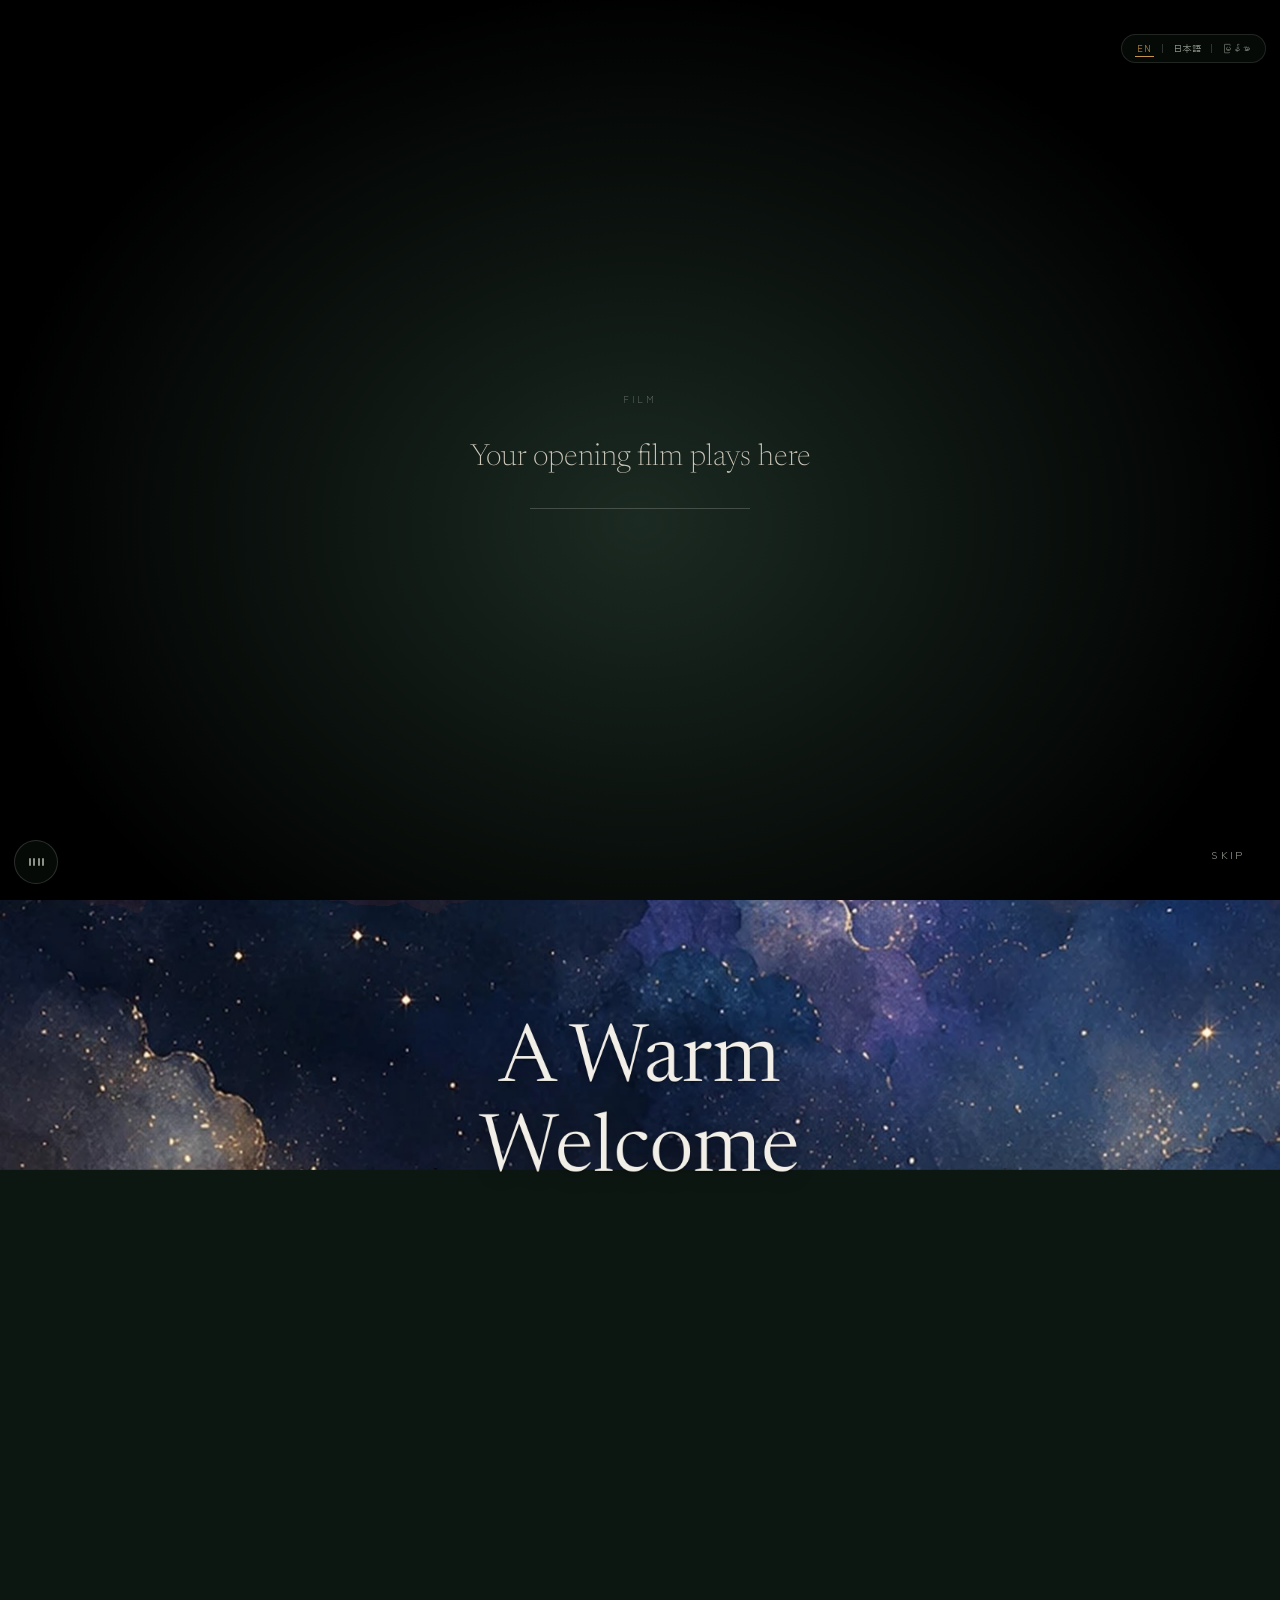
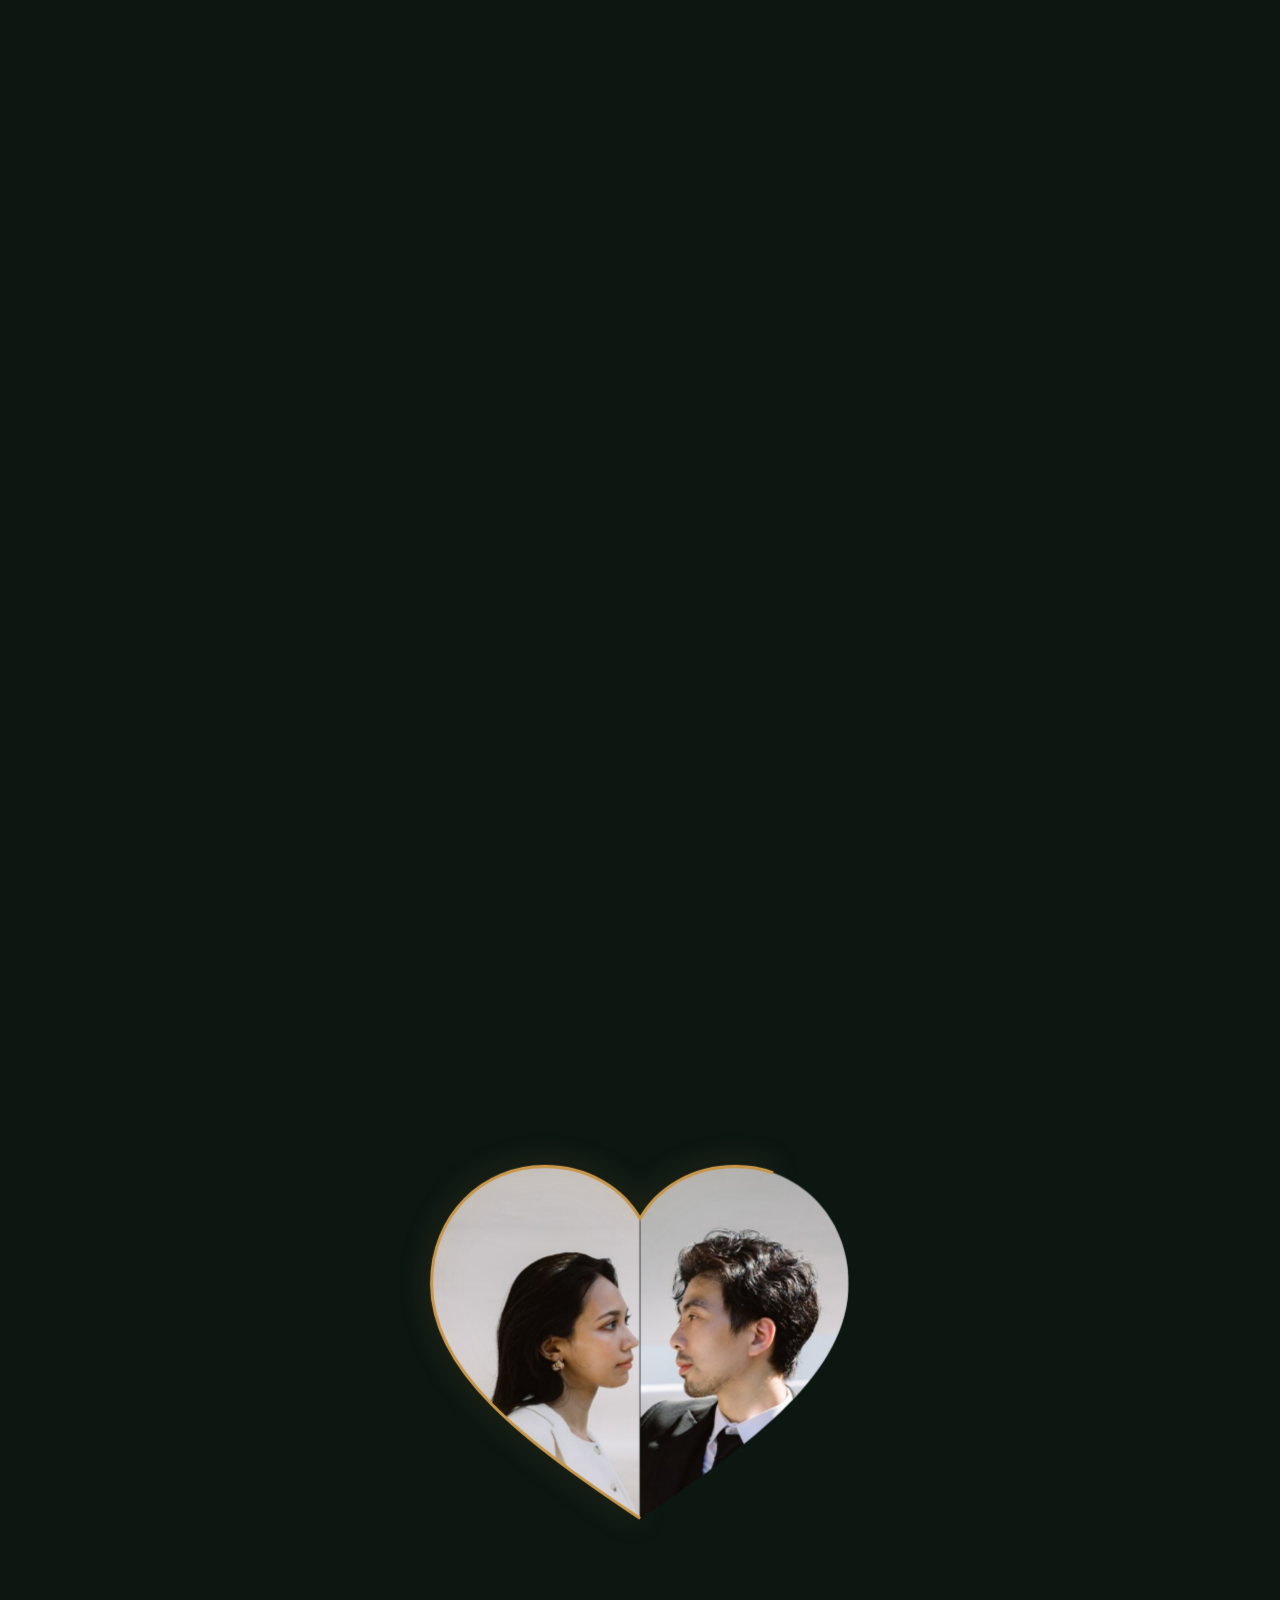
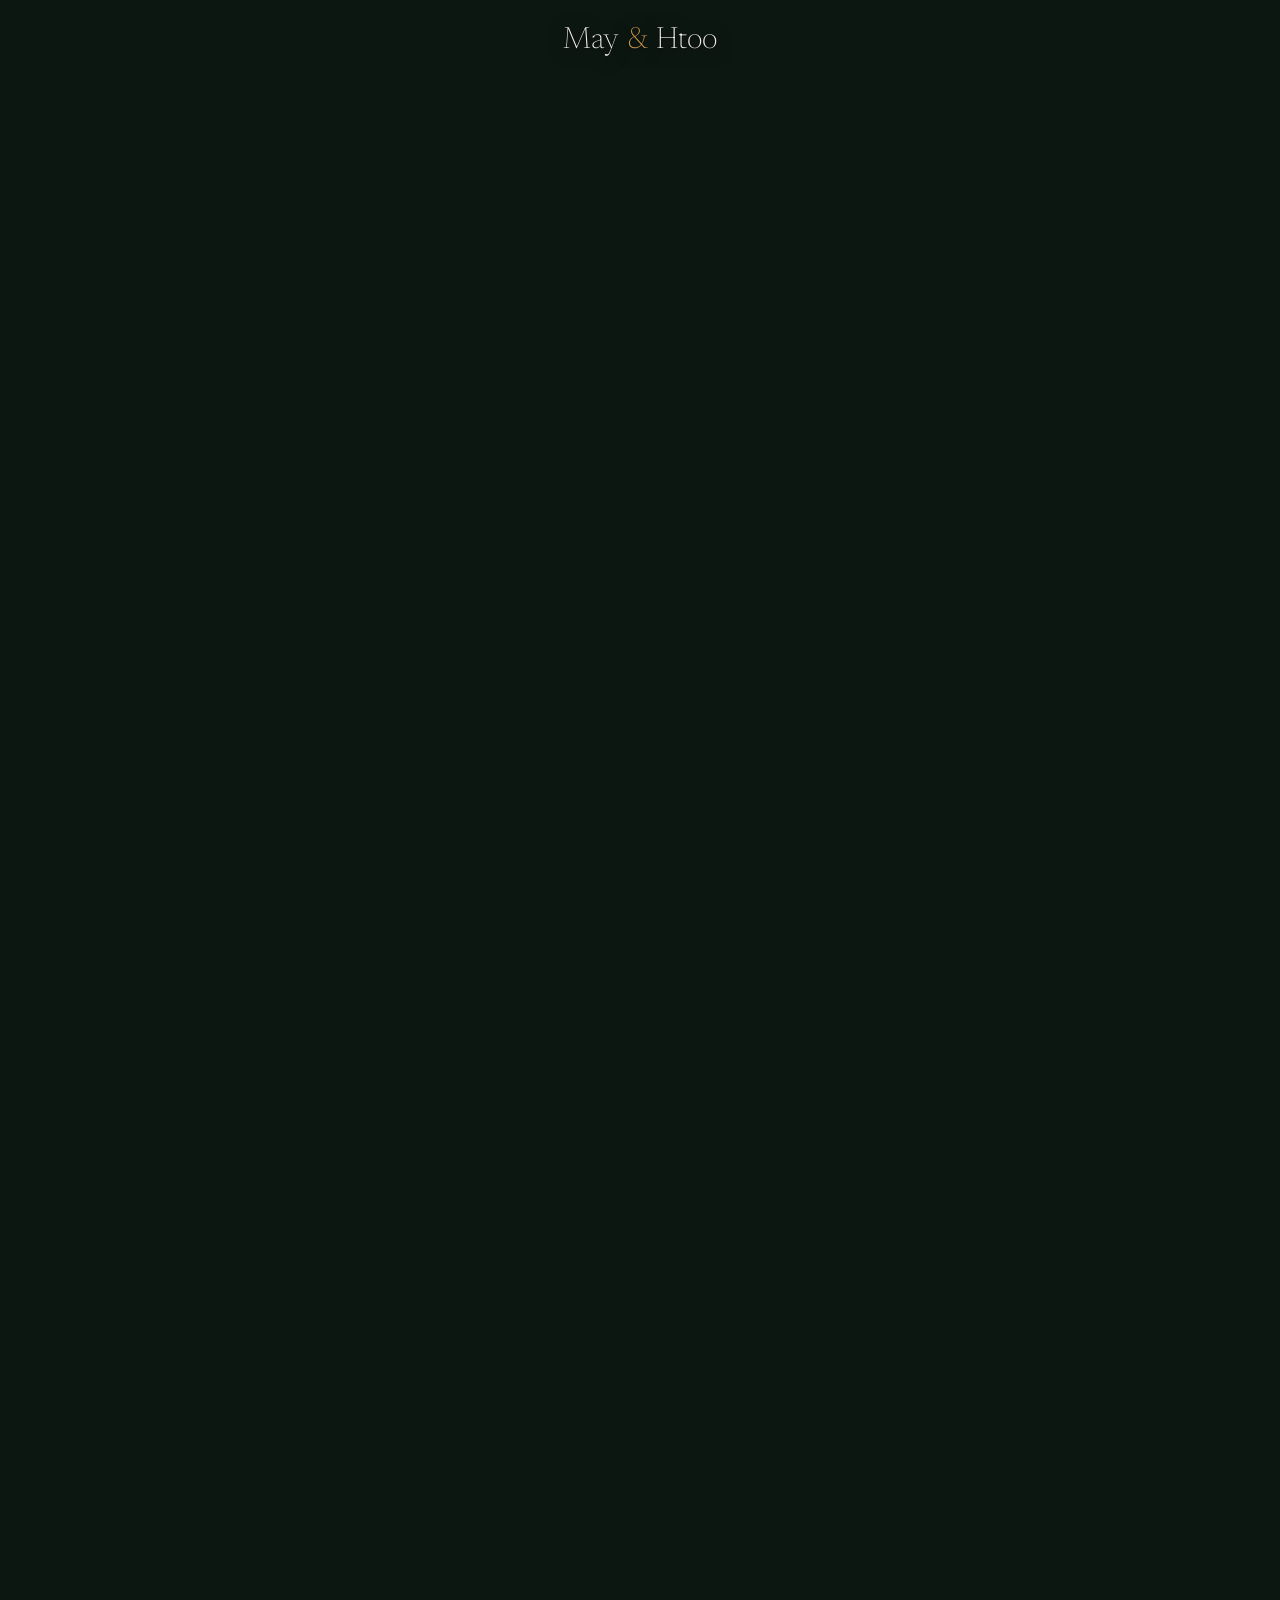
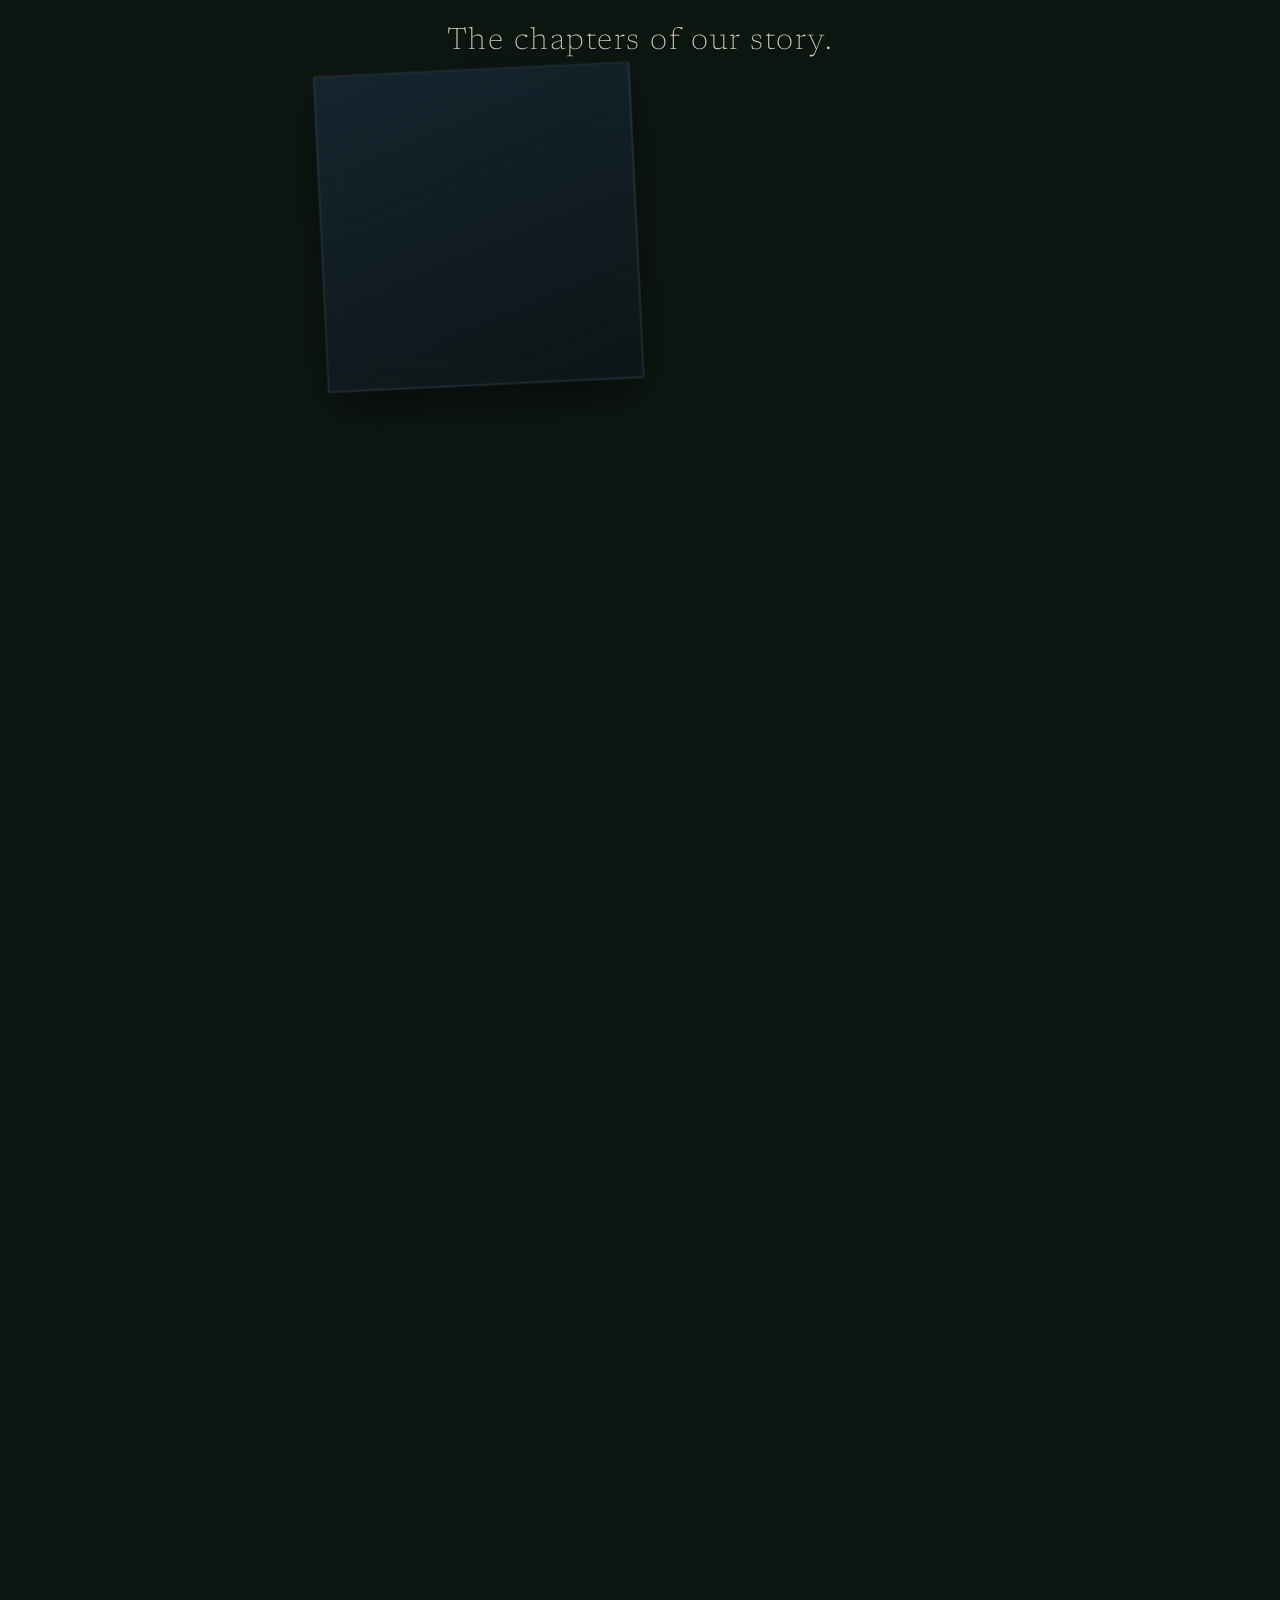
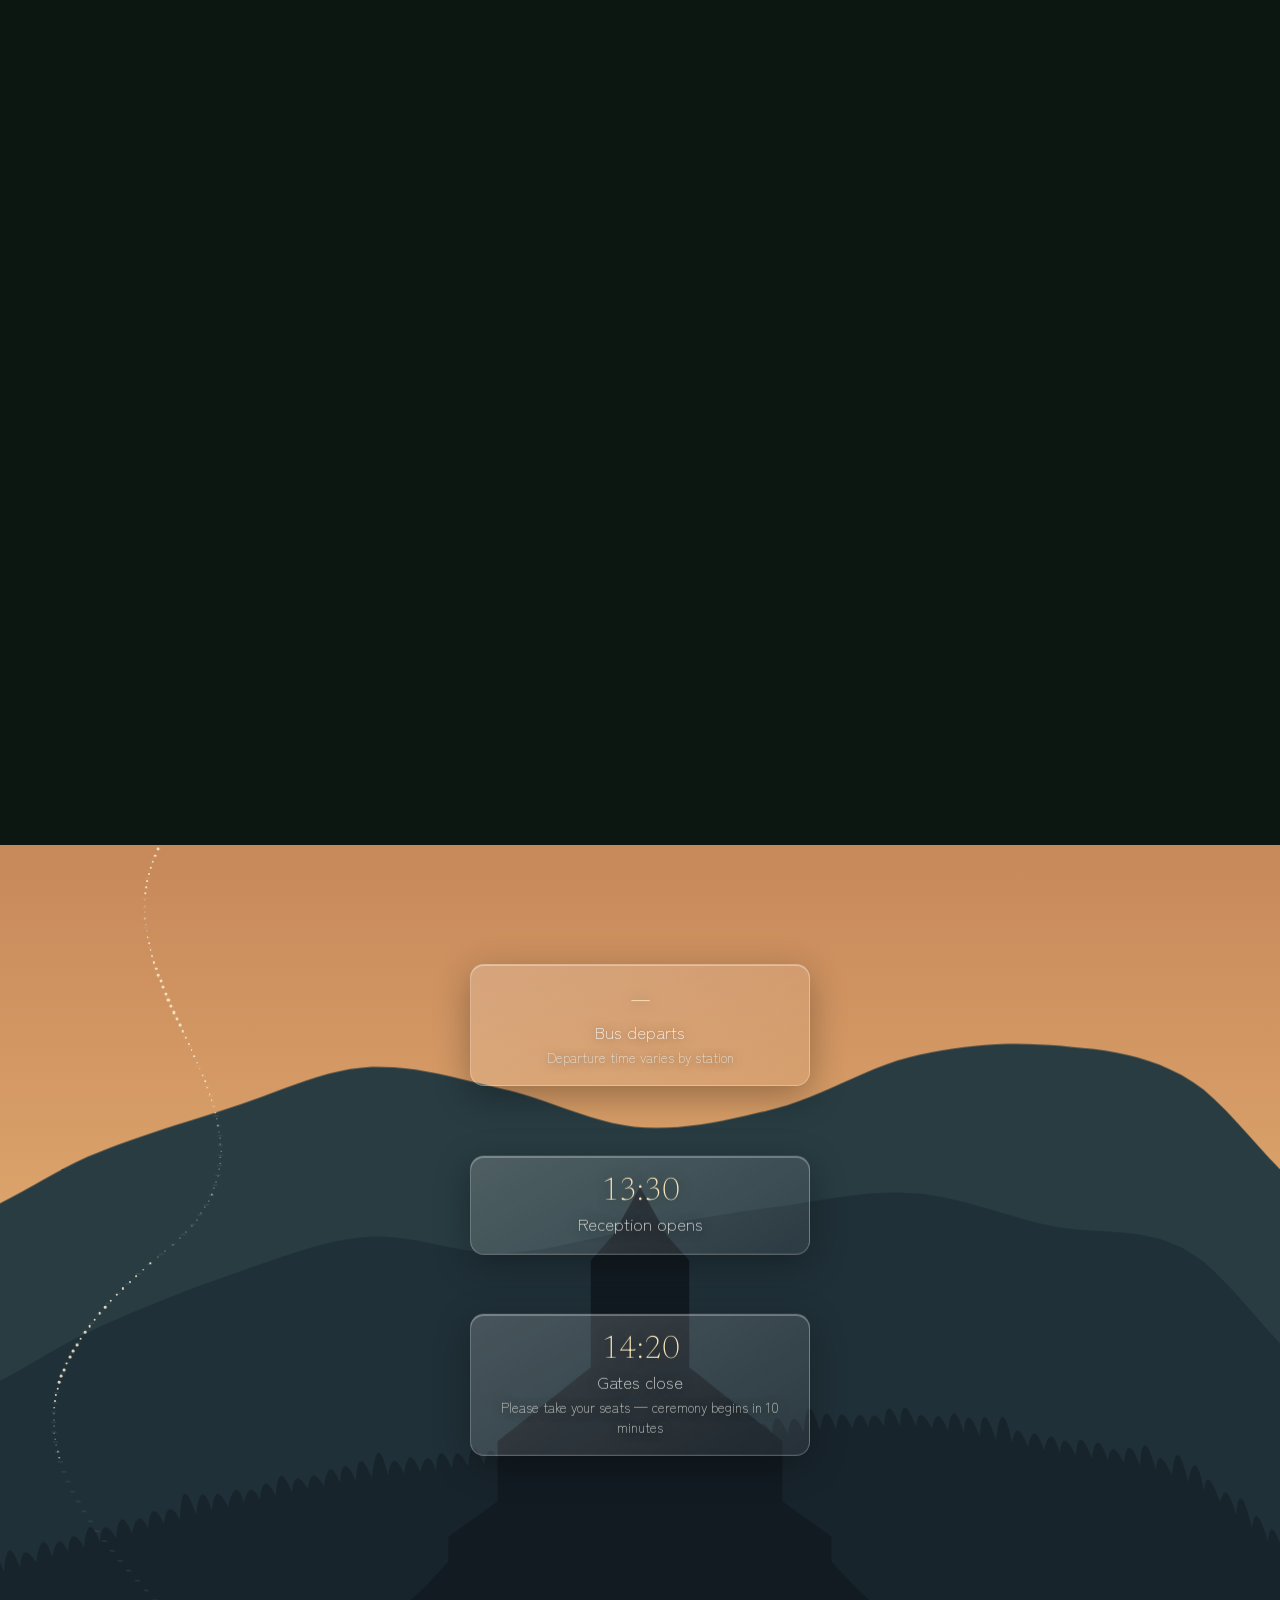
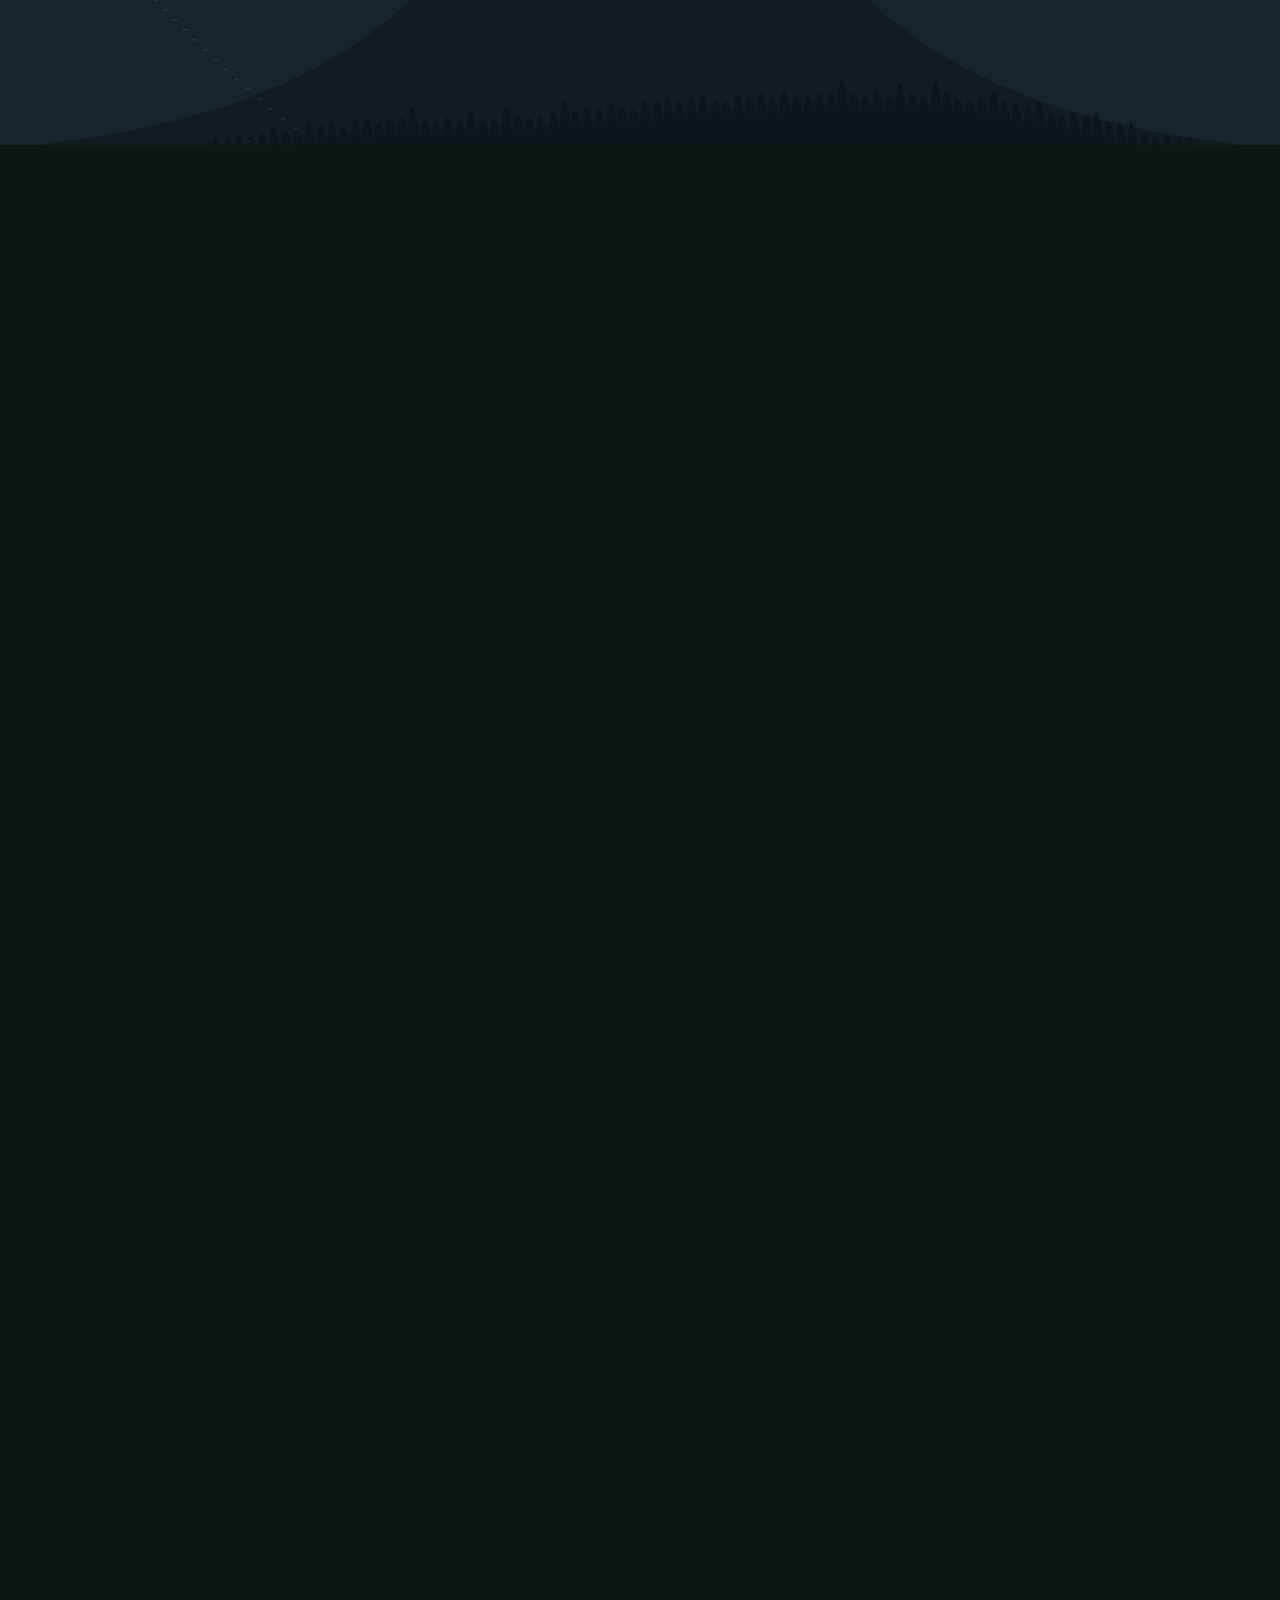
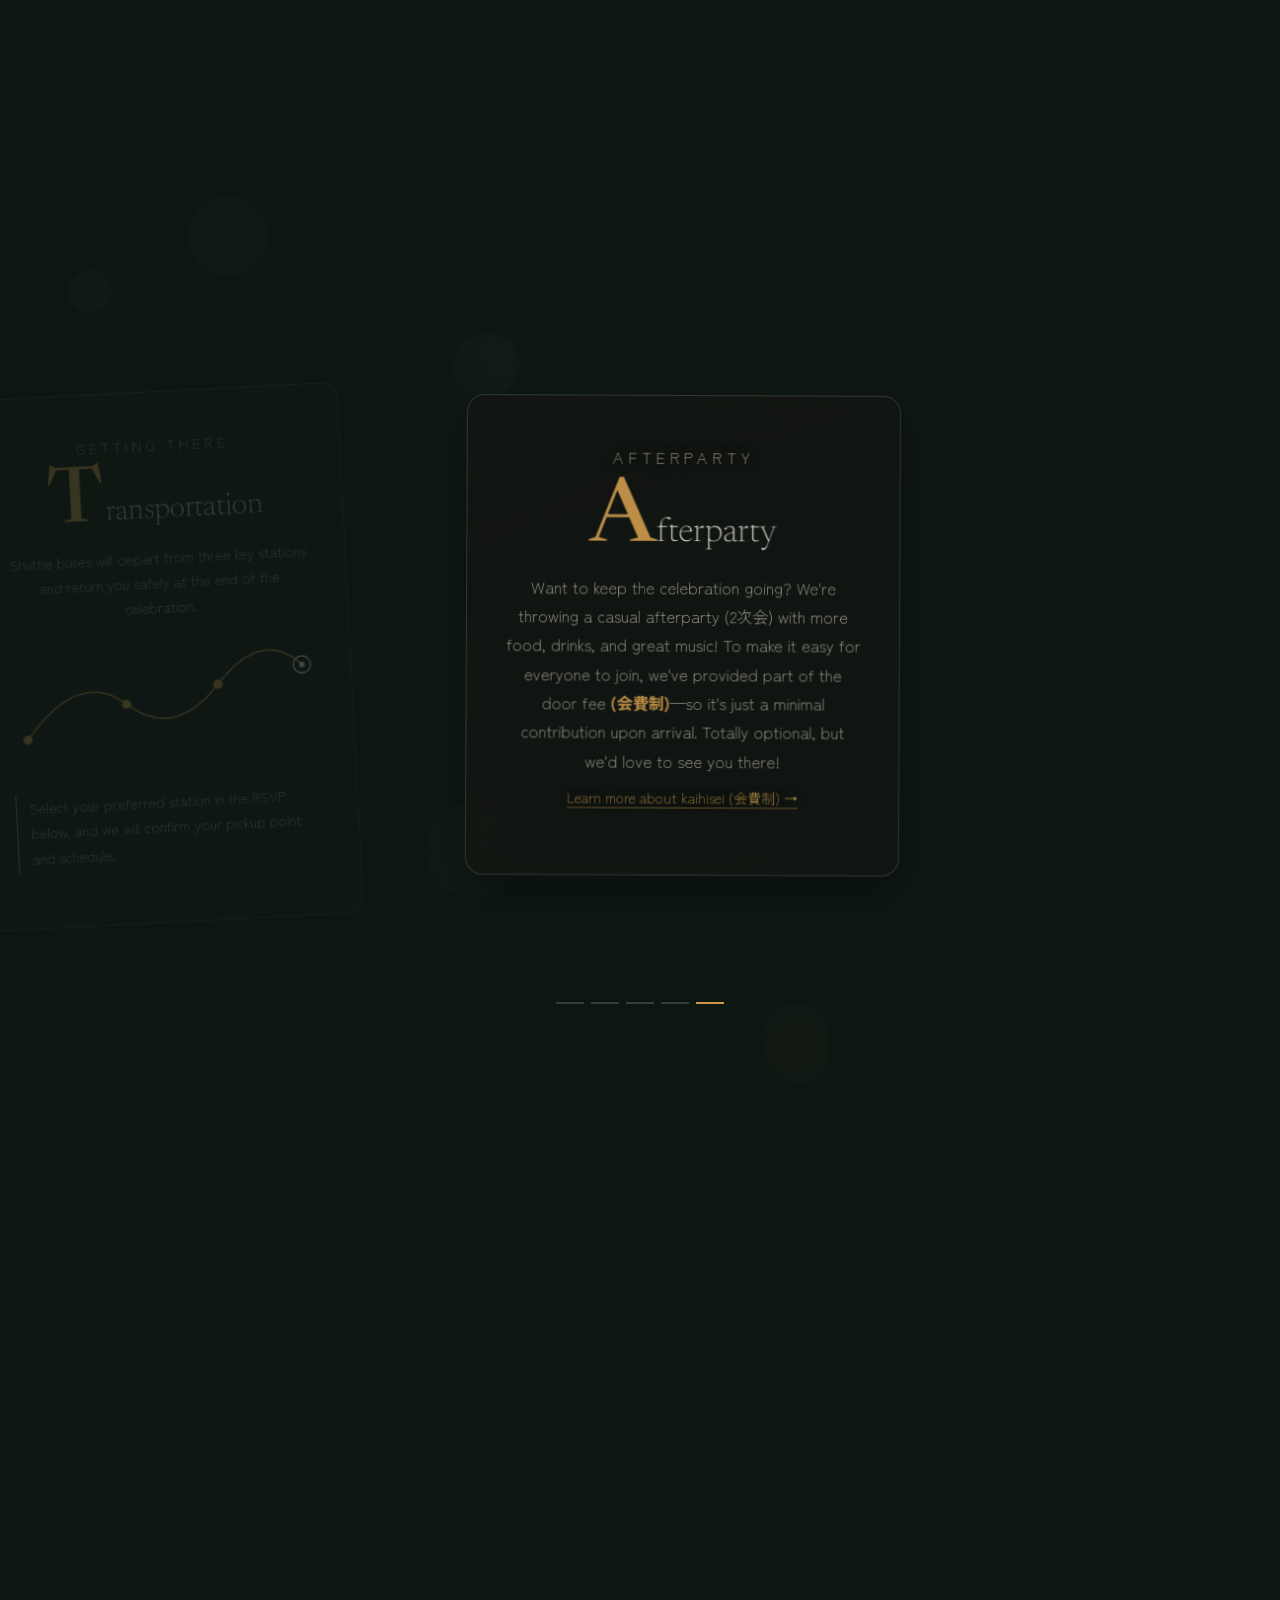
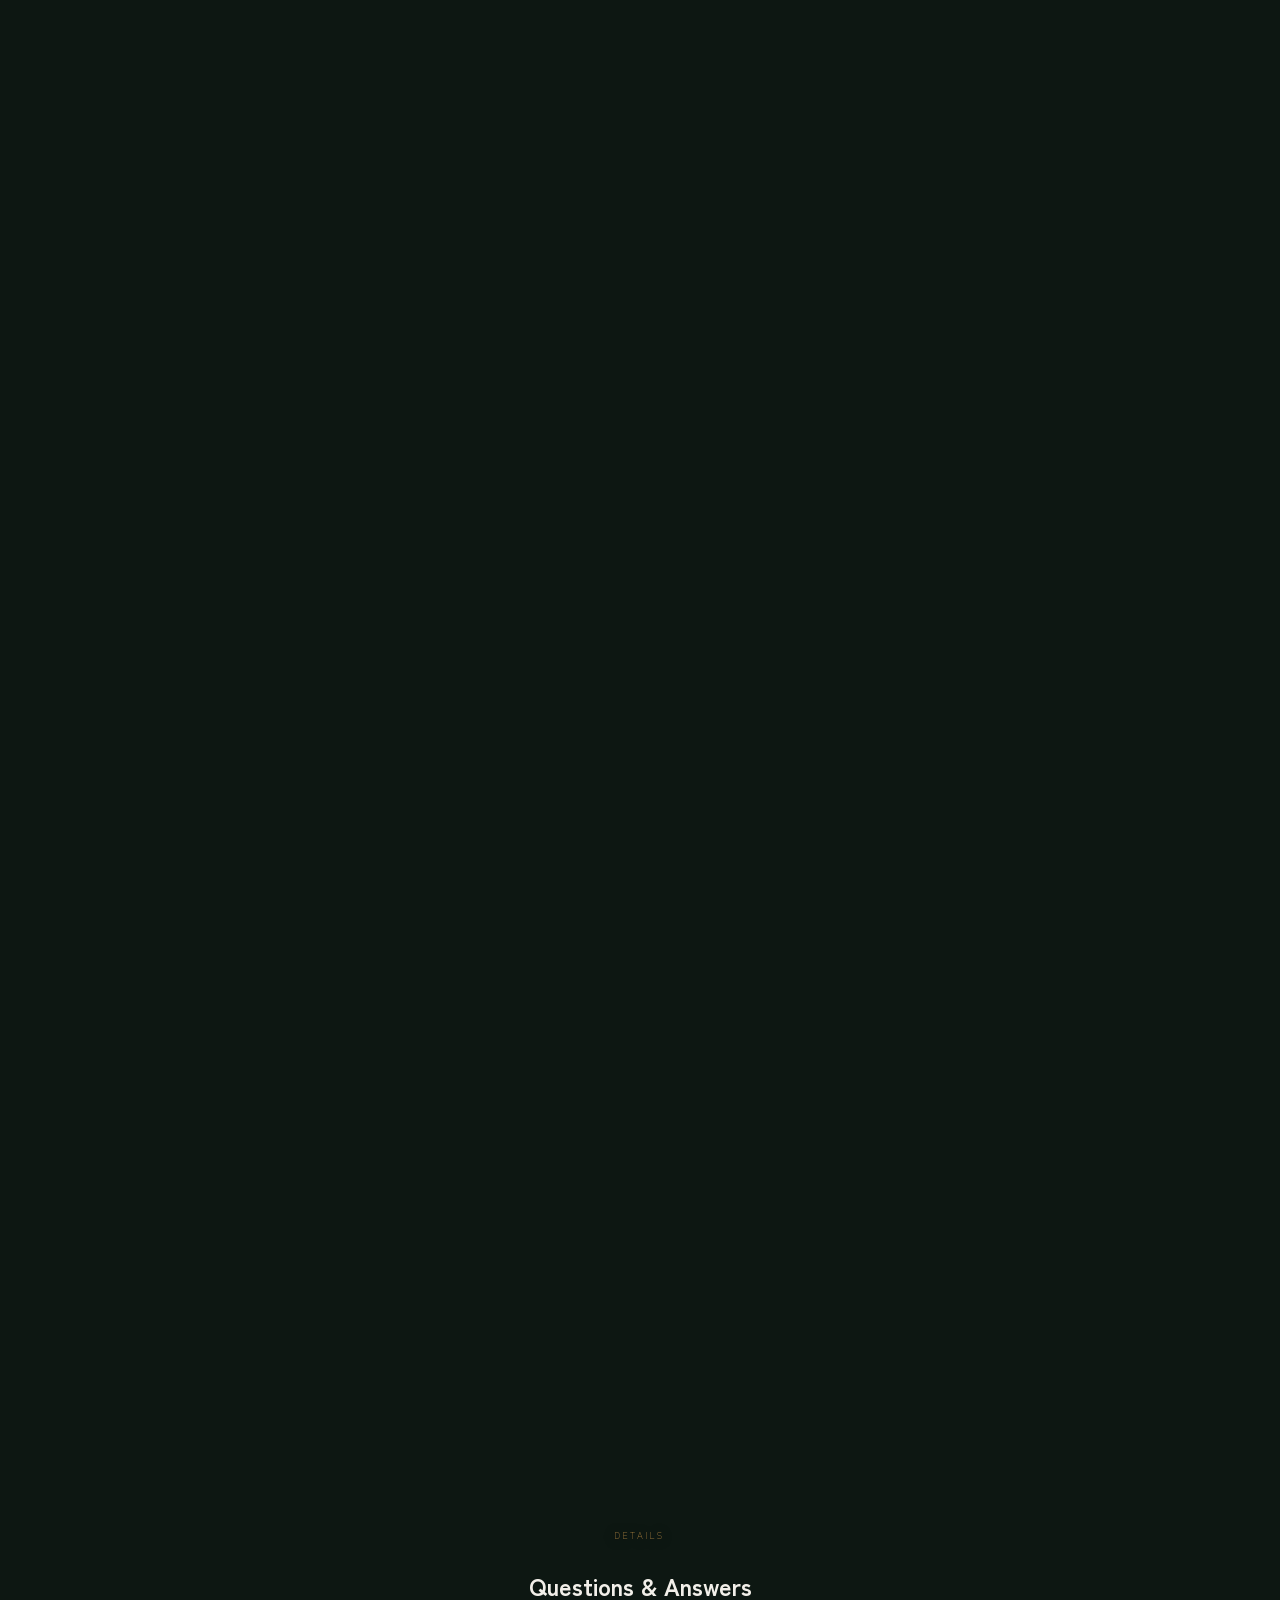
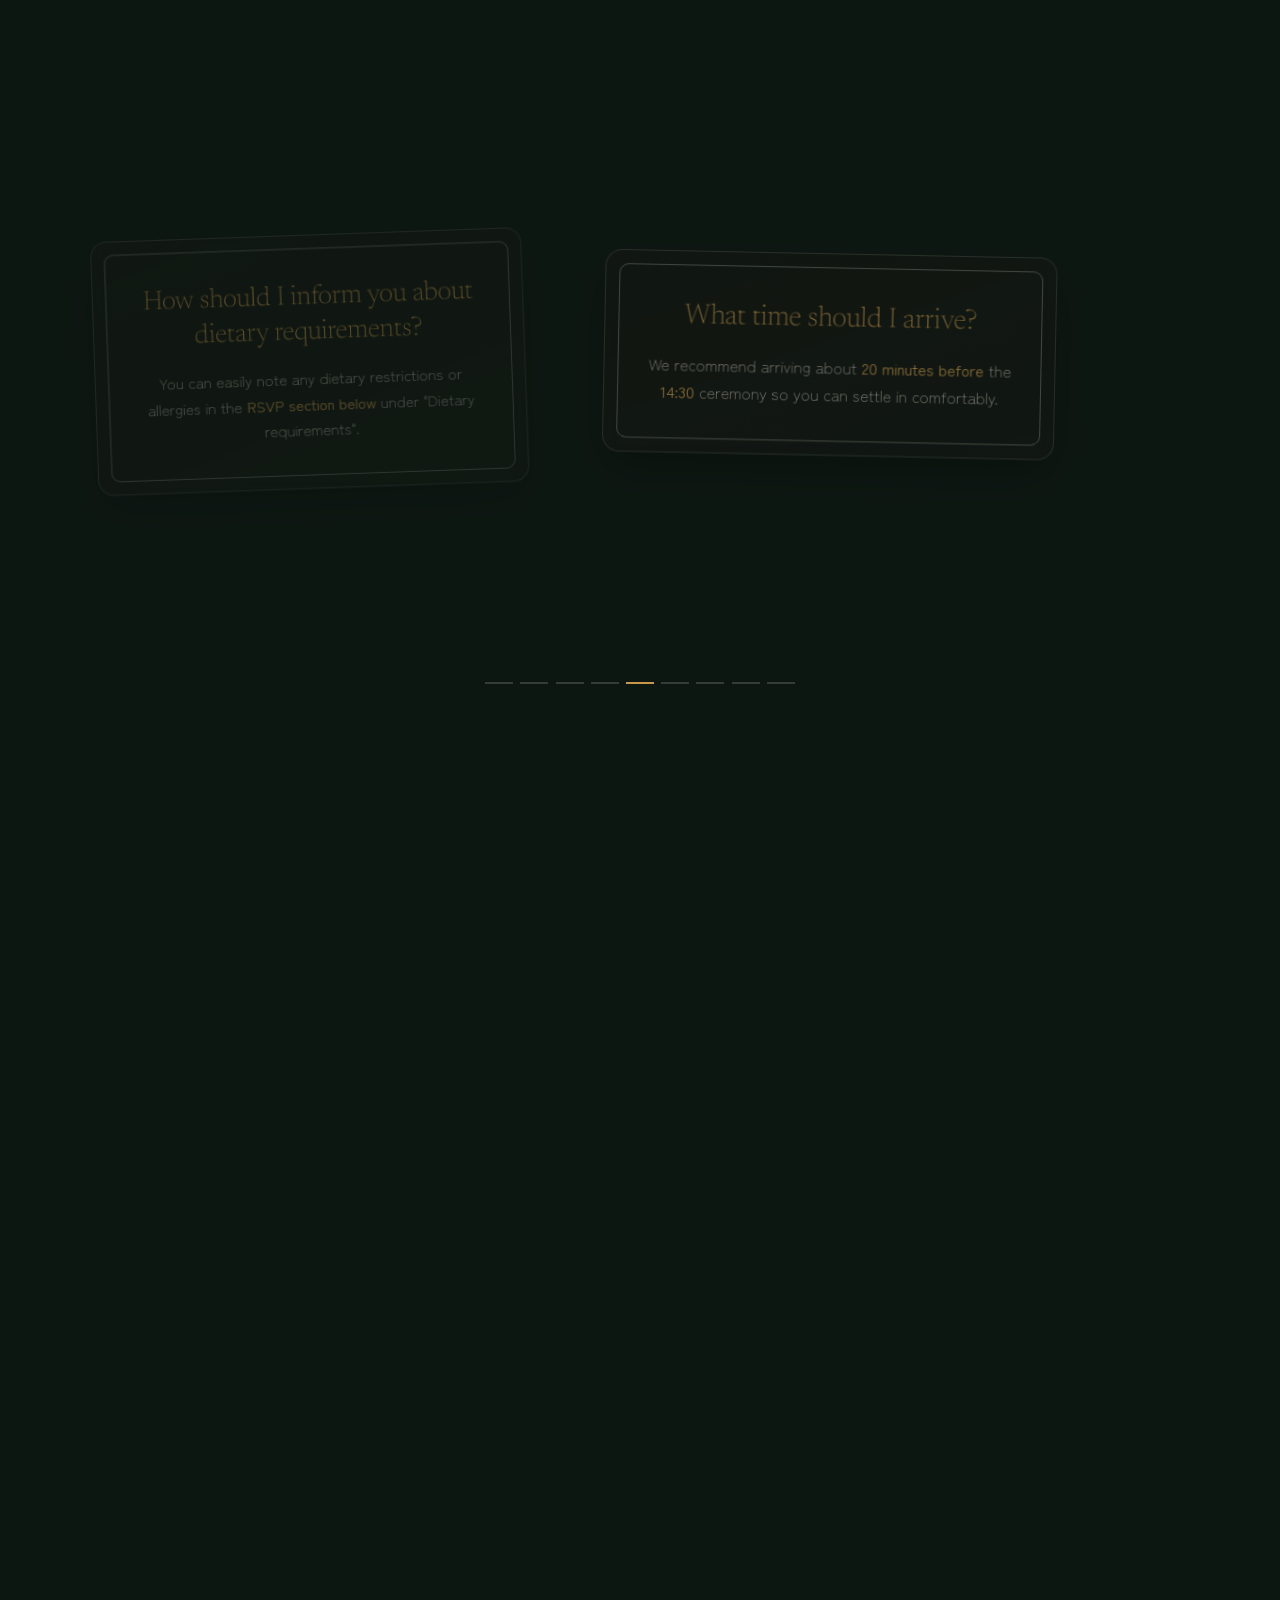
==== index.html @ 349790bc "Restore gallery photo width cap — likely cause of crash-on-scroll-back-up Root cause: PR #74 strippe" ====
<!DOCTYPE html>
<html lang="en">
<head>
<meta charset="utf-8">
<meta name="viewport" content="width=device-width, initial-scale=1, viewport-fit=cover">
<meta name="robots" content="noindex, nofollow">
<meta name="theme-color" content="#0D1712">
<title>May &amp; Htoo — 16.10.2026</title>
<meta property="og:type" content="website">
<meta property="og:title" content="May &amp; Htoo — 16.10.2026">
<meta property="og:description" content="Join us as we begin our forever — 16 October 2026.">
<meta property="og:image" content="https://res.cloudinary.com/j3lgvkwu/video/upload/so_2,f_jpg,q_auto,w_1200,c_limit/intro_dkfc95.jpg">
<meta name="twitter:card" content="summary_large_image">
<meta name="twitter:title" content="May &amp; Htoo — 16.10.2026">
<meta name="twitter:description" content="Join us as we begin our forever — 16 October 2026.">
<meta name="twitter:image" content="https://res.cloudinary.com/j3lgvkwu/video/upload/so_2,f_jpg,q_auto,w_1200,c_limit/intro_dkfc95.jpg">
<link rel="preconnect" href="https://fonts.googleapis.com">
<link rel="preconnect" href="https://fonts.gstatic.com" crossorigin>
<link href="https://fonts.googleapis.com/css2?family=Newsreader:opsz,wght@6..72,200..500&family=Noto+Sans+Myanmar:wght@400;500;600;700&family=Zen+Kaku+Gothic+New:wght@300;400&family=Shippori+Mincho:wght@400;500&family=Alex+Brush&display=swap" rel="stylesheet">
<style>
:root{--ink:#0D1712;--ink-2:#14211A;--bone:#F2EFE9;--greige:#CFC9BB;--stone:#8C9188;
  --gold:#C9974A;--dim:#42514A;--line:rgba(242,239,233,.14);
  --serif:"Newsreader",Georgia,serif;--sans:"Zen Kaku Gothic New",system-ui,sans-serif;
  --pad:clamp(1.25rem,6vw,3rem);--ease:cubic-bezier(.16,.84,.34,1)}
html[lang="ja"]{--serif:"Shippori Mincho","Newsreader",serif}
html[lang="my"]{--sans:"Noto Sans Myanmar","Zen Kaku Gothic New",sans-serif;--serif:"Noto Sans Myanmar","Newsreader",serif}
html[lang="my"] *{letter-spacing:normal!important;font-family:var(--sans)!important}
*{box-sizing:border-box}
body{margin:0;width:100%;background:var(--ink);color:var(--bone);font-family:var(--sans);font-weight:300;
  line-height:1.8;overflow-x:hidden;-webkit-font-smoothing:antialiased}
body.locked{overflow:hidden;height:100vh}
.wrap{max-width:600px;margin:0 auto;padding:0 var(--pad);position:relative;z-index:4}
#bgphoto{position:fixed;left:0;right:0;top:-15%;height:130%;pointer-events:none;z-index:-1;background-size:cover;background-position:center;will-change:transform;
  background-image:url("assets/photos/bg-mobile.jpg")}
@media (min-width:768px){#bgphoto{background-image:url("assets/photos/bg-desktop.jpg")}}
#paintwash{position:fixed;inset:0;pointer-events:none;z-index:118;mix-blend-mode:hard-light;opacity:.62;
  filter:url(#wc-edge);
  background:
    radial-gradient(ellipse 60% 42% at 12% 14%,rgba(201,151,74,.42),transparent 62%),
    radial-gradient(ellipse 56% 46% at 90% 8%,rgba(120,158,144,.3),transparent 64%),
    radial-gradient(ellipse 52% 58% at 22% 92%,rgba(196,140,130,.3),transparent 62%),
    radial-gradient(ellipse 64% 52% at 96% 86%,rgba(172,128,80,.3),transparent 64%),
    radial-gradient(ellipse 70% 70% at 50% 48%,rgba(201,151,74,.1),transparent 68%),
    linear-gradient(155deg,rgba(18,28,23,.3),transparent 55%)}
#vig{position:fixed;inset:0;pointer-events:none;z-index:119;
  background:radial-gradient(ellipse at 50% 45%,transparent 55%,rgba(0,0,0,.3) 100%)}
.flag{position:fixed;z-index:200;top:0;left:0;right:0;padding:.4rem 1rem;font-size:.55rem;
  letter-spacing:.2em;text-transform:uppercase;color:var(--ink);background:var(--gold);text-align:center}
#prog{position:fixed;top:0;left:0;height:2px;width:0;background:var(--gold);z-index:201}
#lang{position:fixed;z-index:190;top:2.1rem;right:.9rem;display:flex;align-items:center;
  padding:.15rem .3rem;border-radius:999px;background:rgba(9,17,13,.6);
  backdrop-filter:blur(10px);-webkit-backdrop-filter:blur(10px);border:1px solid rgba(242,239,233,.12)}
.lang-b{background:none;border:0;cursor:pointer;font-family:var(--sans);padding:.42rem .6rem;
  color:var(--stone);font-size:.58rem;letter-spacing:.16em;text-transform:uppercase;
  position:relative;transition:color .35s ease;line-height:1}
.lang-b[lang="ja"], .lang-b[lang="my"]{letter-spacing:.06em;text-transform:none}
.lang-b.on{color:var(--gold)}
.lang-b.on::after{content:"";position:absolute;left:.5rem;right:.5rem;bottom:.16rem;height:1px;background:var(--gold)}
.lang-sep{width:1px;height:9px;background:rgba(242,239,233,.18)}
#music{position:fixed;z-index:190;left:.9rem;bottom:max(1rem,env(safe-area-inset-bottom));
  width:44px;height:44px;border-radius:50%;border:1px solid rgba(242,239,233,.16);
  background:rgba(9,17,13,.6);backdrop-filter:blur(10px);-webkit-backdrop-filter:blur(10px);
  cursor:pointer;display:flex;align-items:center;justify-content:center;gap:2.5px;transition:border-color .35s ease}
#music:hover{border-color:var(--gold)}
#music i{display:block;width:2px;background:var(--stone);border-radius:1px;height:8px;transition:background .35s ease}
#music.on i{background:var(--gold);animation:eq 1s ease-in-out infinite}
#music i:nth-child(1){animation-delay:0s}#music i:nth-child(2){animation-delay:.18s}
#music i:nth-child(3){animation-delay:.36s}#music i:nth-child(4){animation-delay:.1s}
@keyframes eq{0%,100%{height:6px}50%{height:16px}}

[data-reveal]{opacity:0;transform:translateY(22px);transition:opacity 1.05s var(--ease),transform 1.05s var(--ease)}
[data-reveal].in{opacity:1;transform:none}
.w{display:inline-block;opacity:0;transform:translateY(.7em) rotate(1.5deg);
  transition:opacity .85s var(--ease),transform .85s var(--ease)}
.in .w{opacity:1;transform:none}
.mask{display:inline-block;overflow:hidden;vertical-align:bottom}
.ww{display:inline-block;color:var(--dim);transition:color .45s ease}
[data-fx]{will-change:transform;transform-origin:center center}
[data-fx="grow"],[data-fx="growbig"]{display:block}

#intro{position:fixed;inset:0;z-index:150;background:#000;display:flex;align-items:center;
  justify-content:center;transition:opacity 1.2s ease}
#intro.gone{opacity:0;pointer-events:none}
#intro video{width:100%;height:100%;object-fit:cover}
#vidph{position:absolute;inset:0;display:flex;flex-direction:column;align-items:center;
  justify-content:center;gap:1.4rem;padding:0 8vw;text-align:center;
  background:radial-gradient(ellipse at 50% 58%,#1B2A22 0%,#000 72%)}
#vidph p{margin:0}
#vidph .ph-label{font-size:.6rem;letter-spacing:.3em;text-transform:uppercase;color:var(--stone)}
#vidph .ph-title{font-family:var(--serif);font-weight:200;font-size:clamp(1.2rem,5.5vw,1.9rem);color:var(--greige)}
.bar{width:min(56vw,220px);height:1px;background:rgba(242,239,233,.2);overflow:hidden}
.bar i{display:block;height:100%;width:0;background:var(--gold)}
#skip{position:absolute;bottom:max(1.6rem,env(safe-area-inset-bottom));right:1.4rem;background:none;
  border:0;cursor:pointer;color:var(--stone);font-family:var(--sans);font-size:.68rem;
  letter-spacing:.22em;text-transform:uppercase;padding:.8rem}

.mono-sec{position:relative;min-height:100dvh;display:flex;flex-direction:column;align-items:center;
  justify-content:center;text-align:center;padding:6rem var(--pad) max(3rem,calc(env(safe-area-inset-bottom) + 2rem));
  overflow:hidden;gap:clamp(1.2rem,5dvh,2.8rem)}
.mono-logo-stage{position:relative;z-index:2;display:flex;align-items:center;justify-content:center;pointer-events:none}
.mono-inner{position:relative;z-index:3;width:100%}
#monogram{width:min(38vw,150px);height:auto;will-change:transform;opacity:0;transition:opacity 1.4s ease 0.9s;display:block;background:none}
.drawn #monogram{opacity:1}
@keyframes draw{to{stroke-dashoffset:0}}
.hero-names{display:flex;align-items:baseline;justify-content:center;gap:.55rem;
  font-family:var(--serif);font-weight:600;font-size:clamp(2.1rem,9vw,3.4rem);
  color:var(--bone);white-space:nowrap;margin:0 0 .4rem;letter-spacing:.005em;
  text-shadow:0 4px 30px rgba(0,0,0,.7),0 1px 4px rgba(0,0,0,.6)}
.hero-names .amp{color:var(--gold);font-weight:400;font-style:italic;font-size:.82em}
.announce{font-family:var(--serif);font-weight:600;font-size:clamp(1.7rem,7.4vw,2.6rem);
  line-height:1.28;margin:0 auto 1.2rem;max-width:22ch;text-shadow:0 3px 26px rgba(0,0,0,.65),0 1px 4px rgba(0,0,0,.55)}
.announce-body{font-size:1.08rem;font-weight:500;color:var(--greige);max-width:34ch;margin:0 auto;
  text-shadow:0 1px 14px rgba(0,0,0,.6),0 1px 2px rgba(0,0,0,.5)}
.seq{opacity:0;transform:translateY(14px)}
.drawn .seq{animation:up 1.15s var(--ease) forwards}
.drawn .seq:nth-child(1){animation-delay:.85s}
.drawn .seq:nth-child(2){animation-delay:1.15s}
.drawn .seq:nth-child(3){animation-delay:1.4s}
@keyframes up{to{opacity:1;transform:none}}
.countdown{display:flex;gap:clamp(.5rem,3.4vw,1.4rem);justify-content:center;margin-top:3rem}
.wel-pin .countdown{opacity:0;will-change:transform,opacity}
.cd-unit{position:relative;width:clamp(64px,20vw,92px);height:clamp(64px,20vw,92px);
  display:flex;flex-direction:column;align-items:center;justify-content:center}
.cd-ring{position:absolute;inset:0;transform:rotate(-90deg)}
.cd-ring circle{fill:none;stroke-width:1.4}
.cd-ring .bg{stroke:rgba(242,239,233,.13)}
.cd-ring .fg{stroke:var(--gold);stroke-linecap:round;transition:stroke-dashoffset .9s var(--ease)}
.roll{display:flex;height:1.72em;overflow:hidden;font-family:var(--serif);font-weight:200;
  font-size:clamp(1.3rem,5.6vw,1.9rem);line-height:1.72}
.roll-col{width:.62em;overflow:hidden;height:1.72em}
.roll-col i{display:block;font-style:normal;height:1.72em;transition:transform .68s cubic-bezier(.22,1,.32,1)}
.roll-col i b{display:block;font-weight:200;height:1.72em}
.cd-lab{font-size:.48rem;letter-spacing:.16em;text-transform:uppercase;color:var(--stone);margin-top:.15rem}

.sec{position:relative;padding:6rem 0}
@media (min-width:768px){.sec{padding:7.5rem 0}}
.sec-head{text-align:center;margin-bottom:2.6rem}
.eyebrow{font-size:.56rem;letter-spacing:.3em;text-transform:uppercase;color:var(--gold);margin:0 0 .9rem;
  text-shadow:0 1px 12px rgba(0,0,0,.65),0 1px 2px rgba(0,0,0,.55)}
.sec h2{font-family:var(--serif);font-weight:500;font-size:clamp(1.75rem,7.5vw,2.5rem);margin:0;line-height:1.18;
  text-shadow:0 2px 20px rgba(0,0,0,.6),0 1px 3px rgba(0,0,0,.5)}
.sec p{font-size:1.03rem;color:var(--greige);margin:0 0 1.1rem;
  text-shadow:0 1px 14px rgba(0,0,0,.6),0 1px 2px rgba(0,0,0,.5)}
.center{text-align:center}
.rs-deadline{font-size:1rem;color:var(--bone);
  text-shadow:0 1px 16px rgba(0,0,0,.7),0 1px 3px rgba(0,0,0,.65)}
.rs-deadline .hl{color:var(--gold);font-weight:600}
.scene{position:relative}
.pin{position:sticky;top:0;height:100dvh;overflow:hidden;display:flex;align-items:center;justify-content:center}
.layer{position:absolute;inset:0;width:100%;height:100%;will-change:transform}
.layer svg,.layer img{width:100%;height:100%;display:block}
.layer img{object-fit:cover;object-position:center bottom}

.sc-welcome{height:160vh}
@media (min-width:768px){.sc-welcome{height:195vh}}
.wel-pin{flex-direction:column;text-align:center;padding:5.75rem var(--pad) 0}
#welBig{font-family:var(--serif);font-weight:200;line-height:1.1;margin:0;
  font-size:clamp(2.4rem,12vw,6.8rem);letter-spacing:-.02em;transform-origin:center center;will-change:transform;
  text-shadow:0 2px 24px rgba(0,0,0,.6),0 1px 3px rgba(0,0,0,.5)}
#welBody{max-width:36ch;margin-top:1.4rem;opacity:0;will-change:transform,opacity}
#welBody p{font-size:1.03rem;color:var(--greige);margin:0 0 1rem;
  text-shadow:0 1px 14px rgba(0,0,0,.6),0 1px 2px rgba(0,0,0,.5)}

.sc-heart{height:190vh}
@media (min-width:768px){.sc-heart{height:230vh}}
.heart-pin{flex-direction:column;gap:2rem}
.heart-stage{position:relative;width:min(80vw,440px);aspect-ratio:200/180}
.heart-stage svg{width:100%;height:100%;overflow:visible}
.hg{will-change:transform}
.hi{font-family:var(--serif);font-weight:200;font-size:44px;fill:rgba(242,239,233,.55)}
#hOutline{fill:none;stroke:var(--gold);stroke-width:1.4;
  stroke-dasharray:var(--hlen,600);stroke-dashoffset:var(--hlen,600);
  filter:drop-shadow(0 0 6px rgba(201,151,74,.5))}
.heart-names{display:flex;align-items:baseline;justify-content:center;gap:.5rem;
  font-family:var(--serif);font-weight:200;font-size:clamp(1.2rem,5.4vw,1.9rem);
  color:var(--bone);white-space:nowrap;text-shadow:0 2px 18px rgba(0,0,0,.65),0 1px 3px rgba(0,0,0,.55)}
.heart-names span{will-change:transform,opacity}
#hAmp{color:var(--gold);opacity:0}
.heart-cap{font-family:var(--serif);font-weight:400;font-size:clamp(1.15rem,4.6vw,1.4rem);
  color:var(--bone);text-align:center;margin:0;opacity:0;
  will-change:opacity,transform;padding:0 8vw;text-shadow:0 2px 16px rgba(0,0,0,.65),0 1px 3px rgba(0,0,0,.55)}
.heart-pin .hero-motto{margin:.6rem 0 0;opacity:0;will-change:opacity,transform;
  color:var(--bone);text-shadow:0 2px 16px rgba(0,0,0,.65),0 1px 3px rgba(0,0,0,.55)}

.sc-records{height:225vh}
@media (min-width:768px){.sc-records{height:280vh}}
.rec-stage{position:absolute;inset:0;overflow:hidden}
.rec{position:absolute;top:50%;left:0;will-change:transform}
.rec-inner{position:relative;transform:translate(-50%,-50%)}
.rec-vinyl{position:absolute;top:50%;left:52%;transform:translateY(-50%);width:var(--rs);height:var(--rs);
  border-radius:50%;background:repeating-radial-gradient(circle at 50% 50%,#161616 0 2px,#1E1E1E 2px 4px);
  box-shadow:0 8px 30px rgba(0,0,0,.5)}
.rec-vinyl::after{content:"";position:absolute;top:50%;left:50%;transform:translate(-50%,-50%);
  width:34%;height:34%;border-radius:50%;background:var(--gold)}
.rec-vinyl::before{content:"";position:absolute;top:50%;left:50%;transform:translate(-50%,-50%);
  width:7%;height:7%;border-radius:50%;background:#141F19;z-index:2}
.rec.playing .rec-vinyl{animation:spinVinyl 2.6s linear infinite}
@keyframes spinVinyl{from{transform:translateY(-50%) rotate(0deg)}to{transform:translateY(-50%) rotate(360deg)}}
.rec-cover{cursor:pointer;position:relative;width:var(--rs);height:var(--rs);border-radius:2px;
  background:linear-gradient(140deg,#243A2C,#16241C);border:1px solid rgba(242,239,233,.13);
  display:flex;align-items:center;justify-content:center;box-shadow:0 16px 44px rgba(0,0,0,.55);
  overflow:hidden;transition:box-shadow .4s ease}
.rec.playing .rec-cover{box-shadow:0 16px 44px rgba(0,0,0,.55),0 0 0 2px var(--gold),0 0 26px rgba(201,151,74,.45)}
.rec-cover img{width:100%;height:100%;object-fit:cover;display:block}
.rec-cover.no-photo img.real{display:none}
.rec-cover.no-photo{background:linear-gradient(160deg,rgba(30,48,74,.5),rgba(10,18,32,.32));
  backdrop-filter:blur(12px) saturate(1.15);-webkit-backdrop-filter:blur(12px) saturate(1.15);
  border:1px solid rgba(163,193,232,.2)}
.rc-mono{position:absolute;left:50%;top:46%;transform:translate(-50%,-50%);width:34%!important;height:auto!important;
  opacity:.28;z-index:2;object-fit:contain!important;filter:drop-shadow(0 4px 16px rgba(0,0,0,.5))}
.rc-soon{position:absolute;left:0;right:0;bottom:14%;text-align:center;font-size:.56rem;z-index:2;
  letter-spacing:.24em;text-transform:uppercase;color:rgba(242,239,233,.5);text-shadow:0 1px 8px rgba(0,0,0,.6)}
.soon-fx{position:fixed;left:50%;top:50%;width:0;height:0;pointer-events:none;z-index:45}
.soon-fx .glow{position:absolute;left:0;top:0;width:64vmin;height:64vmin;border-radius:50%;
  transform:translate(-50%,-50%) scale(var(--soon-s,.24));
  background:radial-gradient(circle,rgba(201,151,74,.4),rgba(201,151,74,0) 65%);
  opacity:var(--soon-o,.55)}
.soon-fx .txt{position:absolute;left:0;top:0;transform:translate(-50%,-50%) scale(var(--soon-s,.24));
  transform-origin:center;font-family:"Alex Brush",cursive;font-weight:400;color:#fff;white-space:nowrap;
  font-size:clamp(2.6rem,15vw,7.5rem);line-height:1;
  text-shadow:0 6px 30px rgba(0,0,0,.55),0 0 40px rgba(201,151,74,.6),0 2px 8px rgba(0,0,0,.45);
  opacity:var(--soon-o,.55)}
.soon-fx .spark{position:absolute;left:0;top:0;color:var(--gold);font-size:1.3rem;
  transform:translate(calc(var(--sx,0) * var(--soon-s,.24)),calc(var(--sy,0) * var(--soon-s,.24))) scale(var(--soon-s,.24));
  opacity:calc(var(--soon-o,.55) * .85);text-shadow:0 0 10px rgba(201,151,74,.7)}
.rec-cap{position:absolute;left:0;right:0;top:calc(var(--rs) + .7rem);text-align:center;
  font-size:.6rem;letter-spacing:.24em;text-transform:uppercase;color:var(--greige);
  text-shadow:0 1px 10px rgba(0,0,0,.65),0 1px 2px rgba(0,0,0,.55)}
.rec-title{position:absolute;z-index:12;top:10dvh;left:0;right:0;text-align:center;padding:0 8vw}
.rec-title p{font-family:var(--serif);font-size:clamp(1.25rem,5.2vw,1.9rem);color:var(--greige);
  margin:0;will-change:font-variation-settings;text-shadow:0 2px 16px rgba(0,0,0,.65),0 1px 3px rgba(0,0,0,.55)}

/* ══ JOURNEY ══ */
.sc-journey{height:365vh}
@media (min-width:768px){.sc-journey{height:460vh}}
#jSky{position:absolute;inset:0;z-index:0;will-change:background}
#jGlow{position:absolute;inset:0;z-index:1;pointer-events:none;opacity:0;will-change:opacity;
  --gx:50%;--gy:16%;
  background:
    radial-gradient(circle 3.2vmin at var(--gx) var(--gy),rgba(255,252,240,.95),rgba(255,238,205,.55) 55%,transparent 100%),
    radial-gradient(ellipse 26% 15% at var(--gx) var(--gy),rgba(255,214,150,.5),transparent 72%)}
.sc-journey .layer{top:-52%;height:152%;will-change:transform;z-index:2}
.sc-journey .layer path{fill:var(--lc)}
#jVenue{opacity:0;will-change:opacity}
#jRail{position:absolute;inset:0;z-index:8;pointer-events:none}
#jRail svg{width:100%;height:100%;display:block}
#railGhost{fill:none;stroke:rgba(242,239,233,.07);stroke-width:.4;stroke-dasharray:2 9}
#trail{position:absolute;inset:0;z-index:9;pointer-events:none}
.tp{position:absolute;border-radius:50%;background:#F8ECCB;transform:translate(-50%,-50%);opacity:0}
#star{position:absolute;z-index:10;width:8px;height:8px;border-radius:50%;background:#FFFBEE;
  box-shadow:0 0 9px 3px rgba(255,242,206,.95),0 0 24px 9px rgba(201,151,74,.32);
  transform:translate(-50%,-50%);will-change:transform,opacity;pointer-events:none;opacity:0}
#fw{position:absolute;inset:0;z-index:11;pointer-events:none}
.fwp{position:absolute;width:4px;height:4px;border-radius:50%;transform:translate(-50%,-50%);
  opacity:0}
#heartFw{position:absolute;inset:0;z-index:16;pointer-events:none;overflow:hidden}
.j-date{position:absolute;z-index:14;left:0;right:0;top:11dvh;text-align:center;padding:0 8vw;
  opacity:0;will-change:opacity,transform}
.j-date .k{font-size:.56rem;letter-spacing:.32em;text-transform:uppercase;color:var(--gold);margin:0 0 .5rem}
.j-date .v{font-family:var(--serif);font-weight:200;font-size:clamp(1.3rem,5.6vw,1.9rem);
  margin:0;color:var(--bone);text-shadow:0 2px 24px rgba(0,0,0,.5)}

.day-rows{position:absolute;inset:0;z-index:13;pointer-events:none}
.day-row{position:absolute;left:0;right:0;display:flex;justify-content:center;padding:0 var(--pad);
  transform:translateY(-50%) scale(.92);visibility:hidden;opacity:0;
  transition:opacity .7s var(--ease),transform .7s var(--ease);will-change:opacity,transform}
.day-row.shown{visibility:visible;opacity:1;transform:translateY(-50%) scale(1)}
.day-row-in{width:min(74vw,340px);display:flex;flex-direction:column;align-items:center;
  gap:.15rem;text-align:center;padding:1.1rem 1.3rem;border-radius:14px;
  background:linear-gradient(150deg,rgba(255,255,255,.18),rgba(255,255,255,.06));
  backdrop-filter:blur(18px) saturate(1.25);-webkit-backdrop-filter:blur(18px) saturate(1.25);
  border:1px solid rgba(255,255,255,.26);
  box-shadow:0 10px 36px rgba(0,0,0,.3),inset 0 1px 0 rgba(255,255,255,.34)}
.day-time{font-family:var(--serif);font-weight:200;font-size:clamp(1.5rem,6vw,2rem);
  color:#FFE9BE;line-height:1.1;text-shadow:0 1px 12px rgba(0,0,0,.5)}
.day-what{font-size:clamp(.95rem,3.6vw,1.06rem);color:#FCFAF6;line-height:1.4;
  text-shadow:0 1px 12px rgba(0,0,0,.55)}
.day-what small{display:block;font-size:clamp(.78rem,2.9vw,.85rem);color:#E4E7DF;
  line-height:1.5;margin-top:.2rem;text-shadow:0 1px 10px rgba(0,0,0,.55)}

/* ══════ CARD DECK ══════ */
.sc-cards{height:280vh}
@media (min-width:768px){.sc-cards{height:320vh}}
.cards-pin{overflow-x:clip;overflow-y:visible;touch-action:pan-y;cursor:grab;user-select:none}
.cards-pin:active{cursor:grabbing}
.card.no-blur,.faq-card.no-blur{backdrop-filter:none!important;-webkit-backdrop-filter:none!important}
.card{position:absolute;left:50%;top:50%;width:min(84vw,440px);
  transform:translate(-50%,-50%);will-change:transform,opacity;
  padding:2.6rem 1.8rem 2.4rem;border-radius:18px;text-align:center;
  background:linear-gradient(160deg,rgba(20,17,15,.55),rgba(20,17,15,.4));
  backdrop-filter:blur(9px);-webkit-backdrop-filter:blur(9px);
  border:1px solid rgba(242,239,233,.16);box-shadow:0 18px 50px rgba(0,0,0,.4)}
@media (min-width:768px){.card{padding:3rem 2.4rem 2.8rem}}
.card .eyebrow{margin-bottom:.8rem}
.card h3{font-family:var(--serif);font-weight:200;font-size:clamp(1.7rem,7vw,2.3rem);
  margin:0 0 1rem;line-height:1.15}
.card p{font-size:1.02rem;color:var(--greige);margin:0 0 1.2rem}
.card p .hl{color:var(--gold);font-weight:600}
.cards-dots{position:absolute;bottom:9dvh;left:0;right:0;display:flex;gap:.45rem;
  justify-content:center;z-index:30}
.cd-dot{width:28px;height:2px;background:rgba(242,239,233,.18);transition:background .5s ease}
.cd-dot.on{background:var(--gold)}

/* ══════ FAQ ══════ */
.sc-faq{height:310vh}
@media (min-width:768px){.sc-faq{height:350vh}}
.faq-head{position:absolute;top:7dvh;left:0;right:0;text-align:center;z-index:5;padding:0 var(--pad)}
html[lang="my"] .faq-head .eyebrow{display:none}
.faq-card{position:absolute;left:50%;top:54%;width:min(90vw,480px);
  transform:translate(-50%,-50%);will-change:transform,opacity;
  padding:2.6rem 2rem;border-radius:18px;text-align:center;
  background:linear-gradient(160deg,rgba(20,17,15,.55),rgba(20,17,15,.4));
  backdrop-filter:blur(9px);-webkit-backdrop-filter:blur(9px);
  border:1px solid rgba(242,239,233,.16);box-shadow:0 18px 50px rgba(0,0,0,.4)}
.faq-card::before{content:"";position:absolute;inset:10px;border:1px solid rgba(242,239,233,.35);
  border-radius:10px;pointer-events:none}
@media (min-width:768px){.faq-card{padding:3.1rem 2.7rem}.faq-card::before{inset:14px}}
.faq-q{font-family:var(--serif);font-weight:200;font-size:clamp(1.4rem,6.2vw,1.85rem);
  margin:0 0 1.1rem;line-height:1.32;color:var(--gold)}
.faq-a{font-size:1.05rem;color:var(--greige);line-height:1.7;margin:0}
.faq-a .hl{color:var(--gold);font-weight:400}
.faq-dots{position:absolute;bottom:9dvh;left:0;right:0;display:flex;gap:.45rem;
  justify-content:center;z-index:30}
.fq-dot{width:28px;height:2px;background:rgba(242,239,233,.18);transition:background .5s ease}
.fq-dot.on{background:var(--gold)}
#cardBubbles{position:absolute;inset:0;z-index:0;pointer-events:none;overflow:hidden}
.bub{position:absolute;border-radius:50%;opacity:0}

.save-date{font-family:var(--serif);font-weight:200;line-height:1.1;letter-spacing:-.01em;
  margin:0 0 1.6rem;display:flex;align-items:baseline;justify-content:center;gap:.03em;flex-wrap:wrap}
.save-date .drop{font-size:clamp(3.2rem,15vw,4.6rem);font-weight:500;color:var(--gold);
  line-height:.82;display:inline-block;will-change:transform}
.save-date .rest{font-size:clamp(1.5rem,6vw,2rem)}
.save-date.plain .rest{font-size:clamp(1.5rem,7vw,2.4rem)}
.cal-card{position:relative;width:126px;margin:0 auto;padding:0 0 .9rem;background:rgba(242,239,233,.06);
  border:1px solid var(--line);border-radius:.35rem .35rem 1rem 1rem;cursor:pointer;
  font-family:var(--sans);display:block;overflow:hidden;transition:.35s var(--ease);
  animation:calBeat 2.2s ease-in-out infinite}
@keyframes calBeat{0%,100%{transform:scale(1);box-shadow:0 0 0 0 rgba(201,151,74,.4)}
  8%{transform:scale(1.06);box-shadow:0 0 0 7px rgba(201,151,74,0)}
  16%{transform:scale(1)}}
@media (hover:hover){.cal-card:hover{animation-play-state:paused}}
.cal-card::before,.cal-card::after{content:"";position:absolute;top:.45rem;width:5px;height:5px;
  border-radius:50%;background:#16241C;border:1px solid rgba(242,239,233,.3);z-index:2}
.cal-card::before{left:34px}.cal-card::after{right:34px}
.cal-top{display:block;background:var(--gold);color:var(--ink);font-size:.56rem;letter-spacing:.22em;
  text-transform:uppercase;padding:.6rem 0 .34rem;font-weight:400}
.cal-day{display:block;font-family:var(--serif);font-weight:200;font-size:2.7rem;line-height:1.15;
  color:var(--bone);padding-top:.4rem}
.cal-foot{display:block;font-size:.54rem;letter-spacing:.14em;text-transform:uppercase;color:var(--stone);padding:0 .4rem}
@media (hover:hover){.cal-card:hover{transform:translateY(-4px);border-color:var(--gold)}}

.dress-h{font-family:var(--serif);font-weight:200;margin:0 0 1.4rem;line-height:1;
  display:flex;align-items:baseline;justify-content:center;gap:.04em;flex-wrap:wrap}
.dress-h .drop{font-size:clamp(3.4rem,17vw,5.6rem);font-weight:500;color:var(--gold);
  line-height:.82;display:inline-block;will-change:transform}
.dress-h .rest{font-size:clamp(1.5rem,6.4vw,2.1rem);letter-spacing:.01em}
.swatches{display:flex;gap:.55rem;justify-content:center;margin:1.6rem 0 0}
.sw{width:clamp(34px,10vw,50px);height:clamp(34px,10vw,50px);border-radius:50%;
  box-shadow:inset 0 0 0 1px rgba(242,239,233,.1);will-change:transform}
.sw-tie{display:flex;align-items:center;justify-content:center}

.route{margin:1rem 0 1.4rem}
.route svg{width:100%;height:auto;display:block;overflow:visible}
#routeGhost{fill:none;stroke:rgba(242,239,233,.14);stroke-width:1.4;stroke-dasharray:5 7;animation:run 1.6s linear infinite}
@keyframes run{to{stroke-dashoffset:-24}}
#routePath{fill:none;stroke:var(--gold);stroke-width:1.8;stroke-dasharray:var(--rlen,900);stroke-dashoffset:var(--rlen,900)}
.stop{opacity:0;transition:opacity .5s ease}
.stop.on{opacity:1}
#bus{opacity:0;transition:opacity .35s ease}
#bus.on{opacity:1}
.bus-row{display:grid;grid-template-columns:3.6rem 1fr;gap:.8rem;align-items:baseline;
  padding:.75rem 0;border-bottom:1px solid var(--line);text-align:left}
.bus-k{font-size:.58rem;letter-spacing:.2em;text-transform:uppercase;color:var(--gold)}
.bus-v{font-size:.98rem;color:var(--greige)}
.bus-v small{display:block;color:var(--stone);font-size:.76rem}
.gate-note{border-left:1px solid var(--gold);padding:.2rem 0 .2rem .9rem;font-size:.8rem;
  color:var(--stone);margin:1.4rem 0 0;text-align:left}
.map-embed{margin-top:1rem;border-radius:12px;overflow:hidden;border:1px solid rgba(242,239,233,.16)}
.map-embed iframe{display:block;filter:grayscale(.15) saturate(1.1)}
#gated{max-height:0;opacity:0;overflow:hidden;transition:max-height 1.1s var(--ease),opacity .85s ease}
#gated.open{max-height:900px;opacity:1}

/* ══════ QUIZ ══════ */
.vs{display:grid;grid-template-columns:1fr auto 1fr;gap:.5rem;align-items:center}
.vs-or{font-family:var(--serif);font-style:italic;font-size:1rem;color:var(--greige);
  transition:transform .7s var(--ease),color .5s ease;will-change:transform;
  text-shadow:0 1px 10px rgba(0,0,0,.65),0 1px 2px rgba(0,0,0,.55)}
.vs-side{position:relative;border:0;background:none;cursor:pointer;padding:1.8rem .9rem 1.2rem;
  display:flex;flex-direction:column;align-items:center;gap:.7rem;font-family:var(--sans);
  transition:.45s var(--ease);min-height:152px}
.vs-side .nm{padding:0 .3rem}
.vs-side::before{content:"";position:absolute;inset:6% 2%;z-index:-1;border-radius:50%/44%;
  background:radial-gradient(ellipse at 50% 45%,rgba(242,239,233,.07) 0%,transparent 70%);
  box-shadow:inset 0 0 0 1px rgba(242,239,233,.12);transition:.45s var(--ease)}
[data-s="attend"] .vs-side::before{border-radius:16px;inset:3% 5%;
  background:linear-gradient(160deg,rgba(255,255,255,.14),rgba(255,255,255,.04));
  backdrop-filter:blur(12px) saturate(1.3);-webkit-backdrop-filter:blur(12px) saturate(1.3);
  box-shadow:inset 0 0 0 1px rgba(242,239,233,.18),0 10px 26px rgba(0,0,0,.28)}
.vs-side .init{font-family:var(--serif);font-weight:200;font-size:clamp(2.6rem,13vw,3.6rem);
  line-height:1;color:var(--stone);transition:.45s var(--ease)}
.vs-side .init img{width:clamp(60px,18vw,92px);height:auto;display:block;border-radius:50%/44%}
.vs-side .init svg{width:clamp(28px,9vw,38px);height:auto;display:block;color:inherit}
.vs-side .nm{font-size:.64rem;letter-spacing:.28em;text-transform:uppercase;color:var(--stone);transition:.45s var(--ease)}
@media (hover:hover){.vs-side:hover:not(:disabled){transform:translateY(-5px)}
  .vs-side:hover:not(:disabled)::before{box-shadow:inset 0 0 0 1px rgba(201,151,74,.6)}
  .vs-side:hover:not(:disabled) .init{color:var(--bone)}}
.vs-side:disabled{cursor:default}
.vs-yes .init{color:var(--gold)}
[data-s="attend"] .vs-yes::before{box-shadow:inset 0 0 0 1px rgba(201,151,74,.4),0 10px 26px rgba(0,0,0,.28)}
.vs-side.confirmed{animation:yesPop .55s var(--ease)}
.vs-side.confirmed::before{box-shadow:inset 0 0 0 1px var(--gold);
  background:radial-gradient(ellipse at 50% 45%,rgba(201,151,74,.34) 0%,transparent 72%)}
.vs-side.confirmed .init{color:var(--gold);transform:scale(1.22)}
.vs-side.confirmed .nm{color:var(--gold)}
@keyframes yesPop{0%{transform:scale(1)}40%{transform:scale(1.1)}100%{transform:scale(1)}}

.rs-card{position:relative;padding:1.4rem 0 0}
.rs-track{position:relative;height:1px;background:rgba(242,239,233,.1);margin-bottom:2.4rem}
.rs-track i{display:block;height:100%;width:0;background:var(--gold);transition:width .7s var(--ease)}
.rs-step{display:none}
.rs-step.on{display:block;animation:stepIn .65s var(--ease)}
@keyframes stepIn{from{opacity:0;transform:translateY(16px)}to{opacity:1;transform:none}}
.rs-q{font-family:var(--serif);font-weight:500;font-size:clamp(1.45rem,6.2vw,2.05rem);
  line-height:1.32;margin:.4rem 0;text-align:center;text-shadow:0 2px 22px rgba(0,0,0,.7),0 1px 4px rgba(0,0,0,.65)}
.rs-hint{font-size:1rem;color:var(--bone);text-align:center;margin:0 0 2rem;
  text-shadow:0 1px 16px rgba(0,0,0,.7),0 1px 3px rgba(0,0,0,.65)}
.rs-hint .hl{color:var(--gold);font-weight:600}
.ext-link{color:var(--gold);font-size:.9rem;text-decoration:none;border-bottom:1px solid rgba(201,151,74,.5);
  text-shadow:0 1px 10px rgba(0,0,0,.65)}
.rs-field{display:block;margin-bottom:1.6rem}
.rs-field span{display:block;font-size:.72rem;font-weight:600;letter-spacing:.2em;text-transform:uppercase;
  color:var(--gold);margin-bottom:.4rem;text-shadow:0 1px 10px rgba(0,0,0,.7)}
.rs-in{width:100%;background:none;border:0;border-bottom:1px solid var(--line);border-radius:0;
  color:var(--bone);font-family:var(--serif);font-weight:500;font-size:1.35rem;
  padding:.5rem 0;min-height:44px;transition:border-color .35s ease;text-shadow:0 1px 12px rgba(0,0,0,.6)}
.rs-in:focus{outline:none;border-bottom-color:var(--gold)}
textarea.rs-in{min-height:80px;resize:vertical;line-height:1.6;font-size:1.1rem}
.rs-chips{display:flex;flex-wrap:wrap;gap:.5rem;justify-content:center}
.rs-chip{background:rgba(9,17,13,.55);backdrop-filter:blur(6px);-webkit-backdrop-filter:blur(6px);
  border:1px solid var(--line);border-radius:999px;color:var(--bone);
  font-family:var(--sans);font-weight:500;font-size:.92rem;padding:.7rem 1.1rem;cursor:pointer;
  transition:.3s var(--ease);min-height:44px;text-shadow:0 1px 8px rgba(0,0,0,.6)}
.rs-chip.on{border-color:var(--gold);color:var(--gold);background:rgba(201,151,74,.22)}
.rs-step-nav{display:flex;gap:.8rem;align-items:center;justify-content:center;margin-top:2rem}
.rs-btn{background:rgba(9,17,13,.4);border:1px solid var(--gold);border-radius:999px;color:var(--bone);
  font-family:var(--sans);font-weight:600;font-size:.76rem;letter-spacing:.2em;text-transform:uppercase;
  padding:.9rem 1.9rem;cursor:pointer;min-height:48px;transition:.3s var(--ease);text-shadow:0 1px 8px rgba(0,0,0,.6)}
@media (hover:hover){.rs-btn:hover{background:var(--gold);color:var(--ink);text-shadow:none}}
.rs-btn.ghost{border-color:var(--line);color:var(--greige);padding:.9rem 1.3rem}
.rs-stepper{display:flex;align-items:center;justify-content:center;gap:1.6rem}
.rs-stepper button{width:46px;height:46px;border-radius:50%;border:1px solid var(--line);
  background:rgba(9,17,13,.4);color:var(--bone);font-size:1.3rem;cursor:pointer;font-family:var(--serif);transition:.3s var(--ease)}
.rs-stepper button:hover{border-color:var(--gold);color:var(--gold)}
.rs-count{font-family:var(--serif);font-weight:500;font-size:3rem;color:var(--gold);
  min-width:2ch;text-align:center;line-height:1;text-shadow:0 2px 16px rgba(0,0,0,.6)}
#rsReview{max-height:36svh;overflow-y:auto;overscroll-behavior:contain}
.rs-review{border-bottom:1px dashed rgba(242,239,233,.14);padding:.8rem 0;display:grid;
  grid-template-columns:8rem 1fr;gap:.8rem;font-size:1.02rem;text-shadow:0 1px 12px rgba(0,0,0,.6)}
.rs-review:last-of-type{margin-bottom:1.4rem}
.rs-review b{font-weight:600;color:var(--greige);font-size:.76rem;letter-spacing:.1em;text-transform:uppercase}
.rs-review span{color:var(--bone);font-weight:500}
.rs-done{text-align:center;padding:1rem 0}
.rs-done .tick{width:64px;height:64px;margin:0 auto 1.4rem;border-radius:50%;border:1px solid var(--gold);
  display:flex;align-items:center;justify-content:center}
.rs-done .tick svg{width:26px;height:26px}
.rs-done .tick path{fill:none;stroke:var(--gold);stroke-width:1.6;stroke-linecap:round;
  stroke-dasharray:40;stroke-dashoffset:40;animation:tick .9s var(--ease) .2s forwards}
@keyframes tick{to{stroke-dashoffset:0}}
.rs-done h3{font-family:var(--serif);font-weight:200;font-size:1.7rem;margin:0 0 .8rem}

/* ══════ RSVP ══════ */
.sc-rsvp{height:150vh}
@media (min-width:768px){.sc-rsvp{height:170vh}}
.rsvp-bg{position:absolute;inset:0;overflow:hidden;pointer-events:none;z-index:1}
.rs-spark{position:absolute;border-radius:50%;background:#F8ECCB;will-change:transform,opacity}
.rs-moon{position:absolute;top:0;left:50%;width:240px;height:240px;border-radius:50%;will-change:transform,opacity;
  background:radial-gradient(circle,rgba(248,236,203,.9) 0%,rgba(201,151,74,.5) 42%,transparent 72%);
  filter:blur(2px)}

/* ══════ GALLERY ══════ */
.sc-gallery{height:100dvh}
.gallery-pin{flex-direction:column;gap:1.1rem;padding:0 6vw}
.gallery-pin .eyebrow{margin:0}
.g-stack{position:relative;width:min(94vw,460px);height:min(66dvh,660px);touch-action:pan-y;user-select:none;cursor:grab}
.g-stack:active{cursor:grabbing}
.g-card{position:absolute;left:50%;top:50%;width:100%;height:100%;border-radius:22px;overflow:hidden;
  transform:translate(-50%,-50%);will-change:transform,opacity;
  box-shadow:0 24px 60px rgba(0,0,0,.5),0 0 0 1px rgba(242,239,233,.14)}
.g-card img.real{width:100%;height:100%;object-fit:cover;display:block;pointer-events:none;-webkit-user-drag:none}
.g-card.no-photo img.real{display:none}
.g-card-wide{background:#000}
.g-card-wide .g-blur{position:absolute;inset:0;width:100%;height:100%;object-fit:cover;
  filter:brightness(.5);transform:scale(1.15);pointer-events:none;-webkit-user-drag:none}
.g-card-wide img.real{position:relative;z-index:1;object-fit:contain}
.g-card-wide.no-photo .g-blur{display:none}
.g-card .g-fallback{position:absolute;inset:0;display:none;align-items:center;justify-content:center;
  text-align:center;padding:2.4rem;background:linear-gradient(160deg,rgba(30,48,74,.55),rgba(10,18,32,.4));
  color:var(--stone);font-size:.68rem;letter-spacing:.22em;text-transform:uppercase}
.g-card.no-photo .g-fallback{display:flex}
.g-dots{display:flex;gap:.4rem;justify-content:center;z-index:5}
.g-dot{width:6px;height:6px;border-radius:50%;background:rgba(242,239,233,.25);transition:background .3s ease,transform .3s ease}
.g-dot.on{background:var(--gold);transform:scale(1.35)}
.g-hint{font-size:.6rem;letter-spacing:.22em;text-transform:uppercase;color:var(--stone);opacity:.65;margin:0;z-index:5}

.sc-outro{height:210vh}
@media (min-width:768px){.sc-outro{height:240vh}}
.outro-pin{flex-direction:column;text-align:center;padding:0 var(--pad)}
.outro-in{position:relative;z-index:4;width:100%;max-width:34rem}
#endMono{width:min(34vw,140px);height:auto;margin:0 auto 2rem;display:block;opacity:0;will-change:transform,opacity;background:none}
#endMono path,#endMono circle{fill:none;stroke:var(--gold);stroke-width:1.4}
#endEyebrow{opacity:0}
#endHead{font-family:var(--serif);font-weight:200;font-size:clamp(1.7rem,7.4vw,2.7rem);
  margin:0 0 1.6rem;line-height:1.2;opacity:0;will-change:transform,opacity;
  text-shadow:0 2px 20px rgba(0,0,0,.6),0 1px 3px rgba(0,0,0,.5)}
#endMsg{font-size:1.05rem;max-width:34ch;margin:0 auto;opacity:0;will-change:transform,opacity;
  text-shadow:0 1px 14px rgba(0,0,0,.6),0 1px 2px rgba(0,0,0,.5)}
#endSig{font-family:var(--serif);font-weight:200;font-size:1.4rem;letter-spacing:.1em;
  color:var(--greige);margin-top:2.4rem;opacity:0;will-change:transform,opacity;
  text-shadow:0 1px 16px rgba(0,0,0,.6),0 1px 3px rgba(0,0,0,.5)}
.hero-motto{font-family:"Alex Brush",var(--serif);font-weight:400;font-style:normal;
  font-size:clamp(1.7rem,7.5vw,2.4rem);letter-spacing:.02em;color:var(--bone);
  margin:0 0 .3rem;text-align:center;line-height:1.3}

@media (prefers-reduced-motion:reduce){
  .layer,.rec,#welBig,#star,.bub,.hg,.card{transform:translate(-50%,-50%)!important}
  #welBody,#cd,#endHead,#endMsg,#endSig,#endEyebrow,#soonFx,.j-date,.heart-cap,#heartMotto,#hAmp,.card{opacity:1!important}
  .day-row{visibility:visible!important;opacity:1!important;transform:translateY(-50%)!important}
  .drawn #monogram path,.drawn #monogram circle{animation:none;stroke-dashoffset:0}
  .seq,[data-reveal],.w{opacity:1!important;transform:none!important;animation:none!important}
  #routePath,#hOutline{stroke-dashoffset:0!important}#routeGhost{animation:none}
  #bus{opacity:1}.ww{color:var(--bone)!important}.tp{opacity:1!important}#music.on i{animation:none}}
</style>
</head>
<body class="locked">

<svg width="0" height="0" style="position:absolute" aria-hidden="true"><defs>
  <filter id="wc-edge" x="-20%" y="-20%" width="140%" height="140%">
    <feTurbulence type="fractalNoise" baseFrequency=".012 .018" numOctaves="3" seed="7" result="wcn"/>
    <feDisplacementMap in="SourceGraphic" in2="wcn" scale="70" xChannelSelector="R" yChannelSelector="G"/>
  </filter>
</defs></svg>
<div id="bgphoto"></div><div id="paintwash"></div><div id="vig"></div>
<div id="prog"></div>
<div id="lang" role="group" aria-label="Language">
  <button class="lang-b on" data-lang="en" lang="en">EN</button><span class="lang-sep"></span>
  <button class="lang-b" data-lang="ja" lang="ja">日本語</button><span class="lang-sep"></span>
  <button class="lang-b" data-lang="my" lang="my">မြန်မာ</button>
</div>
<button id="music" aria-label="Music on or off"><i></i><i></i><i></i><i></i></button>
<audio id="bgm" loop preload="none"></audio>

<div id="intro">
  <video id="film" muted playsinline preload="auto" poster="https://res.cloudinary.com/j3lgvkwu/video/upload/so_2,f_jpg,q_auto,w_1200,c_limit/intro_dkfc95.jpg"><source src="https://res.cloudinary.com/j3lgvkwu/video/upload/f_auto,q_auto/intro_dkfc95.mp4" type="video/mp4"></video>
  <div id="vidph"><p class="ph-label">Film</p>
    <p class="ph-title" data-t="filmPh">Your opening film plays here</p>
    <div class="bar"><i id="phbar"></i></div></div>
  <button id="skip" data-t="skip">Skip</button>
</div>

<section class="mono-sec" id="monoSec">
  <div class="mono-logo-stage">
    <img id="monogram" src="assets/photos/monogram.png" data-fx="monogram" alt="Htoo &amp; May monogram"></div>
  <div class="mono-inner">
    <p class="hero-names seq"><span id="heroNameL" data-t="nameMay">May</span><span class="amp">&amp;</span><span id="heroNameR" data-t="nameHtoo">Htoo</span></p>
    <h1 class="announce seq" data-t="announce">We're getting married.</h1>
    <p class="announce-body seq" data-t="announceBody" data-html>And we'd love for you to celebrate with us.</p>
  </div>
</section>

<section class="scene sc-welcome" data-scene="welcome">
  <div class="pin wel-pin">
    <h2 id="welBig" data-t="welTitle" data-html>A Warm<br>Welcome</h2>
    <div id="welBody">
      <p data-t="welP1">Every step of our journey has brought us to this moment, and we couldn't be happier to begin our next chapter together.</p>
      <p data-t="welP2">To our family and friends: thank you for guiding, supporting, and surrounding us with love every step of the way.</p>
      <p data-t="welP3">We are so honored to share this special day with the people who mean the world to us. We can't wait to celebrate together!</p></div>
    <div class="countdown" id="cd"></div>
  </div>
</section>

<section class="scene sc-heart" data-scene="heart">
  <div class="pin heart-pin">
    <div id="heartFw" aria-hidden="true"></div>
    <div class="heart-stage">
      <svg viewBox="0 0 200 180" aria-label="Two halves becoming one heart">
        <defs>
          <clipPath id="clipL"><path d="M100 168 C46 132 4 100 4 60 C4 28 28 6 56 6 C76 6 92 16 100 30 Z"/></clipPath>
          <clipPath id="clipR"><path d="M100 168 C154 132 196 100 196 60 C196 28 172 6 144 6 C124 6 108 16 100 30 Z"/></clipPath>
          <linearGradient id="gL" x1="0" y1="0" x2="1" y2="1">
            <stop offset="0%" stop-color="#3C5443"/><stop offset="100%" stop-color="#1B2C22"/></linearGradient>
          <linearGradient id="gR" x1="1" y1="0" x2="0" y2="1">
            <stop offset="0%" stop-color="#3A4A56"/><stop offset="100%" stop-color="#18242C"/></linearGradient>
        </defs>
        <g id="hGL" class="hg" clip-path="url(#clipL)">
          <image href="assets/photos/may.jpg" x="0" y="0" width="200" height="180" preserveAspectRatio="xMidYMid slice"/></g>
        <g id="hGR" class="hg" clip-path="url(#clipR)">
          <image href="assets/photos/htoo.jpg" x="0" y="0" width="200" height="180" preserveAspectRatio="xMidYMid slice"/></g>
        <path id="hOutline" d="M100 168 C46 132 4 100 4 60 C4 28 28 6 56 6 C76 6 92 16 100 30
          C108 16 124 6 144 6 C172 6 196 28 196 60 C196 100 154 132 100 168 Z"/>
      </svg>
    </div>
    <p class="heart-names">
      <span id="hnL" data-t="nameMay">May</span>
      <span id="hAmp">&amp;</span>
      <span id="hnR" data-t="nameHtoo">Htoo</span></p>
    <p class="heart-cap" id="hCap" data-t="heartCap">Two hearts crossing miles and moments to become one.</p>
    <p class="hero-motto" id="heartMotto" data-t="heroMotto">Two hearts, one eternity</p>
  </div>
</section>

<section class="scene sc-records" data-scene="records">
  <div class="pin rec-pin"><div class="rec-stage">
    <div class="rec"><div class="rec-inner"><div class="rec-vinyl"></div>
      <div class="rec-cover"><img src="assets/photos/story-first-meet.jpg" alt=""></div><div class="rec-cap">First meet</div></div></div>
    <div class="rec"><div class="rec-inner"><div class="rec-vinyl"></div>
      <div class="rec-cover"><img src="assets/photos/story-first-date.jpg" alt=""></div><div class="rec-cap">First date</div></div></div>
    <div class="rec"><div class="rec-inner"><div class="rec-vinyl"></div>
      <div class="rec-cover"><img src="assets/photos/story-first-trip.jpg" alt=""></div><div class="rec-cap">First trip</div></div></div>
    <div class="rec"><div class="rec-inner"><div class="rec-vinyl"></div>
      <div class="rec-cover"><img src="assets/photos/story-meeting-family.jpg" alt=""></div><div class="rec-cap">Meeting family</div></div></div>
    <div class="rec"><div class="rec-inner"><div class="rec-vinyl"></div>
      <div class="rec-cover"><img src="assets/photos/story-proposal.jpg" alt=""></div><div class="rec-cap">The proposal</div></div></div>
    <div class="rec"><div class="rec-inner"><div class="rec-vinyl"></div>
      <div class="rec-cover"><img src="assets/photos/story-public-announce.jpg" alt=""></div><div class="rec-cap">Going public</div></div></div>
    <div class="rec"><div class="rec-inner"><div class="rec-vinyl"></div>
      <div class="rec-cover"><img src="assets/photos/story-nikkah.jpg" alt=""></div><div class="rec-cap">Nikkah</div></div></div>
    <div class="rec" id="recWedding"><div class="rec-inner"><div class="rec-vinyl"></div>
      <div class="rec-cover no-photo">
      </div><div class="rec-cap">The wedding</div></div></div>
  </div><div class="rec-title"><p id="recTitle" data-t="recTitle">The chapters of our story.</p></div></div>
</section>

<section class="scene sc-journey" data-scene="journey">
  <div class="pin">
    <div id="jSky"></div><div id="jGlow"></div>
    <div class="layer" data-depth="0.13" data-c0="42,64,52" data-c1="40,60,66" data-c2="28,40,58">
      <svg viewBox="0 0 1000 1000" preserveAspectRatio="xMidYMax slice">
        <path d="M0 500 Q180 380 400 450 T780 420 T1000 480 L1000 1000 L0 1000Z"/></svg></div>
    <div class="layer" data-depth="0.24" data-c0="32,50,40" data-c1="32,48,56" data-c2="20,30,46">
      <svg viewBox="0 0 1000 1000" preserveAspectRatio="xMidYMax slice">
        <path d="M0 600 Q220 480 480 560 T880 530 T1000 590 L1000 1000 L0 1000Z"/></svg></div>
    <div class="layer" data-depth="0.38" data-c0="24,38,31" data-c1="24,36,44" data-c2="15,23,36">
      <svg viewBox="0 0 1000 1000" preserveAspectRatio="xMidYMax slice">
        <path d="M0,720 L1000,596 L1000,1000 L0,1000 Z"/></svg></div>
    <div class="layer" id="jVenue" data-depth="0.46" data-c0="17,28,23" data-c1="18,27,34" data-c2="10,17,27">
      <svg viewBox="0 0 1000 1000" preserveAspectRatio="xMidYMax slice">
        <path transform="translate(0,90)" d="M0,840 C140,828 268,806 360,700 L360,682 L396,656 L396,612 L464,558 L464,480 L480,462 L500,426 L520,462 L536,480 L536,558 L604,612 L604,656 L640,682 L640,700 C732,806 860,828 1000,840 L1000,1000 L0,1000 Z"/></svg></div>
    <div class="layer" data-depth="0.56" data-c0="12,20,17" data-c1="13,20,26" data-c2="7,12,20">
      <svg viewBox="0 0 1000 1000" preserveAspectRatio="xMidYMax slice">
        <path d="M0,870 L1000,840 L1000,1000 L0,1000 Z"/></svg></div>
    <div id="jRail"><svg viewBox="0 0 100 1000" preserveAspectRatio="none">
      <path id="railGhost" d="M14 -30 C 4 140, 26 300, 13 450 S 2 700, 15 880 S 24 950, 19 1000"/>
      <path id="railPath" style="display:none" d="M14 -30 C 4 140, 26 300, 13 450 S 2 700, 15 880 S 24 950, 19 1000"/></svg></div>
    <div id="trail"></div><div id="star"></div><div id="fw"></div>
    <div class="j-date" id="jDate">
      <p class="k" data-t="evDateK">Date</p>
      <p class="v" data-t="evDateV" data-html>Friday, 16 October 2026</p></div>
    <div class="day-rows">
      <div class="day-row" data-y="0.20"><div class="day-row-in"><div class="day-time">—</div>
        <div class="day-what"><span data-t="dayBus">Bus departs</span><small data-t="dayBusSub">Departure time varies by station</small></div></div></div>
      <div class="day-row" data-y="0.40"><div class="day-row-in"><div class="day-time">13:30</div>
        <div class="day-what"><span data-t="dayRecep">Reception opens</span></div></div></div>
      <div class="day-row" data-y="0.60"><div class="day-row-in"><div class="day-time">14:20</div>
        <div class="day-what"><span data-t="dayGate">Gates close</span><small data-t="dayGateSub">Please take your seats — ceremony begins in 10 minutes</small></div></div></div>
      <div class="day-row" data-y="0.80"><div class="day-row-in"><div class="day-time">14:30</div>
        <div class="day-what"><span data-t="dayCeremony">Ceremony begins</span></div></div></div>
    </div>
  </div>
</section>

<!-- ══════ CARD DECK ══════ -->
<section class="scene sc-cards" data-scene="cards">
  <div class="pin cards-pin">
    <div id="cardBubbles"></div>

    <article class="card" data-card="0">
      <p class="eyebrow" data-t="saveEye">Save the date</p>
      <p class="save-date" id="saveH"><span class="drop"></span><span class="rest"></span></p>
      <button class="cal-card" id="calIcs">
        <span class="cal-top">Oct</span><span class="cal-day">16</span>
        <span class="cal-foot" data-t="calIcs">Add to calendar</span></button>
      <p style="font-size:.86rem;font-weight:600;color:var(--gold);margin:1.2rem 0 0" data-t="calNote">Tap to save this date to your phone's calendar.</p>
    </article>

    <article class="card" data-card="1">
      <p class="eyebrow" data-t="dressEye">Dress code</p>
      <h3 class="dress-h" id="dressH"><span class="drop"></span><span class="rest"></span></h3>
      <p data-t="dressP" data-html>Our dress code is <span class="hl">cocktail style</span> — polished yet comfortable. If you'd like to complement our palette, consider champagne, soft yellow, or warm earthy tones. Black tie is warmly welcomed for gentlemen.</p>
      <div class="swatches">
        <div class="sw" style="background:#C7E0C9"></div><div class="sw" style="background:#F5E9A0"></div>
        <div class="sw" style="background:#8B5A3C"></div><div class="sw" style="background:#5C3A22"></div>
        <div class="sw sw-tie" style="background:#F2EFE9" aria-label="Black tie">
          <svg viewBox="0 0 24 14" width="60%" height="60%"><path d="M1 2 L11 7 L1 12 Z" fill="#141414"/>
            <path d="M23 2 L13 7 L23 12 Z" fill="#141414"/>
            <rect x="10" y="4.5" width="4" height="5" rx="1" fill="#C9974A"/></svg></div></div>
    </article>

    <article class="card" data-card="2">
      <p class="eyebrow" data-t="locEye">Location</p>
      <h3 class="dress-h" id="locH"><span class="drop"></span><span class="rest"></span></h3>
      <p data-t="locP">Our venue is in the Atsugi Area — the nearest station is Atsugi Station. See the map below for directions.</p>
      <div class="map-embed">
        <iframe src="https://maps.google.com/maps?q=35.443333,139.378444(Atsugi+Station)&z=16&output=embed" width="100%" height="220" style="border:0" loading="lazy" referrerpolicy="no-referrer-when-downgrade" title="Map to Atsugi Station"></iframe>
      </div>
    </article>

    <article class="card" data-card="3">
      <p class="eyebrow" data-t="transEye">Getting there</p>
      <h3 class="dress-h" id="transH"><span class="drop"></span><span class="rest"></span></h3>
      <p data-t="transP">Shuttle buses will depart from three key stations and return you safely at the end of the celebration.</p>
      <div class="route" id="routeBox">
        <svg viewBox="0 0 400 170" aria-hidden="true">
          <path id="routeGhost" d="M20 125 Q90 35 150 85 T270 65 T380 45"/>
          <path id="routePath" d="M20 125 Q90 35 150 85 T270 65 T380 45"/>
          <g class="stop"><circle cx="20" cy="125" r="6" fill="#C9974A"/></g>
          <g class="stop"><circle cx="150" cy="85" r="6" fill="#C9974A"/></g>
          <g class="stop"><circle cx="270" cy="65" r="6" fill="#C9974A"/></g>
          <g class="stop"><circle cx="380" cy="45" r="11" fill="none" stroke="#F2EFE9" stroke-width="1.6"/>
            <circle cx="380" cy="45" r="3.6" fill="#F2EFE9"/></g>
          <g id="bus"><g transform="translate(-21,-11)">
            <rect x="0" y="0" width="42" height="21" rx="5" fill="#F2EFE9"/>
            <rect x="3.6" y="3.6" width="10" height="7.4" rx="1.6" fill="#16241C"/>
            <rect x="16.4" y="3.6" width="10" height="7.4" rx="1.6" fill="#16241C"/>
            <rect x="29.4" y="3.6" width="8.4" height="7.4" rx="1.6" fill="#16241C"/>
            <rect x="3.6" y="14" width="34" height="2.4" rx="1.2" fill="#C9974A" opacity=".7"/>
            <circle cx="11" cy="22" r="3.4" fill="#0D1712"/><circle cx="31" cy="22" r="3.4" fill="#0D1712"/>
          </g></g></svg></div>
      <div id="gated">
        <div class="bus-row"><div class="bus-k">Bus A</div><div class="bus-v">新宿 Shinjuku<small>Departs —:— · Returns ~18:00</small></div></div>
        <div class="bus-row"><div class="bus-k">Bus B</div><div class="bus-v">東京 Tokyo Station<small>Departs —:— · Returns ~18:00</small></div></div>
        <div class="bus-row"><div class="bus-k">Bus C</div><div class="bus-v">池袋 Ikebukuro<small>Departs —:— · Returns ~18:00</small></div></div>
        <p class="gate-note" data-t="busNote">These three stations are our starting plan, based on what's most convenient for our guests — if many of you prefer the same station, we may add an extra bus there instead. It isn't a fixed promise yet, so your preferred station below helps us finalize the routes.</p></div>
      <p class="gate-note" id="gateMsg" data-t="gateMsg">Select your preferred station in the RSVP below, and we will confirm your pickup point and schedule.</p>
    </article>

    <article class="card" data-card="4">
      <p class="eyebrow" data-t="afterEye">Afterparty</p>
      <h3 class="dress-h" id="afterH"><span class="drop"></span><span class="rest"></span></h3>
      <p data-t="afterP" data-html>Want to keep the celebration going? We're throwing a casual afterparty (2次会) with more food, drinks, and great music! To make it easy for everyone to join, we've provided part of the door fee <span class="hl">(会費制)</span>—so it's just a minimal contribution upon arrival. Totally optional, but we'd love to see you there!</p>
      <p style="margin-top:-.8rem"><a class="ext-link" href="https://www.japanlivingguide.com/expatinfo/japaneseculture/wedding-etiquette/" target="_blank" rel="noopener" data-t="afterLink">Learn more about kaihisei (会費制) →</a></p>
    </article>

    <div class="cards-dots" id="cardsDots">
      <span class="cd-dot on"></span><span class="cd-dot"></span><span class="cd-dot"></span><span class="cd-dot"></span><span class="cd-dot"></span></div>
  </div>
</section>

<section class="scene sc-faq" data-scene="faq">
  <div class="pin faq-pin">
    <div class="faq-head"><p class="eyebrow" data-t="faqEye">Details</p>
      <h2 data-t="faqTitle">Questions &amp; Answers</h2></div>

    <div class="faq-card" data-faq="0">
      <p class="faq-q" data-t="faqQ1">How do we get to the venue?</p>
      <p class="faq-a" data-t="faqA1" data-html>The venue is near Atsugi — roughly <span class="hl">48 minutes from Shinjuku Station</span>. Shuttle buses will operate from Shinjuku, Tokyo Station, and Ikebukuro. As seating is limited to 27–28 guests per bus, please reserve a seat in your RSVP.</p></div>
    <div class="faq-card" data-faq="1">
      <p class="faq-q" data-t="faqQ2">Where is the exact location?</p>
      <p class="faq-a" data-t="faqA2" data-html>We're keeping the exact address a pleasant surprise until after you RSVP! For now, you can plan on traveling to the scenic <span class="hl">Atsugi area</span>.</p></div>
    <div class="faq-card" data-faq="2">
      <p class="faq-q" data-t="faqQ3">Are children and senior family members welcome?</p>
      <p class="faq-a" data-t="faqA3" data-html>We would love to celebrate with everyone, but our <span class="hl">venue's remote location and limited accessibility</span> may make travel uncomfortable for young children and senior family members. We kindly ask for your understanding.</p></div>
    <div class="faq-card" data-faq="3">
      <p class="faq-q" data-t="faqQ4">How should I inform you about dietary requirements?</p>
      <p class="faq-a" data-t="faqA4" data-html>You can easily note any dietary restrictions or allergies in the <span class="hl">RSVP section below</span> under "Dietary requirements".</p></div>
    <div class="faq-card" data-faq="4">
      <p class="faq-q" data-t="faqQ5">What time should I arrive?</p>
      <p class="faq-a" data-t="faqA5" data-html>We recommend arriving about <span class="hl">20 minutes before</span> the <span class="hl">14:30</span> ceremony so you can settle in comfortably.</p></div>
    <div class="faq-card" data-faq="5">
      <p class="faq-q" data-t="faqQ6">Is parking available on site?</p>
      <p class="faq-a" data-t="faqA6" data-html><span class="hl">Yes, parking is available</span>. Please kindly let us know in advance so we can reserve a space for you.</p></div>
    <div class="faq-card" data-faq="6">
      <p class="faq-q" data-t="faqQ7">What is the dress code?</p>
      <p class="faq-a" data-t="faqA7">Please refer to the dress code card above.</p></div>
    <div class="faq-card" data-faq="7">
      <p class="faq-q" data-t="faqQ8">May I bring a guest (+1)?</p>
      <p class="faq-a" data-t="faqA8" data-html>If you are attending as a couple, only <span class="hl">one RSVP form</span> is needed — simply include your partner's name when filling it out!</p></div>
    <div class="faq-card" data-faq="8">
      <p class="faq-q" data-t="faqQ9">Can I update my RSVP details later?</p>
      <p class="faq-a" data-t="faqA9" data-html>Yes, of course! Plans change, and that's completely okay. If you need to update your attendance, guest details, or transportation preference, simply <span class="hl">contact us directly</span> anytime.</p></div>

    <div class="faq-dots" id="faqDots">
      <span class="fq-dot on"></span><span class="fq-dot"></span><span class="fq-dot"></span><span class="fq-dot"></span>
      <span class="fq-dot"></span><span class="fq-dot"></span><span class="fq-dot"></span><span class="fq-dot"></span>
      <span class="fq-dot"></span></div>
  </div>
</section>

<section class="scene sc-gallery">
  <div class="pin gallery-pin">
    <p class="eyebrow" data-t="galleryEye">Our Gallery</p>
    <div class="g-stack" id="gStack">
      <div class="g-card"><img class="real" loading="lazy" decoding="async" src="https://res.cloudinary.com/j3lgvkwu/image/upload/f_auto,q_auto,w_1100,c_limit/v1786870057/HUHU5110-Edit_lmpvrs.jpg" alt=""><div class="g-fallback" data-t="galleryPh">Photo coming soon</div></div>
      <div class="g-card"><img class="real" loading="lazy" decoding="async" src="https://res.cloudinary.com/j3lgvkwu/image/upload/f_auto,q_auto,w_1100,c_limit/v1786870056/HUHU5596-Edit-Edit_jyx9lo.jpg" alt=""><div class="g-fallback" data-t="galleryPh">Photo coming soon</div></div>
      <div class="g-card"><img class="real" loading="lazy" decoding="async" src="https://res.cloudinary.com/j3lgvkwu/image/upload/f_auto,q_auto,w_1100,c_limit/v1786869963/HUHU5218-Edit-Edit_skbmyw.jpg" alt=""><div class="g-fallback" data-t="galleryPh">Photo coming soon</div></div>
      <div class="g-card"><img class="real" loading="lazy" decoding="async" src="https://res.cloudinary.com/j3lgvkwu/image/upload/f_auto,q_auto,w_1100,c_limit/v1786869962/HUHU5640-Edit-Edit_wkez6y.jpg" alt=""><div class="g-fallback" data-t="galleryPh">Photo coming soon</div></div>
      <div class="g-card"><img class="real" loading="lazy" decoding="async" src="https://res.cloudinary.com/j3lgvkwu/image/upload/f_auto,q_auto,w_1100,c_limit/v1786869954/HUHU5682-Edit_vvlfza.jpg" alt=""><div class="g-fallback" data-t="galleryPh">Photo coming soon</div></div>
      <div class="g-card g-card-wide"><img class="g-blur" src="https://res.cloudinary.com/j3lgvkwu/image/upload/f_auto,q_auto,w_300,e_blur:1200/v1786869942/HUHU5491-Edit_zovhnh.jpg" alt="" aria-hidden="true" loading="lazy"><img class="real" loading="lazy" decoding="async" src="https://res.cloudinary.com/j3lgvkwu/image/upload/f_auto,q_auto,w_1100,c_limit/v1786869942/HUHU5491-Edit_zovhnh.jpg" alt=""><div class="g-fallback" data-t="galleryPh">Photo coming soon</div></div>
      <div class="g-card"><img class="real" loading="lazy" decoding="async" src="https://res.cloudinary.com/j3lgvkwu/image/upload/f_auto,q_auto,w_1100,c_limit/v1786938237/HUHU6960-Edit_r0pcp3.jpg" alt=""><div class="g-fallback" data-t="galleryPh">Photo coming soon</div></div>
      <div class="g-card"><img class="real" loading="lazy" decoding="async" src="https://res.cloudinary.com/j3lgvkwu/image/upload/f_auto,q_auto,w_1100,c_limit/v1786938237/HUHU7145-Edit_endo9z.jpg" alt=""><div class="g-fallback" data-t="galleryPh">Photo coming soon</div></div>
      <div class="g-card"><img class="real" loading="lazy" decoding="async" src="https://res.cloudinary.com/j3lgvkwu/image/upload/f_auto,q_auto,w_1100,c_limit/v1786938236/HUHU7487-Edit_bjoaue.jpg" alt=""><div class="g-fallback" data-t="galleryPh">Photo coming soon</div></div>
      <div class="g-card"><img class="real" loading="lazy" decoding="async" src="https://res.cloudinary.com/j3lgvkwu/image/upload/f_auto,q_auto,w_1100,c_limit/v1786938235/HUHU7632-Edit_ka8hyu.jpg" alt=""><div class="g-fallback" data-t="galleryPh">Photo coming soon</div></div>
      <div class="g-card"><img class="real" loading="lazy" decoding="async" src="https://res.cloudinary.com/j3lgvkwu/image/upload/f_auto,q_auto,w_1100,c_limit/v1786938235/HUHU6996-Edit_iw7tv7.jpg" alt=""><div class="g-fallback" data-t="galleryPh">Photo coming soon</div></div>
      <div class="g-card"><img class="real" loading="lazy" decoding="async" src="https://res.cloudinary.com/j3lgvkwu/image/upload/f_auto,q_auto,w_1100,c_limit/v1786938235/HUHU7530-Edit_yfvar6.jpg" alt=""><div class="g-fallback" data-t="galleryPh">Photo coming soon</div></div>
    </div>
    <div class="g-dots" id="gDots">
      <span class="g-dot"></span><span class="g-dot"></span><span class="g-dot"></span><span class="g-dot"></span>
      <span class="g-dot"></span><span class="g-dot"></span><span class="g-dot"></span><span class="g-dot"></span>
      <span class="g-dot"></span><span class="g-dot"></span><span class="g-dot"></span><span class="g-dot"></span>
    </div>
    <p class="g-hint" data-t="galleryHint">Swipe to see more</p>
  </div>
</section>

<section class="scene sc-outro" data-scene="outro">
  <div class="pin outro-pin">
    <div class="outro-in">
      <img id="endMono" src="assets/photos/monogram.png" alt="" aria-hidden="true">
      <p class="eyebrow" id="endEyebrow" data-t="endEye">Looking forward</p>
      <h2 id="endHead" data-t="endHead">Are You Ready to Witness This?</h2>
      <p id="endMsg" data-t="endMsg">Thank you for being part of our story so far — the best chapter is about to begin, and we cannot wait to celebrate it with you.</p>
      <p id="endSig" data-t="endSig" data-html>With love,<br>Htoo &amp; May</p></div>
  </div>
</section>

<section class="scene sc-rsvp" data-scene="rsvp">
 <div class="pin rsvp-pin">
  <div class="rsvp-bg" id="rsvpBg" aria-hidden="true"><div class="rs-moon" id="rsMoon"></div></div>
  <div class="wrap">
    <div class="sec-head"><p class="eyebrow" data-t="rsEye">Kindly respond</p>
      <h2 data-words data-fx="growbig" data-t="rsTitle">RSVP</h2></div>
    <p class="center rs-deadline" style="margin-bottom:1rem" data-t="rsP" data-html>Please reply by <span class="hl">20 September 2026</span>.</p>
    <div class="rs-card" id="rsCard">
      <div class="rs-track"><i id="rsBar"></i></div>
      <div class="rs-step on" data-s="attend">
        <p class="rs-q" data-t="q_attend">Will you join us?</p>
        <p class="rs-hint" data-t="h_attend">16 October 2026</p>
        <div class="vs">
          <button class="vs-side vs-yes" id="rsYes" type="button"><span class="init">
            <svg viewBox="0 0 24 24" width="30" height="30" fill="none" stroke="currentColor" stroke-width="1.5" stroke-linecap="round" stroke-linejoin="round"><path d="M21 3 L3 10.5 L10.5 13.5 L13.5 21 L21 3Z"/></svg></span>
            <span class="nm" data-t="a_yes">Joyfully accept</span></button>
          <span class="vs-or">or</span>
          <button class="vs-side" id="rsNo" type="button"><span class="init">
            <svg viewBox="0 0 24 24" width="26" height="26" fill="none" stroke="currentColor" stroke-width="1.5" stroke-linecap="round" stroke-linejoin="round"><path d="M4 11 L12 4 L20 11"/><path d="M6 10 V20 H18 V10"/></svg></span>
            <span class="nm" data-t="a_no">Regretfully decline</span></button></div></div>
      <div class="rs-step" data-s="name">
        <p class="rs-q" data-t="q_name">Your Name</p>
        <p class="rs-hint" data-t="h_name">As you would like it displayed on your place card</p>
        <label class="rs-field"><span data-t="f_name">Name</span><input class="rs-in" id="fName" type="text" autocomplete="name"></label>
        <label class="rs-field"><span data-t="f_kana">Phonetic Reading (Optional)</span><input class="rs-in" id="fKana" type="text"></label>
        <div class="rs-step-nav"><button class="rs-btn ghost" data-back data-t="back">Back</button>
          <button class="rs-btn" data-next data-t="next">Next</button></div></div>
      <div class="rs-step" data-s="contact">
        <p class="rs-q" data-t="q_contact">How can we reach you?</p>
        <p class="rs-hint" data-t="h_contact">Just in case we'd like to get in touch before or after the wedding</p>
        <label class="rs-field"><span data-t="f_contact">Email or Phone Number</span><input class="rs-in" id="fContact" type="text" autocomplete="email"></label>
        <label class="rs-field"><span data-t="f_address">Mailing Address (Optional)</span><input class="rs-in" id="fAddress" type="text" autocomplete="street-address"></label>
        <div class="rs-step-nav"><button class="rs-btn ghost" data-back data-t="back">Back</button>
          <button class="rs-btn" data-next data-t="next">Next</button></div></div>
      <div class="rs-step" data-s="party">
        <p class="rs-q" data-t="q_party">Number of guests</p>
        <p class="rs-hint" data-t="h_party">Including yourself</p>
        <div class="rs-stepper"><button type="button" id="pMinus" aria-label="minus">−</button>
          <div class="rs-count" id="pCount">1</div>
          <button type="button" id="pPlus" aria-label="plus">+</button></div>
        <div id="guestNameField" style="display:none;margin-top:1.6rem">
          <label class="rs-field"><span data-t="f_guestName">Guest name(s)</span>
            <input class="rs-in" id="fGuestName" type="text"></label>
          <div style="text-align:center;margin-top:.8rem">
            <button class="rs-chip" id="guestNameLater" type="button" data-t="c_later">Decide later</button></div></div>
        <div class="rs-step-nav"><button class="rs-btn ghost" data-back data-t="back">Back</button>
          <button class="rs-btn" data-next data-t="next">Next</button></div></div>
      <div class="rs-step" data-s="station">
        <p class="rs-q" data-t="q_station">Where will you join us from?</p>
        <p class="rs-hint" data-t="h_station">This helps us arrange your shuttle seat</p>
        <div class="rs-chips" id="chips" data-field="station">
          <button class="rs-chip" type="button" data-v="Shinjuku">新宿 Shinjuku</button>
          <button class="rs-chip" type="button" data-v="Tokyo">東京 Tokyo Station</button>
          <button class="rs-chip" type="button" data-v="Ikebukuro">池袋 Ikebukuro</button>
          <button class="rs-chip" type="button" data-v="Own" data-t="c_own">I will travel independently</button>
          <button class="rs-chip" type="button" data-v="Later" data-t="c_later">Decide later</button></div>
        <div class="rs-step-nav"><button class="rs-btn ghost" data-back data-t="back">Back</button>
          <button class="rs-btn" data-next data-t="next">Next</button></div></div>
      <div class="rs-step" data-s="food">
        <p class="rs-q" data-t="q_food">Dietary requirements</p>
        <p class="rs-hint" data-t="h_food">Please share any food allergies or restrictions</p>
        <label class="rs-field"><span data-t="f_allergy">Dietary Needs</span><input class="rs-in" id="fAllergy" type="text"></label>
        <div class="rs-step-nav"><button class="rs-btn ghost" data-back data-t="back">Back</button>
          <button class="rs-btn" data-next data-t="next">Next</button></div></div>
      <div class="rs-step" data-s="nijikai">
        <p class="rs-q" data-t="q_nijikai">Afterparty (2次会)</p>
        <p class="rs-hint" data-t="h_nijikai" data-html>Following the main reception, we will host a relaxed afterparty with extra food, drinks, and music. <span class="hl">¥5,000 per person</span> (shared cost for catering).</p>
        <p class="rs-hint" style="margin-top:-1.3rem"><a class="ext-link" href="https://www.japanlivingguide.com/expatinfo/japaneseculture/wedding-etiquette/" target="_blank" rel="noopener" data-t="njLink">Learn more about Japanese wedding customs →</a></p>
        <div class="rs-chips" id="njChips" data-field="nijikai">
          <button class="rs-chip" type="button" data-v="yes" data-t="njYesL">Count me in!</button>
          <button class="rs-chip" type="button" data-v="no" data-t="njNoL">Unable to join</button>
          <button class="rs-chip" type="button" data-v="later" data-t="c_later">Decide later</button></div>
        <div class="rs-step-nav"><button class="rs-btn ghost" data-back data-t="back">Back</button>
          <button class="rs-btn" data-next data-t="next">Next</button></div></div>
      <div class="rs-step" data-s="msg">
        <p class="rs-q" data-t="q_msg">Message for the Couple</p>
        <p class="rs-hint" data-t="h_msg">Optional — we would love to hear from you!</p>
        <label class="rs-field"><span data-t="f_msg">Your Message</span><textarea class="rs-in" id="fMsg"></textarea></label>
        <div class="rs-step-nav"><button class="rs-btn ghost" data-back data-t="back">Back</button>
          <button class="rs-btn" data-next data-t="next">Next</button></div></div>
      <div class="rs-step" data-s="review">
        <p class="rs-q" data-t="q_review">Confirm your responses</p>
        <div id="rsReview"></div>
        <div class="rs-step-nav"><button class="rs-btn ghost" data-back data-t="back">Back</button>
          <button class="rs-btn" id="rsSubmit" data-t="send">Submit RSVP</button></div></div>
      <div class="rs-step" data-s="done">
        <div class="rs-done"><div class="tick"><svg viewBox="0 0 24 24"><path d="M4 12.5 L9.5 18 L20 6"/></svg></div>
          <h3 data-t="doneH">Thank you!</h3>
          <p style="color:var(--greige);font-size:.92rem" data-t="doneP">Your RSVP has been submitted. We look forward to celebrating with you!</p>
          <p class="gate-note" style="margin-top:1.2rem;text-align:center;border:0;padding:0" data-t="rsNote">If you need to make any changes later, feel free to reach out to us directly.</p></div></div>
    </div>
  </div>
 </div>
</section>

<div class="soon-fx" id="soonFx"><div class="glow"></div>
  <span class="spark" style="--sx:-11vmin;--sy:-9vmin">✦</span>
  <span class="spark" style="--sx:12vmin;--sy:-11vmin">✧</span>
  <span class="spark" style="--sx:-14vmin;--sy:8vmin">✧</span>
  <span class="spark" style="--sx:13vmin;--sy:9vmin">✦</span>
  <span class="spark" style="--sx:0vmin;--sy:-15vmin">✦</span>
  <div class="txt">Coming Soon</div></div>

<script>
const T={en:{},
ja:{filmPh:"オープニングフィルムが再生されます",skip:"スキップ",heroMotto:"ふたりで紡ぐ、これからの物語",announce:"このたび、私たちは結婚することとなりました。",
 announceBody:"大切な皆さまと喜びを分かち合い、素敵なひとときを過ごせましたら幸いです。",
 cdD:"日",cdH:"時間",cdM:"分",cdS:"秒",welTitle:"ようこそ",
 welP1:"これまでの道のりのひとつひとつが、私達を今日という特別な日へと導いてくれました。共に新しい歩みを始められることを、心から嬉しく思っています。",
 welP2:"いつも温かく導き、支えてくださった家族とご友人の皆様に、深い感謝を申し上げます。",
 welP3:"私達にとってかけがえのない皆様とこの日を共有できることを、とても幸せに思います。当日、一緒に素晴らしい時間を過ごせることを楽しみにしています!",
 heartCap:"遠く離れていたふたつの心が、ひとつに寄り添います。",
 climbTitle:"Coming Soon",
 evDateK:"日程",evDateV:"2026年10月16日（金）",recTitle:"これまでの歩み",
 dayBus:"送迎バス発車",dayBusSub:"※乗車駅によって出発時間が異なります",
 dayRecep:"受付開始",dayGate:"入場締切",dayGateSub:"挙式10分前です。お席にお着きください",dayCeremony:"挙式開始",
 saveEye:"日程",saveTitle:"2026年10月16日（金）",
 dressEye:"ドレスコード",dressTitle:"Dress Code",
 dressP:"ドレスコードは<span class=\"hl\">カクテルスタイル</span>です。フォーマルすぎず、上品な装いでお越しください。カラーを合わせられる方は、シャンパンゴールド、レモンイエロー、ブラウン系がおすすめです。男性はブラックタイも歓迎いたします。",
 locEye:"会場エリア",locTitle:"Atsugi Area",locP:"会場は厚木エリアにございます。最寄り駅は厚木駅です。下記の地図をご参照ください。",
 transEye:"アクセス",transTitle:"Transportation",transP:"主要3駅から無料送迎バスをご用意しております。お帰りも同駅まで送迎いたします。",
 busNote:"新宿・東京・池袋の3駅を予定していますが、ご出発になる駅はゲストの皆様のご都合に応じて決定いたします。同じ駅をご希望の方が多い場合は、その方面に増便する場合もございます。まだ確定ではございませんので、下記にてご希望の乗車駅をお知らせください。",
 gateMsg:"下のRSVPにてご希望の乗車駅をお選びください。",
 afterEye:"アフターパーティー",afterTitle:"Afterparty",
 afterP:"まだまだ一緒に盛り上がりたい方向けに、<span class=\"hl\">2次会</span>をご用意しています！気軽にお越しいただけるよう、<span class=\"hl\">会費制</span>ですが、一部の会費のみでお気軽にご参加いただけます。参加は完全自由ですので、ご都合のつく方はぜひRSVPにてご回答ください！",
 afterLink:"会費制について詳しくはこちら →",
 faqEye:"ご案内",faqTitle:"よくあるご質問",
 faqQ1:"会場へのアクセス方法は？",
 faqA1:"会場は厚木エリアにございます（<span class=\"hl\">新宿駅から約48分</span>）。新宿・東京・池袋から送迎バスを用意しております。定員がございますのでRSVPにてご希望をお知らせください。",
 faqQ2:"詳しい住所はどこですか？",
 faqA2:"住所はご出席のご連絡をいただいた後にご案内いたします。<span class=\"hl\">厚木エリア</span>での素敵な一日をお楽しみに！",
 faqQ3:"子供や高齢の家族も一緒に参加できますか？",
 faqA3:"皆様とのお祝いを心より楽しみにしておりますが、<span class=\"hl\">会場が遠方にありバリアフリー設備が限られている</span>ため、小さなお子様やご年配の皆様にはご負担となる可能性がございます。何卒ご理解賜りますようお願い申し上げます。",
 faqQ4:"アレルギー対応はありますか？",
 faqA4:"下の<span class=\"hl\">RSVPフォーム</span>に「アレルギー・お食事のお好み」欄がございますので、ご記入ください。",
 faqQ5:"何時頃に到着すればよいですか？",
 faqA5:"挙式開始（<span class=\"hl\">14:30</span>）の<span class=\"hl\">20分前頃</span>を目安にお越しください。",
 faqQ6:"駐車場はありますか？",
 faqA6:"<span class=\"hl\">お車でお越しいただけます</span>。事前に台数を把握するためRSVPにてお知らせください。",
 faqQ7:"服装の指定はありますか？",
 faqA7:"上記の「ドレスコード」の項目をご覧ください。",
 faqQ8:"同伴者（+1）を連れて行ってもいいですか？",
 faqA8:"ご夫婦やパートナーとご一緒に出席される場合は、お二人で<span class=\"hl\">1回のご回答</span>で構いません。フォーム内にお連れ様のお名前をご記入ください。",
 faqQ9:"回答後にRSVP内容を変更できますか？",
 faqA9:"はい、いつでも変更可能です。ご都合が変わられた場合は<span class=\"hl\">直接ご連絡いただけますと幸いです</span>。",
 nameMay:"May",nameHtoo:"Htoo",next:"次へ",back:"戻る",rsEye:"ご回答",rsTitle:"RSVP",
 rsP:"<span class=\"hl\">2026年9月20日</span>までにご回答をお願いいたします。",
 q_attend:"ご出席いただけますか？",h_attend:"2026年10月16日",a_yes:"喜んで出席します",a_no:"あいにく欠席します",
 q_name:"お名前",h_name:"席札に使用させていただきます",f_name:"お名前",f_kana:"ふりがな（任意）",
 q_contact:"ご連絡先を教えてください",h_contact:"結婚式の前後でご連絡させていただく場合がございます",
 f_contact:"メールアドレスまたは電話番号",f_address:"ご住所（任意）",
 q_party:"ご出席人数",h_party:"ご本人様を含めた人数",q_station:"ご利用駅",
 h_station:"送迎バス手配のためお選びください",c_own:"自分で向かいます",c_later:"後で決めます",q_food:"アレルギー・お食事のお好み",
 h_food:"アレルギーや控えている食材がございましたらお知らせください",f_allergy:"アレルギー等",
 f_guestName:"同伴者のお名前",
 q_nijikai:"2次会へのご参加",
 h_nijikai:"披露宴の後、カジュアルな2次会を予定しております。<span class=\"hl\">会費：おひとり様 5,000円</span>（軽食・ドリンク代として）。",
 njLink:"日本の結婚式マナーについて（英語）→",
 q_msg:"メッセージ",
 h_msg:"新郎新婦へのメッセージをお寄せください（任意）",f_msg:"メッセージ",q_review:"内容のご確認",send:"送信する",
 doneH:"ありがとうございます！",doneP:"ご回答を受け付けました。当日お会いできることを楽しみにしております！",
 rsNote:"内容の変更がございましたら、いつでもお気軽にご連絡ください。",
 calIcs:"カレンダーに追加",calNote:"タップするとお手持ちのカレンダーに登録できます。",
 galleryEye:"ギャラリー",galleryHint:"スワイプしてもっと見る",galleryPh:"写真は近日公開",
 endEye:"これから",endHead:"その瞬間を、見届ける準備はできましたか？",
 endMsg:"私たちの歩みを温かく見守ってくださり心より感謝申し上げます。いよいよ迎えるその日を、皆様と一緒に迎えられることを楽しみにしております。",
 endSig:"愛を込めて<br>Htoo &amp; May",siteCredit:"Studio Eternelle デザイン・制作",
 njYesL:"参加します",njNoL:"辞退します"},
my:{filmPh:"ဗီဒီယိုဖိုင်အား ဒီနေရာတွင် ကြည့်ရှုနိုင်ပါသည်။",skip:"ကျော်ရန်",heroMotto:"နှလုံးသားနှစ်ခု၊ အချစ်တစ်ခု၊ ထာဝရအတွက်",announce:"မင်္ဂလာသတင်းကောင်းလေး အသိပေးအပ်ပါသည်။",
 announceBody:"ကျွန်ုပ်တို့နှစ်ဦး လက်တွဲ၍ ဘဝခရီးလမ်းသစ်ကို အတူတကွ လျှောက်လှမ်းမည့် မင်္ဂလာအခမ်းအနားသို့ လူကြီးမင်းတို့အား လှိုက်လှဲချစ်ခင်စွာ ဖိတ်ကြားအပ်ပါသည်။<br><br>လူကြီးမင်းတို့၏ မေတ္တာဖြင့် ကြွရောက်ချီးမြှင့်မှုသည် ကျွန်ုပ်တို့၏ မင်္ဂလာနေ့ရက်လေးကို ပိုမိုပြည့်စုံ တင့်တယ်စေမည် ဖြစ်ပါသည်။",
 cdD:"ရက်",cdH:"နာရီ",cdM:"မိနစ်",cdS:"စက္ကန့်",welTitle:"နွေးထွေးစွာ ကြိုဆိုပါတယ်။",
 welP1:"ကျွန်တော်တို့ လျှောက်လှမ်းခဲ့တဲ့ ခြေလှမ်းတိုင်းက ဒီနေ့ ဒီအချိန်လေးဆီကို ဦးတည်ခေါ်ဆောင်လာခဲ့တာ ဖြစ်ပြီး၊ အခုလို ဘဝအခန်းသစ်တစ်ခုကို အတူတကွ စတင်ခွင့်ရတဲ့အတွက် အတိုင်းမသိ ဝမ်းမြောက်မိပါတယ်။",
 welP2:"ခရီးစဉ်တစ်လျှောက်လုံးမှာ လမ်းပြပေးခဲ့ပြီး မေတ္တာတရားများစွာနဲ့ ပံ့ပိုးကူညီပေးခဲ့ကြတဲ့ မိသားစုနဲ့ မိတ်ဆွေသူငယ်ချင်းများအားလုံးကို အထူးပင် ကျေးဇူးတင်ရှိပါတယ်။",
 welP3:"ကျွန်တော်တို့အတွက် အရေးအကြီးဆုံးဖြစ်တဲ့ လူကြီးမင်းတို့နဲ့အတူ ဒီအမှတ်တရနေ့လေးကို ဝေမျှဆင်နွှဲခွင့်ရတဲ့အတွက် ဝမ်းမြောက်ဂုဏ်ယူမိပြီး ပွဲနေ့မှာ အားလုံးနဲ့ ဆုံတွေ့ဖို့ ရင်ခုန်စွာဖြင့် စောင့်မျှော်နေပါတယ်။",
 heartCap:"ဝေးကွာခဲ့သော နှလုံးသားနှစ်ခု၊ ယခုအခါ တစ်ထပ်တည်း ကျရောက်ခဲ့ပါပြီ။",
 climbTitle:"Coming Soon",
 evDateK:"ကျင်းပမည့်ရက်စွဲ",evDateV:"၂၀၂၆ ခုနှစ်၊ အောက်တိုဘာလ (၁၆) ရက် (သောကြာနေ့)",recTitle:"ကျွန်တော်တို့၏ အမှတ်တရ သမိုင်းကြောင်းများ။",
 dayBus:"ကြိုပို့ဘတ်စ်ကား ထွက်ခွာချိန်",dayBusSub:"ကားဂိတ်အလိုက် ထွက်ခွာချိန် ကွဲပြားနိုင်ပါသည်။",
 dayRecep:"ဧည့်ခံပွဲ စတင်ချိန်",dayGate:"ပွဲစတင်ရန် ပြင်ဆင်ချိန်",dayGateSub:"အခမ်းအနားမစတင်မီ ၁၀ မိနစ်အလိုတွင် နေရာယူပေးပါရန်။",dayCeremony:"မင်္ဂလာအခမ်းအနား စတင်ချိန်",
 saveEye:"ရက်စွဲ",saveTitle:"၁၆ အောက်တိုဘာ ၂၀၂၆ (သောကြာနေ့)",
 dressEye:"ဝတ်စုံဒီဇိုင်း",dressTitle:"Dress Code",
 dressP:"ဝတ်စုံဒီဇိုင်းမှာ <span class=\"hl\">Cocktail Style</span> ဖြစ်ပါသည်။ ပေါ့ပါးလွတ်လပ်စွာ တင့်တယ်စွာ ဝတ်ဆင်နိုင်ပါသည်။ အဝတ်အစားအရောင်ကို ပွဲနှင့်လိုက်ဖက်အောင် ဝတ်ဆင်လိုပါက ဝင်္ကပါရောင် (Champagne)၊ အဝါနုရောင် သို့မဟုတ် အညိုရောင်လိုင်းများကို ရွေးချယ်နိုင်ပါသည်။ အမျိုးသားများအတွက် Black Tie ဝတ်စုံဖြင့်လည်း တက်ရောက်နိုင်ပါသည်။",
 locEye:"တည်နေရာ",locTitle:"Atsugi Area",locP:"ကျွန်တော်တို့ ပွဲကျင်းပမည့်နေရာသည် Atsugi ဒေသတွင် ဖြစ်ပြီး အနီးဆုံးဘူတာမှာ Atsugi Station ဖြစ်ပါသည်။ လမ်းညွှန်ရန် အောက်ပါမြေပုံကို ကြည့်ရှုပါ။",
 transEye:"ခရီးစဉ်ဆိုင်ရာ",transTitle:"Transportation",transP:"အဓိက ဘူတာရုံ (၃) ခုမှ ကြိုပို့ဘတ်စ်ကားများ စီစဉ်ပေးထားပြီး၊ ပွဲအပြီးတွင် မူလဘူတာသို့ ပြန်လည်ပို့ဆောင်ပေးပါမည်။",
 busNote:"Shinjuku၊ Tokyo Station နှင့် Ikebukuro တို့ကို အစပြု အစီအစဉ်အဖြစ် စီစဉ်ထားပြီး၊ ဧည့်သည်များအတွက် အဆင်ပြေမှုအပေါ် မူတည်၍ အတည်ပြုပါမည်။ တစ်ဂိတ်တည်းကို လူအများဆုံး ရွေးချယ်ပါက ထိုဒေသအတွက် ဘတ်စ်ကားထပ်တိုးပေးနိုင်ပါသည်။ အတည်မဖြစ်သေးသဖြင့် အောက်တွင် သင်နှစ်သက်ရာ ဂိတ်ကို ဖြေကြားပေးပါရန်။",
 gateMsg:"အောက်ပါ RSVP တွင် သင်စီးနင်းလိုသော ဂိတ်ကို ရွေးချယ်ပေးပါ။",
 afterEye:"အထူးပါတီ",afterTitle:"Afterparty",
 afterP:"ပွဲပြီးလို့ အိမ်မပြန်ချင်သေးဘဲ ဆက်လက်ပျော်ပါးချင်သူများအတွက် အစားအသောက်/အဖျော်ယမကာများ စိတ်ကြိုက်သုံးဆောင်နိုင်မယ့် Afterparty (2次会) လေး ရှိပါသေးတယ်နော်။ အားလုံး လွတ်လပ်ပေါ့ပါးစွာ ပါဝင်နိုင်အောင် ပွဲဝင်ကြေး <span class=\"hl\">(会費制)</span> ရဲ့ တစ်စိတ်တစ်ပိုင်းကို စိုက်ထုတ်ပေးထားတာမို့ ပွဲဝင်ပေါက်မှာ ဝင်ကြေးတစိတ်တပိုင်းကိုသာ ပေးသွင်းကာ ပါဝင်နိုင်မှာဖြစ်ပါတယ်။ တက်ရောက်ချင်ပါက အောက်ပါ RSVP မှာ ဆန္ဒပြုပေးခဲ့ပါနော်။",
 afterLink:"会費制 (Kaihisei) အကြောင်း ပိုမိုလေ့လာရန် →",
 faqEye:"သိရှိရန်များ",faqTitle:"မေးလေ့ရှိသော မေးခွန်းများ",
 faqQ1:"ပွဲကျင်းပမည့်နေရာသို့ မည်သို့သွားရောက်ရမည်နည်း။",
 faqA1:"ပွဲကျင်းပမည့်နေရာသည် Atsugi ဧရိယာတွင်ရှိပြီး <span class=\"hl\">Shinjuku ဘူတာမှ မိနစ် ၄၈ မိနစ်ခန့်</span> ကွာဝေးပါသည်။ Shinjuku, Tokyo Station, Ikebukuro တို့မှ ကြိုပို့ကားများ စီစဉ်ပေးထားပါသည်။ အစီးရေ ကန့်သတ်ချက်ရှိပါသဖြင့် RSVP တွင် ကြိုတင်စာရင်းပေးပါရန်။",
 faqQ2:"ပွဲကျင်းပမည့် လိပ်စာအတိအကျမှာ မည်သို့နည်း။",
 faqA2:"လိပ်စာအတိအကျကို RSVP စာရင်းပေးသွင်းပြီးမှ အကြောင်းကြားပေးပါမည်။ လက်ရှိတွင် <span class=\"hl\">Atsugi ဧရိယာ</span> သို့ လာရောက်ရမည်ဟု မှတ်သားပေးပါ။",
 faqQ3:"ကလေးငယ်များနှင့် လူကြီးမိဘများကို ခေါ်ဆောင်လာခွင့်ရှိပါသလား။",
 faqA3:"မင်္ဂလာပွဲလေးမှာ အားလုံးနဲ့ ဆုံတွေ့ချင်ပေမဲ့လည်း၊ ပွဲကျင်းပမယ့်နေရာက <span class=\"hl\">သွားလာရလှမ်းပြီး အဆင်ပြေပစ္စည်း အကန့်အသတ်ရှိတာ</span>ကြောင့် ကလေးငယ်များနှင့် လူကြီးမိဘများ ခရီးပန်းမှာ စိုးရိမ်မိပါတယ်။ နားလည်ပေးကြဖို့ မေတ္တာရပ်ခံပါတယ်ရှင့်။",
 faqQ4:"မတည့်သည့် အစားအစာများကို မည်သို့ အကြောင်းကြားရမည်နည်း။",
 faqA4:"အောက်ပါ <span class=\"hl\">RSVP ဖောင်</span> တွင် အစားအသောက်နှင့် ပတ်သက်သည့် လိုအပ်ချက်များကို ဖြည့်စွက်ပေးနိုင်ပါသည်။",
 faqQ5:"မည်သည့်အချိန်တွင် ရောက်ရှိရမည်နည်း။",
 faqA5:"မင်္ဂလာပွဲ စတင်မည့် <span class=\"hl\">၁၄:၃၀ နာရီ မတိုင်မီ မိနစ် ၂၀ ခန့်</span> ကြိုတင်ရောက်ရှိပေးပါရန်။",
 faqQ6:"ကားရပ်နားရန် နေရာရှိပါသလား။",
 faqA6:"<span class=\"hl\">ကားရပ်နားရန်နေရာ စီစဉ်ပေးထားပါသည်။</span> ကြိုတင်ပြင်ဆင်နိုင်ရန်အတွက် RSVP တွင် အသိပေးပေးပါရန်။",
 faqQ7:"ဝတ်ဆင်ရမည့် ဝတ်စုံအမျိုးအစားမှာ မည်သို့နည်း။",
 faqA7:"အထက်ပါ Dress Code အပိုင်းတွင် ကြည့်ရှုနိုင်ပါသည်။",
 faqQ8:"အဖော် (+1) ခေါ်ဆောင်လာခွင့် ရှိပါသလား။",
 faqA8:"ဇနီးမောင်နှံ သို့မဟုတ် အဖော်နှင့်အတူ တက်ရောက်မည်ဆိုပါက <span class=\"hl\">ဖောင်တစ်ကြိမ်သာ</span> ဖြည့်ပေးရုံဖြင့် အတူတက်ရောက်မည့်သူ၏ အမည်ကို တစ်ပါတည်း ဖြည့်စွက်ပေးနိုင်ပါသည်။",
 faqQ9:"RSVP ဖြည့်ပြီးပါက အချက်အလက်များ ပြန်လည်ပြင်ဆင်နိုင်ပါသလား။",
 faqA9:"ဟုတ်ကဲ့၊ ပြင်ဆင်နိုင်ပါသည်။ အစီအစဉ်များ ပြောင်းလဲပါက ကျွန်တော်တို့ထံ <span class=\"hl\">တိုက်ရိုက် ဆက်သွယ် အကြောင်းကြားနိုင်ပါသည်။</span>",
 nameMay:"မေ",nameHtoo:"ထူး",next:"ရှေ့သို့",back:"နောက်သို့",rsEye:"အကြောင်းပြန်ရန်",rsTitle:"RSVP",
 rsP:"<span class=\"hl\">၂၀၂၆ ခုနှစ်၊ စက်တင်ဘာလ (၂၀) ရက်နေ့</span> မတိုင်မီ အကြောင်းပြန်ပေးပါရန်။",
 q_attend:"မင်္ဂလာပွဲသို့ တက်ရောက်နိုင်ပါသလား။",h_attend:"၁၆ အောက်တိုဘာ ၂၀၂၆",a_yes:"ဝမ်းမြောက်စွာ တက်ရောက်ပါမည်",a_no:"မတက်ရောက်နိုင်ပါ",
 q_name:"လူကြီးမင်း၏ အမည်",h_name:"ဧည့်သည်နေရာပြ ကတ်ပြားအတွက် ဖြစ်ပါသည်",f_name:"အမည်",f_kana:"အသံထွက် (သို့) စာလုံးပေါင်း",
 q_contact:"ဆက်သွယ်ရန် လိပ်စာကို ပေးပါ",h_contact:"မင်္ဂလာပွဲမတိုင်မီ (သို့) ပြီးနောက် ဆက်သွယ်ရန် လိုအပ်နိုင်ပါသည်",
 f_contact:"အီးမေးလ် (သို့) ဖုန်းနံပါတ်",f_address:"နေရပ်လိပ်စာ (ချန်ထားနိုင်သည်)",
 q_party:"တက်ရောက်မည့် ဧည့်သည်အရေအတွက်",h_party:"မိမိအပါအဝင်",q_station:"မည်သည့်ဘူတာမှ လာရောက်မည်နည်း",
 h_station:"ကြိုပို့ကား စီစဉ်ရန်ဖြစ်ပါသည်",c_own:"ကိုယ်ပိုင်အစီအစဉ်ဖြင့် လာရောက်ပါမည်",c_later:"နောက်မှ ဆုံးဖြတ်မည်",q_food:"မတည့်သည့် အစားအစာများ ရှိပါသလား",
 h_food:"ဓာတ်မတည့်သည်များ သို့မဟုတ် မစားသည့် အစားအစာများ",f_allergy:"မတည့်သည့် အစားအစာများ",
 f_guestName:"အတူတက်ရောက်မည့်သူ၏ အမည်",
 q_nijikai:"2次会 (Afterparty) သို့ ပါဝင်ဆင်နွှဲမည်လား",
 h_nijikai:"မင်္ဂလာဧည့်ခံပွဲအပြီးတွင် ပေါ့ပါးလွတ်လပ်သော အာဖတာပါတီ ဆက်လက်ကျင်းပပါမည်။ <span class=\"hl\">တစ်ဦးလျှင် ယန်း ၅,၀၀၀</span> (အစားအသောက် စရိတ်မျှဝေခြင်း ဖြစ်ပါသည်။)",
 njLink:"ဂျပန်မင်္ဂလာပွဲ ဓလေ့ထုံးစံများအကြောင်း လေ့လာရန် →",
 q_msg:"ဆုတောင်းစကားများ ပေးပို့ရန်",
 h_msg:"ဆုတောင်းစကားများ ပေးပို့နိုင်ပါသည်။",f_msg:"ဆုတောင်းစကား",q_review:"အချက်အလက်များ မှန်ကန်ပါသလား",send:"ပေးပို့မည်",
 doneH:"ကျေးဇူးတင်ရှိပါသည်။",doneP:"လူကြီးမင်း၏ အကြောင်းပြန်ချက်ကို ရရှိပါပြီ။ ပွဲနေ့တွင် ဆုံတွေ့ကြပါစို့။",
 rsNote:"အချက်အလက်များ ပြောင်းလဲလိုပါက အချိန်မရွေး ဆက်သွယ်နိုင်ပါသည်။",
 calIcs:"ပြက္ခဒိန်တွင် ထည့်သွင်းမည်",calNote:"ဖုန်းပြက္ခဒိန်တွင် မှတ်သားထားရန် နှိပ်ပါ။",
 galleryEye:"ဓာတ်ပုံများ",galleryHint:"ဓာတ်ပုံများကို ကြည့်ရှုရန် ပွတ်ဆွဲပါ",galleryPh:"ဓာတ်ပုံ မကြာမီ တင်ပေးပါမည်",
 endEye:"နိဂုံး",endHead:"ဒီအမှတ်တရ အခိုက်အတန့်လေးကို အတူတူ သက်သေခံဖို့ အဆင်သင့်ဖြစ်ပြီလား...",
 endMsg:"ကျွန်တော်တို့နှစ်ယောက်ရဲ့ ၇ နှစ်တာ ချစ်ခြင်းခရီးစဉ်လေးကနေ ဘဝခရီးလမ်းသစ် စတင်မယ့် ဒီအထူးနေ့လေးမှာ အတူရှိပေးကြတဲ့အတွက် ကျေးဇူးအထူးတင်ရှိပါတယ်။ အားလုံးနဲ့အတူ ဒီမင်္ဂလာအခိုက်အတန့်ကို မျှဝေခံစားနိုင်ဖို့ စောင့်မျှော်နေပါတယ်ခင်ဗျာ/ရှင်။",
 endSig:"ချစ်ခြင်းမေတ္တာများစွာဖြင့်<br>Htoo &amp; May",siteCredit:"Studio Eternelle မှ ဒီဇိုင်းရေးဆွဲ ပြုလုပ်သည်",
 njYesL:"ပါဝင်ပါမည်",njNoL:"မပါဝင်နိုင်ပါ"}};

document.querySelectorAll("[data-t]").forEach(el=>{
  T.en[el.dataset.t]=el.hasAttribute("data-html")?el.innerHTML:el.textContent;});
T.en.dressTitle="Dress Code";
T.en.locTitle="Atsugi Area";
T.en.transTitle="Transportation";
T.en.afterTitle="Afterparty";
T.en.saveTitle="16 October 2026 (Friday)";
let LANG="en";
const tr=k=>(T[LANG]&&T[LANG][k])||T.en[k]||"";
const reduce=matchMedia("(prefers-reduced-motion: reduce)").matches;
const isPhone=matchMedia("(max-width: 767px)").matches;
const clamp=(v,a,b)=>Math.min(b,Math.max(a,v));
const lerp=(a,b,t)=>a+(b-a)*t;
const debounce=(fn,wait)=>{let t;return(...a)=>{clearTimeout(t);t=setTimeout(()=>fn(...a),wait);};};
const ease=t=>t<.5?4*t*t*t:1-Math.pow(-2*t+2,3)/2;
const mixRGB=(x,y,t)=>`rgb(${Math.round(lerp(x[0],y[0],t))},${Math.round(lerp(x[1],y[1],t))},${Math.round(lerp(x[2],y[2],t))})`;

if(!reduce){
  let wsTarget=scrollY,wsTicking=false,wsLastSet=scrollY,wsLastT=0;
  function wsMaxScroll(){return Math.max(0,document.body.scrollHeight-innerHeight);}
  function wsTick(now){
    if(Math.abs(scrollY-wsLastSet)>2){wsTarget=scrollY;wsTicking=false;return;}
    const dt=wsLastT?clamp(now-wsLastT,1,48):16.67;wsLastT=now;
    const diff=wsTarget-scrollY;
    if(Math.abs(diff)<.4){scrollTo(0,wsTarget);wsTicking=false;wsLastT=0;return;}
    const rate=1-Math.pow(1-.17,dt/16.67);
    const next=scrollY+diff*rate;
    scrollTo(0,next);wsLastSet=next;
    requestAnimationFrame(wsTick);}
  addEventListener("wheel",e=>{
    if(e.target.closest&&e.target.closest("#rsReview"))return;
    e.preventDefault();
    if(!wsTicking)wsTarget=scrollY;
    const dy=e.deltaMode===1?e.deltaY*18:e.deltaMode===2?e.deltaY*innerHeight:e.deltaY;
    wsTarget=clamp(wsTarget+dy,0,wsMaxScroll());
    wsLastSet=scrollY;
    if(!wsTicking){wsTicking=true;wsLastT=0;requestAnimationFrame(wsTick);}},{passive:false});
  addEventListener("resize",debounce(()=>{wsTarget=clamp(wsTarget,0,wsMaxScroll());},150),{passive:true});
}
const mix3=(a,b,c,t)=>t<.70?mixRGB(a,b,t/.70):mixRGB(b,c,(t-.70)/.30);
const win=(p,a,b,f)=>clamp(Math.min((p-a)/f,(b-p)/f),0,1);
const vf=(el,t)=>{const q=Math.round(t*80)/80;
  if(el.__vfT===q)return;el.__vfT=q;
  el.style.fontVariationSettings=`"opsz" ${lerp(12,60,q)},"wght" ${lerp(200,420,q)}`;
  el.style.letterSpacing=lerp(.05,-.02,q)+"em";};

let wipes=[];
function buildText(){
  document.querySelectorAll("[data-words]").forEach(h=>{
    const raw=h.dataset.raw||(h.dataset.raw=tr(h.dataset.t)||h.textContent.trim());
    h.innerHTML=raw.trim().split(/\s+/).map((w,i)=>
      `<span class="mask"><span class="w" style="transition-delay:${i*65}ms">${w}</span></span>`).join(" ");
    if(h.closest(".in"))h.querySelectorAll(".w").forEach(w=>{w.style.opacity=1;w.style.transform="none";});});
  document.querySelectorAll("[data-wipe]").forEach(p=>{
    const raw=p.dataset.raw||(p.dataset.raw=tr(p.dataset.t)||p.textContent.trim());
    p.innerHTML=raw.trim().split(/\s+/).map(w=>`<span class="ww">${w}</span>`).join(" ");});
  wipes=[...document.querySelectorAll("[data-wipe]")].map(el=>({el,words:[...el.querySelectorAll(".ww")],lit:-1}));}
function setDropTitle(id,key,fallback){
  const el=document.getElementById(id);if(!el)return;
  const t=tr(key)||fallback;
  el.querySelector(".drop").textContent=t.charAt(0);
  el.querySelector(".rest").textContent=t.slice(1);}
function setSaveDate(){
  const el=document.getElementById("saveH");if(!el)return;
  const t=tr("saveTitle")||"16 October 2026 (Friday)";
  const dropEl=el.querySelector(".drop"),restEl=el.querySelector(".rest");
  if(LANG==="en"){
    const sp=t.indexOf(" ");
    dropEl.textContent=sp>0?t.slice(0,sp):t;
    restEl.textContent=sp>0?t.slice(sp+1):"";
    el.classList.remove("plain");
  }else{
    dropEl.textContent="";restEl.textContent=t;el.classList.add("plain");}}
function setDressTitle(){
  setDropTitle("dressH","dressTitle","Dress Code");
  setDropTitle("locH","locTitle","Atsugi Area");
  setDropTitle("transH","transTitle","Transportation");
  setDropTitle("afterH","afterTitle","Afterparty");
  setSaveDate();}
function applyLang(l){
  LANG=l;document.documentElement.lang=l;
  document.querySelectorAll("[data-t]").forEach(el=>{
    if(el.hasAttribute("data-words")||el.hasAttribute("data-wipe")){el.dataset.raw=tr(el.dataset.t);return;}
    const v=tr(el.dataset.t);if(!v)return;
    el.hasAttribute("data-html")?el.innerHTML=v:el.textContent=v;});
  document.querySelectorAll("[data-words],[data-wipe]").forEach(el=>{if(el.dataset.t)el.dataset.raw=tr(el.dataset.t);});
  buildText();setDressTitle();
  document.querySelectorAll(".cd-lab").forEach((el,i)=>
    el.textContent=tr(["cdD","cdH","cdM","cdS"][i])||["Days","Hours","Min","Sec"][i]);
  document.querySelectorAll(".lang-b").forEach(b=>b.classList.toggle("on",b.dataset.lang===l));
  updateReview();}
document.querySelectorAll(".lang-b").forEach(b=>b.onclick=()=>applyLang(b.dataset.lang));

const io=new IntersectionObserver(es=>{es.forEach(e=>{
  if(e.isIntersecting){e.target.classList.add("in");io.unobserve(e.target);}});},
  {threshold:.12,rootMargin:"0px 0px -5% 0px"});
document.querySelectorAll("[data-reveal]").forEach(el=>io.observe(el));

const musicBtn=document.getElementById("music"),bgmEl=document.getElementById("bgm");
let actx=null,musicTimer=null,seqIdx=0,musicOn=false,currentTrack="general",activeRec=null;
const TRACKS={
  general:{file:"audio/piano.mp3",seq:[261.63,329.63,392.00,493.88,440.00,392.00,329.63,293.66]},
  "first-meet":{file:"audio/rec-first-meet.mp3",seq:[329.63,392.00,440.00,523.25,440.00,392.00]},
  "first-date":{file:"audio/rec-first-date.mp3",seq:[349.23,415.30,493.88,415.30,349.23,329.63]},
  "first-trip":{file:"audio/rec-first-trip.mp3",seq:[293.66,349.23,440.00,349.23,293.66,246.94]},
  "meeting-family":{file:"audio/rec-meeting-family.mp3",seq:[349.23,440.00,523.25,440.00,349.23,293.66]},
  "proposal":{file:"audio/rec-proposal.mp3",seq:[392.00,493.88,587.33,493.88,440.00,392.00]},
  "public-announce":{file:"audio/rec-public-announce.mp3",seq:[440.00,554.37,659.25,554.37,440.00,349.23]},
  "nikkah":{file:"audio/rec-nikkah.mp3",seq:[293.66,349.23,392.00,440.00,392.00,349.23]},
  "side-wedding":{file:"audio/rec-side-wedding.mp3",seq:[392.00,440.00,523.25,659.25,587.33,523.25]}};
function pianoNote(freq,startTime,dur,vol){
  const o=actx.createOscillator(),o2=actx.createOscillator(),g=actx.createGain(),g2=actx.createGain();
  o.type="sine";o.frequency.value=freq;
  o2.type="triangle";o2.frequency.value=freq*2;g2.gain.value=.16;
  o2.connect(g2);g2.connect(g);o.connect(g);g.connect(actx.destination);
  g.gain.setValueAtTime(0,startTime);
  g.gain.linearRampToValueAtTime(vol,startTime+.03);
  g.gain.exponentialRampToValueAtTime(.0001,startTime+dur);
  o.start(startTime);o2.start(startTime);o.stop(startTime+dur+.05);o2.stop(startTime+dur+.05);}
function stopSynth(){if(musicTimer)clearTimeout(musicTimer);musicTimer=null;}
function scheduleNext(){
  if(!actx)return;
  const seq=(TRACKS[currentTrack]||TRACKS.general).seq;
  pianoNote(seq[seqIdx%seq.length]/2,actx.currentTime+.05,2.3,.09);
  seqIdx++;musicTimer=setTimeout(scheduleNext,1500);}
function startSynth(){
  if(!musicOn)return;
  if(!actx)actx=new (window.AudioContext||window.webkitAudioContext)();
  if(actx.state==="suspended")actx.resume();
  stopSynth();seqIdx=0;scheduleNext();}
function playTrack(key){
  currentTrack=key;
  if(!musicOn)return;
  const t=TRACKS[key]||TRACKS.general;
  stopSynth();
  bgmEl.pause();bgmEl.onerror=null;
  bgmEl.onerror=()=>startSynth();
  bgmEl.src=t.file;bgmEl.currentTime=0;
  const pr=bgmEl.play();
  if(pr&&pr.catch)pr.catch(()=>startSynth());}
musicBtn.onclick=()=>{
  if(musicOn){
    musicOn=false;musicBtn.classList.remove("on");
    bgmEl.pause();stopSynth();if(actx)actx.suspend();
  }else{
    musicOn=true;musicBtn.classList.add("on");
    playTrack(currentTrack);}};

const intro=document.getElementById("intro"),film=document.getElementById("film"),
  vidph=document.getElementById("vidph"),phbar=document.getElementById("phbar"),
  monoSec=document.getElementById("monoSec");
let ended=false;
function endIntro(){if(ended)return;ended=true;intro.classList.add("gone");
  document.body.classList.remove("locked");monoSec.classList.add("drawn");
  film.pause();film.removeAttribute("src");
  film.querySelectorAll("source").forEach(s=>s.remove());
  film.load();
  setTimeout(()=>intro.remove(),1300);}
document.getElementById("skip").onclick=endIntro;
if(film.querySelector("source")){
  let started=false;
  function updateBar(){
    if(film.buffered.length&&film.duration){
      phbar.style.width=(film.buffered.end(film.buffered.length-1)/film.duration*100)+"%";}}
  film.addEventListener("progress",updateBar);
  film.addEventListener("playing",()=>{started=true;vidph.style.display="none";},{once:true});
  film.addEventListener("ended",endIntro);
  film.addEventListener("error",endIntro);
  film.play().catch(endIntro);
  setTimeout(()=>{if(!started)endIntro();},6000);}
else{const DUR=5000,t0=performance.now();
  (function tick(now){const p=Math.min((now-t0)/DUR,1);phbar.style.width=(p*100)+"%";
    p<1?requestAnimationFrame(tick):endIntro();})(t0);}
document.querySelectorAll("#monogram path, #monogram circle").forEach(el=>el.style.setProperty("--len",el.getTotalLength()));

const TARGET=new Date("2026-10-16T14:30:00+09:00").getTime();
const UNITS=[{k:"d",digits:3,max:400},{k:"h",digits:2,max:24},{k:"m",digits:2,max:60},{k:"s",digits:2,max:60}];
const cdBox=document.getElementById("cd"),R=44,C=2*Math.PI*R;
cdBox.innerHTML=UNITS.map(u=>`<div class="cd-unit">
  <svg class="cd-ring" viewBox="0 0 100 100"><circle class="bg" cx="50" cy="50" r="${R}"></circle>
  <circle class="fg" id="ring-${u.k}" cx="50" cy="50" r="${R}" stroke-dasharray="${C}" stroke-dashoffset="${C}"></circle></svg>
  <div class="roll" id="roll-${u.k}">${Array.from({length:u.digits}).map(()=>
    `<span class="roll-col"><i>${Array.from({length:10}).map((_,n)=>`<b>${n}</b>`).join("")}</i></span>`).join("")}</div>
  <div class="cd-lab"></div></div>`).join("");
const rolls={},rings={};
UNITS.forEach(u=>{rolls[u.k]=[...document.querySelectorAll(`#roll-${u.k} .roll-col i`)];
  rings[u.k]=document.getElementById(`ring-${u.k}`);});
let cdVisible=true;
if("IntersectionObserver" in window){
  new IntersectionObserver(([e])=>{cdVisible=e.isIntersecting;},{rootMargin:"200px 0px"}).observe(cdBox);}
(function cd(){const diff=TARGET-Date.now();
  if(diff<=0){cdBox.innerHTML='<p style="font-family:var(--serif);font-size:1.5rem;color:var(--gold)">—</p>';return;}
  if(cdVisible){
  const v={d:Math.floor(diff/864e5),h:Math.floor(diff%864e5/36e5),m:Math.floor(diff%36e5/6e4),s:Math.floor(diff%6e4/1e3)};
  UNITS.forEach(u=>{const str=String(v[u.k]).padStart(u.digits,"0");
    rolls[u.k].forEach((col,i)=>col.style.transform=`translateY(-${+str[i]*1.72}em)`);
    rings[u.k].style.strokeDashoffset=C*(1-(v[u.k]%u.max)/u.max);});}
  setTimeout(cd,1000);})();

const CAL={start:"20261016T043000Z",end:"20261016T090000Z",title:"May & Htoo — Wedding",
  desc:"Reception begins 13:30 JST. Gates close 14:20. Ceremony 14:30 JST. Address on the wedding site."};
document.getElementById("calIcs").onclick=()=>{
  const ics=["BEGIN:VCALENDAR","VERSION:2.0","PRODID:-//MayHtoo//Wedding//EN","CALSCALE:GREGORIAN",
    "BEGIN:VEVENT","UID:mayhtoo-16oct2026@wedding","DTSTAMP:20260101T000000Z","DTSTART:"+CAL.start,
    "DTEND:"+CAL.end,"SUMMARY:"+CAL.title,"DESCRIPTION:"+CAL.desc,
    "BEGIN:VALARM","TRIGGER:-P1D","ACTION:DISPLAY","DESCRIPTION:Tomorrow!","END:VALARM",
    "END:VEVENT","END:VCALENDAR"].join("\r\n");
  const url=URL.createObjectURL(new Blob([ics],{type:"text/calendar;charset=utf-8"}));
  const a=document.createElement("a");a.href=url;a.download="may-htoo-wedding.ics";
  document.body.appendChild(a);a.click();a.remove();setTimeout(()=>URL.revokeObjectURL(url),1000);};

const SHEET_ENDPOINT="https://script.google.com/macros/s/AKfycbzq1pO9lLenqPzQecIh8jE980OBXG1GITrXZXyytk88P2OkLKqsssYxoDZO58l27eic/exec";
const rsCard=document.getElementById("rsCard"),rsBar=document.getElementById("rsBar"),
  rsSteps=[...rsCard.querySelectorAll(".rs-step")];
const YES_FLOW=["attend","name","contact","party","station","food","nijikai","msg","review","done"];
const NO_FLOW=["attend","name","contact","msg","review","done"];
let flow=YES_FLOW,fi=0;
const data={attending:"",name:"",kana:"",contact:"",address:"",party:1,guestNames:"",station:"",allergy:"",nijikai:"",message:""};
function showStep(){const key=flow[fi];
  rsSteps.forEach(s=>s.classList.toggle("on",s.dataset.s===key));
  rsBar.style.width=(fi/(flow.length-1)*100)+"%";if(key==="review")updateReview();}
function updateReview(){const box=document.getElementById("rsReview");if(!box)return;
  const rows=[[tr("q_attend"),data.attending==="yes"?tr("a_yes"):tr("a_no")],[tr("f_name"),data.name||"—"]];
  rows.push([tr("f_contact"),data.contact||"—"]);
  if(data.address)rows.push([tr("f_address"),data.address]);
  if(data.attending==="yes"){rows.push([tr("q_party"),String(data.party)]);
    if(data.party>1)rows.push([tr("f_guestName"),data.guestNames||"—"]);
    const stChip=document.querySelector(`.rs-chips[data-field="station"] [data-v="${data.station}"]`);
    rows.push([tr("q_station"),(stChip&&stChip.textContent.trim())||data.station||"—"]);
    rows.push([tr("f_allergy"),data.allergy||"—"]);
    rows.push([tr("q_nijikai"),data.nijikai==="yes"?tr("njYesL"):data.nijikai==="no"?tr("njNoL"):data.nijikai==="later"?tr("c_later"):"—"]);}
  if(data.message)rows.push([tr("f_msg"),data.message]);
  box.innerHTML=rows.map(r=>`<div class="rs-review"><b>${r[0]}</b><span>${String(r[1]).replace(/</g,"&lt;")}</span></div>`).join("");}
function yesBurst(originEl){
  const r=originEl.getBoundingClientRect(),cx=r.left+r.width/2,cy=r.top+r.height/2;
  const N=18;
  for(let i=0;i<N;i++){
    const ang=(i/N)*Math.PI*2+Math.random()*.3,dist=60+Math.random()*80;
    const dx=Math.cos(ang)*dist,dy=Math.sin(ang)*dist,sz=4+Math.random()*4;
    const p=document.createElement("div");
    p.style.cssText=`position:fixed;left:${cx}px;top:${cy}px;width:${sz}px;height:${sz}px;`+
      `border-radius:50%;background:${Math.random()>.5?"#F8ECCB":"#C9974A"};pointer-events:none;z-index:500;`;
    document.body.appendChild(p);
    p.animate([
      {transform:"translate(-50%,-50%) scale(.4)",opacity:1},
      {transform:`translate(calc(-50% + ${dx.toFixed(1)}px),calc(-50% + ${dy.toFixed(1)}px)) scale(1)`,opacity:0}
    ],{duration:700+Math.random()*300,easing:"cubic-bezier(.16,.84,.34,1)"}).onfinish=()=>p.remove();}
  const ring=document.createElement("div");
  ring.style.cssText=`position:fixed;left:${cx}px;top:${cy}px;width:10px;height:10px;margin:-5px 0 0 -5px;`+
    `border-radius:50%;border:2px solid #C9974A;pointer-events:none;z-index:499;`;
  document.body.appendChild(ring);
  ring.animate([{transform:"scale(1)",opacity:.9},{transform:"scale(9)",opacity:0}],
    {duration:800,easing:"cubic-bezier(.16,.84,.34,1)"}).onfinish=()=>ring.remove();}
document.getElementById("rsYes").onclick=e=>{
  data.attending="yes";flow=YES_FLOW;
  const btn=e.currentTarget;btn.classList.add("confirmed");yesBurst(btn);
  setTimeout(()=>{fi=1;showStep();},650);};
document.getElementById("rsNo").onclick=()=>{data.attending="no";flow=NO_FLOW;fi=1;showStep();};
rsCard.querySelectorAll("[data-next]").forEach(b=>b.onclick=()=>{const key=flow[fi];
  if(key==="name"){data.name=document.getElementById("fName").value.trim();
    data.kana=document.getElementById("fKana").value.trim();
    if(!data.name){document.getElementById("fName").focus();return;}}
  if(key==="contact"){data.contact=document.getElementById("fContact").value.trim();
    data.address=document.getElementById("fAddress").value.trim();
    if(!data.contact){document.getElementById("fContact").focus();return;}}
  if(key==="party")data.guestNames=document.getElementById("fGuestName").value.trim();
  if(key==="food")data.allergy=document.getElementById("fAllergy").value.trim();
  if(key==="msg")data.message=document.getElementById("fMsg").value.trim();
  fi=Math.min(fi+1,flow.length-1);showStep();});
rsCard.querySelectorAll("[data-back]").forEach(b=>b.onclick=()=>{fi=Math.max(fi-1,0);showStep();});
const guestNameField=document.getElementById("guestNameField"),
  fGuestName=document.getElementById("fGuestName"),guestNameLater=document.getElementById("guestNameLater");
function updateGuestNameField(){guestNameField.style.display=data.party>1?"block":"none";}
document.getElementById("pMinus").onclick=()=>{data.party=Math.max(1,data.party-1);
  document.getElementById("pCount").textContent=data.party;updateGuestNameField();};
document.getElementById("pPlus").onclick=()=>{data.party=Math.min(3,data.party+1);
  document.getElementById("pCount").textContent=data.party;updateGuestNameField();};
guestNameLater.onclick=()=>{
  if(guestNameLater.classList.toggle("on")){fGuestName.value=tr("c_later")||"Decide later";fGuestName.readOnly=true;}
  else{fGuestName.value="";fGuestName.readOnly=false;fGuestName.focus();}};
document.querySelectorAll(".rs-chips[data-field]").forEach(group=>{
  const field=group.dataset.field;
  group.querySelectorAll(".rs-chip").forEach(c=>c.onclick=()=>{
    group.querySelectorAll(".rs-chip").forEach(x=>x.classList.remove("on"));
    c.classList.add("on");data[field]=c.dataset.v;});});
document.getElementById("rsSubmit").onclick=async function(){this.disabled=true;
  try{if(SHEET_ENDPOINT)await fetch(SHEET_ENDPOINT,{method:"POST",mode:"no-cors",
    headers:{"Content-Type":"text/plain;charset=utf-8"},body:JSON.stringify({...data,lang:LANG})});
    else console.log("RSVP:",data);}catch(e){console.error(e);}
  fi=flow.length-1;showStep();
  if(data.attending==="yes"){document.getElementById("gated").classList.add("open");
    const m=document.getElementById("gateMsg");if(m)m.remove();}};

const progressOf=el=>{const r=el.getBoundingClientRect();return clamp(-r.top/(el.offsetHeight-innerHeight),0,1);};
const viewProg=r=>clamp((innerHeight-r.top)/(innerHeight+r.height),0,1);
const scenes=[...document.querySelectorAll("[data-scene]")].map(el=>({el,kind:el.dataset.scene,s:0}));
const pars=[...document.querySelectorAll("[data-par]")];
const fxs=[...document.querySelectorAll("[data-fx]")];
const DEPTH=isPhone?.6:1,PAR=isPhone?.5:1;
const REC_SIZE=isPhone?Math.round(innerWidth*.48):280;
const REC_STEP=REC_SIZE+(isPhone?Math.round(innerWidth*.30):190);
const ARCH=isPhone?innerHeight*.12:innerHeight*.16;
const recs=[...document.querySelectorAll(".rec")];
recs.forEach(r=>r.style.setProperty("--rs",REC_SIZE+"px"));
const REC_TOTAL=(recs.length-1)*REC_STEP;
const soonFx=document.getElementById("soonFx");
const soonTxt=soonFx?soonFx.querySelector(".txt"):null;
let soonMaxScale=2.4,soonDockScale=1;
let soonPeakFoc=0,soonLeftPct=50,soonTopPct=50;
function updateSoonMaxScale(){
  if(!soonTxt)return;
  const w=soonTxt.offsetWidth,h=soonTxt.offsetHeight;
  if(!w||!h)return;
  soonMaxScale=Math.max(.6,Math.min((innerWidth*.72)/w,(innerHeight*.4)/h));
  soonDockScale=Math.max(.3,Math.min((innerWidth*.46)/w,(innerHeight*.22)/h));}
updateSoonMaxScale();
if(document.fonts&&document.fonts.ready)document.fonts.ready.then(updateSoonMaxScale);
addEventListener("resize",debounce(updateSoonMaxScale,150),{passive:true});
let soonZoneStart=0,soonZoneEnd=1;
function updateSoonZone(){
  const rs=document.querySelector(".sc-records"),js=document.querySelector(".sc-journey");
  if(!rs||!js)return;
  const rsRect=rs.getBoundingClientRect(),jsRect=js.getBoundingClientRect();
  soonZoneStart=rsRect.top+scrollY+(rs.offsetHeight-innerHeight);
  soonZoneEnd=jsRect.top+scrollY;}
updateSoonZone();
addEventListener("resize",debounce(updateSoonZone,150),{passive:true});
function applySoonFx(){
  if(!soonFx)return;
  if(scrollY<soonZoneStart-innerHeight*.5)soonPeakFoc=0;
  const soonU=clamp((scrollY-soonZoneStart)/(soonZoneEnd-soonZoneStart),0,1);
  const handoff=clamp(soonU/.3,0,1);
  const reveal=Math.max(soonPeakFoc,handoff);
  const fadeOut=soonU>.55?clamp(1-(soonU-.55)/.45,0,1):1;
  const s=lerp(.24+reveal*(soonMaxScale-.24),soonDockScale,handoff);
  const leftPct=lerp(soonLeftPct,50,handoff);
  const topPct=lerp(soonTopPct,38,handoff);
  const o=clamp(reveal*1.3,0,1)*fadeOut;
  soonFx.style.left=leftPct.toFixed(2)+"%";
  soonFx.style.top=topPct.toFixed(2)+"%";
  soonFx.style.setProperty("--soon-s",s.toFixed(3));
  soonFx.style.setProperty("--soon-o",o.toFixed(3));}
const wedFadeEls=[...document.querySelectorAll("#recWedding .rec-cover,#recWedding .rec-vinyl,#recWedding .rec-cap")];
recs.forEach(r=>{
  const cover=r.querySelector(".rec-cover");
  if(!cover)return;
  cover.addEventListener("click",()=>{
    const img=r.querySelector(".rec-cover img");
    const src=img?img.getAttribute("src")||"":"";
    const m=src.match(/story-([a-z0-9-]+)\.jpg/);
    const slug=m?m[1]:"general";
    if(!musicOn){musicOn=true;musicBtn.classList.add("on");}
    if(activeRec===r){
      activeRec.classList.remove("playing");activeRec=null;
      playTrack("general");
    }else{
      if(activeRec)activeRec.classList.remove("playing");
      activeRec=r;r.classList.add("playing");
      playTrack(slug);}});});

const jSky=document.getElementById("jSky"),jGlow=document.getElementById("jGlow");
const jLayers=[...document.querySelectorAll(".sc-journey .layer")].map(el=>({el,
  depth:parseFloat(el.dataset.depth),c0:el.dataset.c0.split(",").map(Number),
  c1:el.dataset.c1.split(",").map(Number),c2:el.dataset.c2.split(",").map(Number),last:""}));
const LAYER_REVEAL={.13:[0,.12],.24:[.06,.20],.38:[.14,.28],.56:[.24,.40]};

const SKY=[{at:0,   top:[176,168,178],bot:[236,222,204]},
           {at:.42, top:[196,172,164],bot:[244,216,182]},
           {at:.66, top:[216,148,84], bot:[254,216,140]},
           {at:.79, top:[142,94,112], bot:[234,152,102]},
           {at:.89, top:[62,64,94],   bot:[150,96,104]},
           {at:1,   top:[10,18,26],   bot:[24,32,46]}];
function skyAt(p){let a=SKY[0],b=SKY[SKY.length-1];
  for(let i=0;i<SKY.length-1;i++){if(p>=SKY[i].at&&p<=SKY[i+1].at){a=SKY[i];b=SKY[i+1];break;}}
  const t=(p-a.at)/((b.at-a.at)||1);
  return `linear-gradient(to bottom,${mixRGB(a.top,b.top,t)} 0%,${mixRGB(a.bot,b.bot,t)} 100%)`;}

const welBig=document.getElementById("welBig"),welBody=document.getElementById("welBody"),welCd=document.getElementById("cd"),
  hGL=document.getElementById("hGL"),hGR=document.getElementById("hGR"),
  hOutline=document.getElementById("hOutline"),hnL=document.getElementById("hnL"),
  hnR=document.getElementById("hnR"),hAmp=document.getElementById("hAmp"),
  hCap=document.getElementById("hCap"),heartMotto=document.getElementById("heartMotto"),
  heartStage=document.querySelector(".heart-stage"),
  jDate=document.getElementById("jDate"),jVenue=document.getElementById("jVenue"),
  dayRows=[...document.querySelectorAll(".day-row")],recTitle=document.getElementById("recTitle"),
  railPath=document.getElementById("railPath"),star=document.getElementById("star"),
  jRail=document.getElementById("jRail"),trailBox=document.getElementById("trail"),
  fwBox=document.getElementById("fw"),jScene=document.querySelector(".sc-journey"),
  cards=[...document.querySelectorAll(".card")],cardDots=[...document.querySelectorAll(".cd-dot")],
  faqCards=[...document.querySelectorAll(".faq-card")],faqDots=[...document.querySelectorAll(".fq-dot")],
  routePath=document.getElementById("routePath"),stops=[...document.querySelectorAll(".stop")],
  bus=document.getElementById("bus"),prog=document.getElementById("prog"),bgPhoto=document.getElementById("bgphoto"),
  endMono=document.getElementById("endMono"),endEyebrow=document.getElementById("endEyebrow"),
  endHead=document.getElementById("endHead"),endMsg=document.getElementById("endMsg"),
  endSig=document.getElementById("endSig"),
  dressDrop=document.querySelector("#dressH .drop"),
  swEls=[...document.querySelectorAll(".sw")],bubBox=document.getElementById("cardBubbles");
const RLEN=routePath.getTotalLength();routePath.style.setProperty("--rlen",RLEN);
const DLEN=railPath.getTotalLength();
const HLEN=hOutline.getTotalLength();hOutline.style.setProperty("--hlen",HLEN);
const endSegs=[...endMono.querySelectorAll("path,circle")].map(p=>({p,L:p.getTotalLength()}));
dayRows.forEach(r=>r.style.top=(parseFloat(r.dataset.y)*100)+"%");

const TN=150,TRAIL=[];
for(let i=0;i<TN;i++){const d=document.createElement("div");d.className="tp";
  trailBox.appendChild(d);TRAIL.push({el:d,t:i/(TN-1),lit:false});}
function updateRailRect(){const r=jRail.getBoundingClientRect();railRect={width:r.width,height:r.height};}
let railRect;updateRailRect();
function layoutTrail(){updateRailRect();const rr=railRect;
  for(const s of TRAIL){const pt=railPath.getPointAtLength(DLEN*s.t);
    const n=.5+.5*Math.sin(s.t*29+Math.sin(s.t*8.3)*2.4),n2=.5+.5*Math.sin(s.t*61+1.7);
    const w=.7+n*2.1+n2*.5;
    s.el.style.width=w+"px";s.el.style.height=w+"px";
    s.el.style.left=(pt.x/100*rr.width)+"px";s.el.style.top=(pt.y/1000*rr.height)+"px";}}
addEventListener("resize",debounce(layoutTrail,150),{passive:true});
setTimeout(layoutTrail,60);

const FWC=["#FFF3D6","#F0C070","#C9974A","#F6E6BE"];
const FW=[];
for(let b=0;b<3;b++)for(let i=0;i<22;i++){
  const d=document.createElement("div");d.className="fwp";
  d.style.background=FWC[i%FWC.length];fwBox.appendChild(d);
  FW.push({el:d,burst:b,ang:(i/22)*Math.PI*2+b*.5,r:.5+Math.random()*.5,sp:.85+Math.random()*.3});}
const FW_DUR=2100,FW_OFF=[.20,.52,.78],FW_OY=[.70,.58,.74];
let fwArmed=true,fwStart=0,fwOn=false;
function fwHide(){for(const s of FW)s.el.style.opacity=0;}
function fwTick(now,W,H){const t=(now-fwStart)/FW_DUR;
  if(t>=1){fwOn=false;fwHide();return;}
  for(const s of FW){const bt=clamp((t-s.burst*.11)/.62,0,1);
    if(bt<=0||bt>=1){s.el.style.opacity=0;continue;}
    const e=1-Math.pow(1-bt,2.4),rad=Math.min(W,H)*.34*s.sp;
    s.el.style.left=(FW_OFF[s.burst]*W)+"px";s.el.style.top=(FW_OY[s.burst]*H)+"px";
    s.el.style.transform=`translate(-50%,-50%) translate3d(${Math.cos(s.ang)*rad*s.r*e}px,${
      Math.sin(s.ang)*rad*s.r*e+bt*bt*rad*.6}px,0) scale(${1-bt*.55})`;
    s.el.style.opacity=Math.pow(1-bt,1.6);}}

const heartFwBox=document.getElementById("heartFw"),heartScene=document.querySelector(".sc-heart");
const HFW=[],HFW_OFF=[.18,.5,.82,.32,.68],HFW_OY=[.22,.15,.24,.55,.55];
for(let b=0;b<5;b++)for(let i=0;i<20;i++){
  const d=document.createElement("div");d.className="fwp";
  d.style.background=FWC[i%FWC.length];heartFwBox.appendChild(d);
  HFW.push({el:d,burst:b,ang:(i/20)*Math.PI*2+b*.4,r:.5+Math.random()*.5,sp:.85+Math.random()*.35});}
const HFW_DUR=2400;
let heartFwArmed=true,heartFwStart=0,heartFwOn=false;
function heartFwHide(){for(const s of HFW)s.el.style.opacity=0;}
function heartFwTick(now,W,H){const t=(now-heartFwStart)/HFW_DUR;
  if(t>=1){heartFwOn=false;heartFwHide();return;}
  for(const s of HFW){const bt=clamp((t-s.burst*.09)/.66,0,1);
    if(bt<=0||bt>=1){s.el.style.opacity=0;continue;}
    const e=1-Math.pow(1-bt,2.4),rad=Math.min(W,H)*.30*s.sp;
    s.el.style.left=(HFW_OFF[s.burst]*W)+"px";s.el.style.top=(HFW_OY[s.burst]*H)+"px";
    s.el.style.transform=`translate(-50%,-50%) translate3d(${Math.cos(s.ang)*rad*s.r*e}px,${
      Math.sin(s.ang)*rad*s.r*e+bt*bt*rad*.5}px,0) scale(${1-bt*.5})`;
    s.el.style.opacity=Math.pow(1-bt,1.5);}}

const BUBC=["#F2EFE9","#CFC9BB","#8C9188","#C9974A","#3E5647","#E0D2B4"];
const BUBS=[];
for(let i=0;i<12;i++){
  const d=document.createElement("div");d.className="bub";
  const sz=30+Math.random()*72;
  d.style.width=sz+"px";d.style.height=sz+"px";
  d.style.background=BUBC[i%BUBC.length];
  d.style.left=(3+Math.random()*94)+"%";
  bubBox.appendChild(d);
  BUBS.push({el:d,x:Math.random(),sp:.5+Math.random()*.9,ph:Math.random()*6.28,op:.12+Math.random()*.2});}

const rsvpSecHead=document.querySelector(".sc-rsvp .sec-head");
const rsvpBg=document.getElementById("rsvpBg"),rsMoon=document.getElementById("rsMoon");
const RS_SPARKS=[];
for(let i=0;i<22;i++){
  const d=document.createElement("div");d.className="rs-spark";
  const sz=2+Math.random()*3.6;
  d.style.width=sz+"px";d.style.height=sz+"px";
  d.style.left=(4+Math.random()*92)+"%";
  rsvpBg.appendChild(d);
  RS_SPARKS.push({el:d,y:Math.random(),ph:Math.random()*6.28,sp:.5+Math.random()*.8});}

let welH=welBig.offsetHeight,lastSky="";
addEventListener("resize",debounce(()=>{welH=welBig.offsetHeight;},150),{passive:true});
if(document.fonts&&document.fonts.ready)document.fonts.ready.then(()=>{welH=welBig.offsetHeight;});

(function frame(now){
  // ===== READ PHASE: gather every DOM measurement up front, before any writes =====
  // Interleaving reads (getBoundingClientRect/offsetHeight/getPointAtLength) with
  // style writes forces the browser to do a synchronous layout recalculation on
  // each read that follows a pending write ("layout thrashing"). Batching all
  // reads first means only one layout flush per frame instead of many.
  const sy=scrollY;
  const bodyH=document.body.scrollHeight;
  const jr=jScene.getBoundingClientRect();
  const hr=heartScene.getBoundingClientRect();
  const parReads=pars.map(el=>el.getBoundingClientRect());
  const wipeReads=wipes.map(wp=>wp.el.getBoundingClientRect());
  const fxReads=fxs.map(el=>el.getBoundingClientRect());
  const sceneReads=scenes.map(sc=>{
    const rect=sc.el.getBoundingClientRect();
    const active=!(rect.bottom<-200||rect.top>innerHeight+200);
    return {sc,rect,active,offH:active?sc.el.offsetHeight:0};
  });
  for(const sd of sceneReads){
    if(!sd.active)continue;
    const raw=clamp(-sd.rect.top/(sd.offH-innerHeight),0,1);
    const lerpF=(sd.sc.kind==="records"||sd.sc.kind==="cards"||sd.sc.kind==="faq")?.35:.09;
    sd.sc.s=reduce?raw:lerp(sd.sc.s,raw,lerpF);
    sd.p=sd.sc.s;
    if(sd.sc.kind==="journey"){
      sd.travel=clamp((sd.p-.06)/.74,0,1);
      sd.pt=railPath.getPointAtLength(DLEN*sd.travel);}
    if(sd.sc.kind==="cards"){
      sd.pos=sd.p*(cards.length-1);
      sd.tn=clamp((sd.pos-2.35)/.6,0,1);
      if(sd.tn>.005&&sd.tn<.995){
        sd.bp=routePath.getPointAtLength(RLEN*sd.tn);
        sd.ah=routePath.getPointAtLength(Math.min(RLEN*sd.tn+6,RLEN));}}
  }

  // ===== WRITE PHASE: apply every style change; no DOM reads from here on =====
  const pageProg=clamp(sy/(bodyH-innerHeight),0,1);
  prog.style.width=(pageProg*100)+"%";
  bgPhoto.style.transform=`translate3d(0,${lerp(innerHeight*.15,innerHeight*-.15,pageProg)}px,0)`;
  if(jr.bottom<0||jr.top>innerHeight){fwArmed=true;if(fwOn){fwOn=false;fwHide();}}
  if(fwOn)fwTick(now,railRect.width,railRect.height);
  if(hr.bottom<0||hr.top>innerHeight){heartFwArmed=true;if(heartFwOn){heartFwOn=false;heartFwHide();}}
  if(heartFwOn)heartFwTick(now,innerWidth,innerHeight);
  pars.forEach((el,i)=>{const r=parReads[i];
    if(r.bottom<0||r.top>innerHeight)return;
    const v=(r.top+r.height/2-innerHeight/2)/innerHeight;
    el.style.transform=`translate3d(0,${v*parseFloat(el.dataset.par)*100*PAR}px,0)`;});
  wipes.forEach((wp,i)=>{const r=wipeReads[i];
    if(r.bottom<-60||r.top>innerHeight+60)return;
    const q=clamp((innerHeight*.82-r.top)/(innerHeight*.5),0,1);
    const n=wp.words.length,lit=Math.round(q*n);
    if(lit!==wp.lit){for(let i2=0;i2<n;i2++)wp.words[i2].style.color=i2<lit?"var(--bone)":"var(--dim)";wp.lit=lit;}});
  fxs.forEach((el,i)=>{const r=fxReads[i];
    if(r.bottom<-120||r.top>innerHeight+120)return;
    const q=viewProg(r),c=(q-.5)*2,near=1-Math.abs(c);
    switch(el.dataset.fx){
      case "grow":el.style.transform=`scale(${.86+near*.18})`;
        el.style.color=mixRGB([120,128,120],[242,239,233],near);vf(el,near);break;
      case "growbig":el.style.transform=`scale(${.78+near*.28}) translate3d(0,${c*-18}px,0)`;
        el.style.color=mixRGB([98,108,100],[242,239,233],Math.pow(near,.7));vf(el,near);break;
      case "monogram":el.style.transform=`translate3d(0,${q*-40}px,0) scale(${1-q*.12})`;break;}});

  for(const sd of sceneReads){
    if(!sd.active)continue;
    const sc=sd.sc,p=sd.p;

    if(sc.kind==="welcome"){
      const t=clamp(p/.55,0,1),s=lerp(1,.30,t*t*(3-2*t)),ty=-t*innerHeight*.14;
      welBig.style.transform=`translate3d(0,${ty}px,0) scale(${s})`;vf(welBig,1-t*.7);
      const b=clamp((p-.34)/.24,0,1);welBody.style.opacity=b;
      welBody.style.transform=`translate3d(0,${ty-welH*(1-s)*.5+(1-b)*26}px,0)`;
      const c=clamp((p-.58)/.22,0,1);welCd.style.opacity=c;
      welCd.style.transform=`translate3d(0,${ty-welH*(1-s)*.5+(1-c)*22}px,0)`;}

    if(sc.kind==="heart"){
      const t=ease(clamp(p/.62,0,1));
      const gap=(1-t)*118;
      hGL.setAttribute("transform",`translate(${-gap},${(1-t)*26}) rotate(${(1-t)*-9},60,90)`);
      hGR.setAttribute("transform",`translate(${gap},${(1-t)*26}) rotate(${(1-t)*9},140,90)`);
      const o=clamp((p-.5)/.22,0,1);
      hOutline.style.strokeDashoffset=HLEN*(1-o);
      const beat=t>.97?1+Math.sin(now/620)*.018+Math.sin(now/310)*.006:1;
      heartStage.style.transform=`scale(${(.86+t*.14)*beat})`;
      hnL.style.transform=`translateX(${(1-t)*-72}px)`;
      hnR.style.transform=`translateX(${(1-t)*72}px)`;
      hnL.style.opacity=hnR.style.opacity=(.4+t*.6).toFixed(2);
      hAmp.style.opacity=clamp((t-.72)/.24,0,1);
      const co=clamp((p-.66)/.16,0,1);
      hCap.style.opacity=co;hCap.style.transform=`translateY(${(1-co)*14}px)`;
      const me=clamp((p-.76)/.16,0,1);
      heartMotto.style.opacity=me;heartMotto.style.transform=`translateY(${(1-me)*14}px)`;
      if(heartFwArmed&&t>=.98){heartFwArmed=false;heartFwOn=true;heartFwStart=now;}}

    if(sc.kind==="records"){
      const pan=lerp(innerWidth*.62,-REC_TOTAL+innerWidth*.38,p);
      const li=recs.length-1;
      const wx=pan+li*REC_STEP,wu=wx/innerWidth,wk=clamp((wu-.5)*2,-1.7,1.7);
      const wedNear=clamp(1-Math.abs(wk),0,1);
      const foc=clamp((wedNear-.75)/.245,0,1),focE=foc*foc*(3-2*foc);
      if(foc<=0){soonPeakFoc=0;}else{soonPeakFoc=Math.max(soonPeakFoc,focE);}
      recs.forEach((r,i)=>{const x=pan+i*REC_STEP,u=x/innerWidth,k=clamp((u-.5)*2,-1.7,1.7);
        const near=clamp(1-Math.abs(k),0,1);
        r.style.transform=`translate3d(${x}px,${-ARCH*(1-k*k)}px,0) rotate(${k*13}deg) scale(${.72+near*.52})`;
        let op=clamp(1.3-Math.abs(k)*.75,0,1);
        if(i!==li)op*=(1-soonPeakFoc);
        r.style.opacity=op;
        r.style.zIndex=String(Math.round(near*20));});
      wedFadeEls.forEach(el=>{el.style.opacity=(1-soonPeakFoc).toFixed(3);});
      if(recTitle)vf(recTitle,clamp(1-Math.abs(p-.5)*2.2,0,1)*(1-soonPeakFoc));}

    if(sc.kind==="journey"){
      const travel=sd.travel;
      const css=skyAt(travel);
      if(css!==lastSky){jSky.style.background=css;lastSky=css;}
      const edgeFade=win(p,0,1,.05);
      jSky.style.opacity=edgeFade.toFixed(3);
      const glowIn=clamp(p/.13,0,1),glowPeak=Math.max(0,1-Math.abs(travel-.70)/.26)*.5;
      jGlow.style.opacity=((glowIn*.6+glowPeak)*edgeFade).toFixed(3);
      jLayers.forEach(L=>{L.el.style.transform=`translate3d(0,${p*L.depth*innerHeight*.44}px,0)`;
        const rv=LAYER_REVEAL[L.depth];
        const reveal=rv?clamp((travel-rv[0])/(rv[1]-rv[0]),0,1):1;
        L.el.style.opacity=(edgeFade*reveal).toFixed(3);
        const c=mix3(L.c0,L.c1,L.c2,travel);
        if(c!==L.last){L.el.style.setProperty("--lc",c);L.last=c;}});
      jVenue.style.opacity=(clamp((p-.30)/.16,0,1)*edgeFade).toFixed(3);
      const dof=win(p,.11,.22,.045);
      jDate.style.opacity=dof;jDate.style.transform=`translate3d(0,${(1-dof)*18}px,0)`;
      const rr=railRect,pt=sd.pt;
      star.style.left=(pt.x/100*rr.width)+"px";star.style.top=(pt.y/1000*rr.height)+"px";
      star.style.opacity=(p>.07&&p<.90)?1:0;
      star.style.zIndex=travel<.38?"10":"1";
      jGlow.style.setProperty("--gx",clamp(pt.x,5,95)+"%");jGlow.style.setProperty("--gy",clamp(pt.y/10,6,95)+"%");
      star.style.transform=`translate(-50%,-50%) scale(${1+Math.sin(travel*Math.PI)*.5})`;
      for(const s of TRAIL){const on=s.t<=travel&&p>.06;
        if(on!==s.lit){s.lit=on;s.el.style.opacity=on?.85:0;}}
      const railY=pt.y/1000;
      dayRows.forEach(row=>row.classList.toggle("shown",p>.07&&railY>=parseFloat(row.dataset.y)-.012));
      if(fwArmed&&p>.07&&railY>=0.70){fwArmed=false;fwOn=true;fwStart=now;}}

    if(sc.kind==="cards"){
      const pos=sd.pos;
      const step=Math.min(innerWidth*.92,520);
      cards.forEach((c,i)=>{
        const d=i-pos, ad=Math.abs(d);
        c.style.transform=`translate(-50%,-50%) translate3d(${d*step}px,${ad*ad*26}px,0)`+
          ` rotate(${d*3.2}deg) scale(${clamp(1-ad*.16,.66,1)})`;
        c.style.opacity=clamp(1-ad*.85,0,1);
        c.style.zIndex=String(Math.round(30-ad*10));
        c.style.pointerEvents=ad<.35?"auto":"none";
        c.classList.toggle("no-blur",ad>.75);});
      cardDots.forEach((d,i)=>d.classList.toggle("on",Math.round(pos)===i));
      const dn=clamp(1-Math.abs(1-pos),0,1);
      if(dressDrop){dressDrop.style.transform=`scale(${.82+dn*.28}) rotate(${(1-dn)*-6}deg)`;}
      swEls.forEach((s,i)=>s.style.transform=`scale(${.5+dn*.5}) translateY(${(1-dn)*(i%2?14:-14)}px)`);
      const tn=sd.tn;
      routePath.style.strokeDashoffset=RLEN*(1-tn);
      stops.forEach((s,i)=>s.classList.toggle("on",tn>=i/(stops.length-1)-.02));
      if(tn>.005&&tn<.995){bus.classList.add("on");
        const bp=sd.bp,ah=sd.ah;
        bus.setAttribute("transform",`translate(${bp.x},${bp.y}) rotate(${Math.atan2(ah.y-bp.y,ah.x-bp.x)*180/Math.PI})`);
      } else bus.classList.remove("on");
      BUBS.forEach(b=>{
        const y=innerHeight*1.05-(p*b.sp+b.x)%1.25*innerHeight*1.25;
        b.el.style.transform=`translate3d(${Math.sin(p*5+b.ph)*24}px,${y}px,0)`;
        b.el.style.opacity=(b.op*clamp(p*3,0,1)*clamp((1-p)*3,0,1)).toFixed(3);});}

    if(sc.kind==="faq"){
      const n=faqCards.length,pos=p*(n-1);
      const step=Math.min(innerWidth*.92,520);
      faqCards.forEach((c,i)=>{
        const d=i-pos, ad=Math.abs(d);
        c.style.transform=`translate(-50%,-50%) translate3d(${d*step}px,${ad*ad*26}px,0)`+
          ` rotate(${d*3.2}deg) scale(${clamp(1-ad*.16,.66,1)})`;
        c.style.opacity=clamp(1-ad*.85,0,1);
        c.style.zIndex=String(Math.round(30-ad*10));
        c.style.pointerEvents=ad<.35?"auto":"none";
        c.classList.toggle("no-blur",ad>.75);});
      faqDots.forEach((d,i)=>d.classList.toggle("on",Math.round(pos)===i));}

    if(sc.kind==="outro"){
      const d=clamp(p/.42,0,1);
      endSegs.forEach(s=>{s.p.style.strokeDasharray=s.L;s.p.style.strokeDashoffset=s.L*(1-d);});
      endMono.style.transform=`scale(${.8+d*.2})`;endMono.style.opacity=d;
      endEyebrow.style.opacity=clamp((p-.34)/.14,0,1);
      const h=clamp((p-.42)/.16,0,1);
      endHead.style.opacity=h;endHead.style.transform=`translate3d(0,${(1-h)*26}px,0)`;vf(endHead,h);
      const m=clamp((p-.56)/.16,0,1);
      endMsg.style.opacity=m;endMsg.style.transform=`translate3d(0,${(1-m)*22}px,0)`;
      const sg=clamp((p-.74)/.18,0,1);
      endSig.style.opacity=sg;endSig.style.transform=`translate3d(0,${(1-sg)*20}px,0)`;}

    if(sc.kind==="rsvp"){
      if(rsvpSecHead)rsvpSecHead.classList.toggle("in",p>.02);
      const H=innerHeight,fade=clamp(p*4,0,1);
      RS_SPARKS.forEach(s=>{
        const yy=H*(1-((p*s.sp+s.y)%1));
        s.el.style.transform=`translate3d(0,${yy.toFixed(1)}px,0)`;
        s.el.style.opacity=(fade*(.3+.65*Math.pow(Math.sin(p*10+s.ph)*.5+.5,2))).toFixed(3);});
      const my=innerHeight*(.82-p*.68),mx=50+Math.sin(p*4.2)*14;
      rsMoon.style.transform=`translate3d(-50%,${my.toFixed(1)}px,0) scale(${(.7+p*.5).toFixed(3)})`;
      rsMoon.style.left=mx.toFixed(2)+"%";
      rsMoon.style.opacity=clamp(p*3,0,1)*clamp((1.06-p)*3,0,1);}
  }
  applySoonFx();
  requestAnimationFrame(frame);
})(performance.now());

(function(){
  const W=1000,H=1000;
  const profiles={
    0:[500,452,418,388,404,432,418,380,372,396,488],
    1:[612,562,522,494,506,488,472,462,486,504,598],
    2:[724,696,668,648,636,622,616,610,628,650,720],
    4:[866,846,824,810,806,798,792,788,802,826,858]
  };
  function cmr(p0,p1,p2,p3,t){
    return .5*((2*p1)+(-p0+p2)*t+(2*p0-5*p1+4*p2-p3)*t*t+(-p0+3*p1-3*p2+p3)*t*t*t);}
  const PEAK_DROP=95;
  function ry(prof,x){
    const n=prof.length-1,tg=(x/W)*n,i=Math.min(Math.floor(tg),n-1),t=tg-i;
    return cmr(prof[Math.max(0,i-1)],prof[i],prof[Math.min(n,i+1)],prof[Math.min(n,i+2)],t)+PEAK_DROP;}
  function hn(x,s){
    return Math.abs(Math.sin(s*31.7+x*.13)*.42+Math.sin(s*73.1+x*.31)*.35+Math.sin(s*127.3+x*.71)*.23);}
  const jScale=Math.max(innerWidth,innerHeight*1.52)/1000;
  const treeH={2:51/jScale,4:67/jScale},treeSp={2:16/jScale,4:11.6/jScale};
  document.querySelectorAll('.sc-journey .layer').forEach((el,idx)=>{
    const prof=profiles[idx];if(!prof)return;
    const path=el.querySelector('path');if(!path)return;
    const isTree=idx===2||idx===4,tH=treeH[idx]||0,sp=treeSp[idx]||14;
    let d=`M0,${ry(prof,0).toFixed(1)}`;
    if(isTree){
      for(let x=0;x<W;x+=sp){
        const x2=Math.min(x+sp,W),ny=ry(prof,x2);
        const baseY=ry(prof,x),pk=baseY-tH*(0.46+hn(x,idx+7)*0.54);
        const cx=x+(hn(x+3,idx)*0.44+0.08)*sp;
        d+=` Q${cx.toFixed(1)},${pk.toFixed(1)} ${x2.toFixed(1)},${ny.toFixed(1)}`;}
    }else{
      for(let x=16;x<=W;x+=16){
        const mx=x-8;
        d+=` Q${mx},${ry(prof,mx).toFixed(1)} ${x},${ry(prof,x).toFixed(1)}`;}
    }
    d+=` L${W},${H} L0,${H} Z`;
    path.setAttribute('d',d);});
})();

(function(){
  const cardsScene=document.querySelector(".sc-cards"),cardsPin=document.querySelector(".cards-pin");
  if(!cardsScene||!cardsPin||!cards.length)return;
  const n=cards.length;
  const stepPx=()=>Math.min(innerWidth*.92,520);
  function scrollYFor(pos){
    const rect=cardsScene.getBoundingClientRect(),elTop=rect.top+scrollY;
    const pp=clamp(pos/(n-1),0,1);
    return elTop+pp*(cardsScene.offsetHeight-innerHeight);}

  let mDown=false,mAxis=null,mStartX=0,mStartY=0,mStartPos=0;
  cardsPin.addEventListener("pointerdown",e=>{
    if(e.pointerType!=="mouse"||e.button!==0)return;
    mDown=true;mAxis=null;mStartX=e.clientX;mStartY=e.clientY;
    mStartPos=progressOf(cardsScene)*(n-1);});
  cardsPin.addEventListener("pointermove",e=>{
    if(!mDown||e.pointerType!=="mouse")return;
    const dx=e.clientX-mStartX,dy=e.clientY-mStartY;
    if(mAxis===null){
      if(Math.abs(dx)<6&&Math.abs(dy)<6)return;
      mAxis=Math.abs(dx)>Math.abs(dy)?"x":"y";
      if(mAxis==="x")try{cardsPin.setPointerCapture(e.pointerId);}catch(err){}}
    if(mAxis!=="x")return;
    e.preventDefault();
    scrollTo(0,scrollYFor(clamp(mStartPos-dx/stepPx(),0,n-1)));});
  function endMouseDrag(e){
    if(!mDown||e.pointerType!=="mouse")return;
    mDown=false;
    if(mAxis==="x"){
      const raw=progressOf(cardsScene)*(n-1);
      scrollTo({top:scrollYFor(Math.round(raw)),behavior:"smooth"});}
    mAxis=null;}
  cardsPin.addEventListener("pointerup",endMouseDrag);
  cardsPin.addEventListener("pointercancel",endMouseDrag);

  let tId=null,tAxis=null,tStartX=0,tStartY=0,tStartPos=0,tStartT=0;
  cardsPin.addEventListener("pointerdown",e=>{
    if(e.pointerType!=="touch")return;
    tId=e.pointerId;tAxis=null;tStartX=e.clientX;tStartY=e.clientY;tStartT=performance.now();
    tStartPos=progressOf(cardsScene)*(n-1);});
  cardsPin.addEventListener("pointermove",e=>{
    if(e.pointerType!=="touch"||e.pointerId!==tId)return;
    const dx=e.clientX-tStartX,dy=e.clientY-tStartY;
    if(tAxis===null){
      if(Math.abs(dx)<6&&Math.abs(dy)<6)return;
      tAxis=Math.abs(dx)>Math.abs(dy)?"x":"y";
      if(tAxis==="x")try{cardsPin.setPointerCapture(e.pointerId);}catch(err){}}
    if(tAxis!=="x")return;
    e.preventDefault();
    scrollTo(0,scrollYFor(clamp(tStartPos-dx/stepPx(),0,n-1)));});
  function settleThenSnap(target){
    const done=()=>scrollTo({top:scrollYFor(target),behavior:"smooth"});
    if("onscrollend" in window){addEventListener("scrollend",done,{once:true});return;}
    let lastY=scrollY,stable=0;
    (function wait(){
      if(scrollY===lastY)stable++;else{stable=0;lastY=scrollY;}
      if(stable>=4)return done();
      requestAnimationFrame(wait);})();}
  function endTouchDrag(e){
    if(e.pointerType!=="touch"||e.pointerId!==tId)return;
    const wasX=tAxis==="x";
    tId=null;tAxis=null;
    if(!wasX)return;
    const dx=e.clientX-tStartX,dy=e.clientY-tStartY,dt=performance.now()-tStartT;
    const isFlick=dt<=650&&Math.abs(dx)>=44&&Math.abs(dx)>=Math.abs(dy)*1.4;
    const raw=progressOf(cardsScene)*(n-1);
    const target=isFlick?clamp(Math.round(tStartPos)+(dx<0?1:-1),0,n-1):clamp(Math.round(raw),0,n-1);
    settleThenSnap(target);}
  cardsPin.addEventListener("pointerup",endTouchDrag);
  cardsPin.addEventListener("pointercancel",endTouchDrag);
})();

(function(){
  const gStack=document.getElementById("gStack");
  if(!gStack)return;
  const gCards=[...gStack.querySelectorAll(".g-card")];
  const gDots=[...document.querySelectorAll("#gDots .g-dot")];
  const n=gCards.length;
  if(!n)return;
  gCards.forEach(c=>{
    const img=c.querySelector("img.real");
    const markFailed=()=>c.classList.add("no-photo");
    if(img.complete){if(!img.naturalWidth)markFailed();}
    else{img.addEventListener("error",markFailed,{once:true});
      img.addEventListener("load",()=>{if(!img.naturalWidth)markFailed();},{once:true});}});

  let gPos=0,gIndex=0,gAnim=null;
  function renderGallery(){
    const step=Math.min(innerWidth*.05,22);
    gCards.forEach((c,i)=>{
      const d=i-gPos,ad=Math.abs(d);
      c.style.transform=`translate(-50%,-50%) translate3d(${d*step}px,${ad*10}px,0) rotate(${d*3.5}deg) scale(${clamp(1-ad*.06,.7,1)})`;
      c.style.opacity=clamp(1-ad*.5,0,1);
      c.style.zIndex=String(Math.round(50-ad*10));
      c.style.pointerEvents=ad<.5?"auto":"none";});
    gDots.forEach((d,i)=>d.classList.toggle("on",Math.round(gPos)===i));}
  renderGallery();

  function animateGalleryTo(target){
    if(gAnim)cancelAnimationFrame(gAnim);
    (function step(){
      gPos+=(target-gPos)*.22;
      if(Math.abs(target-gPos)<.002){gPos=target;renderGallery();gAnim=null;return;}
      renderGallery();
      gAnim=requestAnimationFrame(step);})();}

  let gId=null,gAxis=null,gStartX=0,gStartY=0,gStartPos=0;
  gStack.addEventListener("pointerdown",e=>{
    if(gId!==null)return;
    if(gAnim){cancelAnimationFrame(gAnim);gAnim=null;}
    gId=e.pointerId;gAxis=null;gStartX=e.clientX;gStartY=e.clientY;gStartPos=gPos;
    try{gStack.setPointerCapture(e.pointerId);}catch(err){}});
  gStack.addEventListener("pointermove",e=>{
    if(e.pointerId!==gId)return;
    const dx=e.clientX-gStartX,dy=e.clientY-gStartY;
    if(gAxis===null){
      if(Math.abs(dx)<6&&Math.abs(dy)<6)return;
      gAxis=Math.abs(dx)>Math.abs(dy)?"x":"y";}
    if(gAxis!=="x")return;
    e.preventDefault();
    gPos=clamp(gStartPos-dx/130,0,n-1);
    renderGallery();});
  function endGalleryDrag(e){
    if(e.pointerId!==gId)return;
    gId=null;
    const wasX=gAxis==="x";
    gAxis=null;
    if(wasX)gIndex=clamp(Math.round(gPos),0,n-1);
    animateGalleryTo(gIndex);}
  gStack.addEventListener("pointerup",endGalleryDrag);
  gStack.addEventListener("pointercancel",endGalleryDrag);
})();

buildText();applyLang("en");
</script>
</body>
</html>
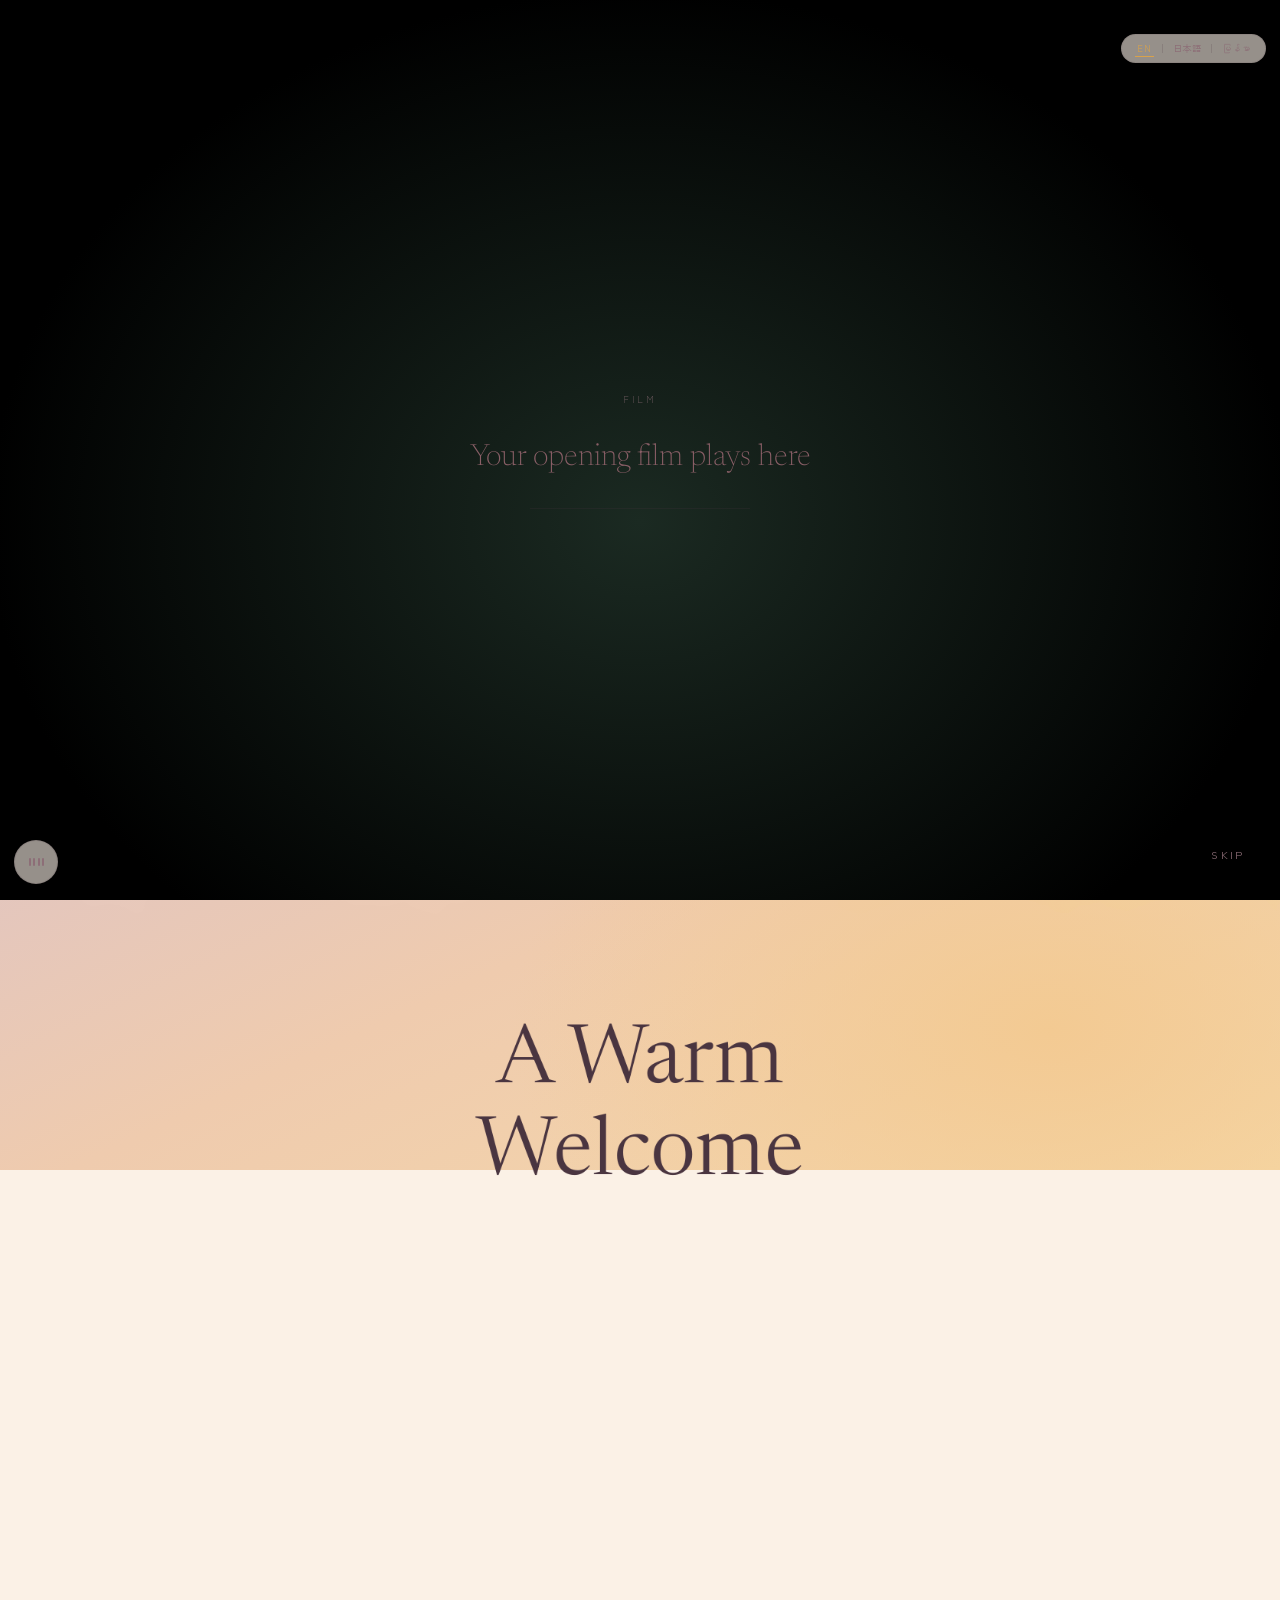
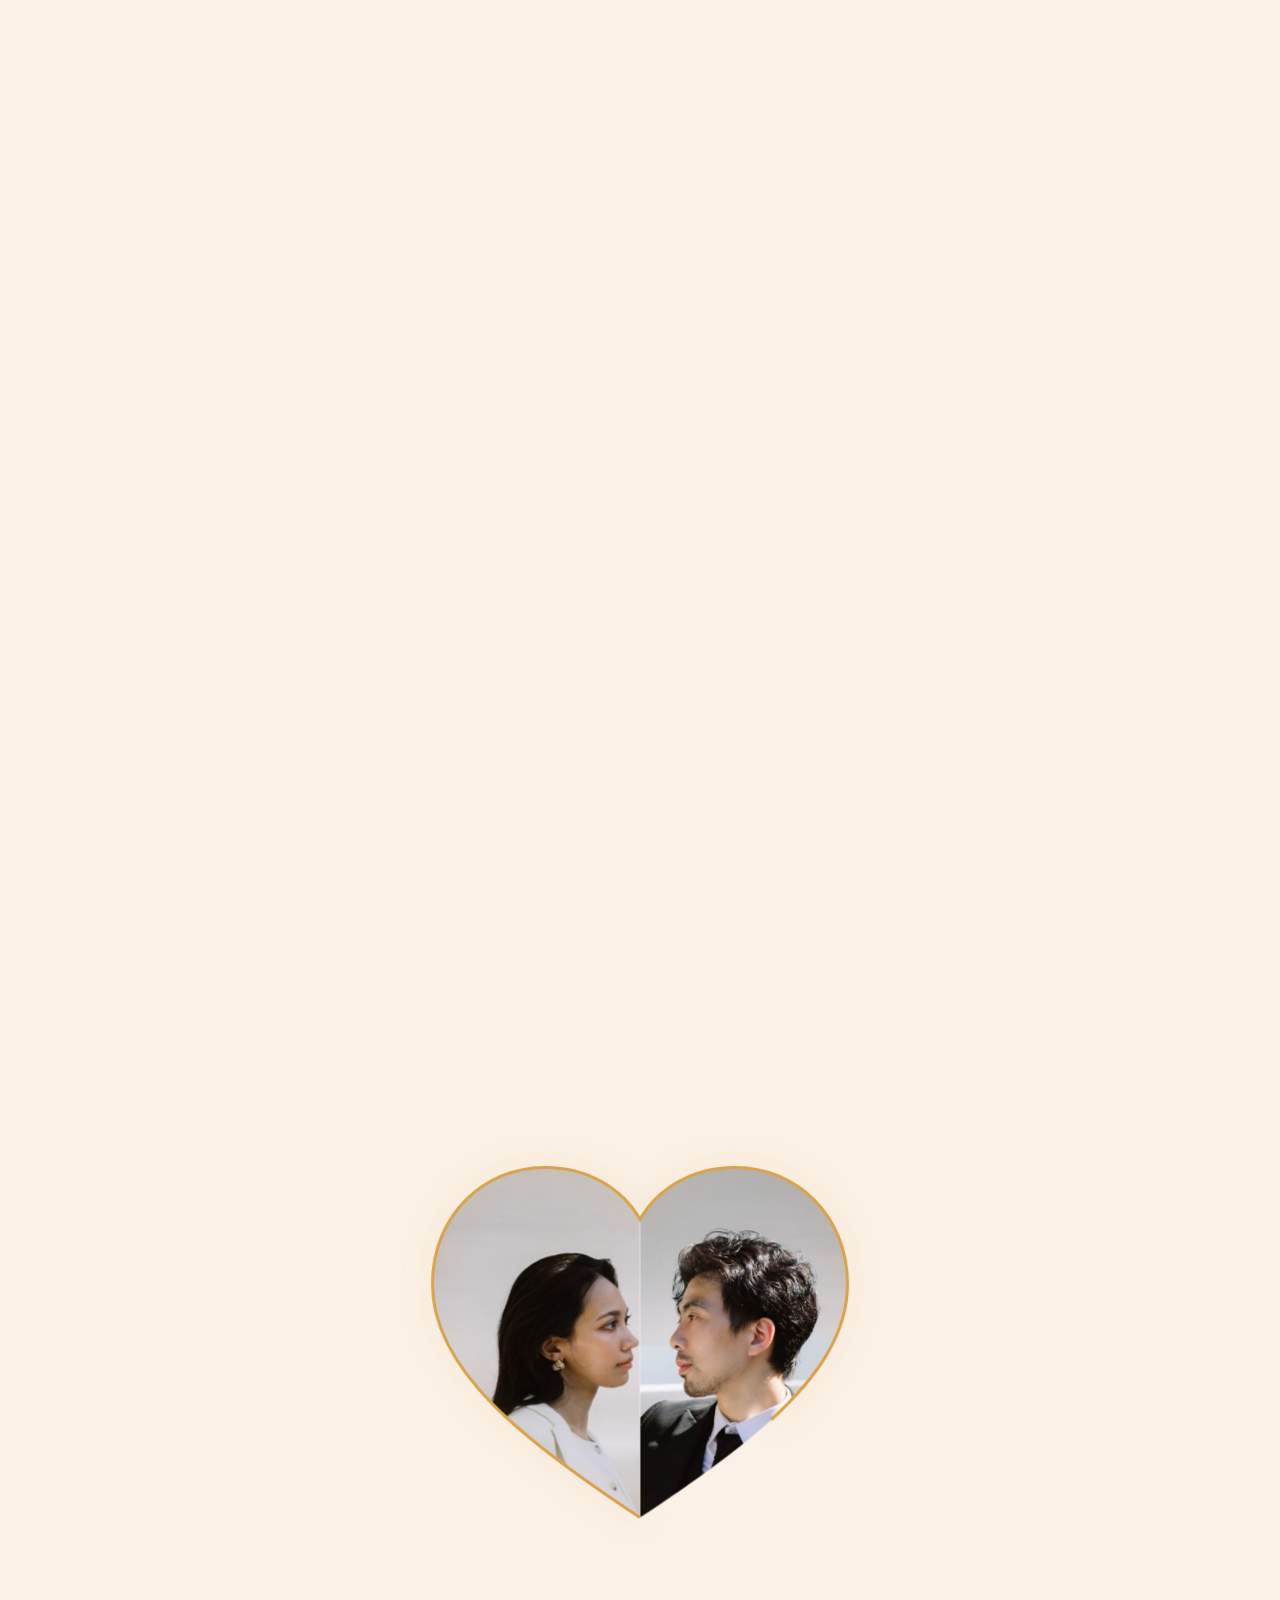
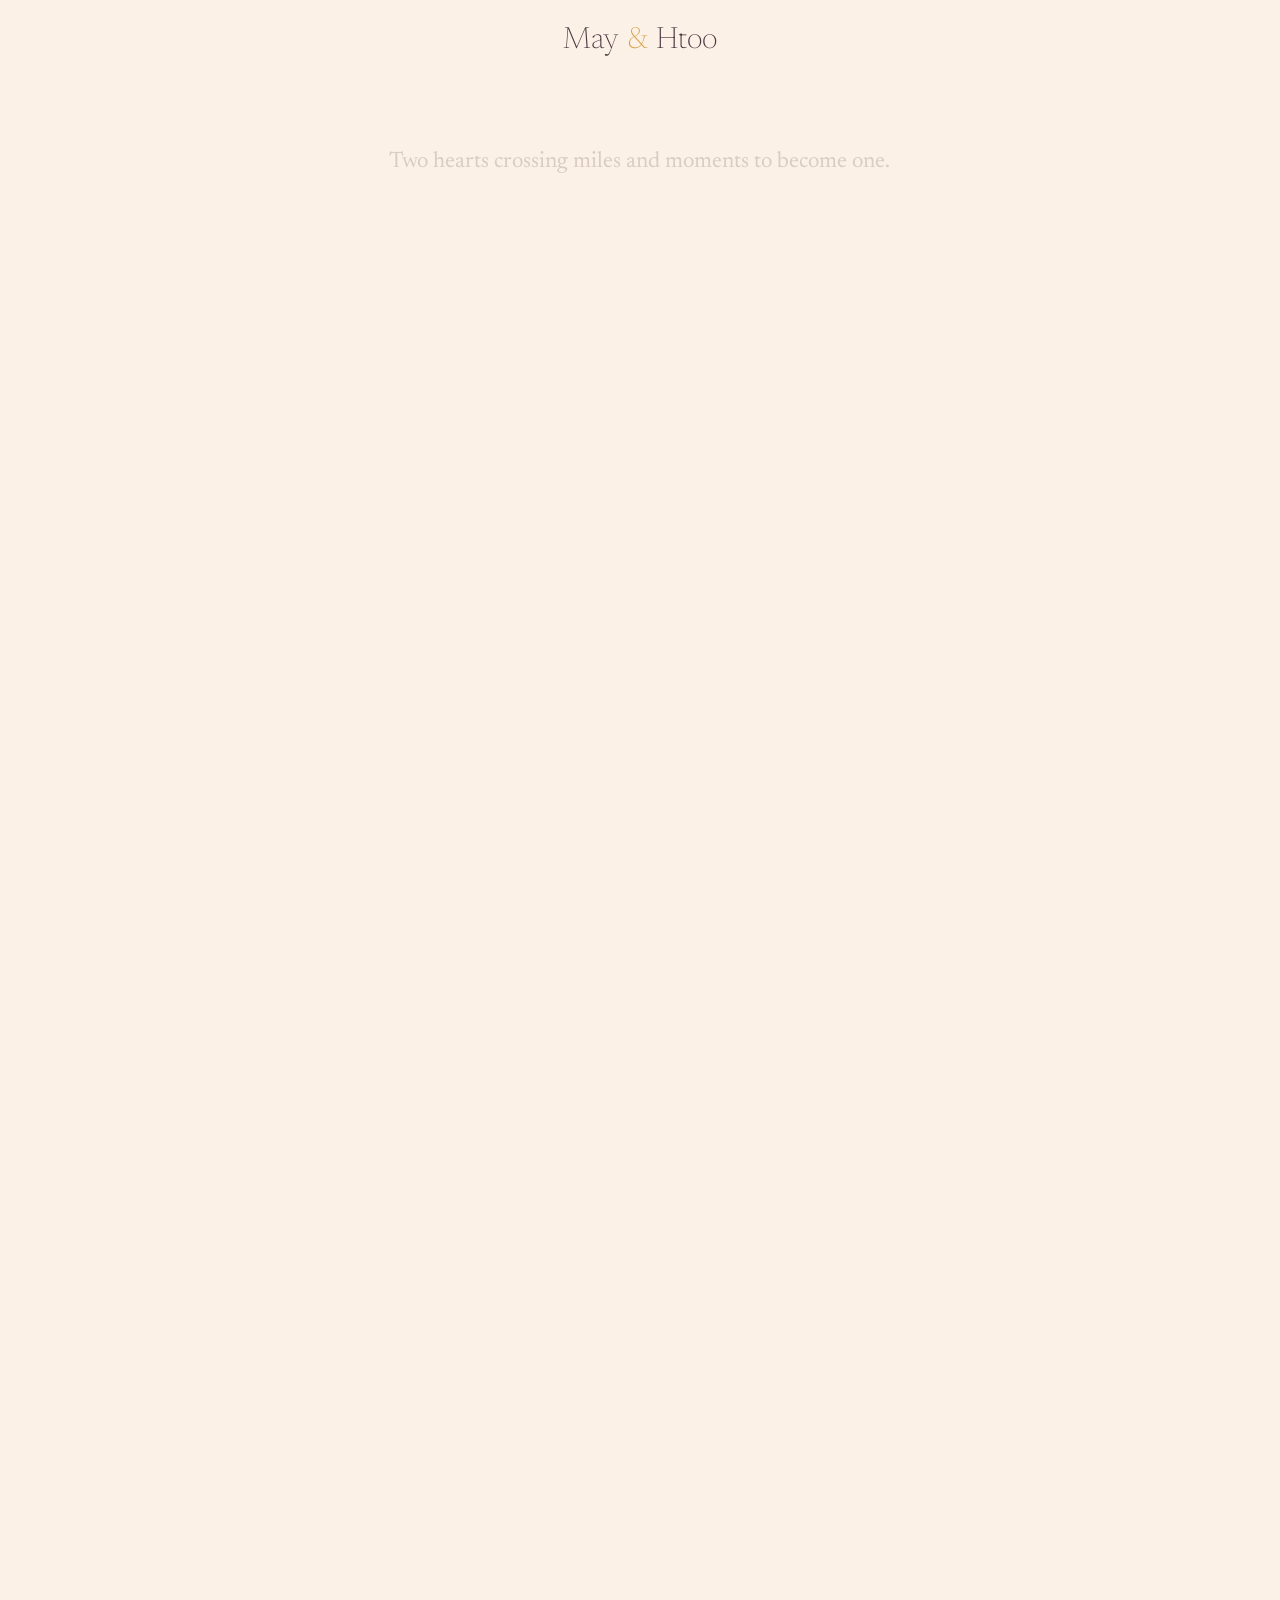
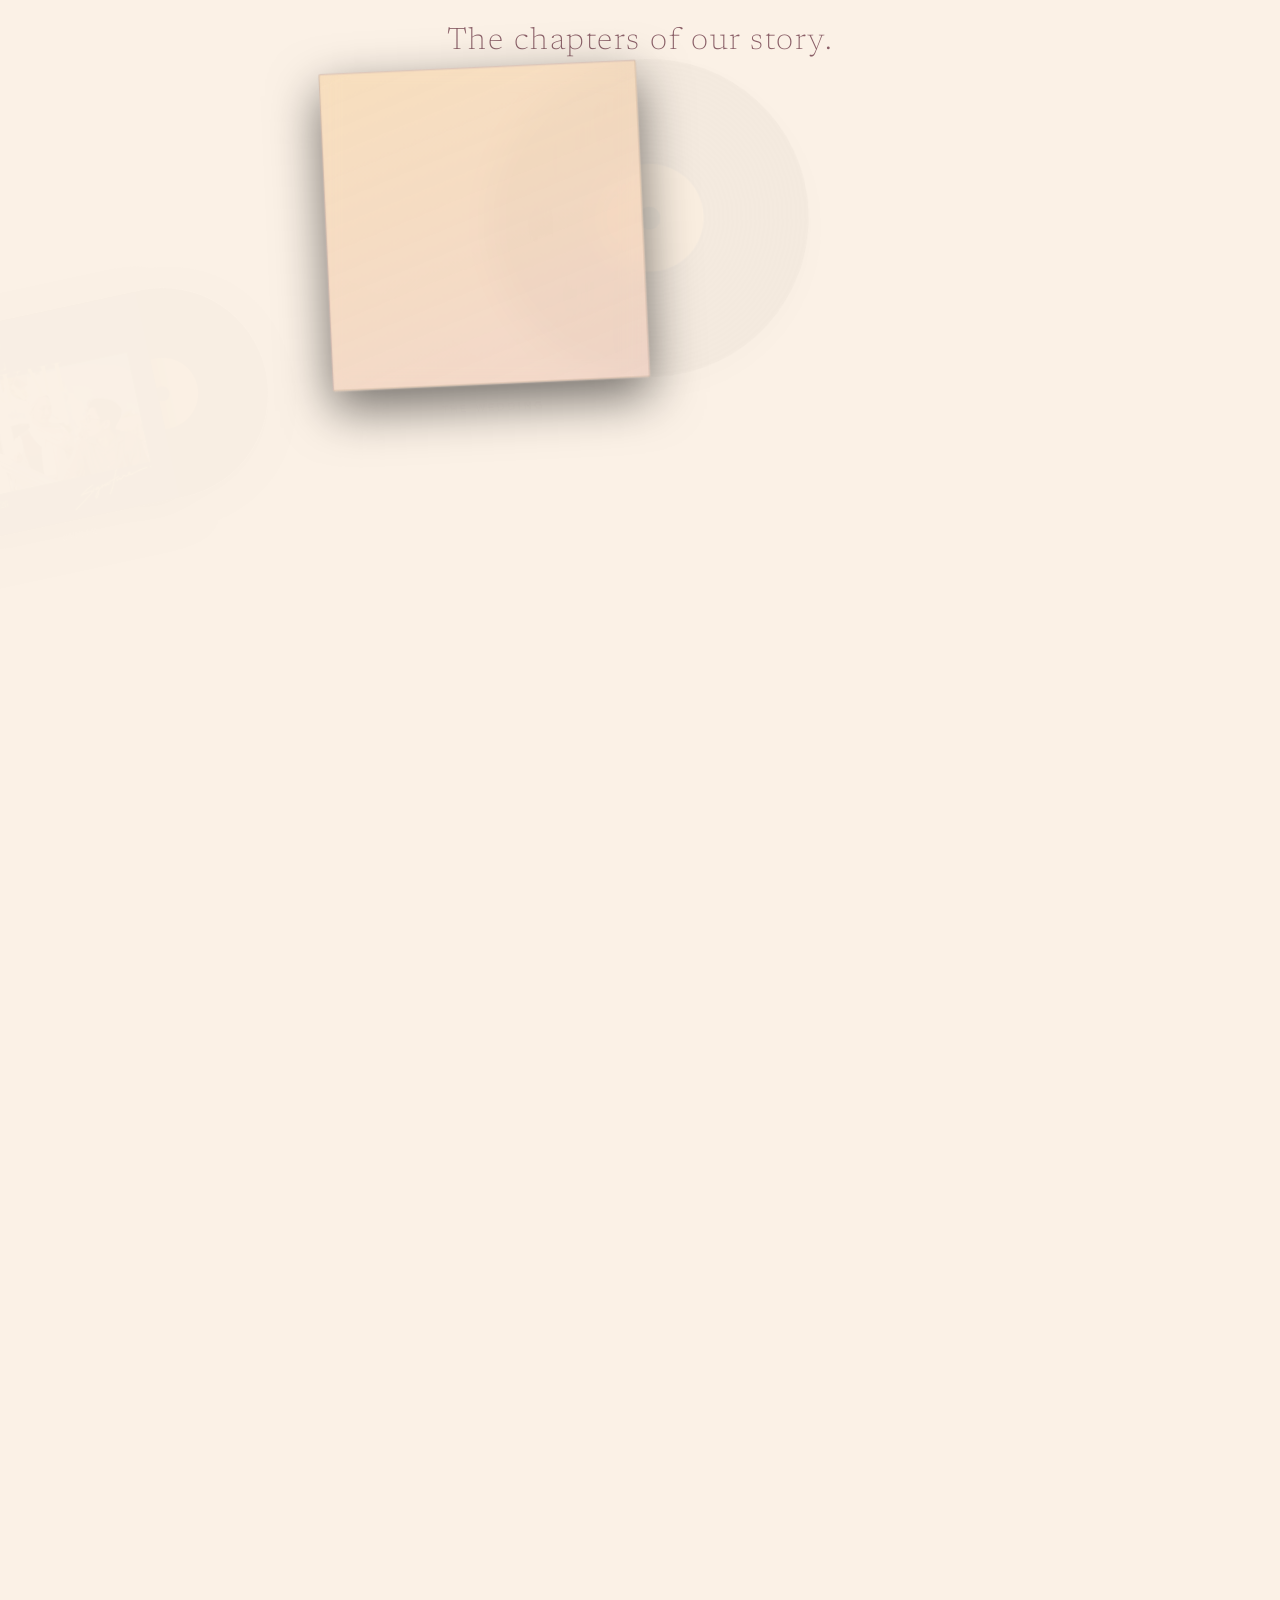
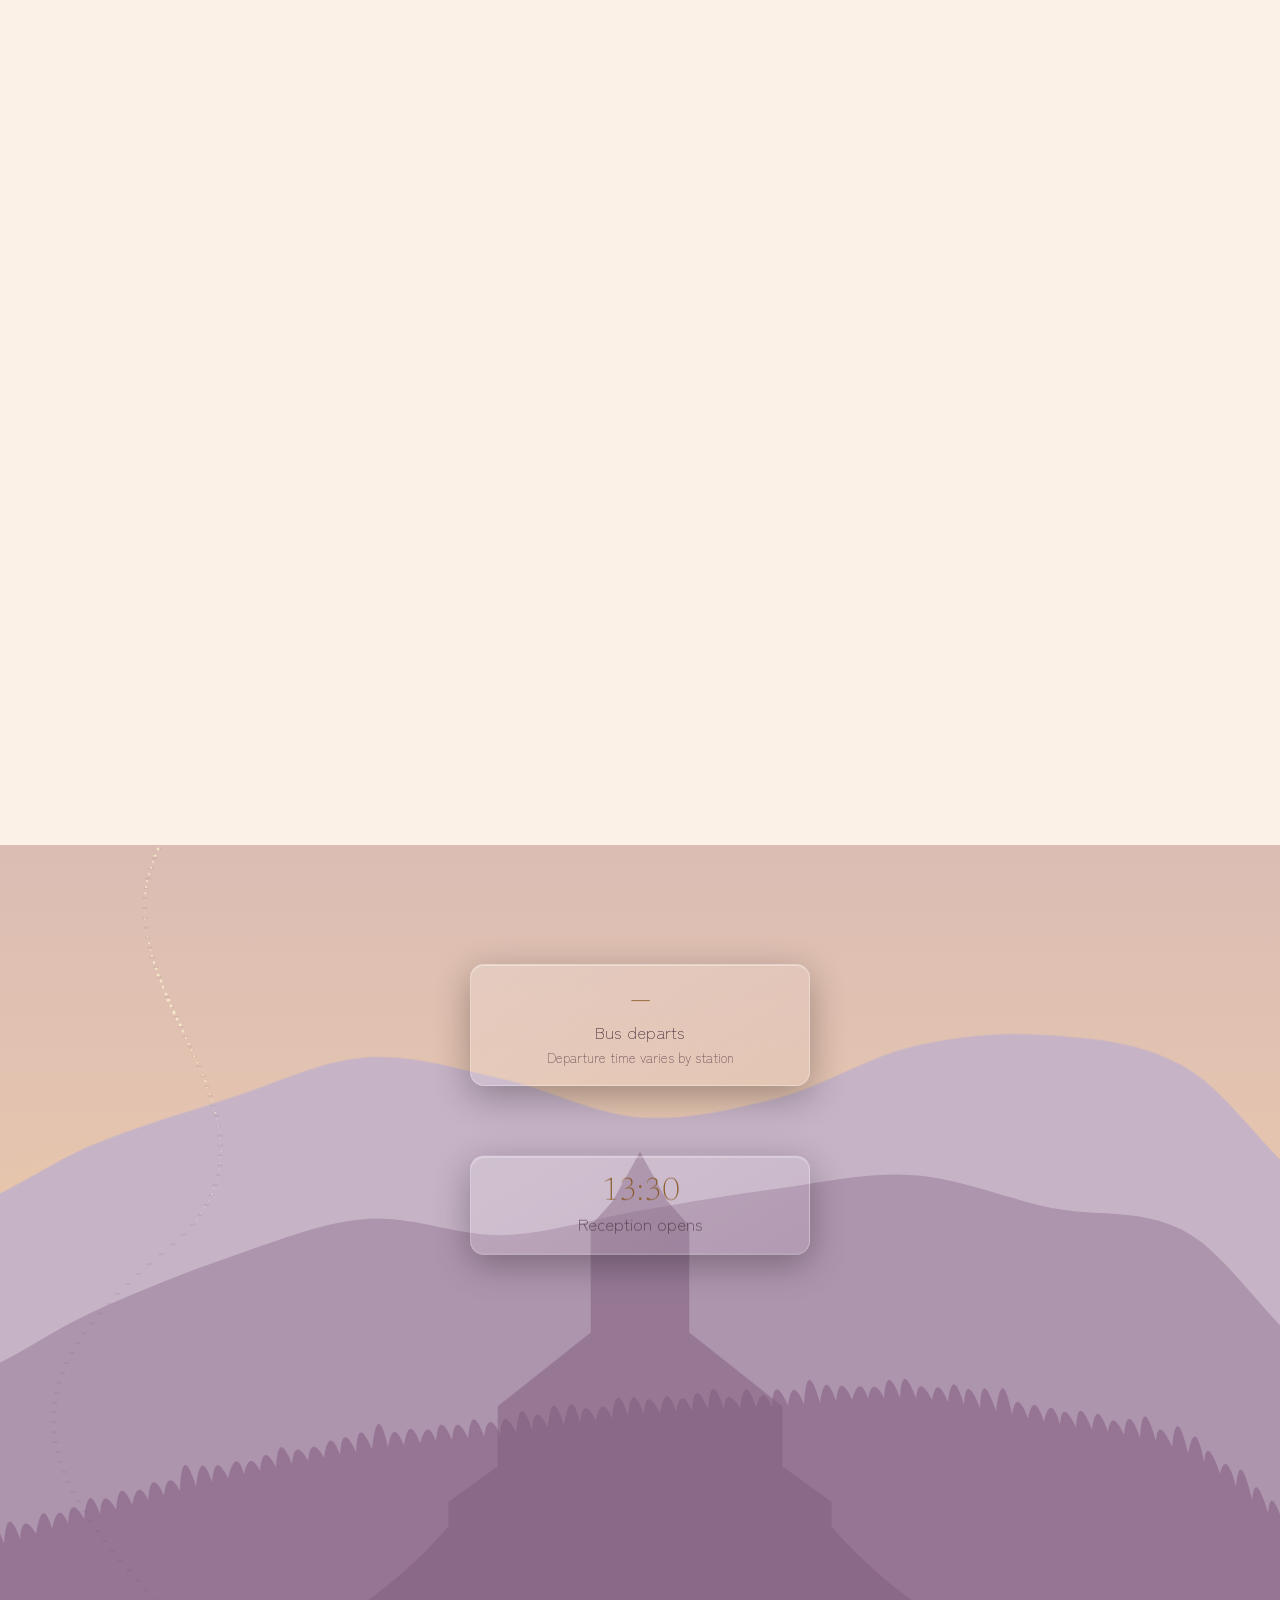
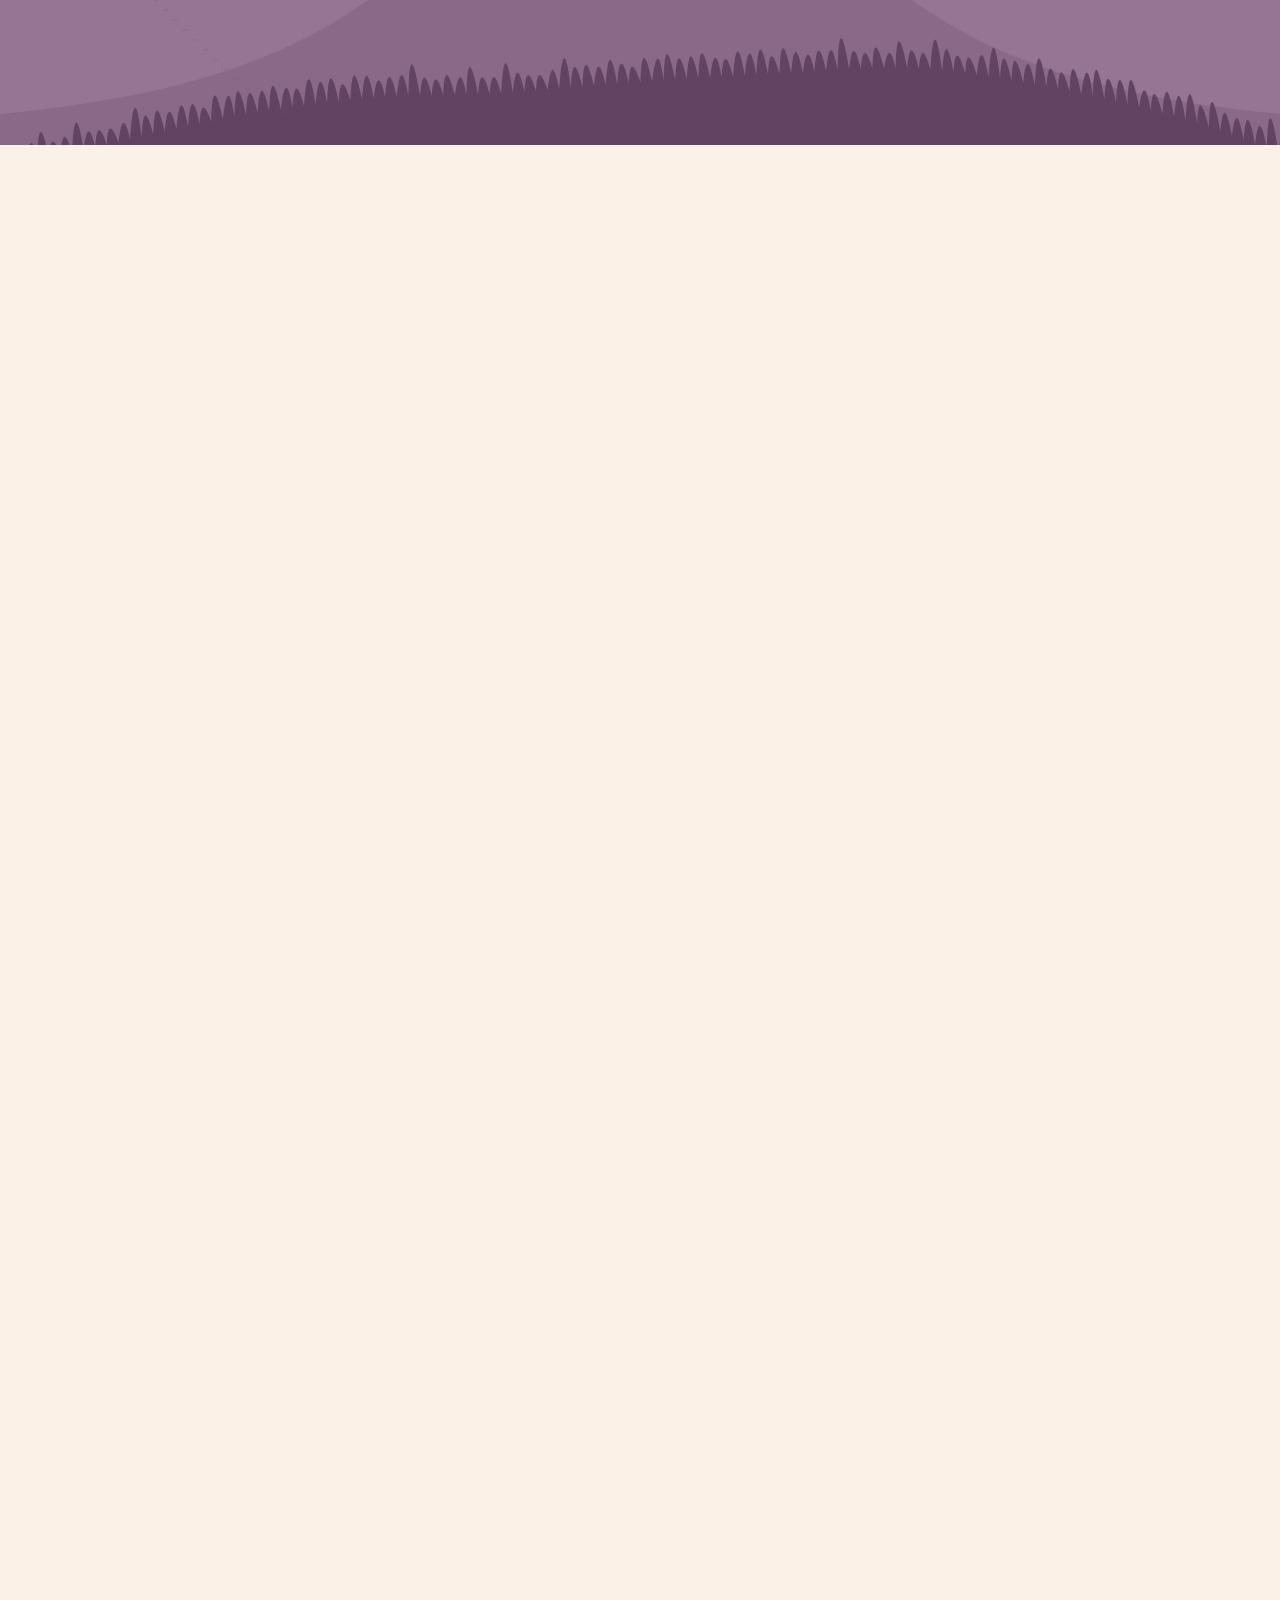
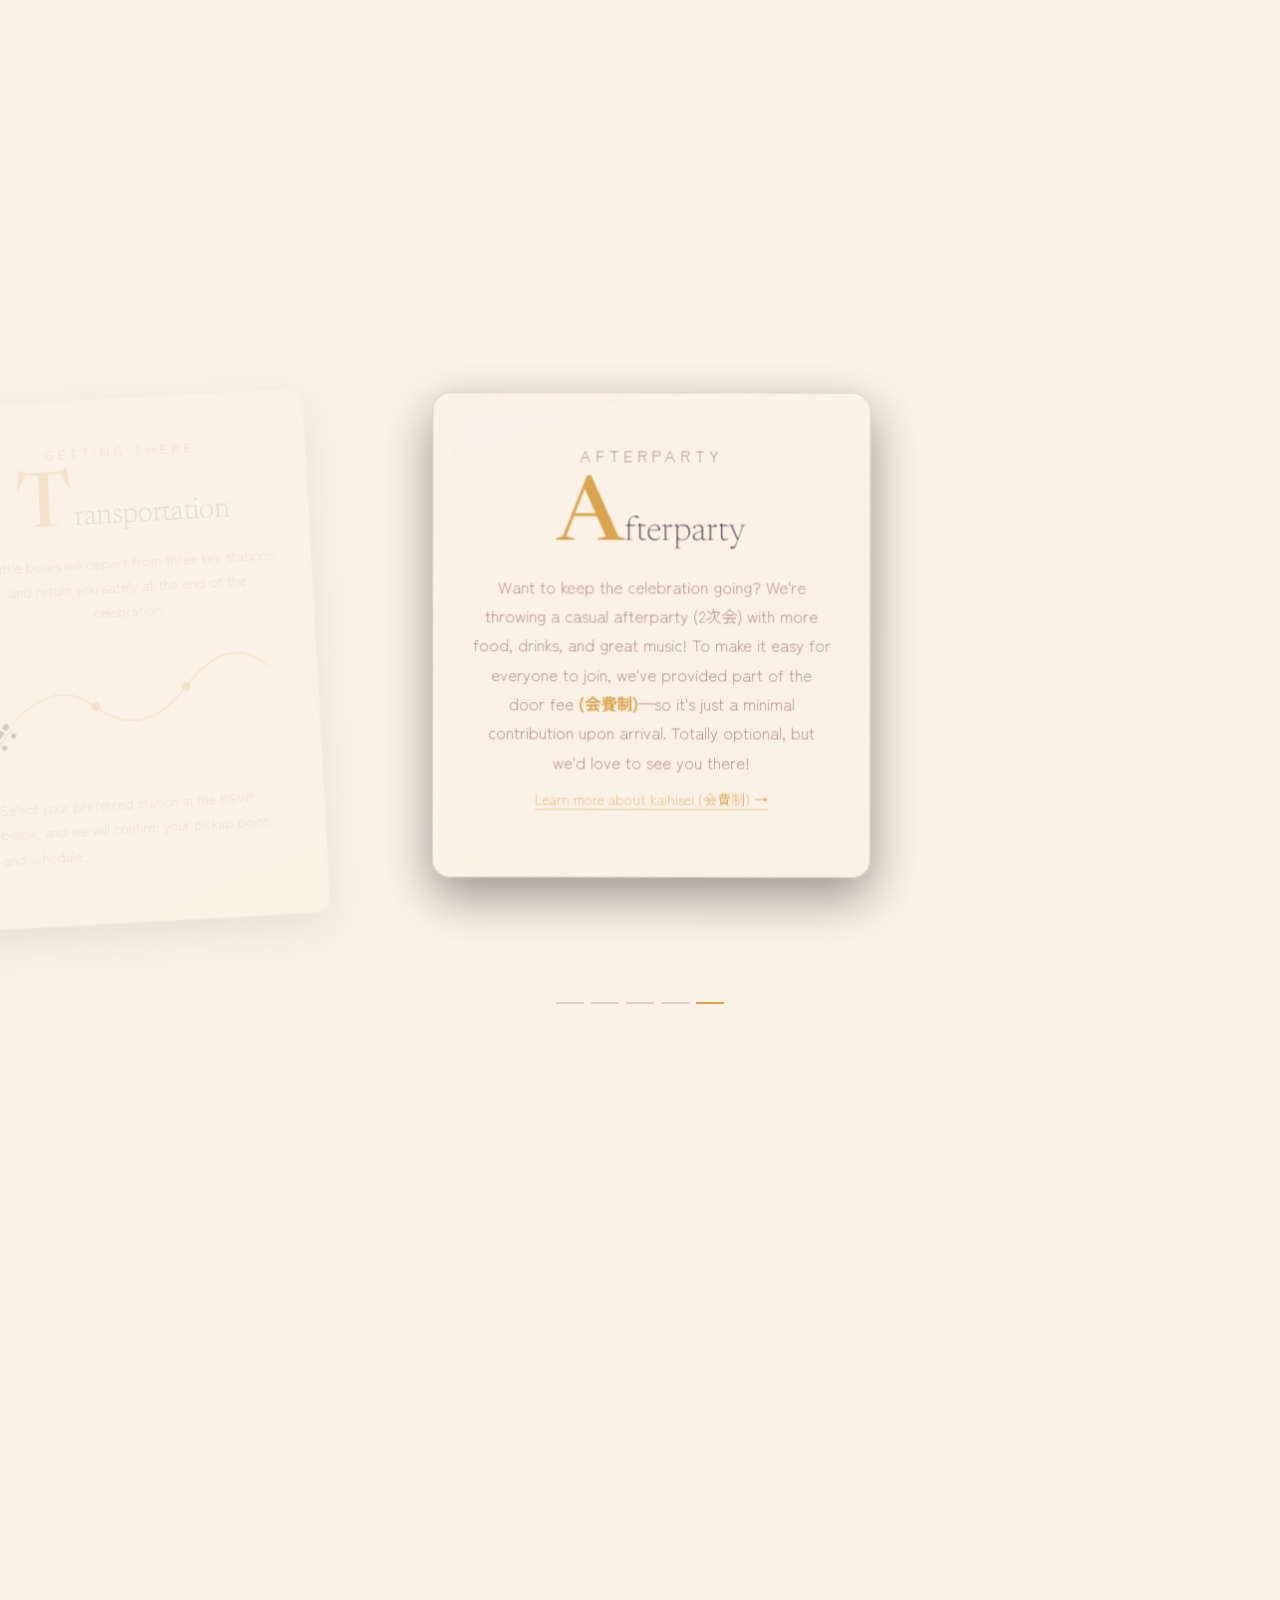
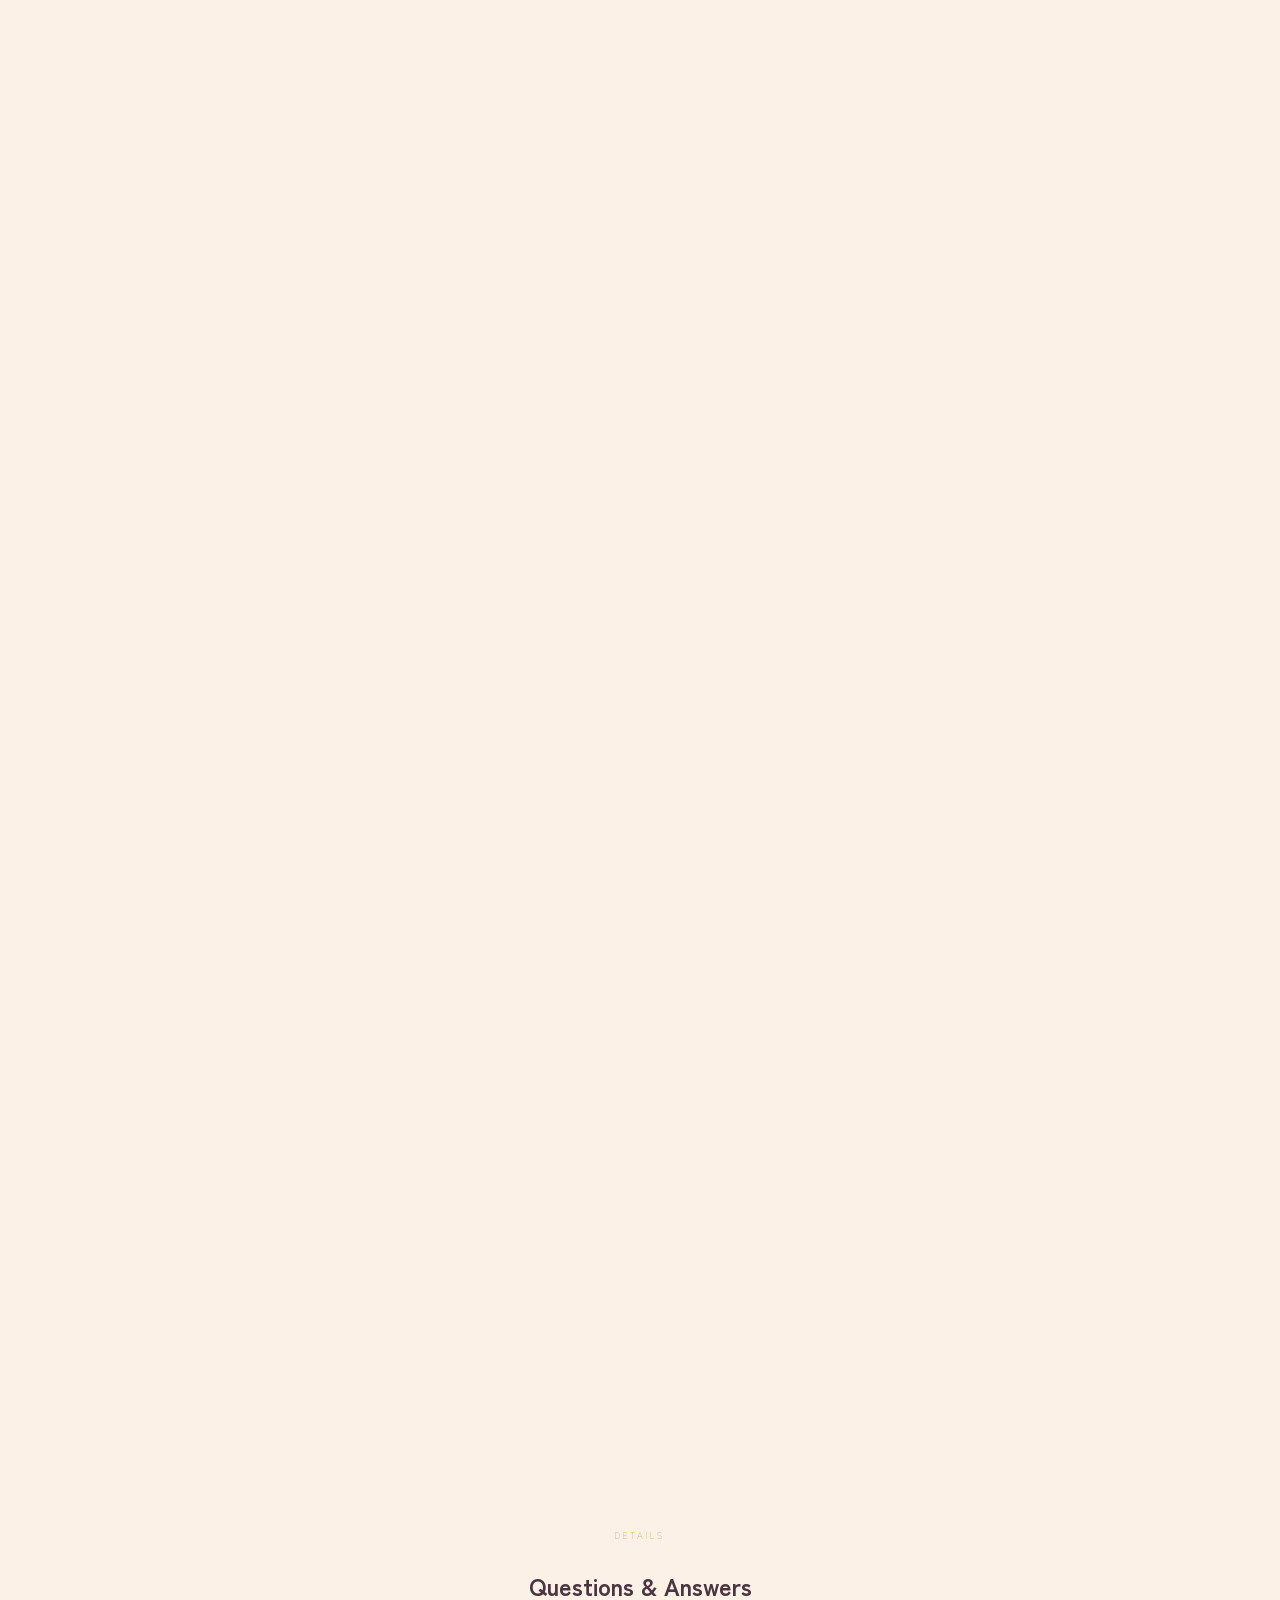
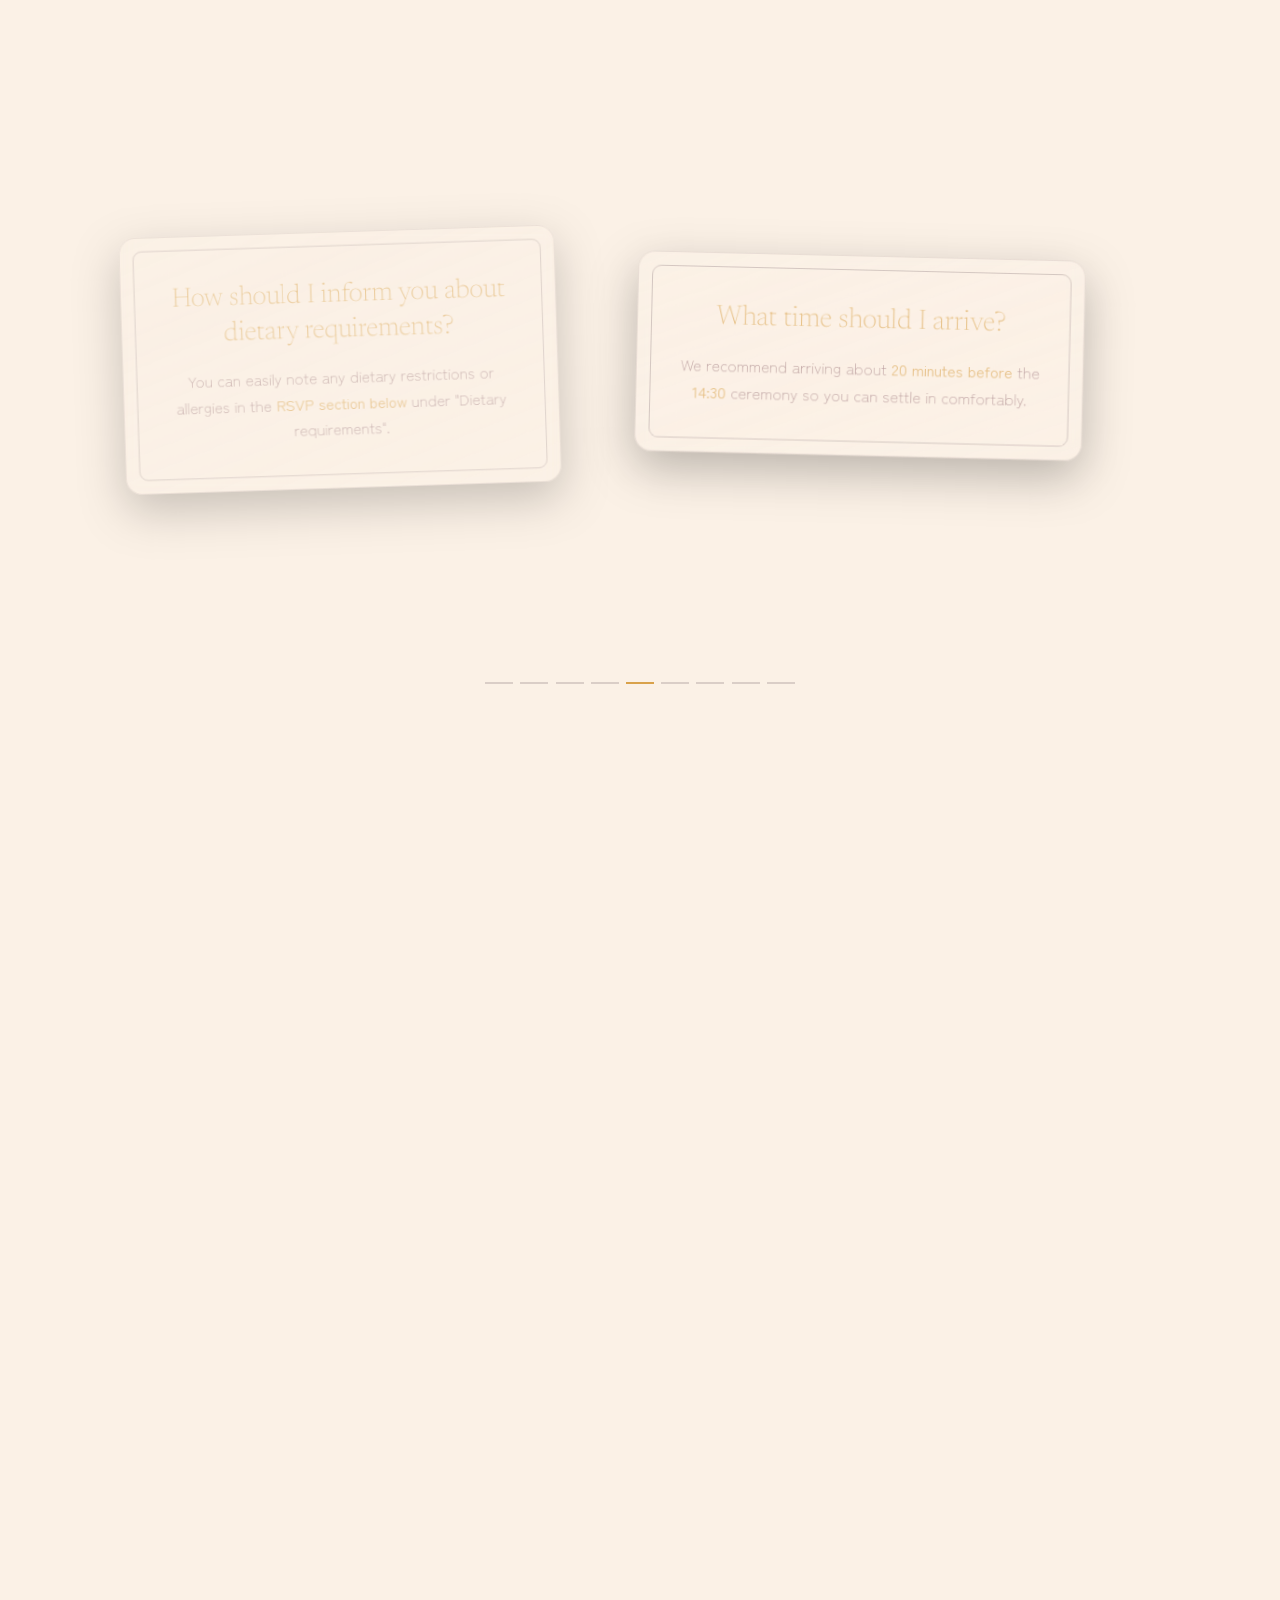
==== commit 3ee9d39b: "Add a complete light "watercolor sky" theme on a separate branch Full re-theme from the dark ink/gol" ====
--- a/index.html
+++ b/index.html
@@ -18,8 +18,9 @@
 <link rel="preconnect" href="https://fonts.gstatic.com" crossorigin>
 <link href="https://fonts.googleapis.com/css2?family=Newsreader:opsz,wght@6..72,200..500&family=Noto+Sans+Myanmar:wght@400;500;600;700&family=Zen+Kaku+Gothic+New:wght@300;400&family=Shippori+Mincho:wght@400;500&family=Alex+Brush&display=swap" rel="stylesheet">
 <style>
-:root{--ink:#0D1712;--ink-2:#14211A;--bone:#F2EFE9;--greige:#CFC9BB;--stone:#8C9188;
-  --gold:#C9974A;--dim:#42514A;--line:rgba(242,239,233,.14);
+:root{--ink:#FBF1E6;--ink-2:#F4E2D3;--bone:#4A3540;--greige:#8A5F67;--stone:#8D6E77;
+  --gold:#D9A24B;--dim:#6B4F58;--line:rgba(74,53,64,.14);
+  --sky-lavender:#C9C2DA;--sky-peach:#F3C990;--cloud-pink:#E3AFA0;--cloud-deep:#B98B93;
   --serif:"Newsreader",Georgia,serif;--sans:"Zen Kaku Gothic New",system-ui,sans-serif;
   --pad:clamp(1.25rem,6vw,3rem);--ease:cubic-bezier(.16,.84,.34,1)}
 html[lang="ja"]{--serif:"Shippori Mincho","Newsreader",serif}
@@ -31,35 +32,43 @@
 body.locked{overflow:hidden;height:100vh}
 .wrap{max-width:600px;margin:0 auto;padding:0 var(--pad);position:relative;z-index:4}
 #bgphoto{position:fixed;left:0;right:0;top:-15%;height:130%;pointer-events:none;z-index:-1;background-size:cover;background-position:center;will-change:transform;
-  background-image:url("assets/photos/bg-mobile.jpg")}
-@media (min-width:768px){#bgphoto{background-image:url("assets/photos/bg-desktop.jpg")}}
-#paintwash{position:fixed;inset:0;pointer-events:none;z-index:118;mix-blend-mode:hard-light;opacity:.62;
+  background-image:
+    url("assets/photos/bg-sky-mobile.jpg"),
+    radial-gradient(ellipse 70% 50% at 82% 88%,rgba(243,201,144,.9),transparent 60%),
+    radial-gradient(ellipse 60% 45% at 15% 20%,rgba(201,194,218,.7),transparent 65%),
+    linear-gradient(155deg,#C9C2DA 0%,#DCC3C8 38%,#EFCBAE 68%,#F6D9A8 100%)}
+@media (min-width:768px){#bgphoto{background-image:
+    url("assets/photos/bg-sky-desktop.jpg"),
+    radial-gradient(ellipse 70% 50% at 82% 88%,rgba(243,201,144,.9),transparent 60%),
+    radial-gradient(ellipse 60% 45% at 15% 20%,rgba(201,194,218,.7),transparent 65%),
+    linear-gradient(155deg,#C9C2DA 0%,#DCC3C8 38%,#EFCBAE 68%,#F6D9A8 100%)}}
+#paintwash{position:fixed;inset:0;pointer-events:none;z-index:118;mix-blend-mode:soft-light;opacity:.5;
   filter:url(#wc-edge);
   background:
-    radial-gradient(ellipse 60% 42% at 12% 14%,rgba(201,151,74,.42),transparent 62%),
-    radial-gradient(ellipse 56% 46% at 90% 8%,rgba(120,158,144,.3),transparent 64%),
-    radial-gradient(ellipse 52% 58% at 22% 92%,rgba(196,140,130,.3),transparent 62%),
-    radial-gradient(ellipse 64% 52% at 96% 86%,rgba(172,128,80,.3),transparent 64%),
-    radial-gradient(ellipse 70% 70% at 50% 48%,rgba(201,151,74,.1),transparent 68%),
-    linear-gradient(155deg,rgba(18,28,23,.3),transparent 55%)}
+    radial-gradient(ellipse 60% 42% at 12% 14%,rgba(243,201,144,.42),transparent 62%),
+    radial-gradient(ellipse 56% 46% at 90% 8%,rgba(201,194,218,.34),transparent 64%),
+    radial-gradient(ellipse 52% 58% at 22% 92%,rgba(227,175,160,.32),transparent 62%),
+    radial-gradient(ellipse 64% 52% at 96% 86%,rgba(217,162,75,.3),transparent 64%),
+    radial-gradient(ellipse 70% 70% at 50% 48%,rgba(217,162,75,.1),transparent 68%),
+    linear-gradient(155deg,rgba(251,241,230,.35),transparent 55%)}
 #vig{position:fixed;inset:0;pointer-events:none;z-index:119;
   background:radial-gradient(ellipse at 50% 45%,transparent 55%,rgba(0,0,0,.3) 100%)}
 .flag{position:fixed;z-index:200;top:0;left:0;right:0;padding:.4rem 1rem;font-size:.55rem;
-  letter-spacing:.2em;text-transform:uppercase;color:var(--ink);background:var(--gold);text-align:center}
+  letter-spacing:.2em;text-transform:uppercase;color:var(--bone);background:var(--gold);text-align:center}
 #prog{position:fixed;top:0;left:0;height:2px;width:0;background:var(--gold);z-index:201}
 #lang{position:fixed;z-index:190;top:2.1rem;right:.9rem;display:flex;align-items:center;
-  padding:.15rem .3rem;border-radius:999px;background:rgba(9,17,13,.6);
-  backdrop-filter:blur(10px);-webkit-backdrop-filter:blur(10px);border:1px solid rgba(242,239,233,.12)}
+  padding:.15rem .3rem;border-radius:999px;background:rgba(251,241,230,.6);
+  backdrop-filter:blur(10px);-webkit-backdrop-filter:blur(10px);border:1px solid rgba(74,53,64,.12)}
 .lang-b{background:none;border:0;cursor:pointer;font-family:var(--sans);padding:.42rem .6rem;
   color:var(--stone);font-size:.58rem;letter-spacing:.16em;text-transform:uppercase;
   position:relative;transition:color .35s ease;line-height:1}
 .lang-b[lang="ja"], .lang-b[lang="my"]{letter-spacing:.06em;text-transform:none}
 .lang-b.on{color:var(--gold)}
 .lang-b.on::after{content:"";position:absolute;left:.5rem;right:.5rem;bottom:.16rem;height:1px;background:var(--gold)}
-.lang-sep{width:1px;height:9px;background:rgba(242,239,233,.18)}
+.lang-sep{width:1px;height:9px;background:rgba(74,53,64,.18)}
 #music{position:fixed;z-index:190;left:.9rem;bottom:max(1rem,env(safe-area-inset-bottom));
-  width:44px;height:44px;border-radius:50%;border:1px solid rgba(242,239,233,.16);
-  background:rgba(9,17,13,.6);backdrop-filter:blur(10px);-webkit-backdrop-filter:blur(10px);
+  width:44px;height:44px;border-radius:50%;border:1px solid rgba(74,53,64,.16);
+  background:rgba(251,241,230,.6);backdrop-filter:blur(10px);-webkit-backdrop-filter:blur(10px);
   cursor:pointer;display:flex;align-items:center;justify-content:center;gap:2.5px;transition:border-color .35s ease}
 #music:hover{border-color:var(--gold)}
 #music i{display:block;width:2px;background:var(--stone);border-radius:1px;height:8px;transition:background .35s ease}
@@ -88,7 +97,7 @@
 #vidph p{margin:0}
 #vidph .ph-label{font-size:.6rem;letter-spacing:.3em;text-transform:uppercase;color:var(--stone)}
 #vidph .ph-title{font-family:var(--serif);font-weight:200;font-size:clamp(1.2rem,5.5vw,1.9rem);color:var(--greige)}
-.bar{width:min(56vw,220px);height:1px;background:rgba(242,239,233,.2);overflow:hidden}
+.bar{width:min(56vw,220px);height:1px;background:rgba(74,53,64,.2);overflow:hidden}
 .bar i{display:block;height:100%;width:0;background:var(--gold)}
 #skip{position:absolute;bottom:max(1.6rem,env(safe-area-inset-bottom));right:1.4rem;background:none;
   border:0;cursor:pointer;color:var(--stone);font-family:var(--sans);font-size:.68rem;
@@ -99,18 +108,18 @@
   overflow:hidden;gap:clamp(1.2rem,5dvh,2.8rem)}
 .mono-logo-stage{position:relative;z-index:2;display:flex;align-items:center;justify-content:center;pointer-events:none}
 .mono-inner{position:relative;z-index:3;width:100%}
-#monogram{width:min(38vw,150px);height:auto;will-change:transform;opacity:0;transition:opacity 1.4s ease 0.9s;display:block;background:none}
+#monogram{width:min(38vw,150px);height:auto;will-change:transform;opacity:0;transition:opacity 1.4s ease 0.9s;display:block;background:none;filter:brightness(0) opacity(.82)}
 .drawn #monogram{opacity:1}
 @keyframes draw{to{stroke-dashoffset:0}}
 .hero-names{display:flex;align-items:baseline;justify-content:center;gap:.55rem;
   font-family:var(--serif);font-weight:600;font-size:clamp(2.1rem,9vw,3.4rem);
   color:var(--bone);white-space:nowrap;margin:0 0 .4rem;letter-spacing:.005em;
-  text-shadow:0 4px 30px rgba(0,0,0,.7),0 1px 4px rgba(0,0,0,.6)}
+  }
 .hero-names .amp{color:var(--gold);font-weight:400;font-style:italic;font-size:.82em}
 .announce{font-family:var(--serif);font-weight:600;font-size:clamp(1.7rem,7.4vw,2.6rem);
-  line-height:1.28;margin:0 auto 1.2rem;max-width:22ch;text-shadow:0 3px 26px rgba(0,0,0,.65),0 1px 4px rgba(0,0,0,.55)}
+  line-height:1.28;margin:0 auto 1.2rem;max-width:22ch;}
 .announce-body{font-size:1.08rem;font-weight:500;color:var(--greige);max-width:34ch;margin:0 auto;
-  text-shadow:0 1px 14px rgba(0,0,0,.6),0 1px 2px rgba(0,0,0,.5)}
+  }
 .seq{opacity:0;transform:translateY(14px)}
 .drawn .seq{animation:up 1.15s var(--ease) forwards}
 .drawn .seq:nth-child(1){animation-delay:.85s}
@@ -123,7 +132,7 @@
   display:flex;flex-direction:column;align-items:center;justify-content:center}
 .cd-ring{position:absolute;inset:0;transform:rotate(-90deg)}
 .cd-ring circle{fill:none;stroke-width:1.4}
-.cd-ring .bg{stroke:rgba(242,239,233,.13)}
+.cd-ring .bg{stroke:rgba(74,53,64,.13)}
 .cd-ring .fg{stroke:var(--gold);stroke-linecap:round;transition:stroke-dashoffset .9s var(--ease)}
 .roll{display:flex;height:1.72em;overflow:hidden;font-family:var(--serif);font-weight:200;
   font-size:clamp(1.3rem,5.6vw,1.9rem);line-height:1.72}
@@ -136,14 +145,14 @@
 @media (min-width:768px){.sec{padding:7.5rem 0}}
 .sec-head{text-align:center;margin-bottom:2.6rem}
 .eyebrow{font-size:.56rem;letter-spacing:.3em;text-transform:uppercase;color:var(--gold);margin:0 0 .9rem;
-  text-shadow:0 1px 12px rgba(0,0,0,.65),0 1px 2px rgba(0,0,0,.55)}
+  }
 .sec h2{font-family:var(--serif);font-weight:500;font-size:clamp(1.75rem,7.5vw,2.5rem);margin:0;line-height:1.18;
-  text-shadow:0 2px 20px rgba(0,0,0,.6),0 1px 3px rgba(0,0,0,.5)}
+  }
 .sec p{font-size:1.03rem;color:var(--greige);margin:0 0 1.1rem;
-  text-shadow:0 1px 14px rgba(0,0,0,.6),0 1px 2px rgba(0,0,0,.5)}
+  }
 .center{text-align:center}
 .rs-deadline{font-size:1rem;color:var(--bone);
-  text-shadow:0 1px 16px rgba(0,0,0,.7),0 1px 3px rgba(0,0,0,.65)}
+  }
 .rs-deadline .hl{color:var(--gold);font-weight:600}
 .scene{position:relative}
 .pin{position:sticky;top:0;height:100dvh;overflow:hidden;display:flex;align-items:center;justify-content:center}
@@ -156,10 +165,10 @@
 .wel-pin{flex-direction:column;text-align:center;padding:5.75rem var(--pad) 0}
 #welBig{font-family:var(--serif);font-weight:200;line-height:1.1;margin:0;
   font-size:clamp(2.4rem,12vw,6.8rem);letter-spacing:-.02em;transform-origin:center center;will-change:transform;
-  text-shadow:0 2px 24px rgba(0,0,0,.6),0 1px 3px rgba(0,0,0,.5)}
+  }
 #welBody{max-width:36ch;margin-top:1.4rem;opacity:0;will-change:transform,opacity}
 #welBody p{font-size:1.03rem;color:var(--greige);margin:0 0 1rem;
-  text-shadow:0 1px 14px rgba(0,0,0,.6),0 1px 2px rgba(0,0,0,.5)}
+  }
 
 .sc-heart{height:190vh}
 @media (min-width:768px){.sc-heart{height:230vh}}
@@ -167,20 +176,20 @@
 .heart-stage{position:relative;width:min(80vw,440px);aspect-ratio:200/180}
 .heart-stage svg{width:100%;height:100%;overflow:visible}
 .hg{will-change:transform}
-.hi{font-family:var(--serif);font-weight:200;font-size:44px;fill:rgba(242,239,233,.55)}
+.hi{font-family:var(--serif);font-weight:200;font-size:44px;fill:rgba(74,53,64,.55)}
 #hOutline{fill:none;stroke:var(--gold);stroke-width:1.4;
   stroke-dasharray:var(--hlen,600);stroke-dashoffset:var(--hlen,600);
-  filter:drop-shadow(0 0 6px rgba(201,151,74,.5))}
+  filter:drop-shadow(0 0 6px rgba(217,162,75,.5))}
 .heart-names{display:flex;align-items:baseline;justify-content:center;gap:.5rem;
   font-family:var(--serif);font-weight:200;font-size:clamp(1.2rem,5.4vw,1.9rem);
-  color:var(--bone);white-space:nowrap;text-shadow:0 2px 18px rgba(0,0,0,.65),0 1px 3px rgba(0,0,0,.55)}
+  color:var(--bone);white-space:nowrap;}
 .heart-names span{will-change:transform,opacity}
 #hAmp{color:var(--gold);opacity:0}
 .heart-cap{font-family:var(--serif);font-weight:400;font-size:clamp(1.15rem,4.6vw,1.4rem);
   color:var(--bone);text-align:center;margin:0;opacity:0;
-  will-change:opacity,transform;padding:0 8vw;text-shadow:0 2px 16px rgba(0,0,0,.65),0 1px 3px rgba(0,0,0,.55)}
+  will-change:opacity,transform;padding:0 8vw;}
 .heart-pin .hero-motto{margin:.6rem 0 0;opacity:0;will-change:opacity,transform;
-  color:var(--bone);text-shadow:0 2px 16px rgba(0,0,0,.65),0 1px 3px rgba(0,0,0,.55)}
+  color:var(--bone);}
 
 .sc-records{height:225vh}
 @media (min-width:768px){.sc-records{height:280vh}}
@@ -197,38 +206,37 @@
 .rec.playing .rec-vinyl{animation:spinVinyl 2.6s linear infinite}
 @keyframes spinVinyl{from{transform:translateY(-50%) rotate(0deg)}to{transform:translateY(-50%) rotate(360deg)}}
 .rec-cover{cursor:pointer;position:relative;width:var(--rs);height:var(--rs);border-radius:2px;
-  background:linear-gradient(140deg,#243A2C,#16241C);border:1px solid rgba(242,239,233,.13);
+  background:linear-gradient(140deg,#243A2C,#16241C);border:1px solid rgba(74,53,64,.13);
   display:flex;align-items:center;justify-content:center;box-shadow:0 16px 44px rgba(0,0,0,.55);
   overflow:hidden;transition:box-shadow .4s ease}
-.rec.playing .rec-cover{box-shadow:0 16px 44px rgba(0,0,0,.55),0 0 0 2px var(--gold),0 0 26px rgba(201,151,74,.45)}
+.rec.playing .rec-cover{box-shadow:0 16px 44px rgba(0,0,0,.55),0 0 0 2px var(--gold),0 0 26px rgba(217,162,75,.45)}
 .rec-cover img{width:100%;height:100%;object-fit:cover;display:block}
 .rec-cover.no-photo img.real{display:none}
-.rec-cover.no-photo{background:linear-gradient(160deg,rgba(30,48,74,.5),rgba(10,18,32,.32));
+.rec-cover.no-photo{background:linear-gradient(160deg,rgba(243,201,144,.45),rgba(227,175,160,.38));
   backdrop-filter:blur(12px) saturate(1.15);-webkit-backdrop-filter:blur(12px) saturate(1.15);
-  border:1px solid rgba(163,193,232,.2)}
+  border:1px solid rgba(74,53,64,.18)}
 .rc-mono{position:absolute;left:50%;top:46%;transform:translate(-50%,-50%);width:34%!important;height:auto!important;
   opacity:.28;z-index:2;object-fit:contain!important;filter:drop-shadow(0 4px 16px rgba(0,0,0,.5))}
 .rc-soon{position:absolute;left:0;right:0;bottom:14%;text-align:center;font-size:.56rem;z-index:2;
-  letter-spacing:.24em;text-transform:uppercase;color:rgba(242,239,233,.5);text-shadow:0 1px 8px rgba(0,0,0,.6)}
+  letter-spacing:.24em;text-transform:uppercase;color:rgba(74,53,64,.5);}
 .soon-fx{position:fixed;left:50%;top:50%;width:0;height:0;pointer-events:none;z-index:45}
 .soon-fx .glow{position:absolute;left:0;top:0;width:64vmin;height:64vmin;border-radius:50%;
   transform:translate(-50%,-50%) scale(var(--soon-s,.24));
-  background:radial-gradient(circle,rgba(201,151,74,.4),rgba(201,151,74,0) 65%);
+  background:radial-gradient(circle,rgba(217,162,75,.4),rgba(217,162,75,0) 65%);
   opacity:var(--soon-o,.55)}
 .soon-fx .txt{position:absolute;left:0;top:0;transform:translate(-50%,-50%) scale(var(--soon-s,.24));
   transform-origin:center;font-family:"Alex Brush",cursive;font-weight:400;color:#fff;white-space:nowrap;
   font-size:clamp(2.6rem,15vw,7.5rem);line-height:1;
-  text-shadow:0 6px 30px rgba(0,0,0,.55),0 0 40px rgba(201,151,74,.6),0 2px 8px rgba(0,0,0,.45);
+  text-shadow:0 0 40px rgba(217,162,75,.6);
   opacity:var(--soon-o,.55)}
 .soon-fx .spark{position:absolute;left:0;top:0;color:var(--gold);font-size:1.3rem;
   transform:translate(calc(var(--sx,0) * var(--soon-s,.24)),calc(var(--sy,0) * var(--soon-s,.24))) scale(var(--soon-s,.24));
-  opacity:calc(var(--soon-o,.55) * .85);text-shadow:0 0 10px rgba(201,151,74,.7)}
+  opacity:calc(var(--soon-o,.55) * .85);text-shadow:0 0 10px rgba(217,162,75,.7)}
 .rec-cap{position:absolute;left:0;right:0;top:calc(var(--rs) + .7rem);text-align:center;
-  font-size:.6rem;letter-spacing:.24em;text-transform:uppercase;color:var(--greige);
-  text-shadow:0 1px 10px rgba(0,0,0,.65),0 1px 2px rgba(0,0,0,.55)}
+  font-size:.6rem;letter-spacing:.24em;text-transform:uppercase;color:var(--dim)}
 .rec-title{position:absolute;z-index:12;top:10dvh;left:0;right:0;text-align:center;padding:0 8vw}
 .rec-title p{font-family:var(--serif);font-size:clamp(1.25rem,5.2vw,1.9rem);color:var(--greige);
-  margin:0;will-change:font-variation-settings;text-shadow:0 2px 16px rgba(0,0,0,.65),0 1px 3px rgba(0,0,0,.55)}
+  margin:0;will-change:font-variation-settings;}
 
 /* ══ JOURNEY ══ */
 .sc-journey{height:365vh}
@@ -244,11 +252,11 @@
 #jVenue{opacity:0;will-change:opacity}
 #jRail{position:absolute;inset:0;z-index:8;pointer-events:none}
 #jRail svg{width:100%;height:100%;display:block}
-#railGhost{fill:none;stroke:rgba(242,239,233,.07);stroke-width:.4;stroke-dasharray:2 9}
+#railGhost{fill:none;stroke:rgba(74,53,64,.07);stroke-width:.4;stroke-dasharray:2 9}
 #trail{position:absolute;inset:0;z-index:9;pointer-events:none}
 .tp{position:absolute;border-radius:50%;background:#F8ECCB;transform:translate(-50%,-50%);opacity:0}
 #star{position:absolute;z-index:10;width:8px;height:8px;border-radius:50%;background:#FFFBEE;
-  box-shadow:0 0 9px 3px rgba(255,242,206,.95),0 0 24px 9px rgba(201,151,74,.32);
+  box-shadow:0 0 9px 3px rgba(255,242,206,.95),0 0 24px 9px rgba(217,162,75,.32);
   transform:translate(-50%,-50%);will-change:transform,opacity;pointer-events:none;opacity:0}
 #fw{position:absolute;inset:0;z-index:11;pointer-events:none}
 .fwp{position:absolute;width:4px;height:4px;border-radius:50%;transform:translate(-50%,-50%);
@@ -258,7 +266,7 @@
   opacity:0;will-change:opacity,transform}
 .j-date .k{font-size:.56rem;letter-spacing:.32em;text-transform:uppercase;color:var(--gold);margin:0 0 .5rem}
 .j-date .v{font-family:var(--serif);font-weight:200;font-size:clamp(1.3rem,5.6vw,1.9rem);
-  margin:0;color:var(--bone);text-shadow:0 2px 24px rgba(0,0,0,.5)}
+  margin:0;color:var(--bone);}
 
 .day-rows{position:absolute;inset:0;z-index:13;pointer-events:none}
 .day-row{position:absolute;left:0;right:0;display:flex;justify-content:center;padding:0 var(--pad);
@@ -272,11 +280,10 @@
   border:1px solid rgba(255,255,255,.26);
   box-shadow:0 10px 36px rgba(0,0,0,.3),inset 0 1px 0 rgba(255,255,255,.34)}
 .day-time{font-family:var(--serif);font-weight:200;font-size:clamp(1.5rem,6vw,2rem);
-  color:#FFE9BE;line-height:1.1;text-shadow:0 1px 12px rgba(0,0,0,.5)}
-.day-what{font-size:clamp(.95rem,3.6vw,1.06rem);color:#FCFAF6;line-height:1.4;
-  text-shadow:0 1px 12px rgba(0,0,0,.55)}
-.day-what small{display:block;font-size:clamp(.78rem,2.9vw,.85rem);color:#E4E7DF;
-  line-height:1.5;margin-top:.2rem;text-shadow:0 1px 10px rgba(0,0,0,.55)}
+  color:#8A5A28;line-height:1.1}
+.day-what{font-size:clamp(.95rem,3.6vw,1.06rem);color:var(--bone);line-height:1.4}
+.day-what small{display:block;font-size:clamp(.78rem,2.9vw,.85rem);color:var(--dim);
+  line-height:1.5;margin-top:.2rem}
 
 /* ══════ CARD DECK ══════ */
 .sc-cards{height:280vh}
@@ -287,9 +294,9 @@
 .card{position:absolute;left:50%;top:50%;width:min(84vw,440px);
   transform:translate(-50%,-50%);will-change:transform,opacity;
   padding:2.6rem 1.8rem 2.4rem;border-radius:18px;text-align:center;
-  background:linear-gradient(160deg,rgba(20,17,15,.55),rgba(20,17,15,.4));
+  background:linear-gradient(160deg,rgba(251,241,230,.55),rgba(251,241,230,.4));
   backdrop-filter:blur(9px);-webkit-backdrop-filter:blur(9px);
-  border:1px solid rgba(242,239,233,.16);box-shadow:0 18px 50px rgba(0,0,0,.4)}
+  border:1px solid rgba(74,53,64,.16);box-shadow:0 18px 50px rgba(0,0,0,.4)}
 @media (min-width:768px){.card{padding:3rem 2.4rem 2.8rem}}
 .card .eyebrow{margin-bottom:.8rem}
 .card h3{font-family:var(--serif);font-weight:200;font-size:clamp(1.7rem,7vw,2.3rem);
@@ -298,7 +305,7 @@
 .card p .hl{color:var(--gold);font-weight:600}
 .cards-dots{position:absolute;bottom:9dvh;left:0;right:0;display:flex;gap:.45rem;
   justify-content:center;z-index:30}
-.cd-dot{width:28px;height:2px;background:rgba(242,239,233,.18);transition:background .5s ease}
+.cd-dot{width:28px;height:2px;background:rgba(74,53,64,.18);transition:background .5s ease}
 .cd-dot.on{background:var(--gold)}
 
 /* ══════ FAQ ══════ */
@@ -309,10 +316,10 @@
 .faq-card{position:absolute;left:50%;top:54%;width:min(90vw,480px);
   transform:translate(-50%,-50%);will-change:transform,opacity;
   padding:2.6rem 2rem;border-radius:18px;text-align:center;
-  background:linear-gradient(160deg,rgba(20,17,15,.55),rgba(20,17,15,.4));
+  background:linear-gradient(160deg,rgba(251,241,230,.55),rgba(251,241,230,.4));
   backdrop-filter:blur(9px);-webkit-backdrop-filter:blur(9px);
-  border:1px solid rgba(242,239,233,.16);box-shadow:0 18px 50px rgba(0,0,0,.4)}
-.faq-card::before{content:"";position:absolute;inset:10px;border:1px solid rgba(242,239,233,.35);
+  border:1px solid rgba(74,53,64,.16);box-shadow:0 18px 50px rgba(0,0,0,.4)}
+.faq-card::before{content:"";position:absolute;inset:10px;border:1px solid rgba(74,53,64,.35);
   border-radius:10px;pointer-events:none}
 @media (min-width:768px){.faq-card{padding:3.1rem 2.7rem}.faq-card::before{inset:14px}}
 .faq-q{font-family:var(--serif);font-weight:200;font-size:clamp(1.4rem,6.2vw,1.85rem);
@@ -321,7 +328,7 @@
 .faq-a .hl{color:var(--gold);font-weight:400}
 .faq-dots{position:absolute;bottom:9dvh;left:0;right:0;display:flex;gap:.45rem;
   justify-content:center;z-index:30}
-.fq-dot{width:28px;height:2px;background:rgba(242,239,233,.18);transition:background .5s ease}
+.fq-dot{width:28px;height:2px;background:rgba(74,53,64,.18);transition:background .5s ease}
 .fq-dot.on{background:var(--gold)}
 #cardBubbles{position:absolute;inset:0;z-index:0;pointer-events:none;overflow:hidden}
 .bub{position:absolute;border-radius:50%;opacity:0}
@@ -332,18 +339,18 @@
   line-height:.82;display:inline-block;will-change:transform}
 .save-date .rest{font-size:clamp(1.5rem,6vw,2rem)}
 .save-date.plain .rest{font-size:clamp(1.5rem,7vw,2.4rem)}
-.cal-card{position:relative;width:126px;margin:0 auto;padding:0 0 .9rem;background:rgba(242,239,233,.06);
+.cal-card{position:relative;width:126px;margin:0 auto;padding:0 0 .9rem;background:rgba(74,53,64,.06);
   border:1px solid var(--line);border-radius:.35rem .35rem 1rem 1rem;cursor:pointer;
   font-family:var(--sans);display:block;overflow:hidden;transition:.35s var(--ease);
   animation:calBeat 2.2s ease-in-out infinite}
-@keyframes calBeat{0%,100%{transform:scale(1);box-shadow:0 0 0 0 rgba(201,151,74,.4)}
-  8%{transform:scale(1.06);box-shadow:0 0 0 7px rgba(201,151,74,0)}
+@keyframes calBeat{0%,100%{transform:scale(1);box-shadow:0 0 0 0 rgba(217,162,75,.4)}
+  8%{transform:scale(1.06);box-shadow:0 0 0 7px rgba(217,162,75,0)}
   16%{transform:scale(1)}}
 @media (hover:hover){.cal-card:hover{animation-play-state:paused}}
 .cal-card::before,.cal-card::after{content:"";position:absolute;top:.45rem;width:5px;height:5px;
-  border-radius:50%;background:#16241C;border:1px solid rgba(242,239,233,.3);z-index:2}
+  border-radius:50%;background:#16241C;border:1px solid rgba(74,53,64,.3);z-index:2}
 .cal-card::before{left:34px}.cal-card::after{right:34px}
-.cal-top{display:block;background:var(--gold);color:var(--ink);font-size:.56rem;letter-spacing:.22em;
+.cal-top{display:block;background:var(--gold);color:var(--bone);font-size:.56rem;letter-spacing:.22em;
   text-transform:uppercase;padding:.6rem 0 .34rem;font-weight:400}
 .cal-day{display:block;font-family:var(--serif);font-weight:200;font-size:2.7rem;line-height:1.15;
   color:var(--bone);padding-top:.4rem}
@@ -357,12 +364,12 @@
 .dress-h .rest{font-size:clamp(1.5rem,6.4vw,2.1rem);letter-spacing:.01em}
 .swatches{display:flex;gap:.55rem;justify-content:center;margin:1.6rem 0 0}
 .sw{width:clamp(34px,10vw,50px);height:clamp(34px,10vw,50px);border-radius:50%;
-  box-shadow:inset 0 0 0 1px rgba(242,239,233,.1);will-change:transform}
+  box-shadow:inset 0 0 0 1px rgba(74,53,64,.1);will-change:transform}
 .sw-tie{display:flex;align-items:center;justify-content:center}
 
 .route{margin:1rem 0 1.4rem}
 .route svg{width:100%;height:auto;display:block;overflow:visible}
-#routeGhost{fill:none;stroke:rgba(242,239,233,.14);stroke-width:1.4;stroke-dasharray:5 7;animation:run 1.6s linear infinite}
+#routeGhost{fill:none;stroke:rgba(74,53,64,.14);stroke-width:1.4;stroke-dasharray:5 7;animation:run 1.6s linear infinite}
 @keyframes run{to{stroke-dashoffset:-24}}
 #routePath{fill:none;stroke:var(--gold);stroke-width:1.8;stroke-dasharray:var(--rlen,900);stroke-dashoffset:var(--rlen,900)}
 .stop{opacity:0;transition:opacity .5s ease}
@@ -376,7 +383,7 @@
 .bus-v small{display:block;color:var(--stone);font-size:.76rem}
 .gate-note{border-left:1px solid var(--gold);padding:.2rem 0 .2rem .9rem;font-size:.8rem;
   color:var(--stone);margin:1.4rem 0 0;text-align:left}
-.map-embed{margin-top:1rem;border-radius:12px;overflow:hidden;border:1px solid rgba(242,239,233,.16)}
+.map-embed{margin-top:1rem;border-radius:12px;overflow:hidden;border:1px solid rgba(74,53,64,.16)}
 .map-embed iframe{display:block;filter:grayscale(.15) saturate(1.1)}
 #gated{max-height:0;opacity:0;overflow:hidden;transition:max-height 1.1s var(--ease),opacity .85s ease}
 #gated.open{max-height:900px;opacity:1}
@@ -385,78 +392,78 @@
 .vs{display:grid;grid-template-columns:1fr auto 1fr;gap:.5rem;align-items:center}
 .vs-or{font-family:var(--serif);font-style:italic;font-size:1rem;color:var(--greige);
   transition:transform .7s var(--ease),color .5s ease;will-change:transform;
-  text-shadow:0 1px 10px rgba(0,0,0,.65),0 1px 2px rgba(0,0,0,.55)}
+  }
 .vs-side{position:relative;border:0;background:none;cursor:pointer;padding:1.8rem .9rem 1.2rem;
   display:flex;flex-direction:column;align-items:center;gap:.7rem;font-family:var(--sans);
   transition:.45s var(--ease);min-height:152px}
 .vs-side .nm{padding:0 .3rem}
 .vs-side::before{content:"";position:absolute;inset:6% 2%;z-index:-1;border-radius:50%/44%;
-  background:radial-gradient(ellipse at 50% 45%,rgba(242,239,233,.07) 0%,transparent 70%);
-  box-shadow:inset 0 0 0 1px rgba(242,239,233,.12);transition:.45s var(--ease)}
+  background:radial-gradient(ellipse at 50% 45%,rgba(74,53,64,.07) 0%,transparent 70%);
+  box-shadow:inset 0 0 0 1px rgba(74,53,64,.12);transition:.45s var(--ease)}
 [data-s="attend"] .vs-side::before{border-radius:16px;inset:3% 5%;
   background:linear-gradient(160deg,rgba(255,255,255,.14),rgba(255,255,255,.04));
   backdrop-filter:blur(12px) saturate(1.3);-webkit-backdrop-filter:blur(12px) saturate(1.3);
-  box-shadow:inset 0 0 0 1px rgba(242,239,233,.18),0 10px 26px rgba(0,0,0,.28)}
+  box-shadow:inset 0 0 0 1px rgba(74,53,64,.18),0 10px 26px rgba(0,0,0,.28)}
 .vs-side .init{font-family:var(--serif);font-weight:200;font-size:clamp(2.6rem,13vw,3.6rem);
   line-height:1;color:var(--stone);transition:.45s var(--ease)}
 .vs-side .init img{width:clamp(60px,18vw,92px);height:auto;display:block;border-radius:50%/44%}
 .vs-side .init svg{width:clamp(28px,9vw,38px);height:auto;display:block;color:inherit}
 .vs-side .nm{font-size:.64rem;letter-spacing:.28em;text-transform:uppercase;color:var(--stone);transition:.45s var(--ease)}
 @media (hover:hover){.vs-side:hover:not(:disabled){transform:translateY(-5px)}
-  .vs-side:hover:not(:disabled)::before{box-shadow:inset 0 0 0 1px rgba(201,151,74,.6)}
+  .vs-side:hover:not(:disabled)::before{box-shadow:inset 0 0 0 1px rgba(217,162,75,.6)}
   .vs-side:hover:not(:disabled) .init{color:var(--bone)}}
 .vs-side:disabled{cursor:default}
 .vs-yes .init{color:var(--gold)}
-[data-s="attend"] .vs-yes::before{box-shadow:inset 0 0 0 1px rgba(201,151,74,.4),0 10px 26px rgba(0,0,0,.28)}
+[data-s="attend"] .vs-yes::before{box-shadow:inset 0 0 0 1px rgba(217,162,75,.4),0 10px 26px rgba(0,0,0,.28)}
 .vs-side.confirmed{animation:yesPop .55s var(--ease)}
 .vs-side.confirmed::before{box-shadow:inset 0 0 0 1px var(--gold);
-  background:radial-gradient(ellipse at 50% 45%,rgba(201,151,74,.34) 0%,transparent 72%)}
+  background:radial-gradient(ellipse at 50% 45%,rgba(217,162,75,.34) 0%,transparent 72%)}
 .vs-side.confirmed .init{color:var(--gold);transform:scale(1.22)}
 .vs-side.confirmed .nm{color:var(--gold)}
 @keyframes yesPop{0%{transform:scale(1)}40%{transform:scale(1.1)}100%{transform:scale(1)}}
 
 .rs-card{position:relative;padding:1.4rem 0 0}
-.rs-track{position:relative;height:1px;background:rgba(242,239,233,.1);margin-bottom:2.4rem}
+.rs-track{position:relative;height:1px;background:rgba(74,53,64,.1);margin-bottom:2.4rem}
 .rs-track i{display:block;height:100%;width:0;background:var(--gold);transition:width .7s var(--ease)}
 .rs-step{display:none}
 .rs-step.on{display:block;animation:stepIn .65s var(--ease)}
 @keyframes stepIn{from{opacity:0;transform:translateY(16px)}to{opacity:1;transform:none}}
 .rs-q{font-family:var(--serif);font-weight:500;font-size:clamp(1.45rem,6.2vw,2.05rem);
-  line-height:1.32;margin:.4rem 0;text-align:center;text-shadow:0 2px 22px rgba(0,0,0,.7),0 1px 4px rgba(0,0,0,.65)}
+  line-height:1.32;margin:.4rem 0;text-align:center;}
 .rs-hint{font-size:1rem;color:var(--bone);text-align:center;margin:0 0 2rem;
-  text-shadow:0 1px 16px rgba(0,0,0,.7),0 1px 3px rgba(0,0,0,.65)}
+  }
 .rs-hint .hl{color:var(--gold);font-weight:600}
-.ext-link{color:var(--gold);font-size:.9rem;text-decoration:none;border-bottom:1px solid rgba(201,151,74,.5);
-  text-shadow:0 1px 10px rgba(0,0,0,.65)}
+.ext-link{color:var(--gold);font-size:.9rem;text-decoration:none;border-bottom:1px solid rgba(217,162,75,.5);
+  }
 .rs-field{display:block;margin-bottom:1.6rem}
 .rs-field span{display:block;font-size:.72rem;font-weight:600;letter-spacing:.2em;text-transform:uppercase;
-  color:var(--gold);margin-bottom:.4rem;text-shadow:0 1px 10px rgba(0,0,0,.7)}
+  color:var(--gold);margin-bottom:.4rem;}
 .rs-in{width:100%;background:none;border:0;border-bottom:1px solid var(--line);border-radius:0;
   color:var(--bone);font-family:var(--serif);font-weight:500;font-size:1.35rem;
-  padding:.5rem 0;min-height:44px;transition:border-color .35s ease;text-shadow:0 1px 12px rgba(0,0,0,.6)}
+  padding:.5rem 0;min-height:44px;transition:border-color .35s ease;}
 .rs-in:focus{outline:none;border-bottom-color:var(--gold)}
 textarea.rs-in{min-height:80px;resize:vertical;line-height:1.6;font-size:1.1rem}
 .rs-chips{display:flex;flex-wrap:wrap;gap:.5rem;justify-content:center}
-.rs-chip{background:rgba(9,17,13,.55);backdrop-filter:blur(6px);-webkit-backdrop-filter:blur(6px);
+.rs-chip{background:rgba(251,241,230,.55);backdrop-filter:blur(6px);-webkit-backdrop-filter:blur(6px);
   border:1px solid var(--line);border-radius:999px;color:var(--bone);
   font-family:var(--sans);font-weight:500;font-size:.92rem;padding:.7rem 1.1rem;cursor:pointer;
-  transition:.3s var(--ease);min-height:44px;text-shadow:0 1px 8px rgba(0,0,0,.6)}
-.rs-chip.on{border-color:var(--gold);color:var(--gold);background:rgba(201,151,74,.22)}
+  transition:.3s var(--ease);min-height:44px;}
+.rs-chip.on{border-color:var(--gold);color:var(--gold);background:rgba(217,162,75,.22)}
 .rs-step-nav{display:flex;gap:.8rem;align-items:center;justify-content:center;margin-top:2rem}
-.rs-btn{background:rgba(9,17,13,.4);border:1px solid var(--gold);border-radius:999px;color:var(--bone);
+.rs-btn{background:rgba(251,241,230,.4);border:1px solid var(--gold);border-radius:999px;color:var(--bone);
   font-family:var(--sans);font-weight:600;font-size:.76rem;letter-spacing:.2em;text-transform:uppercase;
-  padding:.9rem 1.9rem;cursor:pointer;min-height:48px;transition:.3s var(--ease);text-shadow:0 1px 8px rgba(0,0,0,.6)}
-@media (hover:hover){.rs-btn:hover{background:var(--gold);color:var(--ink);text-shadow:none}}
+  padding:.9rem 1.9rem;cursor:pointer;min-height:48px;transition:.3s var(--ease);}
+@media (hover:hover){.rs-btn:hover{background:var(--gold);color:var(--bone);text-shadow:none}}
 .rs-btn.ghost{border-color:var(--line);color:var(--greige);padding:.9rem 1.3rem}
 .rs-stepper{display:flex;align-items:center;justify-content:center;gap:1.6rem}
 .rs-stepper button{width:46px;height:46px;border-radius:50%;border:1px solid var(--line);
-  background:rgba(9,17,13,.4);color:var(--bone);font-size:1.3rem;cursor:pointer;font-family:var(--serif);transition:.3s var(--ease)}
+  background:rgba(251,241,230,.4);color:var(--bone);font-size:1.3rem;cursor:pointer;font-family:var(--serif);transition:.3s var(--ease)}
 .rs-stepper button:hover{border-color:var(--gold);color:var(--gold)}
 .rs-count{font-family:var(--serif);font-weight:500;font-size:3rem;color:var(--gold);
-  min-width:2ch;text-align:center;line-height:1;text-shadow:0 2px 16px rgba(0,0,0,.6)}
+  min-width:2ch;text-align:center;line-height:1;}
 #rsReview{max-height:36svh;overflow-y:auto;overscroll-behavior:contain}
-.rs-review{border-bottom:1px dashed rgba(242,239,233,.14);padding:.8rem 0;display:grid;
-  grid-template-columns:8rem 1fr;gap:.8rem;font-size:1.02rem;text-shadow:0 1px 12px rgba(0,0,0,.6)}
+.rs-review{border-bottom:1px dashed rgba(74,53,64,.14);padding:.8rem 0;display:grid;
+  grid-template-columns:8rem 1fr;gap:.8rem;font-size:1.02rem;}
 .rs-review:last-of-type{margin-bottom:1.4rem}
 .rs-review b{font-weight:600;color:var(--greige);font-size:.76rem;letter-spacing:.1em;text-transform:uppercase}
 .rs-review span{color:var(--bone);font-weight:500}
@@ -475,7 +482,7 @@
 .rsvp-bg{position:absolute;inset:0;overflow:hidden;pointer-events:none;z-index:1}
 .rs-spark{position:absolute;border-radius:50%;background:#F8ECCB;will-change:transform,opacity}
 .rs-moon{position:absolute;top:0;left:50%;width:240px;height:240px;border-radius:50%;will-change:transform,opacity;
-  background:radial-gradient(circle,rgba(248,236,203,.9) 0%,rgba(201,151,74,.5) 42%,transparent 72%);
+  background:radial-gradient(circle,rgba(248,236,203,.9) 0%,rgba(217,162,75,.5) 42%,transparent 72%);
   filter:blur(2px)}
 
 /* ══════ GALLERY ══════ */
@@ -486,7 +493,7 @@
 .g-stack:active{cursor:grabbing}
 .g-card{position:absolute;left:50%;top:50%;width:100%;height:100%;border-radius:22px;overflow:hidden;
   transform:translate(-50%,-50%);will-change:transform,opacity;
-  box-shadow:0 24px 60px rgba(0,0,0,.5),0 0 0 1px rgba(242,239,233,.14)}
+  box-shadow:0 24px 60px rgba(0,0,0,.5),0 0 0 1px rgba(74,53,64,.14)}
 .g-card img.real{width:100%;height:100%;object-fit:cover;display:block;pointer-events:none;-webkit-user-drag:none}
 .g-card.no-photo img.real{display:none}
 .g-card-wide{background:#000}
@@ -495,11 +502,11 @@
 .g-card-wide img.real{position:relative;z-index:1;object-fit:contain}
 .g-card-wide.no-photo .g-blur{display:none}
 .g-card .g-fallback{position:absolute;inset:0;display:none;align-items:center;justify-content:center;
-  text-align:center;padding:2.4rem;background:linear-gradient(160deg,rgba(30,48,74,.55),rgba(10,18,32,.4));
-  color:var(--stone);font-size:.68rem;letter-spacing:.22em;text-transform:uppercase}
+  text-align:center;padding:2.4rem;background:linear-gradient(160deg,rgba(243,201,144,.45),rgba(227,175,160,.4));
+  color:var(--dim);font-size:.68rem;letter-spacing:.22em;text-transform:uppercase}
 .g-card.no-photo .g-fallback{display:flex}
 .g-dots{display:flex;gap:.4rem;justify-content:center;z-index:5}
-.g-dot{width:6px;height:6px;border-radius:50%;background:rgba(242,239,233,.25);transition:background .3s ease,transform .3s ease}
+.g-dot{width:6px;height:6px;border-radius:50%;background:rgba(74,53,64,.25);transition:background .3s ease,transform .3s ease}
 .g-dot.on{background:var(--gold);transform:scale(1.35)}
 .g-hint{font-size:.6rem;letter-spacing:.22em;text-transform:uppercase;color:var(--stone);opacity:.65;margin:0;z-index:5}
 
@@ -507,17 +514,17 @@
 @media (min-width:768px){.sc-outro{height:240vh}}
 .outro-pin{flex-direction:column;text-align:center;padding:0 var(--pad)}
 .outro-in{position:relative;z-index:4;width:100%;max-width:34rem}
-#endMono{width:min(34vw,140px);height:auto;margin:0 auto 2rem;display:block;opacity:0;will-change:transform,opacity;background:none}
+#endMono{width:min(34vw,140px);height:auto;margin:0 auto 2rem;display:block;opacity:0;will-change:transform,opacity;background:none;filter:brightness(0) opacity(.82)}
 #endMono path,#endMono circle{fill:none;stroke:var(--gold);stroke-width:1.4}
 #endEyebrow{opacity:0}
 #endHead{font-family:var(--serif);font-weight:200;font-size:clamp(1.7rem,7.4vw,2.7rem);
   margin:0 0 1.6rem;line-height:1.2;opacity:0;will-change:transform,opacity;
-  text-shadow:0 2px 20px rgba(0,0,0,.6),0 1px 3px rgba(0,0,0,.5)}
+  }
 #endMsg{font-size:1.05rem;max-width:34ch;margin:0 auto;opacity:0;will-change:transform,opacity;
-  text-shadow:0 1px 14px rgba(0,0,0,.6),0 1px 2px rgba(0,0,0,.5)}
+  }
 #endSig{font-family:var(--serif);font-weight:200;font-size:1.4rem;letter-spacing:.1em;
   color:var(--greige);margin-top:2.4rem;opacity:0;will-change:transform,opacity;
-  text-shadow:0 1px 16px rgba(0,0,0,.6),0 1px 3px rgba(0,0,0,.5)}
+  }
 .hero-motto{font-family:"Alex Brush",var(--serif);font-weight:400;font-style:normal;
   font-size:clamp(1.7rem,7.5vw,2.4rem);letter-spacing:.02em;color:var(--bone);
   margin:0 0 .3rem;text-align:center;line-height:1.3}
@@ -634,19 +641,19 @@
 <section class="scene sc-journey" data-scene="journey">
   <div class="pin">
     <div id="jSky"></div><div id="jGlow"></div>
-    <div class="layer" data-depth="0.13" data-c0="42,64,52" data-c1="40,60,66" data-c2="28,40,58">
+    <div class="layer" data-depth="0.13" data-c0="201,180,196" data-c1="196,178,200" data-c2="172,150,180">
       <svg viewBox="0 0 1000 1000" preserveAspectRatio="xMidYMax slice">
         <path d="M0 500 Q180 380 400 450 T780 420 T1000 480 L1000 1000 L0 1000Z"/></svg></div>
-    <div class="layer" data-depth="0.24" data-c0="32,50,40" data-c1="32,48,56" data-c2="20,30,46">
+    <div class="layer" data-depth="0.24" data-c0="178,150,170" data-c1="172,148,176" data-c2="148,120,156">
       <svg viewBox="0 0 1000 1000" preserveAspectRatio="xMidYMax slice">
         <path d="M0 600 Q220 480 480 560 T880 530 T1000 590 L1000 1000 L0 1000Z"/></svg></div>
-    <div class="layer" data-depth="0.38" data-c0="24,38,31" data-c1="24,36,44" data-c2="15,23,36">
+    <div class="layer" data-depth="0.38" data-c0="152,118,144" data-c1="148,116,150" data-c2="124,92,128">
       <svg viewBox="0 0 1000 1000" preserveAspectRatio="xMidYMax slice">
         <path d="M0,720 L1000,596 L1000,1000 L0,1000 Z"/></svg></div>
-    <div class="layer" id="jVenue" data-depth="0.46" data-c0="17,28,23" data-c1="18,27,34" data-c2="10,17,27">
+    <div class="layer" id="jVenue" data-depth="0.46" data-c0="128,92,120" data-c1="124,90,126" data-c2="100,68,104">
       <svg viewBox="0 0 1000 1000" preserveAspectRatio="xMidYMax slice">
         <path transform="translate(0,90)" d="M0,840 C140,828 268,806 360,700 L360,682 L396,656 L396,612 L464,558 L464,480 L480,462 L500,426 L520,462 L536,480 L536,558 L604,612 L604,656 L640,682 L640,700 C732,806 860,828 1000,840 L1000,1000 L0,1000 Z"/></svg></div>
-    <div class="layer" data-depth="0.56" data-c0="12,20,17" data-c1="13,20,26" data-c2="7,12,20">
+    <div class="layer" data-depth="0.56" data-c0="100,68,96" data-c1="96,66,100" data-c2="76,48,80">
       <svg viewBox="0 0 1000 1000" preserveAspectRatio="xMidYMax slice">
         <path d="M0,870 L1000,840 L1000,1000 L0,1000 Z"/></svg></div>
     <div id="jRail"><svg viewBox="0 0 100 1000" preserveAspectRatio="none">
@@ -1421,12 +1428,12 @@
   c1:el.dataset.c1.split(",").map(Number),c2:el.dataset.c2.split(",").map(Number),last:""}));
 const LAYER_REVEAL={.13:[0,.12],.24:[.06,.20],.38:[.14,.28],.56:[.24,.40]};
 
-const SKY=[{at:0,   top:[176,168,178],bot:[236,222,204]},
-           {at:.42, top:[196,172,164],bot:[244,216,182]},
-           {at:.66, top:[216,148,84], bot:[254,216,140]},
-           {at:.79, top:[142,94,112], bot:[234,152,102]},
-           {at:.89, top:[62,64,94],   bot:[150,96,104]},
-           {at:1,   top:[10,18,26],   bot:[24,32,46]}];
+const SKY=[{at:0,   top:[201,194,218],bot:[246,224,196]},
+           {at:.42, top:[219,190,182],bot:[248,210,166]},
+           {at:.66, top:[231,172,124],bot:[250,206,150]},
+           {at:.79, top:[205,144,144],bot:[238,168,134]},
+           {at:.89, top:[164,120,148],bot:[218,156,144]},
+           {at:1,   top:[110,80,116], bot:[168,120,132]}];
 function skyAt(p){let a=SKY[0],b=SKY[SKY.length-1];
   for(let i=0;i<SKY.length-1;i++){if(p>=SKY[i].at&&p<=SKY[i+1].at){a=SKY[i];b=SKY[i+1];break;}}
   const t=(p-a.at)/((b.at-a.at)||1);
@@ -1593,9 +1600,9 @@
     const q=viewProg(r),c=(q-.5)*2,near=1-Math.abs(c);
     switch(el.dataset.fx){
       case "grow":el.style.transform=`scale(${.86+near*.18})`;
-        el.style.color=mixRGB([120,128,120],[242,239,233],near);vf(el,near);break;
+        el.style.color=mixRGB([224,206,197],[74,53,64],near);vf(el,near);break;
       case "growbig":el.style.transform=`scale(${.78+near*.28}) translate3d(0,${c*-18}px,0)`;
-        el.style.color=mixRGB([98,108,100],[242,239,233],Math.pow(near,.7));vf(el,near);break;
+        el.style.color=mixRGB([224,206,197],[74,53,64],Math.pow(near,.7));vf(el,near);break;
       case "monogram":el.style.transform=`translate3d(0,${q*-40}px,0) scale(${1-q*.12})`;break;}});
 
   for(const sd of sceneReads){
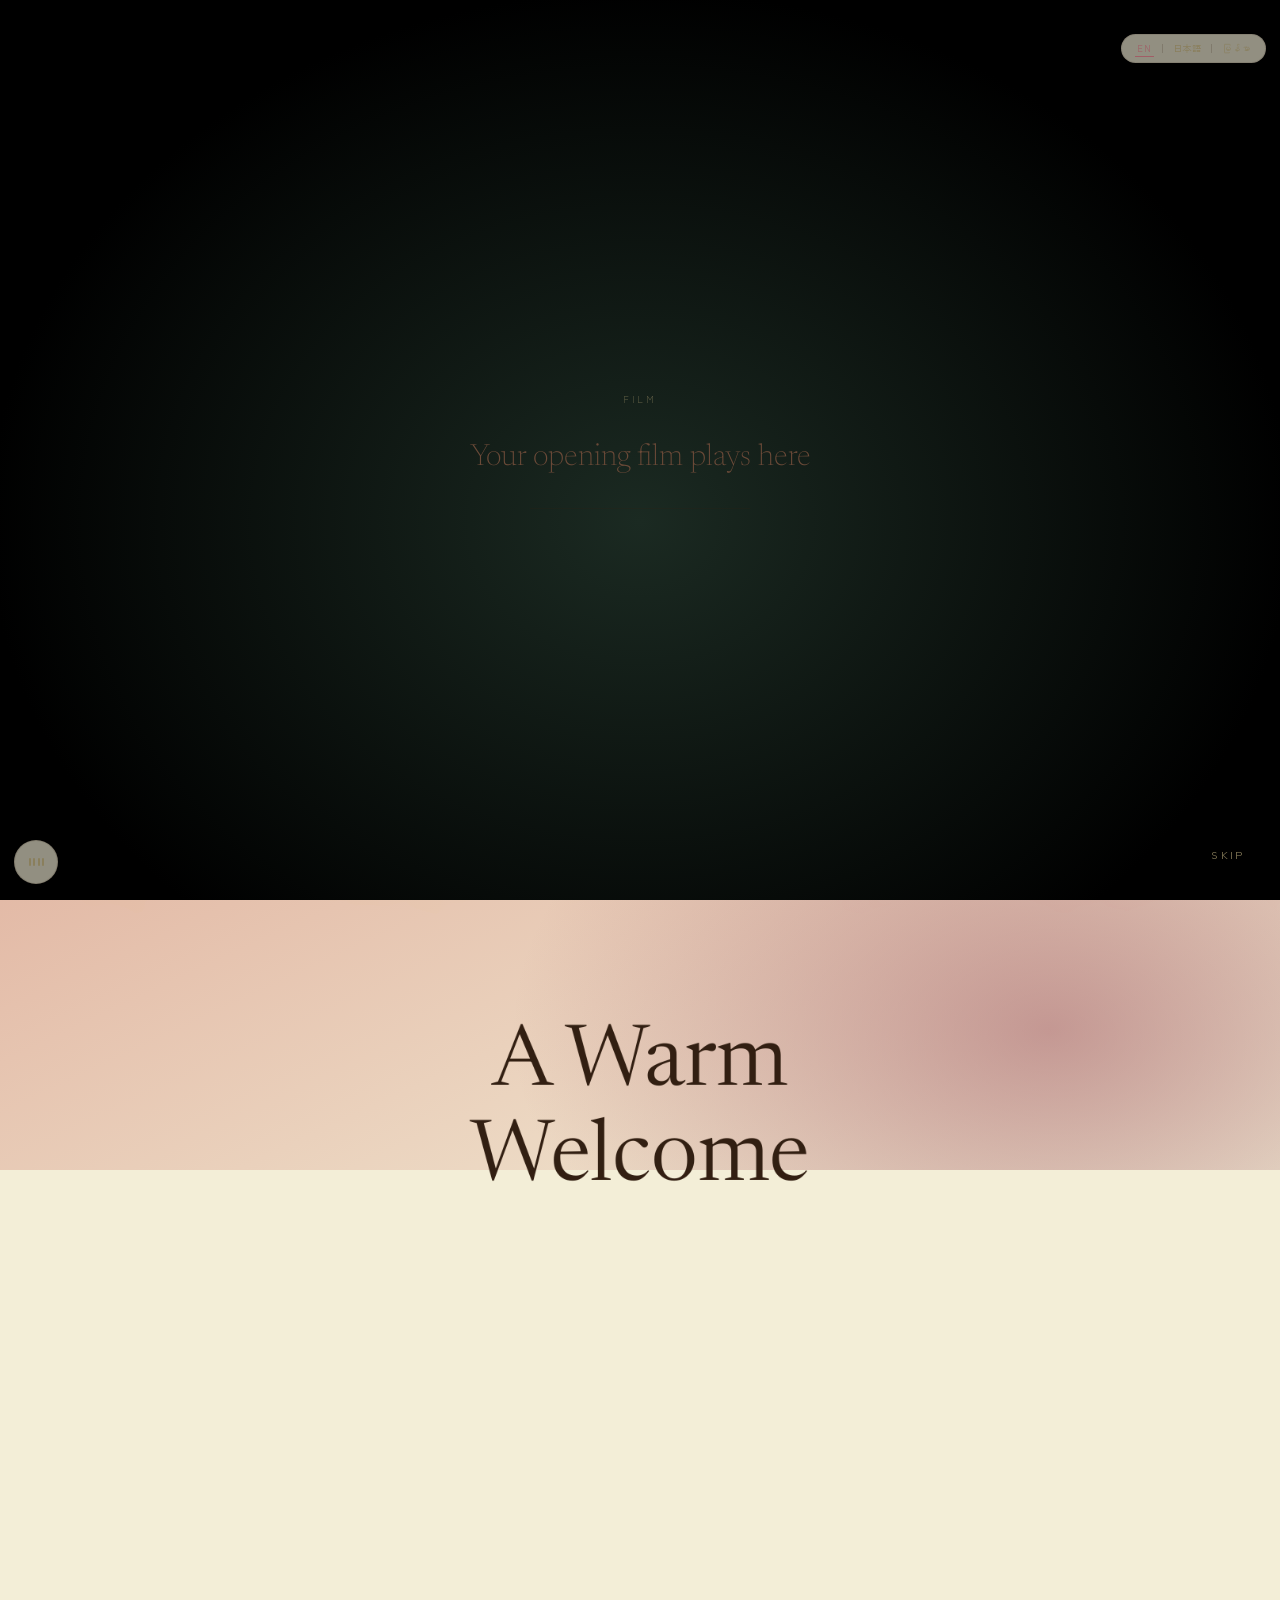
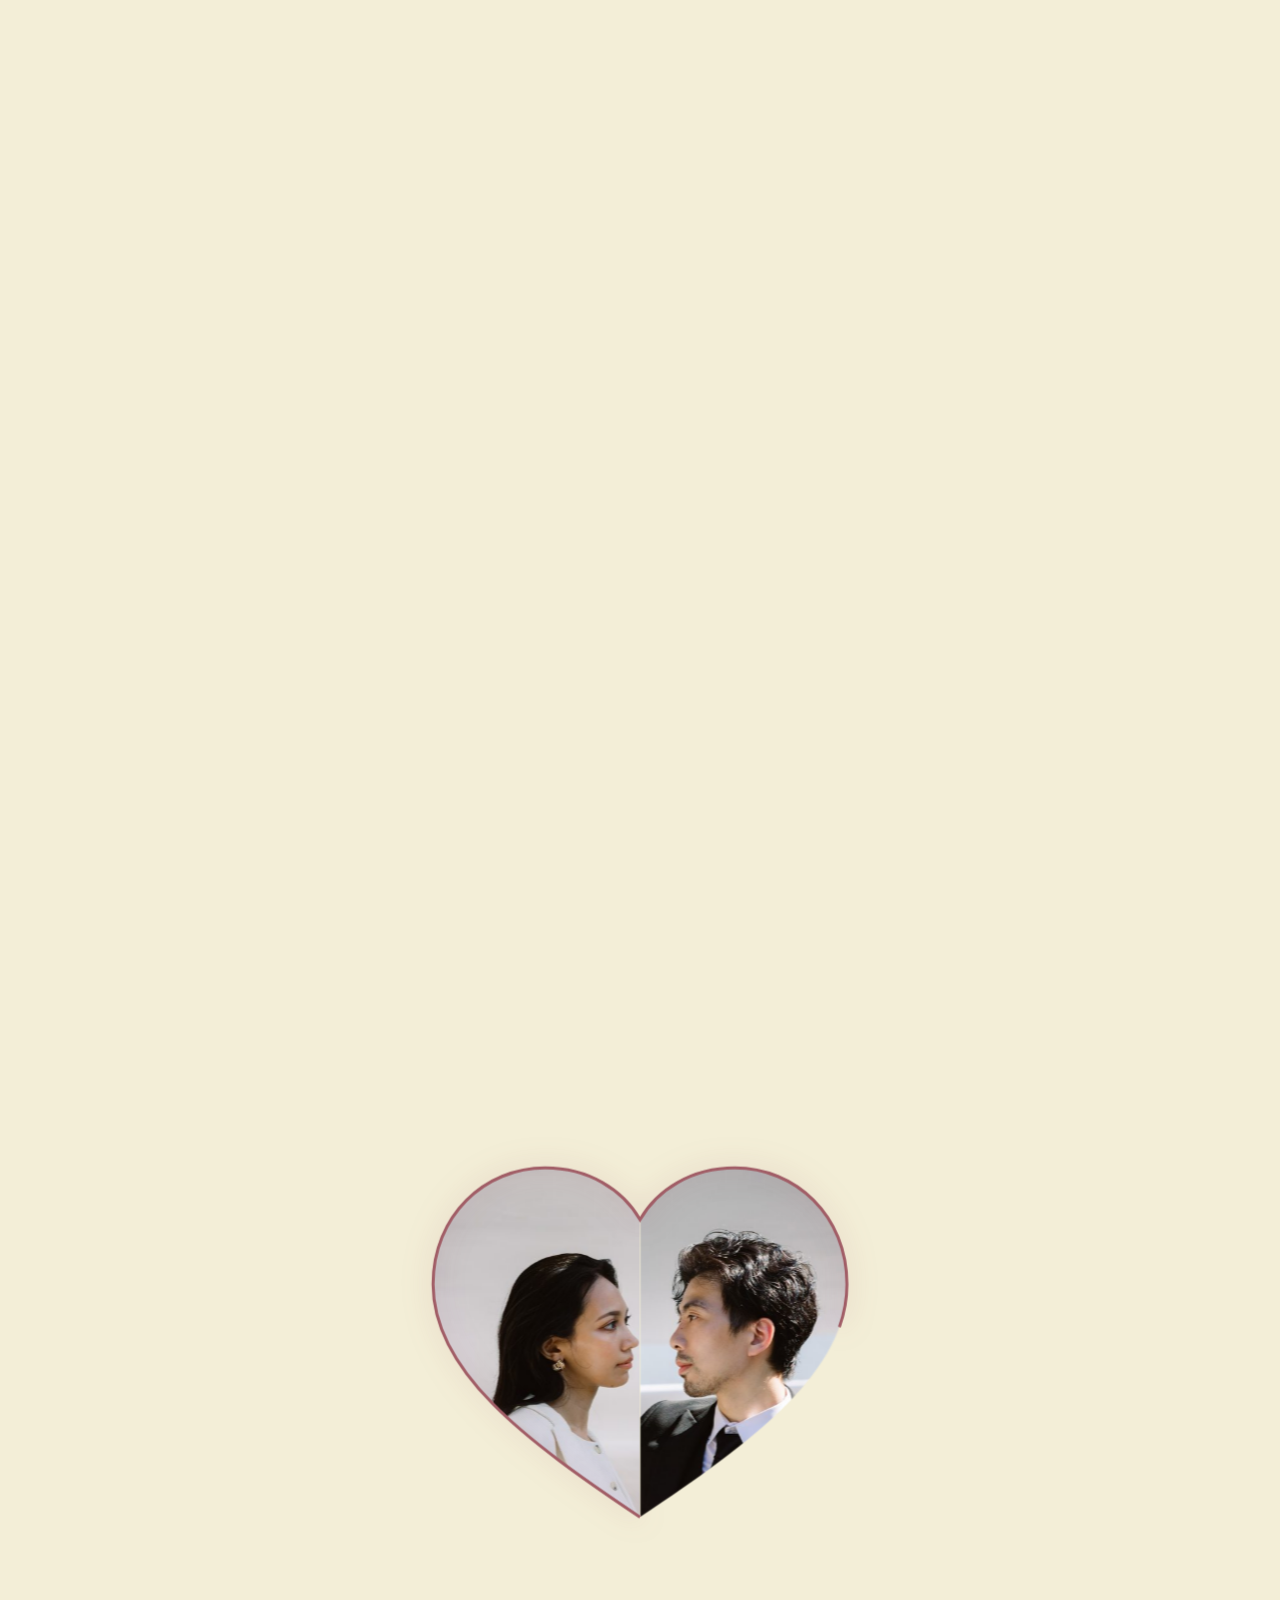
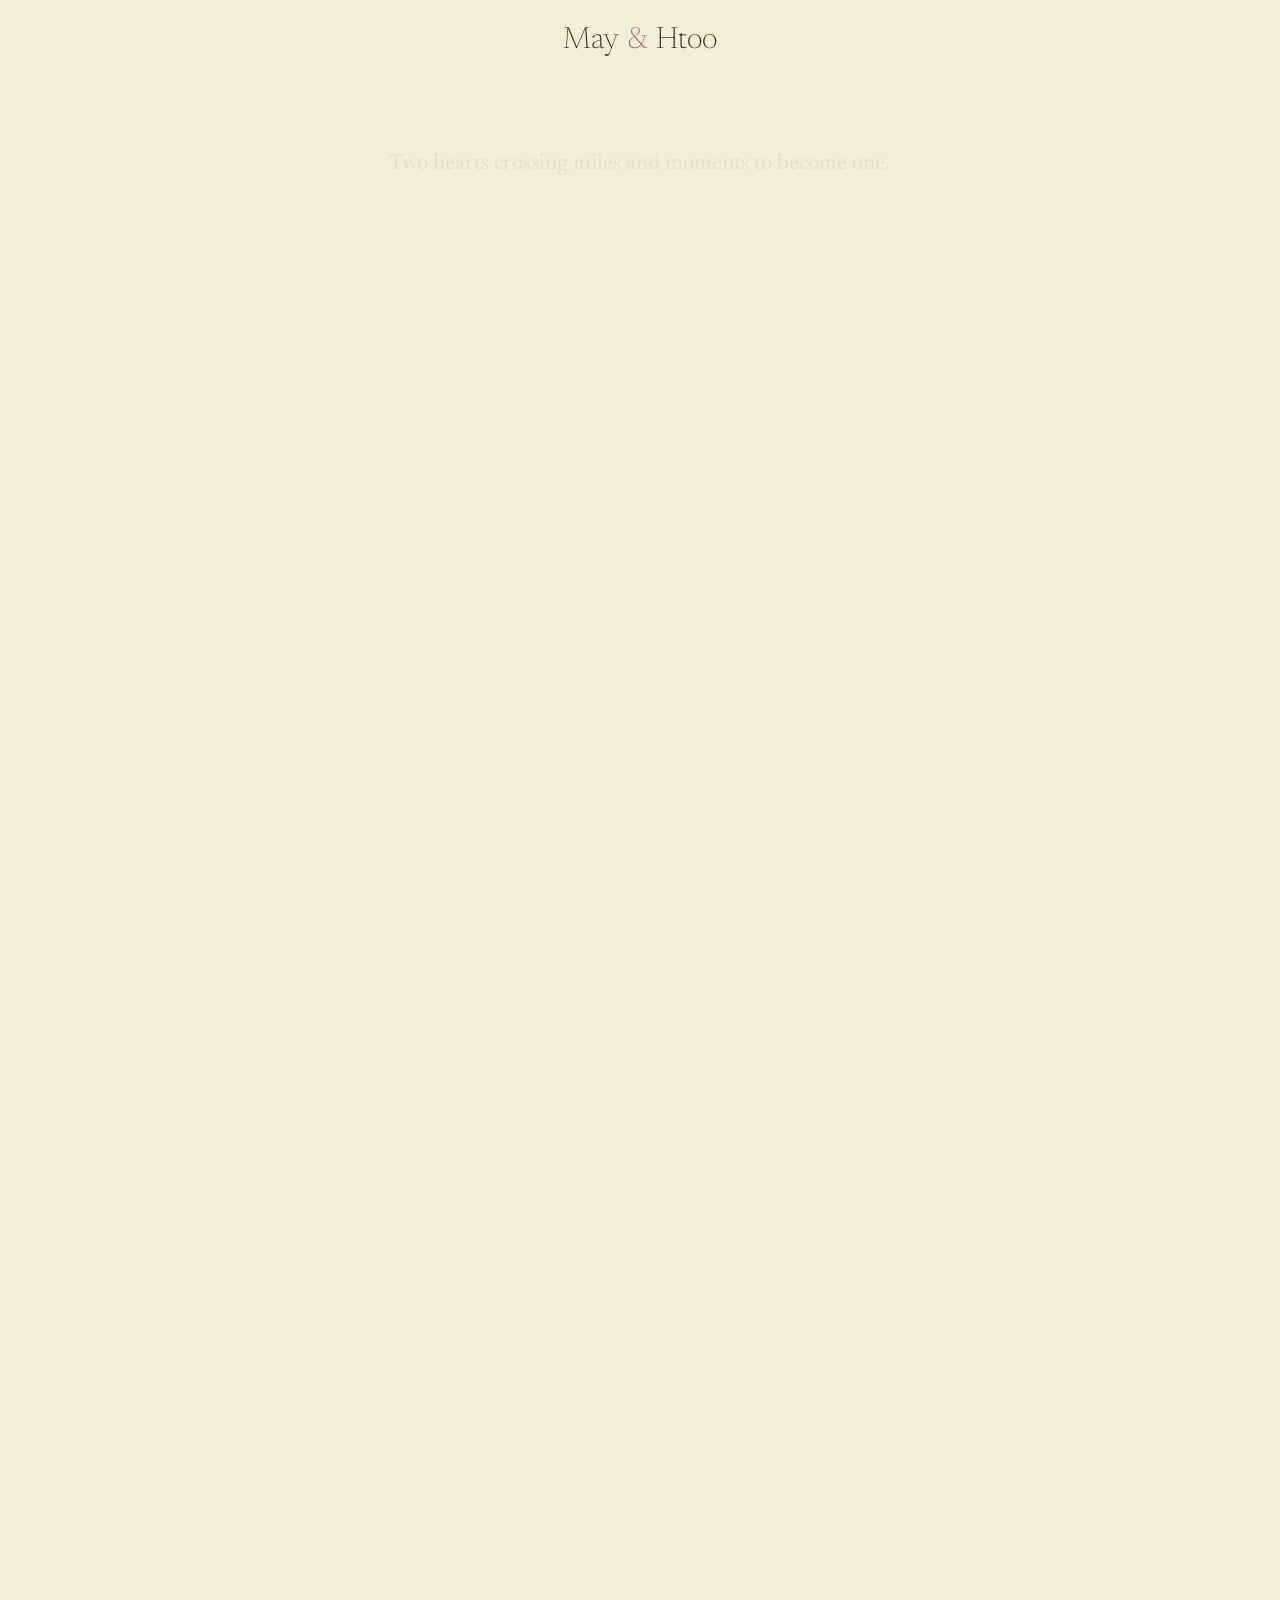
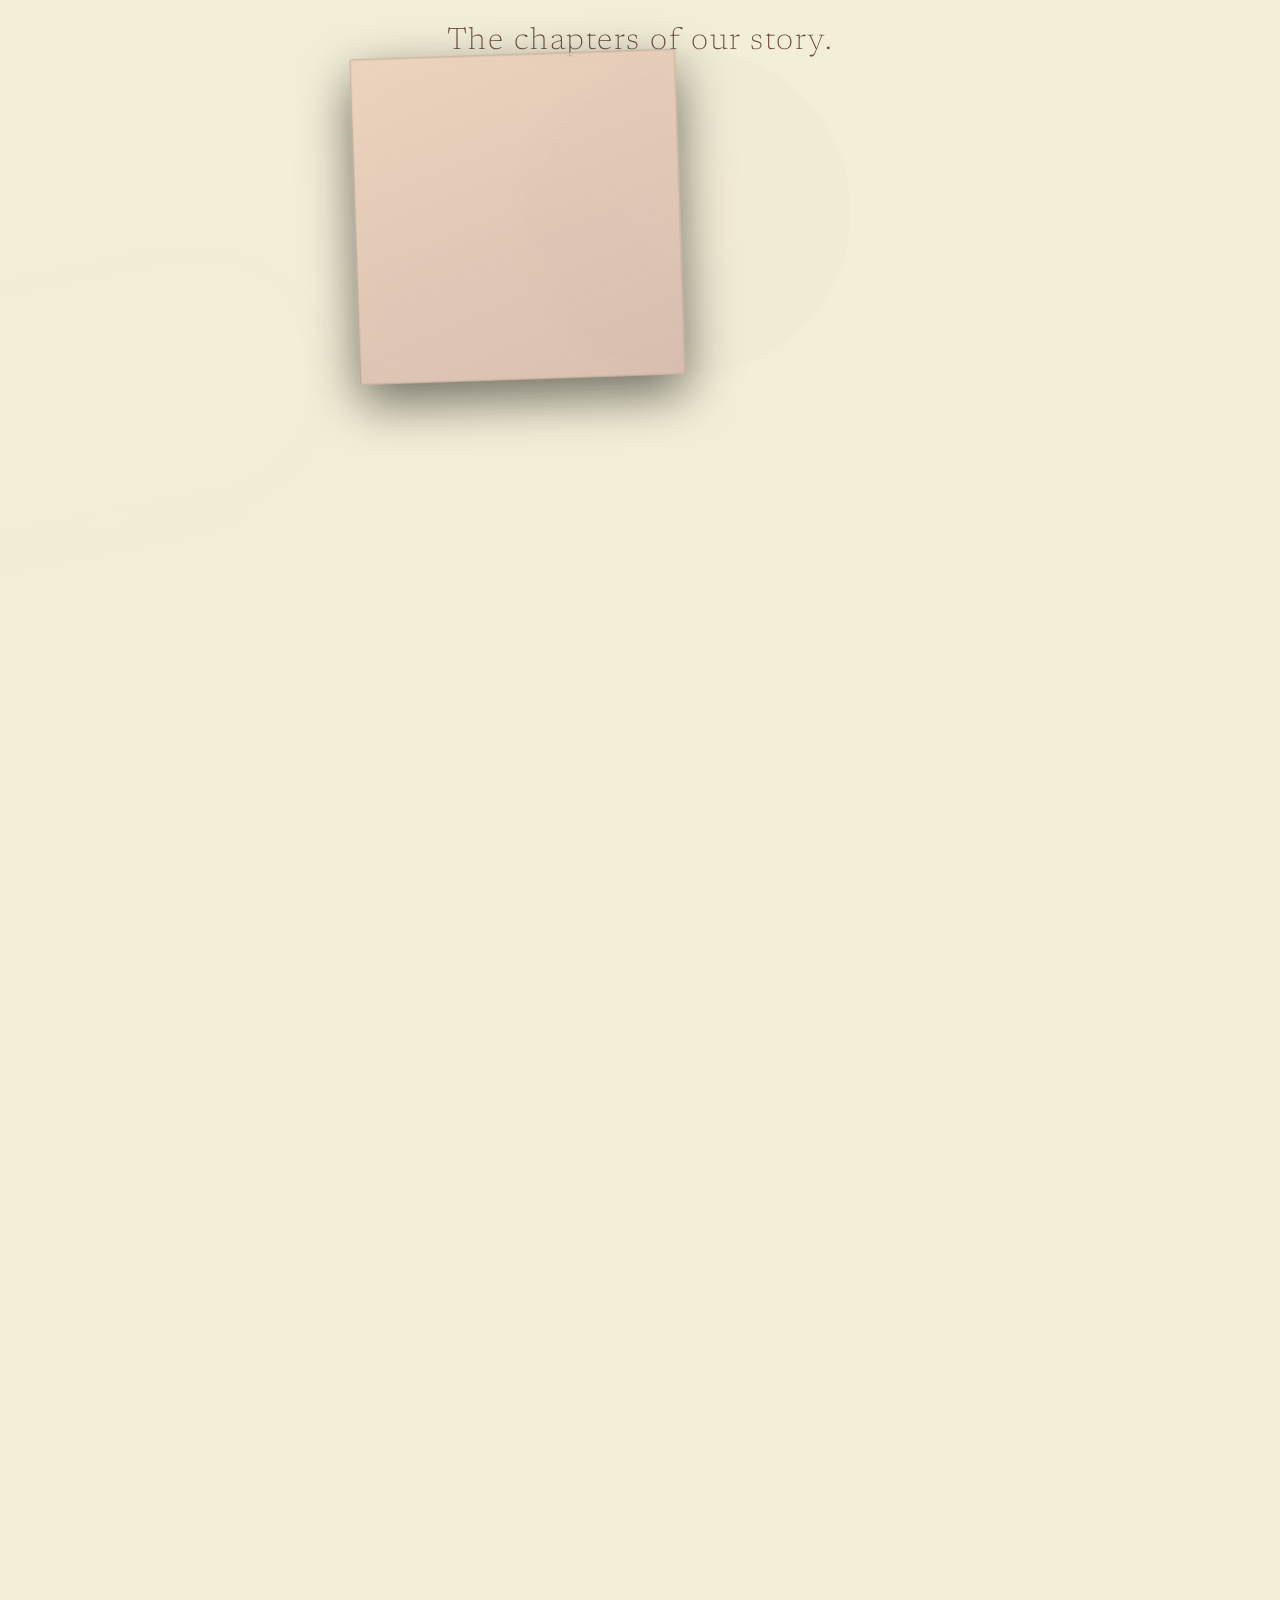
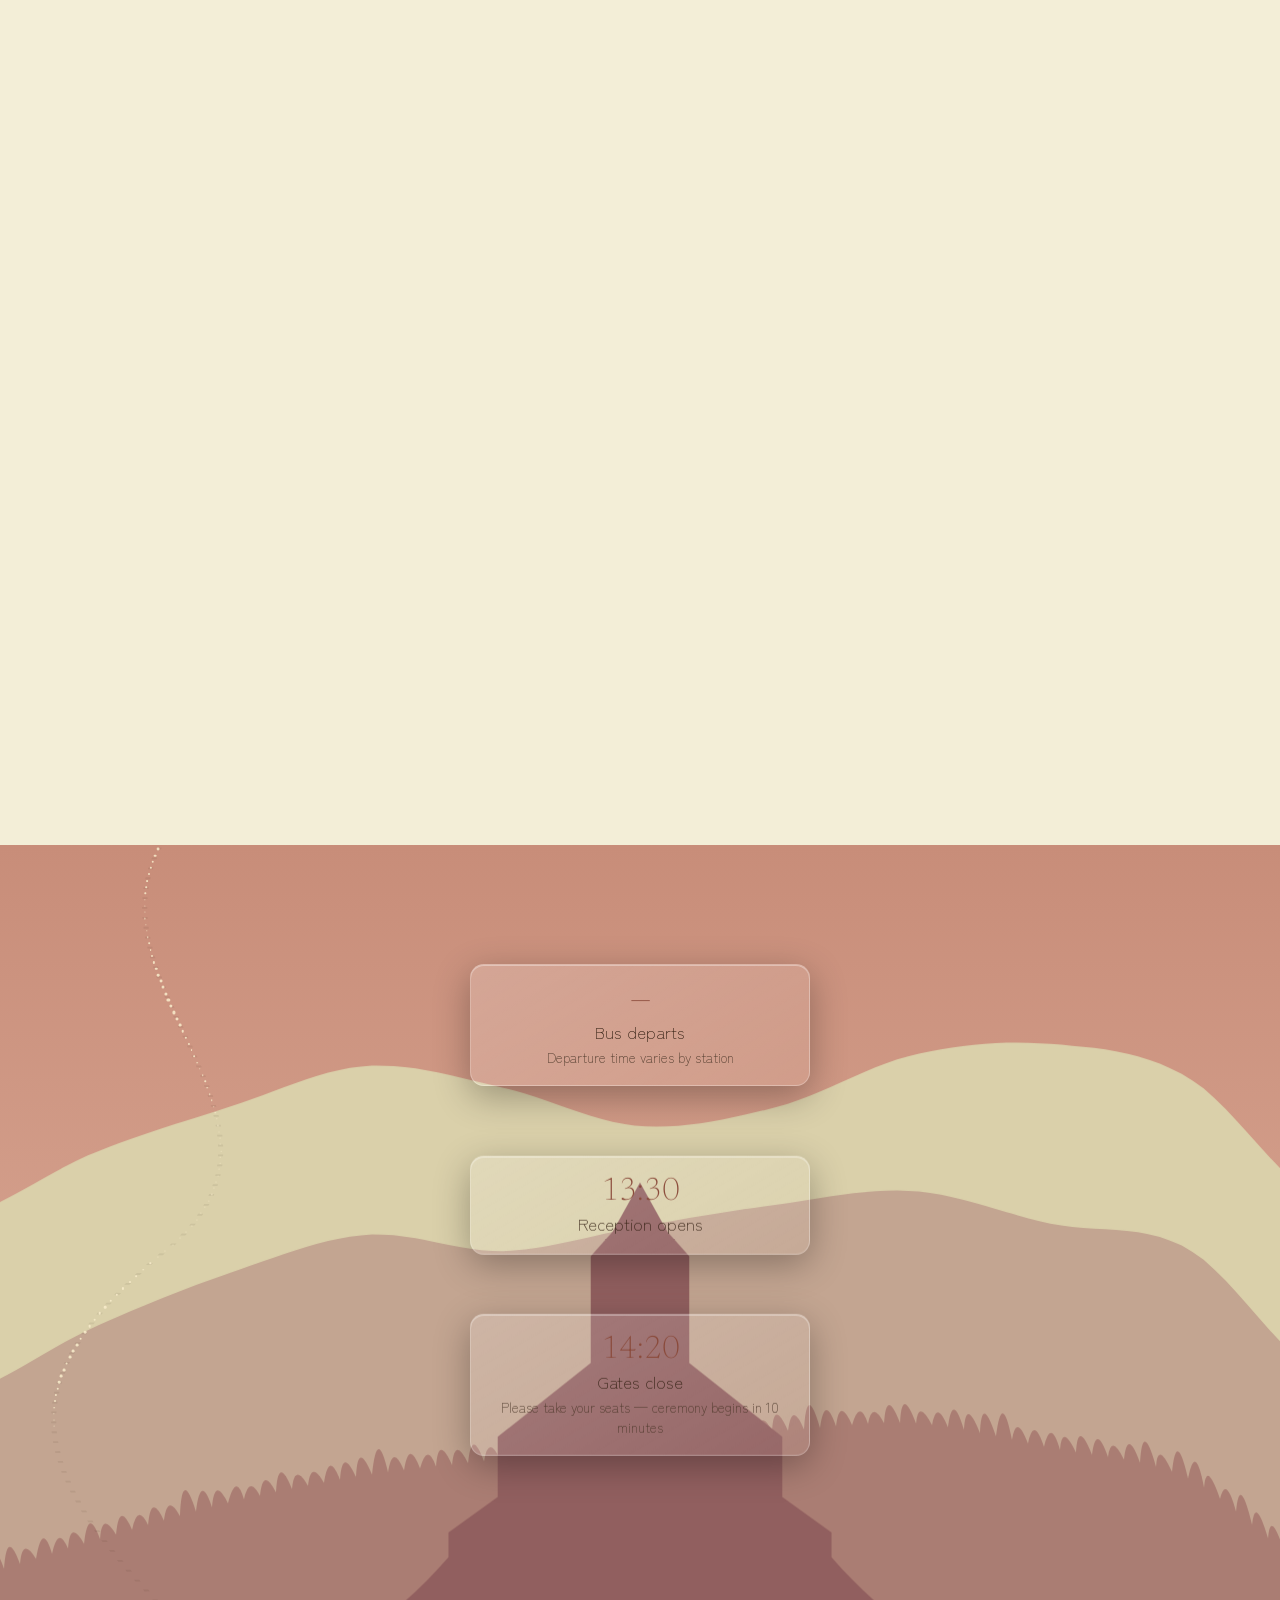
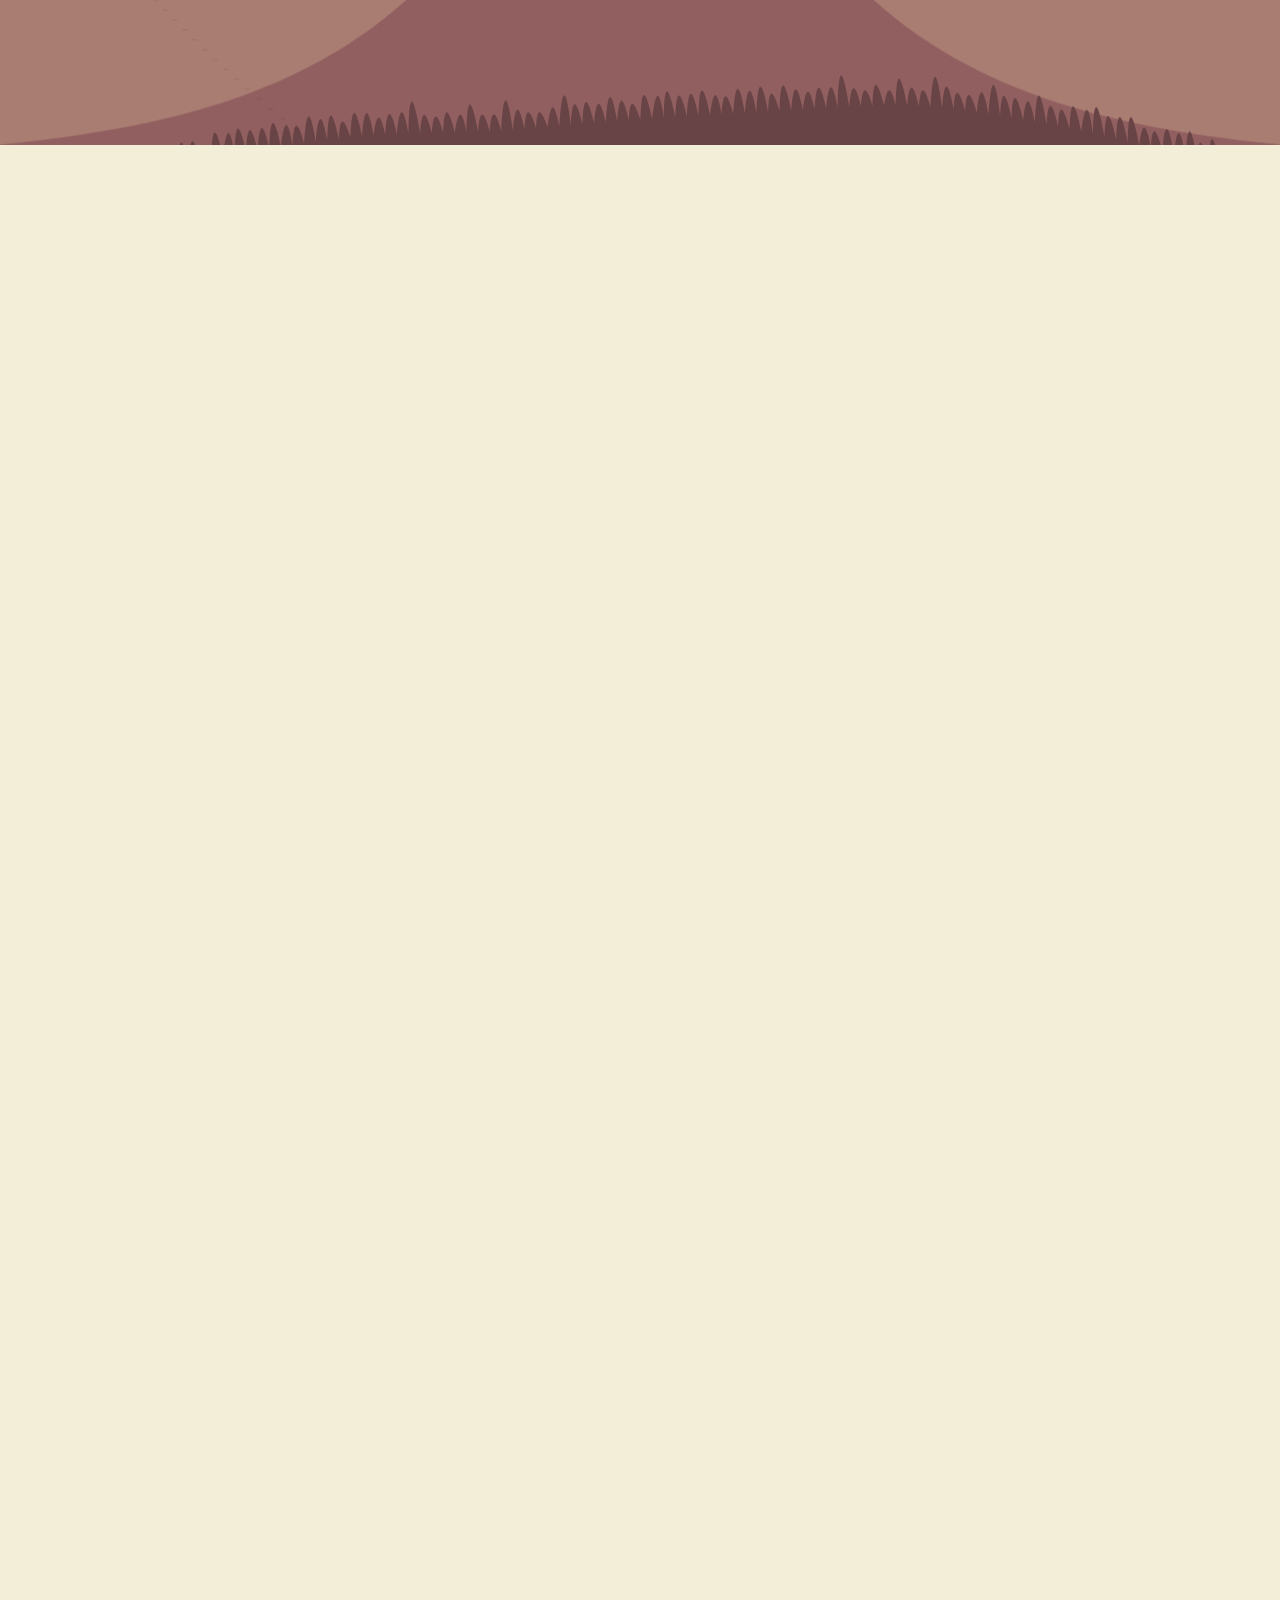
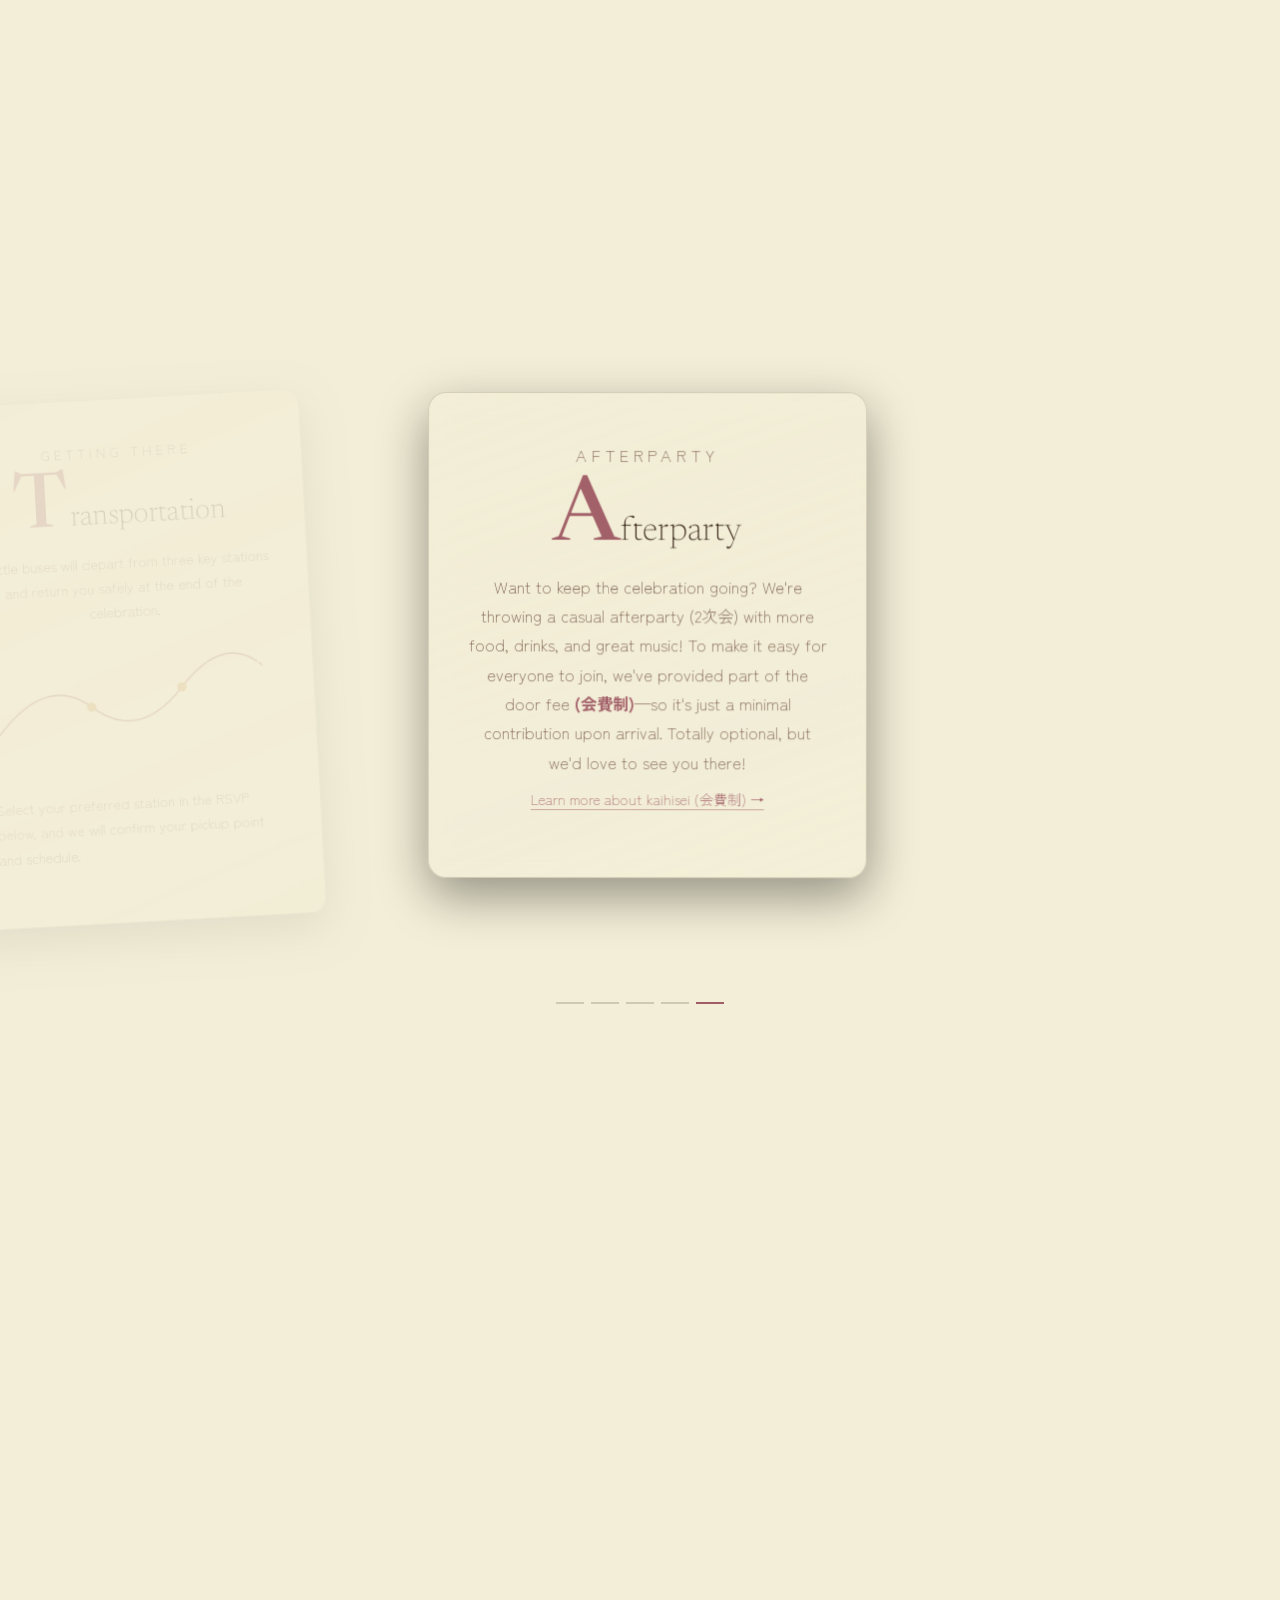
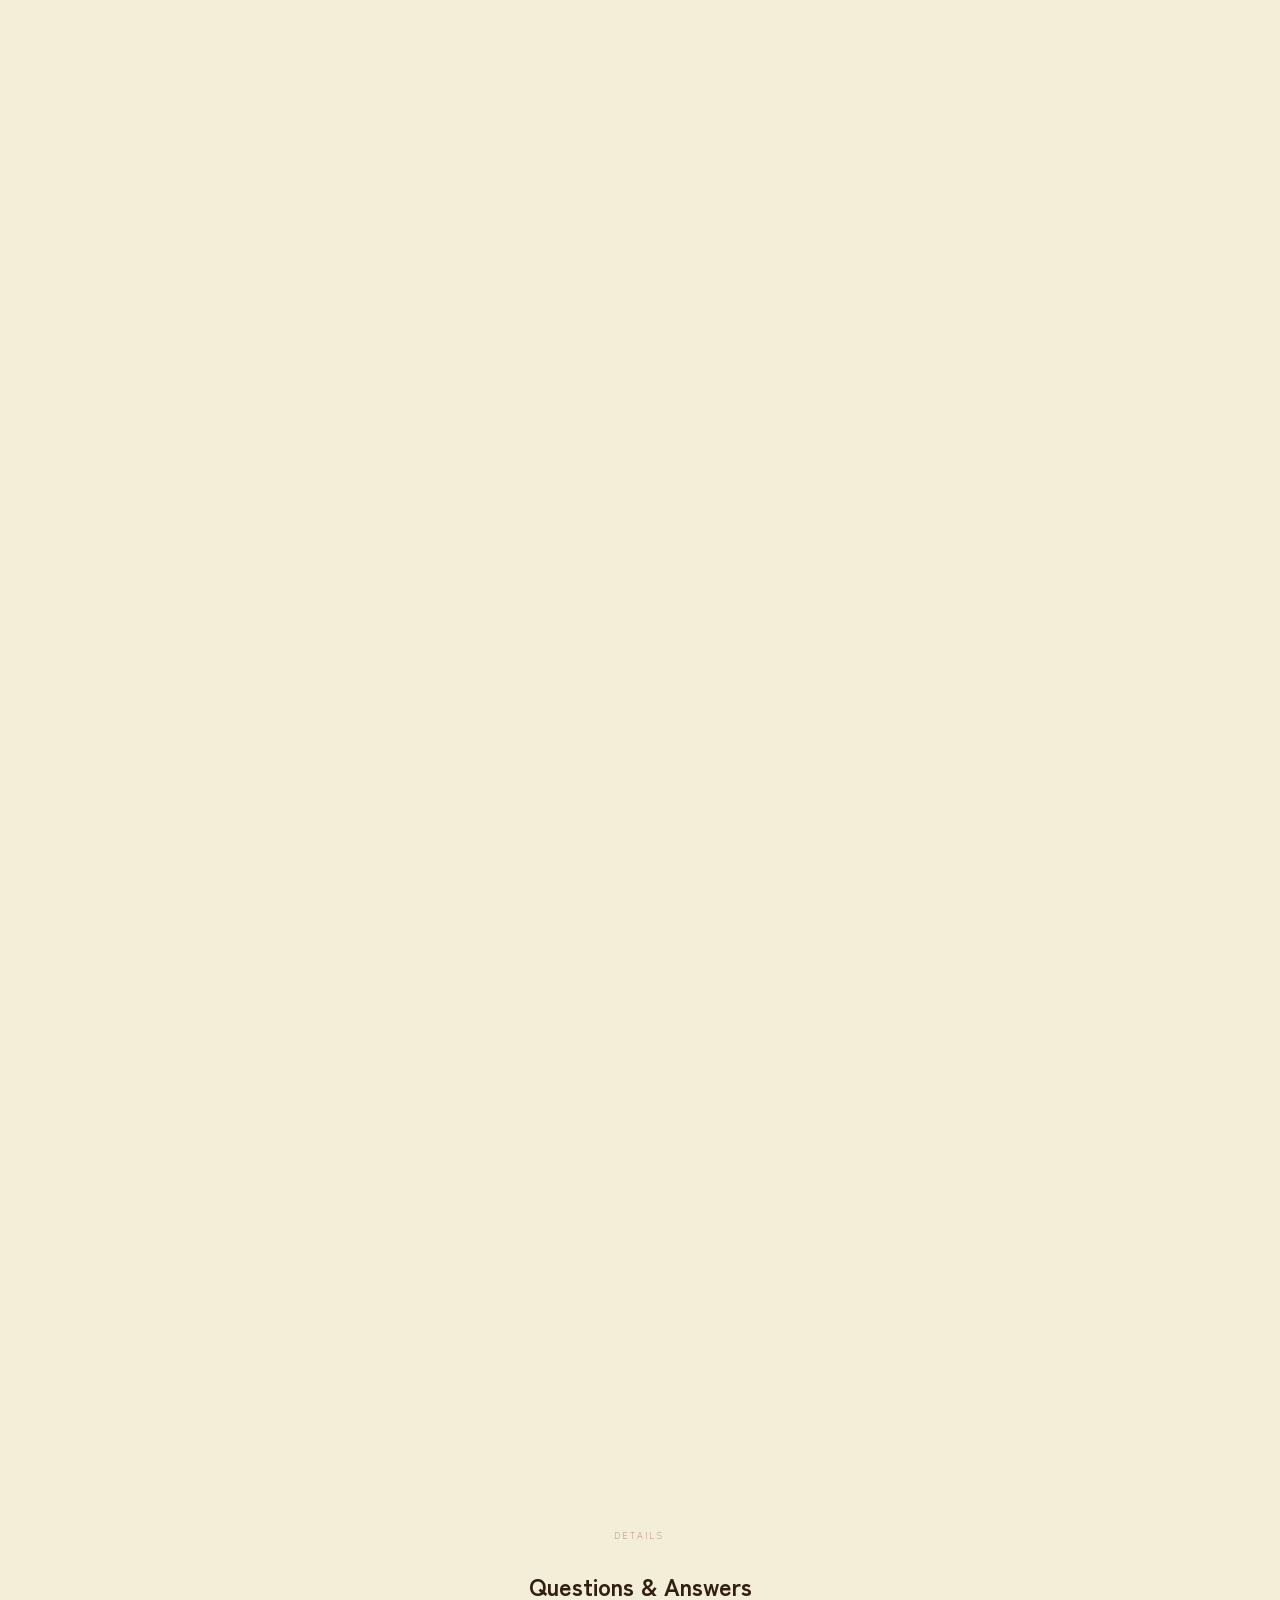
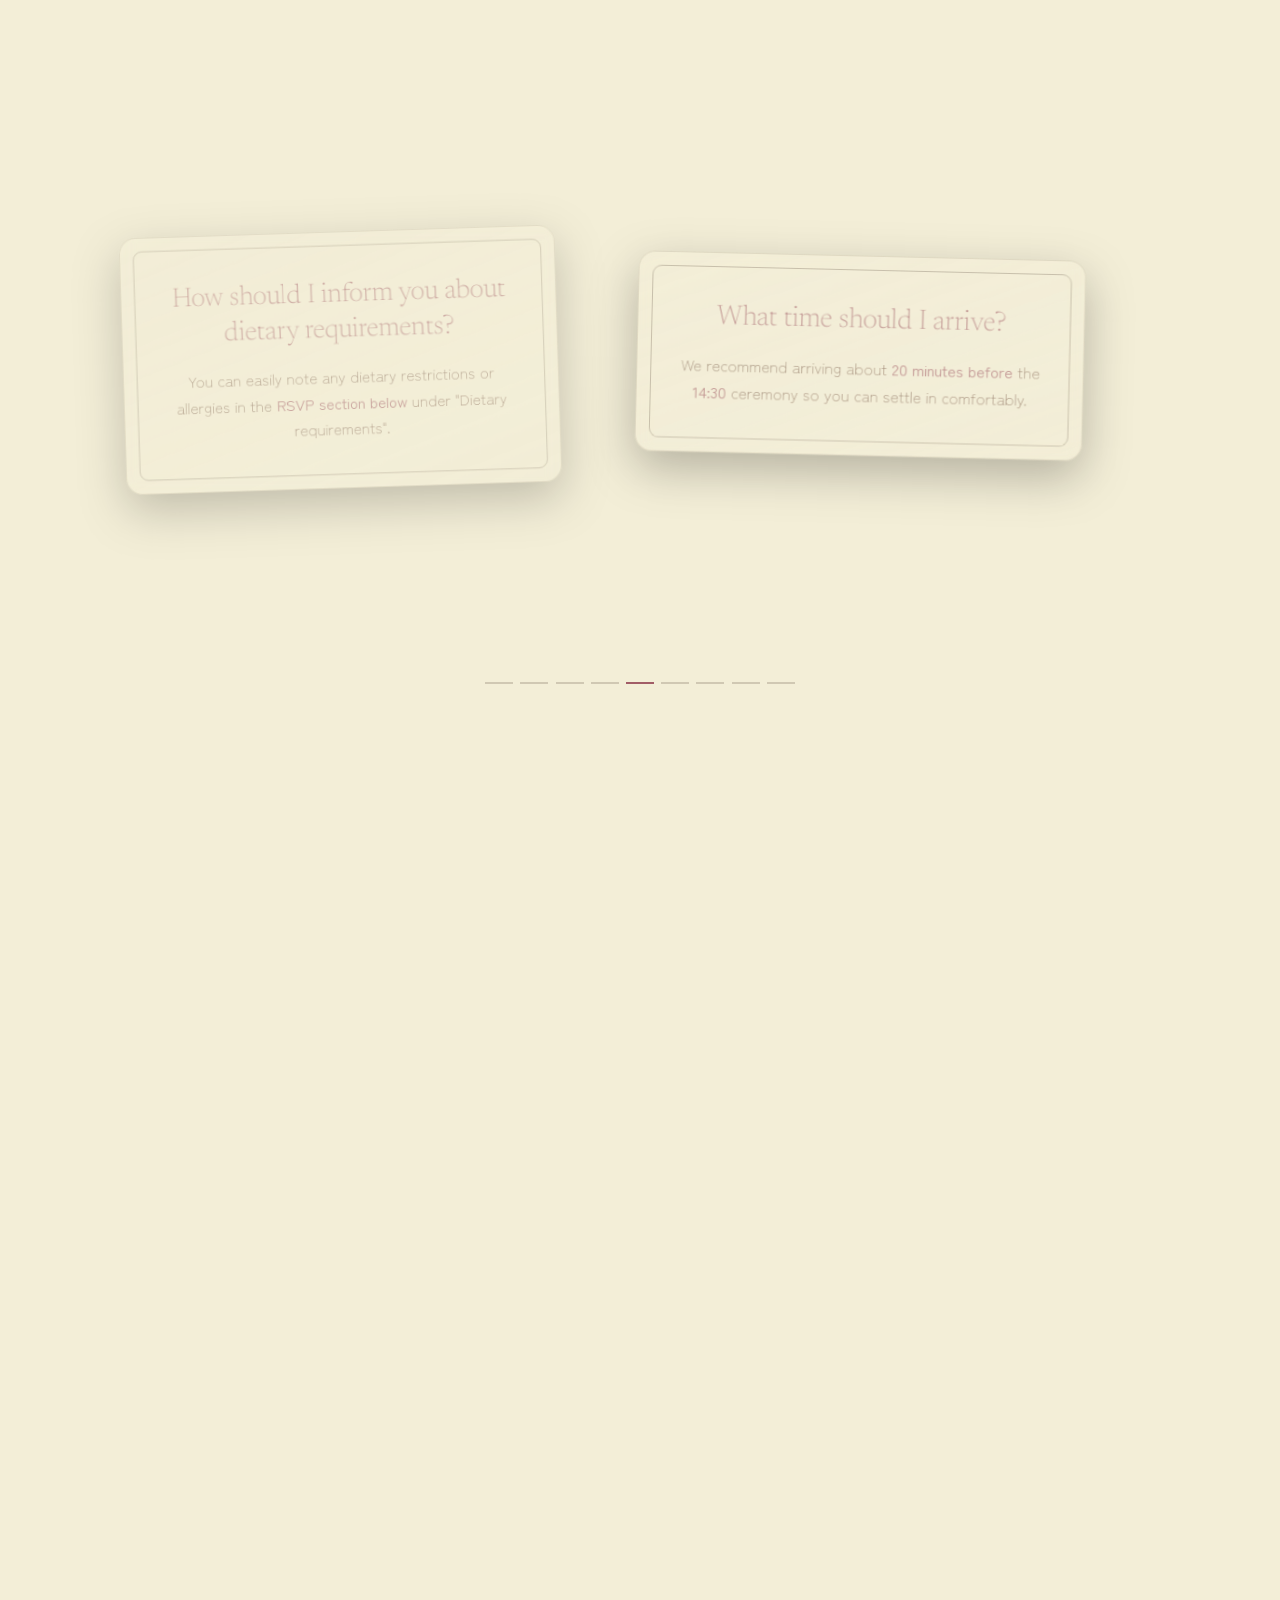
==== commit 5ed7affd: "Swap in the garden-party palette (60:30:10) from the Pinterest moodboard Remapped every color token " ====
--- a/index.html
+++ b/index.html
@@ -18,9 +18,9 @@
 <link rel="preconnect" href="https://fonts.gstatic.com" crossorigin>
 <link href="https://fonts.googleapis.com/css2?family=Newsreader:opsz,wght@6..72,200..500&family=Noto+Sans+Myanmar:wght@400;500;600;700&family=Zen+Kaku+Gothic+New:wght@300;400&family=Shippori+Mincho:wght@400;500&family=Alex+Brush&display=swap" rel="stylesheet">
 <style>
-:root{--ink:#FBF1E6;--ink-2:#F4E2D3;--bone:#4A3540;--greige:#8A5F67;--stone:#8D6E77;
-  --gold:#D9A24B;--dim:#6B4F58;--line:rgba(74,53,64,.14);
-  --sky-lavender:#C9C2DA;--sky-peach:#F3C990;--cloud-pink:#E3AFA0;--cloud-deep:#B98B93;
+:root{--ink:#F3EED7;--ink-2:#E1B4A1;--bone:#321F12;--greige:#6B4A38;--stone:#8A7F5C;
+  --gold:#A15D66;--dim:#4A3628;--line:rgba(50,31,18,.14);
+  --sky-lavender:#DFD6A4;--sky-peach:#E1B4A1;--cloud-pink:#C98B7A;--cloud-deep:#8A5D45;
   --serif:"Newsreader",Georgia,serif;--sans:"Zen Kaku Gothic New",system-ui,sans-serif;
   --pad:clamp(1.25rem,6vw,3rem);--ease:cubic-bezier(.16,.84,.34,1)}
 html[lang="ja"]{--serif:"Shippori Mincho","Newsreader",serif}
@@ -34,41 +34,41 @@
 #bgphoto{position:fixed;left:0;right:0;top:-15%;height:130%;pointer-events:none;z-index:-1;background-size:cover;background-position:center;will-change:transform;
   background-image:
     url("assets/photos/bg-sky-mobile.jpg"),
-    radial-gradient(ellipse 70% 50% at 82% 88%,rgba(243,201,144,.9),transparent 60%),
-    radial-gradient(ellipse 60% 45% at 15% 20%,rgba(201,194,218,.7),transparent 65%),
-    linear-gradient(155deg,#C9C2DA 0%,#DCC3C8 38%,#EFCBAE 68%,#F6D9A8 100%)}
+    radial-gradient(ellipse 70% 50% at 82% 88%,rgba(161,93,102,.55),transparent 60%),
+    radial-gradient(ellipse 60% 45% at 15% 20%,rgba(223,214,164,.55),transparent 65%),
+    linear-gradient(155deg,#DFD6A4 0%,#E1B4A1 45%,#F3EED7 100%)}
 @media (min-width:768px){#bgphoto{background-image:
     url("assets/photos/bg-sky-desktop.jpg"),
-    radial-gradient(ellipse 70% 50% at 82% 88%,rgba(243,201,144,.9),transparent 60%),
-    radial-gradient(ellipse 60% 45% at 15% 20%,rgba(201,194,218,.7),transparent 65%),
-    linear-gradient(155deg,#C9C2DA 0%,#DCC3C8 38%,#EFCBAE 68%,#F6D9A8 100%)}}
+    radial-gradient(ellipse 70% 50% at 82% 88%,rgba(161,93,102,.55),transparent 60%),
+    radial-gradient(ellipse 60% 45% at 15% 20%,rgba(223,214,164,.55),transparent 65%),
+    linear-gradient(155deg,#DFD6A4 0%,#E1B4A1 45%,#F3EED7 100%)}}
 #paintwash{position:fixed;inset:0;pointer-events:none;z-index:118;mix-blend-mode:soft-light;opacity:.5;
   filter:url(#wc-edge);
   background:
-    radial-gradient(ellipse 60% 42% at 12% 14%,rgba(243,201,144,.42),transparent 62%),
-    radial-gradient(ellipse 56% 46% at 90% 8%,rgba(201,194,218,.34),transparent 64%),
-    radial-gradient(ellipse 52% 58% at 22% 92%,rgba(227,175,160,.32),transparent 62%),
-    radial-gradient(ellipse 64% 52% at 96% 86%,rgba(217,162,75,.3),transparent 64%),
-    radial-gradient(ellipse 70% 70% at 50% 48%,rgba(217,162,75,.1),transparent 68%),
-    linear-gradient(155deg,rgba(251,241,230,.35),transparent 55%)}
+    radial-gradient(ellipse 60% 42% at 12% 14%,rgba(225,180,161,.42),transparent 62%),
+    radial-gradient(ellipse 56% 46% at 90% 8%,rgba(223,214,164,.34),transparent 64%),
+    radial-gradient(ellipse 52% 58% at 22% 92%,rgba(128,130,73,.22),transparent 62%),
+    radial-gradient(ellipse 64% 52% at 96% 86%,rgba(161,93,102,.3),transparent 64%),
+    radial-gradient(ellipse 70% 70% at 50% 48%,rgba(161,93,102,.1),transparent 68%),
+    linear-gradient(155deg,rgba(243,238,215,.35),transparent 55%)}
 #vig{position:fixed;inset:0;pointer-events:none;z-index:119;
   background:radial-gradient(ellipse at 50% 45%,transparent 55%,rgba(0,0,0,.3) 100%)}
 .flag{position:fixed;z-index:200;top:0;left:0;right:0;padding:.4rem 1rem;font-size:.55rem;
   letter-spacing:.2em;text-transform:uppercase;color:var(--bone);background:var(--gold);text-align:center}
 #prog{position:fixed;top:0;left:0;height:2px;width:0;background:var(--gold);z-index:201}
 #lang{position:fixed;z-index:190;top:2.1rem;right:.9rem;display:flex;align-items:center;
-  padding:.15rem .3rem;border-radius:999px;background:rgba(251,241,230,.6);
-  backdrop-filter:blur(10px);-webkit-backdrop-filter:blur(10px);border:1px solid rgba(74,53,64,.12)}
+  padding:.15rem .3rem;border-radius:999px;background:rgba(243,238,215,.6);
+  backdrop-filter:blur(10px);-webkit-backdrop-filter:blur(10px);border:1px solid rgba(50,31,18,.12)}
 .lang-b{background:none;border:0;cursor:pointer;font-family:var(--sans);padding:.42rem .6rem;
   color:var(--stone);font-size:.58rem;letter-spacing:.16em;text-transform:uppercase;
   position:relative;transition:color .35s ease;line-height:1}
 .lang-b[lang="ja"], .lang-b[lang="my"]{letter-spacing:.06em;text-transform:none}
 .lang-b.on{color:var(--gold)}
 .lang-b.on::after{content:"";position:absolute;left:.5rem;right:.5rem;bottom:.16rem;height:1px;background:var(--gold)}
-.lang-sep{width:1px;height:9px;background:rgba(74,53,64,.18)}
+.lang-sep{width:1px;height:9px;background:rgba(50,31,18,.18)}
 #music{position:fixed;z-index:190;left:.9rem;bottom:max(1rem,env(safe-area-inset-bottom));
-  width:44px;height:44px;border-radius:50%;border:1px solid rgba(74,53,64,.16);
-  background:rgba(251,241,230,.6);backdrop-filter:blur(10px);-webkit-backdrop-filter:blur(10px);
+  width:44px;height:44px;border-radius:50%;border:1px solid rgba(50,31,18,.16);
+  background:rgba(243,238,215,.6);backdrop-filter:blur(10px);-webkit-backdrop-filter:blur(10px);
   cursor:pointer;display:flex;align-items:center;justify-content:center;gap:2.5px;transition:border-color .35s ease}
 #music:hover{border-color:var(--gold)}
 #music i{display:block;width:2px;background:var(--stone);border-radius:1px;height:8px;transition:background .35s ease}
@@ -97,7 +97,7 @@
 #vidph p{margin:0}
 #vidph .ph-label{font-size:.6rem;letter-spacing:.3em;text-transform:uppercase;color:var(--stone)}
 #vidph .ph-title{font-family:var(--serif);font-weight:200;font-size:clamp(1.2rem,5.5vw,1.9rem);color:var(--greige)}
-.bar{width:min(56vw,220px);height:1px;background:rgba(74,53,64,.2);overflow:hidden}
+.bar{width:min(56vw,220px);height:1px;background:rgba(50,31,18,.2);overflow:hidden}
 .bar i{display:block;height:100%;width:0;background:var(--gold)}
 #skip{position:absolute;bottom:max(1.6rem,env(safe-area-inset-bottom));right:1.4rem;background:none;
   border:0;cursor:pointer;color:var(--stone);font-family:var(--sans);font-size:.68rem;
@@ -132,7 +132,7 @@
   display:flex;flex-direction:column;align-items:center;justify-content:center}
 .cd-ring{position:absolute;inset:0;transform:rotate(-90deg)}
 .cd-ring circle{fill:none;stroke-width:1.4}
-.cd-ring .bg{stroke:rgba(74,53,64,.13)}
+.cd-ring .bg{stroke:rgba(50,31,18,.13)}
 .cd-ring .fg{stroke:var(--gold);stroke-linecap:round;transition:stroke-dashoffset .9s var(--ease)}
 .roll{display:flex;height:1.72em;overflow:hidden;font-family:var(--serif);font-weight:200;
   font-size:clamp(1.3rem,5.6vw,1.9rem);line-height:1.72}
@@ -176,10 +176,10 @@
 .heart-stage{position:relative;width:min(80vw,440px);aspect-ratio:200/180}
 .heart-stage svg{width:100%;height:100%;overflow:visible}
 .hg{will-change:transform}
-.hi{font-family:var(--serif);font-weight:200;font-size:44px;fill:rgba(74,53,64,.55)}
+.hi{font-family:var(--serif);font-weight:200;font-size:44px;fill:rgba(50,31,18,.55)}
 #hOutline{fill:none;stroke:var(--gold);stroke-width:1.4;
   stroke-dasharray:var(--hlen,600);stroke-dashoffset:var(--hlen,600);
-  filter:drop-shadow(0 0 6px rgba(217,162,75,.5))}
+  filter:drop-shadow(0 0 6px rgba(161,93,102,.5))}
 .heart-names{display:flex;align-items:baseline;justify-content:center;gap:.5rem;
   font-family:var(--serif);font-weight:200;font-size:clamp(1.2rem,5.4vw,1.9rem);
   color:var(--bone);white-space:nowrap;}
@@ -206,32 +206,32 @@
 .rec.playing .rec-vinyl{animation:spinVinyl 2.6s linear infinite}
 @keyframes spinVinyl{from{transform:translateY(-50%) rotate(0deg)}to{transform:translateY(-50%) rotate(360deg)}}
 .rec-cover{cursor:pointer;position:relative;width:var(--rs);height:var(--rs);border-radius:2px;
-  background:linear-gradient(140deg,#243A2C,#16241C);border:1px solid rgba(74,53,64,.13);
+  background:linear-gradient(140deg,#243A2C,#16241C);border:1px solid rgba(50,31,18,.13);
   display:flex;align-items:center;justify-content:center;box-shadow:0 16px 44px rgba(0,0,0,.55);
   overflow:hidden;transition:box-shadow .4s ease}
-.rec.playing .rec-cover{box-shadow:0 16px 44px rgba(0,0,0,.55),0 0 0 2px var(--gold),0 0 26px rgba(217,162,75,.45)}
+.rec.playing .rec-cover{box-shadow:0 16px 44px rgba(0,0,0,.55),0 0 0 2px var(--gold),0 0 26px rgba(161,93,102,.45)}
 .rec-cover img{width:100%;height:100%;object-fit:cover;display:block}
 .rec-cover.no-photo img.real{display:none}
-.rec-cover.no-photo{background:linear-gradient(160deg,rgba(243,201,144,.45),rgba(227,175,160,.38));
+.rec-cover.no-photo{background:linear-gradient(160deg,rgba(225,180,161,.45),rgba(161,93,102,.32));
   backdrop-filter:blur(12px) saturate(1.15);-webkit-backdrop-filter:blur(12px) saturate(1.15);
-  border:1px solid rgba(74,53,64,.18)}
+  border:1px solid rgba(50,31,18,.18)}
 .rc-mono{position:absolute;left:50%;top:46%;transform:translate(-50%,-50%);width:34%!important;height:auto!important;
   opacity:.28;z-index:2;object-fit:contain!important;filter:drop-shadow(0 4px 16px rgba(0,0,0,.5))}
 .rc-soon{position:absolute;left:0;right:0;bottom:14%;text-align:center;font-size:.56rem;z-index:2;
-  letter-spacing:.24em;text-transform:uppercase;color:rgba(74,53,64,.5);}
+  letter-spacing:.24em;text-transform:uppercase;color:rgba(50,31,18,.5);}
 .soon-fx{position:fixed;left:50%;top:50%;width:0;height:0;pointer-events:none;z-index:45}
 .soon-fx .glow{position:absolute;left:0;top:0;width:64vmin;height:64vmin;border-radius:50%;
   transform:translate(-50%,-50%) scale(var(--soon-s,.24));
-  background:radial-gradient(circle,rgba(217,162,75,.4),rgba(217,162,75,0) 65%);
+  background:radial-gradient(circle,rgba(161,93,102,.4),rgba(161,93,102,0) 65%);
   opacity:var(--soon-o,.55)}
 .soon-fx .txt{position:absolute;left:0;top:0;transform:translate(-50%,-50%) scale(var(--soon-s,.24));
   transform-origin:center;font-family:"Alex Brush",cursive;font-weight:400;color:#fff;white-space:nowrap;
   font-size:clamp(2.6rem,15vw,7.5rem);line-height:1;
-  text-shadow:0 0 40px rgba(217,162,75,.6);
+  text-shadow:0 0 40px rgba(161,93,102,.6);
   opacity:var(--soon-o,.55)}
 .soon-fx .spark{position:absolute;left:0;top:0;color:var(--gold);font-size:1.3rem;
   transform:translate(calc(var(--sx,0) * var(--soon-s,.24)),calc(var(--sy,0) * var(--soon-s,.24))) scale(var(--soon-s,.24));
-  opacity:calc(var(--soon-o,.55) * .85);text-shadow:0 0 10px rgba(217,162,75,.7)}
+  opacity:calc(var(--soon-o,.55) * .85);text-shadow:0 0 10px rgba(161,93,102,.7)}
 .rec-cap{position:absolute;left:0;right:0;top:calc(var(--rs) + .7rem);text-align:center;
   font-size:.6rem;letter-spacing:.24em;text-transform:uppercase;color:var(--dim)}
 .rec-title{position:absolute;z-index:12;top:10dvh;left:0;right:0;text-align:center;padding:0 8vw}
@@ -252,11 +252,11 @@
 #jVenue{opacity:0;will-change:opacity}
 #jRail{position:absolute;inset:0;z-index:8;pointer-events:none}
 #jRail svg{width:100%;height:100%;display:block}
-#railGhost{fill:none;stroke:rgba(74,53,64,.07);stroke-width:.4;stroke-dasharray:2 9}
+#railGhost{fill:none;stroke:rgba(50,31,18,.07);stroke-width:.4;stroke-dasharray:2 9}
 #trail{position:absolute;inset:0;z-index:9;pointer-events:none}
 .tp{position:absolute;border-radius:50%;background:#F8ECCB;transform:translate(-50%,-50%);opacity:0}
 #star{position:absolute;z-index:10;width:8px;height:8px;border-radius:50%;background:#FFFBEE;
-  box-shadow:0 0 9px 3px rgba(255,242,206,.95),0 0 24px 9px rgba(217,162,75,.32);
+  box-shadow:0 0 9px 3px rgba(255,242,206,.95),0 0 24px 9px rgba(161,93,102,.32);
   transform:translate(-50%,-50%);will-change:transform,opacity;pointer-events:none;opacity:0}
 #fw{position:absolute;inset:0;z-index:11;pointer-events:none}
 .fwp{position:absolute;width:4px;height:4px;border-radius:50%;transform:translate(-50%,-50%);
@@ -280,7 +280,7 @@
   border:1px solid rgba(255,255,255,.26);
   box-shadow:0 10px 36px rgba(0,0,0,.3),inset 0 1px 0 rgba(255,255,255,.34)}
 .day-time{font-family:var(--serif);font-weight:200;font-size:clamp(1.5rem,6vw,2rem);
-  color:#8A5A28;line-height:1.1}
+  color:#8A4A3A;line-height:1.1}
 .day-what{font-size:clamp(.95rem,3.6vw,1.06rem);color:var(--bone);line-height:1.4}
 .day-what small{display:block;font-size:clamp(.78rem,2.9vw,.85rem);color:var(--dim);
   line-height:1.5;margin-top:.2rem}
@@ -294,9 +294,9 @@
 .card{position:absolute;left:50%;top:50%;width:min(84vw,440px);
   transform:translate(-50%,-50%);will-change:transform,opacity;
   padding:2.6rem 1.8rem 2.4rem;border-radius:18px;text-align:center;
-  background:linear-gradient(160deg,rgba(251,241,230,.55),rgba(251,241,230,.4));
+  background:linear-gradient(160deg,rgba(243,238,215,.55),rgba(243,238,215,.4));
   backdrop-filter:blur(9px);-webkit-backdrop-filter:blur(9px);
-  border:1px solid rgba(74,53,64,.16);box-shadow:0 18px 50px rgba(0,0,0,.4)}
+  border:1px solid rgba(50,31,18,.16);box-shadow:0 18px 50px rgba(0,0,0,.4)}
 @media (min-width:768px){.card{padding:3rem 2.4rem 2.8rem}}
 .card .eyebrow{margin-bottom:.8rem}
 .card h3{font-family:var(--serif);font-weight:200;font-size:clamp(1.7rem,7vw,2.3rem);
@@ -305,7 +305,7 @@
 .card p .hl{color:var(--gold);font-weight:600}
 .cards-dots{position:absolute;bottom:9dvh;left:0;right:0;display:flex;gap:.45rem;
   justify-content:center;z-index:30}
-.cd-dot{width:28px;height:2px;background:rgba(74,53,64,.18);transition:background .5s ease}
+.cd-dot{width:28px;height:2px;background:rgba(50,31,18,.18);transition:background .5s ease}
 .cd-dot.on{background:var(--gold)}
 
 /* ══════ FAQ ══════ */
@@ -316,10 +316,10 @@
 .faq-card{position:absolute;left:50%;top:54%;width:min(90vw,480px);
   transform:translate(-50%,-50%);will-change:transform,opacity;
   padding:2.6rem 2rem;border-radius:18px;text-align:center;
-  background:linear-gradient(160deg,rgba(251,241,230,.55),rgba(251,241,230,.4));
+  background:linear-gradient(160deg,rgba(243,238,215,.55),rgba(243,238,215,.4));
   backdrop-filter:blur(9px);-webkit-backdrop-filter:blur(9px);
-  border:1px solid rgba(74,53,64,.16);box-shadow:0 18px 50px rgba(0,0,0,.4)}
-.faq-card::before{content:"";position:absolute;inset:10px;border:1px solid rgba(74,53,64,.35);
+  border:1px solid rgba(50,31,18,.16);box-shadow:0 18px 50px rgba(0,0,0,.4)}
+.faq-card::before{content:"";position:absolute;inset:10px;border:1px solid rgba(50,31,18,.35);
   border-radius:10px;pointer-events:none}
 @media (min-width:768px){.faq-card{padding:3.1rem 2.7rem}.faq-card::before{inset:14px}}
 .faq-q{font-family:var(--serif);font-weight:200;font-size:clamp(1.4rem,6.2vw,1.85rem);
@@ -328,7 +328,7 @@
 .faq-a .hl{color:var(--gold);font-weight:400}
 .faq-dots{position:absolute;bottom:9dvh;left:0;right:0;display:flex;gap:.45rem;
   justify-content:center;z-index:30}
-.fq-dot{width:28px;height:2px;background:rgba(74,53,64,.18);transition:background .5s ease}
+.fq-dot{width:28px;height:2px;background:rgba(50,31,18,.18);transition:background .5s ease}
 .fq-dot.on{background:var(--gold)}
 #cardBubbles{position:absolute;inset:0;z-index:0;pointer-events:none;overflow:hidden}
 .bub{position:absolute;border-radius:50%;opacity:0}
@@ -339,16 +339,16 @@
   line-height:.82;display:inline-block;will-change:transform}
 .save-date .rest{font-size:clamp(1.5rem,6vw,2rem)}
 .save-date.plain .rest{font-size:clamp(1.5rem,7vw,2.4rem)}
-.cal-card{position:relative;width:126px;margin:0 auto;padding:0 0 .9rem;background:rgba(74,53,64,.06);
+.cal-card{position:relative;width:126px;margin:0 auto;padding:0 0 .9rem;background:rgba(50,31,18,.06);
   border:1px solid var(--line);border-radius:.35rem .35rem 1rem 1rem;cursor:pointer;
   font-family:var(--sans);display:block;overflow:hidden;transition:.35s var(--ease);
   animation:calBeat 2.2s ease-in-out infinite}
-@keyframes calBeat{0%,100%{transform:scale(1);box-shadow:0 0 0 0 rgba(217,162,75,.4)}
-  8%{transform:scale(1.06);box-shadow:0 0 0 7px rgba(217,162,75,0)}
+@keyframes calBeat{0%,100%{transform:scale(1);box-shadow:0 0 0 0 rgba(161,93,102,.4)}
+  8%{transform:scale(1.06);box-shadow:0 0 0 7px rgba(161,93,102,0)}
   16%{transform:scale(1)}}
 @media (hover:hover){.cal-card:hover{animation-play-state:paused}}
 .cal-card::before,.cal-card::after{content:"";position:absolute;top:.45rem;width:5px;height:5px;
-  border-radius:50%;background:#16241C;border:1px solid rgba(74,53,64,.3);z-index:2}
+  border-radius:50%;background:#16241C;border:1px solid rgba(50,31,18,.3);z-index:2}
 .cal-card::before{left:34px}.cal-card::after{right:34px}
 .cal-top{display:block;background:var(--gold);color:var(--bone);font-size:.56rem;letter-spacing:.22em;
   text-transform:uppercase;padding:.6rem 0 .34rem;font-weight:400}
@@ -364,12 +364,12 @@
 .dress-h .rest{font-size:clamp(1.5rem,6.4vw,2.1rem);letter-spacing:.01em}
 .swatches{display:flex;gap:.55rem;justify-content:center;margin:1.6rem 0 0}
 .sw{width:clamp(34px,10vw,50px);height:clamp(34px,10vw,50px);border-radius:50%;
-  box-shadow:inset 0 0 0 1px rgba(74,53,64,.1);will-change:transform}
+  box-shadow:inset 0 0 0 1px rgba(50,31,18,.1);will-change:transform}
 .sw-tie{display:flex;align-items:center;justify-content:center}
 
 .route{margin:1rem 0 1.4rem}
 .route svg{width:100%;height:auto;display:block;overflow:visible}
-#routeGhost{fill:none;stroke:rgba(74,53,64,.14);stroke-width:1.4;stroke-dasharray:5 7;animation:run 1.6s linear infinite}
+#routeGhost{fill:none;stroke:rgba(50,31,18,.14);stroke-width:1.4;stroke-dasharray:5 7;animation:run 1.6s linear infinite}
 @keyframes run{to{stroke-dashoffset:-24}}
 #routePath{fill:none;stroke:var(--gold);stroke-width:1.8;stroke-dasharray:var(--rlen,900);stroke-dashoffset:var(--rlen,900)}
 .stop{opacity:0;transition:opacity .5s ease}
@@ -383,7 +383,7 @@
 .bus-v small{display:block;color:var(--stone);font-size:.76rem}
 .gate-note{border-left:1px solid var(--gold);padding:.2rem 0 .2rem .9rem;font-size:.8rem;
   color:var(--stone);margin:1.4rem 0 0;text-align:left}
-.map-embed{margin-top:1rem;border-radius:12px;overflow:hidden;border:1px solid rgba(74,53,64,.16)}
+.map-embed{margin-top:1rem;border-radius:12px;overflow:hidden;border:1px solid rgba(50,31,18,.16)}
 .map-embed iframe{display:block;filter:grayscale(.15) saturate(1.1)}
 #gated{max-height:0;opacity:0;overflow:hidden;transition:max-height 1.1s var(--ease),opacity .85s ease}
 #gated.open{max-height:900px;opacity:1}
@@ -398,32 +398,32 @@
   transition:.45s var(--ease);min-height:152px}
 .vs-side .nm{padding:0 .3rem}
 .vs-side::before{content:"";position:absolute;inset:6% 2%;z-index:-1;border-radius:50%/44%;
-  background:radial-gradient(ellipse at 50% 45%,rgba(74,53,64,.07) 0%,transparent 70%);
-  box-shadow:inset 0 0 0 1px rgba(74,53,64,.12);transition:.45s var(--ease)}
+  background:radial-gradient(ellipse at 50% 45%,rgba(50,31,18,.07) 0%,transparent 70%);
+  box-shadow:inset 0 0 0 1px rgba(50,31,18,.12);transition:.45s var(--ease)}
 [data-s="attend"] .vs-side::before{border-radius:16px;inset:3% 5%;
   background:linear-gradient(160deg,rgba(255,255,255,.14),rgba(255,255,255,.04));
   backdrop-filter:blur(12px) saturate(1.3);-webkit-backdrop-filter:blur(12px) saturate(1.3);
-  box-shadow:inset 0 0 0 1px rgba(74,53,64,.18),0 10px 26px rgba(0,0,0,.28)}
+  box-shadow:inset 0 0 0 1px rgba(50,31,18,.18),0 10px 26px rgba(0,0,0,.28)}
 .vs-side .init{font-family:var(--serif);font-weight:200;font-size:clamp(2.6rem,13vw,3.6rem);
   line-height:1;color:var(--stone);transition:.45s var(--ease)}
 .vs-side .init img{width:clamp(60px,18vw,92px);height:auto;display:block;border-radius:50%/44%}
 .vs-side .init svg{width:clamp(28px,9vw,38px);height:auto;display:block;color:inherit}
 .vs-side .nm{font-size:.64rem;letter-spacing:.28em;text-transform:uppercase;color:var(--stone);transition:.45s var(--ease)}
 @media (hover:hover){.vs-side:hover:not(:disabled){transform:translateY(-5px)}
-  .vs-side:hover:not(:disabled)::before{box-shadow:inset 0 0 0 1px rgba(217,162,75,.6)}
+  .vs-side:hover:not(:disabled)::before{box-shadow:inset 0 0 0 1px rgba(161,93,102,.6)}
   .vs-side:hover:not(:disabled) .init{color:var(--bone)}}
 .vs-side:disabled{cursor:default}
 .vs-yes .init{color:var(--gold)}
-[data-s="attend"] .vs-yes::before{box-shadow:inset 0 0 0 1px rgba(217,162,75,.4),0 10px 26px rgba(0,0,0,.28)}
+[data-s="attend"] .vs-yes::before{box-shadow:inset 0 0 0 1px rgba(161,93,102,.4),0 10px 26px rgba(0,0,0,.28)}
 .vs-side.confirmed{animation:yesPop .55s var(--ease)}
 .vs-side.confirmed::before{box-shadow:inset 0 0 0 1px var(--gold);
-  background:radial-gradient(ellipse at 50% 45%,rgba(217,162,75,.34) 0%,transparent 72%)}
+  background:radial-gradient(ellipse at 50% 45%,rgba(161,93,102,.34) 0%,transparent 72%)}
 .vs-side.confirmed .init{color:var(--gold);transform:scale(1.22)}
 .vs-side.confirmed .nm{color:var(--gold)}
 @keyframes yesPop{0%{transform:scale(1)}40%{transform:scale(1.1)}100%{transform:scale(1)}}
 
 .rs-card{position:relative;padding:1.4rem 0 0}
-.rs-track{position:relative;height:1px;background:rgba(74,53,64,.1);margin-bottom:2.4rem}
+.rs-track{position:relative;height:1px;background:rgba(50,31,18,.1);margin-bottom:2.4rem}
 .rs-track i{display:block;height:100%;width:0;background:var(--gold);transition:width .7s var(--ease)}
 .rs-step{display:none}
 .rs-step.on{display:block;animation:stepIn .65s var(--ease)}
@@ -433,7 +433,7 @@
 .rs-hint{font-size:1rem;color:var(--bone);text-align:center;margin:0 0 2rem;
   }
 .rs-hint .hl{color:var(--gold);font-weight:600}
-.ext-link{color:var(--gold);font-size:.9rem;text-decoration:none;border-bottom:1px solid rgba(217,162,75,.5);
+.ext-link{color:var(--gold);font-size:.9rem;text-decoration:none;border-bottom:1px solid rgba(161,93,102,.5);
   }
 .rs-field{display:block;margin-bottom:1.6rem}
 .rs-field span{display:block;font-size:.72rem;font-weight:600;letter-spacing:.2em;text-transform:uppercase;
@@ -444,25 +444,25 @@
 .rs-in:focus{outline:none;border-bottom-color:var(--gold)}
 textarea.rs-in{min-height:80px;resize:vertical;line-height:1.6;font-size:1.1rem}
 .rs-chips{display:flex;flex-wrap:wrap;gap:.5rem;justify-content:center}
-.rs-chip{background:rgba(251,241,230,.55);backdrop-filter:blur(6px);-webkit-backdrop-filter:blur(6px);
+.rs-chip{background:rgba(243,238,215,.55);backdrop-filter:blur(6px);-webkit-backdrop-filter:blur(6px);
   border:1px solid var(--line);border-radius:999px;color:var(--bone);
   font-family:var(--sans);font-weight:500;font-size:.92rem;padding:.7rem 1.1rem;cursor:pointer;
   transition:.3s var(--ease);min-height:44px;}
-.rs-chip.on{border-color:var(--gold);color:var(--gold);background:rgba(217,162,75,.22)}
+.rs-chip.on{border-color:var(--gold);color:var(--gold);background:rgba(161,93,102,.22)}
 .rs-step-nav{display:flex;gap:.8rem;align-items:center;justify-content:center;margin-top:2rem}
-.rs-btn{background:rgba(251,241,230,.4);border:1px solid var(--gold);border-radius:999px;color:var(--bone);
+.rs-btn{background:rgba(243,238,215,.4);border:1px solid var(--gold);border-radius:999px;color:var(--bone);
   font-family:var(--sans);font-weight:600;font-size:.76rem;letter-spacing:.2em;text-transform:uppercase;
   padding:.9rem 1.9rem;cursor:pointer;min-height:48px;transition:.3s var(--ease);}
 @media (hover:hover){.rs-btn:hover{background:var(--gold);color:var(--bone);text-shadow:none}}
 .rs-btn.ghost{border-color:var(--line);color:var(--greige);padding:.9rem 1.3rem}
 .rs-stepper{display:flex;align-items:center;justify-content:center;gap:1.6rem}
 .rs-stepper button{width:46px;height:46px;border-radius:50%;border:1px solid var(--line);
-  background:rgba(251,241,230,.4);color:var(--bone);font-size:1.3rem;cursor:pointer;font-family:var(--serif);transition:.3s var(--ease)}
+  background:rgba(243,238,215,.4);color:var(--bone);font-size:1.3rem;cursor:pointer;font-family:var(--serif);transition:.3s var(--ease)}
 .rs-stepper button:hover{border-color:var(--gold);color:var(--gold)}
 .rs-count{font-family:var(--serif);font-weight:500;font-size:3rem;color:var(--gold);
   min-width:2ch;text-align:center;line-height:1;}
 #rsReview{max-height:36svh;overflow-y:auto;overscroll-behavior:contain}
-.rs-review{border-bottom:1px dashed rgba(74,53,64,.14);padding:.8rem 0;display:grid;
+.rs-review{border-bottom:1px dashed rgba(50,31,18,.14);padding:.8rem 0;display:grid;
   grid-template-columns:8rem 1fr;gap:.8rem;font-size:1.02rem;}
 .rs-review:last-of-type{margin-bottom:1.4rem}
 .rs-review b{font-weight:600;color:var(--greige);font-size:.76rem;letter-spacing:.1em;text-transform:uppercase}
@@ -482,7 +482,7 @@
 .rsvp-bg{position:absolute;inset:0;overflow:hidden;pointer-events:none;z-index:1}
 .rs-spark{position:absolute;border-radius:50%;background:#F8ECCB;will-change:transform,opacity}
 .rs-moon{position:absolute;top:0;left:50%;width:240px;height:240px;border-radius:50%;will-change:transform,opacity;
-  background:radial-gradient(circle,rgba(248,236,203,.9) 0%,rgba(217,162,75,.5) 42%,transparent 72%);
+  background:radial-gradient(circle,rgba(248,236,203,.9) 0%,rgba(161,93,102,.5) 42%,transparent 72%);
   filter:blur(2px)}
 
 /* ══════ GALLERY ══════ */
@@ -493,7 +493,7 @@
 .g-stack:active{cursor:grabbing}
 .g-card{position:absolute;left:50%;top:50%;width:100%;height:100%;border-radius:22px;overflow:hidden;
   transform:translate(-50%,-50%);will-change:transform,opacity;
-  box-shadow:0 24px 60px rgba(0,0,0,.5),0 0 0 1px rgba(74,53,64,.14)}
+  box-shadow:0 24px 60px rgba(0,0,0,.5),0 0 0 1px rgba(50,31,18,.14)}
 .g-card img.real{width:100%;height:100%;object-fit:cover;display:block;pointer-events:none;-webkit-user-drag:none}
 .g-card.no-photo img.real{display:none}
 .g-card-wide{background:#000}
@@ -502,11 +502,11 @@
 .g-card-wide img.real{position:relative;z-index:1;object-fit:contain}
 .g-card-wide.no-photo .g-blur{display:none}
 .g-card .g-fallback{position:absolute;inset:0;display:none;align-items:center;justify-content:center;
-  text-align:center;padding:2.4rem;background:linear-gradient(160deg,rgba(243,201,144,.45),rgba(227,175,160,.4));
+  text-align:center;padding:2.4rem;background:linear-gradient(160deg,rgba(225,180,161,.45),rgba(161,93,102,.35));
   color:var(--dim);font-size:.68rem;letter-spacing:.22em;text-transform:uppercase}
 .g-card.no-photo .g-fallback{display:flex}
 .g-dots{display:flex;gap:.4rem;justify-content:center;z-index:5}
-.g-dot{width:6px;height:6px;border-radius:50%;background:rgba(74,53,64,.25);transition:background .3s ease,transform .3s ease}
+.g-dot{width:6px;height:6px;border-radius:50%;background:rgba(50,31,18,.25);transition:background .3s ease,transform .3s ease}
 .g-dot.on{background:var(--gold);transform:scale(1.35)}
 .g-hint{font-size:.6rem;letter-spacing:.22em;text-transform:uppercase;color:var(--stone);opacity:.65;margin:0;z-index:5}
 
@@ -641,19 +641,19 @@
 <section class="scene sc-journey" data-scene="journey">
   <div class="pin">
     <div id="jSky"></div><div id="jGlow"></div>
-    <div class="layer" data-depth="0.13" data-c0="201,180,196" data-c1="196,178,200" data-c2="172,150,180">
+    <div class="layer" data-depth="0.13" data-c0="223,214,164" data-c1="218,208,170" data-c2="200,190,150">
       <svg viewBox="0 0 1000 1000" preserveAspectRatio="xMidYMax slice">
         <path d="M0 500 Q180 380 400 450 T780 420 T1000 480 L1000 1000 L0 1000Z"/></svg></div>
-    <div class="layer" data-depth="0.24" data-c0="178,150,170" data-c1="172,148,176" data-c2="148,120,156">
+    <div class="layer" data-depth="0.24" data-c0="200,170,140" data-c1="195,165,145" data-c2="175,140,120">
       <svg viewBox="0 0 1000 1000" preserveAspectRatio="xMidYMax slice">
         <path d="M0 600 Q220 480 480 560 T880 530 T1000 590 L1000 1000 L0 1000Z"/></svg></div>
-    <div class="layer" data-depth="0.38" data-c0="152,118,144" data-c1="148,116,150" data-c2="124,92,128">
+    <div class="layer" data-depth="0.38" data-c0="175,130,110" data-c1="170,125,115" data-c2="150,105,95">
       <svg viewBox="0 0 1000 1000" preserveAspectRatio="xMidYMax slice">
         <path d="M0,720 L1000,596 L1000,1000 L0,1000 Z"/></svg></div>
-    <div class="layer" id="jVenue" data-depth="0.46" data-c0="128,92,120" data-c1="124,90,126" data-c2="100,68,104">
+    <div class="layer" id="jVenue" data-depth="0.46" data-c0="150,100,90" data-c1="145,95,95" data-c2="125,80,75">
       <svg viewBox="0 0 1000 1000" preserveAspectRatio="xMidYMax slice">
         <path transform="translate(0,90)" d="M0,840 C140,828 268,806 360,700 L360,682 L396,656 L396,612 L464,558 L464,480 L480,462 L500,426 L520,462 L536,480 L536,558 L604,612 L604,656 L640,682 L640,700 C732,806 860,828 1000,840 L1000,1000 L0,1000 Z"/></svg></div>
-    <div class="layer" data-depth="0.56" data-c0="100,68,96" data-c1="96,66,100" data-c2="76,48,80">
+    <div class="layer" data-depth="0.56" data-c0="110,70,65" data-c1="105,68,70" data-c2="85,55,55">
       <svg viewBox="0 0 1000 1000" preserveAspectRatio="xMidYMax slice">
         <path d="M0,870 L1000,840 L1000,1000 L0,1000 Z"/></svg></div>
     <div id="jRail"><svg viewBox="0 0 100 1000" preserveAspectRatio="none">
@@ -1428,12 +1428,12 @@
   c1:el.dataset.c1.split(",").map(Number),c2:el.dataset.c2.split(",").map(Number),last:""}));
 const LAYER_REVEAL={.13:[0,.12],.24:[.06,.20],.38:[.14,.28],.56:[.24,.40]};
 
-const SKY=[{at:0,   top:[201,194,218],bot:[246,224,196]},
-           {at:.42, top:[219,190,182],bot:[248,210,166]},
-           {at:.66, top:[231,172,124],bot:[250,206,150]},
-           {at:.79, top:[205,144,144],bot:[238,168,134]},
-           {at:.89, top:[164,120,148],bot:[218,156,144]},
-           {at:1,   top:[110,80,116], bot:[168,120,132]}];
+const SKY=[{at:0,   top:[223,214,164],bot:[243,238,215]},
+           {at:.42, top:[225,180,161],bot:[240,205,175]},
+           {at:.66, top:[200,140,120],bot:[225,180,161]},
+           {at:.79, top:[161,93,102], bot:[200,140,120]},
+           {at:.89, top:[110,70,75],  bot:[161,93,102]},
+           {at:1,   top:[74,48,40],   bot:[110,70,75]}];
 function skyAt(p){let a=SKY[0],b=SKY[SKY.length-1];
   for(let i=0;i<SKY.length-1;i++){if(p>=SKY[i].at&&p<=SKY[i+1].at){a=SKY[i];b=SKY[i+1];break;}}
   const t=(p-a.at)/((b.at-a.at)||1);
@@ -1600,9 +1600,9 @@
     const q=viewProg(r),c=(q-.5)*2,near=1-Math.abs(c);
     switch(el.dataset.fx){
       case "grow":el.style.transform=`scale(${.86+near*.18})`;
-        el.style.color=mixRGB([224,206,197],[74,53,64],near);vf(el,near);break;
+        el.style.color=mixRGB([225,180,161],[50,31,18],near);vf(el,near);break;
       case "growbig":el.style.transform=`scale(${.78+near*.28}) translate3d(0,${c*-18}px,0)`;
-        el.style.color=mixRGB([224,206,197],[74,53,64],Math.pow(near,.7));vf(el,near);break;
+        el.style.color=mixRGB([225,180,161],[50,31,18],Math.pow(near,.7));vf(el,near);break;
       case "monogram":el.style.transform=`translate3d(0,${q*-40}px,0) scale(${1-q*.12})`;break;}});
 
   for(const sd of sceneReads){
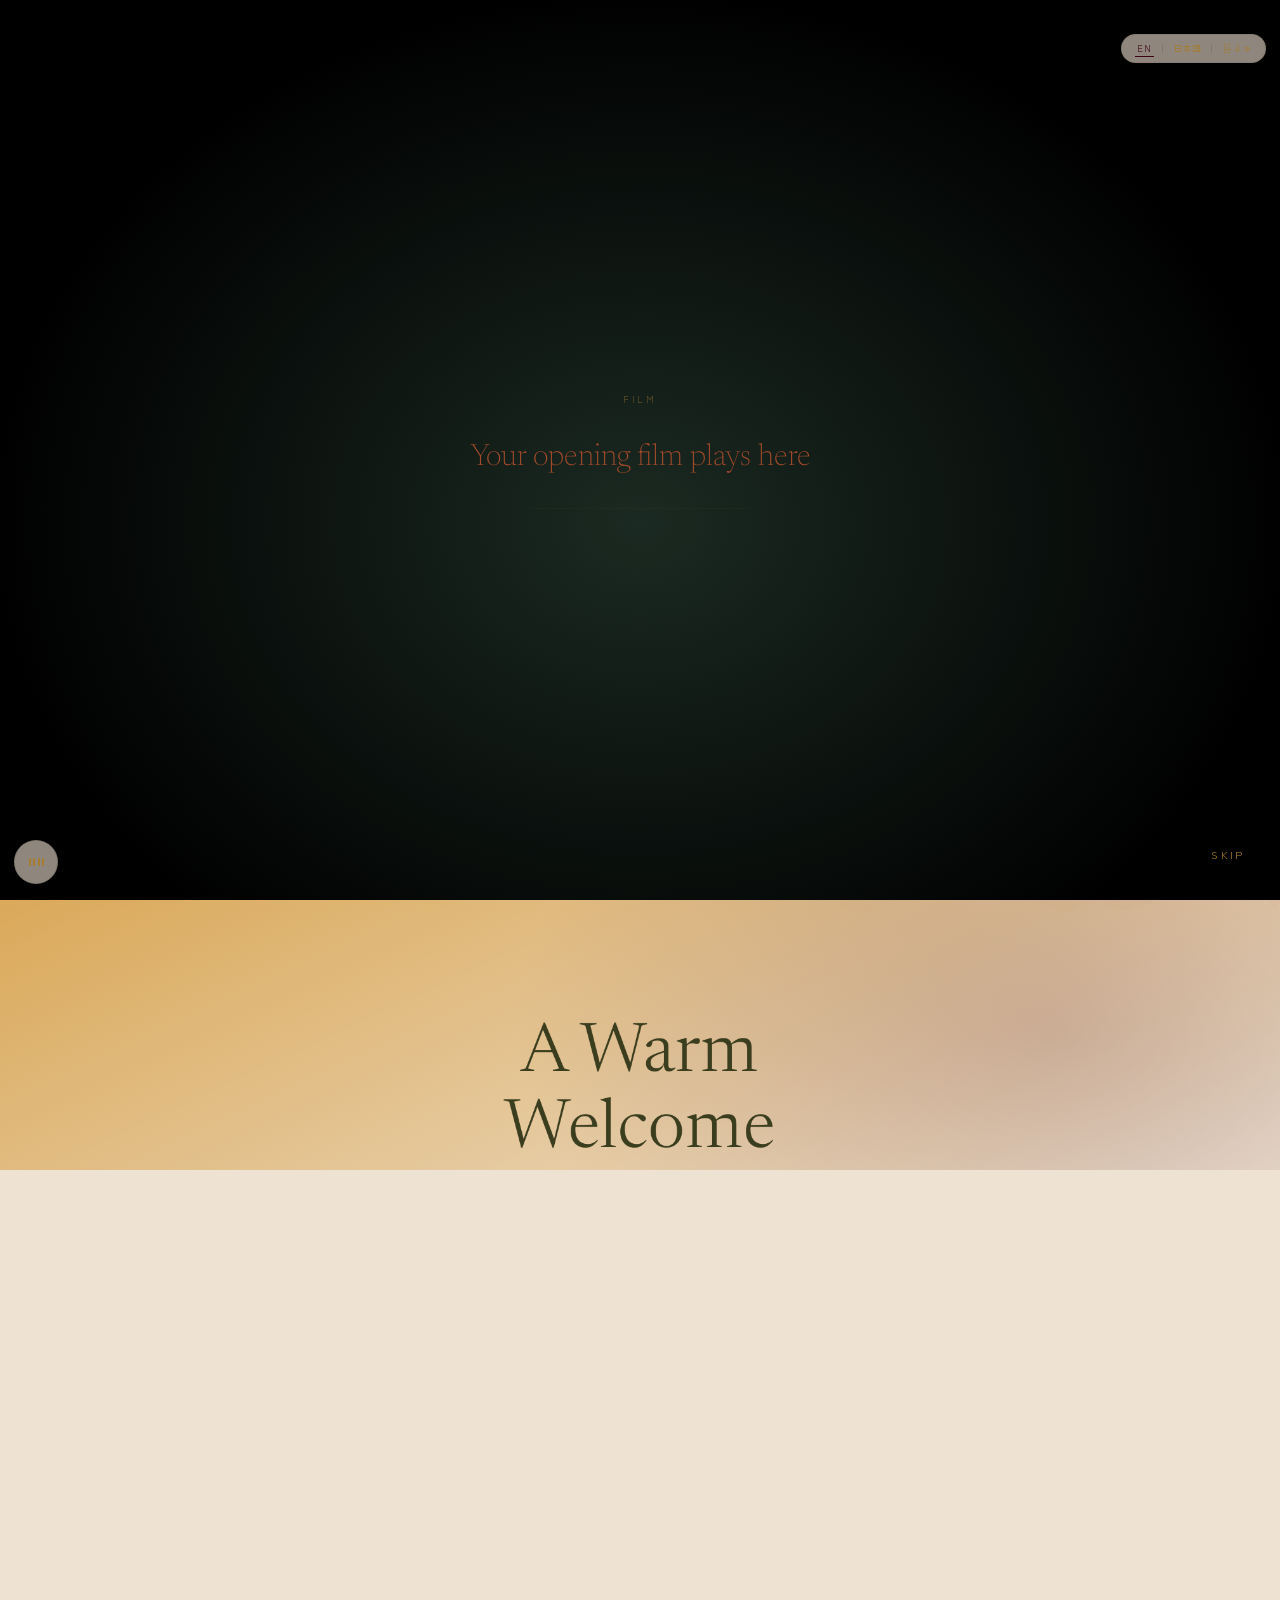
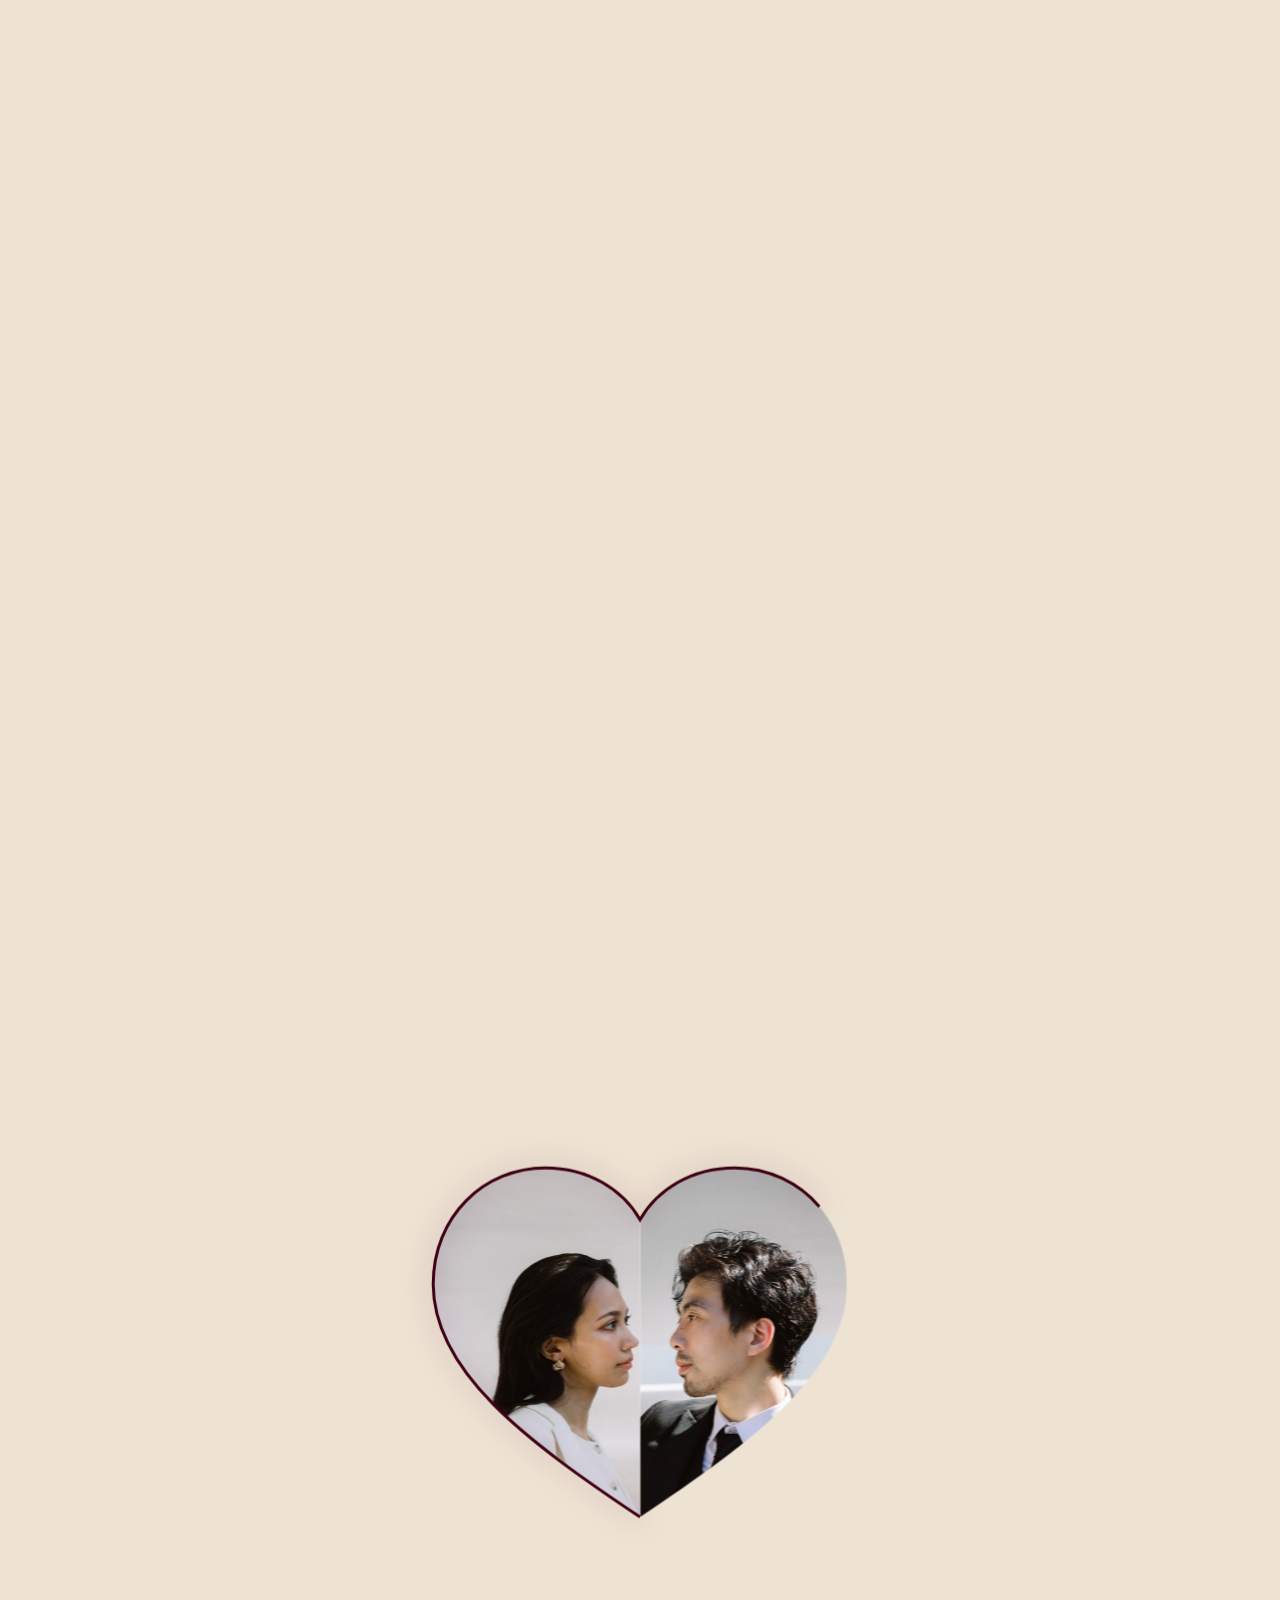
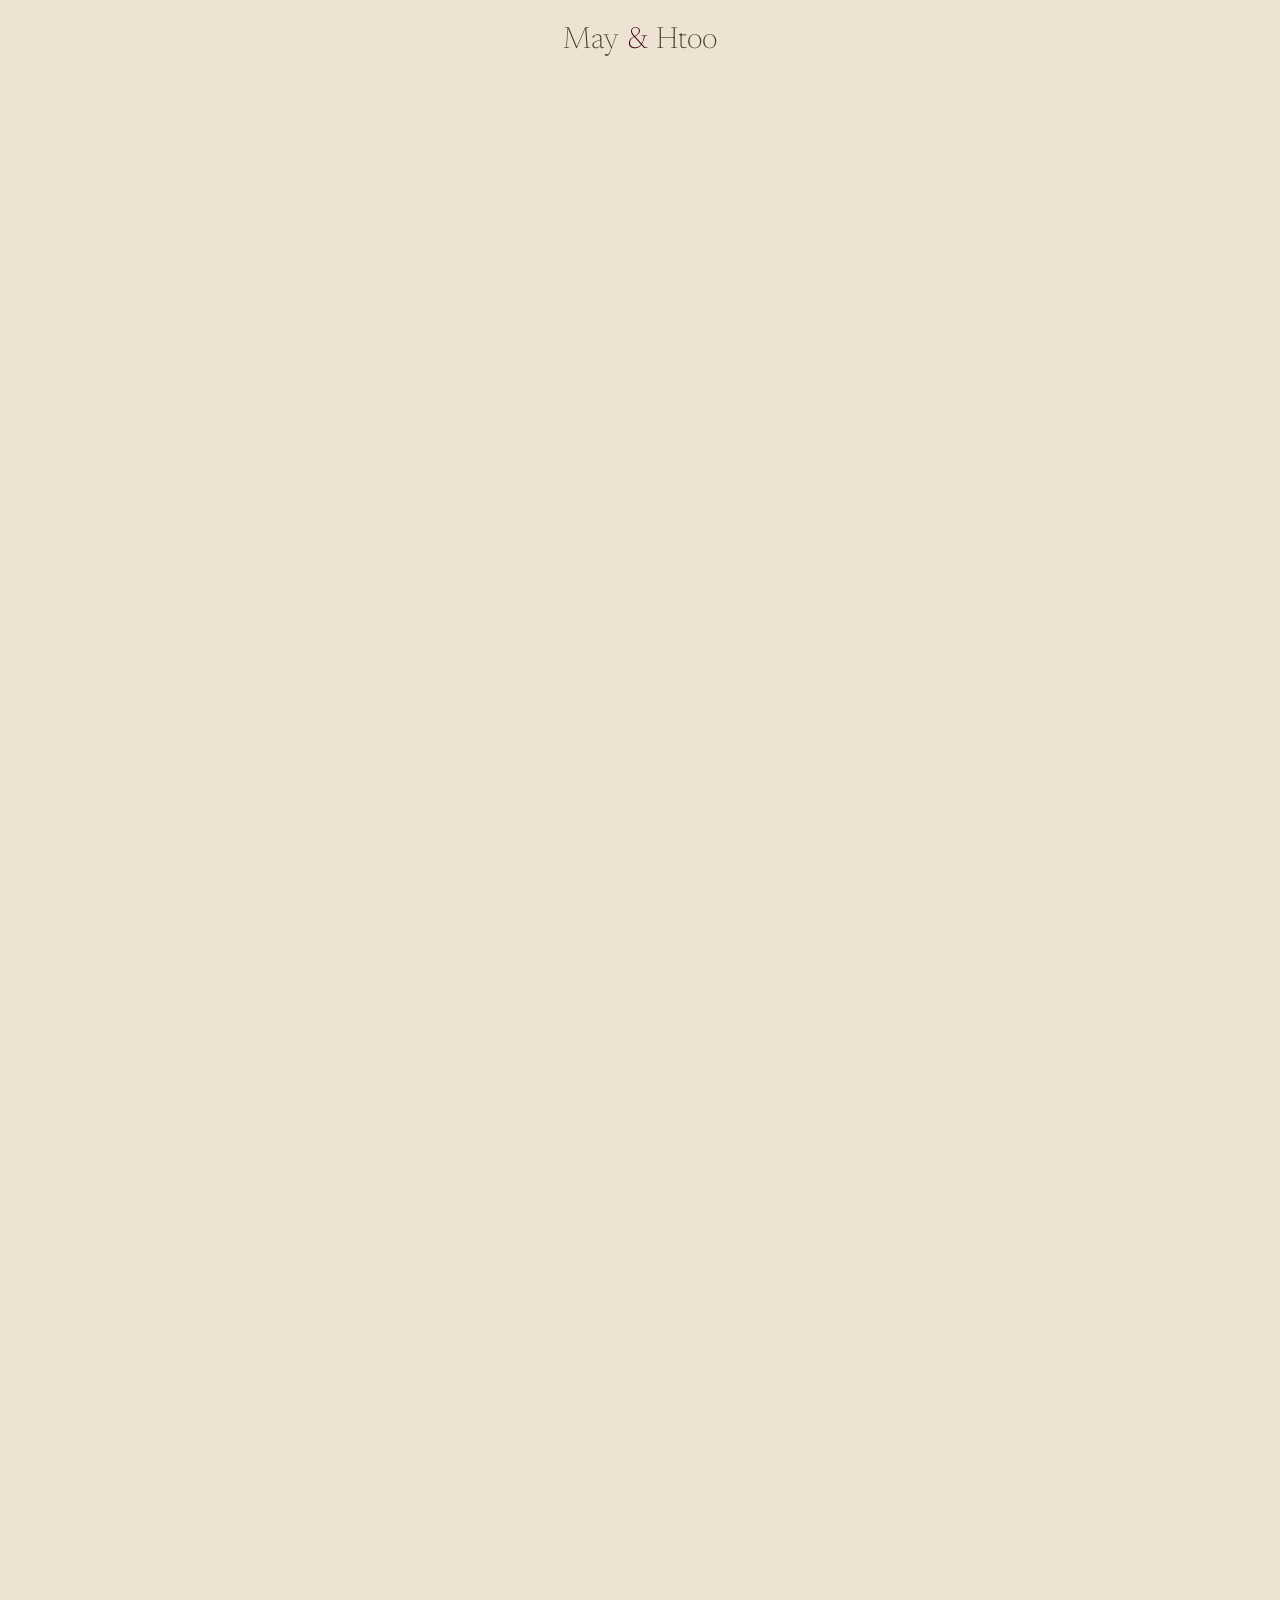
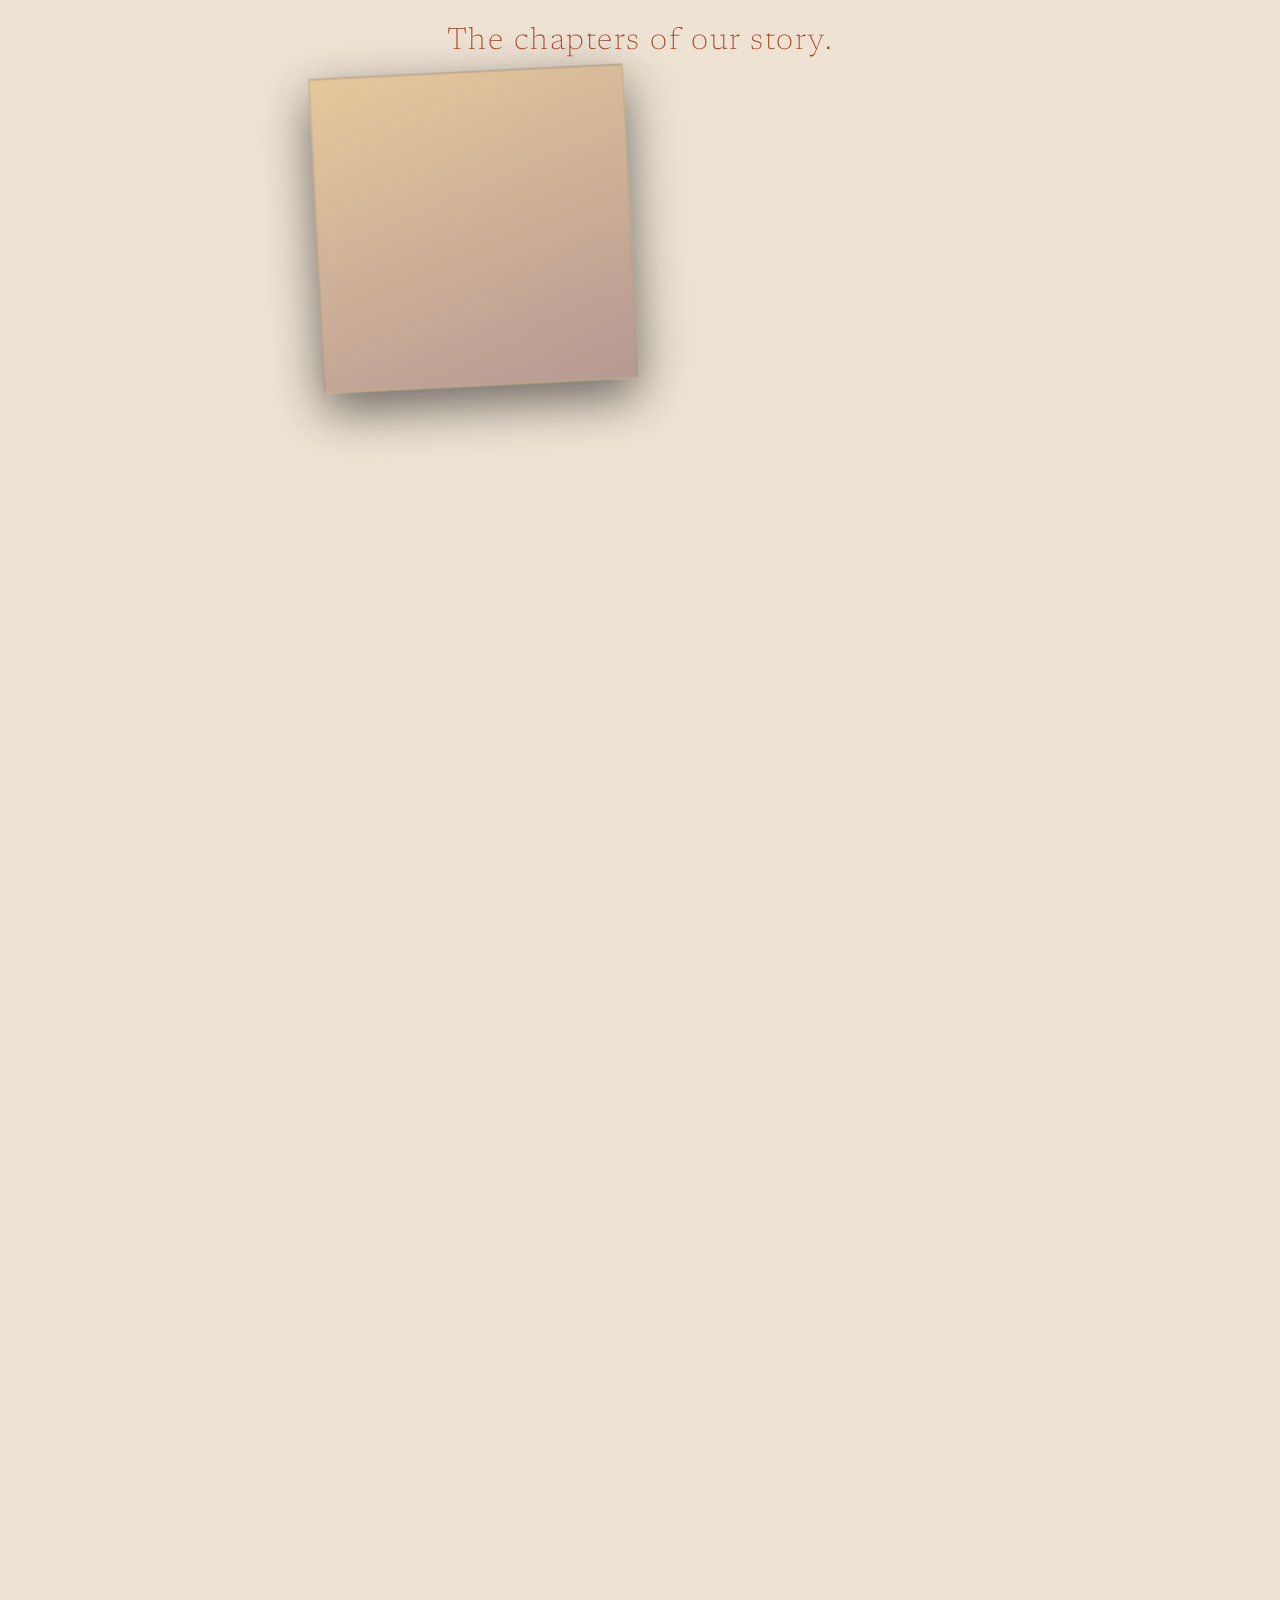
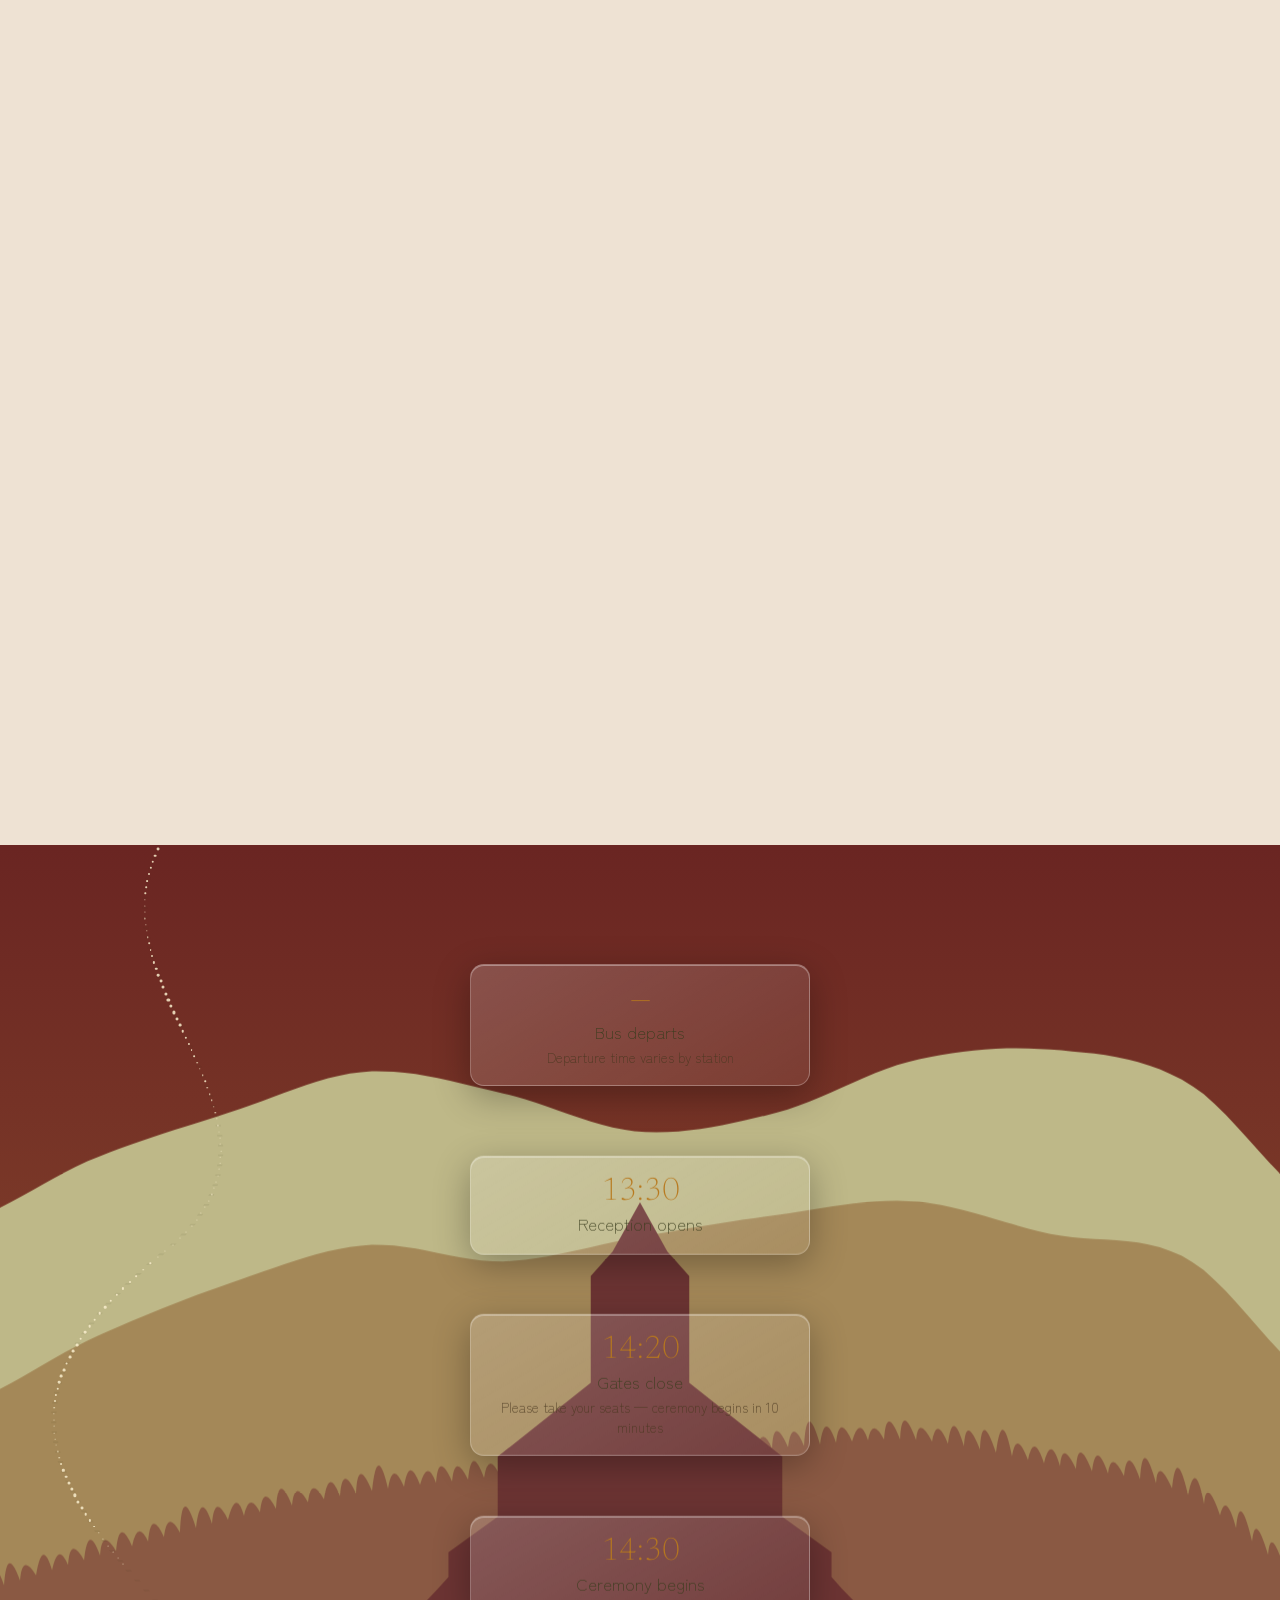
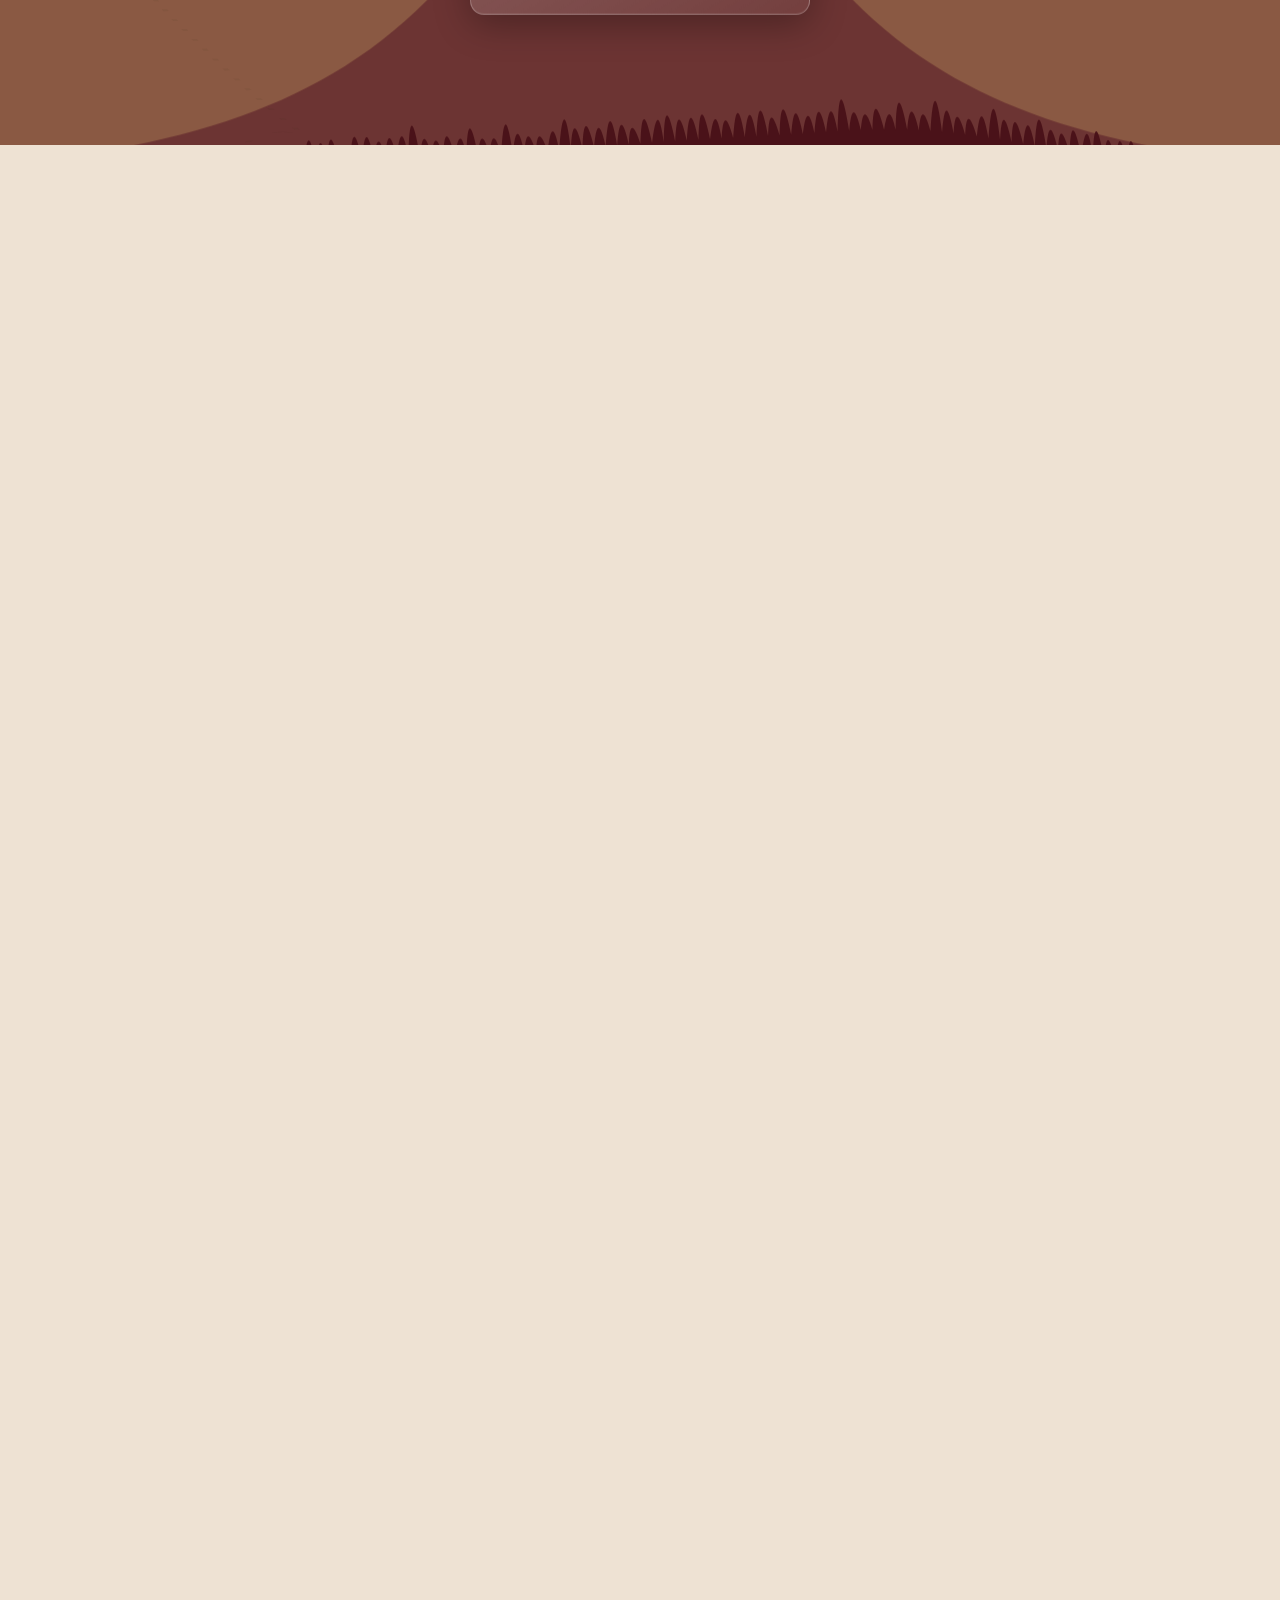
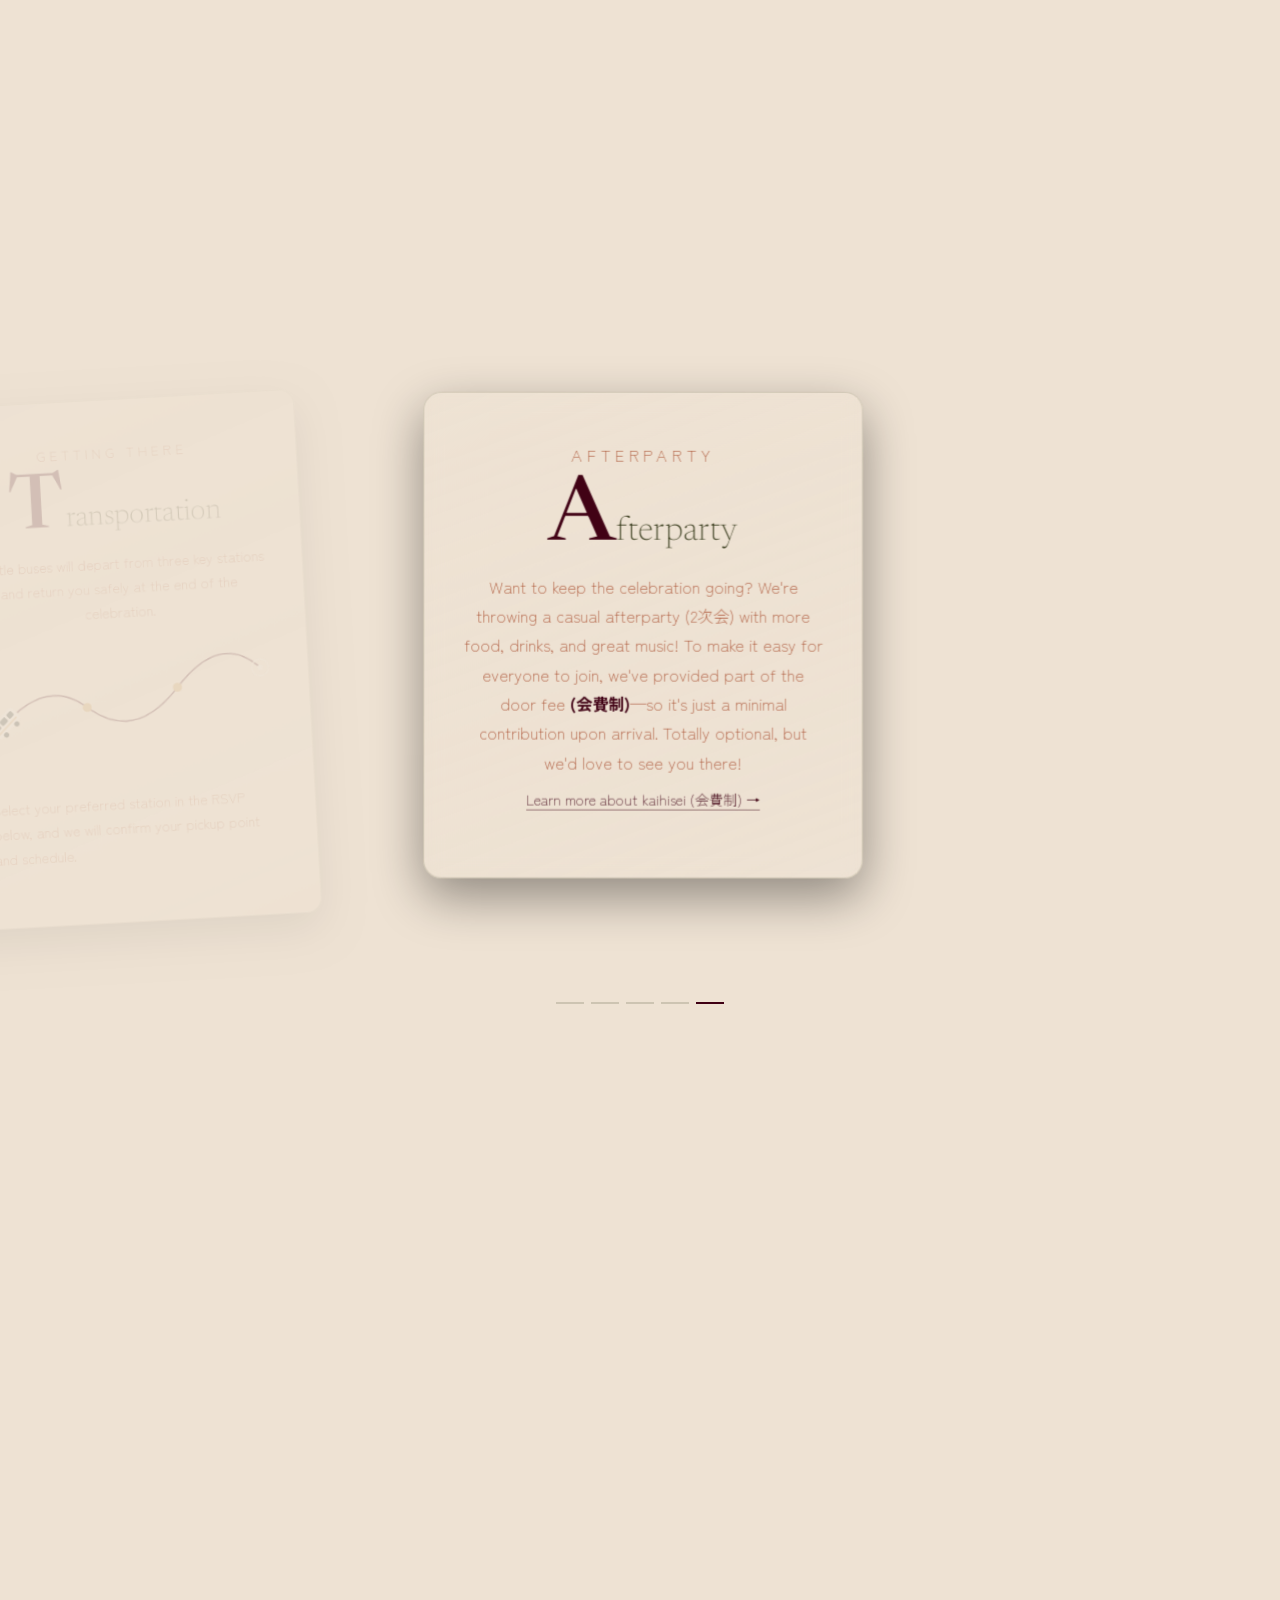
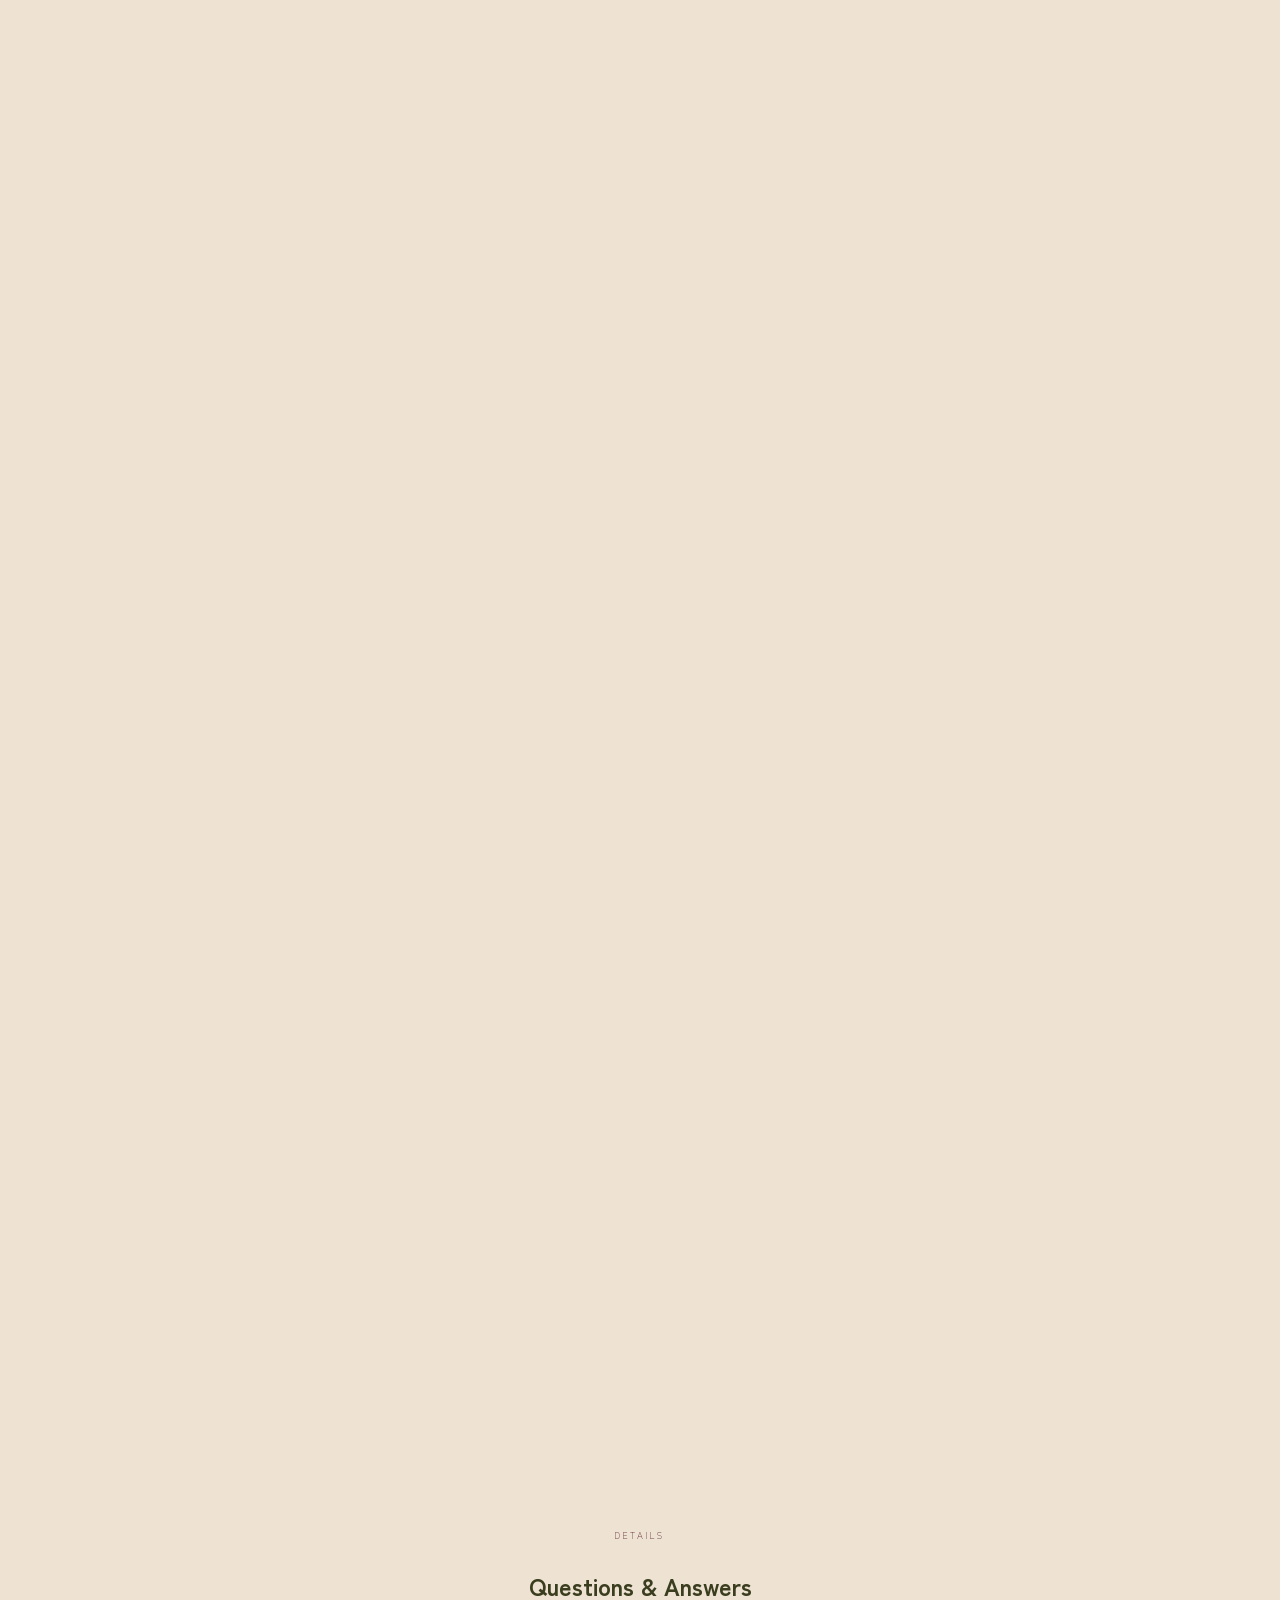
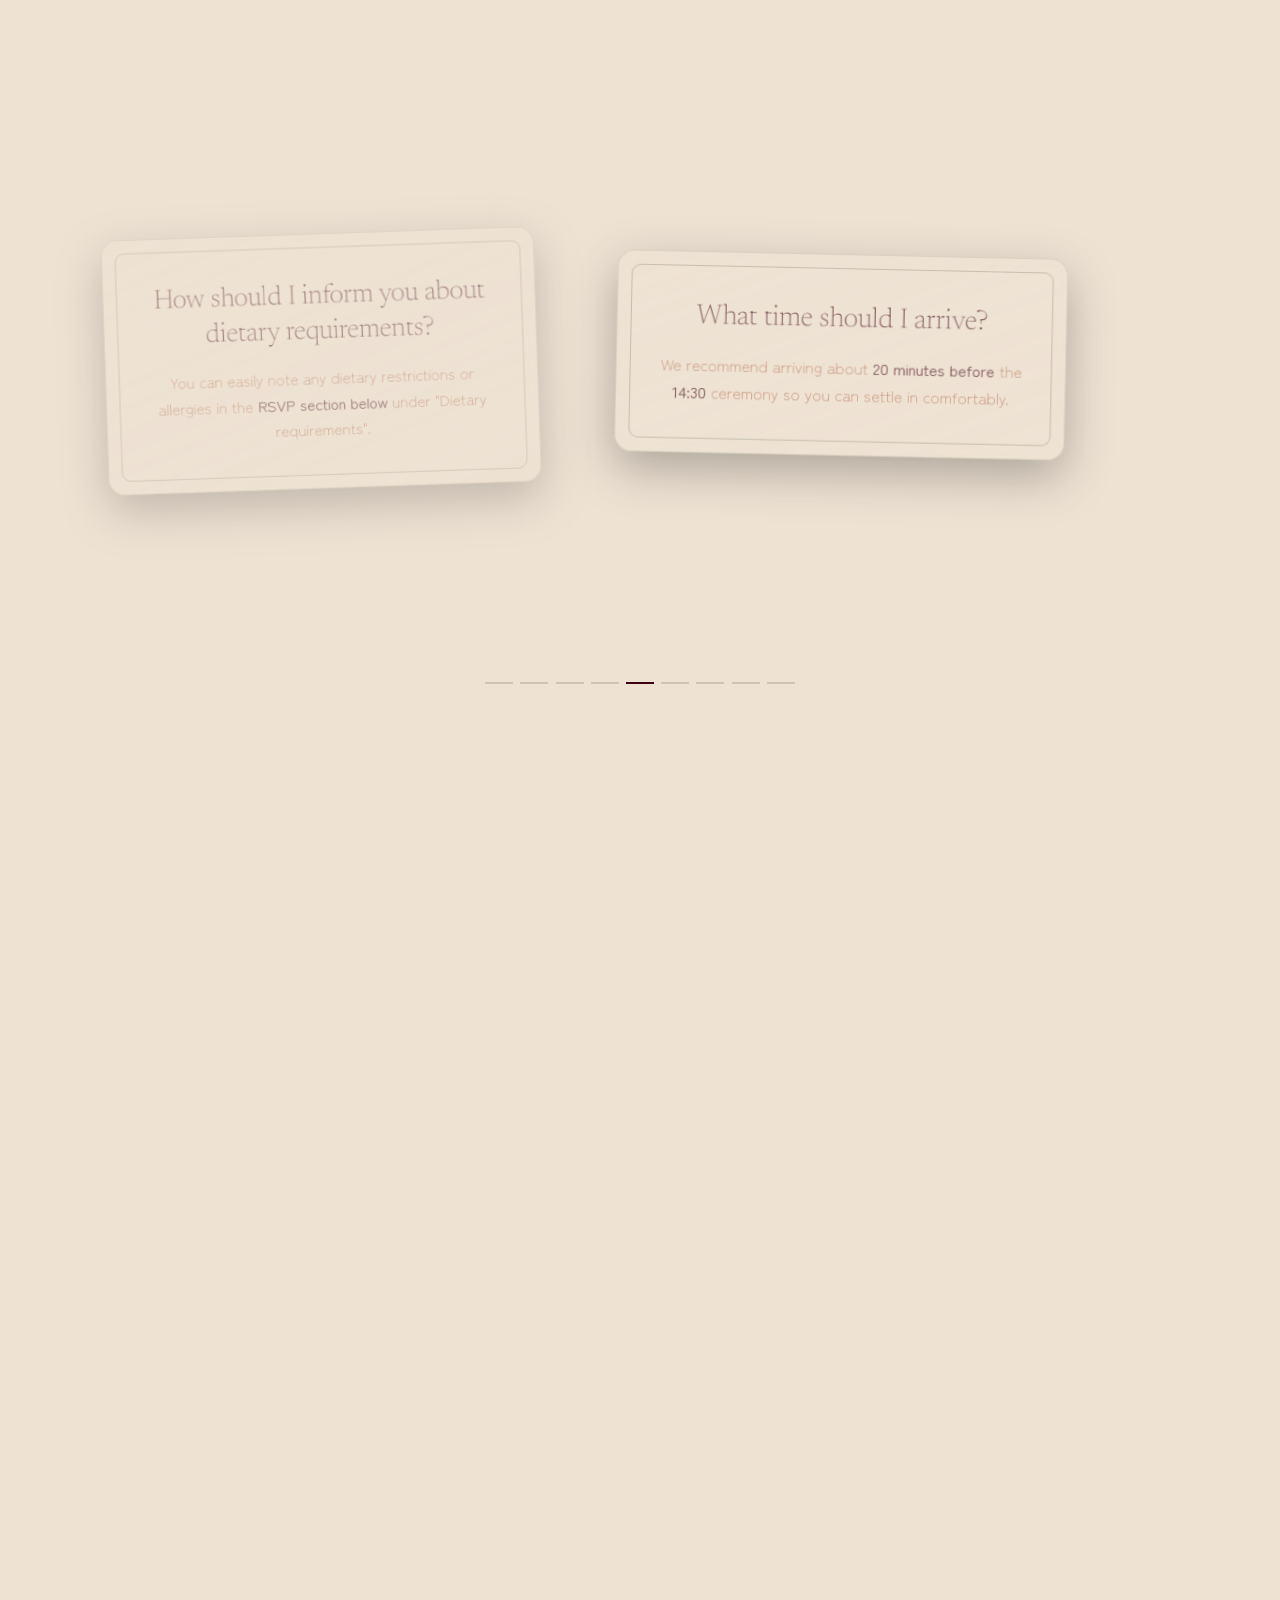
==== commit ccd11313: "Swap to the moody maroon/olive palette (60:30:10) and make the logo white New palette per user spec:" ====
--- a/index.html
+++ b/index.html
@@ -18,9 +18,9 @@
 <link rel="preconnect" href="https://fonts.gstatic.com" crossorigin>
 <link href="https://fonts.googleapis.com/css2?family=Newsreader:opsz,wght@6..72,200..500&family=Noto+Sans+Myanmar:wght@400;500;600;700&family=Zen+Kaku+Gothic+New:wght@300;400&family=Shippori+Mincho:wght@400;500&family=Alex+Brush&display=swap" rel="stylesheet">
 <style>
-:root{--ink:#F3EED7;--ink-2:#E1B4A1;--bone:#321F12;--greige:#6B4A38;--stone:#8A7F5C;
-  --gold:#A15D66;--dim:#4A3628;--line:rgba(50,31,18,.14);
-  --sky-lavender:#DFD6A4;--sky-peach:#E1B4A1;--cloud-pink:#C98B7A;--cloud-deep:#8A5D45;
+:root{--ink:#EEE2D3;--ink-2:#6E7B3D;--bone:#3A3D1E;--greige:#A64B2A;--stone:#A67C2E;
+  --gold:#3F0013;--dim:#4A3820;--line:rgba(58,61,30,.14);--paper:#FFFFFF;
+  --sky-lavender:#C9C48A;--sky-peach:#D8A24B;--cloud-pink:#B5502E;--cloud-deep:#5C1520;
   --serif:"Newsreader",Georgia,serif;--sans:"Zen Kaku Gothic New",system-ui,sans-serif;
   --pad:clamp(1.25rem,6vw,3rem);--ease:cubic-bezier(.16,.84,.34,1)}
 html[lang="ja"]{--serif:"Shippori Mincho","Newsreader",serif}
@@ -34,41 +34,41 @@
 #bgphoto{position:fixed;left:0;right:0;top:-15%;height:130%;pointer-events:none;z-index:-1;background-size:cover;background-position:center;will-change:transform;
   background-image:
     url("assets/photos/bg-sky-mobile.jpg"),
-    radial-gradient(ellipse 70% 50% at 82% 88%,rgba(161,93,102,.55),transparent 60%),
-    radial-gradient(ellipse 60% 45% at 15% 20%,rgba(223,214,164,.55),transparent 65%),
-    linear-gradient(155deg,#DFD6A4 0%,#E1B4A1 45%,#F3EED7 100%)}
+    radial-gradient(ellipse 70% 50% at 82% 88%,rgba(63,0,19,.18),transparent 60%),
+    radial-gradient(ellipse 60% 45% at 15% 20%,rgba(110,123,61,.24),transparent 65%),
+    linear-gradient(155deg,#C9C48A 0%,#D8A24B 45%,#EEE2D3 100%)}
 @media (min-width:768px){#bgphoto{background-image:
     url("assets/photos/bg-sky-desktop.jpg"),
-    radial-gradient(ellipse 70% 50% at 82% 88%,rgba(161,93,102,.55),transparent 60%),
-    radial-gradient(ellipse 60% 45% at 15% 20%,rgba(223,214,164,.55),transparent 65%),
-    linear-gradient(155deg,#DFD6A4 0%,#E1B4A1 45%,#F3EED7 100%)}}
+    radial-gradient(ellipse 70% 50% at 82% 88%,rgba(63,0,19,.18),transparent 60%),
+    radial-gradient(ellipse 60% 45% at 15% 20%,rgba(110,123,61,.24),transparent 65%),
+    linear-gradient(155deg,#C9C48A 0%,#D8A24B 45%,#EEE2D3 100%)}}
 #paintwash{position:fixed;inset:0;pointer-events:none;z-index:118;mix-blend-mode:soft-light;opacity:.5;
   filter:url(#wc-edge);
   background:
-    radial-gradient(ellipse 60% 42% at 12% 14%,rgba(225,180,161,.42),transparent 62%),
-    radial-gradient(ellipse 56% 46% at 90% 8%,rgba(223,214,164,.34),transparent 64%),
-    radial-gradient(ellipse 52% 58% at 22% 92%,rgba(128,130,73,.22),transparent 62%),
-    radial-gradient(ellipse 64% 52% at 96% 86%,rgba(161,93,102,.3),transparent 64%),
-    radial-gradient(ellipse 70% 70% at 50% 48%,rgba(161,93,102,.1),transparent 68%),
-    linear-gradient(155deg,rgba(243,238,215,.35),transparent 55%)}
+    radial-gradient(ellipse 60% 42% at 12% 14%,rgba(216,162,75,.32),transparent 62%),
+    radial-gradient(ellipse 56% 46% at 90% 8%,rgba(201,196,138,.3),transparent 64%),
+    radial-gradient(ellipse 52% 58% at 22% 92%,rgba(110,123,61,.22),transparent 62%),
+    radial-gradient(ellipse 64% 52% at 96% 86%,rgba(63,0,19,.16),transparent 64%),
+    radial-gradient(ellipse 70% 70% at 50% 48%,rgba(63,0,19,.08),transparent 68%),
+    linear-gradient(155deg,rgba(238,226,211,.35),transparent 55%)}
 #vig{position:fixed;inset:0;pointer-events:none;z-index:119;
   background:radial-gradient(ellipse at 50% 45%,transparent 55%,rgba(0,0,0,.3) 100%)}
 .flag{position:fixed;z-index:200;top:0;left:0;right:0;padding:.4rem 1rem;font-size:.55rem;
-  letter-spacing:.2em;text-transform:uppercase;color:var(--bone);background:var(--gold);text-align:center}
+  letter-spacing:.2em;text-transform:uppercase;color:var(--paper);background:var(--gold);text-align:center}
 #prog{position:fixed;top:0;left:0;height:2px;width:0;background:var(--gold);z-index:201}
 #lang{position:fixed;z-index:190;top:2.1rem;right:.9rem;display:flex;align-items:center;
-  padding:.15rem .3rem;border-radius:999px;background:rgba(243,238,215,.6);
-  backdrop-filter:blur(10px);-webkit-backdrop-filter:blur(10px);border:1px solid rgba(50,31,18,.12)}
+  padding:.15rem .3rem;border-radius:999px;background:rgba(238,226,211,.6);
+  backdrop-filter:blur(10px);-webkit-backdrop-filter:blur(10px);border:1px solid rgba(58,61,30,.12)}
 .lang-b{background:none;border:0;cursor:pointer;font-family:var(--sans);padding:.42rem .6rem;
   color:var(--stone);font-size:.58rem;letter-spacing:.16em;text-transform:uppercase;
   position:relative;transition:color .35s ease;line-height:1}
 .lang-b[lang="ja"], .lang-b[lang="my"]{letter-spacing:.06em;text-transform:none}
 .lang-b.on{color:var(--gold)}
 .lang-b.on::after{content:"";position:absolute;left:.5rem;right:.5rem;bottom:.16rem;height:1px;background:var(--gold)}
-.lang-sep{width:1px;height:9px;background:rgba(50,31,18,.18)}
+.lang-sep{width:1px;height:9px;background:rgba(58,61,30,.18)}
 #music{position:fixed;z-index:190;left:.9rem;bottom:max(1rem,env(safe-area-inset-bottom));
-  width:44px;height:44px;border-radius:50%;border:1px solid rgba(50,31,18,.16);
-  background:rgba(243,238,215,.6);backdrop-filter:blur(10px);-webkit-backdrop-filter:blur(10px);
+  width:44px;height:44px;border-radius:50%;border:1px solid rgba(58,61,30,.16);
+  background:rgba(238,226,211,.6);backdrop-filter:blur(10px);-webkit-backdrop-filter:blur(10px);
   cursor:pointer;display:flex;align-items:center;justify-content:center;gap:2.5px;transition:border-color .35s ease}
 #music:hover{border-color:var(--gold)}
 #music i{display:block;width:2px;background:var(--stone);border-radius:1px;height:8px;transition:background .35s ease}
@@ -97,7 +97,7 @@
 #vidph p{margin:0}
 #vidph .ph-label{font-size:.6rem;letter-spacing:.3em;text-transform:uppercase;color:var(--stone)}
 #vidph .ph-title{font-family:var(--serif);font-weight:200;font-size:clamp(1.2rem,5.5vw,1.9rem);color:var(--greige)}
-.bar{width:min(56vw,220px);height:1px;background:rgba(50,31,18,.2);overflow:hidden}
+.bar{width:min(56vw,220px);height:1px;background:rgba(58,61,30,.2);overflow:hidden}
 .bar i{display:block;height:100%;width:0;background:var(--gold)}
 #skip{position:absolute;bottom:max(1.6rem,env(safe-area-inset-bottom));right:1.4rem;background:none;
   border:0;cursor:pointer;color:var(--stone);font-family:var(--sans);font-size:.68rem;
@@ -108,7 +108,8 @@
   overflow:hidden;gap:clamp(1.2rem,5dvh,2.8rem)}
 .mono-logo-stage{position:relative;z-index:2;display:flex;align-items:center;justify-content:center;pointer-events:none}
 .mono-inner{position:relative;z-index:3;width:100%}
-#monogram{width:min(38vw,150px);height:auto;will-change:transform;opacity:0;transition:opacity 1.4s ease 0.9s;display:block;background:none;filter:brightness(0) opacity(.82)}
+#monogram{width:min(38vw,150px);height:auto;will-change:transform;opacity:0;transition:opacity 1.4s ease 0.9s;display:block;
+  padding:14%;background:radial-gradient(ellipse 62% 58% at 50% 50%,#3F0013 60%,transparent 78%);box-sizing:border-box}
 .drawn #monogram{opacity:1}
 @keyframes draw{to{stroke-dashoffset:0}}
 .hero-names{display:flex;align-items:baseline;justify-content:center;gap:.55rem;
@@ -132,7 +133,7 @@
   display:flex;flex-direction:column;align-items:center;justify-content:center}
 .cd-ring{position:absolute;inset:0;transform:rotate(-90deg)}
 .cd-ring circle{fill:none;stroke-width:1.4}
-.cd-ring .bg{stroke:rgba(50,31,18,.13)}
+.cd-ring .bg{stroke:rgba(58,61,30,.13)}
 .cd-ring .fg{stroke:var(--gold);stroke-linecap:round;transition:stroke-dashoffset .9s var(--ease)}
 .roll{display:flex;height:1.72em;overflow:hidden;font-family:var(--serif);font-weight:200;
   font-size:clamp(1.3rem,5.6vw,1.9rem);line-height:1.72}
@@ -176,10 +177,10 @@
 .heart-stage{position:relative;width:min(80vw,440px);aspect-ratio:200/180}
 .heart-stage svg{width:100%;height:100%;overflow:visible}
 .hg{will-change:transform}
-.hi{font-family:var(--serif);font-weight:200;font-size:44px;fill:rgba(50,31,18,.55)}
+.hi{font-family:var(--serif);font-weight:200;font-size:44px;fill:rgba(58,61,30,.55)}
 #hOutline{fill:none;stroke:var(--gold);stroke-width:1.4;
   stroke-dasharray:var(--hlen,600);stroke-dashoffset:var(--hlen,600);
-  filter:drop-shadow(0 0 6px rgba(161,93,102,.5))}
+  filter:drop-shadow(0 0 6px rgba(63,0,19,.5))}
 .heart-names{display:flex;align-items:baseline;justify-content:center;gap:.5rem;
   font-family:var(--serif);font-weight:200;font-size:clamp(1.2rem,5.4vw,1.9rem);
   color:var(--bone);white-space:nowrap;}
@@ -206,32 +207,32 @@
 .rec.playing .rec-vinyl{animation:spinVinyl 2.6s linear infinite}
 @keyframes spinVinyl{from{transform:translateY(-50%) rotate(0deg)}to{transform:translateY(-50%) rotate(360deg)}}
 .rec-cover{cursor:pointer;position:relative;width:var(--rs);height:var(--rs);border-radius:2px;
-  background:linear-gradient(140deg,#243A2C,#16241C);border:1px solid rgba(50,31,18,.13);
+  background:linear-gradient(140deg,#243A2C,#16241C);border:1px solid rgba(58,61,30,.13);
   display:flex;align-items:center;justify-content:center;box-shadow:0 16px 44px rgba(0,0,0,.55);
   overflow:hidden;transition:box-shadow .4s ease}
-.rec.playing .rec-cover{box-shadow:0 16px 44px rgba(0,0,0,.55),0 0 0 2px var(--gold),0 0 26px rgba(161,93,102,.45)}
+.rec.playing .rec-cover{box-shadow:0 16px 44px rgba(0,0,0,.55),0 0 0 2px var(--gold),0 0 26px rgba(63,0,19,.45)}
 .rec-cover img{width:100%;height:100%;object-fit:cover;display:block}
 .rec-cover.no-photo img.real{display:none}
-.rec-cover.no-photo{background:linear-gradient(160deg,rgba(225,180,161,.45),rgba(161,93,102,.32));
+.rec-cover.no-photo{background:linear-gradient(160deg,rgba(216,162,75,.4),rgba(63,0,19,.32));
   backdrop-filter:blur(12px) saturate(1.15);-webkit-backdrop-filter:blur(12px) saturate(1.15);
-  border:1px solid rgba(50,31,18,.18)}
+  border:1px solid rgba(58,61,30,.18)}
 .rc-mono{position:absolute;left:50%;top:46%;transform:translate(-50%,-50%);width:34%!important;height:auto!important;
   opacity:.28;z-index:2;object-fit:contain!important;filter:drop-shadow(0 4px 16px rgba(0,0,0,.5))}
 .rc-soon{position:absolute;left:0;right:0;bottom:14%;text-align:center;font-size:.56rem;z-index:2;
-  letter-spacing:.24em;text-transform:uppercase;color:rgba(50,31,18,.5);}
+  letter-spacing:.24em;text-transform:uppercase;color:rgba(58,61,30,.5);}
 .soon-fx{position:fixed;left:50%;top:50%;width:0;height:0;pointer-events:none;z-index:45}
 .soon-fx .glow{position:absolute;left:0;top:0;width:64vmin;height:64vmin;border-radius:50%;
   transform:translate(-50%,-50%) scale(var(--soon-s,.24));
-  background:radial-gradient(circle,rgba(161,93,102,.4),rgba(161,93,102,0) 65%);
+  background:radial-gradient(circle,rgba(63,0,19,.4),rgba(63,0,19,0) 65%);
   opacity:var(--soon-o,.55)}
 .soon-fx .txt{position:absolute;left:0;top:0;transform:translate(-50%,-50%) scale(var(--soon-s,.24));
   transform-origin:center;font-family:"Alex Brush",cursive;font-weight:400;color:#fff;white-space:nowrap;
   font-size:clamp(2.6rem,15vw,7.5rem);line-height:1;
-  text-shadow:0 0 40px rgba(161,93,102,.6);
+  text-shadow:0 0 40px rgba(63,0,19,.6);
   opacity:var(--soon-o,.55)}
 .soon-fx .spark{position:absolute;left:0;top:0;color:var(--gold);font-size:1.3rem;
   transform:translate(calc(var(--sx,0) * var(--soon-s,.24)),calc(var(--sy,0) * var(--soon-s,.24))) scale(var(--soon-s,.24));
-  opacity:calc(var(--soon-o,.55) * .85);text-shadow:0 0 10px rgba(161,93,102,.7)}
+  opacity:calc(var(--soon-o,.55) * .85);text-shadow:0 0 10px rgba(63,0,19,.7)}
 .rec-cap{position:absolute;left:0;right:0;top:calc(var(--rs) + .7rem);text-align:center;
   font-size:.6rem;letter-spacing:.24em;text-transform:uppercase;color:var(--dim)}
 .rec-title{position:absolute;z-index:12;top:10dvh;left:0;right:0;text-align:center;padding:0 8vw}
@@ -252,11 +253,11 @@
 #jVenue{opacity:0;will-change:opacity}
 #jRail{position:absolute;inset:0;z-index:8;pointer-events:none}
 #jRail svg{width:100%;height:100%;display:block}
-#railGhost{fill:none;stroke:rgba(50,31,18,.07);stroke-width:.4;stroke-dasharray:2 9}
+#railGhost{fill:none;stroke:rgba(58,61,30,.07);stroke-width:.4;stroke-dasharray:2 9}
 #trail{position:absolute;inset:0;z-index:9;pointer-events:none}
 .tp{position:absolute;border-radius:50%;background:#F8ECCB;transform:translate(-50%,-50%);opacity:0}
 #star{position:absolute;z-index:10;width:8px;height:8px;border-radius:50%;background:#FFFBEE;
-  box-shadow:0 0 9px 3px rgba(255,242,206,.95),0 0 24px 9px rgba(161,93,102,.32);
+  box-shadow:0 0 9px 3px rgba(255,242,206,.95),0 0 24px 9px rgba(63,0,19,.32);
   transform:translate(-50%,-50%);will-change:transform,opacity;pointer-events:none;opacity:0}
 #fw{position:absolute;inset:0;z-index:11;pointer-events:none}
 .fwp{position:absolute;width:4px;height:4px;border-radius:50%;transform:translate(-50%,-50%);
@@ -280,7 +281,7 @@
   border:1px solid rgba(255,255,255,.26);
   box-shadow:0 10px 36px rgba(0,0,0,.3),inset 0 1px 0 rgba(255,255,255,.34)}
 .day-time{font-family:var(--serif);font-weight:200;font-size:clamp(1.5rem,6vw,2rem);
-  color:#8A4A3A;line-height:1.1}
+  color:#B8791E;line-height:1.1}
 .day-what{font-size:clamp(.95rem,3.6vw,1.06rem);color:var(--bone);line-height:1.4}
 .day-what small{display:block;font-size:clamp(.78rem,2.9vw,.85rem);color:var(--dim);
   line-height:1.5;margin-top:.2rem}
@@ -294,9 +295,9 @@
 .card{position:absolute;left:50%;top:50%;width:min(84vw,440px);
   transform:translate(-50%,-50%);will-change:transform,opacity;
   padding:2.6rem 1.8rem 2.4rem;border-radius:18px;text-align:center;
-  background:linear-gradient(160deg,rgba(243,238,215,.55),rgba(243,238,215,.4));
+  background:linear-gradient(160deg,rgba(238,226,211,.55),rgba(238,226,211,.4));
   backdrop-filter:blur(9px);-webkit-backdrop-filter:blur(9px);
-  border:1px solid rgba(50,31,18,.16);box-shadow:0 18px 50px rgba(0,0,0,.4)}
+  border:1px solid rgba(58,61,30,.16);box-shadow:0 18px 50px rgba(0,0,0,.4)}
 @media (min-width:768px){.card{padding:3rem 2.4rem 2.8rem}}
 .card .eyebrow{margin-bottom:.8rem}
 .card h3{font-family:var(--serif);font-weight:200;font-size:clamp(1.7rem,7vw,2.3rem);
@@ -305,7 +306,7 @@
 .card p .hl{color:var(--gold);font-weight:600}
 .cards-dots{position:absolute;bottom:9dvh;left:0;right:0;display:flex;gap:.45rem;
   justify-content:center;z-index:30}
-.cd-dot{width:28px;height:2px;background:rgba(50,31,18,.18);transition:background .5s ease}
+.cd-dot{width:28px;height:2px;background:rgba(58,61,30,.18);transition:background .5s ease}
 .cd-dot.on{background:var(--gold)}
 
 /* ══════ FAQ ══════ */
@@ -316,10 +317,10 @@
 .faq-card{position:absolute;left:50%;top:54%;width:min(90vw,480px);
   transform:translate(-50%,-50%);will-change:transform,opacity;
   padding:2.6rem 2rem;border-radius:18px;text-align:center;
-  background:linear-gradient(160deg,rgba(243,238,215,.55),rgba(243,238,215,.4));
+  background:linear-gradient(160deg,rgba(238,226,211,.55),rgba(238,226,211,.4));
   backdrop-filter:blur(9px);-webkit-backdrop-filter:blur(9px);
-  border:1px solid rgba(50,31,18,.16);box-shadow:0 18px 50px rgba(0,0,0,.4)}
-.faq-card::before{content:"";position:absolute;inset:10px;border:1px solid rgba(50,31,18,.35);
+  border:1px solid rgba(58,61,30,.16);box-shadow:0 18px 50px rgba(0,0,0,.4)}
+.faq-card::before{content:"";position:absolute;inset:10px;border:1px solid rgba(58,61,30,.35);
   border-radius:10px;pointer-events:none}
 @media (min-width:768px){.faq-card{padding:3.1rem 2.7rem}.faq-card::before{inset:14px}}
 .faq-q{font-family:var(--serif);font-weight:200;font-size:clamp(1.4rem,6.2vw,1.85rem);
@@ -328,7 +329,7 @@
 .faq-a .hl{color:var(--gold);font-weight:400}
 .faq-dots{position:absolute;bottom:9dvh;left:0;right:0;display:flex;gap:.45rem;
   justify-content:center;z-index:30}
-.fq-dot{width:28px;height:2px;background:rgba(50,31,18,.18);transition:background .5s ease}
+.fq-dot{width:28px;height:2px;background:rgba(58,61,30,.18);transition:background .5s ease}
 .fq-dot.on{background:var(--gold)}
 #cardBubbles{position:absolute;inset:0;z-index:0;pointer-events:none;overflow:hidden}
 .bub{position:absolute;border-radius:50%;opacity:0}
@@ -339,18 +340,18 @@
   line-height:.82;display:inline-block;will-change:transform}
 .save-date .rest{font-size:clamp(1.5rem,6vw,2rem)}
 .save-date.plain .rest{font-size:clamp(1.5rem,7vw,2.4rem)}
-.cal-card{position:relative;width:126px;margin:0 auto;padding:0 0 .9rem;background:rgba(50,31,18,.06);
+.cal-card{position:relative;width:126px;margin:0 auto;padding:0 0 .9rem;background:rgba(58,61,30,.06);
   border:1px solid var(--line);border-radius:.35rem .35rem 1rem 1rem;cursor:pointer;
   font-family:var(--sans);display:block;overflow:hidden;transition:.35s var(--ease);
   animation:calBeat 2.2s ease-in-out infinite}
-@keyframes calBeat{0%,100%{transform:scale(1);box-shadow:0 0 0 0 rgba(161,93,102,.4)}
-  8%{transform:scale(1.06);box-shadow:0 0 0 7px rgba(161,93,102,0)}
+@keyframes calBeat{0%,100%{transform:scale(1);box-shadow:0 0 0 0 rgba(63,0,19,.4)}
+  8%{transform:scale(1.06);box-shadow:0 0 0 7px rgba(63,0,19,0)}
   16%{transform:scale(1)}}
 @media (hover:hover){.cal-card:hover{animation-play-state:paused}}
 .cal-card::before,.cal-card::after{content:"";position:absolute;top:.45rem;width:5px;height:5px;
-  border-radius:50%;background:#16241C;border:1px solid rgba(50,31,18,.3);z-index:2}
+  border-radius:50%;background:#16241C;border:1px solid rgba(58,61,30,.3);z-index:2}
 .cal-card::before{left:34px}.cal-card::after{right:34px}
-.cal-top{display:block;background:var(--gold);color:var(--bone);font-size:.56rem;letter-spacing:.22em;
+.cal-top{display:block;background:var(--gold);color:var(--paper);font-size:.56rem;letter-spacing:.22em;
   text-transform:uppercase;padding:.6rem 0 .34rem;font-weight:400}
 .cal-day{display:block;font-family:var(--serif);font-weight:200;font-size:2.7rem;line-height:1.15;
   color:var(--bone);padding-top:.4rem}
@@ -364,12 +365,12 @@
 .dress-h .rest{font-size:clamp(1.5rem,6.4vw,2.1rem);letter-spacing:.01em}
 .swatches{display:flex;gap:.55rem;justify-content:center;margin:1.6rem 0 0}
 .sw{width:clamp(34px,10vw,50px);height:clamp(34px,10vw,50px);border-radius:50%;
-  box-shadow:inset 0 0 0 1px rgba(50,31,18,.1);will-change:transform}
+  box-shadow:inset 0 0 0 1px rgba(58,61,30,.1);will-change:transform}
 .sw-tie{display:flex;align-items:center;justify-content:center}
 
 .route{margin:1rem 0 1.4rem}
 .route svg{width:100%;height:auto;display:block;overflow:visible}
-#routeGhost{fill:none;stroke:rgba(50,31,18,.14);stroke-width:1.4;stroke-dasharray:5 7;animation:run 1.6s linear infinite}
+#routeGhost{fill:none;stroke:rgba(58,61,30,.14);stroke-width:1.4;stroke-dasharray:5 7;animation:run 1.6s linear infinite}
 @keyframes run{to{stroke-dashoffset:-24}}
 #routePath{fill:none;stroke:var(--gold);stroke-width:1.8;stroke-dasharray:var(--rlen,900);stroke-dashoffset:var(--rlen,900)}
 .stop{opacity:0;transition:opacity .5s ease}
@@ -383,7 +384,7 @@
 .bus-v small{display:block;color:var(--stone);font-size:.76rem}
 .gate-note{border-left:1px solid var(--gold);padding:.2rem 0 .2rem .9rem;font-size:.8rem;
   color:var(--stone);margin:1.4rem 0 0;text-align:left}
-.map-embed{margin-top:1rem;border-radius:12px;overflow:hidden;border:1px solid rgba(50,31,18,.16)}
+.map-embed{margin-top:1rem;border-radius:12px;overflow:hidden;border:1px solid rgba(58,61,30,.16)}
 .map-embed iframe{display:block;filter:grayscale(.15) saturate(1.1)}
 #gated{max-height:0;opacity:0;overflow:hidden;transition:max-height 1.1s var(--ease),opacity .85s ease}
 #gated.open{max-height:900px;opacity:1}
@@ -398,32 +399,32 @@
   transition:.45s var(--ease);min-height:152px}
 .vs-side .nm{padding:0 .3rem}
 .vs-side::before{content:"";position:absolute;inset:6% 2%;z-index:-1;border-radius:50%/44%;
-  background:radial-gradient(ellipse at 50% 45%,rgba(50,31,18,.07) 0%,transparent 70%);
-  box-shadow:inset 0 0 0 1px rgba(50,31,18,.12);transition:.45s var(--ease)}
+  background:radial-gradient(ellipse at 50% 45%,rgba(58,61,30,.07) 0%,transparent 70%);
+  box-shadow:inset 0 0 0 1px rgba(58,61,30,.12);transition:.45s var(--ease)}
 [data-s="attend"] .vs-side::before{border-radius:16px;inset:3% 5%;
   background:linear-gradient(160deg,rgba(255,255,255,.14),rgba(255,255,255,.04));
   backdrop-filter:blur(12px) saturate(1.3);-webkit-backdrop-filter:blur(12px) saturate(1.3);
-  box-shadow:inset 0 0 0 1px rgba(50,31,18,.18),0 10px 26px rgba(0,0,0,.28)}
+  box-shadow:inset 0 0 0 1px rgba(58,61,30,.18),0 10px 26px rgba(0,0,0,.28)}
 .vs-side .init{font-family:var(--serif);font-weight:200;font-size:clamp(2.6rem,13vw,3.6rem);
   line-height:1;color:var(--stone);transition:.45s var(--ease)}
 .vs-side .init img{width:clamp(60px,18vw,92px);height:auto;display:block;border-radius:50%/44%}
 .vs-side .init svg{width:clamp(28px,9vw,38px);height:auto;display:block;color:inherit}
 .vs-side .nm{font-size:.64rem;letter-spacing:.28em;text-transform:uppercase;color:var(--stone);transition:.45s var(--ease)}
 @media (hover:hover){.vs-side:hover:not(:disabled){transform:translateY(-5px)}
-  .vs-side:hover:not(:disabled)::before{box-shadow:inset 0 0 0 1px rgba(161,93,102,.6)}
+  .vs-side:hover:not(:disabled)::before{box-shadow:inset 0 0 0 1px rgba(63,0,19,.6)}
   .vs-side:hover:not(:disabled) .init{color:var(--bone)}}
 .vs-side:disabled{cursor:default}
 .vs-yes .init{color:var(--gold)}
-[data-s="attend"] .vs-yes::before{box-shadow:inset 0 0 0 1px rgba(161,93,102,.4),0 10px 26px rgba(0,0,0,.28)}
+[data-s="attend"] .vs-yes::before{box-shadow:inset 0 0 0 1px rgba(63,0,19,.4),0 10px 26px rgba(0,0,0,.28)}
 .vs-side.confirmed{animation:yesPop .55s var(--ease)}
 .vs-side.confirmed::before{box-shadow:inset 0 0 0 1px var(--gold);
-  background:radial-gradient(ellipse at 50% 45%,rgba(161,93,102,.34) 0%,transparent 72%)}
+  background:radial-gradient(ellipse at 50% 45%,rgba(63,0,19,.34) 0%,transparent 72%)}
 .vs-side.confirmed .init{color:var(--gold);transform:scale(1.22)}
 .vs-side.confirmed .nm{color:var(--gold)}
 @keyframes yesPop{0%{transform:scale(1)}40%{transform:scale(1.1)}100%{transform:scale(1)}}
 
 .rs-card{position:relative;padding:1.4rem 0 0}
-.rs-track{position:relative;height:1px;background:rgba(50,31,18,.1);margin-bottom:2.4rem}
+.rs-track{position:relative;height:1px;background:rgba(58,61,30,.1);margin-bottom:2.4rem}
 .rs-track i{display:block;height:100%;width:0;background:var(--gold);transition:width .7s var(--ease)}
 .rs-step{display:none}
 .rs-step.on{display:block;animation:stepIn .65s var(--ease)}
@@ -433,7 +434,7 @@
 .rs-hint{font-size:1rem;color:var(--bone);text-align:center;margin:0 0 2rem;
   }
 .rs-hint .hl{color:var(--gold);font-weight:600}
-.ext-link{color:var(--gold);font-size:.9rem;text-decoration:none;border-bottom:1px solid rgba(161,93,102,.5);
+.ext-link{color:var(--gold);font-size:.9rem;text-decoration:none;border-bottom:1px solid rgba(63,0,19,.5);
   }
 .rs-field{display:block;margin-bottom:1.6rem}
 .rs-field span{display:block;font-size:.72rem;font-weight:600;letter-spacing:.2em;text-transform:uppercase;
@@ -444,25 +445,25 @@
 .rs-in:focus{outline:none;border-bottom-color:var(--gold)}
 textarea.rs-in{min-height:80px;resize:vertical;line-height:1.6;font-size:1.1rem}
 .rs-chips{display:flex;flex-wrap:wrap;gap:.5rem;justify-content:center}
-.rs-chip{background:rgba(243,238,215,.55);backdrop-filter:blur(6px);-webkit-backdrop-filter:blur(6px);
+.rs-chip{background:rgba(238,226,211,.55);backdrop-filter:blur(6px);-webkit-backdrop-filter:blur(6px);
   border:1px solid var(--line);border-radius:999px;color:var(--bone);
   font-family:var(--sans);font-weight:500;font-size:.92rem;padding:.7rem 1.1rem;cursor:pointer;
   transition:.3s var(--ease);min-height:44px;}
-.rs-chip.on{border-color:var(--gold);color:var(--gold);background:rgba(161,93,102,.22)}
+.rs-chip.on{border-color:var(--gold);color:var(--gold);background:rgba(63,0,19,.22)}
 .rs-step-nav{display:flex;gap:.8rem;align-items:center;justify-content:center;margin-top:2rem}
-.rs-btn{background:rgba(243,238,215,.4);border:1px solid var(--gold);border-radius:999px;color:var(--bone);
+.rs-btn{background:rgba(238,226,211,.4);border:1px solid var(--gold);border-radius:999px;color:var(--bone);
   font-family:var(--sans);font-weight:600;font-size:.76rem;letter-spacing:.2em;text-transform:uppercase;
   padding:.9rem 1.9rem;cursor:pointer;min-height:48px;transition:.3s var(--ease);}
-@media (hover:hover){.rs-btn:hover{background:var(--gold);color:var(--bone);text-shadow:none}}
+@media (hover:hover){.rs-btn:hover{background:var(--gold);color:var(--paper);text-shadow:none}}
 .rs-btn.ghost{border-color:var(--line);color:var(--greige);padding:.9rem 1.3rem}
 .rs-stepper{display:flex;align-items:center;justify-content:center;gap:1.6rem}
 .rs-stepper button{width:46px;height:46px;border-radius:50%;border:1px solid var(--line);
-  background:rgba(243,238,215,.4);color:var(--bone);font-size:1.3rem;cursor:pointer;font-family:var(--serif);transition:.3s var(--ease)}
+  background:rgba(238,226,211,.4);color:var(--bone);font-size:1.3rem;cursor:pointer;font-family:var(--serif);transition:.3s var(--ease)}
 .rs-stepper button:hover{border-color:var(--gold);color:var(--gold)}
 .rs-count{font-family:var(--serif);font-weight:500;font-size:3rem;color:var(--gold);
   min-width:2ch;text-align:center;line-height:1;}
 #rsReview{max-height:36svh;overflow-y:auto;overscroll-behavior:contain}
-.rs-review{border-bottom:1px dashed rgba(50,31,18,.14);padding:.8rem 0;display:grid;
+.rs-review{border-bottom:1px dashed rgba(58,61,30,.14);padding:.8rem 0;display:grid;
   grid-template-columns:8rem 1fr;gap:.8rem;font-size:1.02rem;}
 .rs-review:last-of-type{margin-bottom:1.4rem}
 .rs-review b{font-weight:600;color:var(--greige);font-size:.76rem;letter-spacing:.1em;text-transform:uppercase}
@@ -482,7 +483,7 @@
 .rsvp-bg{position:absolute;inset:0;overflow:hidden;pointer-events:none;z-index:1}
 .rs-spark{position:absolute;border-radius:50%;background:#F8ECCB;will-change:transform,opacity}
 .rs-moon{position:absolute;top:0;left:50%;width:240px;height:240px;border-radius:50%;will-change:transform,opacity;
-  background:radial-gradient(circle,rgba(248,236,203,.9) 0%,rgba(161,93,102,.5) 42%,transparent 72%);
+  background:radial-gradient(circle,rgba(248,236,203,.9) 0%,rgba(63,0,19,.5) 42%,transparent 72%);
   filter:blur(2px)}
 
 /* ══════ GALLERY ══════ */
@@ -493,7 +494,7 @@
 .g-stack:active{cursor:grabbing}
 .g-card{position:absolute;left:50%;top:50%;width:100%;height:100%;border-radius:22px;overflow:hidden;
   transform:translate(-50%,-50%);will-change:transform,opacity;
-  box-shadow:0 24px 60px rgba(0,0,0,.5),0 0 0 1px rgba(50,31,18,.14)}
+  box-shadow:0 24px 60px rgba(0,0,0,.5),0 0 0 1px rgba(58,61,30,.14)}
 .g-card img.real{width:100%;height:100%;object-fit:cover;display:block;pointer-events:none;-webkit-user-drag:none}
 .g-card.no-photo img.real{display:none}
 .g-card-wide{background:#000}
@@ -502,11 +503,11 @@
 .g-card-wide img.real{position:relative;z-index:1;object-fit:contain}
 .g-card-wide.no-photo .g-blur{display:none}
 .g-card .g-fallback{position:absolute;inset:0;display:none;align-items:center;justify-content:center;
-  text-align:center;padding:2.4rem;background:linear-gradient(160deg,rgba(225,180,161,.45),rgba(161,93,102,.35));
+  text-align:center;padding:2.4rem;background:linear-gradient(160deg,rgba(216,162,75,.4),rgba(63,0,19,.35));
   color:var(--dim);font-size:.68rem;letter-spacing:.22em;text-transform:uppercase}
 .g-card.no-photo .g-fallback{display:flex}
 .g-dots{display:flex;gap:.4rem;justify-content:center;z-index:5}
-.g-dot{width:6px;height:6px;border-radius:50%;background:rgba(50,31,18,.25);transition:background .3s ease,transform .3s ease}
+.g-dot{width:6px;height:6px;border-radius:50%;background:rgba(58,61,30,.25);transition:background .3s ease,transform .3s ease}
 .g-dot.on{background:var(--gold);transform:scale(1.35)}
 .g-hint{font-size:.6rem;letter-spacing:.22em;text-transform:uppercase;color:var(--stone);opacity:.65;margin:0;z-index:5}
 
@@ -514,7 +515,8 @@
 @media (min-width:768px){.sc-outro{height:240vh}}
 .outro-pin{flex-direction:column;text-align:center;padding:0 var(--pad)}
 .outro-in{position:relative;z-index:4;width:100%;max-width:34rem}
-#endMono{width:min(34vw,140px);height:auto;margin:0 auto 2rem;display:block;opacity:0;will-change:transform,opacity;background:none;filter:brightness(0) opacity(.82)}
+#endMono{width:min(34vw,140px);height:auto;margin:0 auto 2rem;display:block;opacity:0;will-change:transform,opacity;
+  padding:14%;background:radial-gradient(ellipse 62% 58% at 50% 50%,#3F0013 60%,transparent 78%);box-sizing:border-box}
 #endMono path,#endMono circle{fill:none;stroke:var(--gold);stroke-width:1.4}
 #endEyebrow{opacity:0}
 #endHead{font-family:var(--serif);font-weight:200;font-size:clamp(1.7rem,7.4vw,2.7rem);
@@ -641,19 +643,19 @@
 <section class="scene sc-journey" data-scene="journey">
   <div class="pin">
     <div id="jSky"></div><div id="jGlow"></div>
-    <div class="layer" data-depth="0.13" data-c0="223,214,164" data-c1="218,208,170" data-c2="200,190,150">
+    <div class="layer" data-depth="0.13" data-c0="201,196,138" data-c1="196,190,142" data-c2="178,172,124">
       <svg viewBox="0 0 1000 1000" preserveAspectRatio="xMidYMax slice">
         <path d="M0 500 Q180 380 400 450 T780 420 T1000 480 L1000 1000 L0 1000Z"/></svg></div>
-    <div class="layer" data-depth="0.24" data-c0="200,170,140" data-c1="195,165,145" data-c2="175,140,120">
+    <div class="layer" data-depth="0.24" data-c0="178,150,90" data-c1="172,145,95" data-c2="150,120,75">
       <svg viewBox="0 0 1000 1000" preserveAspectRatio="xMidYMax slice">
         <path d="M0 600 Q220 480 480 560 T880 530 T1000 590 L1000 1000 L0 1000Z"/></svg></div>
-    <div class="layer" data-depth="0.38" data-c0="175,130,110" data-c1="170,125,115" data-c2="150,105,95">
+    <div class="layer" data-depth="0.38" data-c0="150,100,70" data-c1="145,95,72" data-c2="125,78,58">
       <svg viewBox="0 0 1000 1000" preserveAspectRatio="xMidYMax slice">
         <path d="M0,720 L1000,596 L1000,1000 L0,1000 Z"/></svg></div>
-    <div class="layer" id="jVenue" data-depth="0.46" data-c0="150,100,90" data-c1="145,95,95" data-c2="125,80,75">
+    <div class="layer" id="jVenue" data-depth="0.46" data-c0="120,60,55" data-c1="115,58,55" data-c2="95,42,42">
       <svg viewBox="0 0 1000 1000" preserveAspectRatio="xMidYMax slice">
         <path transform="translate(0,90)" d="M0,840 C140,828 268,806 360,700 L360,682 L396,656 L396,612 L464,558 L464,480 L480,462 L500,426 L520,462 L536,480 L536,558 L604,612 L604,656 L640,682 L640,700 C732,806 860,828 1000,840 L1000,1000 L0,1000 Z"/></svg></div>
-    <div class="layer" data-depth="0.56" data-c0="110,70,65" data-c1="105,68,70" data-c2="85,55,55">
+    <div class="layer" data-depth="0.56" data-c0="85,25,30" data-c1="80,22,28" data-c2="63,10,18">
       <svg viewBox="0 0 1000 1000" preserveAspectRatio="xMidYMax slice">
         <path d="M0,870 L1000,840 L1000,1000 L0,1000 Z"/></svg></div>
     <div id="jRail"><svg viewBox="0 0 100 1000" preserveAspectRatio="none">
@@ -1428,12 +1430,12 @@
   c1:el.dataset.c1.split(",").map(Number),c2:el.dataset.c2.split(",").map(Number),last:""}));
 const LAYER_REVEAL={.13:[0,.12],.24:[.06,.20],.38:[.14,.28],.56:[.24,.40]};
 
-const SKY=[{at:0,   top:[223,214,164],bot:[243,238,215]},
-           {at:.42, top:[225,180,161],bot:[240,205,175]},
-           {at:.66, top:[200,140,120],bot:[225,180,161]},
-           {at:.79, top:[161,93,102], bot:[200,140,120]},
-           {at:.89, top:[110,70,75],  bot:[161,93,102]},
-           {at:1,   top:[74,48,40],   bot:[110,70,75]}];
+const SKY=[{at:0,   top:[201,196,138],bot:[238,226,211]},
+           {at:.42, top:[184,140,70], bot:[216,162,75]},
+           {at:.66, top:[150,90,50],  bot:[184,140,70]},
+           {at:.79, top:[110,40,35],  bot:[150,90,50]},
+           {at:.89, top:[80,15,25],   bot:[110,40,35]},
+           {at:1,   top:[45,5,15],    bot:[80,15,25]}];
 function skyAt(p){let a=SKY[0],b=SKY[SKY.length-1];
   for(let i=0;i<SKY.length-1;i++){if(p>=SKY[i].at&&p<=SKY[i+1].at){a=SKY[i];b=SKY[i+1];break;}}
   const t=(p-a.at)/((b.at-a.at)||1);
@@ -1600,9 +1602,9 @@
     const q=viewProg(r),c=(q-.5)*2,near=1-Math.abs(c);
     switch(el.dataset.fx){
       case "grow":el.style.transform=`scale(${.86+near*.18})`;
-        el.style.color=mixRGB([225,180,161],[50,31,18],near);vf(el,near);break;
+        el.style.color=mixRGB([201,196,138],[58,61,30],near);vf(el,near);break;
       case "growbig":el.style.transform=`scale(${.78+near*.28}) translate3d(0,${c*-18}px,0)`;
-        el.style.color=mixRGB([225,180,161],[50,31,18],Math.pow(near,.7));vf(el,near);break;
+        el.style.color=mixRGB([201,196,138],[58,61,30],Math.pow(near,.7));vf(el,near);break;
       case "monogram":el.style.transform=`translate3d(0,${q*-40}px,0) scale(${1-q*.12})`;break;}});
 
   for(const sd of sceneReads){
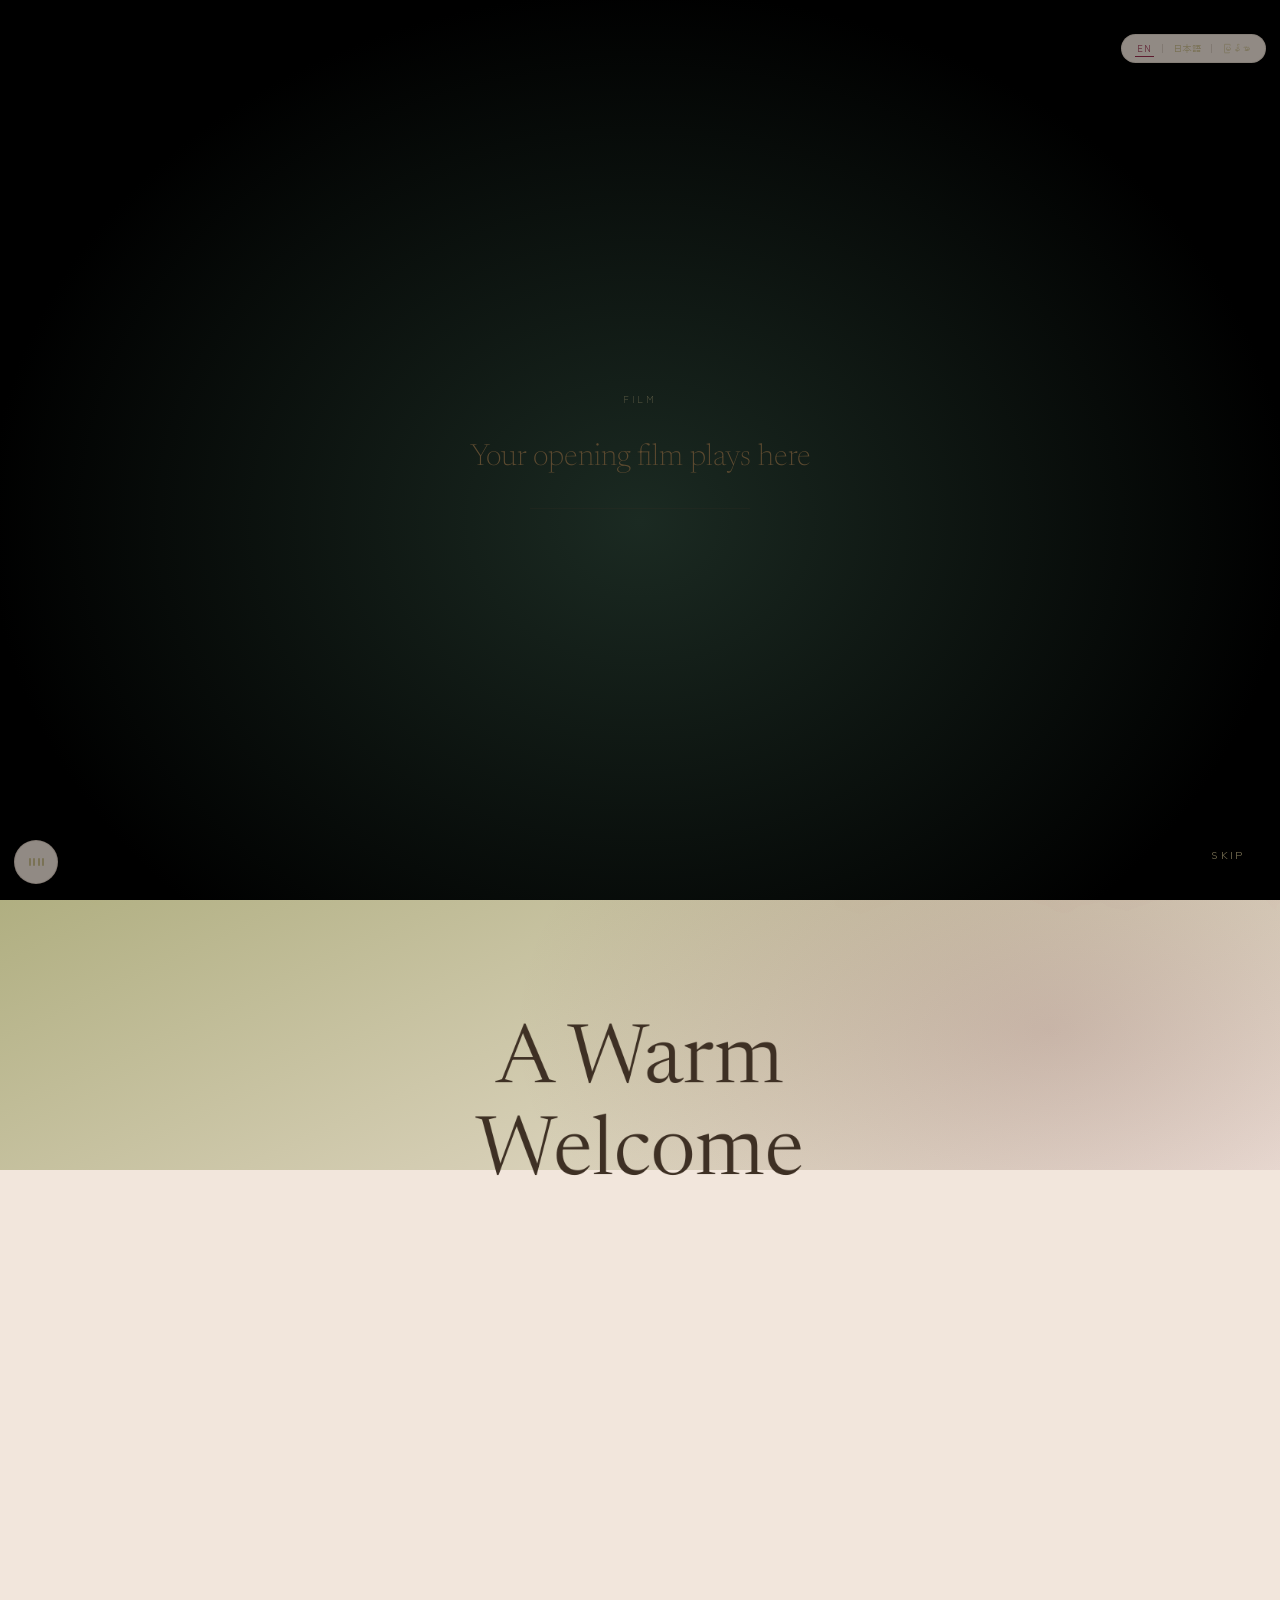
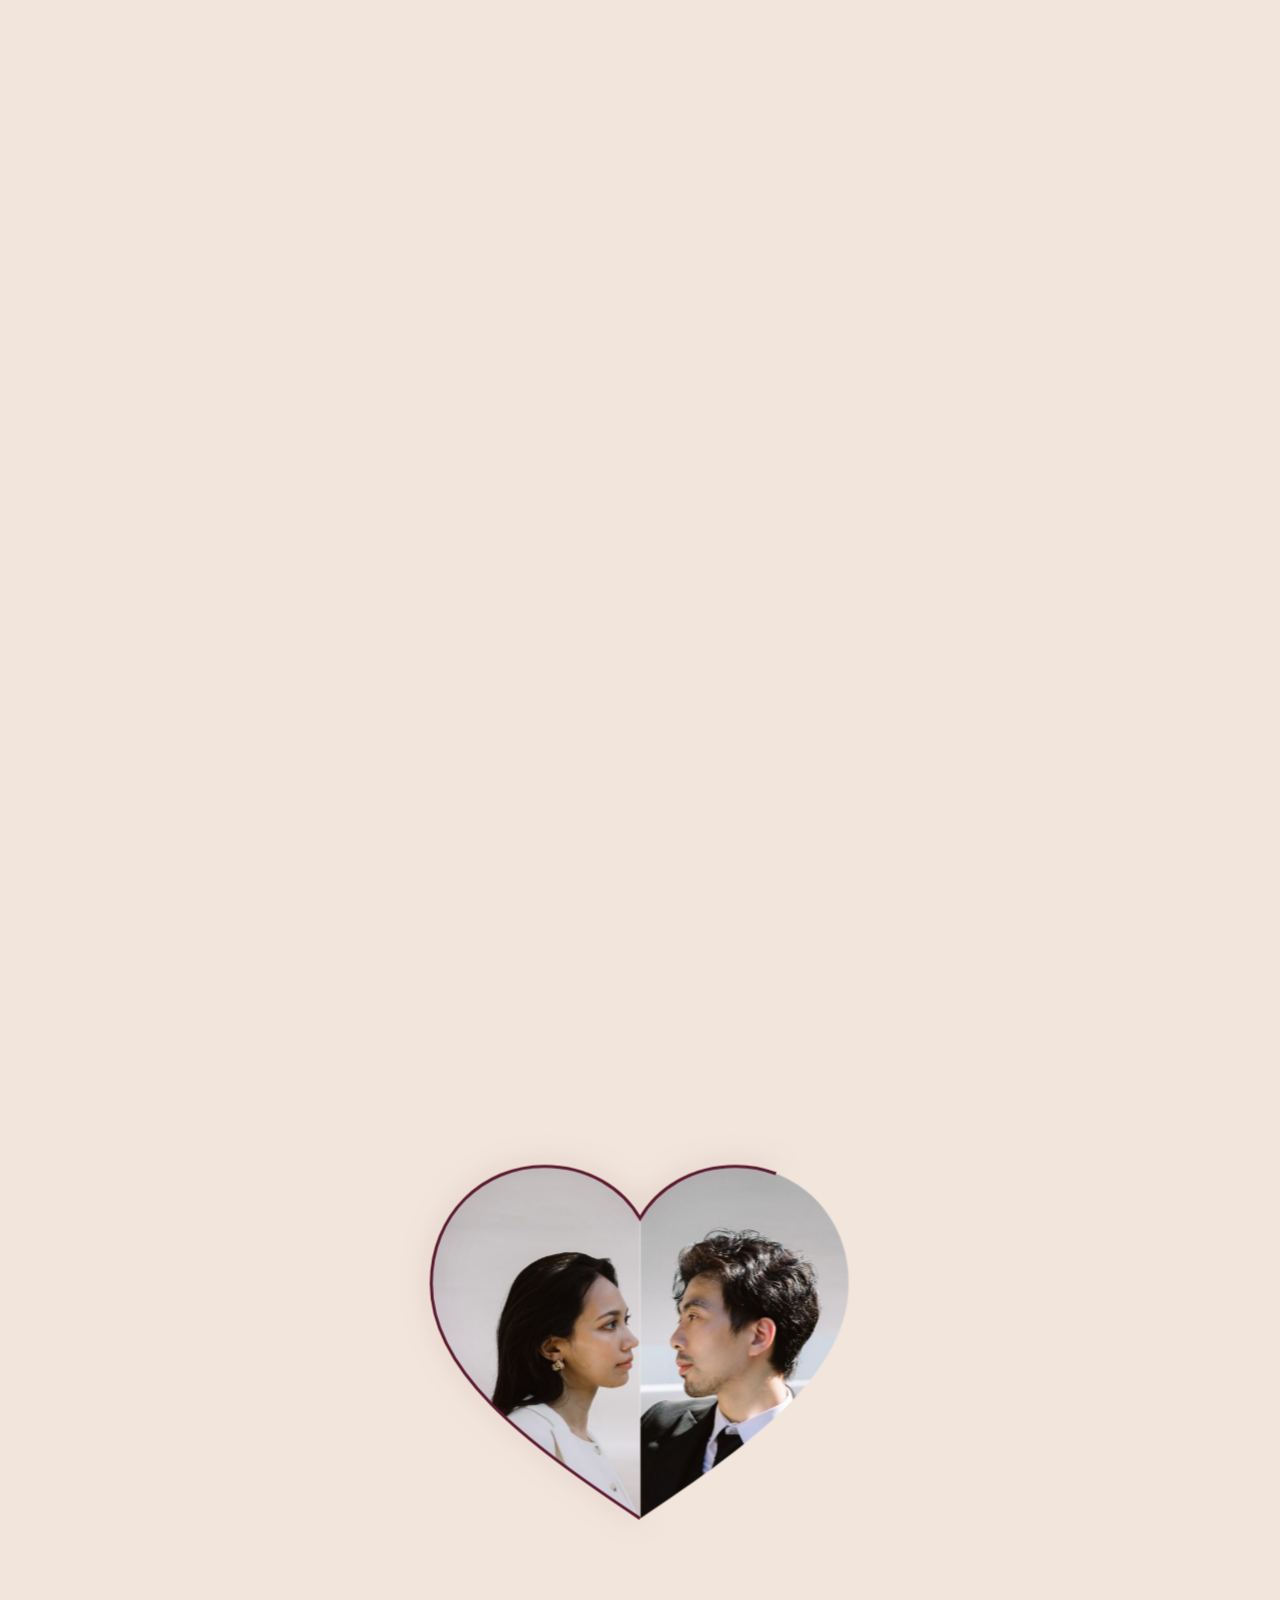
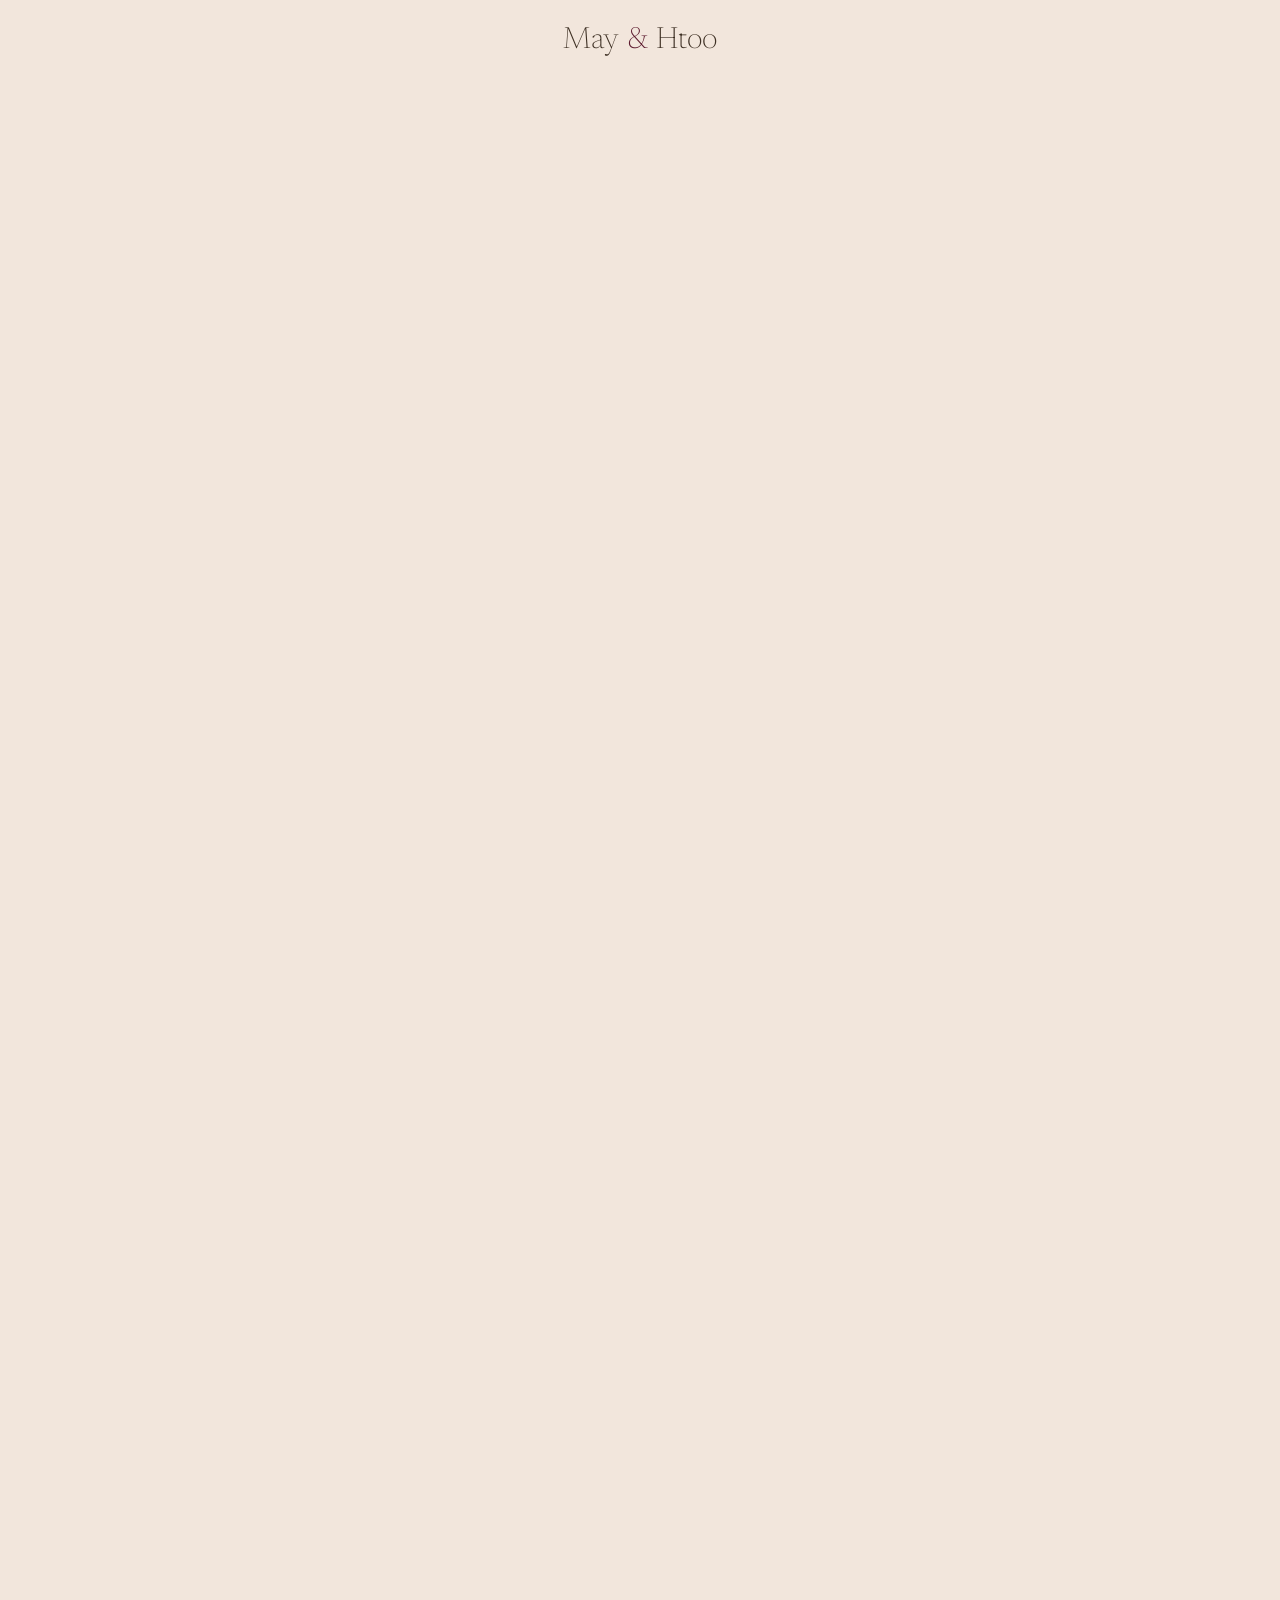
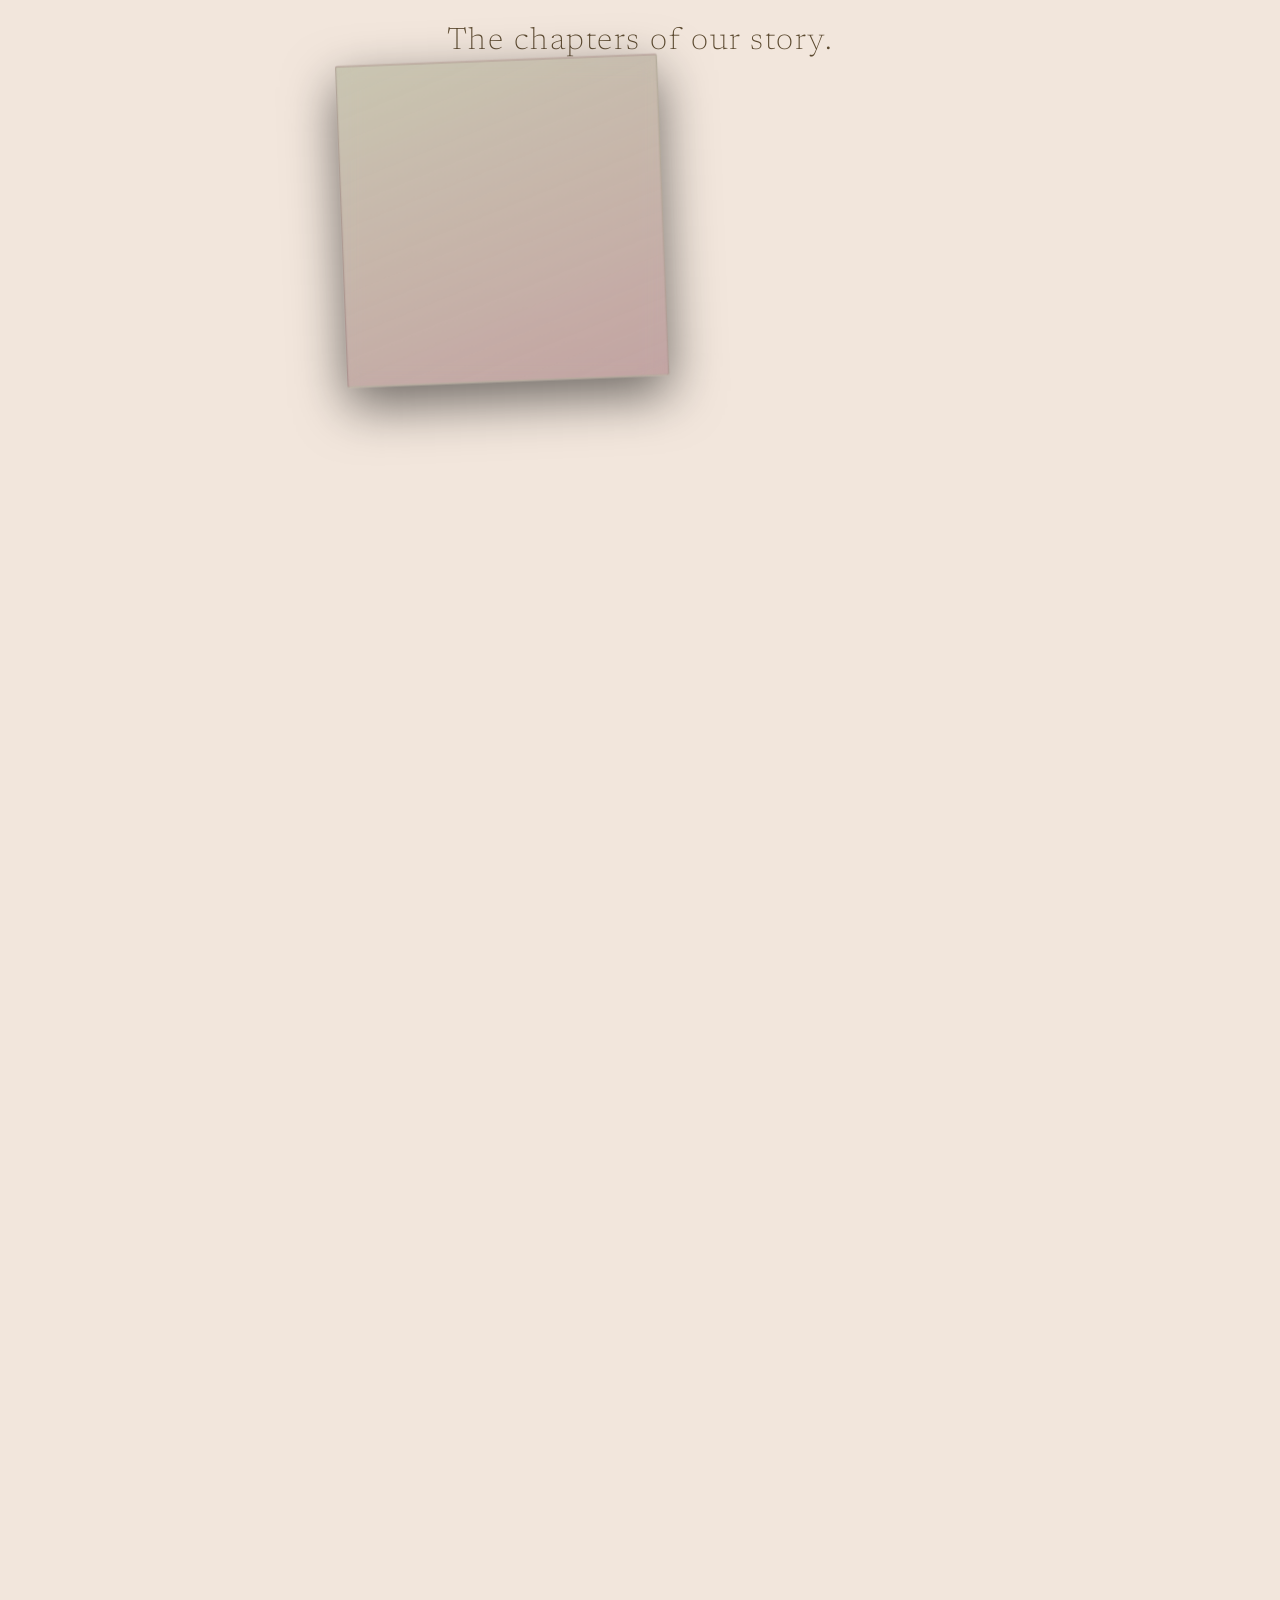
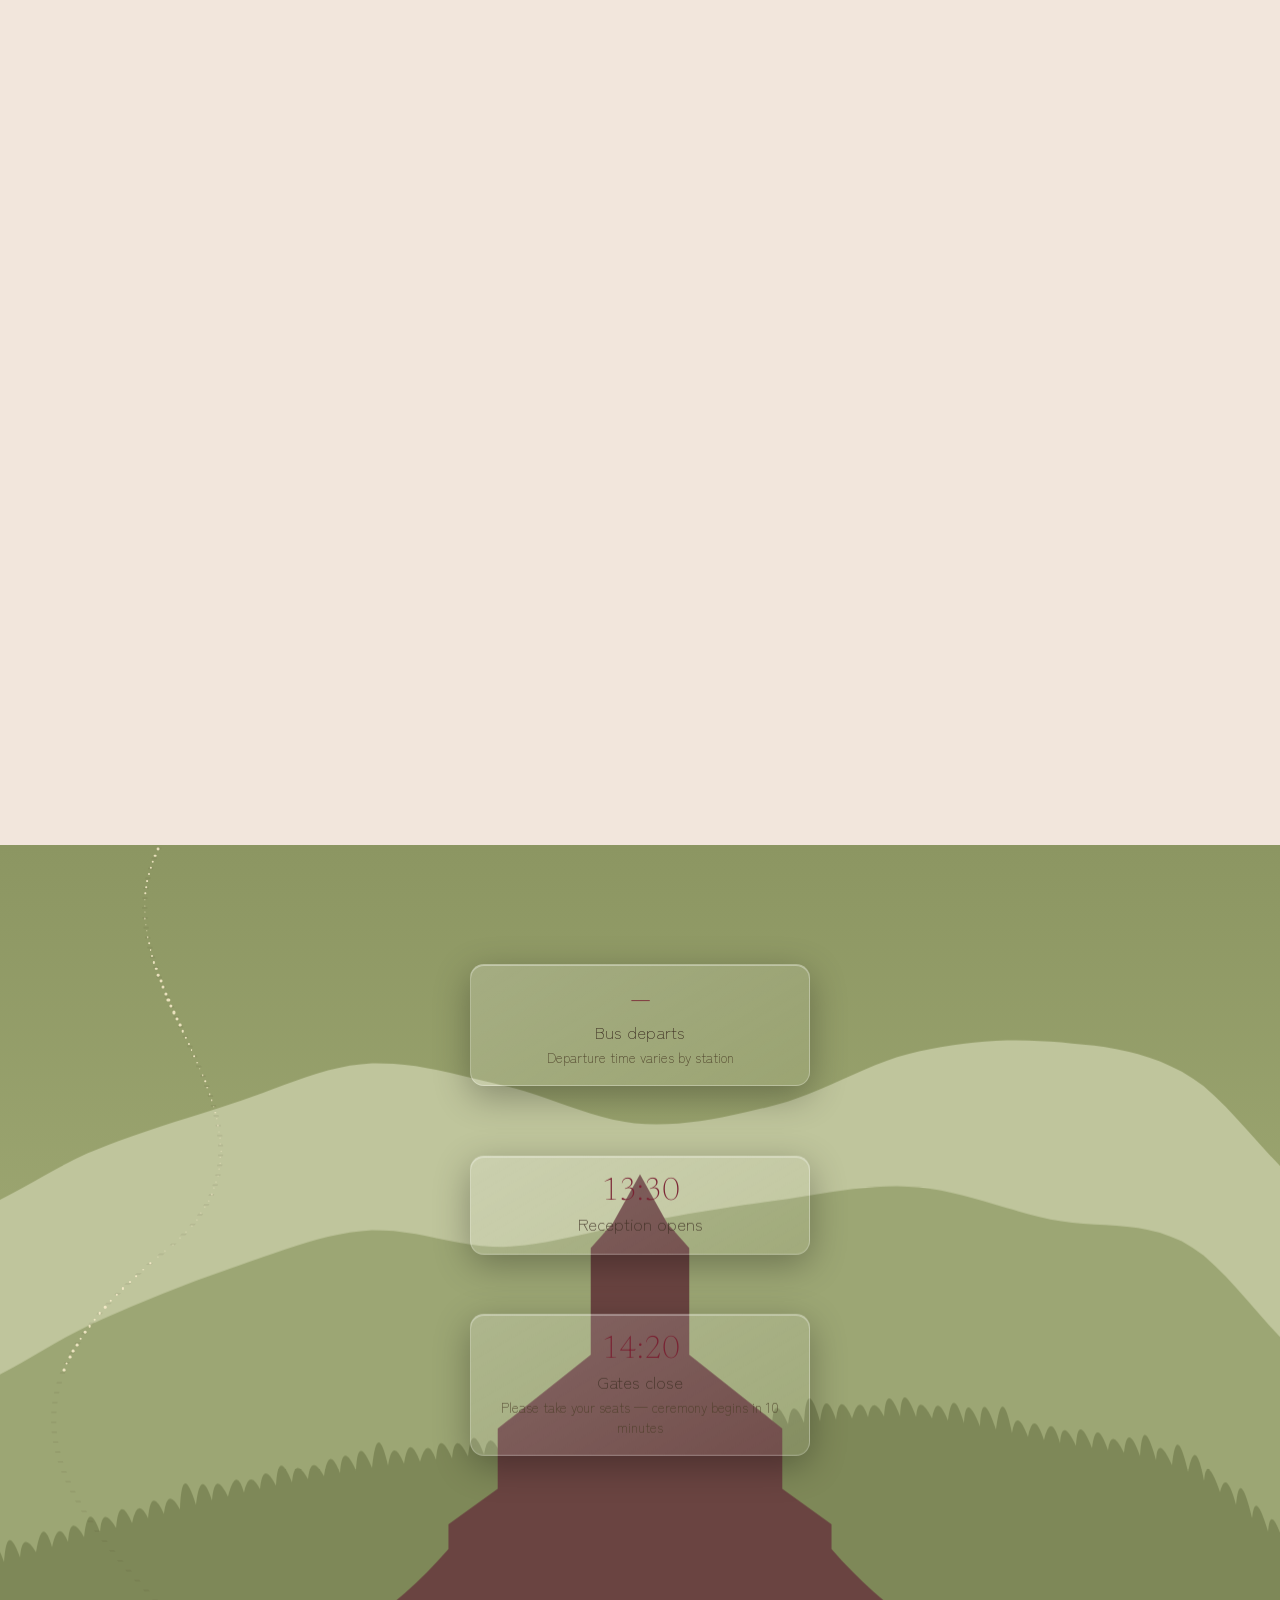
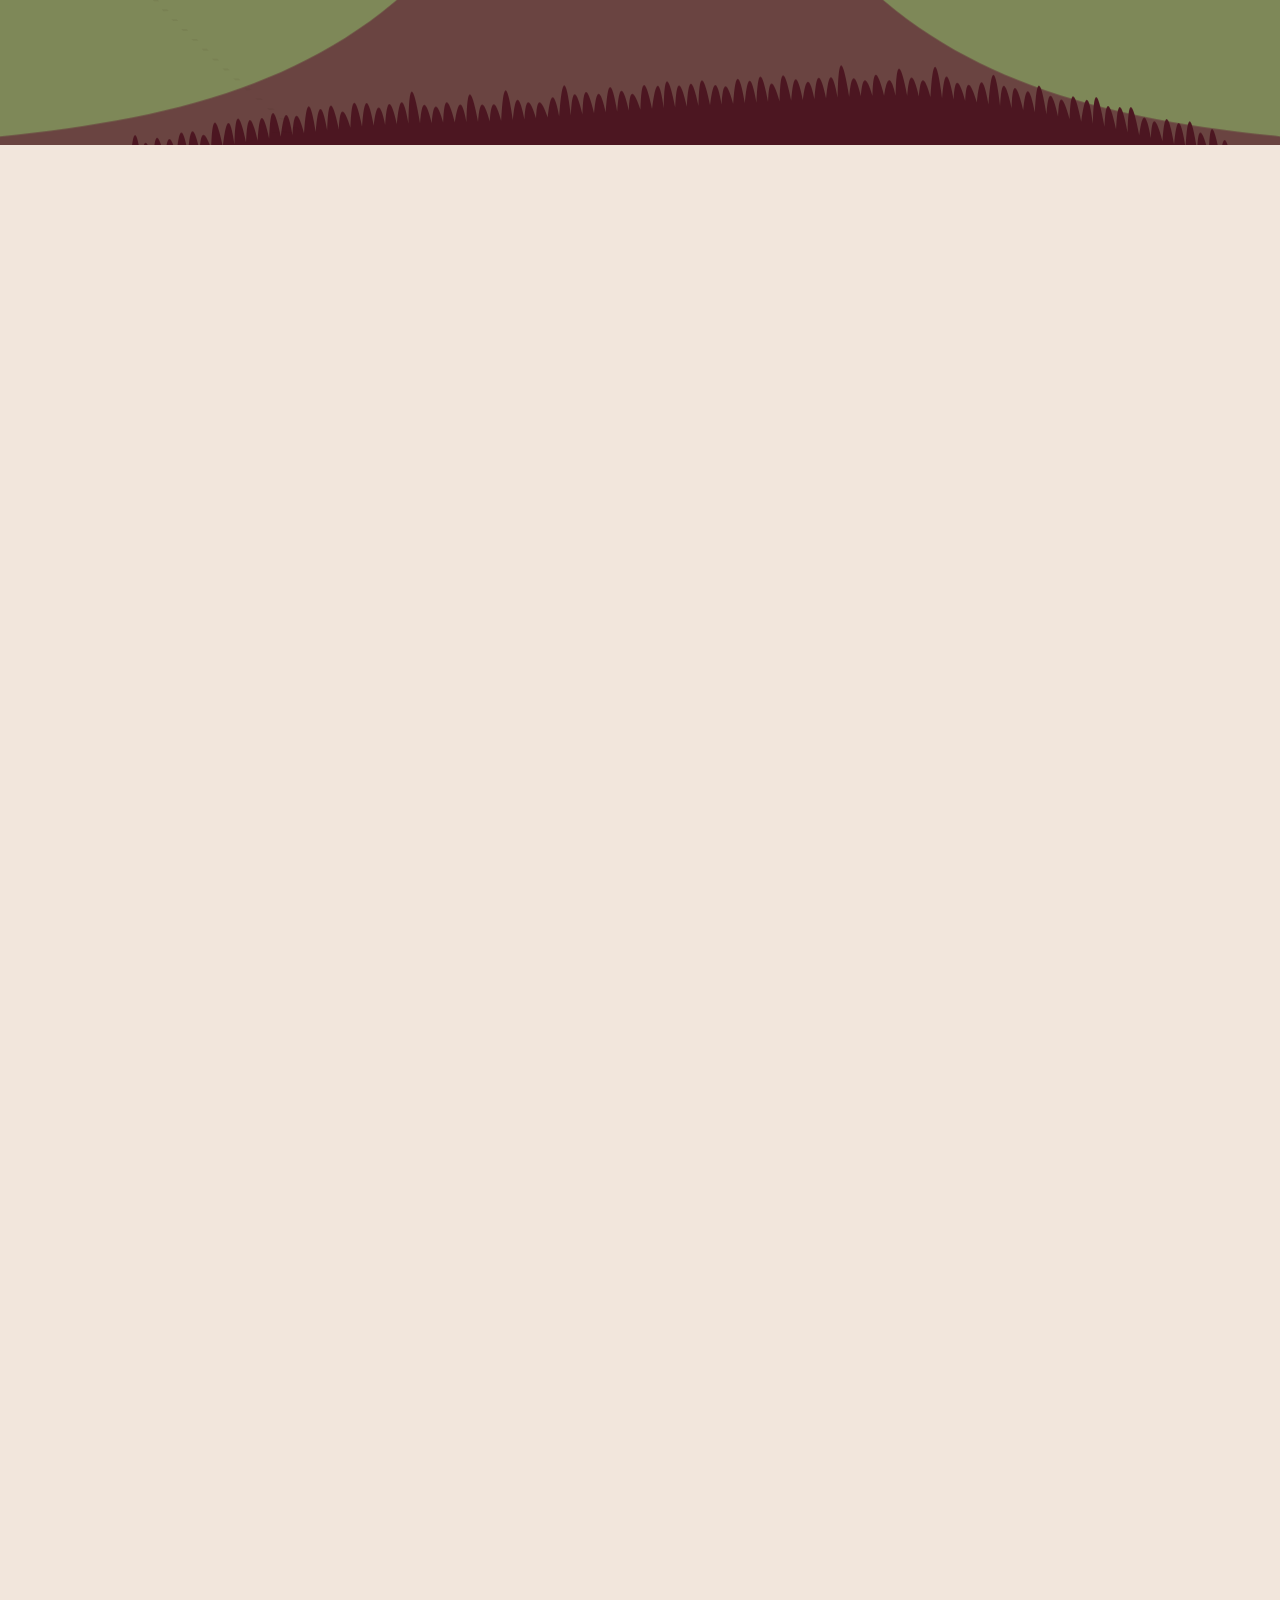
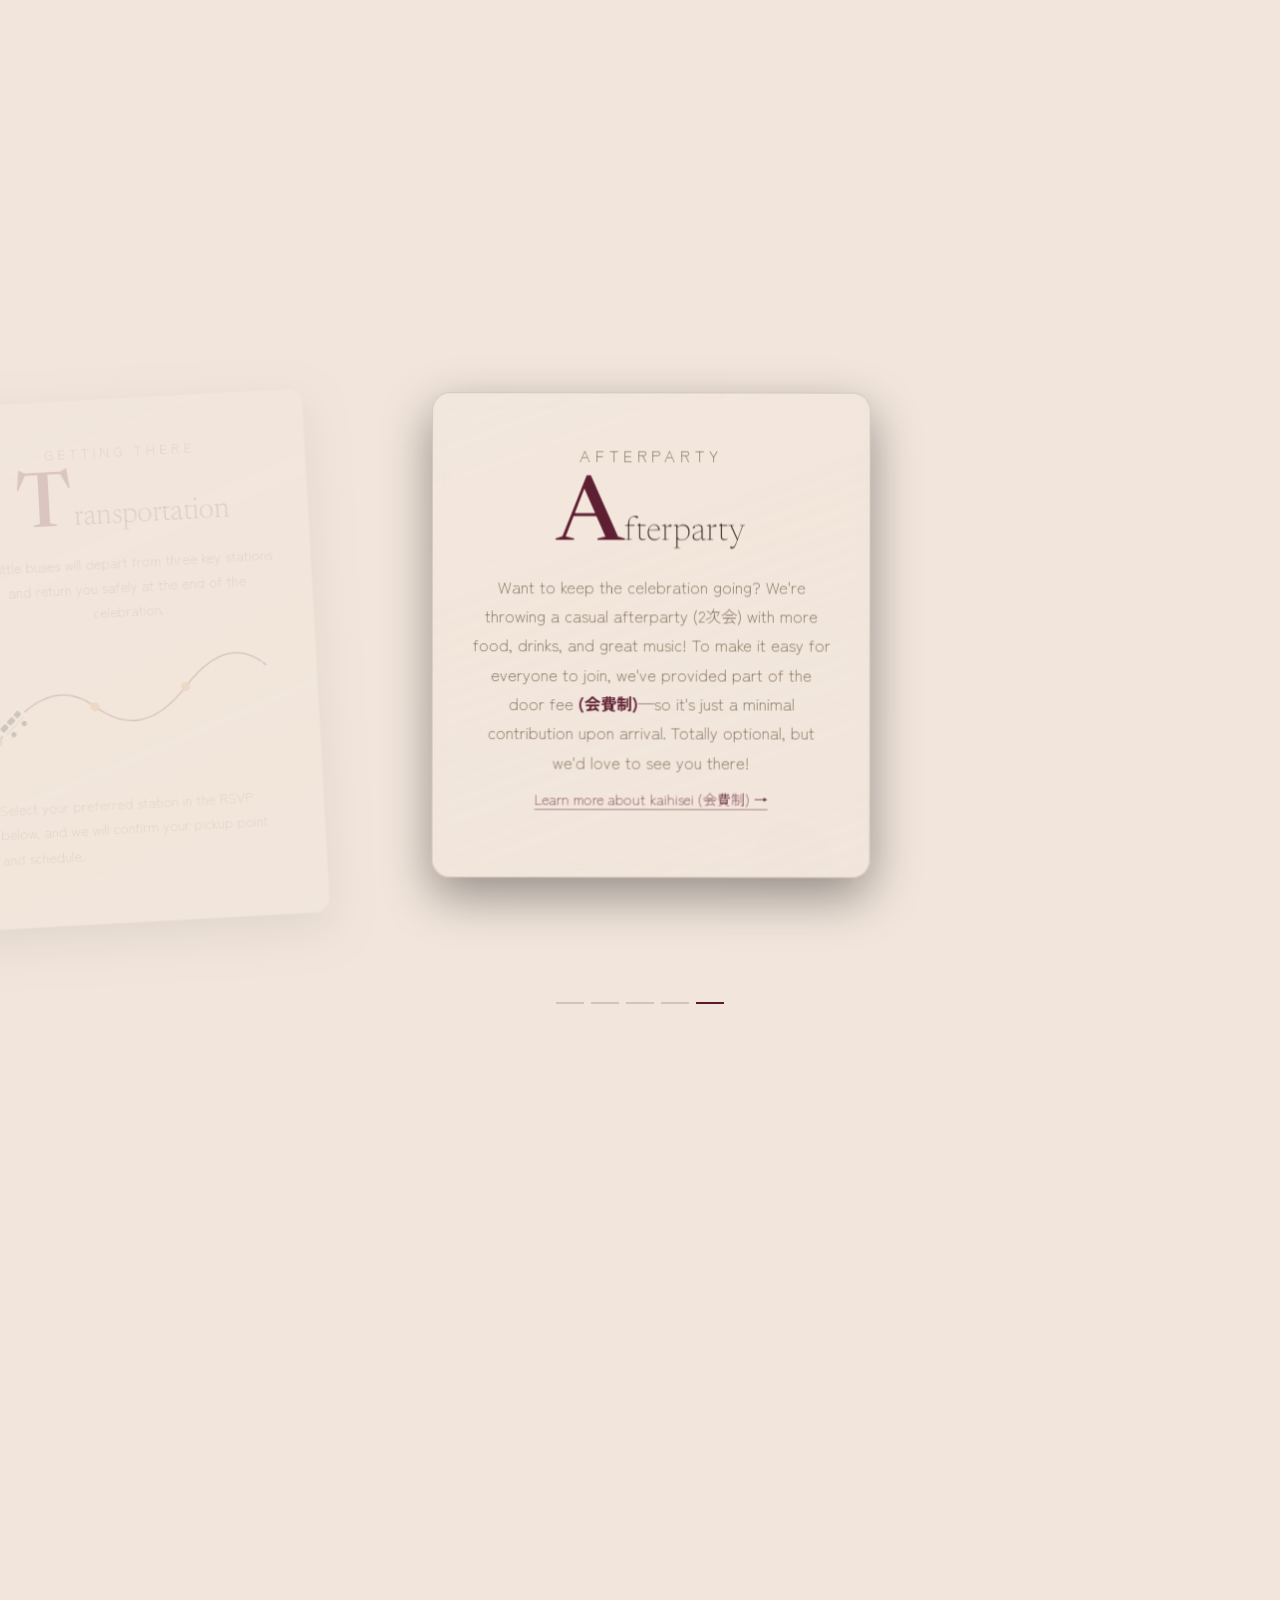
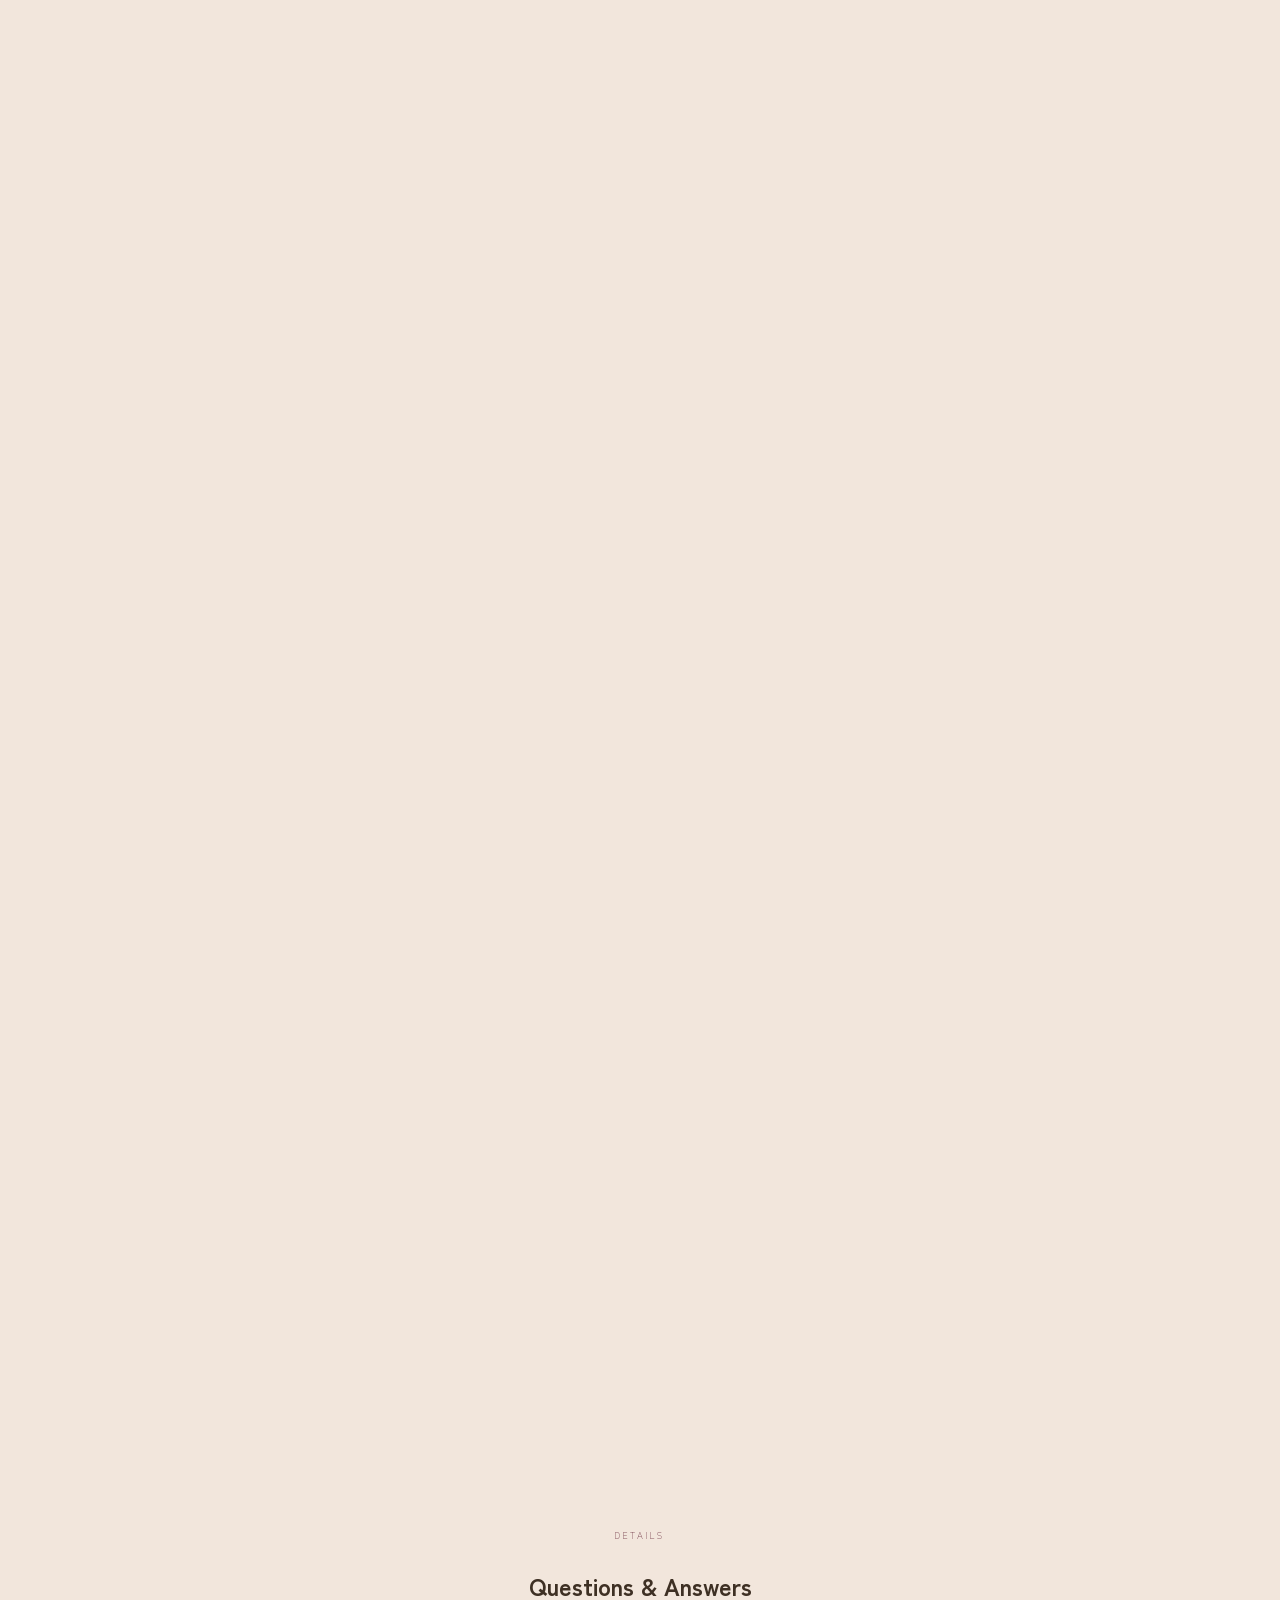
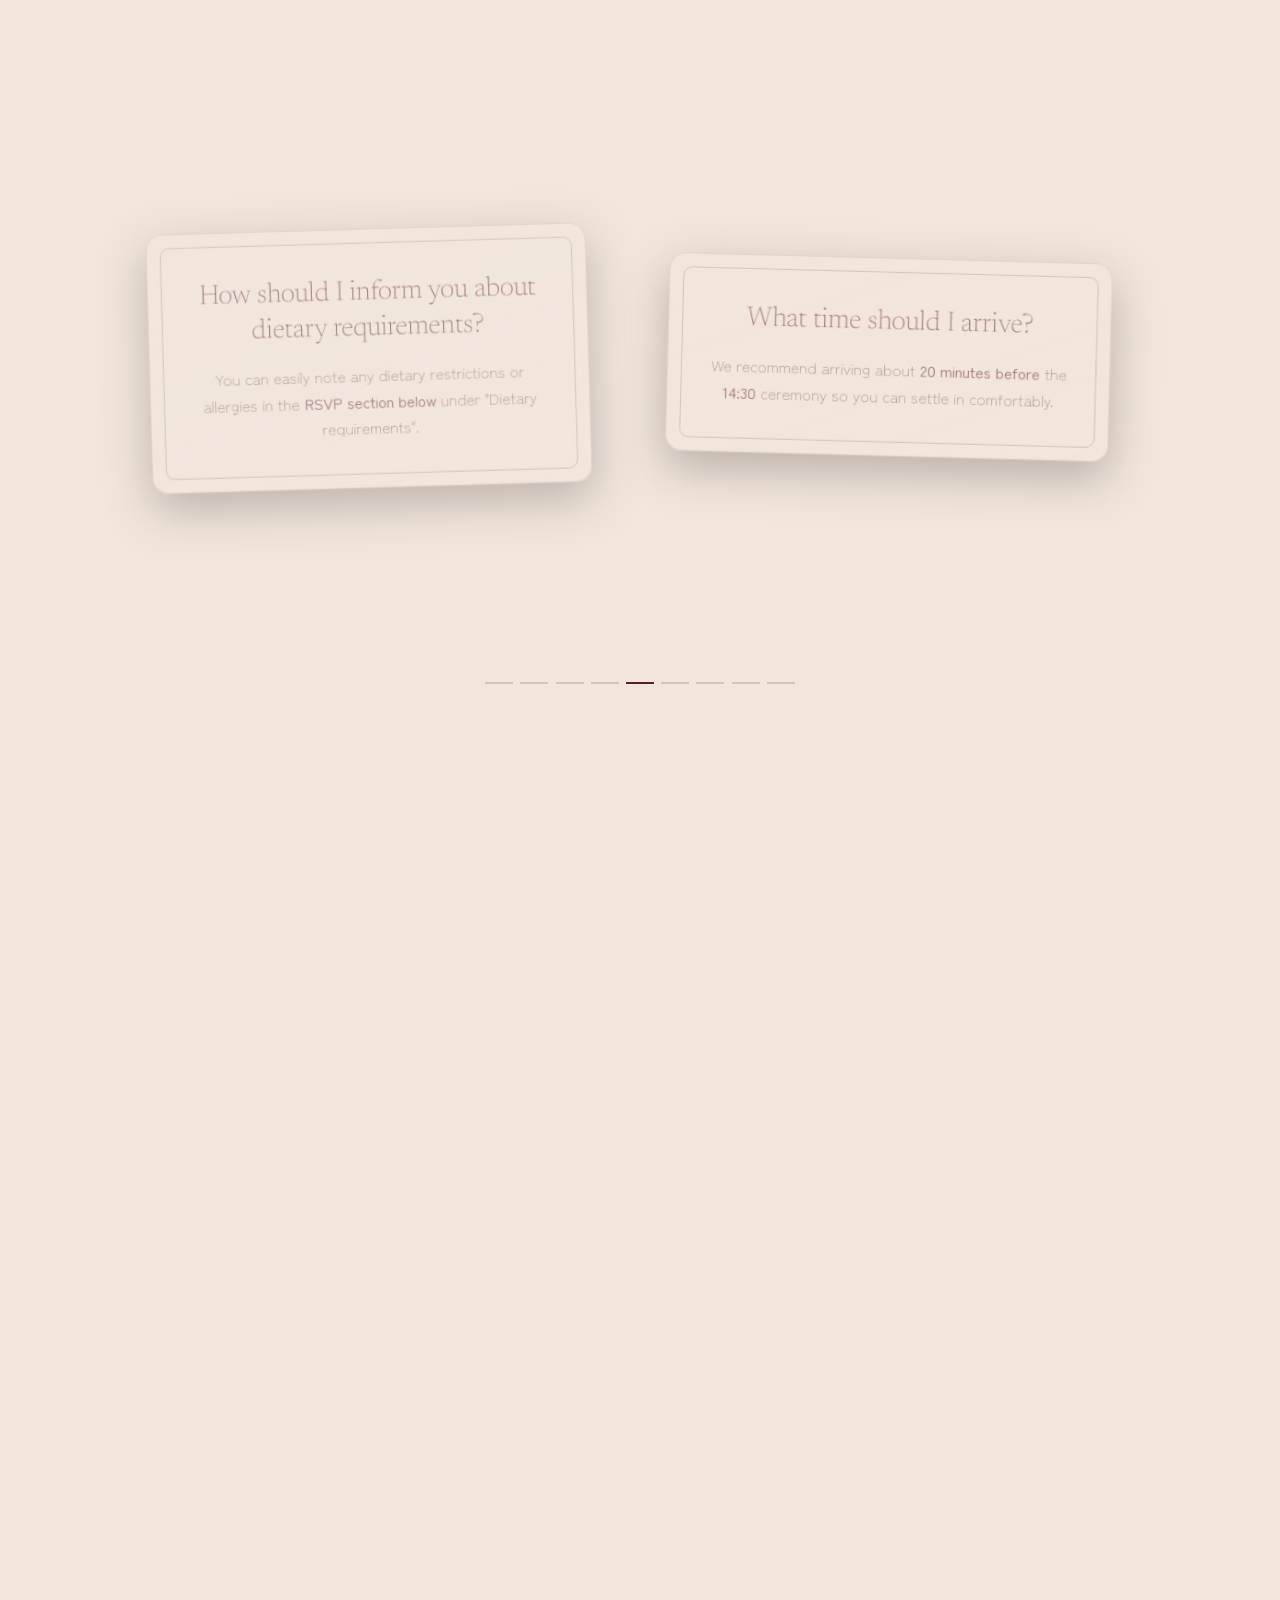
==== commit 1ce02e45: "Swap to the Sage & Burgundy palette (E) picked from the mockup samples Final palette per the sage-an" ====
--- a/index.html
+++ b/index.html
@@ -18,9 +18,9 @@
 <link rel="preconnect" href="https://fonts.gstatic.com" crossorigin>
 <link href="https://fonts.googleapis.com/css2?family=Newsreader:opsz,wght@6..72,200..500&family=Noto+Sans+Myanmar:wght@400;500;600;700&family=Zen+Kaku+Gothic+New:wght@300;400&family=Shippori+Mincho:wght@400;500&family=Alex+Brush&display=swap" rel="stylesheet">
 <style>
-:root{--ink:#EEE2D3;--ink-2:#6E7B3D;--bone:#3A3D1E;--greige:#A64B2A;--stone:#A67C2E;
-  --gold:#3F0013;--dim:#4A3820;--line:rgba(58,61,30,.14);--paper:#FFFFFF;
-  --sky-lavender:#C9C48A;--sky-peach:#D8A24B;--cloud-pink:#B5502E;--cloud-deep:#5C1520;
+:root{--ink:#F2E6DC;--ink-2:#8B9574;--bone:#3E3024;--greige:#5C4A30;--stone:#7A7255;
+  --gold:#5C1A2E;--dim:#4A3D26;--line:rgba(62,48,36,.14);--paper:#FFFFFF;
+  --sky-lavender:#C5CBA0;--sky-peach:#A8A876;--cloud-pink:#9C6B5C;--cloud-deep:#4A1522;
   --serif:"Newsreader",Georgia,serif;--sans:"Zen Kaku Gothic New",system-ui,sans-serif;
   --pad:clamp(1.25rem,6vw,3rem);--ease:cubic-bezier(.16,.84,.34,1)}
 html[lang="ja"]{--serif:"Shippori Mincho","Newsreader",serif}
@@ -34,41 +34,41 @@
 #bgphoto{position:fixed;left:0;right:0;top:-15%;height:130%;pointer-events:none;z-index:-1;background-size:cover;background-position:center;will-change:transform;
   background-image:
     url("assets/photos/bg-sky-mobile.jpg"),
-    radial-gradient(ellipse 70% 50% at 82% 88%,rgba(63,0,19,.18),transparent 60%),
-    radial-gradient(ellipse 60% 45% at 15% 20%,rgba(110,123,61,.24),transparent 65%),
-    linear-gradient(155deg,#C9C48A 0%,#D8A24B 45%,#EEE2D3 100%)}
+    radial-gradient(ellipse 70% 50% at 82% 88%,rgba(92,26,46,.18),transparent 60%),
+    radial-gradient(ellipse 60% 45% at 15% 20%,rgba(139,149,116,.28),transparent 65%),
+    linear-gradient(155deg,#C5CBA0 0%,#A8A876 45%,#F2E6DC 100%)}
 @media (min-width:768px){#bgphoto{background-image:
     url("assets/photos/bg-sky-desktop.jpg"),
-    radial-gradient(ellipse 70% 50% at 82% 88%,rgba(63,0,19,.18),transparent 60%),
-    radial-gradient(ellipse 60% 45% at 15% 20%,rgba(110,123,61,.24),transparent 65%),
-    linear-gradient(155deg,#C9C48A 0%,#D8A24B 45%,#EEE2D3 100%)}}
+    radial-gradient(ellipse 70% 50% at 82% 88%,rgba(92,26,46,.18),transparent 60%),
+    radial-gradient(ellipse 60% 45% at 15% 20%,rgba(139,149,116,.28),transparent 65%),
+    linear-gradient(155deg,#C5CBA0 0%,#A8A876 45%,#F2E6DC 100%)}}
 #paintwash{position:fixed;inset:0;pointer-events:none;z-index:118;mix-blend-mode:soft-light;opacity:.5;
   filter:url(#wc-edge);
   background:
-    radial-gradient(ellipse 60% 42% at 12% 14%,rgba(216,162,75,.32),transparent 62%),
-    radial-gradient(ellipse 56% 46% at 90% 8%,rgba(201,196,138,.3),transparent 64%),
-    radial-gradient(ellipse 52% 58% at 22% 92%,rgba(110,123,61,.22),transparent 62%),
-    radial-gradient(ellipse 64% 52% at 96% 86%,rgba(63,0,19,.16),transparent 64%),
-    radial-gradient(ellipse 70% 70% at 50% 48%,rgba(63,0,19,.08),transparent 68%),
-    linear-gradient(155deg,rgba(238,226,211,.35),transparent 55%)}
+    radial-gradient(ellipse 60% 42% at 12% 14%,rgba(139,149,116,.3),transparent 62%),
+    radial-gradient(ellipse 56% 46% at 90% 8%,rgba(197,203,160,.28),transparent 64%),
+    radial-gradient(ellipse 52% 58% at 22% 92%,rgba(139,149,116,.2),transparent 62%),
+    radial-gradient(ellipse 64% 52% at 96% 86%,rgba(92,26,46,.16),transparent 64%),
+    radial-gradient(ellipse 70% 70% at 50% 48%,rgba(92,26,46,.08),transparent 68%),
+    linear-gradient(155deg,rgba(242,230,220,.35),transparent 55%)}
 #vig{position:fixed;inset:0;pointer-events:none;z-index:119;
   background:radial-gradient(ellipse at 50% 45%,transparent 55%,rgba(0,0,0,.3) 100%)}
 .flag{position:fixed;z-index:200;top:0;left:0;right:0;padding:.4rem 1rem;font-size:.55rem;
   letter-spacing:.2em;text-transform:uppercase;color:var(--paper);background:var(--gold);text-align:center}
 #prog{position:fixed;top:0;left:0;height:2px;width:0;background:var(--gold);z-index:201}
 #lang{position:fixed;z-index:190;top:2.1rem;right:.9rem;display:flex;align-items:center;
-  padding:.15rem .3rem;border-radius:999px;background:rgba(238,226,211,.6);
-  backdrop-filter:blur(10px);-webkit-backdrop-filter:blur(10px);border:1px solid rgba(58,61,30,.12)}
+  padding:.15rem .3rem;border-radius:999px;background:rgba(242,230,220,.6);
+  backdrop-filter:blur(10px);-webkit-backdrop-filter:blur(10px);border:1px solid rgba(62,48,36,.12)}
 .lang-b{background:none;border:0;cursor:pointer;font-family:var(--sans);padding:.42rem .6rem;
   color:var(--stone);font-size:.58rem;letter-spacing:.16em;text-transform:uppercase;
   position:relative;transition:color .35s ease;line-height:1}
 .lang-b[lang="ja"], .lang-b[lang="my"]{letter-spacing:.06em;text-transform:none}
 .lang-b.on{color:var(--gold)}
 .lang-b.on::after{content:"";position:absolute;left:.5rem;right:.5rem;bottom:.16rem;height:1px;background:var(--gold)}
-.lang-sep{width:1px;height:9px;background:rgba(58,61,30,.18)}
+.lang-sep{width:1px;height:9px;background:rgba(62,48,36,.18)}
 #music{position:fixed;z-index:190;left:.9rem;bottom:max(1rem,env(safe-area-inset-bottom));
-  width:44px;height:44px;border-radius:50%;border:1px solid rgba(58,61,30,.16);
-  background:rgba(238,226,211,.6);backdrop-filter:blur(10px);-webkit-backdrop-filter:blur(10px);
+  width:44px;height:44px;border-radius:50%;border:1px solid rgba(62,48,36,.16);
+  background:rgba(242,230,220,.6);backdrop-filter:blur(10px);-webkit-backdrop-filter:blur(10px);
   cursor:pointer;display:flex;align-items:center;justify-content:center;gap:2.5px;transition:border-color .35s ease}
 #music:hover{border-color:var(--gold)}
 #music i{display:block;width:2px;background:var(--stone);border-radius:1px;height:8px;transition:background .35s ease}
@@ -97,7 +97,7 @@
 #vidph p{margin:0}
 #vidph .ph-label{font-size:.6rem;letter-spacing:.3em;text-transform:uppercase;color:var(--stone)}
 #vidph .ph-title{font-family:var(--serif);font-weight:200;font-size:clamp(1.2rem,5.5vw,1.9rem);color:var(--greige)}
-.bar{width:min(56vw,220px);height:1px;background:rgba(58,61,30,.2);overflow:hidden}
+.bar{width:min(56vw,220px);height:1px;background:rgba(62,48,36,.2);overflow:hidden}
 .bar i{display:block;height:100%;width:0;background:var(--gold)}
 #skip{position:absolute;bottom:max(1.6rem,env(safe-area-inset-bottom));right:1.4rem;background:none;
   border:0;cursor:pointer;color:var(--stone);font-family:var(--sans);font-size:.68rem;
@@ -109,7 +109,7 @@
 .mono-logo-stage{position:relative;z-index:2;display:flex;align-items:center;justify-content:center;pointer-events:none}
 .mono-inner{position:relative;z-index:3;width:100%}
 #monogram{width:min(38vw,150px);height:auto;will-change:transform;opacity:0;transition:opacity 1.4s ease 0.9s;display:block;
-  padding:14%;background:radial-gradient(ellipse 62% 58% at 50% 50%,#3F0013 60%,transparent 78%);box-sizing:border-box}
+  padding:14%;background:radial-gradient(ellipse 62% 58% at 50% 50%,var(--gold) 60%,transparent 78%);box-sizing:border-box}
 .drawn #monogram{opacity:1}
 @keyframes draw{to{stroke-dashoffset:0}}
 .hero-names{display:flex;align-items:baseline;justify-content:center;gap:.55rem;
@@ -133,7 +133,7 @@
   display:flex;flex-direction:column;align-items:center;justify-content:center}
 .cd-ring{position:absolute;inset:0;transform:rotate(-90deg)}
 .cd-ring circle{fill:none;stroke-width:1.4}
-.cd-ring .bg{stroke:rgba(58,61,30,.13)}
+.cd-ring .bg{stroke:rgba(62,48,36,.13)}
 .cd-ring .fg{stroke:var(--gold);stroke-linecap:round;transition:stroke-dashoffset .9s var(--ease)}
 .roll{display:flex;height:1.72em;overflow:hidden;font-family:var(--serif);font-weight:200;
   font-size:clamp(1.3rem,5.6vw,1.9rem);line-height:1.72}
@@ -177,10 +177,10 @@
 .heart-stage{position:relative;width:min(80vw,440px);aspect-ratio:200/180}
 .heart-stage svg{width:100%;height:100%;overflow:visible}
 .hg{will-change:transform}
-.hi{font-family:var(--serif);font-weight:200;font-size:44px;fill:rgba(58,61,30,.55)}
+.hi{font-family:var(--serif);font-weight:200;font-size:44px;fill:rgba(62,48,36,.55)}
 #hOutline{fill:none;stroke:var(--gold);stroke-width:1.4;
   stroke-dasharray:var(--hlen,600);stroke-dashoffset:var(--hlen,600);
-  filter:drop-shadow(0 0 6px rgba(63,0,19,.5))}
+  filter:drop-shadow(0 0 6px rgba(92,26,46,.5))}
 .heart-names{display:flex;align-items:baseline;justify-content:center;gap:.5rem;
   font-family:var(--serif);font-weight:200;font-size:clamp(1.2rem,5.4vw,1.9rem);
   color:var(--bone);white-space:nowrap;}
@@ -207,32 +207,32 @@
 .rec.playing .rec-vinyl{animation:spinVinyl 2.6s linear infinite}
 @keyframes spinVinyl{from{transform:translateY(-50%) rotate(0deg)}to{transform:translateY(-50%) rotate(360deg)}}
 .rec-cover{cursor:pointer;position:relative;width:var(--rs);height:var(--rs);border-radius:2px;
-  background:linear-gradient(140deg,#243A2C,#16241C);border:1px solid rgba(58,61,30,.13);
+  background:linear-gradient(140deg,#243A2C,#16241C);border:1px solid rgba(62,48,36,.13);
   display:flex;align-items:center;justify-content:center;box-shadow:0 16px 44px rgba(0,0,0,.55);
   overflow:hidden;transition:box-shadow .4s ease}
-.rec.playing .rec-cover{box-shadow:0 16px 44px rgba(0,0,0,.55),0 0 0 2px var(--gold),0 0 26px rgba(63,0,19,.45)}
+.rec.playing .rec-cover{box-shadow:0 16px 44px rgba(0,0,0,.55),0 0 0 2px var(--gold),0 0 26px rgba(92,26,46,.45)}
 .rec-cover img{width:100%;height:100%;object-fit:cover;display:block}
 .rec-cover.no-photo img.real{display:none}
-.rec-cover.no-photo{background:linear-gradient(160deg,rgba(216,162,75,.4),rgba(63,0,19,.32));
+.rec-cover.no-photo{background:linear-gradient(160deg,rgba(139,149,116,.4),rgba(92,26,46,.32));
   backdrop-filter:blur(12px) saturate(1.15);-webkit-backdrop-filter:blur(12px) saturate(1.15);
-  border:1px solid rgba(58,61,30,.18)}
+  border:1px solid rgba(62,48,36,.18)}
 .rc-mono{position:absolute;left:50%;top:46%;transform:translate(-50%,-50%);width:34%!important;height:auto!important;
   opacity:.28;z-index:2;object-fit:contain!important;filter:drop-shadow(0 4px 16px rgba(0,0,0,.5))}
 .rc-soon{position:absolute;left:0;right:0;bottom:14%;text-align:center;font-size:.56rem;z-index:2;
-  letter-spacing:.24em;text-transform:uppercase;color:rgba(58,61,30,.5);}
+  letter-spacing:.24em;text-transform:uppercase;color:rgba(62,48,36,.5);}
 .soon-fx{position:fixed;left:50%;top:50%;width:0;height:0;pointer-events:none;z-index:45}
 .soon-fx .glow{position:absolute;left:0;top:0;width:64vmin;height:64vmin;border-radius:50%;
   transform:translate(-50%,-50%) scale(var(--soon-s,.24));
-  background:radial-gradient(circle,rgba(63,0,19,.4),rgba(63,0,19,0) 65%);
+  background:radial-gradient(circle,rgba(92,26,46,.4),rgba(92,26,46,0) 65%);
   opacity:var(--soon-o,.55)}
 .soon-fx .txt{position:absolute;left:0;top:0;transform:translate(-50%,-50%) scale(var(--soon-s,.24));
   transform-origin:center;font-family:"Alex Brush",cursive;font-weight:400;color:#fff;white-space:nowrap;
   font-size:clamp(2.6rem,15vw,7.5rem);line-height:1;
-  text-shadow:0 0 40px rgba(63,0,19,.6);
+  text-shadow:0 0 40px rgba(92,26,46,.6);
   opacity:var(--soon-o,.55)}
 .soon-fx .spark{position:absolute;left:0;top:0;color:var(--gold);font-size:1.3rem;
   transform:translate(calc(var(--sx,0) * var(--soon-s,.24)),calc(var(--sy,0) * var(--soon-s,.24))) scale(var(--soon-s,.24));
-  opacity:calc(var(--soon-o,.55) * .85);text-shadow:0 0 10px rgba(63,0,19,.7)}
+  opacity:calc(var(--soon-o,.55) * .85);text-shadow:0 0 10px rgba(92,26,46,.7)}
 .rec-cap{position:absolute;left:0;right:0;top:calc(var(--rs) + .7rem);text-align:center;
   font-size:.6rem;letter-spacing:.24em;text-transform:uppercase;color:var(--dim)}
 .rec-title{position:absolute;z-index:12;top:10dvh;left:0;right:0;text-align:center;padding:0 8vw}
@@ -253,11 +253,11 @@
 #jVenue{opacity:0;will-change:opacity}
 #jRail{position:absolute;inset:0;z-index:8;pointer-events:none}
 #jRail svg{width:100%;height:100%;display:block}
-#railGhost{fill:none;stroke:rgba(58,61,30,.07);stroke-width:.4;stroke-dasharray:2 9}
+#railGhost{fill:none;stroke:rgba(62,48,36,.07);stroke-width:.4;stroke-dasharray:2 9}
 #trail{position:absolute;inset:0;z-index:9;pointer-events:none}
 .tp{position:absolute;border-radius:50%;background:#F8ECCB;transform:translate(-50%,-50%);opacity:0}
 #star{position:absolute;z-index:10;width:8px;height:8px;border-radius:50%;background:#FFFBEE;
-  box-shadow:0 0 9px 3px rgba(255,242,206,.95),0 0 24px 9px rgba(63,0,19,.32);
+  box-shadow:0 0 9px 3px rgba(255,242,206,.95),0 0 24px 9px rgba(92,26,46,.32);
   transform:translate(-50%,-50%);will-change:transform,opacity;pointer-events:none;opacity:0}
 #fw{position:absolute;inset:0;z-index:11;pointer-events:none}
 .fwp{position:absolute;width:4px;height:4px;border-radius:50%;transform:translate(-50%,-50%);
@@ -281,7 +281,7 @@
   border:1px solid rgba(255,255,255,.26);
   box-shadow:0 10px 36px rgba(0,0,0,.3),inset 0 1px 0 rgba(255,255,255,.34)}
 .day-time{font-family:var(--serif);font-weight:200;font-size:clamp(1.5rem,6vw,2rem);
-  color:#B8791E;line-height:1.1}
+  color:#7A2233;line-height:1.1}
 .day-what{font-size:clamp(.95rem,3.6vw,1.06rem);color:var(--bone);line-height:1.4}
 .day-what small{display:block;font-size:clamp(.78rem,2.9vw,.85rem);color:var(--dim);
   line-height:1.5;margin-top:.2rem}
@@ -295,9 +295,9 @@
 .card{position:absolute;left:50%;top:50%;width:min(84vw,440px);
   transform:translate(-50%,-50%);will-change:transform,opacity;
   padding:2.6rem 1.8rem 2.4rem;border-radius:18px;text-align:center;
-  background:linear-gradient(160deg,rgba(238,226,211,.55),rgba(238,226,211,.4));
+  background:linear-gradient(160deg,rgba(242,230,220,.55),rgba(242,230,220,.4));
   backdrop-filter:blur(9px);-webkit-backdrop-filter:blur(9px);
-  border:1px solid rgba(58,61,30,.16);box-shadow:0 18px 50px rgba(0,0,0,.4)}
+  border:1px solid rgba(62,48,36,.16);box-shadow:0 18px 50px rgba(0,0,0,.4)}
 @media (min-width:768px){.card{padding:3rem 2.4rem 2.8rem}}
 .card .eyebrow{margin-bottom:.8rem}
 .card h3{font-family:var(--serif);font-weight:200;font-size:clamp(1.7rem,7vw,2.3rem);
@@ -306,7 +306,7 @@
 .card p .hl{color:var(--gold);font-weight:600}
 .cards-dots{position:absolute;bottom:9dvh;left:0;right:0;display:flex;gap:.45rem;
   justify-content:center;z-index:30}
-.cd-dot{width:28px;height:2px;background:rgba(58,61,30,.18);transition:background .5s ease}
+.cd-dot{width:28px;height:2px;background:rgba(62,48,36,.18);transition:background .5s ease}
 .cd-dot.on{background:var(--gold)}
 
 /* ══════ FAQ ══════ */
@@ -317,10 +317,10 @@
 .faq-card{position:absolute;left:50%;top:54%;width:min(90vw,480px);
   transform:translate(-50%,-50%);will-change:transform,opacity;
   padding:2.6rem 2rem;border-radius:18px;text-align:center;
-  background:linear-gradient(160deg,rgba(238,226,211,.55),rgba(238,226,211,.4));
+  background:linear-gradient(160deg,rgba(242,230,220,.55),rgba(242,230,220,.4));
   backdrop-filter:blur(9px);-webkit-backdrop-filter:blur(9px);
-  border:1px solid rgba(58,61,30,.16);box-shadow:0 18px 50px rgba(0,0,0,.4)}
-.faq-card::before{content:"";position:absolute;inset:10px;border:1px solid rgba(58,61,30,.35);
+  border:1px solid rgba(62,48,36,.16);box-shadow:0 18px 50px rgba(0,0,0,.4)}
+.faq-card::before{content:"";position:absolute;inset:10px;border:1px solid rgba(62,48,36,.35);
   border-radius:10px;pointer-events:none}
 @media (min-width:768px){.faq-card{padding:3.1rem 2.7rem}.faq-card::before{inset:14px}}
 .faq-q{font-family:var(--serif);font-weight:200;font-size:clamp(1.4rem,6.2vw,1.85rem);
@@ -329,7 +329,7 @@
 .faq-a .hl{color:var(--gold);font-weight:400}
 .faq-dots{position:absolute;bottom:9dvh;left:0;right:0;display:flex;gap:.45rem;
   justify-content:center;z-index:30}
-.fq-dot{width:28px;height:2px;background:rgba(58,61,30,.18);transition:background .5s ease}
+.fq-dot{width:28px;height:2px;background:rgba(62,48,36,.18);transition:background .5s ease}
 .fq-dot.on{background:var(--gold)}
 #cardBubbles{position:absolute;inset:0;z-index:0;pointer-events:none;overflow:hidden}
 .bub{position:absolute;border-radius:50%;opacity:0}
@@ -340,16 +340,16 @@
   line-height:.82;display:inline-block;will-change:transform}
 .save-date .rest{font-size:clamp(1.5rem,6vw,2rem)}
 .save-date.plain .rest{font-size:clamp(1.5rem,7vw,2.4rem)}
-.cal-card{position:relative;width:126px;margin:0 auto;padding:0 0 .9rem;background:rgba(58,61,30,.06);
+.cal-card{position:relative;width:126px;margin:0 auto;padding:0 0 .9rem;background:rgba(62,48,36,.06);
   border:1px solid var(--line);border-radius:.35rem .35rem 1rem 1rem;cursor:pointer;
   font-family:var(--sans);display:block;overflow:hidden;transition:.35s var(--ease);
   animation:calBeat 2.2s ease-in-out infinite}
-@keyframes calBeat{0%,100%{transform:scale(1);box-shadow:0 0 0 0 rgba(63,0,19,.4)}
-  8%{transform:scale(1.06);box-shadow:0 0 0 7px rgba(63,0,19,0)}
+@keyframes calBeat{0%,100%{transform:scale(1);box-shadow:0 0 0 0 rgba(92,26,46,.4)}
+  8%{transform:scale(1.06);box-shadow:0 0 0 7px rgba(92,26,46,0)}
   16%{transform:scale(1)}}
 @media (hover:hover){.cal-card:hover{animation-play-state:paused}}
 .cal-card::before,.cal-card::after{content:"";position:absolute;top:.45rem;width:5px;height:5px;
-  border-radius:50%;background:#16241C;border:1px solid rgba(58,61,30,.3);z-index:2}
+  border-radius:50%;background:#16241C;border:1px solid rgba(62,48,36,.3);z-index:2}
 .cal-card::before{left:34px}.cal-card::after{right:34px}
 .cal-top{display:block;background:var(--gold);color:var(--paper);font-size:.56rem;letter-spacing:.22em;
   text-transform:uppercase;padding:.6rem 0 .34rem;font-weight:400}
@@ -365,12 +365,12 @@
 .dress-h .rest{font-size:clamp(1.5rem,6.4vw,2.1rem);letter-spacing:.01em}
 .swatches{display:flex;gap:.55rem;justify-content:center;margin:1.6rem 0 0}
 .sw{width:clamp(34px,10vw,50px);height:clamp(34px,10vw,50px);border-radius:50%;
-  box-shadow:inset 0 0 0 1px rgba(58,61,30,.1);will-change:transform}
+  box-shadow:inset 0 0 0 1px rgba(62,48,36,.1);will-change:transform}
 .sw-tie{display:flex;align-items:center;justify-content:center}
 
 .route{margin:1rem 0 1.4rem}
 .route svg{width:100%;height:auto;display:block;overflow:visible}
-#routeGhost{fill:none;stroke:rgba(58,61,30,.14);stroke-width:1.4;stroke-dasharray:5 7;animation:run 1.6s linear infinite}
+#routeGhost{fill:none;stroke:rgba(62,48,36,.14);stroke-width:1.4;stroke-dasharray:5 7;animation:run 1.6s linear infinite}
 @keyframes run{to{stroke-dashoffset:-24}}
 #routePath{fill:none;stroke:var(--gold);stroke-width:1.8;stroke-dasharray:var(--rlen,900);stroke-dashoffset:var(--rlen,900)}
 .stop{opacity:0;transition:opacity .5s ease}
@@ -384,7 +384,7 @@
 .bus-v small{display:block;color:var(--stone);font-size:.76rem}
 .gate-note{border-left:1px solid var(--gold);padding:.2rem 0 .2rem .9rem;font-size:.8rem;
   color:var(--stone);margin:1.4rem 0 0;text-align:left}
-.map-embed{margin-top:1rem;border-radius:12px;overflow:hidden;border:1px solid rgba(58,61,30,.16)}
+.map-embed{margin-top:1rem;border-radius:12px;overflow:hidden;border:1px solid rgba(62,48,36,.16)}
 .map-embed iframe{display:block;filter:grayscale(.15) saturate(1.1)}
 #gated{max-height:0;opacity:0;overflow:hidden;transition:max-height 1.1s var(--ease),opacity .85s ease}
 #gated.open{max-height:900px;opacity:1}
@@ -399,32 +399,32 @@
   transition:.45s var(--ease);min-height:152px}
 .vs-side .nm{padding:0 .3rem}
 .vs-side::before{content:"";position:absolute;inset:6% 2%;z-index:-1;border-radius:50%/44%;
-  background:radial-gradient(ellipse at 50% 45%,rgba(58,61,30,.07) 0%,transparent 70%);
-  box-shadow:inset 0 0 0 1px rgba(58,61,30,.12);transition:.45s var(--ease)}
+  background:radial-gradient(ellipse at 50% 45%,rgba(62,48,36,.07) 0%,transparent 70%);
+  box-shadow:inset 0 0 0 1px rgba(62,48,36,.12);transition:.45s var(--ease)}
 [data-s="attend"] .vs-side::before{border-radius:16px;inset:3% 5%;
   background:linear-gradient(160deg,rgba(255,255,255,.14),rgba(255,255,255,.04));
   backdrop-filter:blur(12px) saturate(1.3);-webkit-backdrop-filter:blur(12px) saturate(1.3);
-  box-shadow:inset 0 0 0 1px rgba(58,61,30,.18),0 10px 26px rgba(0,0,0,.28)}
+  box-shadow:inset 0 0 0 1px rgba(62,48,36,.18),0 10px 26px rgba(0,0,0,.28)}
 .vs-side .init{font-family:var(--serif);font-weight:200;font-size:clamp(2.6rem,13vw,3.6rem);
   line-height:1;color:var(--stone);transition:.45s var(--ease)}
 .vs-side .init img{width:clamp(60px,18vw,92px);height:auto;display:block;border-radius:50%/44%}
 .vs-side .init svg{width:clamp(28px,9vw,38px);height:auto;display:block;color:inherit}
 .vs-side .nm{font-size:.64rem;letter-spacing:.28em;text-transform:uppercase;color:var(--stone);transition:.45s var(--ease)}
 @media (hover:hover){.vs-side:hover:not(:disabled){transform:translateY(-5px)}
-  .vs-side:hover:not(:disabled)::before{box-shadow:inset 0 0 0 1px rgba(63,0,19,.6)}
+  .vs-side:hover:not(:disabled)::before{box-shadow:inset 0 0 0 1px rgba(92,26,46,.6)}
   .vs-side:hover:not(:disabled) .init{color:var(--bone)}}
 .vs-side:disabled{cursor:default}
 .vs-yes .init{color:var(--gold)}
-[data-s="attend"] .vs-yes::before{box-shadow:inset 0 0 0 1px rgba(63,0,19,.4),0 10px 26px rgba(0,0,0,.28)}
+[data-s="attend"] .vs-yes::before{box-shadow:inset 0 0 0 1px rgba(92,26,46,.4),0 10px 26px rgba(0,0,0,.28)}
 .vs-side.confirmed{animation:yesPop .55s var(--ease)}
 .vs-side.confirmed::before{box-shadow:inset 0 0 0 1px var(--gold);
-  background:radial-gradient(ellipse at 50% 45%,rgba(63,0,19,.34) 0%,transparent 72%)}
+  background:radial-gradient(ellipse at 50% 45%,rgba(92,26,46,.34) 0%,transparent 72%)}
 .vs-side.confirmed .init{color:var(--gold);transform:scale(1.22)}
 .vs-side.confirmed .nm{color:var(--gold)}
 @keyframes yesPop{0%{transform:scale(1)}40%{transform:scale(1.1)}100%{transform:scale(1)}}
 
 .rs-card{position:relative;padding:1.4rem 0 0}
-.rs-track{position:relative;height:1px;background:rgba(58,61,30,.1);margin-bottom:2.4rem}
+.rs-track{position:relative;height:1px;background:rgba(62,48,36,.1);margin-bottom:2.4rem}
 .rs-track i{display:block;height:100%;width:0;background:var(--gold);transition:width .7s var(--ease)}
 .rs-step{display:none}
 .rs-step.on{display:block;animation:stepIn .65s var(--ease)}
@@ -434,7 +434,7 @@
 .rs-hint{font-size:1rem;color:var(--bone);text-align:center;margin:0 0 2rem;
   }
 .rs-hint .hl{color:var(--gold);font-weight:600}
-.ext-link{color:var(--gold);font-size:.9rem;text-decoration:none;border-bottom:1px solid rgba(63,0,19,.5);
+.ext-link{color:var(--gold);font-size:.9rem;text-decoration:none;border-bottom:1px solid rgba(92,26,46,.5);
   }
 .rs-field{display:block;margin-bottom:1.6rem}
 .rs-field span{display:block;font-size:.72rem;font-weight:600;letter-spacing:.2em;text-transform:uppercase;
@@ -445,25 +445,25 @@
 .rs-in:focus{outline:none;border-bottom-color:var(--gold)}
 textarea.rs-in{min-height:80px;resize:vertical;line-height:1.6;font-size:1.1rem}
 .rs-chips{display:flex;flex-wrap:wrap;gap:.5rem;justify-content:center}
-.rs-chip{background:rgba(238,226,211,.55);backdrop-filter:blur(6px);-webkit-backdrop-filter:blur(6px);
+.rs-chip{background:rgba(242,230,220,.55);backdrop-filter:blur(6px);-webkit-backdrop-filter:blur(6px);
   border:1px solid var(--line);border-radius:999px;color:var(--bone);
   font-family:var(--sans);font-weight:500;font-size:.92rem;padding:.7rem 1.1rem;cursor:pointer;
   transition:.3s var(--ease);min-height:44px;}
-.rs-chip.on{border-color:var(--gold);color:var(--gold);background:rgba(63,0,19,.22)}
+.rs-chip.on{border-color:var(--gold);color:var(--gold);background:rgba(92,26,46,.22)}
 .rs-step-nav{display:flex;gap:.8rem;align-items:center;justify-content:center;margin-top:2rem}
-.rs-btn{background:rgba(238,226,211,.4);border:1px solid var(--gold);border-radius:999px;color:var(--bone);
+.rs-btn{background:rgba(242,230,220,.4);border:1px solid var(--gold);border-radius:999px;color:var(--bone);
   font-family:var(--sans);font-weight:600;font-size:.76rem;letter-spacing:.2em;text-transform:uppercase;
   padding:.9rem 1.9rem;cursor:pointer;min-height:48px;transition:.3s var(--ease);}
 @media (hover:hover){.rs-btn:hover{background:var(--gold);color:var(--paper);text-shadow:none}}
 .rs-btn.ghost{border-color:var(--line);color:var(--greige);padding:.9rem 1.3rem}
 .rs-stepper{display:flex;align-items:center;justify-content:center;gap:1.6rem}
 .rs-stepper button{width:46px;height:46px;border-radius:50%;border:1px solid var(--line);
-  background:rgba(238,226,211,.4);color:var(--bone);font-size:1.3rem;cursor:pointer;font-family:var(--serif);transition:.3s var(--ease)}
+  background:rgba(242,230,220,.4);color:var(--bone);font-size:1.3rem;cursor:pointer;font-family:var(--serif);transition:.3s var(--ease)}
 .rs-stepper button:hover{border-color:var(--gold);color:var(--gold)}
 .rs-count{font-family:var(--serif);font-weight:500;font-size:3rem;color:var(--gold);
   min-width:2ch;text-align:center;line-height:1;}
 #rsReview{max-height:36svh;overflow-y:auto;overscroll-behavior:contain}
-.rs-review{border-bottom:1px dashed rgba(58,61,30,.14);padding:.8rem 0;display:grid;
+.rs-review{border-bottom:1px dashed rgba(62,48,36,.14);padding:.8rem 0;display:grid;
   grid-template-columns:8rem 1fr;gap:.8rem;font-size:1.02rem;}
 .rs-review:last-of-type{margin-bottom:1.4rem}
 .rs-review b{font-weight:600;color:var(--greige);font-size:.76rem;letter-spacing:.1em;text-transform:uppercase}
@@ -483,7 +483,7 @@
 .rsvp-bg{position:absolute;inset:0;overflow:hidden;pointer-events:none;z-index:1}
 .rs-spark{position:absolute;border-radius:50%;background:#F8ECCB;will-change:transform,opacity}
 .rs-moon{position:absolute;top:0;left:50%;width:240px;height:240px;border-radius:50%;will-change:transform,opacity;
-  background:radial-gradient(circle,rgba(248,236,203,.9) 0%,rgba(63,0,19,.5) 42%,transparent 72%);
+  background:radial-gradient(circle,rgba(248,236,203,.9) 0%,rgba(92,26,46,.5) 42%,transparent 72%);
   filter:blur(2px)}
 
 /* ══════ GALLERY ══════ */
@@ -494,7 +494,7 @@
 .g-stack:active{cursor:grabbing}
 .g-card{position:absolute;left:50%;top:50%;width:100%;height:100%;border-radius:22px;overflow:hidden;
   transform:translate(-50%,-50%);will-change:transform,opacity;
-  box-shadow:0 24px 60px rgba(0,0,0,.5),0 0 0 1px rgba(58,61,30,.14)}
+  box-shadow:0 24px 60px rgba(0,0,0,.5),0 0 0 1px rgba(62,48,36,.14)}
 .g-card img.real{width:100%;height:100%;object-fit:cover;display:block;pointer-events:none;-webkit-user-drag:none}
 .g-card.no-photo img.real{display:none}
 .g-card-wide{background:#000}
@@ -503,11 +503,11 @@
 .g-card-wide img.real{position:relative;z-index:1;object-fit:contain}
 .g-card-wide.no-photo .g-blur{display:none}
 .g-card .g-fallback{position:absolute;inset:0;display:none;align-items:center;justify-content:center;
-  text-align:center;padding:2.4rem;background:linear-gradient(160deg,rgba(216,162,75,.4),rgba(63,0,19,.35));
+  text-align:center;padding:2.4rem;background:linear-gradient(160deg,rgba(139,149,116,.4),rgba(92,26,46,.35));
   color:var(--dim);font-size:.68rem;letter-spacing:.22em;text-transform:uppercase}
 .g-card.no-photo .g-fallback{display:flex}
 .g-dots{display:flex;gap:.4rem;justify-content:center;z-index:5}
-.g-dot{width:6px;height:6px;border-radius:50%;background:rgba(58,61,30,.25);transition:background .3s ease,transform .3s ease}
+.g-dot{width:6px;height:6px;border-radius:50%;background:rgba(62,48,36,.25);transition:background .3s ease,transform .3s ease}
 .g-dot.on{background:var(--gold);transform:scale(1.35)}
 .g-hint{font-size:.6rem;letter-spacing:.22em;text-transform:uppercase;color:var(--stone);opacity:.65;margin:0;z-index:5}
 
@@ -516,7 +516,7 @@
 .outro-pin{flex-direction:column;text-align:center;padding:0 var(--pad)}
 .outro-in{position:relative;z-index:4;width:100%;max-width:34rem}
 #endMono{width:min(34vw,140px);height:auto;margin:0 auto 2rem;display:block;opacity:0;will-change:transform,opacity;
-  padding:14%;background:radial-gradient(ellipse 62% 58% at 50% 50%,#3F0013 60%,transparent 78%);box-sizing:border-box}
+  padding:14%;background:radial-gradient(ellipse 62% 58% at 50% 50%,var(--gold) 60%,transparent 78%);box-sizing:border-box}
 #endMono path,#endMono circle{fill:none;stroke:var(--gold);stroke-width:1.4}
 #endEyebrow{opacity:0}
 #endHead{font-family:var(--serif);font-weight:200;font-size:clamp(1.7rem,7.4vw,2.7rem);
@@ -643,19 +643,19 @@
 <section class="scene sc-journey" data-scene="journey">
   <div class="pin">
     <div id="jSky"></div><div id="jGlow"></div>
-    <div class="layer" data-depth="0.13" data-c0="201,196,138" data-c1="196,190,142" data-c2="178,172,124">
+    <div class="layer" data-depth="0.13" data-c0="197,203,160" data-c1="190,196,155" data-c2="172,178,138">
       <svg viewBox="0 0 1000 1000" preserveAspectRatio="xMidYMax slice">
         <path d="M0 500 Q180 380 400 450 T780 420 T1000 480 L1000 1000 L0 1000Z"/></svg></div>
-    <div class="layer" data-depth="0.24" data-c0="178,150,90" data-c1="172,145,95" data-c2="150,120,75">
+    <div class="layer" data-depth="0.24" data-c0="160,170,120" data-c1="155,165,115" data-c2="135,145,98">
       <svg viewBox="0 0 1000 1000" preserveAspectRatio="xMidYMax slice">
         <path d="M0 600 Q220 480 480 560 T880 530 T1000 590 L1000 1000 L0 1000Z"/></svg></div>
-    <div class="layer" data-depth="0.38" data-c0="150,100,70" data-c1="145,95,72" data-c2="125,78,58">
+    <div class="layer" data-depth="0.38" data-c0="130,140,90" data-c1="125,135,88" data-c2="108,115,72">
       <svg viewBox="0 0 1000 1000" preserveAspectRatio="xMidYMax slice">
         <path d="M0,720 L1000,596 L1000,1000 L0,1000 Z"/></svg></div>
-    <div class="layer" id="jVenue" data-depth="0.46" data-c0="120,60,55" data-c1="115,58,55" data-c2="95,42,42">
+    <div class="layer" id="jVenue" data-depth="0.46" data-c0="110,70,65" data-c1="105,68,65" data-c2="88,52,50">
       <svg viewBox="0 0 1000 1000" preserveAspectRatio="xMidYMax slice">
         <path transform="translate(0,90)" d="M0,840 C140,828 268,806 360,700 L360,682 L396,656 L396,612 L464,558 L464,480 L480,462 L500,426 L520,462 L536,480 L536,558 L604,612 L604,656 L640,682 L640,700 C732,806 860,828 1000,840 L1000,1000 L0,1000 Z"/></svg></div>
-    <div class="layer" data-depth="0.56" data-c0="85,25,30" data-c1="80,22,28" data-c2="63,10,18">
+    <div class="layer" data-depth="0.56" data-c0="80,25,35" data-c1="75,22,33" data-c2="60,15,25">
       <svg viewBox="0 0 1000 1000" preserveAspectRatio="xMidYMax slice">
         <path d="M0,870 L1000,840 L1000,1000 L0,1000 Z"/></svg></div>
     <div id="jRail"><svg viewBox="0 0 100 1000" preserveAspectRatio="none">
@@ -1430,12 +1430,12 @@
   c1:el.dataset.c1.split(",").map(Number),c2:el.dataset.c2.split(",").map(Number),last:""}));
 const LAYER_REVEAL={.13:[0,.12],.24:[.06,.20],.38:[.14,.28],.56:[.24,.40]};
 
-const SKY=[{at:0,   top:[201,196,138],bot:[238,226,211]},
-           {at:.42, top:[184,140,70], bot:[216,162,75]},
-           {at:.66, top:[150,90,50],  bot:[184,140,70]},
-           {at:.79, top:[110,40,35],  bot:[150,90,50]},
-           {at:.89, top:[80,15,25],   bot:[110,40,35]},
-           {at:1,   top:[45,5,15],    bot:[80,15,25]}];
+const SKY=[{at:0,   top:[197,203,160],bot:[242,230,220]},
+           {at:.42, top:[168,178,120],bot:[197,203,160]},
+           {at:.66, top:[130,140,90], bot:[168,178,120]},
+           {at:.79, top:[130,70,65],  bot:[130,140,90]},
+           {at:.89, top:[92,26,46],   bot:[130,70,65]},
+           {at:1,   top:[50,10,22],   bot:[92,26,46]}];
 function skyAt(p){let a=SKY[0],b=SKY[SKY.length-1];
   for(let i=0;i<SKY.length-1;i++){if(p>=SKY[i].at&&p<=SKY[i+1].at){a=SKY[i];b=SKY[i+1];break;}}
   const t=(p-a.at)/((b.at-a.at)||1);
@@ -1602,9 +1602,9 @@
     const q=viewProg(r),c=(q-.5)*2,near=1-Math.abs(c);
     switch(el.dataset.fx){
       case "grow":el.style.transform=`scale(${.86+near*.18})`;
-        el.style.color=mixRGB([201,196,138],[58,61,30],near);vf(el,near);break;
+        el.style.color=mixRGB([197,203,160],[62,48,36],near);vf(el,near);break;
       case "growbig":el.style.transform=`scale(${.78+near*.28}) translate3d(0,${c*-18}px,0)`;
-        el.style.color=mixRGB([201,196,138],[58,61,30],Math.pow(near,.7));vf(el,near);break;
+        el.style.color=mixRGB([197,203,160],[62,48,36],Math.pow(near,.7));vf(el,near);break;
       case "monogram":el.style.transform=`translate3d(0,${q*-40}px,0) scale(${1-q*.12})`;break;}});
 
   for(const sd of sceneReads){
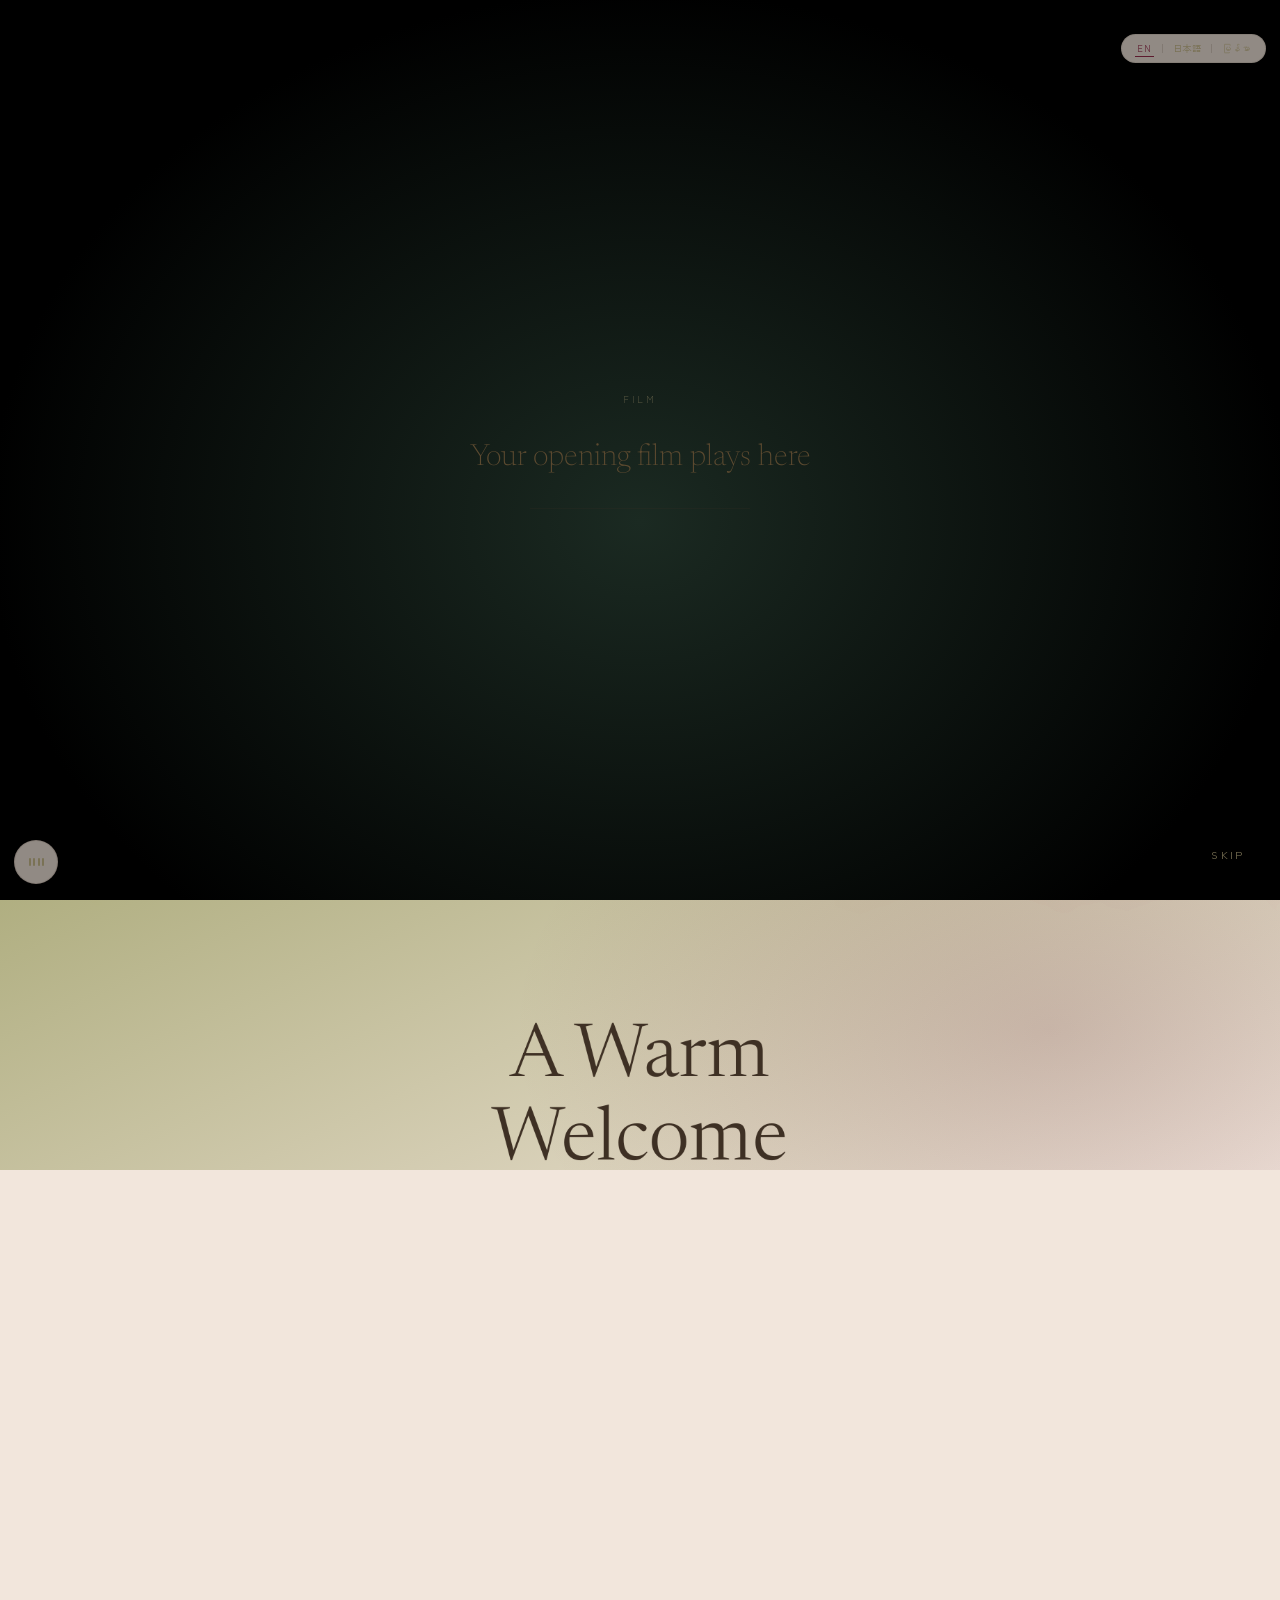
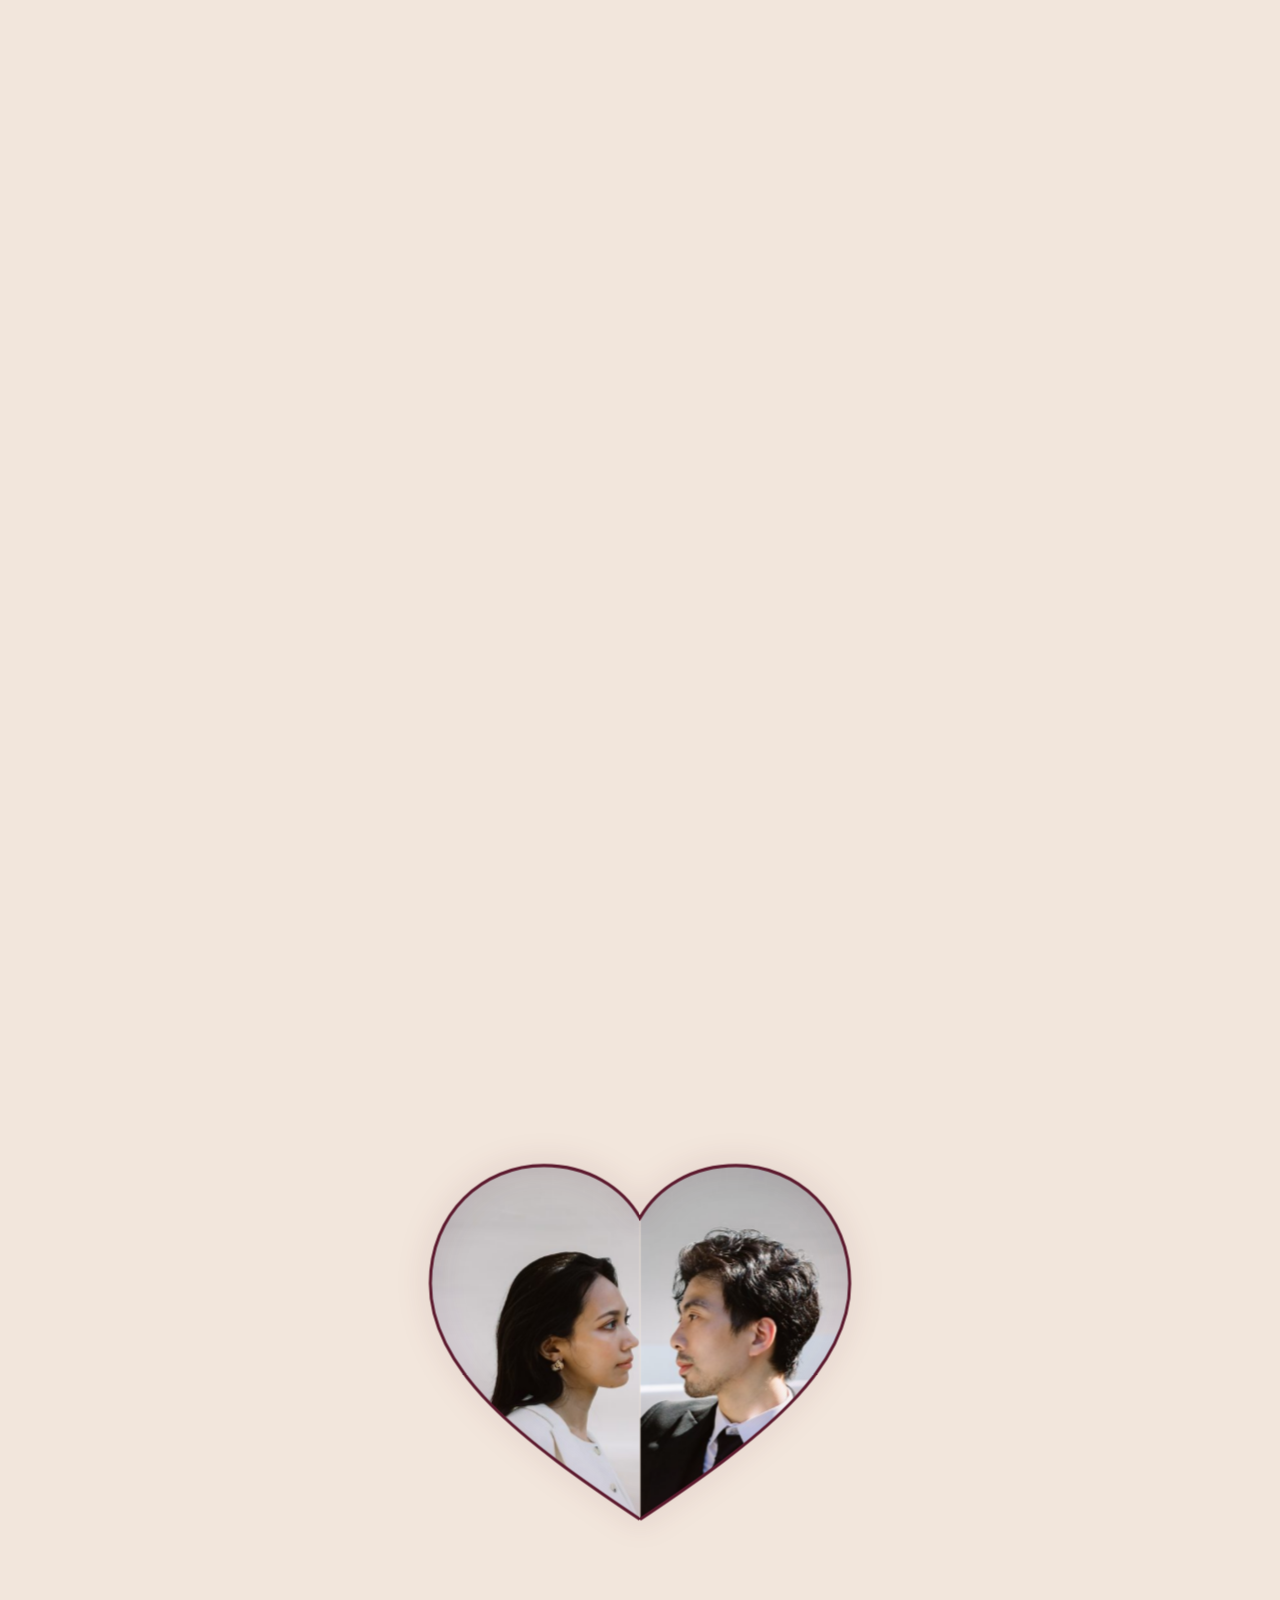
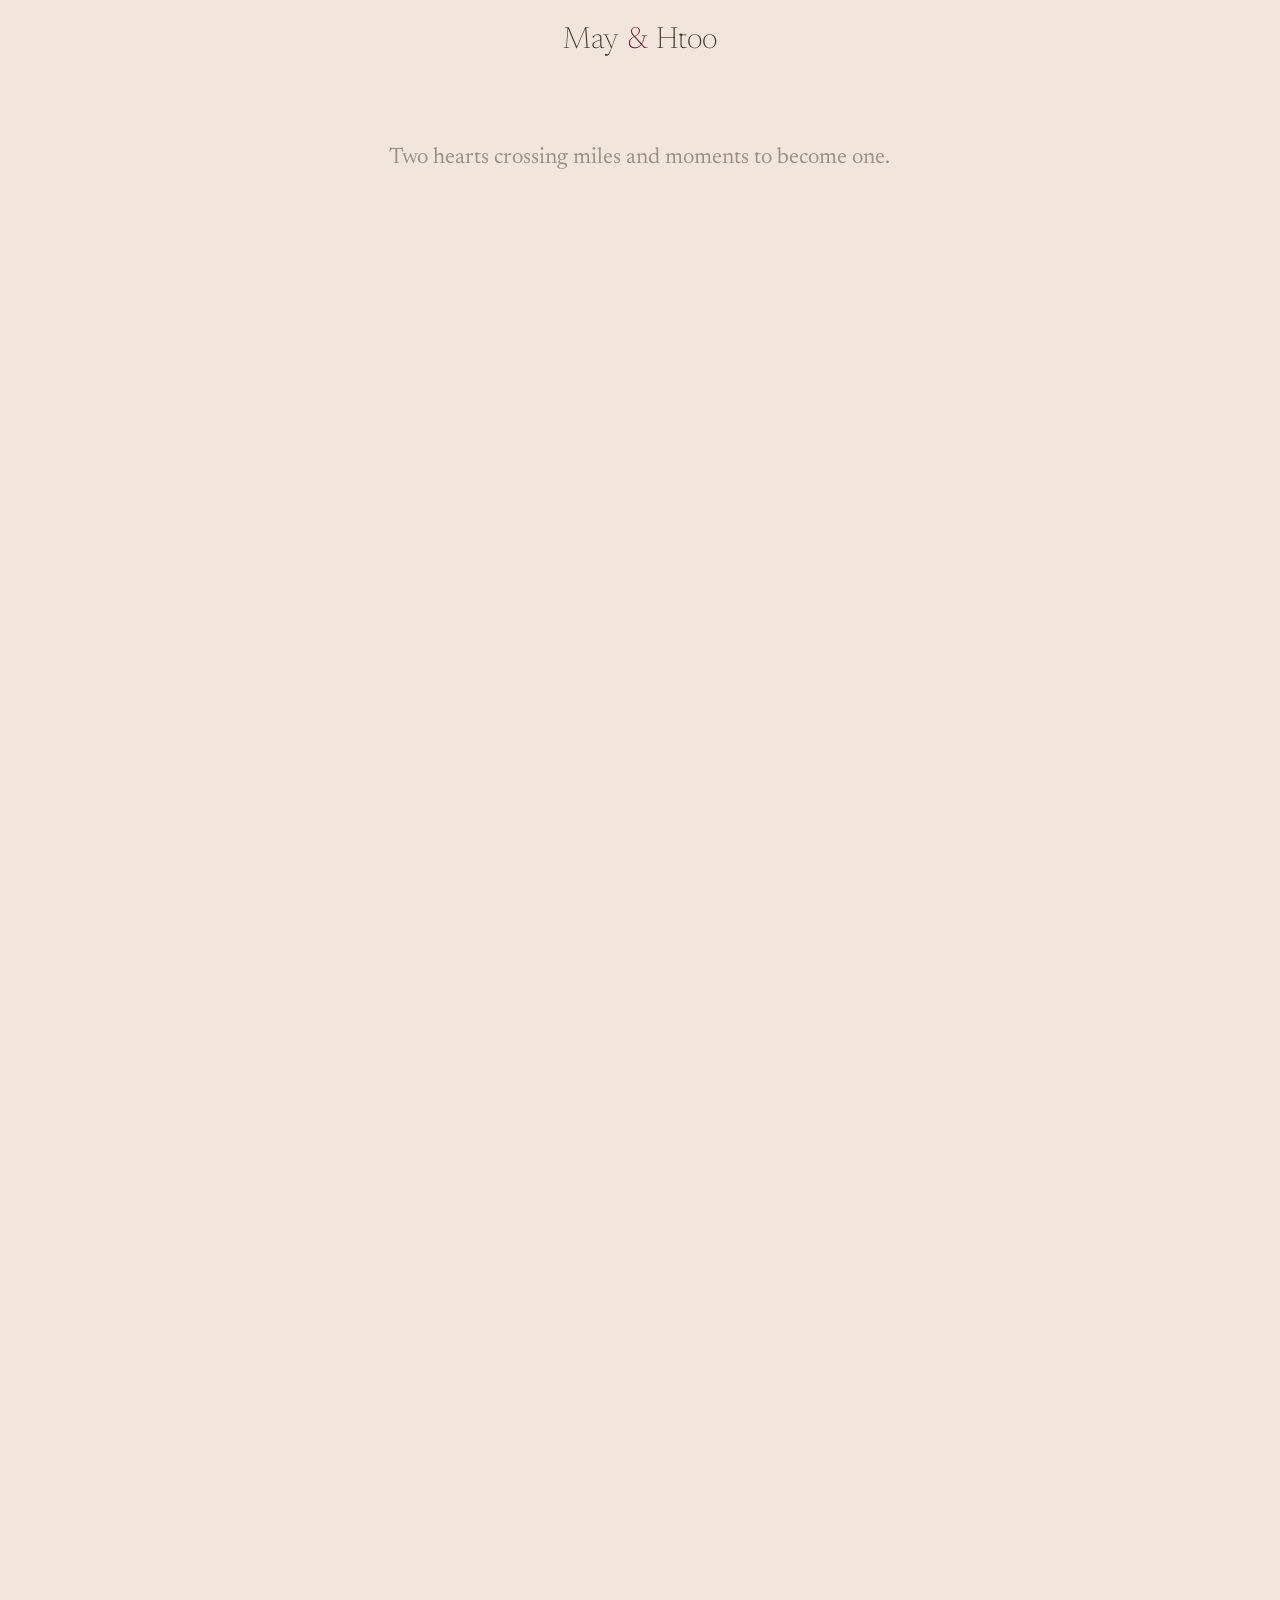
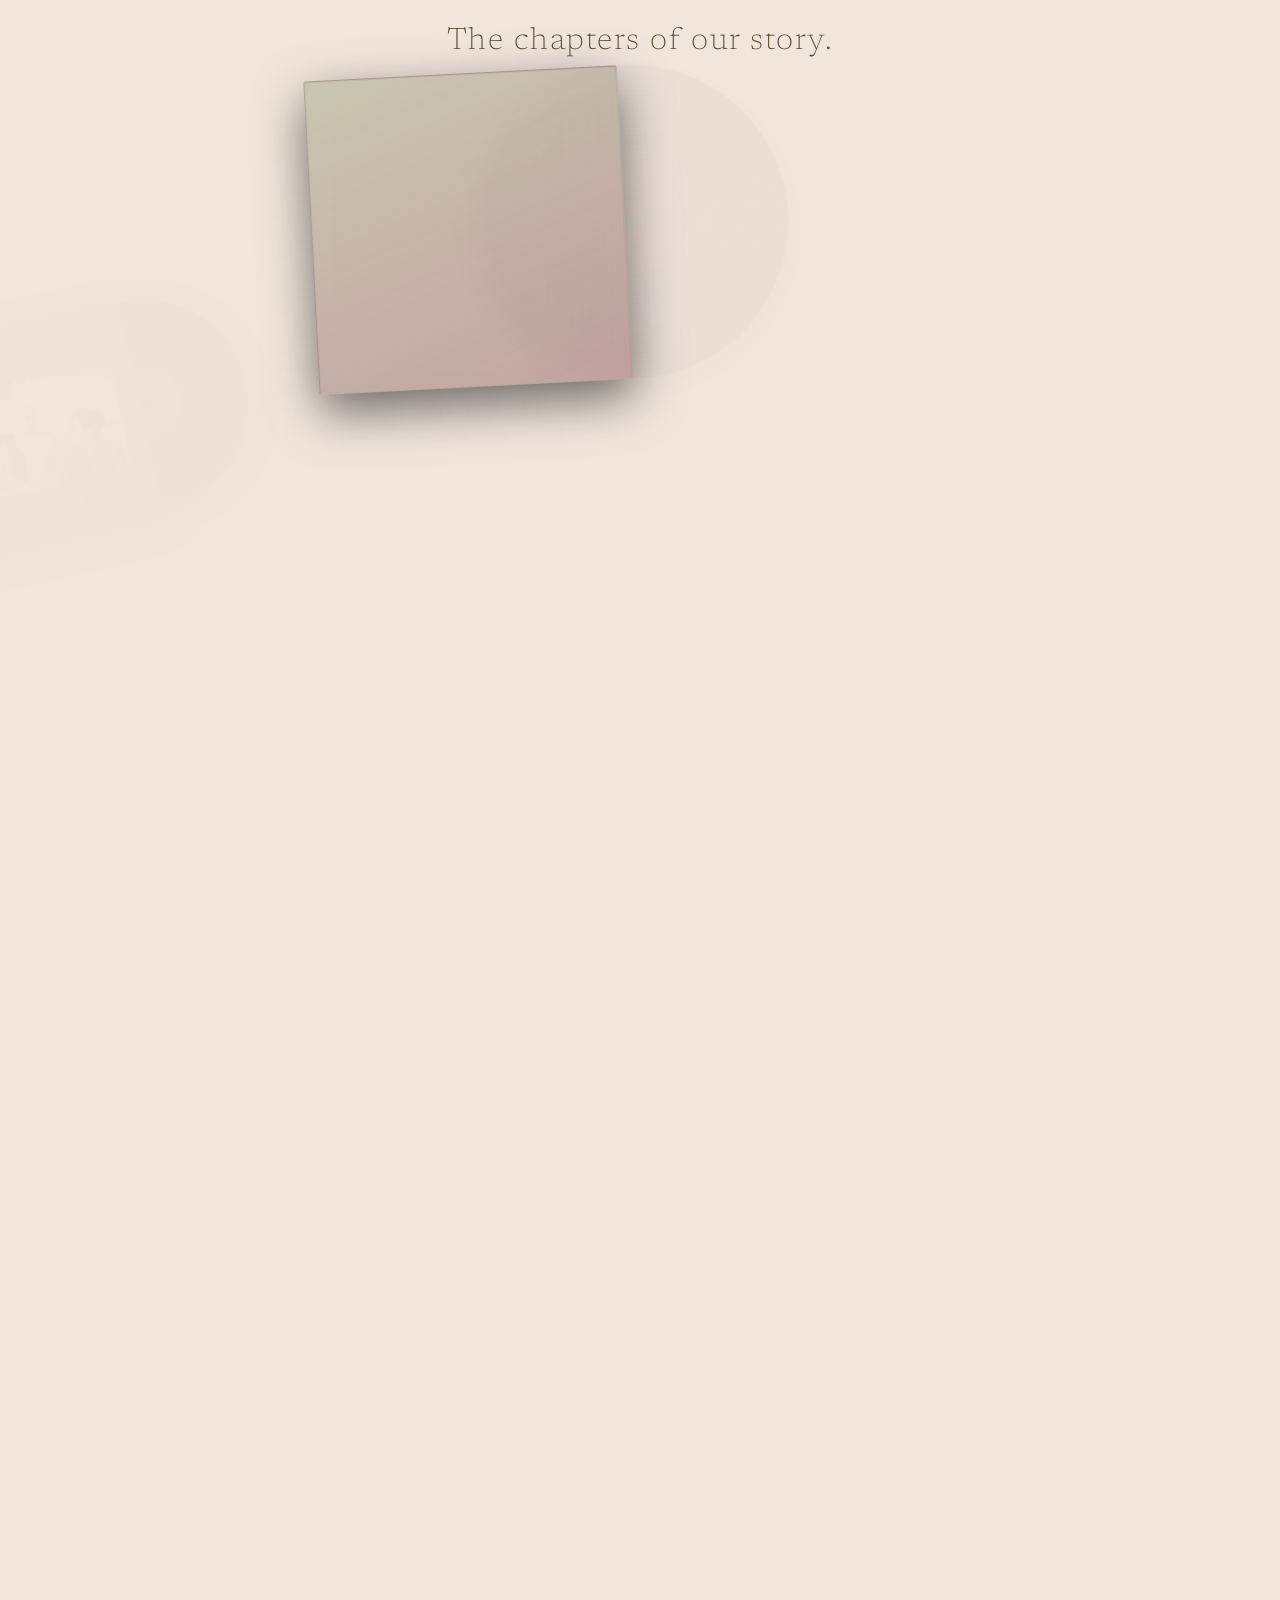
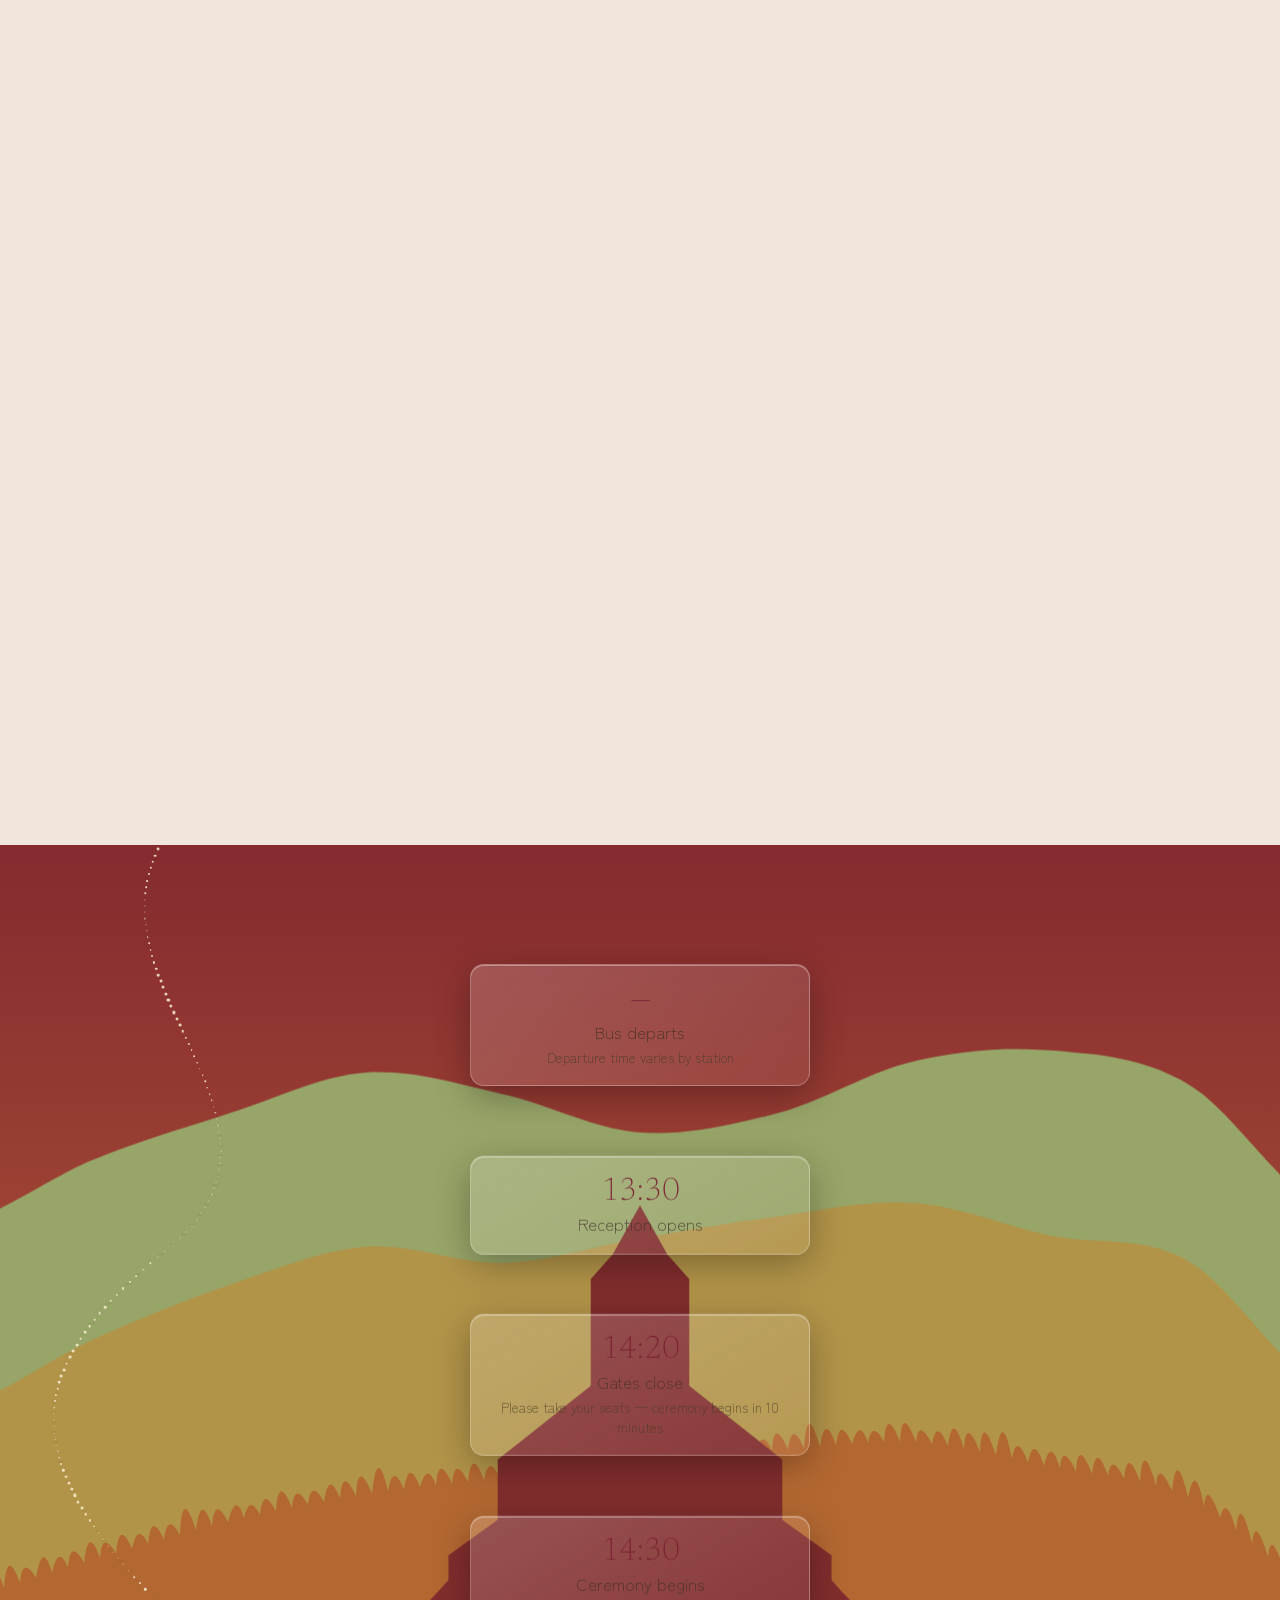
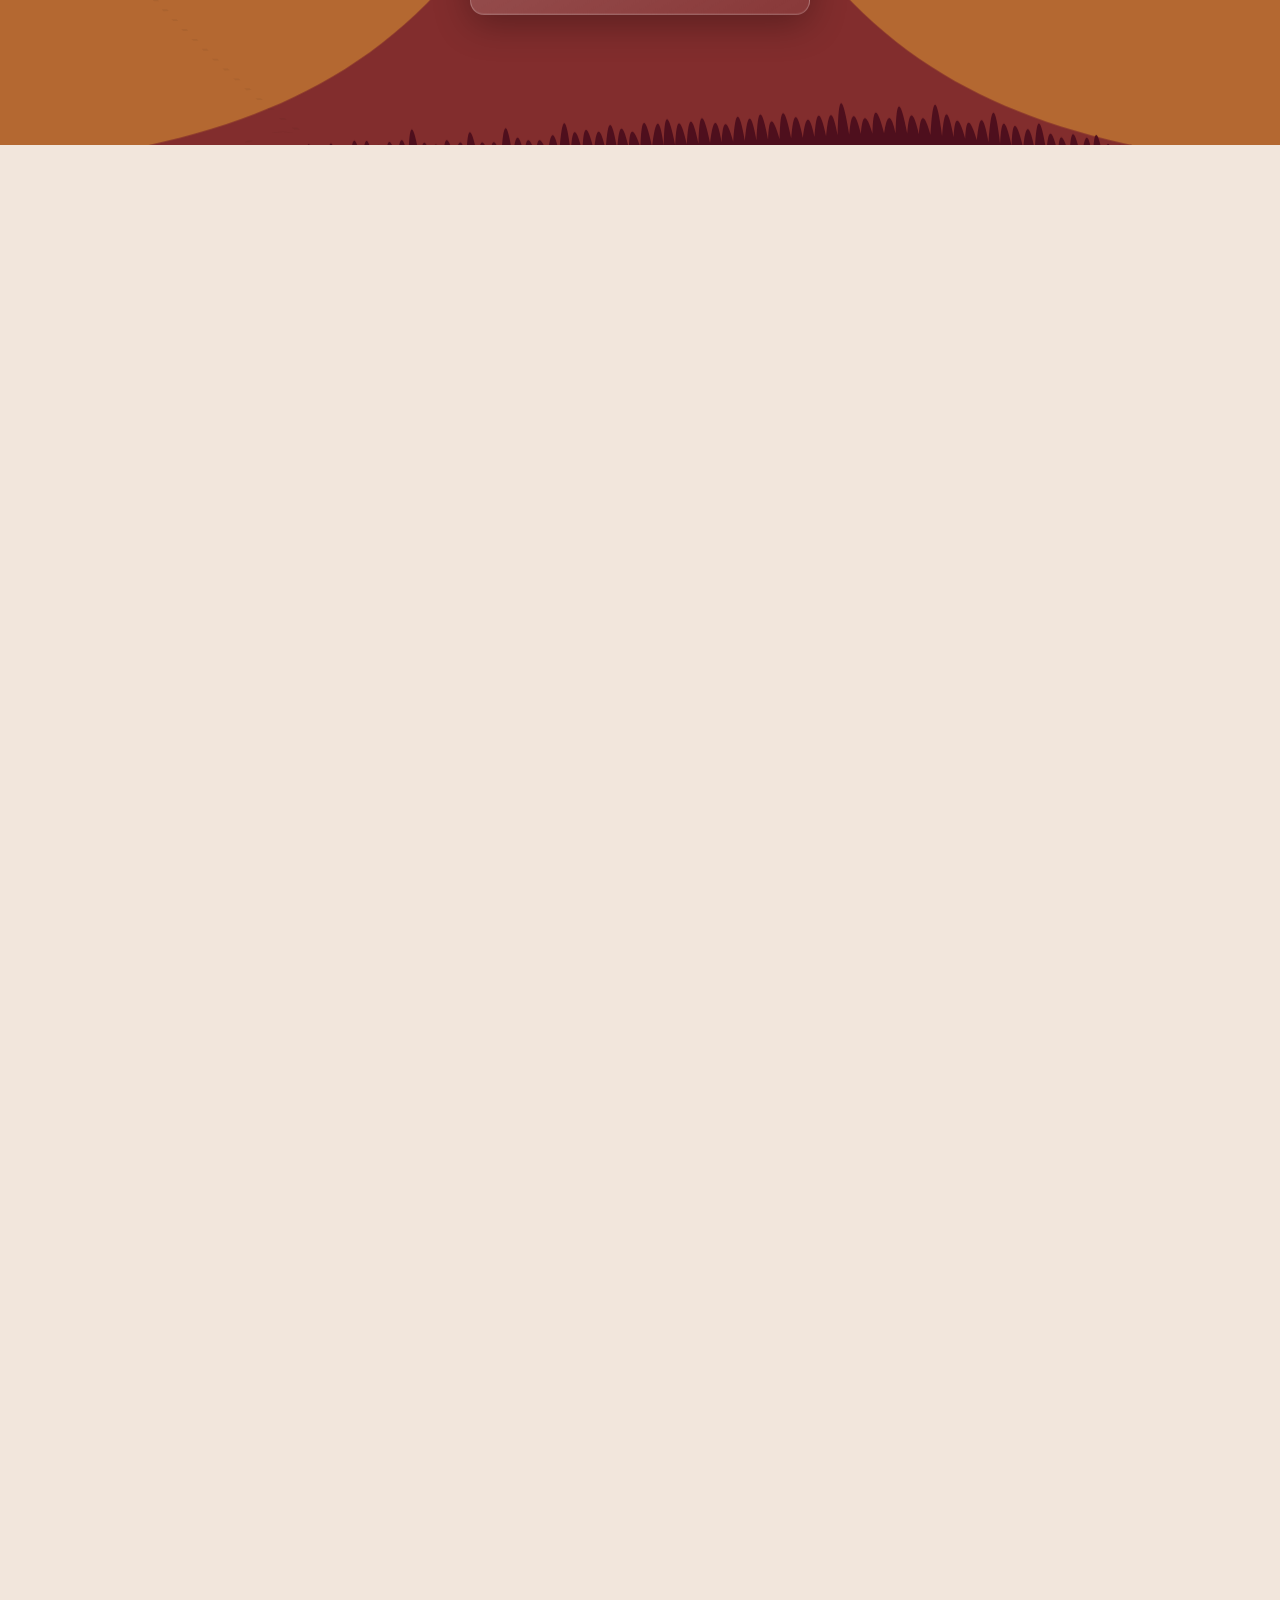
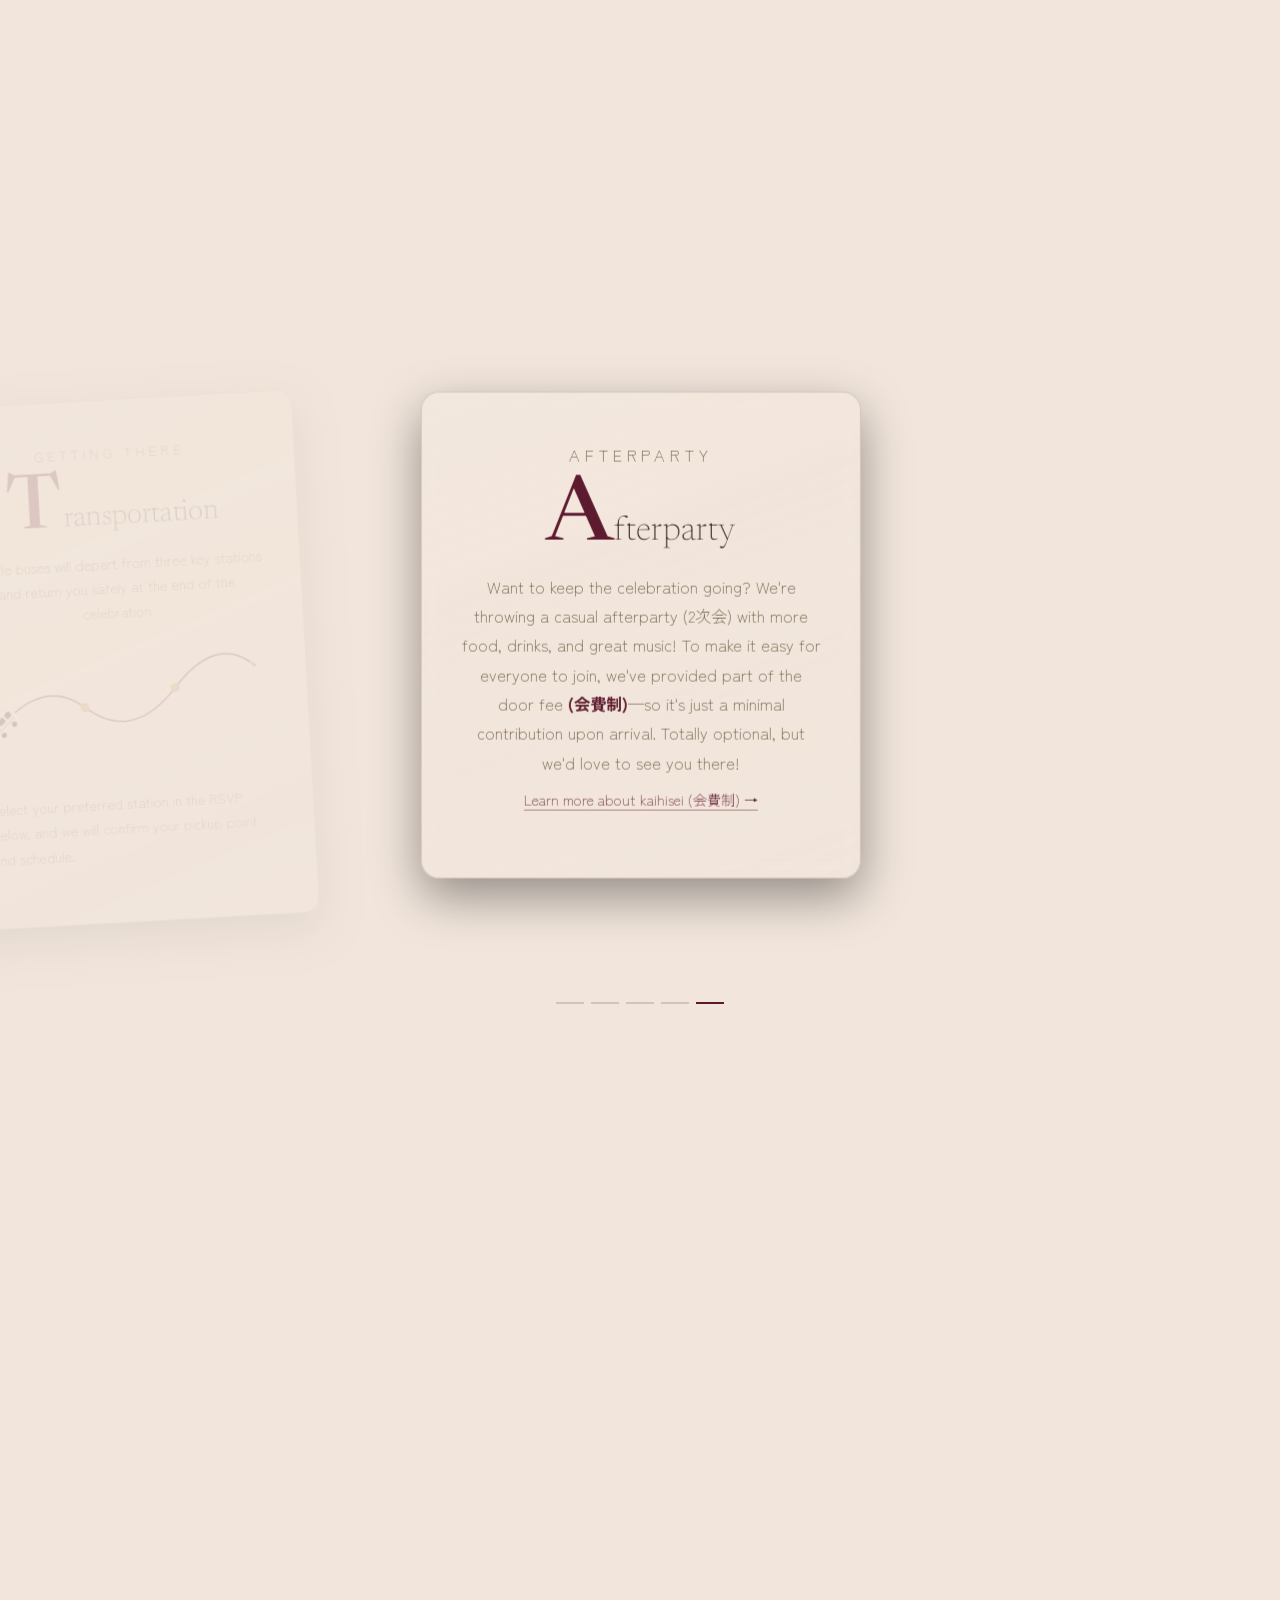
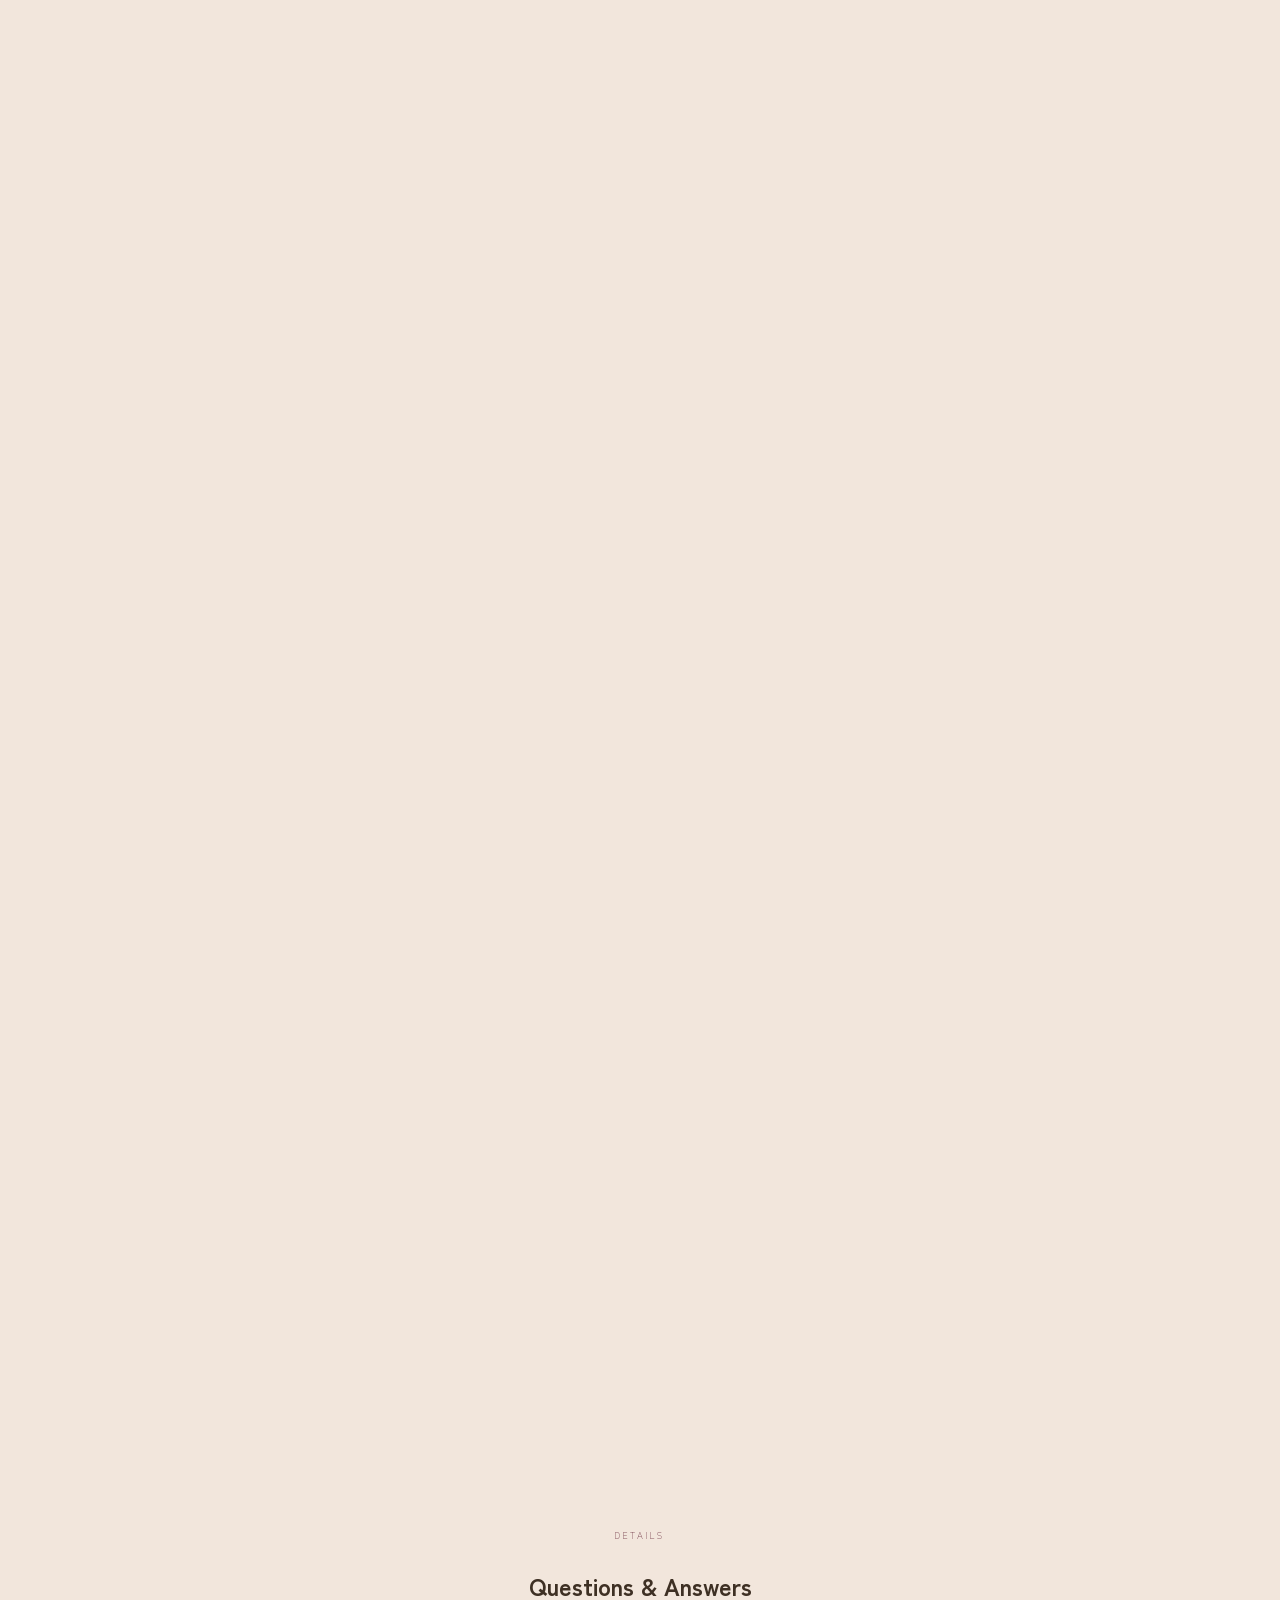
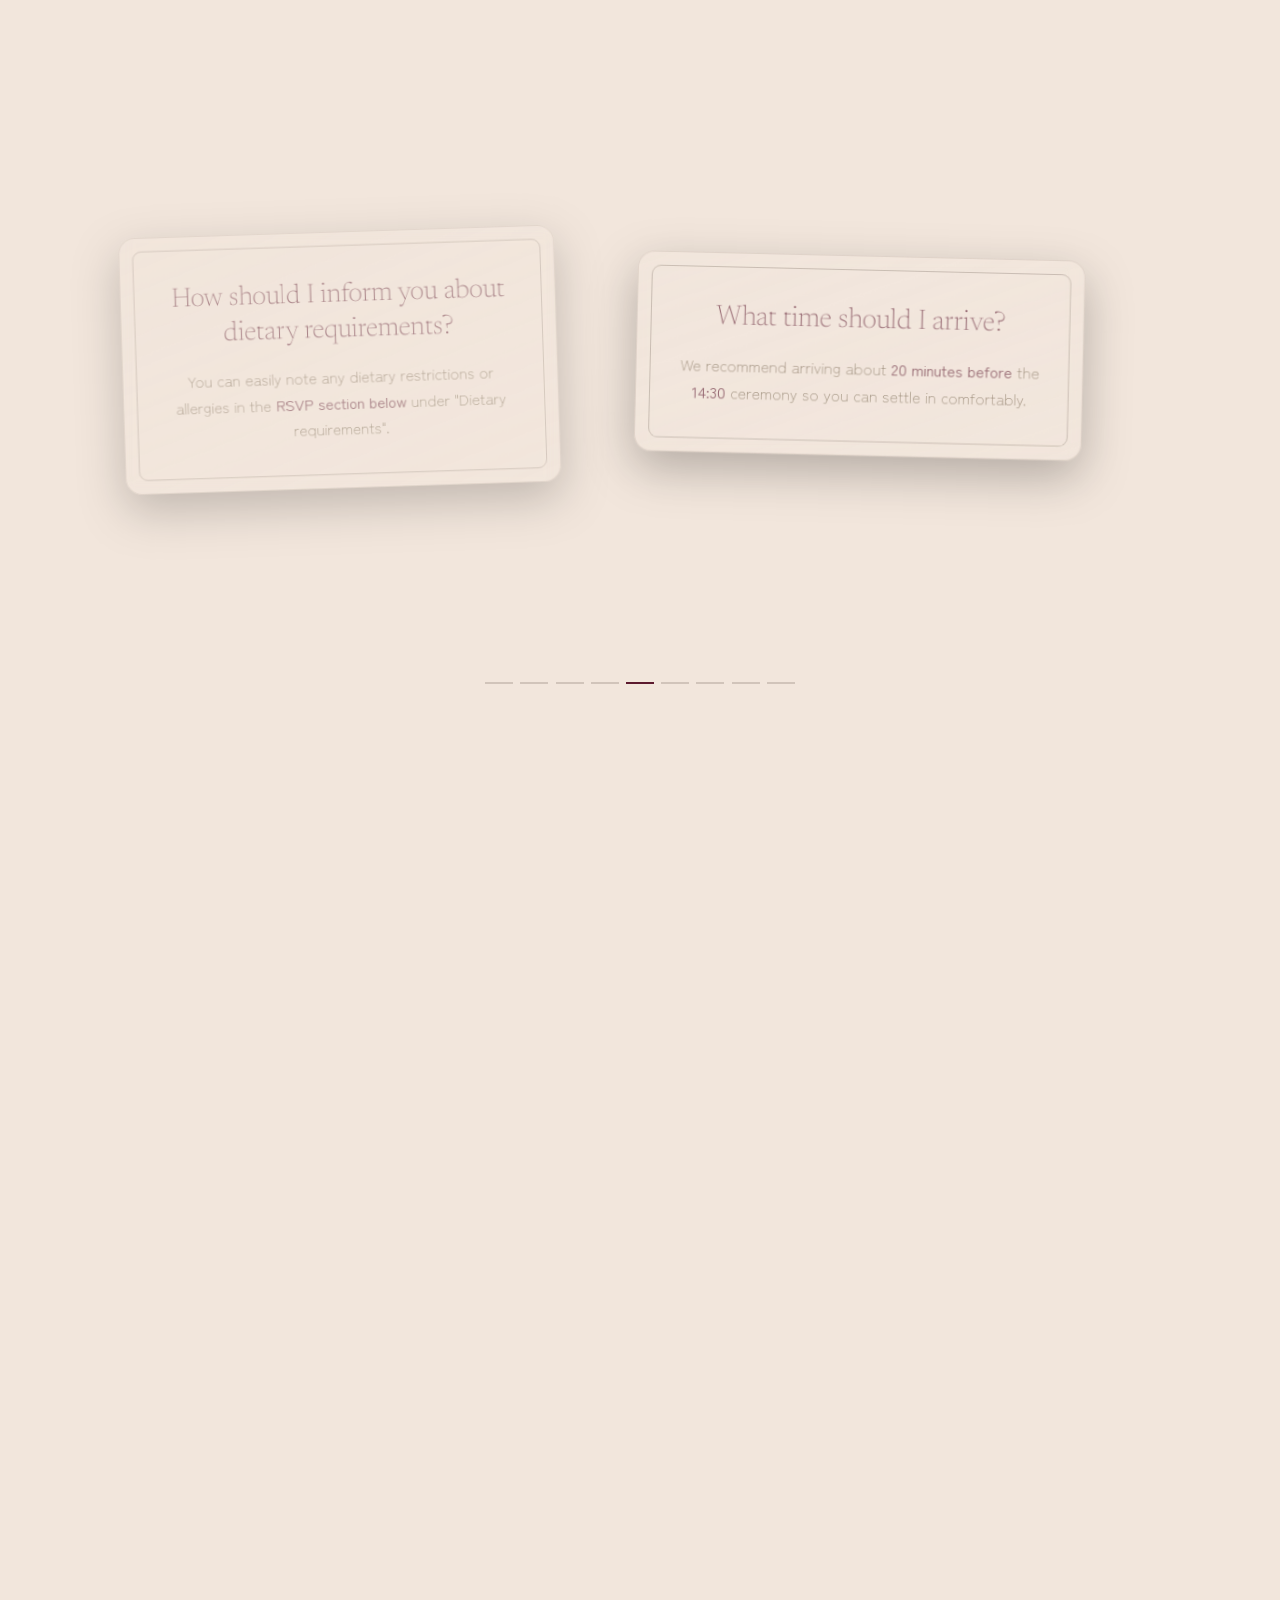
==== commit 65882c90: "More colorful journey sky/mountains, softer monogram medallion glow 1) Journey scene's sky keyframes" ====
--- a/index.html
+++ b/index.html
@@ -109,7 +109,7 @@
 .mono-logo-stage{position:relative;z-index:2;display:flex;align-items:center;justify-content:center;pointer-events:none}
 .mono-inner{position:relative;z-index:3;width:100%}
 #monogram{width:min(38vw,150px);height:auto;will-change:transform;opacity:0;transition:opacity 1.4s ease 0.9s;display:block;
-  padding:14%;background:radial-gradient(ellipse 62% 58% at 50% 50%,var(--gold) 60%,transparent 78%);box-sizing:border-box}
+  padding:14%;background:radial-gradient(ellipse 58% 55% at 50% 50%,var(--gold) 0%,#8B4A3A 42%,#C9924A 64%,transparent 84%);box-sizing:border-box}
 .drawn #monogram{opacity:1}
 @keyframes draw{to{stroke-dashoffset:0}}
 .hero-names{display:flex;align-items:baseline;justify-content:center;gap:.55rem;
@@ -516,7 +516,7 @@
 .outro-pin{flex-direction:column;text-align:center;padding:0 var(--pad)}
 .outro-in{position:relative;z-index:4;width:100%;max-width:34rem}
 #endMono{width:min(34vw,140px);height:auto;margin:0 auto 2rem;display:block;opacity:0;will-change:transform,opacity;
-  padding:14%;background:radial-gradient(ellipse 62% 58% at 50% 50%,var(--gold) 60%,transparent 78%);box-sizing:border-box}
+  padding:14%;background:radial-gradient(ellipse 58% 55% at 50% 50%,var(--gold) 0%,#8B4A3A 42%,#C9924A 64%,transparent 84%);box-sizing:border-box}
 #endMono path,#endMono circle{fill:none;stroke:var(--gold);stroke-width:1.4}
 #endEyebrow{opacity:0}
 #endHead{font-family:var(--serif);font-weight:200;font-size:clamp(1.7rem,7.4vw,2.7rem);
@@ -643,19 +643,19 @@
 <section class="scene sc-journey" data-scene="journey">
   <div class="pin">
     <div id="jSky"></div><div id="jGlow"></div>
-    <div class="layer" data-depth="0.13" data-c0="197,203,160" data-c1="190,196,155" data-c2="172,178,138">
+    <div class="layer" data-depth="0.13" data-c0="168,178,120" data-c1="160,172,110" data-c2="140,155,95">
       <svg viewBox="0 0 1000 1000" preserveAspectRatio="xMidYMax slice">
         <path d="M0 500 Q180 380 400 450 T780 420 T1000 480 L1000 1000 L0 1000Z"/></svg></div>
-    <div class="layer" data-depth="0.24" data-c0="160,170,120" data-c1="155,165,115" data-c2="135,145,98">
+    <div class="layer" data-depth="0.24" data-c0="196,165,80" data-c1="188,158,78" data-c2="165,135,65">
       <svg viewBox="0 0 1000 1000" preserveAspectRatio="xMidYMax slice">
         <path d="M0 600 Q220 480 480 560 T880 530 T1000 590 L1000 1000 L0 1000Z"/></svg></div>
-    <div class="layer" data-depth="0.38" data-c0="130,140,90" data-c1="125,135,88" data-c2="108,115,72">
+    <div class="layer" data-depth="0.38" data-c0="200,120,55" data-c1="190,112,52" data-c2="165,92,45">
       <svg viewBox="0 0 1000 1000" preserveAspectRatio="xMidYMax slice">
         <path d="M0,720 L1000,596 L1000,1000 L0,1000 Z"/></svg></div>
-    <div class="layer" id="jVenue" data-depth="0.46" data-c0="110,70,65" data-c1="105,68,65" data-c2="88,52,50">
+    <div class="layer" id="jVenue" data-depth="0.46" data-c0="150,55,50" data-c1="140,50,48" data-c2="115,38,40">
       <svg viewBox="0 0 1000 1000" preserveAspectRatio="xMidYMax slice">
         <path transform="translate(0,90)" d="M0,840 C140,828 268,806 360,700 L360,682 L396,656 L396,612 L464,558 L464,480 L480,462 L500,426 L520,462 L536,480 L536,558 L604,612 L604,656 L640,682 L640,700 C732,806 860,828 1000,840 L1000,1000 L0,1000 Z"/></svg></div>
-    <div class="layer" data-depth="0.56" data-c0="80,25,35" data-c1="75,22,33" data-c2="60,15,25">
+    <div class="layer" data-depth="0.56" data-c0="95,20,35" data-c1="88,18,32" data-c2="65,12,24">
       <svg viewBox="0 0 1000 1000" preserveAspectRatio="xMidYMax slice">
         <path d="M0,870 L1000,840 L1000,1000 L0,1000 Z"/></svg></div>
     <div id="jRail"><svg viewBox="0 0 100 1000" preserveAspectRatio="none">
@@ -1430,12 +1430,12 @@
   c1:el.dataset.c1.split(",").map(Number),c2:el.dataset.c2.split(",").map(Number),last:""}));
 const LAYER_REVEAL={.13:[0,.12],.24:[.06,.20],.38:[.14,.28],.56:[.24,.40]};
 
-const SKY=[{at:0,   top:[197,203,160],bot:[242,230,220]},
-           {at:.42, top:[168,178,120],bot:[197,203,160]},
-           {at:.66, top:[130,140,90], bot:[168,178,120]},
-           {at:.79, top:[130,70,65],  bot:[130,140,90]},
-           {at:.89, top:[92,26,46],   bot:[130,70,65]},
-           {at:1,   top:[50,10,22],   bot:[92,26,46]}];
+const SKY=[{at:0,   top:[168,178,120],bot:[220,222,180]},
+           {at:.35, top:[196,180,90], bot:[221,197,112]},
+           {at:.55, top:[214,144,58], bot:[199,182,92]},
+           {at:.72, top:[182,82,58],  bot:[214,144,58]},
+           {at:.87, top:[112,26,42],  bot:[182,82,58]},
+           {at:1,   top:[60,10,25],   bot:[112,26,42]}];
 function skyAt(p){let a=SKY[0],b=SKY[SKY.length-1];
   for(let i=0;i<SKY.length-1;i++){if(p>=SKY[i].at&&p<=SKY[i+1].at){a=SKY[i];b=SKY[i+1];break;}}
   const t=(p-a.at)/((b.at-a.at)||1);
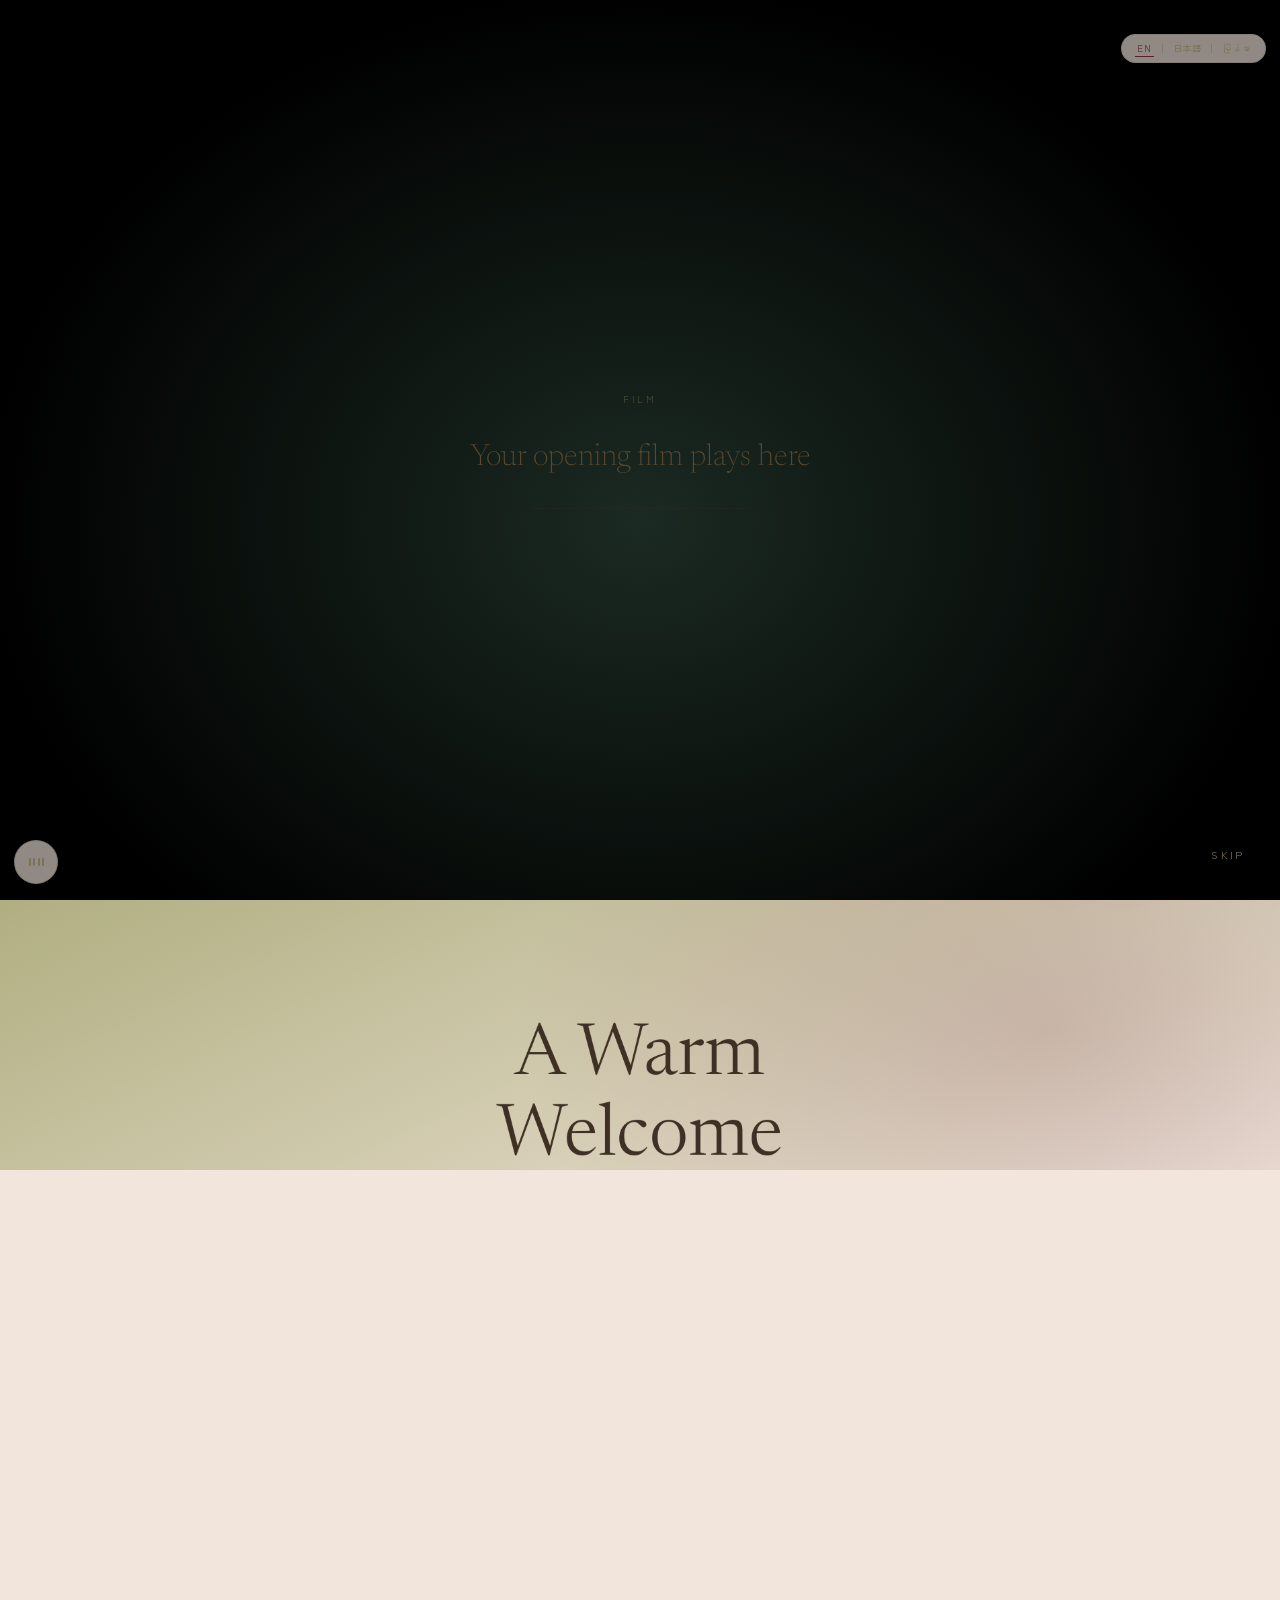
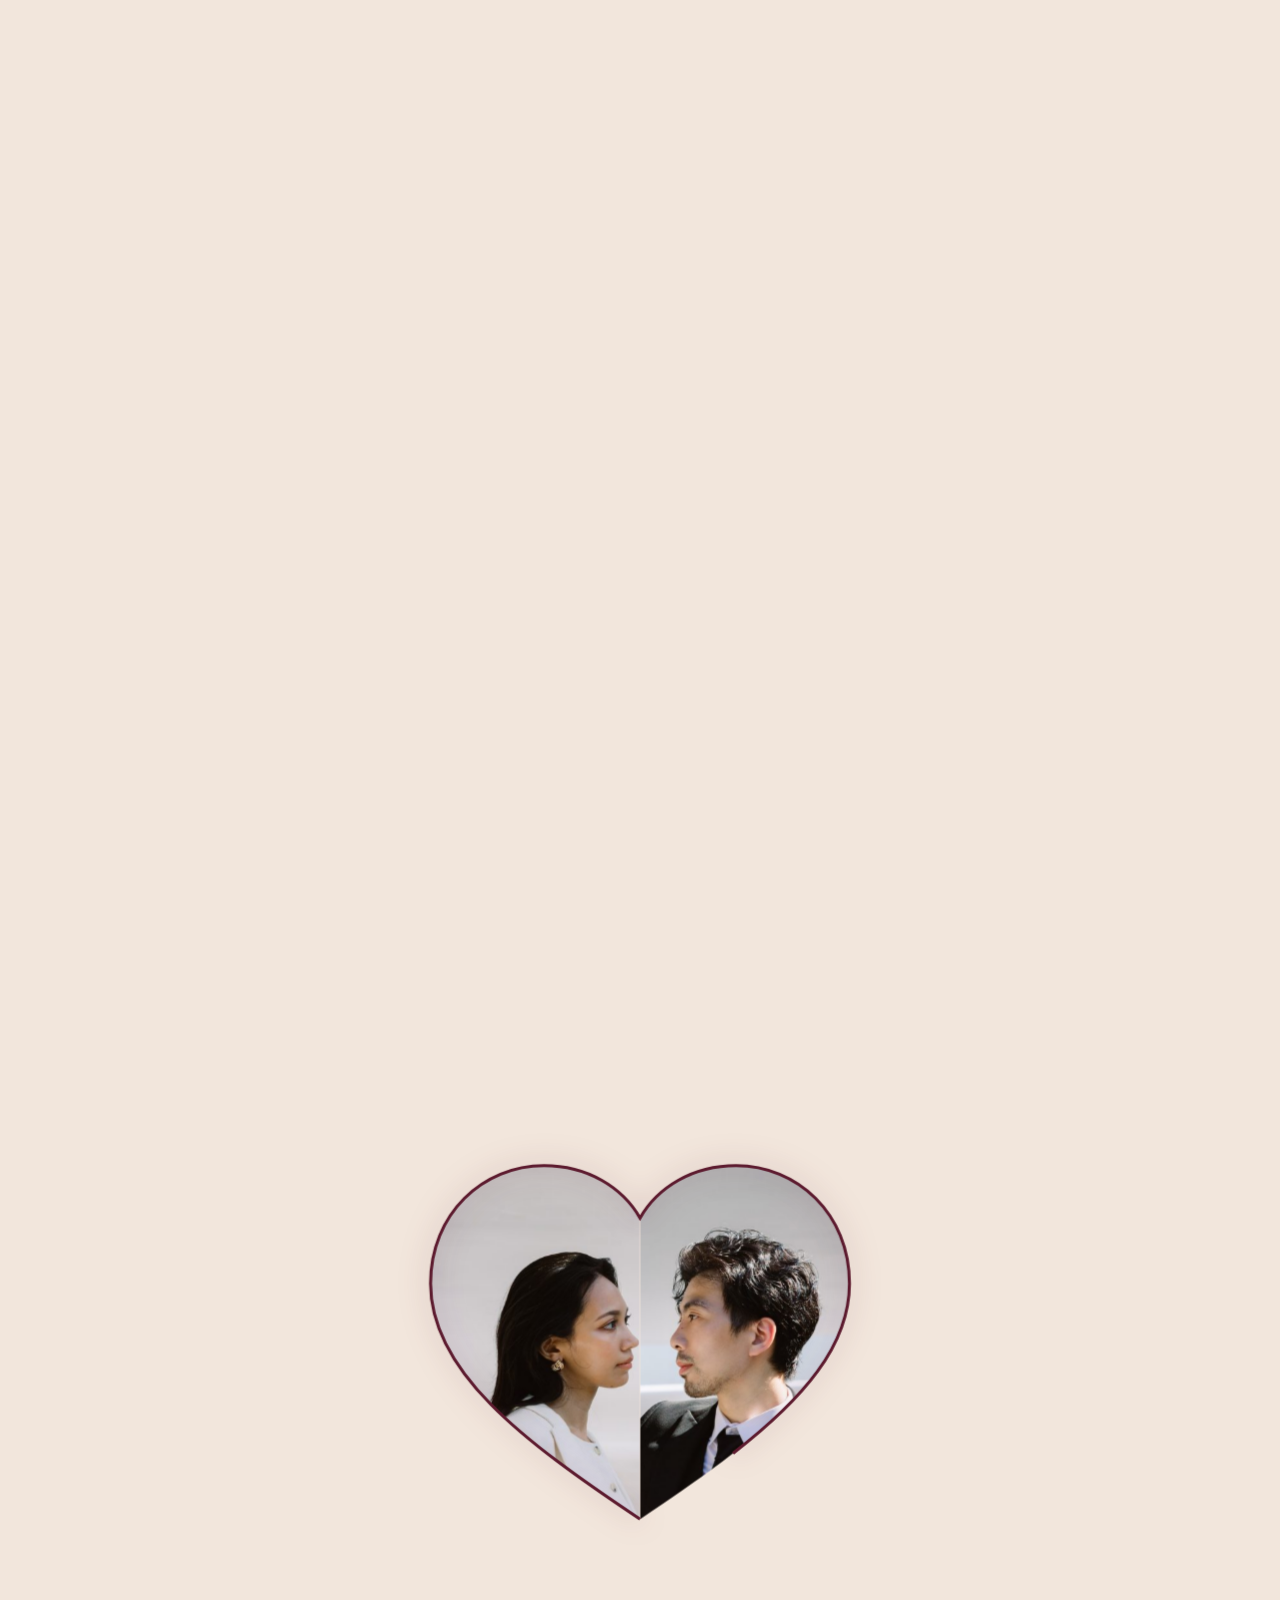
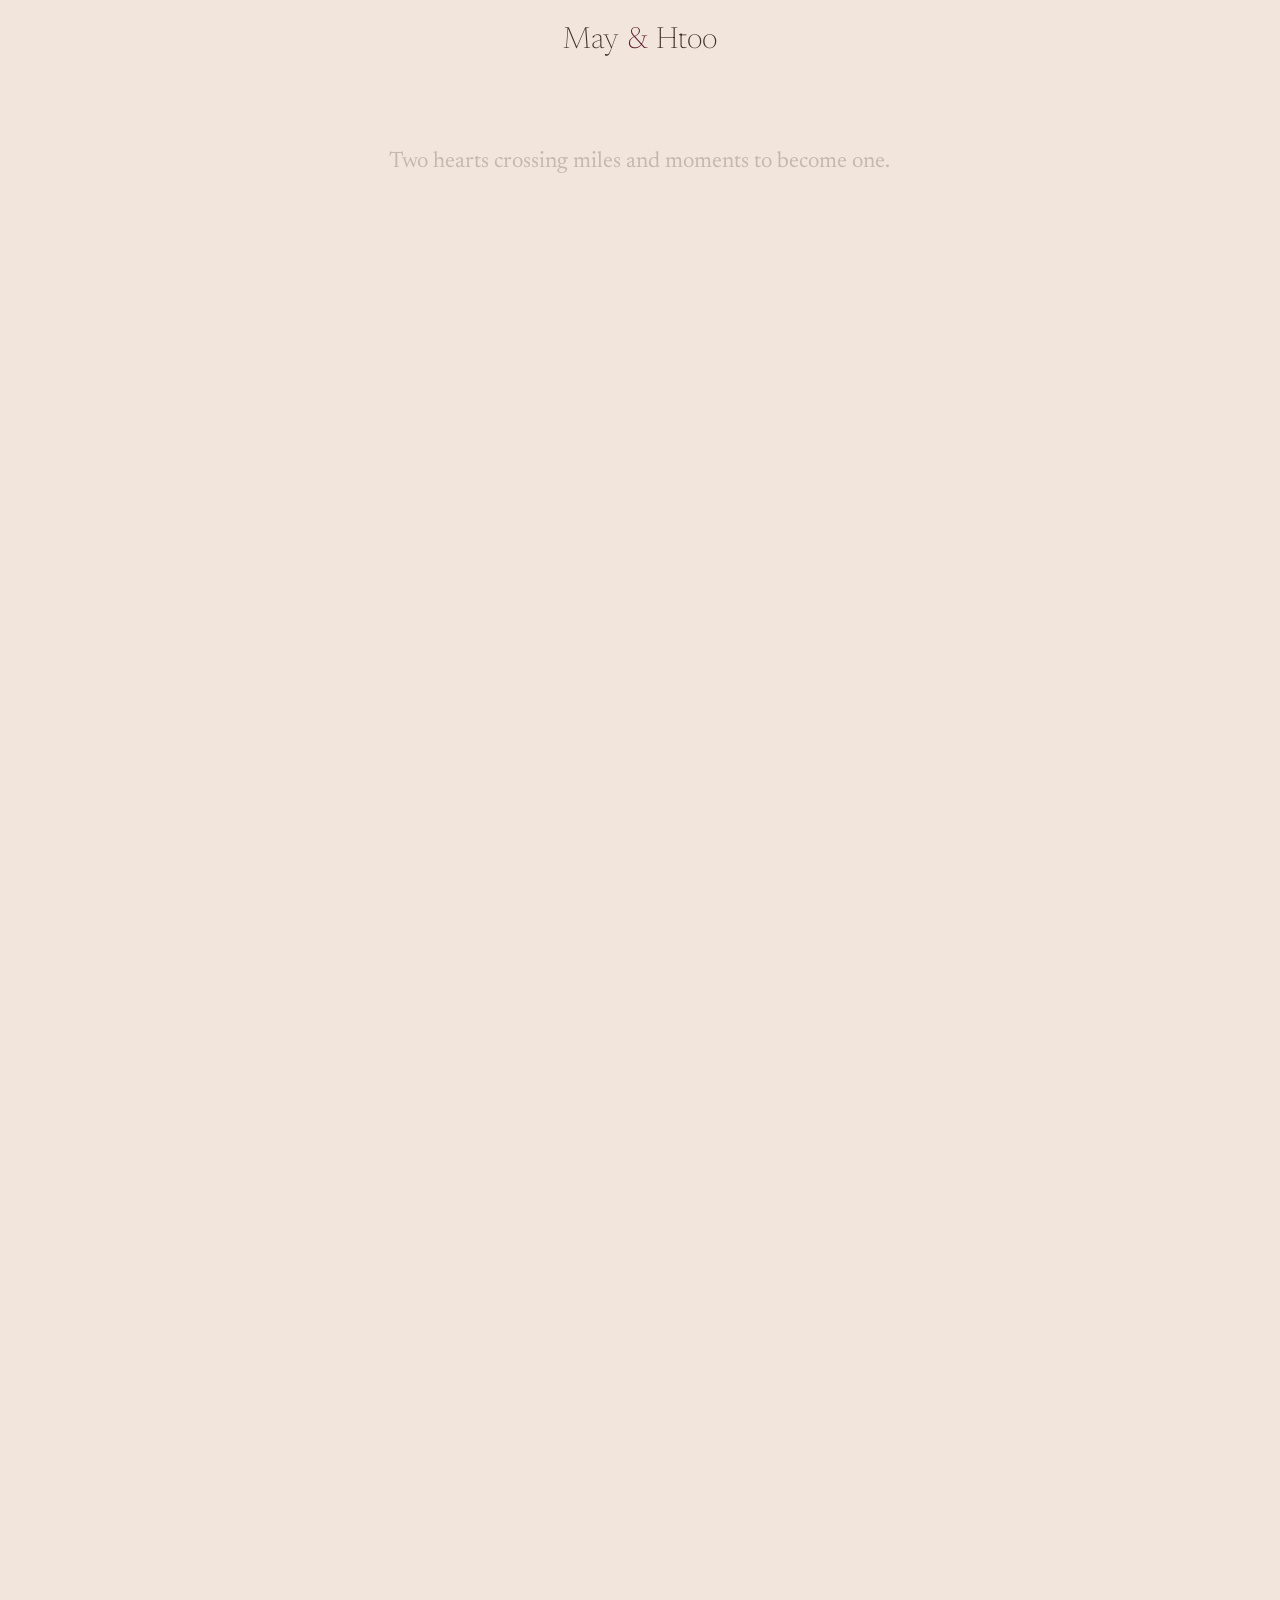
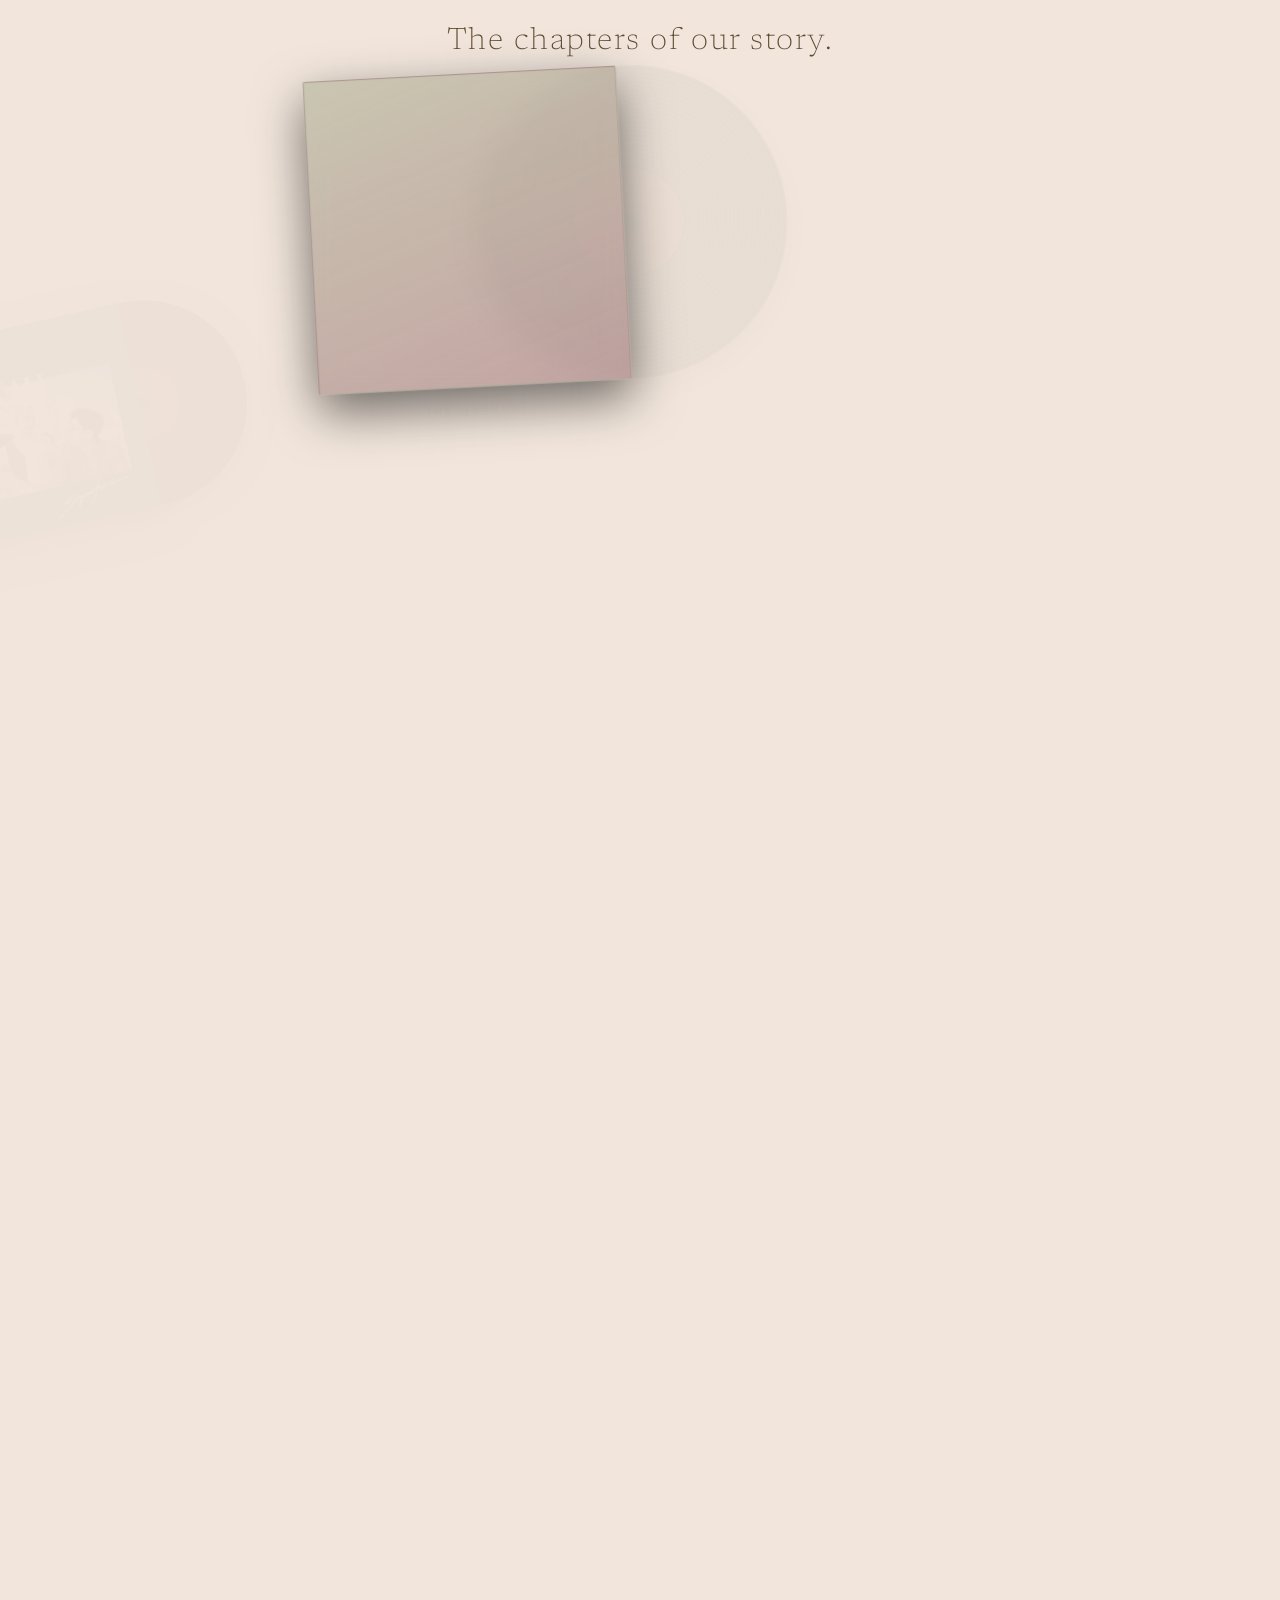
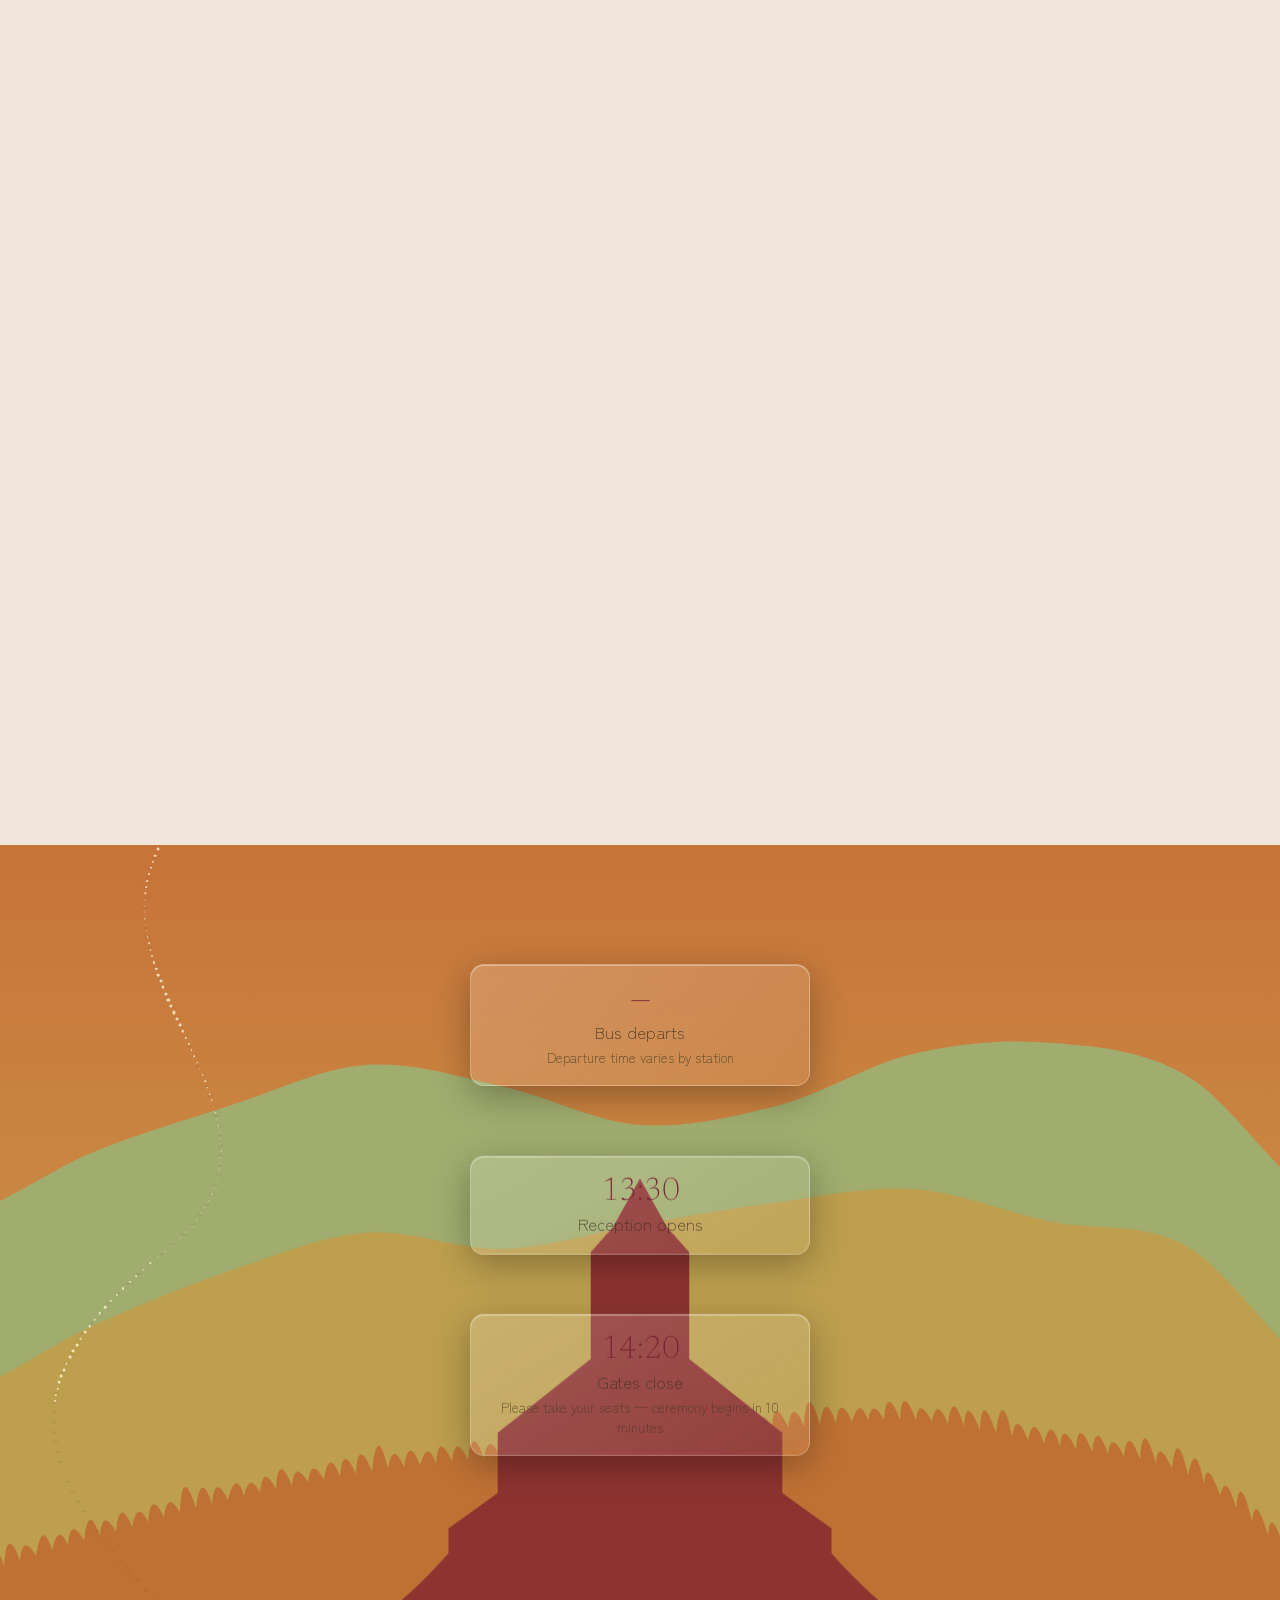
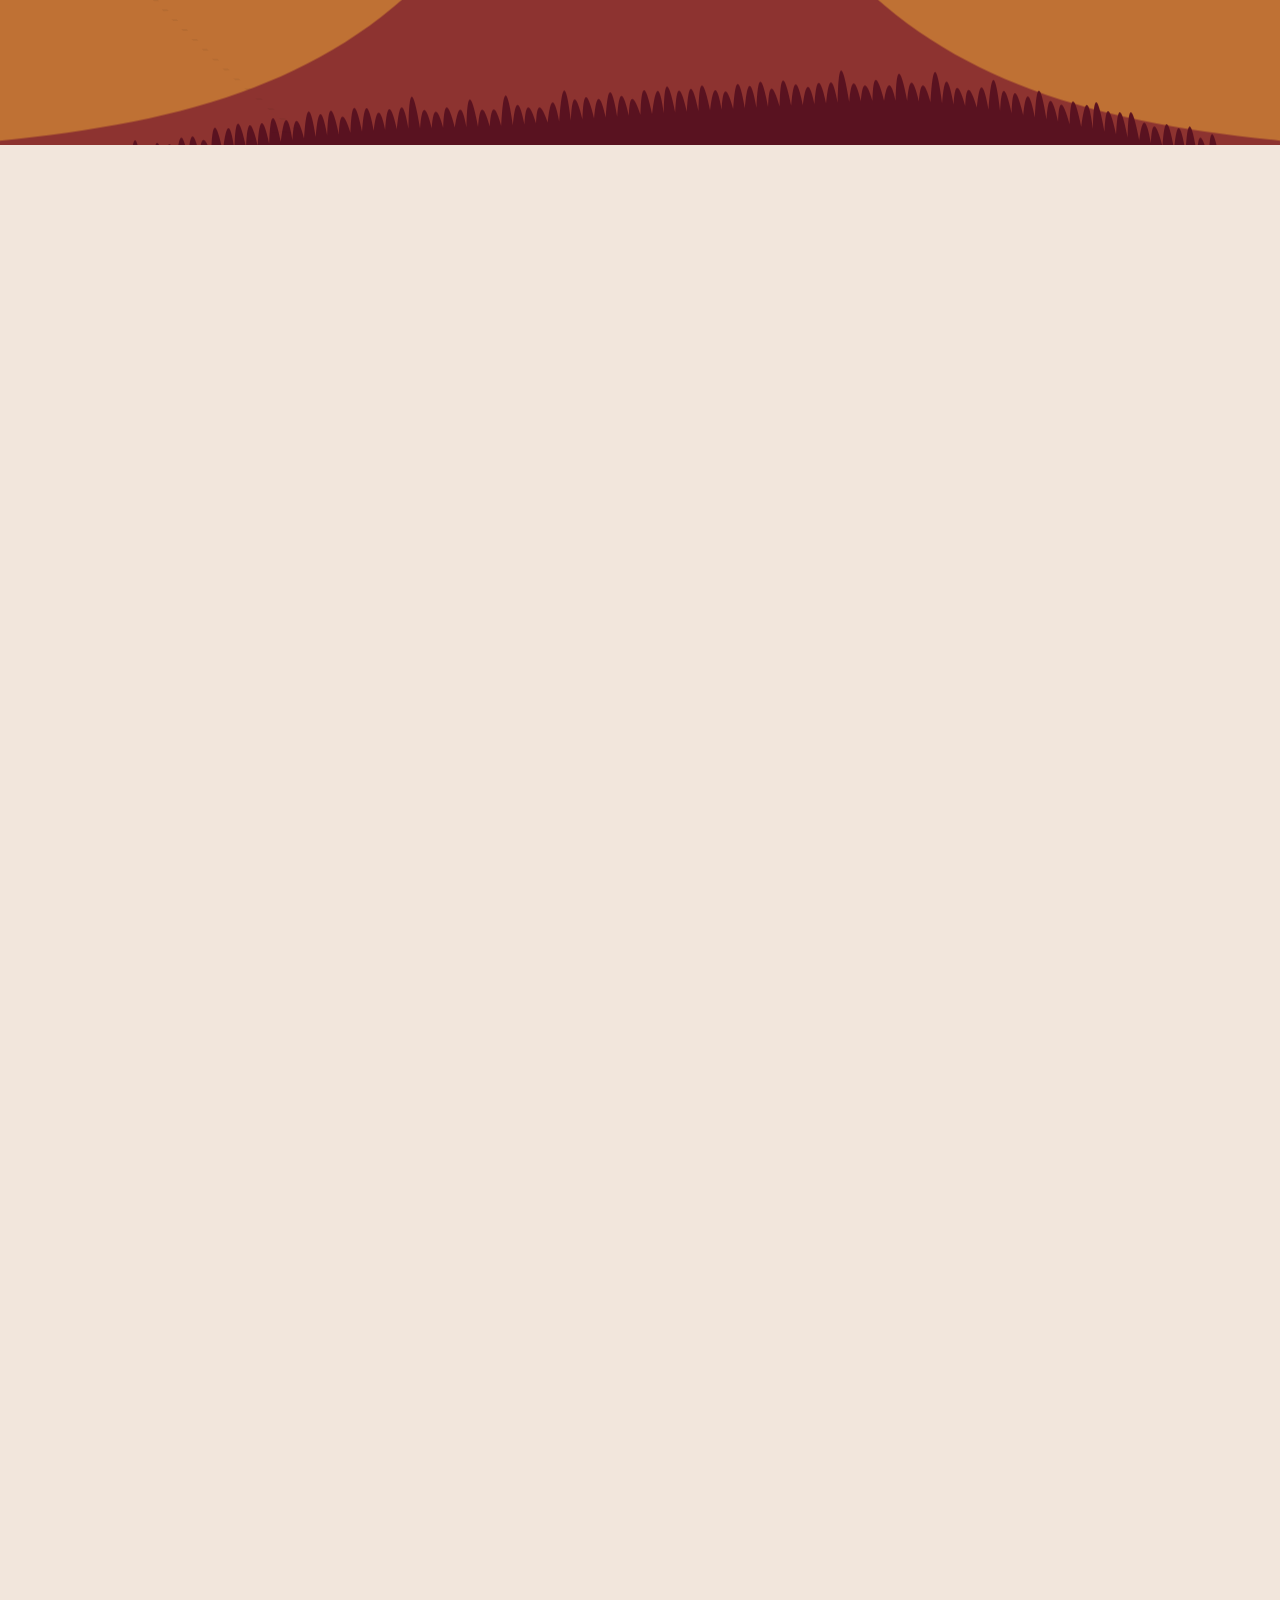
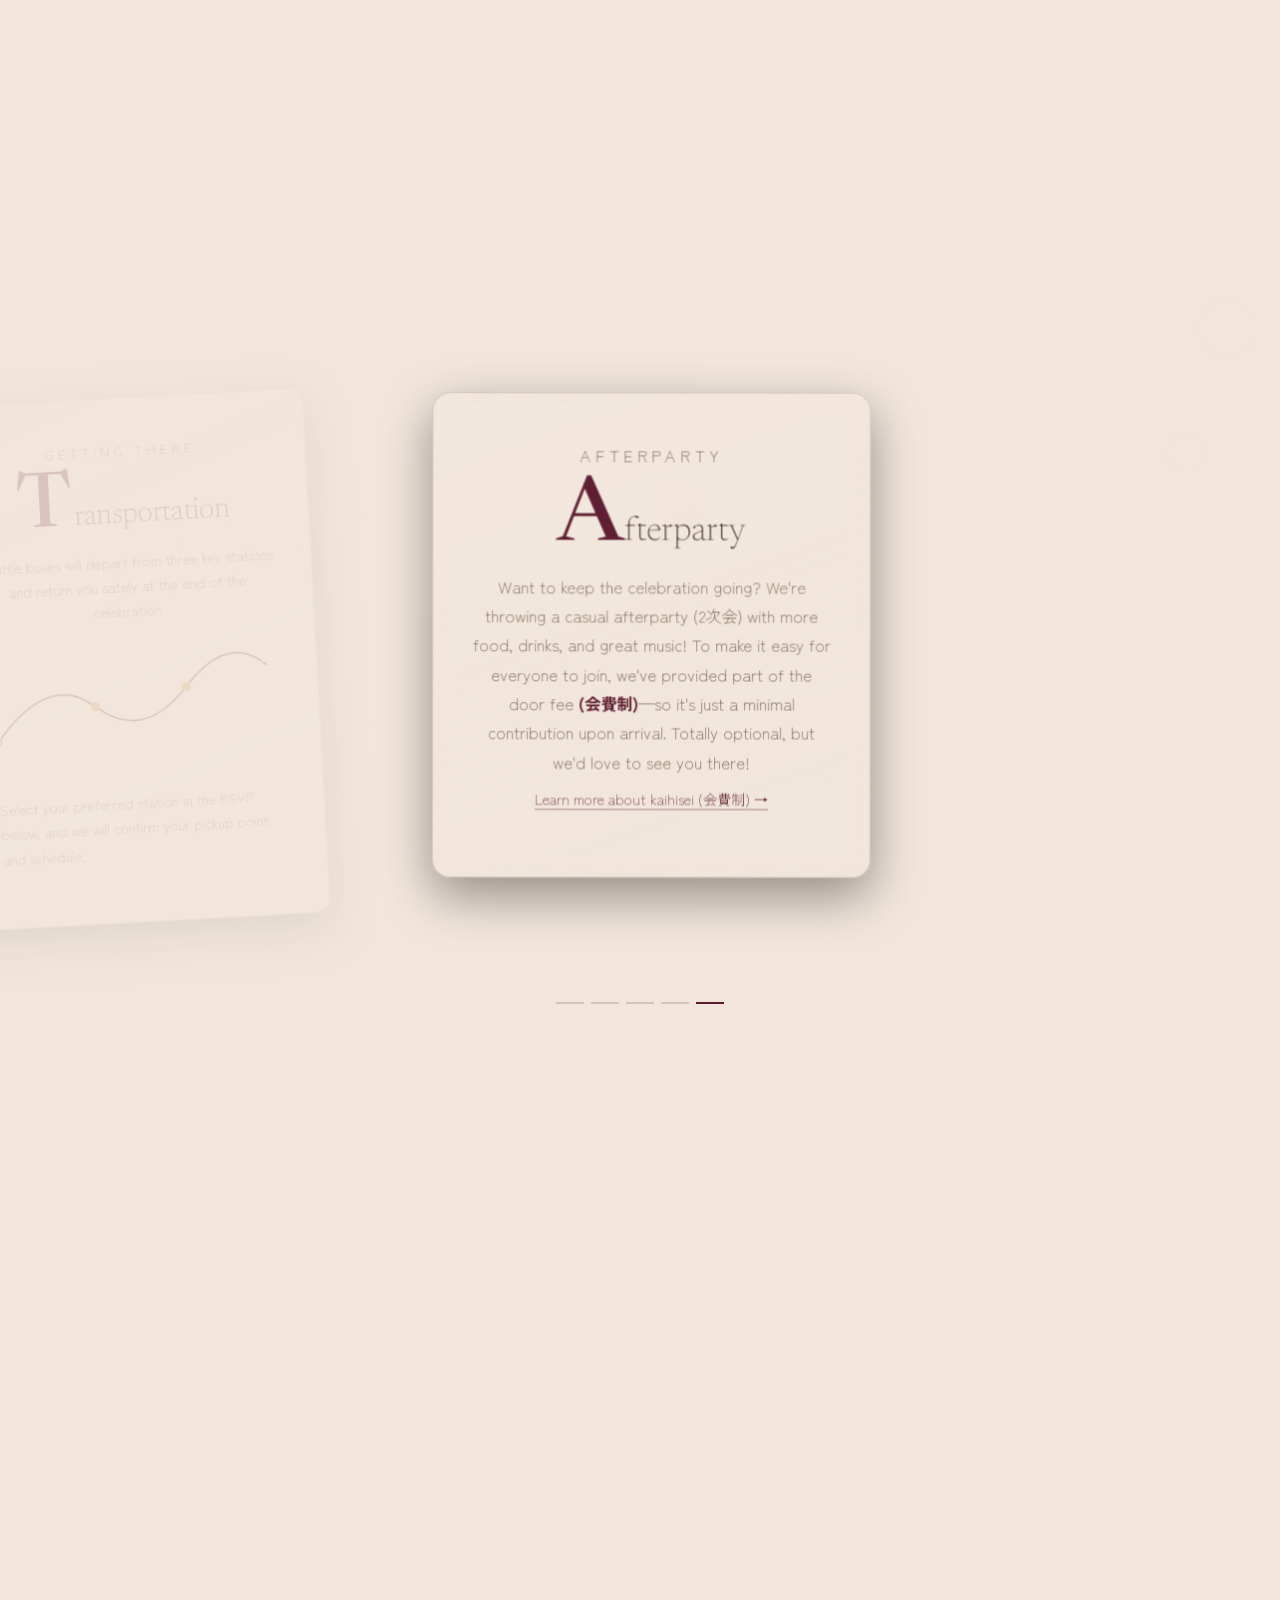
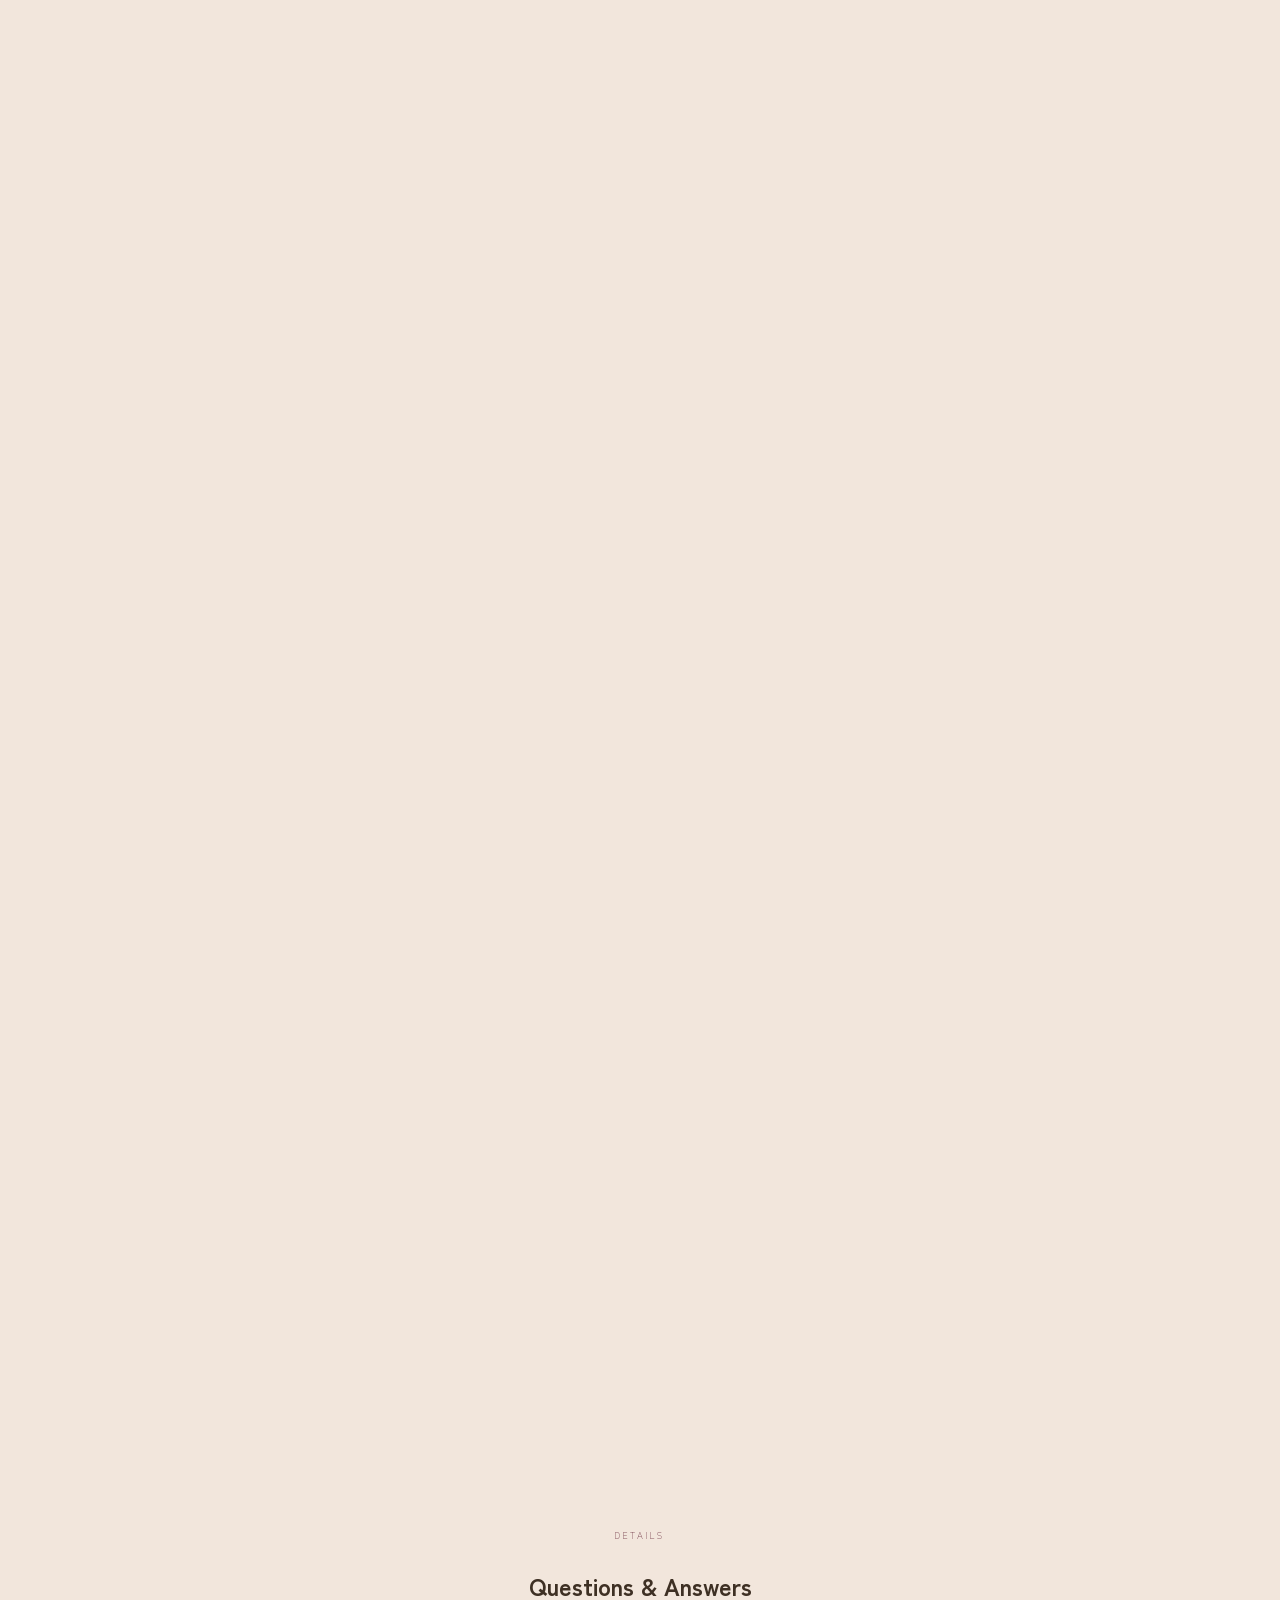
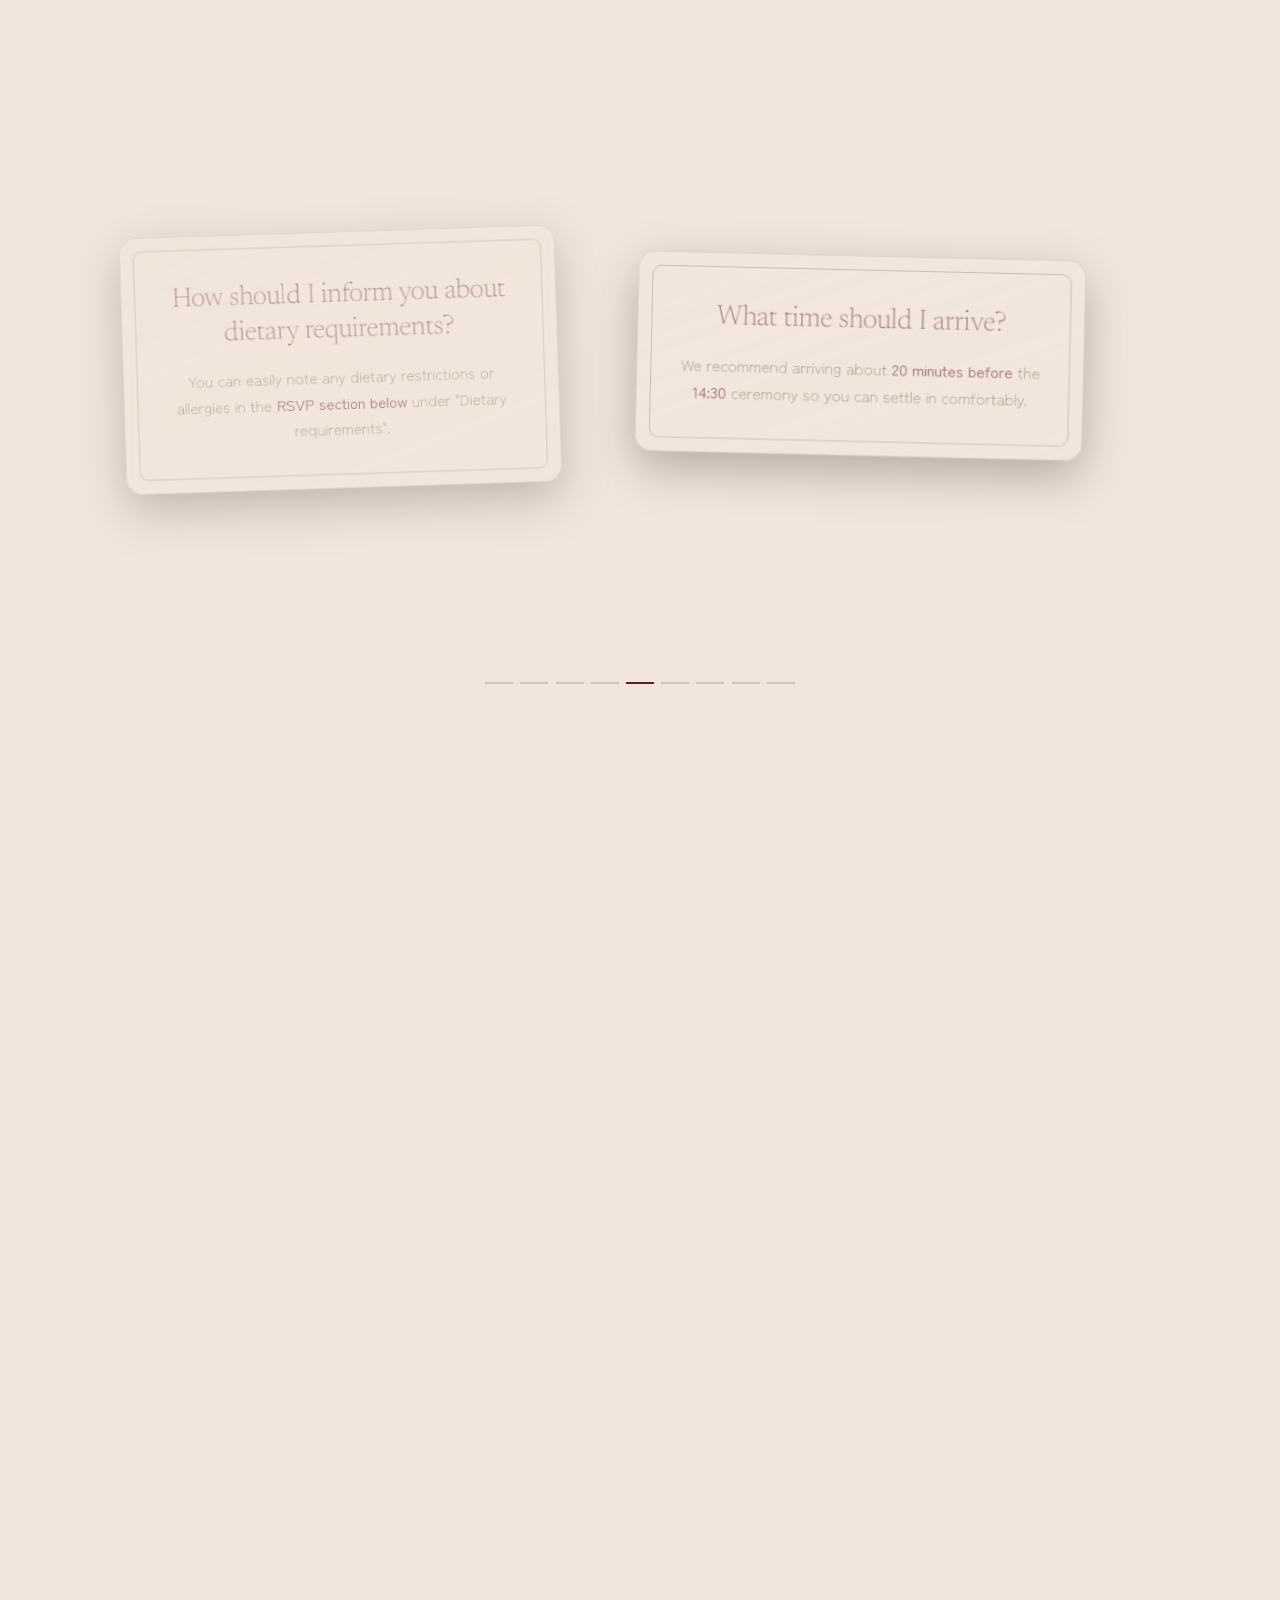
==== commit 3216b8ea: "Add the lace invitation frame to the welcome hero Extracted the round lace frame from the user's Fre" ====
--- a/index.html
+++ b/index.html
@@ -106,26 +106,24 @@
 .mono-sec{position:relative;min-height:100dvh;display:flex;flex-direction:column;align-items:center;
   justify-content:center;text-align:center;padding:6rem var(--pad) max(3rem,calc(env(safe-area-inset-bottom) + 2rem));
   overflow:hidden;gap:clamp(1.2rem,5dvh,2.8rem)}
-.mono-logo-stage{position:relative;z-index:2;display:flex;align-items:center;justify-content:center;pointer-events:none}
-.mono-inner{position:relative;z-index:3;width:100%}
-#monogram{width:min(38vw,150px);height:auto;will-change:transform;opacity:0;transition:opacity 1.4s ease 0.9s;display:block;
-  padding:14%;background:radial-gradient(ellipse 58% 55% at 50% 50%,var(--gold) 0%,#8B4A3A 42%,#C9924A 64%,transparent 84%);box-sizing:border-box}
-.drawn #monogram{opacity:1}
+.fc-eyebrow{font-size:.6rem;letter-spacing:.16em;text-transform:uppercase;color:var(--greige);
+  line-height:1.6;margin:0;max-width:26ch}
+.mono-logo-stage{position:relative;z-index:2;width:min(72vw,320px);aspect-ratio:1/1;margin:0 auto;pointer-events:none}
+.lace-bg{position:absolute;inset:0;width:100%;height:100%;object-fit:contain;opacity:0;transition:opacity 1.6s ease .6s;
+  filter:drop-shadow(0 16px 32px rgba(62,48,36,.22))}
+.drawn .lace-bg{opacity:1}
 @keyframes draw{to{stroke-dashoffset:0}}
-.hero-names{display:flex;align-items:baseline;justify-content:center;gap:.55rem;
-  font-family:var(--serif);font-weight:600;font-size:clamp(2.1rem,9vw,3.4rem);
-  color:var(--bone);white-space:nowrap;margin:0 0 .4rem;letter-spacing:.005em;
-  }
-.hero-names .amp{color:var(--gold);font-weight:400;font-style:italic;font-size:.82em}
-.announce{font-family:var(--serif);font-weight:600;font-size:clamp(1.7rem,7.4vw,2.6rem);
-  line-height:1.28;margin:0 auto 1.2rem;max-width:22ch;}
-.announce-body{font-size:1.08rem;font-weight:500;color:var(--greige);max-width:34ch;margin:0 auto;
-  }
+.mono-badge2{position:absolute;left:50%;top:50%;transform:translate(-50%,-50%);z-index:3;width:64%}
+.hero-names{display:flex;align-items:baseline;justify-content:center;gap:.28rem;flex-wrap:wrap;
+  font-family:"Alex Brush",var(--serif);font-weight:400;font-size:clamp(2.1rem,10.5vw,3rem);
+  color:var(--gold);margin:.15rem 0;line-height:1}
+.hero-names .amp{color:var(--gold);font-size:.75em;margin:0 .04em}
+.announce-body{font-size:1.02rem;font-weight:500;color:var(--greige);max-width:34ch;margin:0 auto}
 .seq{opacity:0;transform:translateY(14px)}
 .drawn .seq{animation:up 1.15s var(--ease) forwards}
-.drawn .seq:nth-child(1){animation-delay:.85s}
-.drawn .seq:nth-child(2){animation-delay:1.15s}
-.drawn .seq:nth-child(3){animation-delay:1.4s}
+.drawn .fc-eyebrow.seq{animation-delay:.85s}
+.drawn .hero-names.seq{animation-delay:1.15s}
+.drawn .announce-body.seq{animation-delay:1.4s}
 @keyframes up{to{opacity:1;transform:none}}
 .countdown{display:flex;gap:clamp(.5rem,3.4vw,1.4rem);justify-content:center;margin-top:3rem}
 .wel-pin .countdown{opacity:0;will-change:transform,opacity}
@@ -568,13 +566,12 @@
 </div>
 
 <section class="mono-sec" id="monoSec">
+  <p class="fc-eyebrow seq" data-t="announce">We're getting married.</p>
   <div class="mono-logo-stage">
-    <img id="monogram" src="assets/photos/monogram.png" data-fx="monogram" alt="Htoo &amp; May monogram"></div>
-  <div class="mono-inner">
-    <p class="hero-names seq"><span id="heroNameL" data-t="nameMay">May</span><span class="amp">&amp;</span><span id="heroNameR" data-t="nameHtoo">Htoo</span></p>
-    <h1 class="announce seq" data-t="announce">We're getting married.</h1>
-    <p class="announce-body seq" data-t="announceBody" data-html>And we'd love for you to celebrate with us.</p>
+    <img class="lace-bg" src="assets/photos/lace-frame-round.png" alt="" aria-hidden="true">
+    <div class="mono-badge2"><h1 class="hero-names seq"><span id="heroNameL" data-t="nameMay">May</span><span class="amp">&amp;</span><span id="heroNameR" data-t="nameHtoo">Htoo</span></h1></div>
   </div>
+  <p class="announce-body seq" data-t="announceBody" data-html>And we'd love for you to celebrate with us.</p>
 </section>
 
 <section class="scene sc-welcome" data-scene="welcome">
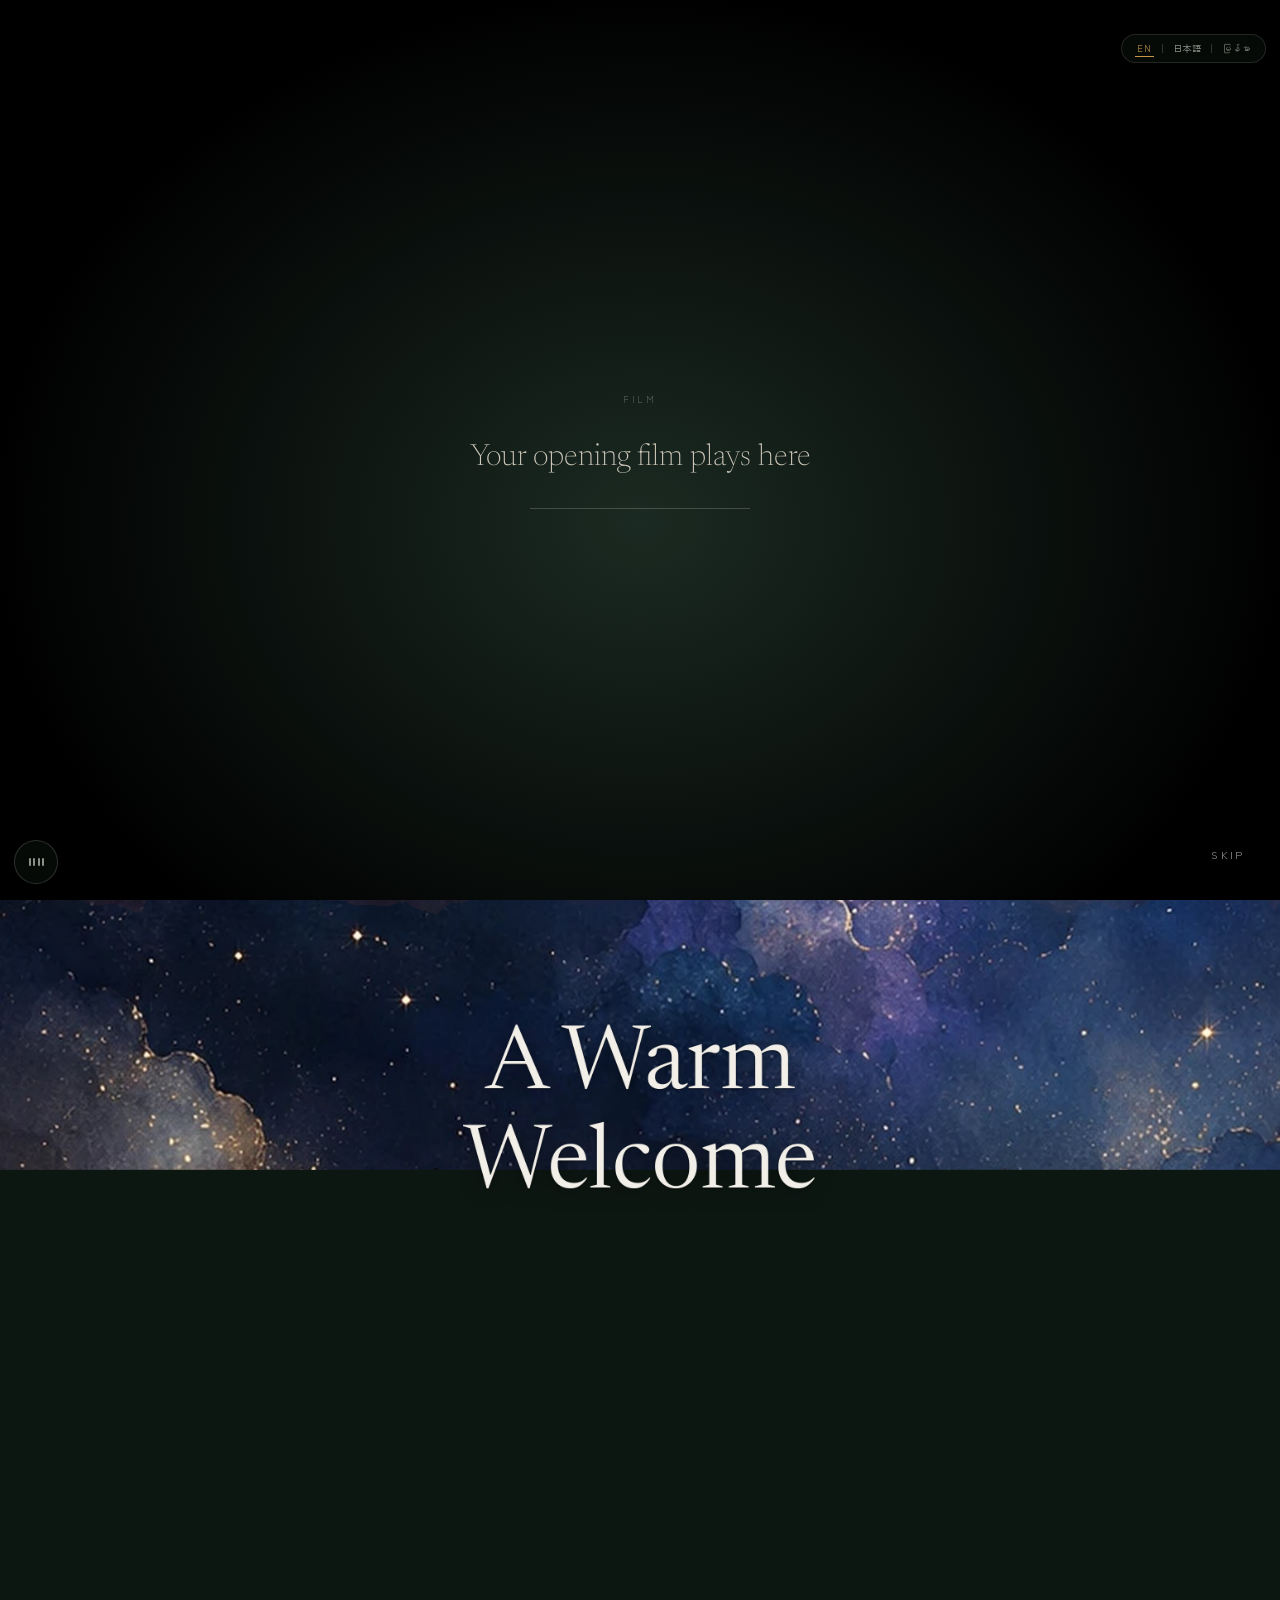
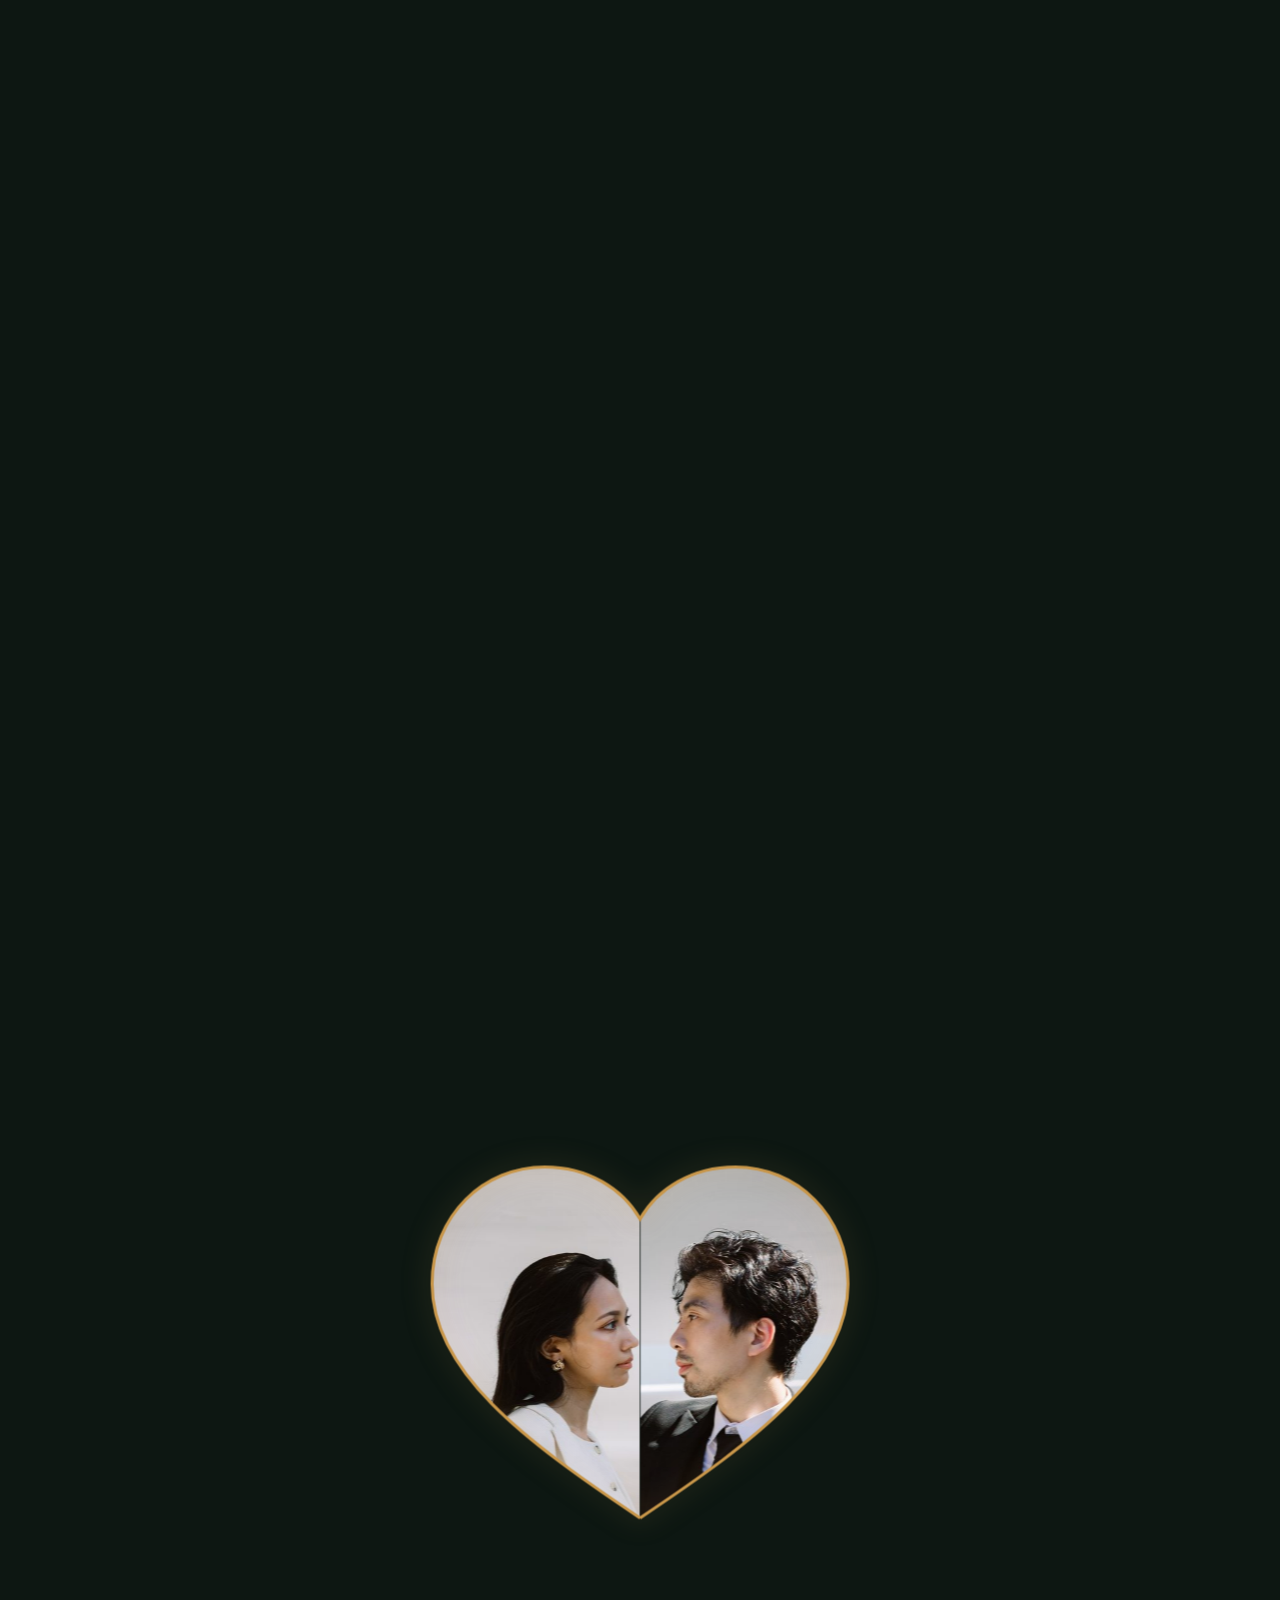
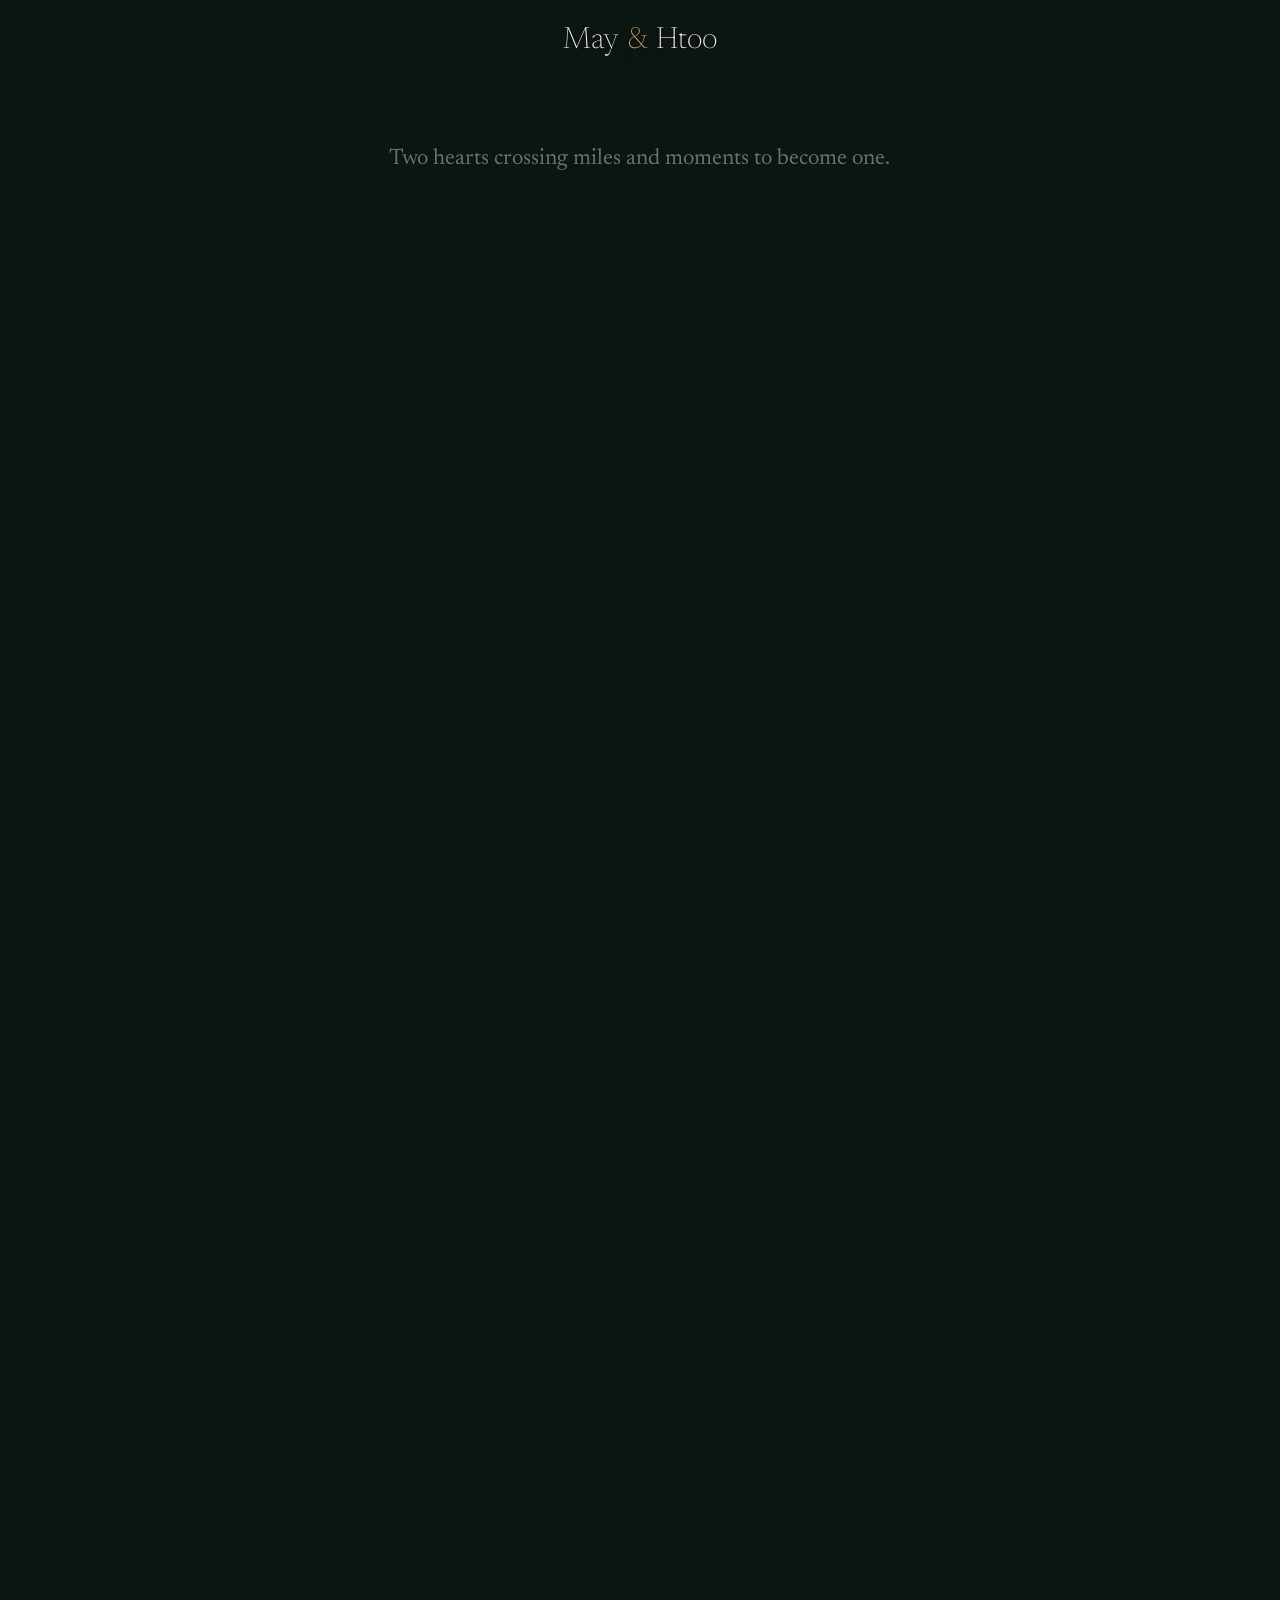
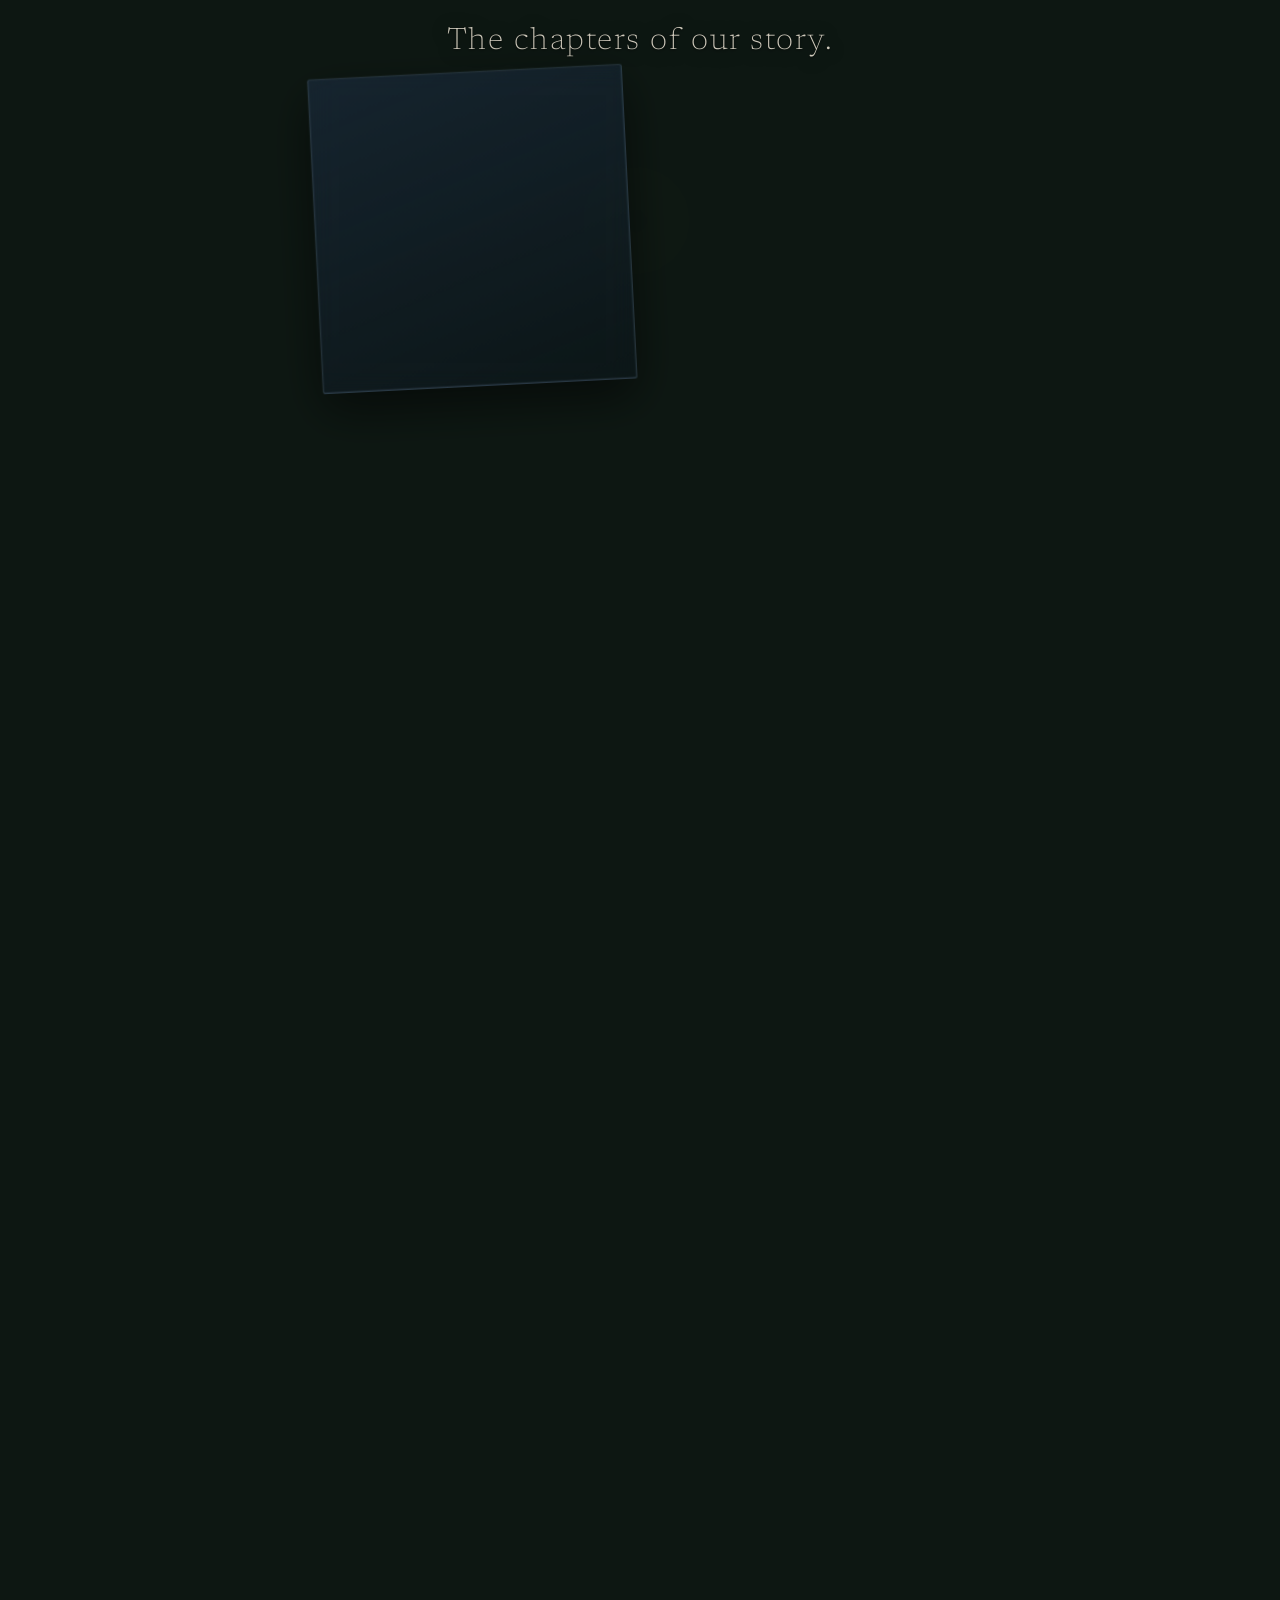
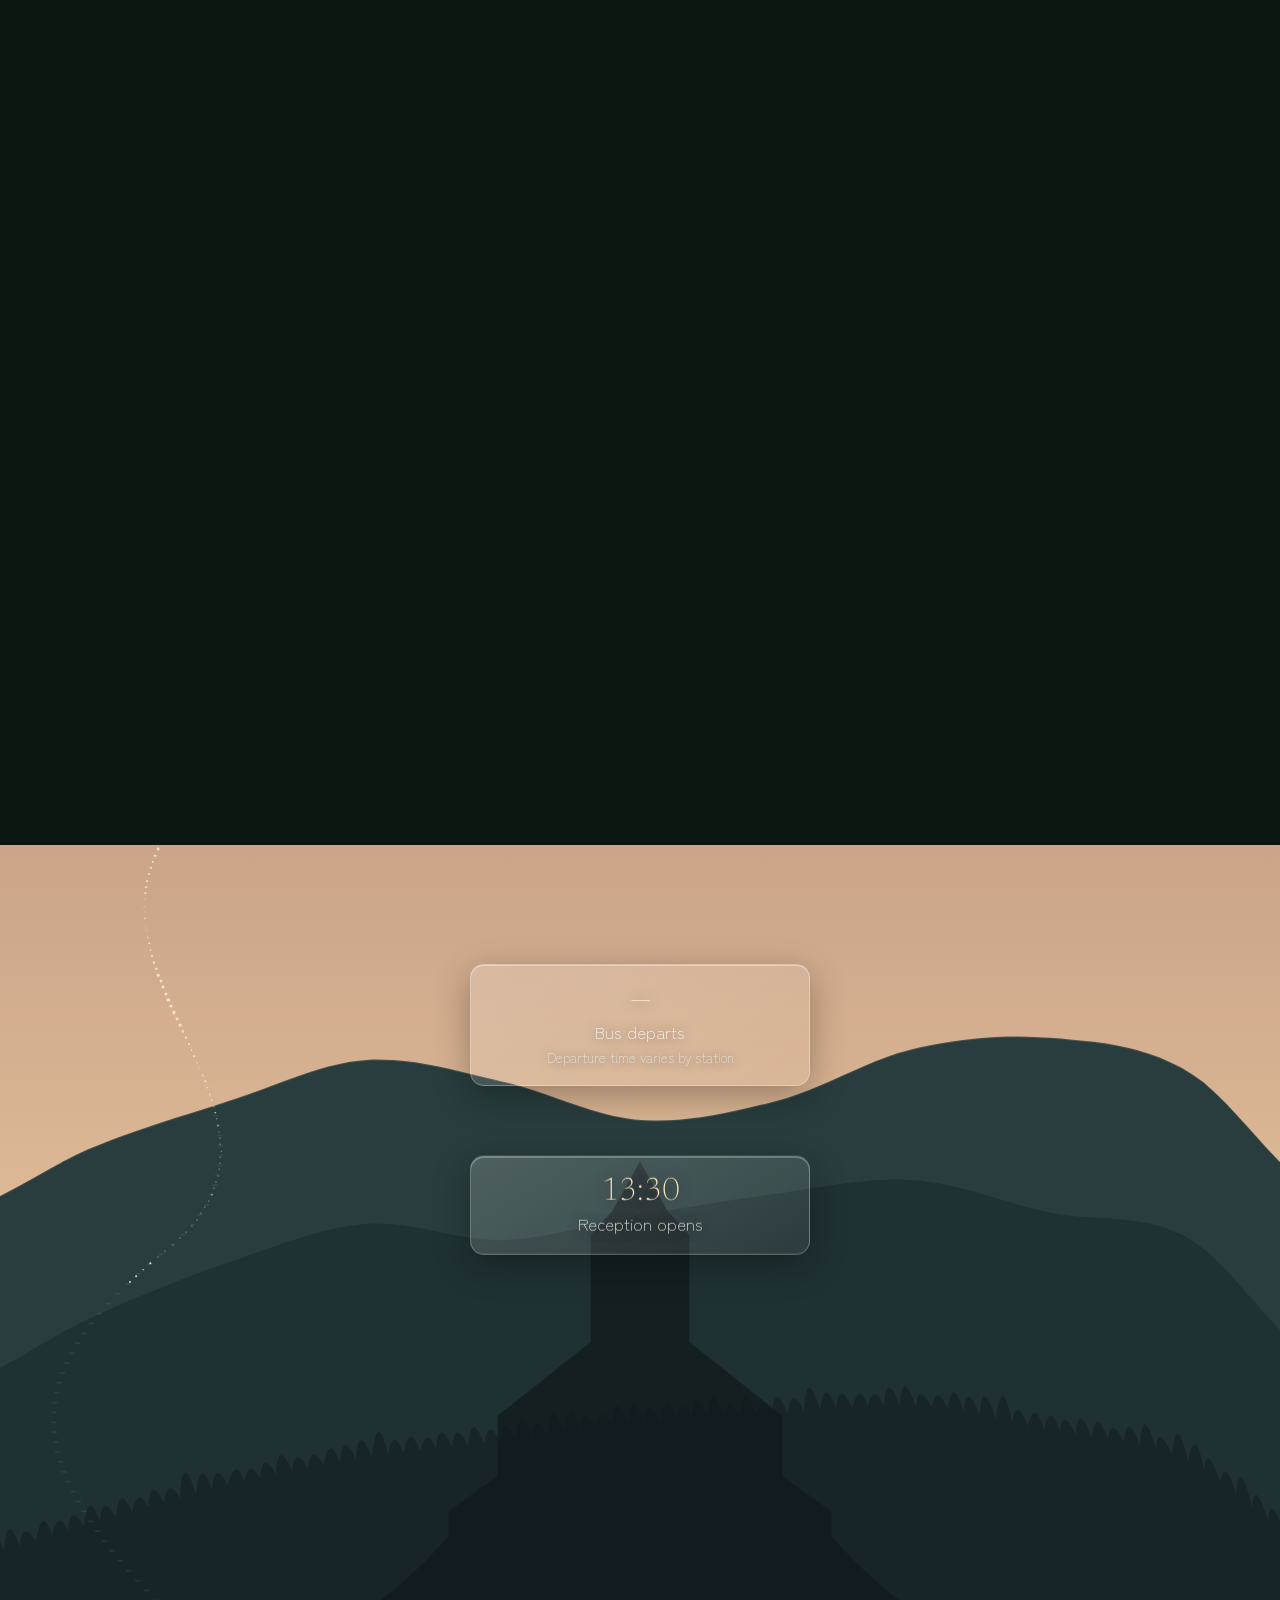
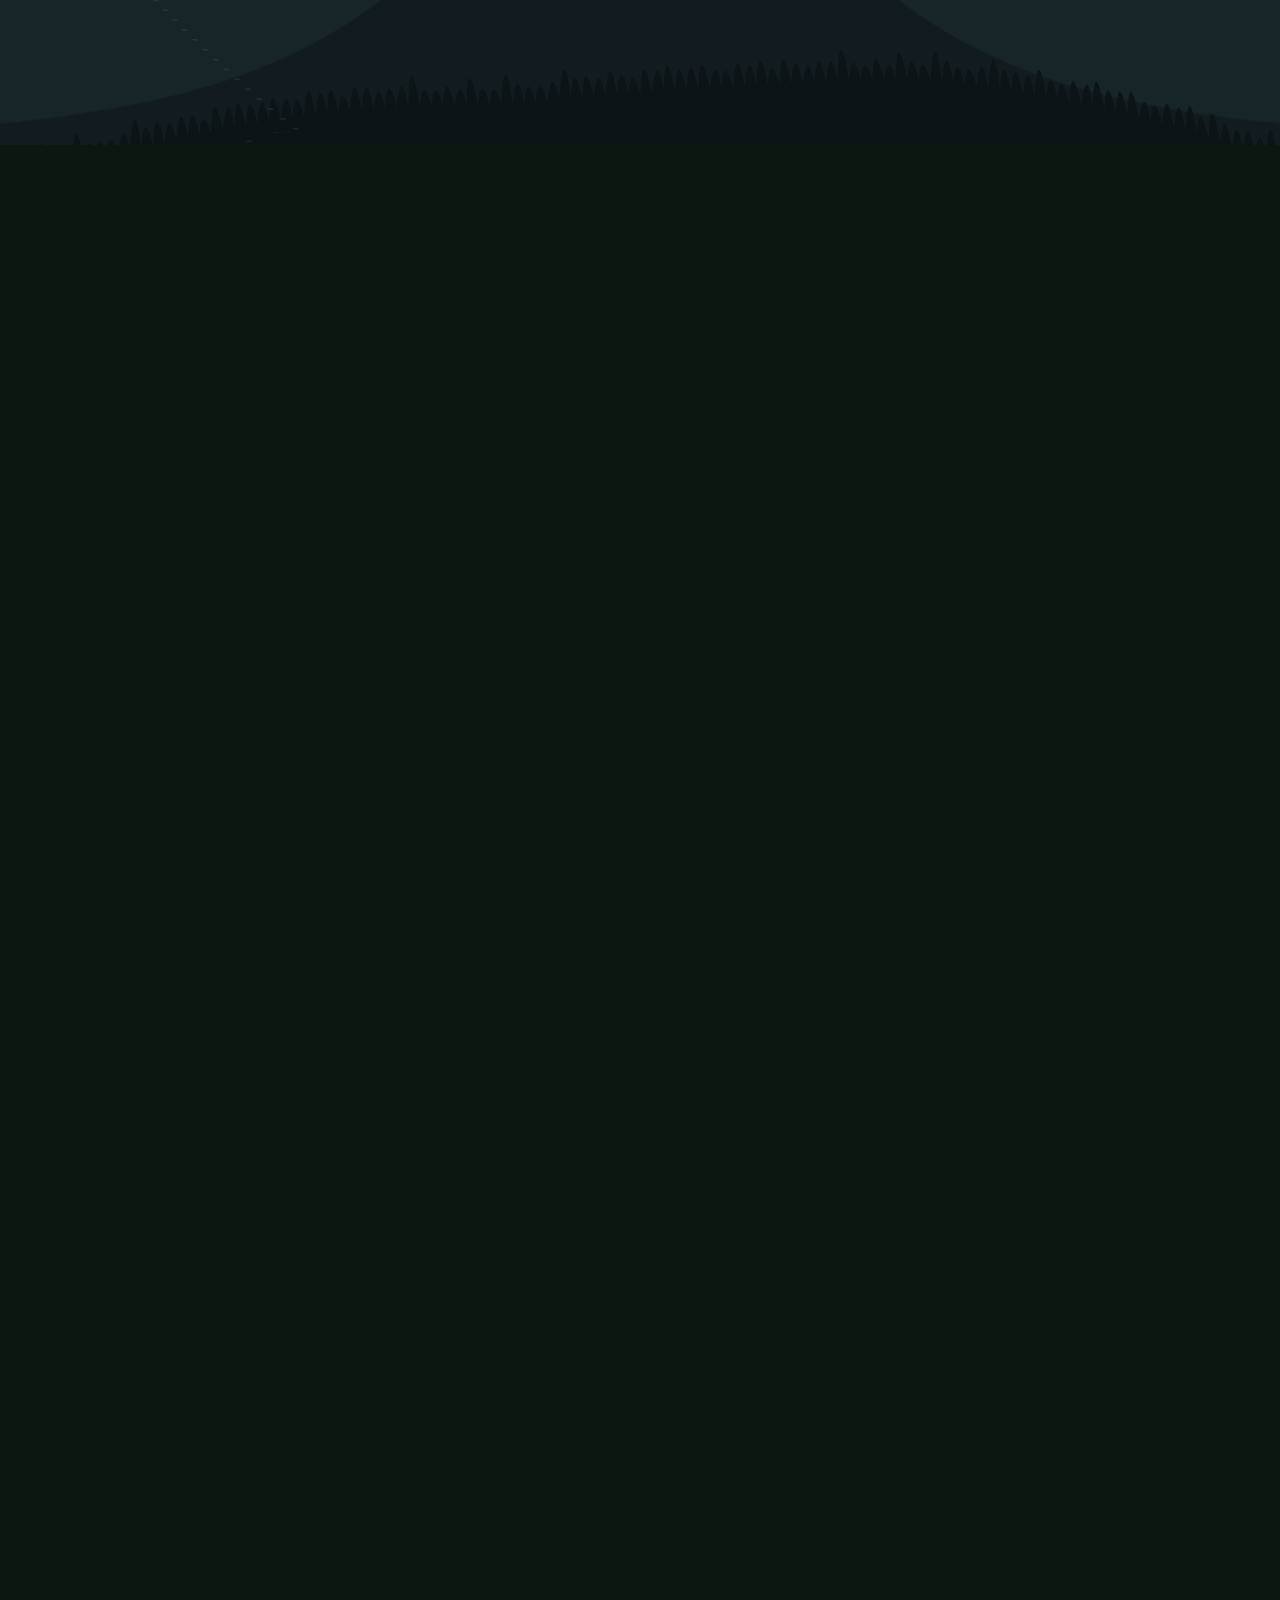
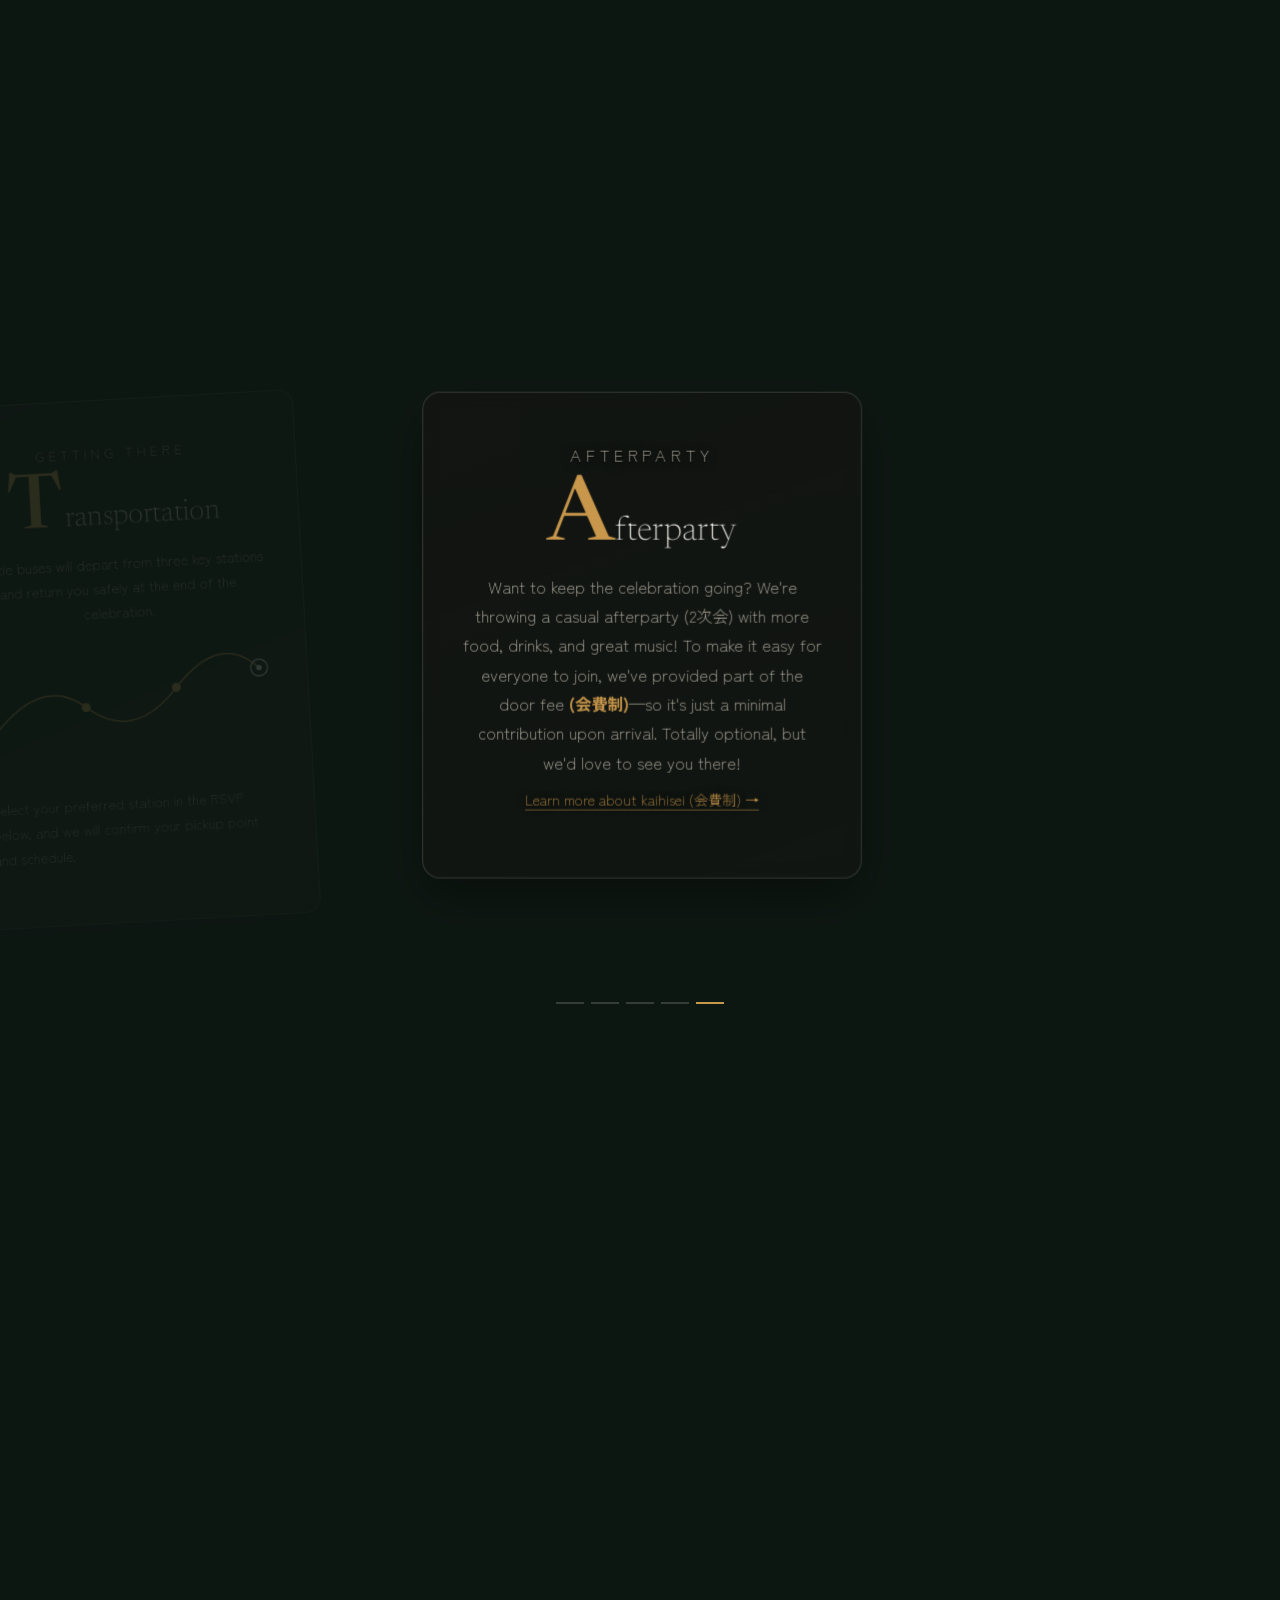
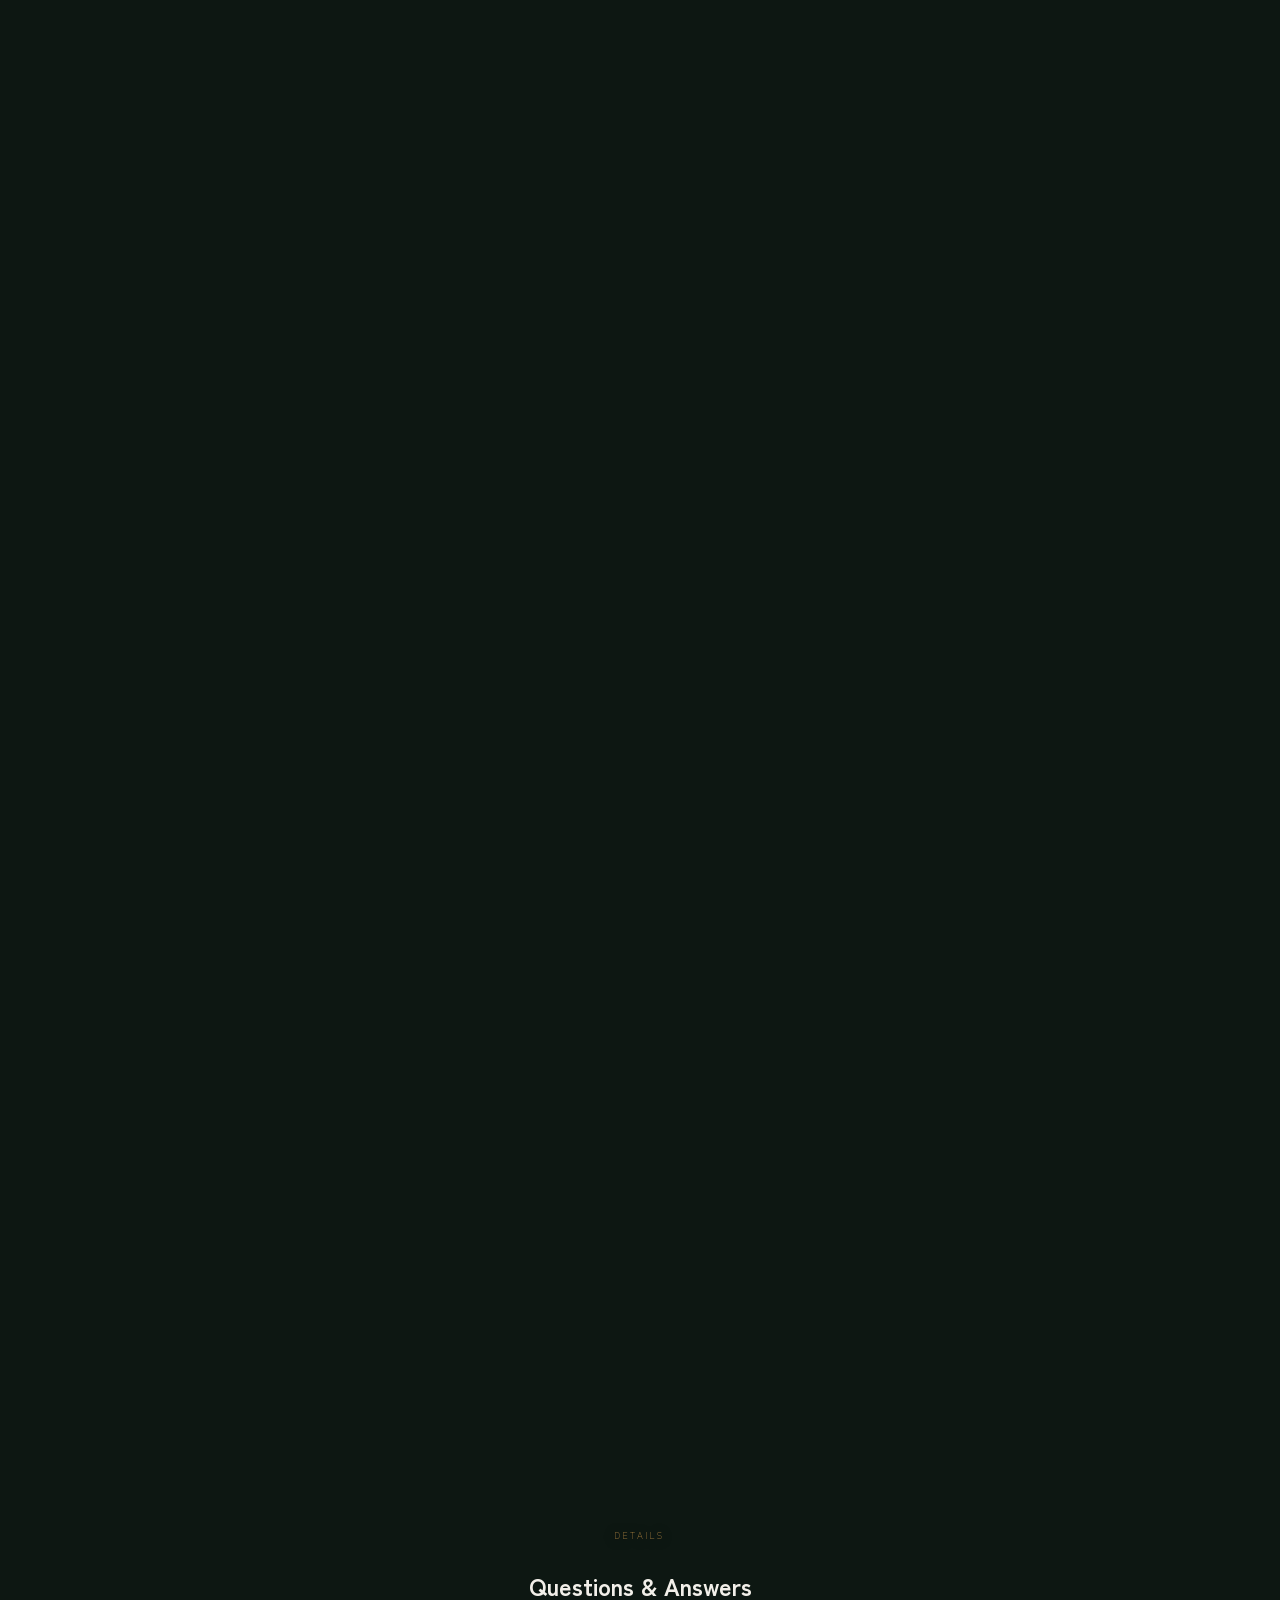
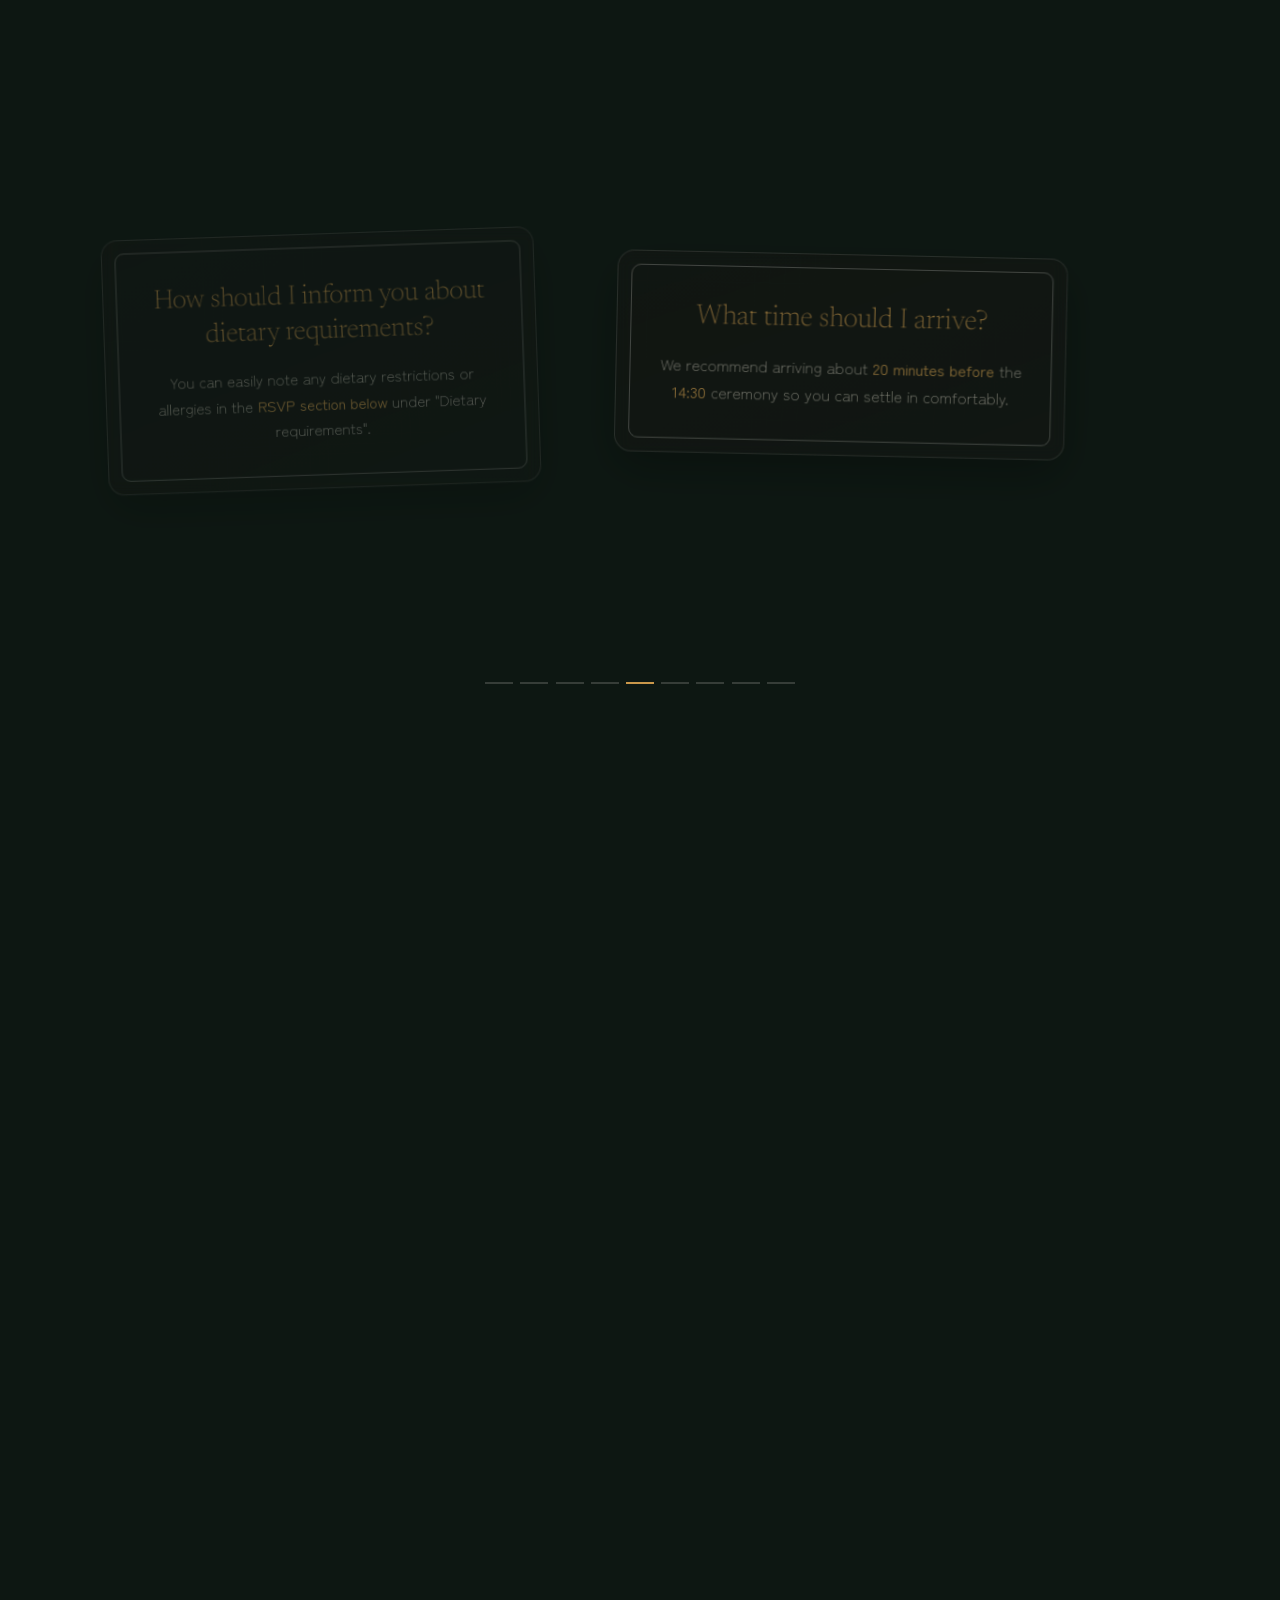
==== commit d4453dc9: "Merge 84ff4412b17eab8c3a43114dff62a39a5fc07b1b into a8bdffee2e7f02c4efd757ce2c6b1299513ac506" ====
--- a/index.html
+++ b/index.html
@@ -18,9 +18,8 @@
 <link rel="preconnect" href="https://fonts.gstatic.com" crossorigin>
 <link href="https://fonts.googleapis.com/css2?family=Newsreader:opsz,wght@6..72,200..500&family=Noto+Sans+Myanmar:wght@400;500;600;700&family=Zen+Kaku+Gothic+New:wght@300;400&family=Shippori+Mincho:wght@400;500&family=Alex+Brush&display=swap" rel="stylesheet">
 <style>
-:root{--ink:#F2E6DC;--ink-2:#8B9574;--bone:#3E3024;--greige:#5C4A30;--stone:#7A7255;
-  --gold:#5C1A2E;--dim:#4A3D26;--line:rgba(62,48,36,.14);--paper:#FFFFFF;
-  --sky-lavender:#C5CBA0;--sky-peach:#A8A876;--cloud-pink:#9C6B5C;--cloud-deep:#4A1522;
+:root{--ink:#0D1712;--ink-2:#14211A;--bone:#F2EFE9;--greige:#CFC9BB;--stone:#8C9188;
+  --gold:#C9974A;--dim:#42514A;--line:rgba(242,239,233,.14);
   --serif:"Newsreader",Georgia,serif;--sans:"Zen Kaku Gothic New",system-ui,sans-serif;
   --pad:clamp(1.25rem,6vw,3rem);--ease:cubic-bezier(.16,.84,.34,1)}
 html[lang="ja"]{--serif:"Shippori Mincho","Newsreader",serif}
@@ -32,43 +31,35 @@
 body.locked{overflow:hidden;height:100vh}
 .wrap{max-width:600px;margin:0 auto;padding:0 var(--pad);position:relative;z-index:4}
 #bgphoto{position:fixed;left:0;right:0;top:-15%;height:130%;pointer-events:none;z-index:-1;background-size:cover;background-position:center;will-change:transform;
-  background-image:
-    url("assets/photos/bg-sky-mobile.jpg"),
-    radial-gradient(ellipse 70% 50% at 82% 88%,rgba(92,26,46,.18),transparent 60%),
-    radial-gradient(ellipse 60% 45% at 15% 20%,rgba(139,149,116,.28),transparent 65%),
-    linear-gradient(155deg,#C5CBA0 0%,#A8A876 45%,#F2E6DC 100%)}
-@media (min-width:768px){#bgphoto{background-image:
-    url("assets/photos/bg-sky-desktop.jpg"),
-    radial-gradient(ellipse 70% 50% at 82% 88%,rgba(92,26,46,.18),transparent 60%),
-    radial-gradient(ellipse 60% 45% at 15% 20%,rgba(139,149,116,.28),transparent 65%),
-    linear-gradient(155deg,#C5CBA0 0%,#A8A876 45%,#F2E6DC 100%)}}
-#paintwash{position:fixed;inset:0;pointer-events:none;z-index:118;mix-blend-mode:soft-light;opacity:.5;
+  background-image:url("assets/photos/bg-mobile.jpg")}
+@media (min-width:768px){#bgphoto{background-image:url("assets/photos/bg-desktop.jpg")}}
+#paintwash{position:fixed;inset:0;pointer-events:none;z-index:118;mix-blend-mode:hard-light;opacity:.62;
   filter:url(#wc-edge);
   background:
-    radial-gradient(ellipse 60% 42% at 12% 14%,rgba(139,149,116,.3),transparent 62%),
-    radial-gradient(ellipse 56% 46% at 90% 8%,rgba(197,203,160,.28),transparent 64%),
-    radial-gradient(ellipse 52% 58% at 22% 92%,rgba(139,149,116,.2),transparent 62%),
-    radial-gradient(ellipse 64% 52% at 96% 86%,rgba(92,26,46,.16),transparent 64%),
-    radial-gradient(ellipse 70% 70% at 50% 48%,rgba(92,26,46,.08),transparent 68%),
-    linear-gradient(155deg,rgba(242,230,220,.35),transparent 55%)}
+    radial-gradient(ellipse 60% 42% at 12% 14%,rgba(201,151,74,.42),transparent 62%),
+    radial-gradient(ellipse 56% 46% at 90% 8%,rgba(120,158,144,.3),transparent 64%),
+    radial-gradient(ellipse 52% 58% at 22% 92%,rgba(196,140,130,.3),transparent 62%),
+    radial-gradient(ellipse 64% 52% at 96% 86%,rgba(172,128,80,.3),transparent 64%),
+    radial-gradient(ellipse 70% 70% at 50% 48%,rgba(201,151,74,.1),transparent 68%),
+    linear-gradient(155deg,rgba(18,28,23,.3),transparent 55%)}
 #vig{position:fixed;inset:0;pointer-events:none;z-index:119;
   background:radial-gradient(ellipse at 50% 45%,transparent 55%,rgba(0,0,0,.3) 100%)}
 .flag{position:fixed;z-index:200;top:0;left:0;right:0;padding:.4rem 1rem;font-size:.55rem;
-  letter-spacing:.2em;text-transform:uppercase;color:var(--paper);background:var(--gold);text-align:center}
+  letter-spacing:.2em;text-transform:uppercase;color:var(--ink);background:var(--gold);text-align:center}
 #prog{position:fixed;top:0;left:0;height:2px;width:0;background:var(--gold);z-index:201}
 #lang{position:fixed;z-index:190;top:2.1rem;right:.9rem;display:flex;align-items:center;
-  padding:.15rem .3rem;border-radius:999px;background:rgba(242,230,220,.6);
-  backdrop-filter:blur(10px);-webkit-backdrop-filter:blur(10px);border:1px solid rgba(62,48,36,.12)}
+  padding:.15rem .3rem;border-radius:999px;background:rgba(9,17,13,.6);
+  backdrop-filter:blur(10px);-webkit-backdrop-filter:blur(10px);border:1px solid rgba(242,239,233,.12)}
 .lang-b{background:none;border:0;cursor:pointer;font-family:var(--sans);padding:.42rem .6rem;
   color:var(--stone);font-size:.58rem;letter-spacing:.16em;text-transform:uppercase;
   position:relative;transition:color .35s ease;line-height:1}
 .lang-b[lang="ja"], .lang-b[lang="my"]{letter-spacing:.06em;text-transform:none}
 .lang-b.on{color:var(--gold)}
 .lang-b.on::after{content:"";position:absolute;left:.5rem;right:.5rem;bottom:.16rem;height:1px;background:var(--gold)}
-.lang-sep{width:1px;height:9px;background:rgba(62,48,36,.18)}
+.lang-sep{width:1px;height:9px;background:rgba(242,239,233,.18)}
 #music{position:fixed;z-index:190;left:.9rem;bottom:max(1rem,env(safe-area-inset-bottom));
-  width:44px;height:44px;border-radius:50%;border:1px solid rgba(62,48,36,.16);
-  background:rgba(242,230,220,.6);backdrop-filter:blur(10px);-webkit-backdrop-filter:blur(10px);
+  width:44px;height:44px;border-radius:50%;border:1px solid rgba(242,239,233,.16);
+  background:rgba(9,17,13,.6);backdrop-filter:blur(10px);-webkit-backdrop-filter:blur(10px);
   cursor:pointer;display:flex;align-items:center;justify-content:center;gap:2.5px;transition:border-color .35s ease}
 #music:hover{border-color:var(--gold)}
 #music i{display:block;width:2px;background:var(--stone);border-radius:1px;height:8px;transition:background .35s ease}
@@ -97,7 +88,7 @@
 #vidph p{margin:0}
 #vidph .ph-label{font-size:.6rem;letter-spacing:.3em;text-transform:uppercase;color:var(--stone)}
 #vidph .ph-title{font-family:var(--serif);font-weight:200;font-size:clamp(1.2rem,5.5vw,1.9rem);color:var(--greige)}
-.bar{width:min(56vw,220px);height:1px;background:rgba(62,48,36,.2);overflow:hidden}
+.bar{width:min(56vw,220px);height:1px;background:rgba(242,239,233,.2);overflow:hidden}
 .bar i{display:block;height:100%;width:0;background:var(--gold)}
 #skip{position:absolute;bottom:max(1.6rem,env(safe-area-inset-bottom));right:1.4rem;background:none;
   border:0;cursor:pointer;color:var(--stone);font-family:var(--sans);font-size:.68rem;
@@ -106,24 +97,25 @@
 .mono-sec{position:relative;min-height:100dvh;display:flex;flex-direction:column;align-items:center;
   justify-content:center;text-align:center;padding:6rem var(--pad) max(3rem,calc(env(safe-area-inset-bottom) + 2rem));
   overflow:hidden;gap:clamp(1.2rem,5dvh,2.8rem)}
-.fc-eyebrow{font-size:.6rem;letter-spacing:.16em;text-transform:uppercase;color:var(--greige);
-  line-height:1.6;margin:0;max-width:26ch}
-.mono-logo-stage{position:relative;z-index:2;width:min(72vw,320px);aspect-ratio:1/1;margin:0 auto;pointer-events:none}
-.lace-bg{position:absolute;inset:0;width:100%;height:100%;object-fit:contain;opacity:0;transition:opacity 1.6s ease .6s;
-  filter:drop-shadow(0 16px 32px rgba(62,48,36,.22))}
-.drawn .lace-bg{opacity:1}
+.mono-logo-stage{position:relative;z-index:2;display:flex;align-items:center;justify-content:center;pointer-events:none}
+.mono-inner{position:relative;z-index:3;width:100%}
+#monogram{width:min(38vw,150px);height:auto;will-change:transform;opacity:0;transition:opacity 1.4s ease 0.9s;display:block;background:none}
+.drawn #monogram{opacity:1}
 @keyframes draw{to{stroke-dashoffset:0}}
-.mono-badge2{position:absolute;left:50%;top:50%;transform:translate(-50%,-50%);z-index:3;width:64%}
-.hero-names{display:flex;align-items:baseline;justify-content:center;gap:.28rem;flex-wrap:wrap;
-  font-family:"Alex Brush",var(--serif);font-weight:400;font-size:clamp(2.1rem,10.5vw,3rem);
-  color:var(--gold);margin:.15rem 0;line-height:1}
-.hero-names .amp{color:var(--gold);font-size:.75em;margin:0 .04em}
-.announce-body{font-size:1.02rem;font-weight:500;color:var(--greige);max-width:34ch;margin:0 auto}
+.hero-names{display:flex;align-items:baseline;justify-content:center;gap:.55rem;
+  font-family:var(--serif);font-weight:600;font-size:clamp(2.1rem,9vw,3.4rem);
+  color:var(--bone);white-space:nowrap;margin:0 0 .4rem;letter-spacing:.005em;
+  text-shadow:0 4px 30px rgba(0,0,0,.7),0 1px 4px rgba(0,0,0,.6)}
+.hero-names .amp{color:var(--gold);font-weight:400;font-style:italic;font-size:.82em}
+.announce{font-family:var(--serif);font-weight:600;font-size:clamp(1.7rem,7.4vw,2.6rem);
+  line-height:1.28;margin:0 auto 1.2rem;max-width:22ch;text-shadow:0 3px 26px rgba(0,0,0,.65),0 1px 4px rgba(0,0,0,.55)}
+.announce-body{font-size:1.08rem;font-weight:500;color:var(--greige);max-width:34ch;margin:0 auto;
+  text-shadow:0 1px 14px rgba(0,0,0,.6),0 1px 2px rgba(0,0,0,.5)}
 .seq{opacity:0;transform:translateY(14px)}
 .drawn .seq{animation:up 1.15s var(--ease) forwards}
-.drawn .fc-eyebrow.seq{animation-delay:.85s}
-.drawn .hero-names.seq{animation-delay:1.15s}
-.drawn .announce-body.seq{animation-delay:1.4s}
+.drawn .seq:nth-child(1){animation-delay:.85s}
+.drawn .seq:nth-child(2){animation-delay:1.15s}
+.drawn .seq:nth-child(3){animation-delay:1.4s}
 @keyframes up{to{opacity:1;transform:none}}
 .countdown{display:flex;gap:clamp(.5rem,3.4vw,1.4rem);justify-content:center;margin-top:3rem}
 .wel-pin .countdown{opacity:0;will-change:transform,opacity}
@@ -131,7 +123,7 @@
   display:flex;flex-direction:column;align-items:center;justify-content:center}
 .cd-ring{position:absolute;inset:0;transform:rotate(-90deg)}
 .cd-ring circle{fill:none;stroke-width:1.4}
-.cd-ring .bg{stroke:rgba(62,48,36,.13)}
+.cd-ring .bg{stroke:rgba(242,239,233,.13)}
 .cd-ring .fg{stroke:var(--gold);stroke-linecap:round;transition:stroke-dashoffset .9s var(--ease)}
 .roll{display:flex;height:1.72em;overflow:hidden;font-family:var(--serif);font-weight:200;
   font-size:clamp(1.3rem,5.6vw,1.9rem);line-height:1.72}
@@ -144,14 +136,14 @@
 @media (min-width:768px){.sec{padding:7.5rem 0}}
 .sec-head{text-align:center;margin-bottom:2.6rem}
 .eyebrow{font-size:.56rem;letter-spacing:.3em;text-transform:uppercase;color:var(--gold);margin:0 0 .9rem;
-  }
+  text-shadow:0 1px 12px rgba(0,0,0,.65),0 1px 2px rgba(0,0,0,.55)}
 .sec h2{font-family:var(--serif);font-weight:500;font-size:clamp(1.75rem,7.5vw,2.5rem);margin:0;line-height:1.18;
-  }
+  text-shadow:0 2px 20px rgba(0,0,0,.6),0 1px 3px rgba(0,0,0,.5)}
 .sec p{font-size:1.03rem;color:var(--greige);margin:0 0 1.1rem;
-  }
+  text-shadow:0 1px 14px rgba(0,0,0,.6),0 1px 2px rgba(0,0,0,.5)}
 .center{text-align:center}
 .rs-deadline{font-size:1rem;color:var(--bone);
-  }
+  text-shadow:0 1px 16px rgba(0,0,0,.7),0 1px 3px rgba(0,0,0,.65)}
 .rs-deadline .hl{color:var(--gold);font-weight:600}
 .scene{position:relative}
 .pin{position:sticky;top:0;height:100dvh;overflow:hidden;display:flex;align-items:center;justify-content:center}
@@ -164,10 +156,10 @@
 .wel-pin{flex-direction:column;text-align:center;padding:5.75rem var(--pad) 0}
 #welBig{font-family:var(--serif);font-weight:200;line-height:1.1;margin:0;
   font-size:clamp(2.4rem,12vw,6.8rem);letter-spacing:-.02em;transform-origin:center center;will-change:transform;
-  }
+  text-shadow:0 2px 24px rgba(0,0,0,.6),0 1px 3px rgba(0,0,0,.5)}
 #welBody{max-width:36ch;margin-top:1.4rem;opacity:0;will-change:transform,opacity}
 #welBody p{font-size:1.03rem;color:var(--greige);margin:0 0 1rem;
-  }
+  text-shadow:0 1px 14px rgba(0,0,0,.6),0 1px 2px rgba(0,0,0,.5)}
 
 .sc-heart{height:190vh}
 @media (min-width:768px){.sc-heart{height:230vh}}
@@ -175,20 +167,20 @@
 .heart-stage{position:relative;width:min(80vw,440px);aspect-ratio:200/180}
 .heart-stage svg{width:100%;height:100%;overflow:visible}
 .hg{will-change:transform}
-.hi{font-family:var(--serif);font-weight:200;font-size:44px;fill:rgba(62,48,36,.55)}
+.hi{font-family:var(--serif);font-weight:200;font-size:44px;fill:rgba(242,239,233,.55)}
 #hOutline{fill:none;stroke:var(--gold);stroke-width:1.4;
   stroke-dasharray:var(--hlen,600);stroke-dashoffset:var(--hlen,600);
-  filter:drop-shadow(0 0 6px rgba(92,26,46,.5))}
+  filter:drop-shadow(0 0 6px rgba(201,151,74,.5))}
 .heart-names{display:flex;align-items:baseline;justify-content:center;gap:.5rem;
   font-family:var(--serif);font-weight:200;font-size:clamp(1.2rem,5.4vw,1.9rem);
-  color:var(--bone);white-space:nowrap;}
+  color:var(--bone);white-space:nowrap;text-shadow:0 2px 18px rgba(0,0,0,.65),0 1px 3px rgba(0,0,0,.55)}
 .heart-names span{will-change:transform,opacity}
 #hAmp{color:var(--gold);opacity:0}
 .heart-cap{font-family:var(--serif);font-weight:400;font-size:clamp(1.15rem,4.6vw,1.4rem);
   color:var(--bone);text-align:center;margin:0;opacity:0;
-  will-change:opacity,transform;padding:0 8vw;}
+  will-change:opacity,transform;padding:0 8vw;text-shadow:0 2px 16px rgba(0,0,0,.65),0 1px 3px rgba(0,0,0,.55)}
 .heart-pin .hero-motto{margin:.6rem 0 0;opacity:0;will-change:opacity,transform;
-  color:var(--bone);}
+  color:var(--bone);text-shadow:0 2px 16px rgba(0,0,0,.65),0 1px 3px rgba(0,0,0,.55)}
 
 .sc-records{height:225vh}
 @media (min-width:768px){.sc-records{height:280vh}}
@@ -205,37 +197,38 @@
 .rec.playing .rec-vinyl{animation:spinVinyl 2.6s linear infinite}
 @keyframes spinVinyl{from{transform:translateY(-50%) rotate(0deg)}to{transform:translateY(-50%) rotate(360deg)}}
 .rec-cover{cursor:pointer;position:relative;width:var(--rs);height:var(--rs);border-radius:2px;
-  background:linear-gradient(140deg,#243A2C,#16241C);border:1px solid rgba(62,48,36,.13);
+  background:linear-gradient(140deg,#243A2C,#16241C);border:1px solid rgba(242,239,233,.13);
   display:flex;align-items:center;justify-content:center;box-shadow:0 16px 44px rgba(0,0,0,.55);
   overflow:hidden;transition:box-shadow .4s ease}
-.rec.playing .rec-cover{box-shadow:0 16px 44px rgba(0,0,0,.55),0 0 0 2px var(--gold),0 0 26px rgba(92,26,46,.45)}
+.rec.playing .rec-cover{box-shadow:0 16px 44px rgba(0,0,0,.55),0 0 0 2px var(--gold),0 0 26px rgba(201,151,74,.45)}
 .rec-cover img{width:100%;height:100%;object-fit:cover;display:block}
 .rec-cover.no-photo img.real{display:none}
-.rec-cover.no-photo{background:linear-gradient(160deg,rgba(139,149,116,.4),rgba(92,26,46,.32));
+.rec-cover.no-photo{background:linear-gradient(160deg,rgba(30,48,74,.5),rgba(10,18,32,.32));
   backdrop-filter:blur(12px) saturate(1.15);-webkit-backdrop-filter:blur(12px) saturate(1.15);
-  border:1px solid rgba(62,48,36,.18)}
+  border:1px solid rgba(163,193,232,.2)}
 .rc-mono{position:absolute;left:50%;top:46%;transform:translate(-50%,-50%);width:34%!important;height:auto!important;
   opacity:.28;z-index:2;object-fit:contain!important;filter:drop-shadow(0 4px 16px rgba(0,0,0,.5))}
 .rc-soon{position:absolute;left:0;right:0;bottom:14%;text-align:center;font-size:.56rem;z-index:2;
-  letter-spacing:.24em;text-transform:uppercase;color:rgba(62,48,36,.5);}
+  letter-spacing:.24em;text-transform:uppercase;color:rgba(242,239,233,.5);text-shadow:0 1px 8px rgba(0,0,0,.6)}
 .soon-fx{position:fixed;left:50%;top:50%;width:0;height:0;pointer-events:none;z-index:45}
 .soon-fx .glow{position:absolute;left:0;top:0;width:64vmin;height:64vmin;border-radius:50%;
   transform:translate(-50%,-50%) scale(var(--soon-s,.24));
-  background:radial-gradient(circle,rgba(92,26,46,.4),rgba(92,26,46,0) 65%);
+  background:radial-gradient(circle,rgba(201,151,74,.4),rgba(201,151,74,0) 65%);
   opacity:var(--soon-o,.55)}
 .soon-fx .txt{position:absolute;left:0;top:0;transform:translate(-50%,-50%) scale(var(--soon-s,.24));
   transform-origin:center;font-family:"Alex Brush",cursive;font-weight:400;color:#fff;white-space:nowrap;
   font-size:clamp(2.6rem,15vw,7.5rem);line-height:1;
-  text-shadow:0 0 40px rgba(92,26,46,.6);
+  text-shadow:0 6px 30px rgba(0,0,0,.55),0 0 40px rgba(201,151,74,.6),0 2px 8px rgba(0,0,0,.45);
   opacity:var(--soon-o,.55)}
 .soon-fx .spark{position:absolute;left:0;top:0;color:var(--gold);font-size:1.3rem;
   transform:translate(calc(var(--sx,0) * var(--soon-s,.24)),calc(var(--sy,0) * var(--soon-s,.24))) scale(var(--soon-s,.24));
-  opacity:calc(var(--soon-o,.55) * .85);text-shadow:0 0 10px rgba(92,26,46,.7)}
+  opacity:calc(var(--soon-o,.55) * .85);text-shadow:0 0 10px rgba(201,151,74,.7)}
 .rec-cap{position:absolute;left:0;right:0;top:calc(var(--rs) + .7rem);text-align:center;
-  font-size:.6rem;letter-spacing:.24em;text-transform:uppercase;color:var(--dim)}
+  font-size:.6rem;letter-spacing:.24em;text-transform:uppercase;color:var(--greige);
+  text-shadow:0 1px 10px rgba(0,0,0,.65),0 1px 2px rgba(0,0,0,.55)}
 .rec-title{position:absolute;z-index:12;top:10dvh;left:0;right:0;text-align:center;padding:0 8vw}
 .rec-title p{font-family:var(--serif);font-size:clamp(1.25rem,5.2vw,1.9rem);color:var(--greige);
-  margin:0;will-change:font-variation-settings;}
+  margin:0;will-change:font-variation-settings;text-shadow:0 2px 16px rgba(0,0,0,.65),0 1px 3px rgba(0,0,0,.55)}
 
 /* ══ JOURNEY ══ */
 .sc-journey{height:365vh}
@@ -251,11 +244,11 @@
 #jVenue{opacity:0;will-change:opacity}
 #jRail{position:absolute;inset:0;z-index:8;pointer-events:none}
 #jRail svg{width:100%;height:100%;display:block}
-#railGhost{fill:none;stroke:rgba(62,48,36,.07);stroke-width:.4;stroke-dasharray:2 9}
+#railGhost{fill:none;stroke:rgba(242,239,233,.07);stroke-width:.4;stroke-dasharray:2 9}
 #trail{position:absolute;inset:0;z-index:9;pointer-events:none}
 .tp{position:absolute;border-radius:50%;background:#F8ECCB;transform:translate(-50%,-50%);opacity:0}
 #star{position:absolute;z-index:10;width:8px;height:8px;border-radius:50%;background:#FFFBEE;
-  box-shadow:0 0 9px 3px rgba(255,242,206,.95),0 0 24px 9px rgba(92,26,46,.32);
+  box-shadow:0 0 9px 3px rgba(255,242,206,.95),0 0 24px 9px rgba(201,151,74,.32);
   transform:translate(-50%,-50%);will-change:transform,opacity;pointer-events:none;opacity:0}
 #fw{position:absolute;inset:0;z-index:11;pointer-events:none}
 .fwp{position:absolute;width:4px;height:4px;border-radius:50%;transform:translate(-50%,-50%);
@@ -265,7 +258,7 @@
   opacity:0;will-change:opacity,transform}
 .j-date .k{font-size:.56rem;letter-spacing:.32em;text-transform:uppercase;color:var(--gold);margin:0 0 .5rem}
 .j-date .v{font-family:var(--serif);font-weight:200;font-size:clamp(1.3rem,5.6vw,1.9rem);
-  margin:0;color:var(--bone);}
+  margin:0;color:var(--bone);text-shadow:0 2px 24px rgba(0,0,0,.5)}
 
 .day-rows{position:absolute;inset:0;z-index:13;pointer-events:none}
 .day-row{position:absolute;left:0;right:0;display:flex;justify-content:center;padding:0 var(--pad);
@@ -279,10 +272,11 @@
   border:1px solid rgba(255,255,255,.26);
   box-shadow:0 10px 36px rgba(0,0,0,.3),inset 0 1px 0 rgba(255,255,255,.34)}
 .day-time{font-family:var(--serif);font-weight:200;font-size:clamp(1.5rem,6vw,2rem);
-  color:#7A2233;line-height:1.1}
-.day-what{font-size:clamp(.95rem,3.6vw,1.06rem);color:var(--bone);line-height:1.4}
-.day-what small{display:block;font-size:clamp(.78rem,2.9vw,.85rem);color:var(--dim);
-  line-height:1.5;margin-top:.2rem}
+  color:#FFE9BE;line-height:1.1;text-shadow:0 1px 12px rgba(0,0,0,.5)}
+.day-what{font-size:clamp(.95rem,3.6vw,1.06rem);color:#FCFAF6;line-height:1.4;
+  text-shadow:0 1px 12px rgba(0,0,0,.55)}
+.day-what small{display:block;font-size:clamp(.78rem,2.9vw,.85rem);color:#E4E7DF;
+  line-height:1.5;margin-top:.2rem;text-shadow:0 1px 10px rgba(0,0,0,.55)}
 
 /* ══════ CARD DECK ══════ */
 .sc-cards{height:280vh}
@@ -293,9 +287,9 @@
 .card{position:absolute;left:50%;top:50%;width:min(84vw,440px);
   transform:translate(-50%,-50%);will-change:transform,opacity;
   padding:2.6rem 1.8rem 2.4rem;border-radius:18px;text-align:center;
-  background:linear-gradient(160deg,rgba(242,230,220,.55),rgba(242,230,220,.4));
+  background:linear-gradient(160deg,rgba(20,17,15,.55),rgba(20,17,15,.4));
   backdrop-filter:blur(9px);-webkit-backdrop-filter:blur(9px);
-  border:1px solid rgba(62,48,36,.16);box-shadow:0 18px 50px rgba(0,0,0,.4)}
+  border:1px solid rgba(242,239,233,.16);box-shadow:0 18px 50px rgba(0,0,0,.4)}
 @media (min-width:768px){.card{padding:3rem 2.4rem 2.8rem}}
 .card .eyebrow{margin-bottom:.8rem}
 .card h3{font-family:var(--serif);font-weight:200;font-size:clamp(1.7rem,7vw,2.3rem);
@@ -304,7 +298,7 @@
 .card p .hl{color:var(--gold);font-weight:600}
 .cards-dots{position:absolute;bottom:9dvh;left:0;right:0;display:flex;gap:.45rem;
   justify-content:center;z-index:30}
-.cd-dot{width:28px;height:2px;background:rgba(62,48,36,.18);transition:background .5s ease}
+.cd-dot{width:28px;height:2px;background:rgba(242,239,233,.18);transition:background .5s ease}
 .cd-dot.on{background:var(--gold)}
 
 /* ══════ FAQ ══════ */
@@ -315,10 +309,10 @@
 .faq-card{position:absolute;left:50%;top:54%;width:min(90vw,480px);
   transform:translate(-50%,-50%);will-change:transform,opacity;
   padding:2.6rem 2rem;border-radius:18px;text-align:center;
-  background:linear-gradient(160deg,rgba(242,230,220,.55),rgba(242,230,220,.4));
+  background:linear-gradient(160deg,rgba(20,17,15,.55),rgba(20,17,15,.4));
   backdrop-filter:blur(9px);-webkit-backdrop-filter:blur(9px);
-  border:1px solid rgba(62,48,36,.16);box-shadow:0 18px 50px rgba(0,0,0,.4)}
-.faq-card::before{content:"";position:absolute;inset:10px;border:1px solid rgba(62,48,36,.35);
+  border:1px solid rgba(242,239,233,.16);box-shadow:0 18px 50px rgba(0,0,0,.4)}
+.faq-card::before{content:"";position:absolute;inset:10px;border:1px solid rgba(242,239,233,.35);
   border-radius:10px;pointer-events:none}
 @media (min-width:768px){.faq-card{padding:3.1rem 2.7rem}.faq-card::before{inset:14px}}
 .faq-q{font-family:var(--serif);font-weight:200;font-size:clamp(1.4rem,6.2vw,1.85rem);
@@ -327,7 +321,7 @@
 .faq-a .hl{color:var(--gold);font-weight:400}
 .faq-dots{position:absolute;bottom:9dvh;left:0;right:0;display:flex;gap:.45rem;
   justify-content:center;z-index:30}
-.fq-dot{width:28px;height:2px;background:rgba(62,48,36,.18);transition:background .5s ease}
+.fq-dot{width:28px;height:2px;background:rgba(242,239,233,.18);transition:background .5s ease}
 .fq-dot.on{background:var(--gold)}
 #cardBubbles{position:absolute;inset:0;z-index:0;pointer-events:none;overflow:hidden}
 .bub{position:absolute;border-radius:50%;opacity:0}
@@ -338,18 +332,18 @@
   line-height:.82;display:inline-block;will-change:transform}
 .save-date .rest{font-size:clamp(1.5rem,6vw,2rem)}
 .save-date.plain .rest{font-size:clamp(1.5rem,7vw,2.4rem)}
-.cal-card{position:relative;width:126px;margin:0 auto;padding:0 0 .9rem;background:rgba(62,48,36,.06);
+.cal-card{position:relative;width:126px;margin:0 auto;padding:0 0 .9rem;background:rgba(242,239,233,.06);
   border:1px solid var(--line);border-radius:.35rem .35rem 1rem 1rem;cursor:pointer;
   font-family:var(--sans);display:block;overflow:hidden;transition:.35s var(--ease);
   animation:calBeat 2.2s ease-in-out infinite}
-@keyframes calBeat{0%,100%{transform:scale(1);box-shadow:0 0 0 0 rgba(92,26,46,.4)}
-  8%{transform:scale(1.06);box-shadow:0 0 0 7px rgba(92,26,46,0)}
+@keyframes calBeat{0%,100%{transform:scale(1);box-shadow:0 0 0 0 rgba(201,151,74,.4)}
+  8%{transform:scale(1.06);box-shadow:0 0 0 7px rgba(201,151,74,0)}
   16%{transform:scale(1)}}
 @media (hover:hover){.cal-card:hover{animation-play-state:paused}}
 .cal-card::before,.cal-card::after{content:"";position:absolute;top:.45rem;width:5px;height:5px;
-  border-radius:50%;background:#16241C;border:1px solid rgba(62,48,36,.3);z-index:2}
+  border-radius:50%;background:#16241C;border:1px solid rgba(242,239,233,.3);z-index:2}
 .cal-card::before{left:34px}.cal-card::after{right:34px}
-.cal-top{display:block;background:var(--gold);color:var(--paper);font-size:.56rem;letter-spacing:.22em;
+.cal-top{display:block;background:var(--gold);color:var(--ink);font-size:.56rem;letter-spacing:.22em;
   text-transform:uppercase;padding:.6rem 0 .34rem;font-weight:400}
 .cal-day{display:block;font-family:var(--serif);font-weight:200;font-size:2.7rem;line-height:1.15;
   color:var(--bone);padding-top:.4rem}
@@ -363,12 +357,12 @@
 .dress-h .rest{font-size:clamp(1.5rem,6.4vw,2.1rem);letter-spacing:.01em}
 .swatches{display:flex;gap:.55rem;justify-content:center;margin:1.6rem 0 0}
 .sw{width:clamp(34px,10vw,50px);height:clamp(34px,10vw,50px);border-radius:50%;
-  box-shadow:inset 0 0 0 1px rgba(62,48,36,.1);will-change:transform}
+  box-shadow:inset 0 0 0 1px rgba(242,239,233,.1);will-change:transform}
 .sw-tie{display:flex;align-items:center;justify-content:center}
 
 .route{margin:1rem 0 1.4rem}
 .route svg{width:100%;height:auto;display:block;overflow:visible}
-#routeGhost{fill:none;stroke:rgba(62,48,36,.14);stroke-width:1.4;stroke-dasharray:5 7;animation:run 1.6s linear infinite}
+#routeGhost{fill:none;stroke:rgba(242,239,233,.14);stroke-width:1.4;stroke-dasharray:5 7;animation:run 1.6s linear infinite}
 @keyframes run{to{stroke-dashoffset:-24}}
 #routePath{fill:none;stroke:var(--gold);stroke-width:1.8;stroke-dasharray:var(--rlen,900);stroke-dashoffset:var(--rlen,900)}
 .stop{opacity:0;transition:opacity .5s ease}
@@ -382,7 +376,7 @@
 .bus-v small{display:block;color:var(--stone);font-size:.76rem}
 .gate-note{border-left:1px solid var(--gold);padding:.2rem 0 .2rem .9rem;font-size:.8rem;
   color:var(--stone);margin:1.4rem 0 0;text-align:left}
-.map-embed{margin-top:1rem;border-radius:12px;overflow:hidden;border:1px solid rgba(62,48,36,.16)}
+.map-embed{margin-top:1rem;border-radius:12px;overflow:hidden;border:1px solid rgba(242,239,233,.16)}
 .map-embed iframe{display:block;filter:grayscale(.15) saturate(1.1)}
 #gated{max-height:0;opacity:0;overflow:hidden;transition:max-height 1.1s var(--ease),opacity .85s ease}
 #gated.open{max-height:900px;opacity:1}
@@ -391,78 +385,78 @@
 .vs{display:grid;grid-template-columns:1fr auto 1fr;gap:.5rem;align-items:center}
 .vs-or{font-family:var(--serif);font-style:italic;font-size:1rem;color:var(--greige);
   transition:transform .7s var(--ease),color .5s ease;will-change:transform;
-  }
+  text-shadow:0 1px 10px rgba(0,0,0,.65),0 1px 2px rgba(0,0,0,.55)}
 .vs-side{position:relative;border:0;background:none;cursor:pointer;padding:1.8rem .9rem 1.2rem;
   display:flex;flex-direction:column;align-items:center;gap:.7rem;font-family:var(--sans);
   transition:.45s var(--ease);min-height:152px}
 .vs-side .nm{padding:0 .3rem}
 .vs-side::before{content:"";position:absolute;inset:6% 2%;z-index:-1;border-radius:50%/44%;
-  background:radial-gradient(ellipse at 50% 45%,rgba(62,48,36,.07) 0%,transparent 70%);
-  box-shadow:inset 0 0 0 1px rgba(62,48,36,.12);transition:.45s var(--ease)}
+  background:radial-gradient(ellipse at 50% 45%,rgba(242,239,233,.07) 0%,transparent 70%);
+  box-shadow:inset 0 0 0 1px rgba(242,239,233,.12);transition:.45s var(--ease)}
 [data-s="attend"] .vs-side::before{border-radius:16px;inset:3% 5%;
   background:linear-gradient(160deg,rgba(255,255,255,.14),rgba(255,255,255,.04));
   backdrop-filter:blur(12px) saturate(1.3);-webkit-backdrop-filter:blur(12px) saturate(1.3);
-  box-shadow:inset 0 0 0 1px rgba(62,48,36,.18),0 10px 26px rgba(0,0,0,.28)}
+  box-shadow:inset 0 0 0 1px rgba(242,239,233,.18),0 10px 26px rgba(0,0,0,.28)}
 .vs-side .init{font-family:var(--serif);font-weight:200;font-size:clamp(2.6rem,13vw,3.6rem);
   line-height:1;color:var(--stone);transition:.45s var(--ease)}
 .vs-side .init img{width:clamp(60px,18vw,92px);height:auto;display:block;border-radius:50%/44%}
 .vs-side .init svg{width:clamp(28px,9vw,38px);height:auto;display:block;color:inherit}
 .vs-side .nm{font-size:.64rem;letter-spacing:.28em;text-transform:uppercase;color:var(--stone);transition:.45s var(--ease)}
 @media (hover:hover){.vs-side:hover:not(:disabled){transform:translateY(-5px)}
-  .vs-side:hover:not(:disabled)::before{box-shadow:inset 0 0 0 1px rgba(92,26,46,.6)}
+  .vs-side:hover:not(:disabled)::before{box-shadow:inset 0 0 0 1px rgba(201,151,74,.6)}
   .vs-side:hover:not(:disabled) .init{color:var(--bone)}}
 .vs-side:disabled{cursor:default}
 .vs-yes .init{color:var(--gold)}
-[data-s="attend"] .vs-yes::before{box-shadow:inset 0 0 0 1px rgba(92,26,46,.4),0 10px 26px rgba(0,0,0,.28)}
+[data-s="attend"] .vs-yes::before{box-shadow:inset 0 0 0 1px rgba(201,151,74,.4),0 10px 26px rgba(0,0,0,.28)}
 .vs-side.confirmed{animation:yesPop .55s var(--ease)}
 .vs-side.confirmed::before{box-shadow:inset 0 0 0 1px var(--gold);
-  background:radial-gradient(ellipse at 50% 45%,rgba(92,26,46,.34) 0%,transparent 72%)}
+  background:radial-gradient(ellipse at 50% 45%,rgba(201,151,74,.34) 0%,transparent 72%)}
 .vs-side.confirmed .init{color:var(--gold);transform:scale(1.22)}
 .vs-side.confirmed .nm{color:var(--gold)}
 @keyframes yesPop{0%{transform:scale(1)}40%{transform:scale(1.1)}100%{transform:scale(1)}}
 
 .rs-card{position:relative;padding:1.4rem 0 0}
-.rs-track{position:relative;height:1px;background:rgba(62,48,36,.1);margin-bottom:2.4rem}
+.rs-track{position:relative;height:1px;background:rgba(242,239,233,.1);margin-bottom:2.4rem}
 .rs-track i{display:block;height:100%;width:0;background:var(--gold);transition:width .7s var(--ease)}
 .rs-step{display:none}
 .rs-step.on{display:block;animation:stepIn .65s var(--ease)}
 @keyframes stepIn{from{opacity:0;transform:translateY(16px)}to{opacity:1;transform:none}}
 .rs-q{font-family:var(--serif);font-weight:500;font-size:clamp(1.45rem,6.2vw,2.05rem);
-  line-height:1.32;margin:.4rem 0;text-align:center;}
+  line-height:1.32;margin:.4rem 0;text-align:center;text-shadow:0 2px 22px rgba(0,0,0,.7),0 1px 4px rgba(0,0,0,.65)}
 .rs-hint{font-size:1rem;color:var(--bone);text-align:center;margin:0 0 2rem;
-  }
+  text-shadow:0 1px 16px rgba(0,0,0,.7),0 1px 3px rgba(0,0,0,.65)}
 .rs-hint .hl{color:var(--gold);font-weight:600}
-.ext-link{color:var(--gold);font-size:.9rem;text-decoration:none;border-bottom:1px solid rgba(92,26,46,.5);
-  }
+.ext-link{color:var(--gold);font-size:.9rem;text-decoration:none;border-bottom:1px solid rgba(201,151,74,.5);
+  text-shadow:0 1px 10px rgba(0,0,0,.65)}
 .rs-field{display:block;margin-bottom:1.6rem}
 .rs-field span{display:block;font-size:.72rem;font-weight:600;letter-spacing:.2em;text-transform:uppercase;
-  color:var(--gold);margin-bottom:.4rem;}
+  color:var(--gold);margin-bottom:.4rem;text-shadow:0 1px 10px rgba(0,0,0,.7)}
 .rs-in{width:100%;background:none;border:0;border-bottom:1px solid var(--line);border-radius:0;
   color:var(--bone);font-family:var(--serif);font-weight:500;font-size:1.35rem;
-  padding:.5rem 0;min-height:44px;transition:border-color .35s ease;}
+  padding:.5rem 0;min-height:44px;transition:border-color .35s ease;text-shadow:0 1px 12px rgba(0,0,0,.6)}
 .rs-in:focus{outline:none;border-bottom-color:var(--gold)}
 textarea.rs-in{min-height:80px;resize:vertical;line-height:1.6;font-size:1.1rem}
 .rs-chips{display:flex;flex-wrap:wrap;gap:.5rem;justify-content:center}
-.rs-chip{background:rgba(242,230,220,.55);backdrop-filter:blur(6px);-webkit-backdrop-filter:blur(6px);
+.rs-chip{background:rgba(9,17,13,.55);backdrop-filter:blur(6px);-webkit-backdrop-filter:blur(6px);
   border:1px solid var(--line);border-radius:999px;color:var(--bone);
   font-family:var(--sans);font-weight:500;font-size:.92rem;padding:.7rem 1.1rem;cursor:pointer;
-  transition:.3s var(--ease);min-height:44px;}
-.rs-chip.on{border-color:var(--gold);color:var(--gold);background:rgba(92,26,46,.22)}
+  transition:.3s var(--ease);min-height:44px;text-shadow:0 1px 8px rgba(0,0,0,.6)}
+.rs-chip.on{border-color:var(--gold);color:var(--gold);background:rgba(201,151,74,.22)}
 .rs-step-nav{display:flex;gap:.8rem;align-items:center;justify-content:center;margin-top:2rem}
-.rs-btn{background:rgba(242,230,220,.4);border:1px solid var(--gold);border-radius:999px;color:var(--bone);
+.rs-btn{background:rgba(9,17,13,.4);border:1px solid var(--gold);border-radius:999px;color:var(--bone);
   font-family:var(--sans);font-weight:600;font-size:.76rem;letter-spacing:.2em;text-transform:uppercase;
-  padding:.9rem 1.9rem;cursor:pointer;min-height:48px;transition:.3s var(--ease);}
-@media (hover:hover){.rs-btn:hover{background:var(--gold);color:var(--paper);text-shadow:none}}
+  padding:.9rem 1.9rem;cursor:pointer;min-height:48px;transition:.3s var(--ease);text-shadow:0 1px 8px rgba(0,0,0,.6)}
+@media (hover:hover){.rs-btn:hover{background:var(--gold);color:var(--ink);text-shadow:none}}
 .rs-btn.ghost{border-color:var(--line);color:var(--greige);padding:.9rem 1.3rem}
 .rs-stepper{display:flex;align-items:center;justify-content:center;gap:1.6rem}
 .rs-stepper button{width:46px;height:46px;border-radius:50%;border:1px solid var(--line);
-  background:rgba(242,230,220,.4);color:var(--bone);font-size:1.3rem;cursor:pointer;font-family:var(--serif);transition:.3s var(--ease)}
+  background:rgba(9,17,13,.4);color:var(--bone);font-size:1.3rem;cursor:pointer;font-family:var(--serif);transition:.3s var(--ease)}
 .rs-stepper button:hover{border-color:var(--gold);color:var(--gold)}
 .rs-count{font-family:var(--serif);font-weight:500;font-size:3rem;color:var(--gold);
-  min-width:2ch;text-align:center;line-height:1;}
+  min-width:2ch;text-align:center;line-height:1;text-shadow:0 2px 16px rgba(0,0,0,.6)}
 #rsReview{max-height:36svh;overflow-y:auto;overscroll-behavior:contain}
-.rs-review{border-bottom:1px dashed rgba(62,48,36,.14);padding:.8rem 0;display:grid;
-  grid-template-columns:8rem 1fr;gap:.8rem;font-size:1.02rem;}
+.rs-review{border-bottom:1px dashed rgba(242,239,233,.14);padding:.8rem 0;display:grid;
+  grid-template-columns:8rem 1fr;gap:.8rem;font-size:1.02rem;text-shadow:0 1px 12px rgba(0,0,0,.6)}
 .rs-review:last-of-type{margin-bottom:1.4rem}
 .rs-review b{font-weight:600;color:var(--greige);font-size:.76rem;letter-spacing:.1em;text-transform:uppercase}
 .rs-review span{color:var(--bone);font-weight:500}
@@ -481,7 +475,7 @@
 .rsvp-bg{position:absolute;inset:0;overflow:hidden;pointer-events:none;z-index:1}
 .rs-spark{position:absolute;border-radius:50%;background:#F8ECCB;will-change:transform,opacity}
 .rs-moon{position:absolute;top:0;left:50%;width:240px;height:240px;border-radius:50%;will-change:transform,opacity;
-  background:radial-gradient(circle,rgba(248,236,203,.9) 0%,rgba(92,26,46,.5) 42%,transparent 72%);
+  background:radial-gradient(circle,rgba(248,236,203,.9) 0%,rgba(201,151,74,.5) 42%,transparent 72%);
   filter:blur(2px)}
 
 /* ══════ GALLERY ══════ */
@@ -492,7 +486,7 @@
 .g-stack:active{cursor:grabbing}
 .g-card{position:absolute;left:50%;top:50%;width:100%;height:100%;border-radius:22px;overflow:hidden;
   transform:translate(-50%,-50%);will-change:transform,opacity;
-  box-shadow:0 24px 60px rgba(0,0,0,.5),0 0 0 1px rgba(62,48,36,.14)}
+  box-shadow:0 24px 60px rgba(0,0,0,.5),0 0 0 1px rgba(242,239,233,.14)}
 .g-card img.real{width:100%;height:100%;object-fit:cover;display:block;pointer-events:none;-webkit-user-drag:none}
 .g-card.no-photo img.real{display:none}
 .g-card-wide{background:#000}
@@ -501,11 +495,11 @@
 .g-card-wide img.real{position:relative;z-index:1;object-fit:contain}
 .g-card-wide.no-photo .g-blur{display:none}
 .g-card .g-fallback{position:absolute;inset:0;display:none;align-items:center;justify-content:center;
-  text-align:center;padding:2.4rem;background:linear-gradient(160deg,rgba(139,149,116,.4),rgba(92,26,46,.35));
-  color:var(--dim);font-size:.68rem;letter-spacing:.22em;text-transform:uppercase}
+  text-align:center;padding:2.4rem;background:linear-gradient(160deg,rgba(30,48,74,.55),rgba(10,18,32,.4));
+  color:var(--stone);font-size:.68rem;letter-spacing:.22em;text-transform:uppercase}
 .g-card.no-photo .g-fallback{display:flex}
 .g-dots{display:flex;gap:.4rem;justify-content:center;z-index:5}
-.g-dot{width:6px;height:6px;border-radius:50%;background:rgba(62,48,36,.25);transition:background .3s ease,transform .3s ease}
+.g-dot{width:6px;height:6px;border-radius:50%;background:rgba(242,239,233,.25);transition:background .3s ease,transform .3s ease}
 .g-dot.on{background:var(--gold);transform:scale(1.35)}
 .g-hint{font-size:.6rem;letter-spacing:.22em;text-transform:uppercase;color:var(--stone);opacity:.65;margin:0;z-index:5}
 
@@ -513,18 +507,17 @@
 @media (min-width:768px){.sc-outro{height:240vh}}
 .outro-pin{flex-direction:column;text-align:center;padding:0 var(--pad)}
 .outro-in{position:relative;z-index:4;width:100%;max-width:34rem}
-#endMono{width:min(34vw,140px);height:auto;margin:0 auto 2rem;display:block;opacity:0;will-change:transform,opacity;
-  padding:14%;background:radial-gradient(ellipse 58% 55% at 50% 50%,var(--gold) 0%,#8B4A3A 42%,#C9924A 64%,transparent 84%);box-sizing:border-box}
+#endMono{width:min(34vw,140px);height:auto;margin:0 auto 2rem;display:block;opacity:0;will-change:transform,opacity;background:none}
 #endMono path,#endMono circle{fill:none;stroke:var(--gold);stroke-width:1.4}
 #endEyebrow{opacity:0}
 #endHead{font-family:var(--serif);font-weight:200;font-size:clamp(1.7rem,7.4vw,2.7rem);
   margin:0 0 1.6rem;line-height:1.2;opacity:0;will-change:transform,opacity;
-  }
+  text-shadow:0 2px 20px rgba(0,0,0,.6),0 1px 3px rgba(0,0,0,.5)}
 #endMsg{font-size:1.05rem;max-width:34ch;margin:0 auto;opacity:0;will-change:transform,opacity;
-  }
+  text-shadow:0 1px 14px rgba(0,0,0,.6),0 1px 2px rgba(0,0,0,.5)}
 #endSig{font-family:var(--serif);font-weight:200;font-size:1.4rem;letter-spacing:.1em;
   color:var(--greige);margin-top:2.4rem;opacity:0;will-change:transform,opacity;
-  }
+  text-shadow:0 1px 16px rgba(0,0,0,.6),0 1px 3px rgba(0,0,0,.5)}
 .hero-motto{font-family:"Alex Brush",var(--serif);font-weight:400;font-style:normal;
   font-size:clamp(1.7rem,7.5vw,2.4rem);letter-spacing:.02em;color:var(--bone);
   margin:0 0 .3rem;text-align:center;line-height:1.3}
@@ -566,12 +559,13 @@
 </div>
 
 <section class="mono-sec" id="monoSec">
-  <p class="fc-eyebrow seq" data-t="announce">We're getting married.</p>
   <div class="mono-logo-stage">
-    <img class="lace-bg" src="assets/photos/lace-frame-round.png" alt="" aria-hidden="true">
-    <div class="mono-badge2"><h1 class="hero-names seq"><span id="heroNameL" data-t="nameMay">May</span><span class="amp">&amp;</span><span id="heroNameR" data-t="nameHtoo">Htoo</span></h1></div>
+    <img id="monogram" src="assets/photos/monogram.png" data-fx="monogram" alt="Htoo &amp; May monogram"></div>
+  <div class="mono-inner">
+    <p class="hero-names seq"><span id="heroNameL" data-t="nameMay">May</span><span class="amp">&amp;</span><span id="heroNameR" data-t="nameHtoo">Htoo</span></p>
+    <h1 class="announce seq" data-t="announce">We're getting married.</h1>
+    <p class="announce-body seq" data-t="announceBody" data-html>And we'd love for you to celebrate with us.</p>
   </div>
-  <p class="announce-body seq" data-t="announceBody" data-html>And we'd love for you to celebrate with us.</p>
 </section>
 
 <section class="scene sc-welcome" data-scene="welcome">
@@ -640,19 +634,19 @@
 <section class="scene sc-journey" data-scene="journey">
   <div class="pin">
     <div id="jSky"></div><div id="jGlow"></div>
-    <div class="layer" data-depth="0.13" data-c0="168,178,120" data-c1="160,172,110" data-c2="140,155,95">
+    <div class="layer" data-depth="0.13" data-c0="42,64,52" data-c1="40,60,66" data-c2="28,40,58">
       <svg viewBox="0 0 1000 1000" preserveAspectRatio="xMidYMax slice">
         <path d="M0 500 Q180 380 400 450 T780 420 T1000 480 L1000 1000 L0 1000Z"/></svg></div>
-    <div class="layer" data-depth="0.24" data-c0="196,165,80" data-c1="188,158,78" data-c2="165,135,65">
+    <div class="layer" data-depth="0.24" data-c0="32,50,40" data-c1="32,48,56" data-c2="20,30,46">
       <svg viewBox="0 0 1000 1000" preserveAspectRatio="xMidYMax slice">
         <path d="M0 600 Q220 480 480 560 T880 530 T1000 590 L1000 1000 L0 1000Z"/></svg></div>
-    <div class="layer" data-depth="0.38" data-c0="200,120,55" data-c1="190,112,52" data-c2="165,92,45">
+    <div class="layer" data-depth="0.38" data-c0="24,38,31" data-c1="24,36,44" data-c2="15,23,36">
       <svg viewBox="0 0 1000 1000" preserveAspectRatio="xMidYMax slice">
         <path d="M0,720 L1000,596 L1000,1000 L0,1000 Z"/></svg></div>
-    <div class="layer" id="jVenue" data-depth="0.46" data-c0="150,55,50" data-c1="140,50,48" data-c2="115,38,40">
+    <div class="layer" id="jVenue" data-depth="0.46" data-c0="17,28,23" data-c1="18,27,34" data-c2="10,17,27">
       <svg viewBox="0 0 1000 1000" preserveAspectRatio="xMidYMax slice">
         <path transform="translate(0,90)" d="M0,840 C140,828 268,806 360,700 L360,682 L396,656 L396,612 L464,558 L464,480 L480,462 L500,426 L520,462 L536,480 L536,558 L604,612 L604,656 L640,682 L640,700 C732,806 860,828 1000,840 L1000,1000 L0,1000 Z"/></svg></div>
-    <div class="layer" data-depth="0.56" data-c0="95,20,35" data-c1="88,18,32" data-c2="65,12,24">
+    <div class="layer" data-depth="0.56" data-c0="12,20,17" data-c1="13,20,26" data-c2="7,12,20">
       <svg viewBox="0 0 1000 1000" preserveAspectRatio="xMidYMax slice">
         <path d="M0,870 L1000,840 L1000,1000 L0,1000 Z"/></svg></div>
     <div id="jRail"><svg viewBox="0 0 100 1000" preserveAspectRatio="none">
@@ -1427,12 +1421,12 @@
   c1:el.dataset.c1.split(",").map(Number),c2:el.dataset.c2.split(",").map(Number),last:""}));
 const LAYER_REVEAL={.13:[0,.12],.24:[.06,.20],.38:[.14,.28],.56:[.24,.40]};
 
-const SKY=[{at:0,   top:[168,178,120],bot:[220,222,180]},
-           {at:.35, top:[196,180,90], bot:[221,197,112]},
-           {at:.55, top:[214,144,58], bot:[199,182,92]},
-           {at:.72, top:[182,82,58],  bot:[214,144,58]},
-           {at:.87, top:[112,26,42],  bot:[182,82,58]},
-           {at:1,   top:[60,10,25],   bot:[112,26,42]}];
+const SKY=[{at:0,   top:[176,168,178],bot:[236,222,204]},
+           {at:.42, top:[196,172,164],bot:[244,216,182]},
+           {at:.66, top:[216,148,84], bot:[254,216,140]},
+           {at:.79, top:[142,94,112], bot:[234,152,102]},
+           {at:.89, top:[62,64,94],   bot:[150,96,104]},
+           {at:1,   top:[10,18,26],   bot:[24,32,46]}];
 function skyAt(p){let a=SKY[0],b=SKY[SKY.length-1];
   for(let i=0;i<SKY.length-1;i++){if(p>=SKY[i].at&&p<=SKY[i+1].at){a=SKY[i];b=SKY[i+1];break;}}
   const t=(p-a.at)/((b.at-a.at)||1);
@@ -1599,9 +1593,9 @@
     const q=viewProg(r),c=(q-.5)*2,near=1-Math.abs(c);
     switch(el.dataset.fx){
       case "grow":el.style.transform=`scale(${.86+near*.18})`;
-        el.style.color=mixRGB([197,203,160],[62,48,36],near);vf(el,near);break;
+        el.style.color=mixRGB([120,128,120],[242,239,233],near);vf(el,near);break;
       case "growbig":el.style.transform=`scale(${.78+near*.28}) translate3d(0,${c*-18}px,0)`;
-        el.style.color=mixRGB([197,203,160],[62,48,36],Math.pow(near,.7));vf(el,near);break;
+        el.style.color=mixRGB([98,108,100],[242,239,233],Math.pow(near,.7));vf(el,near);break;
       case "monogram":el.style.transform=`translate3d(0,${q*-40}px,0) scale(${1-q*.12})`;break;}});
 
   for(const sd of sceneReads){
